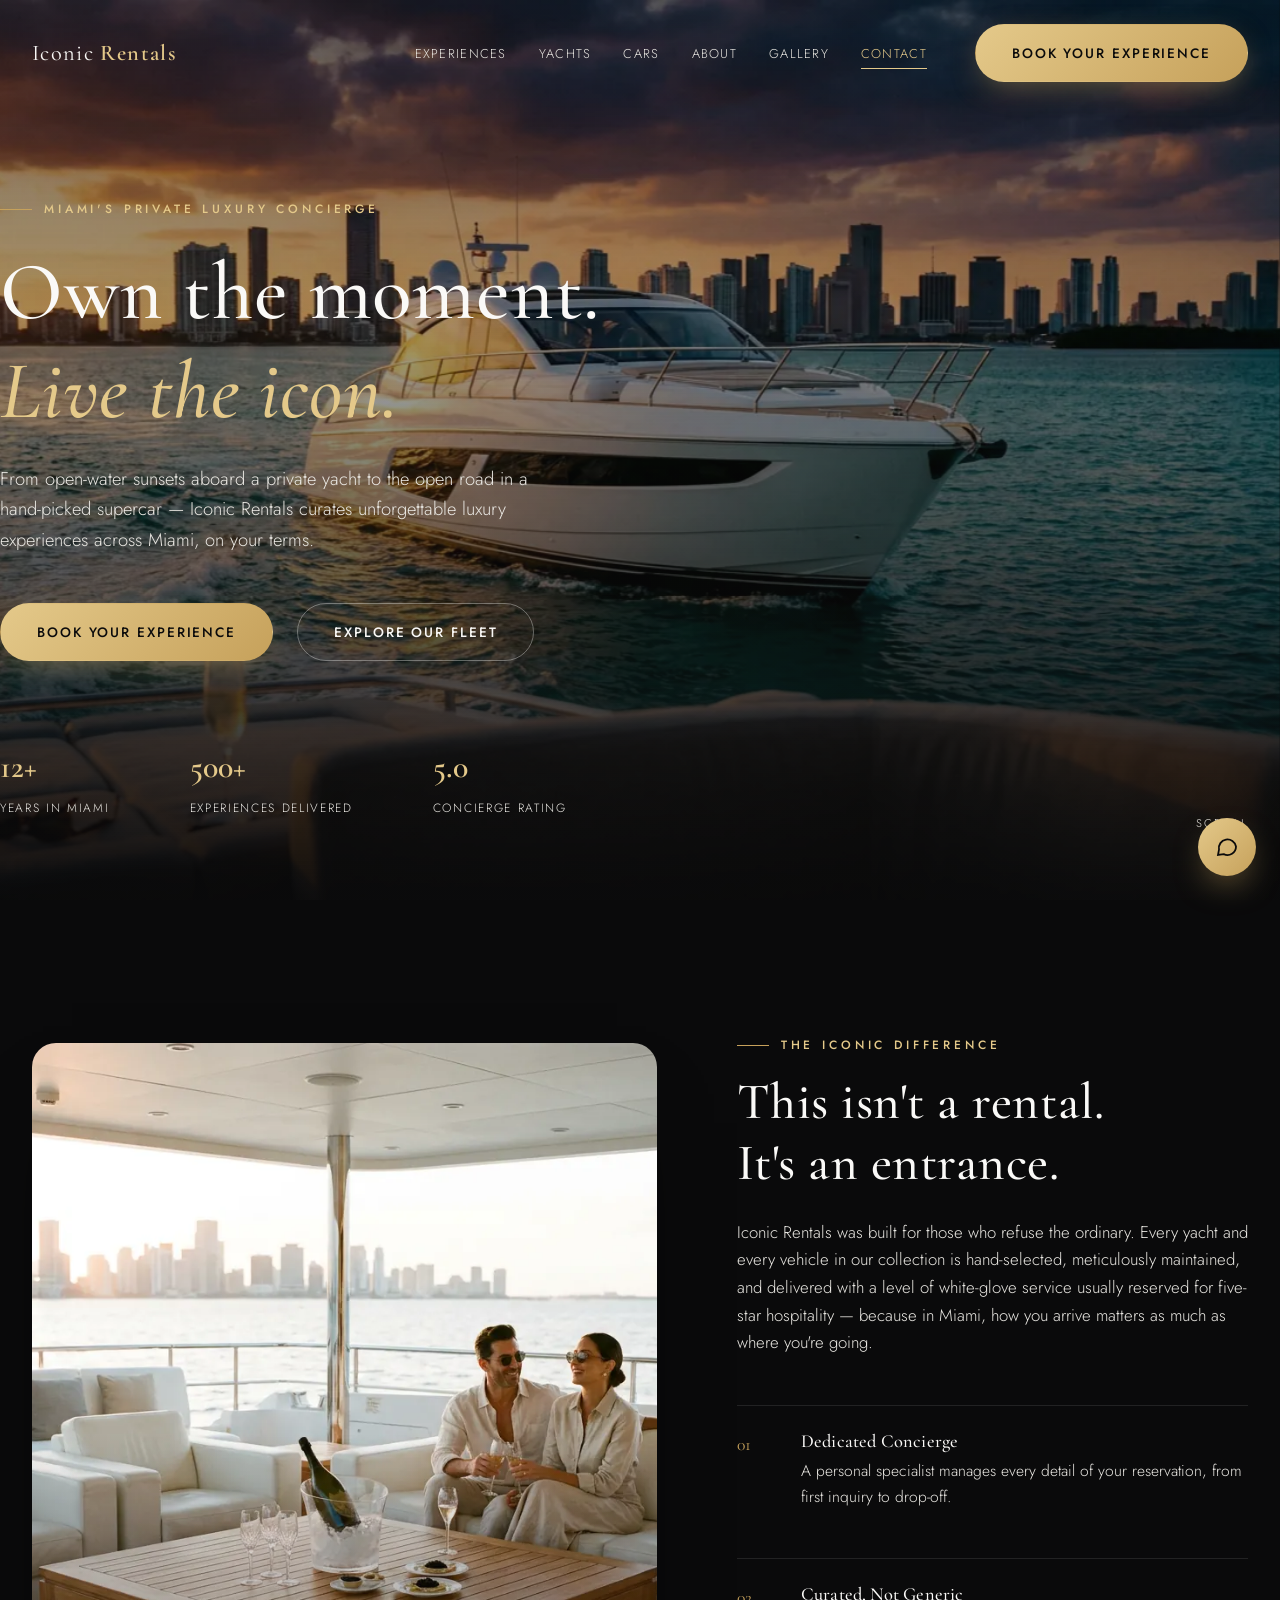
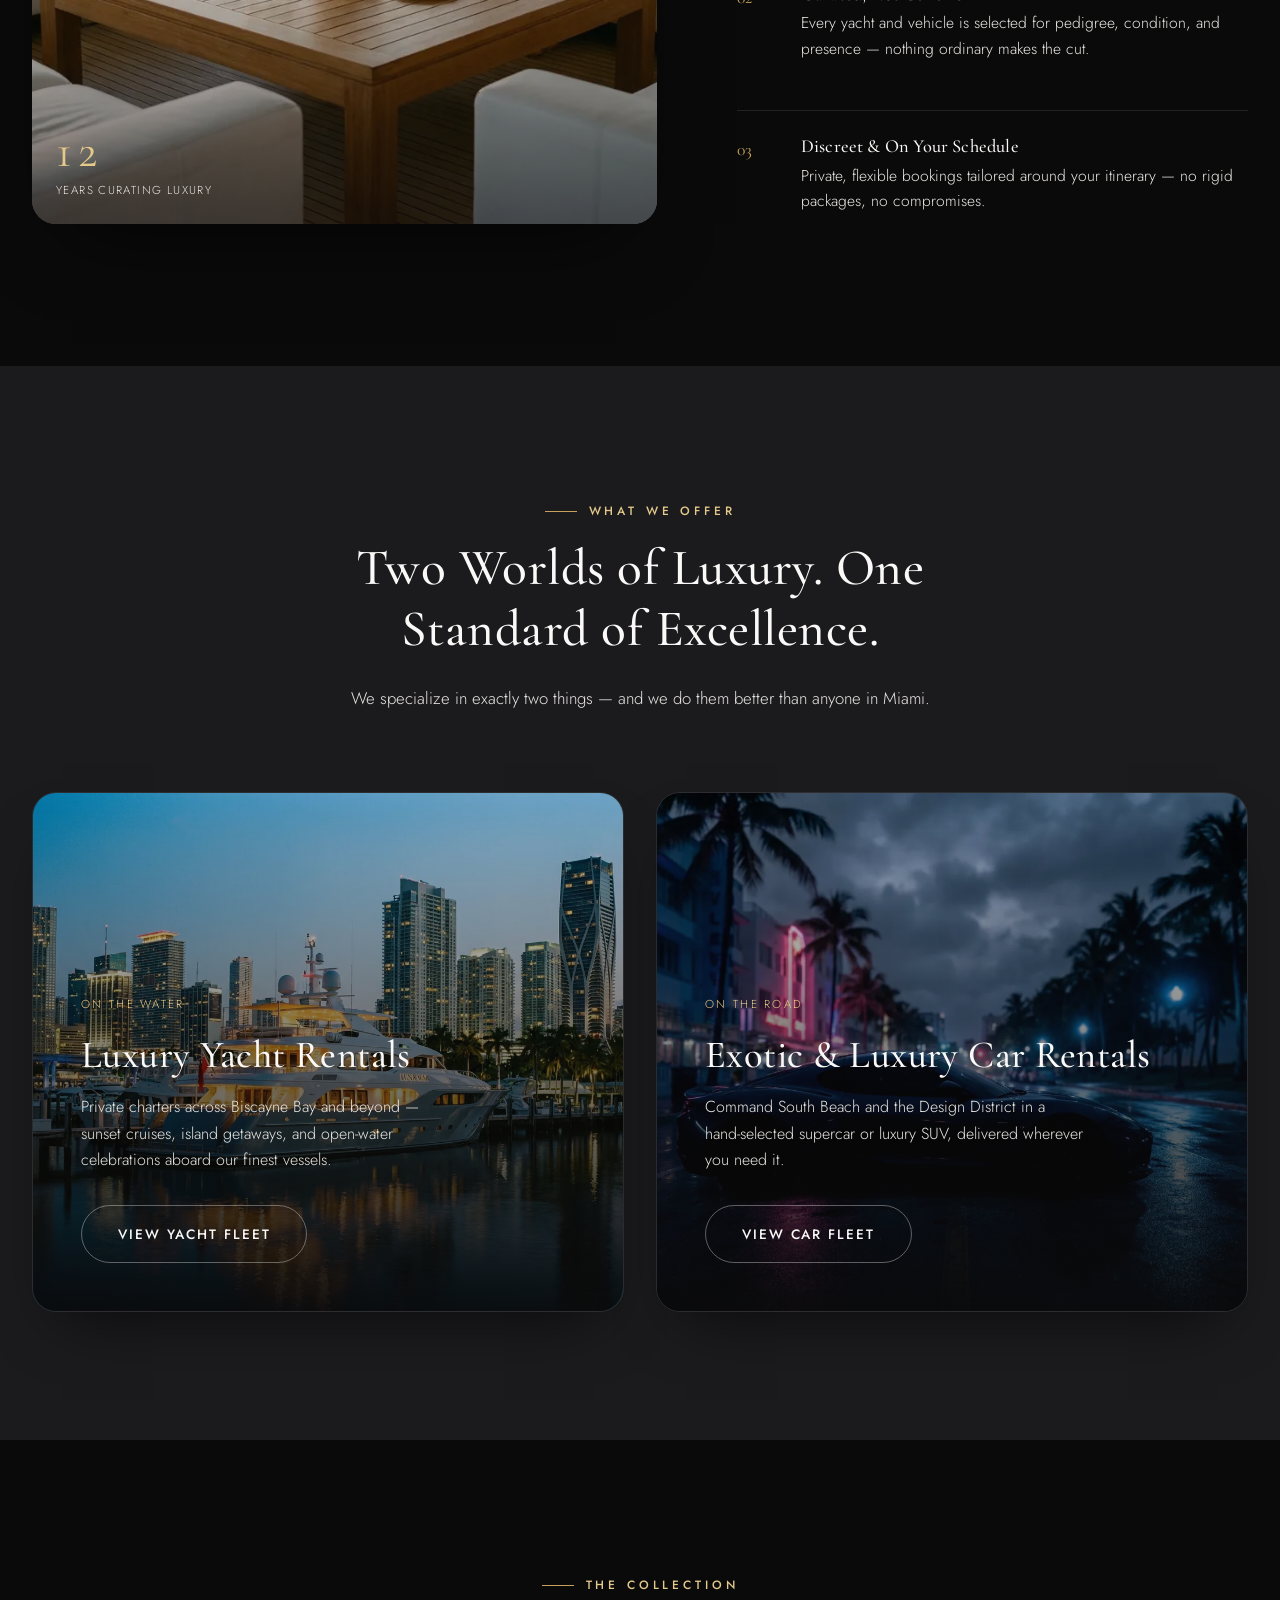
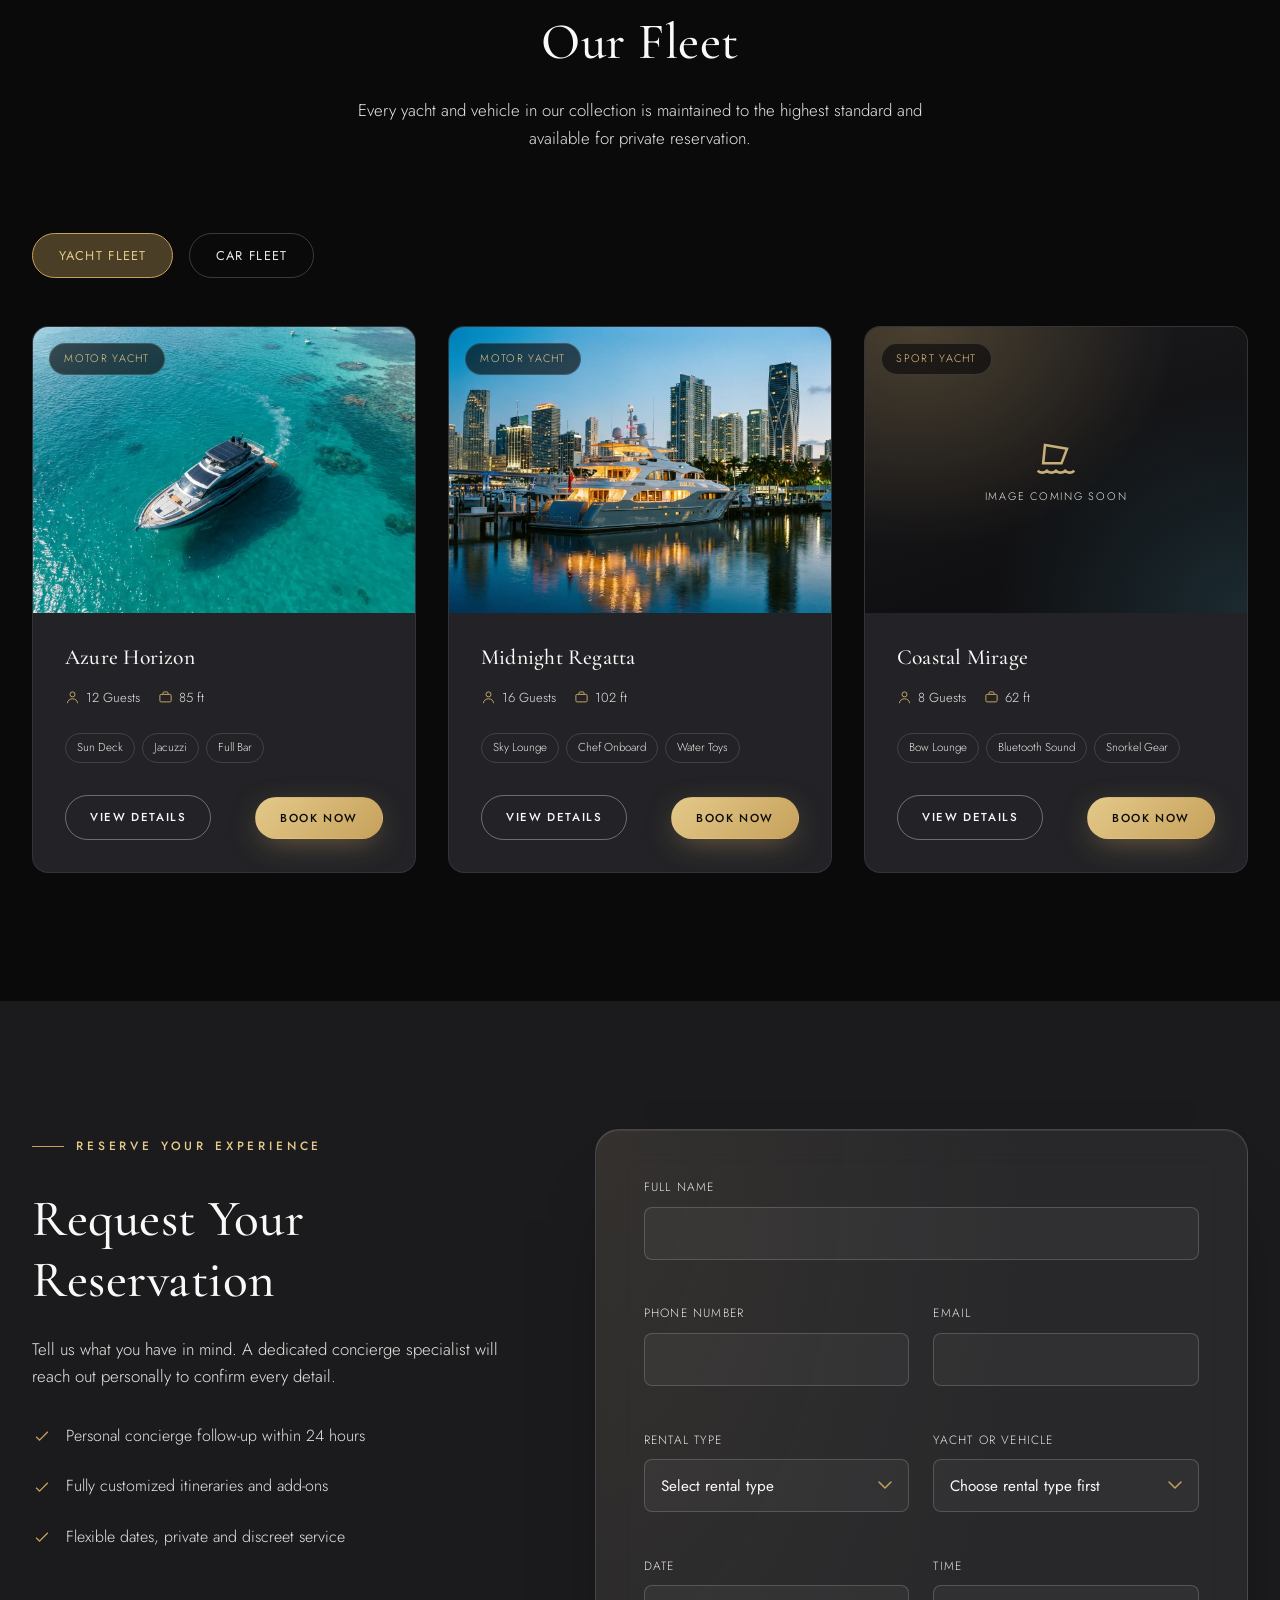
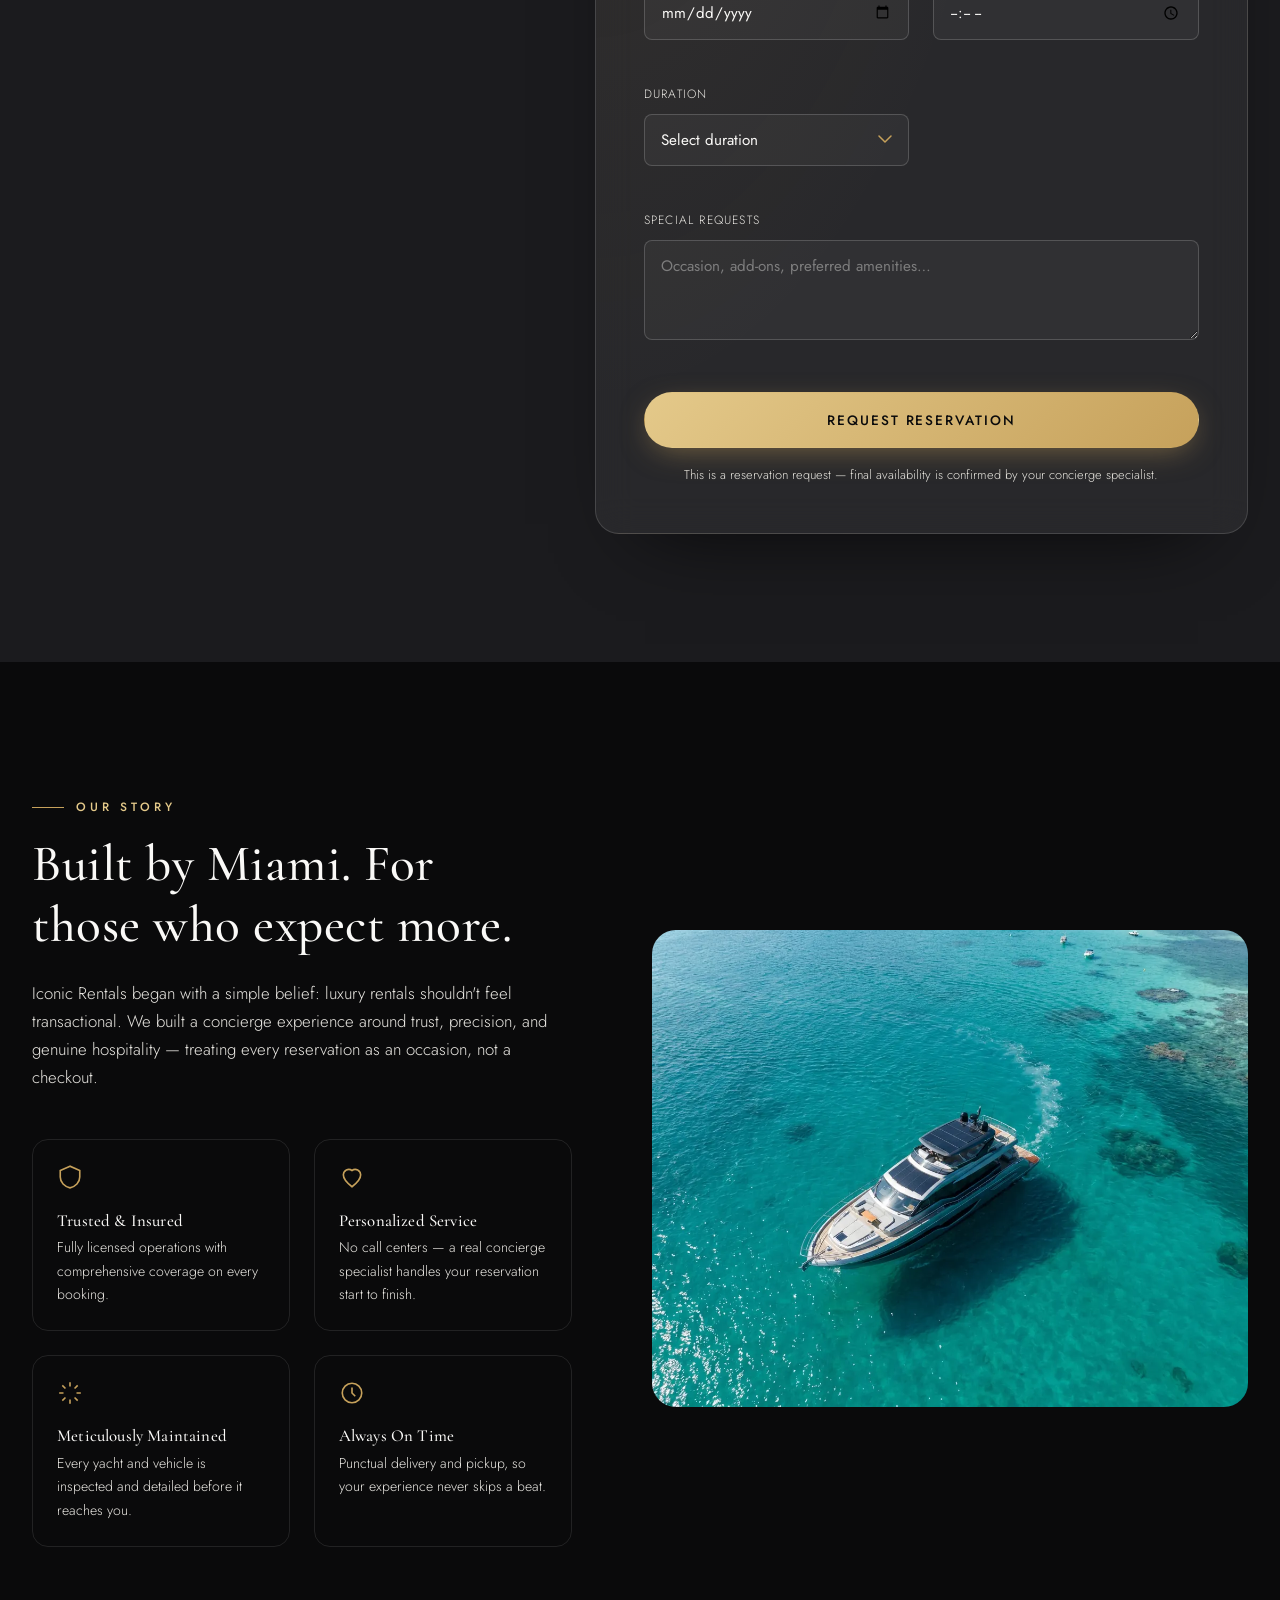
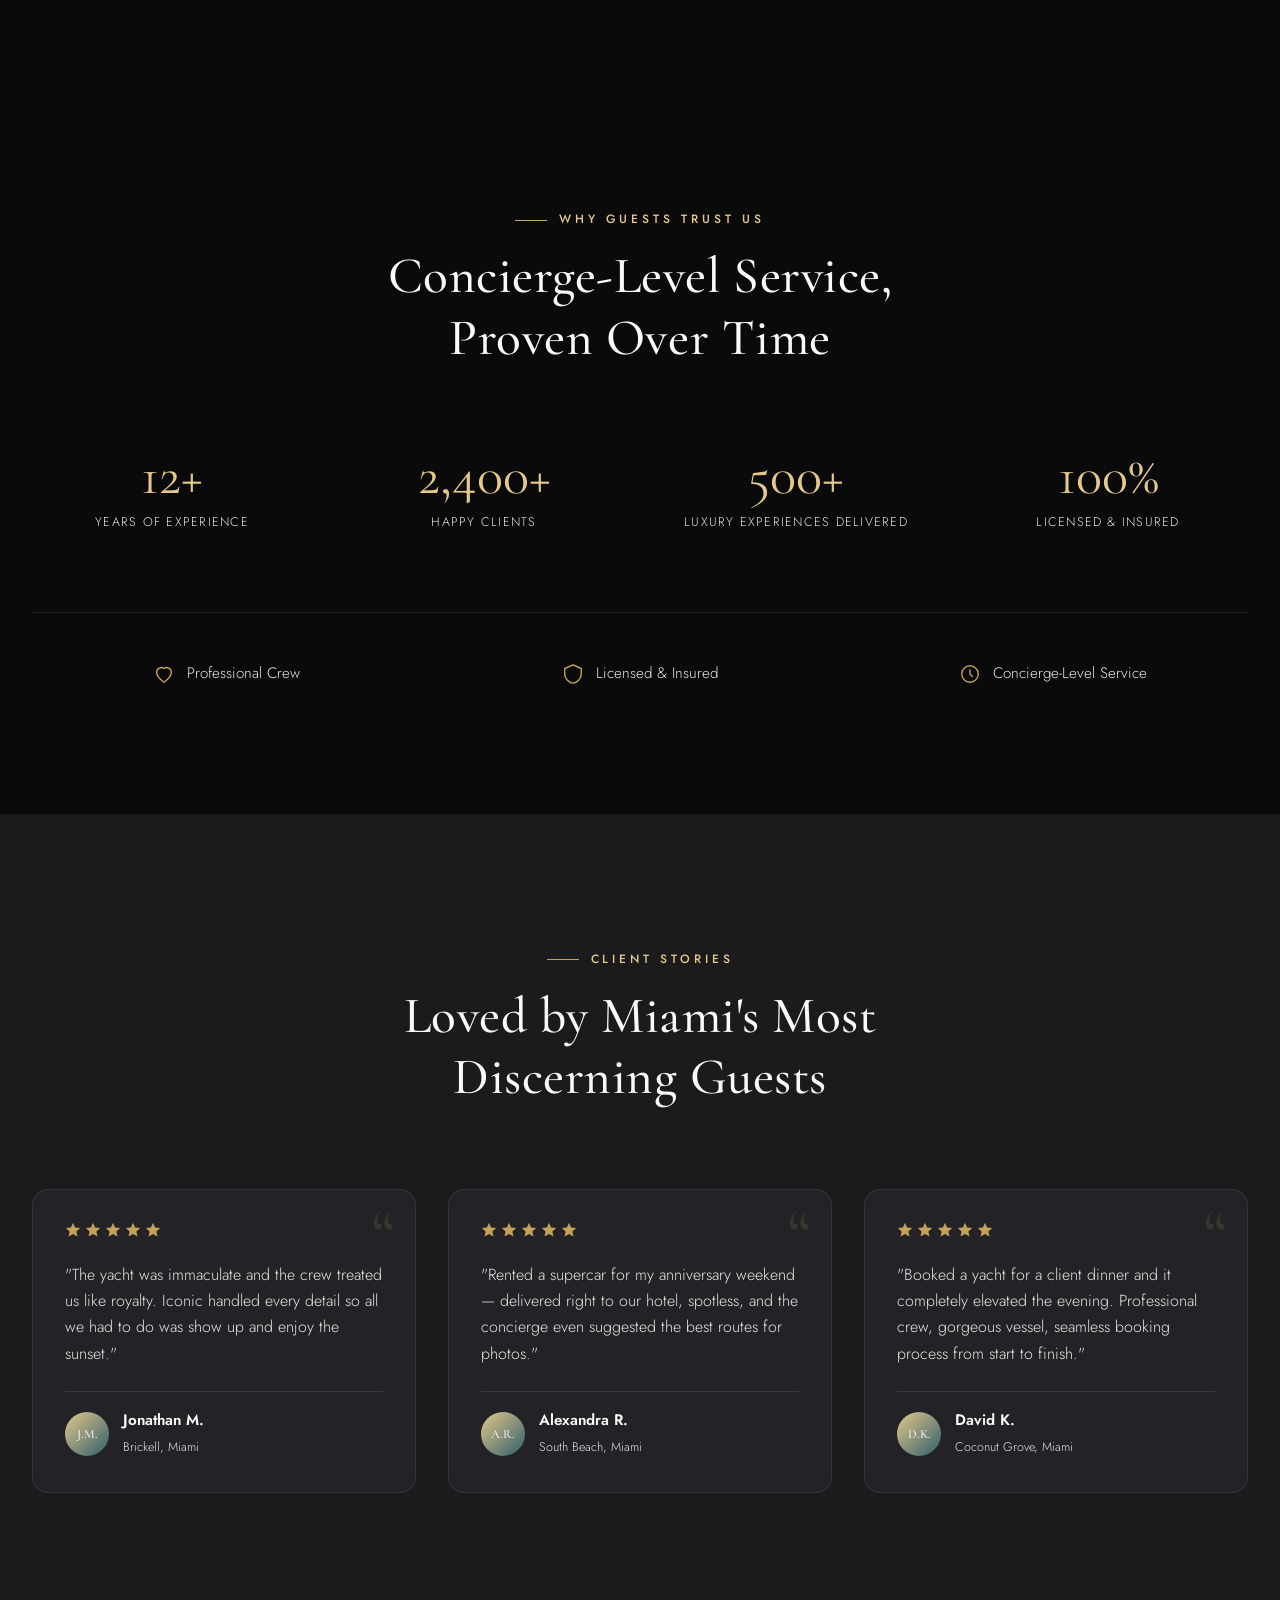
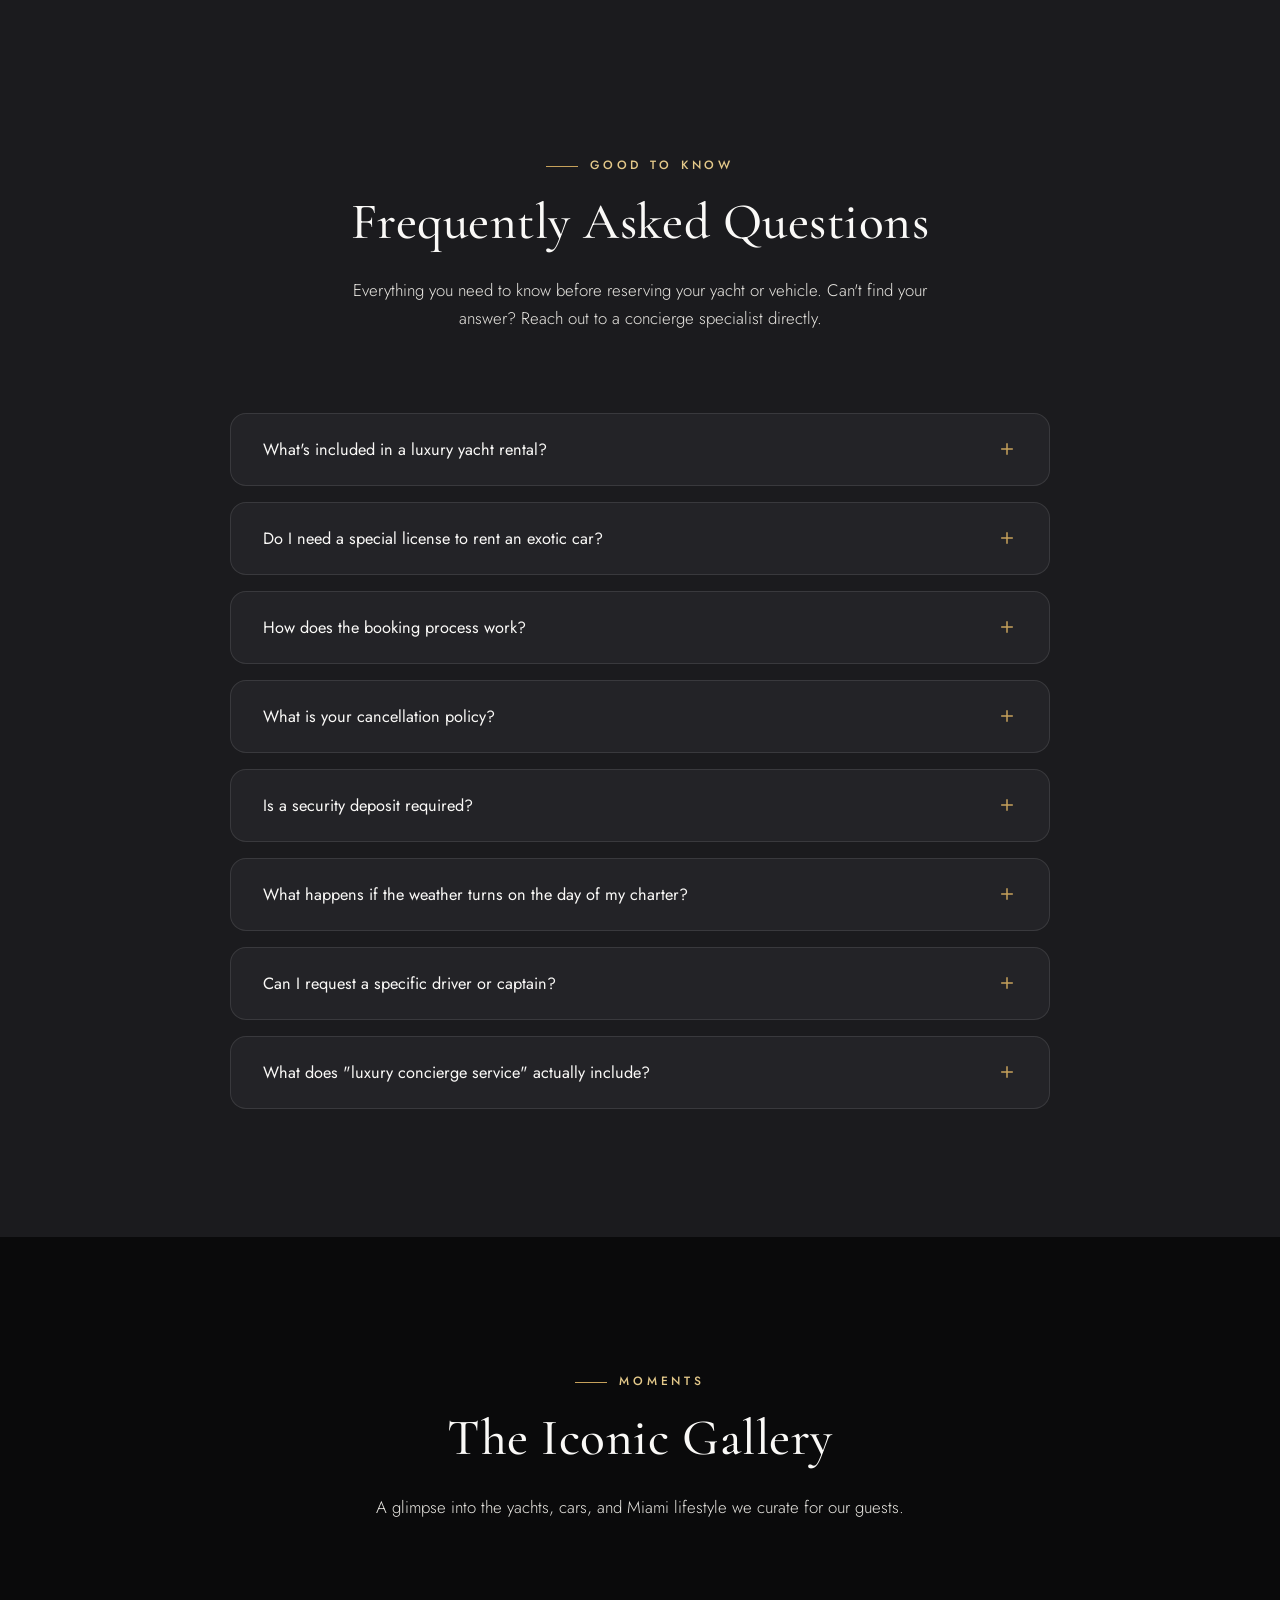
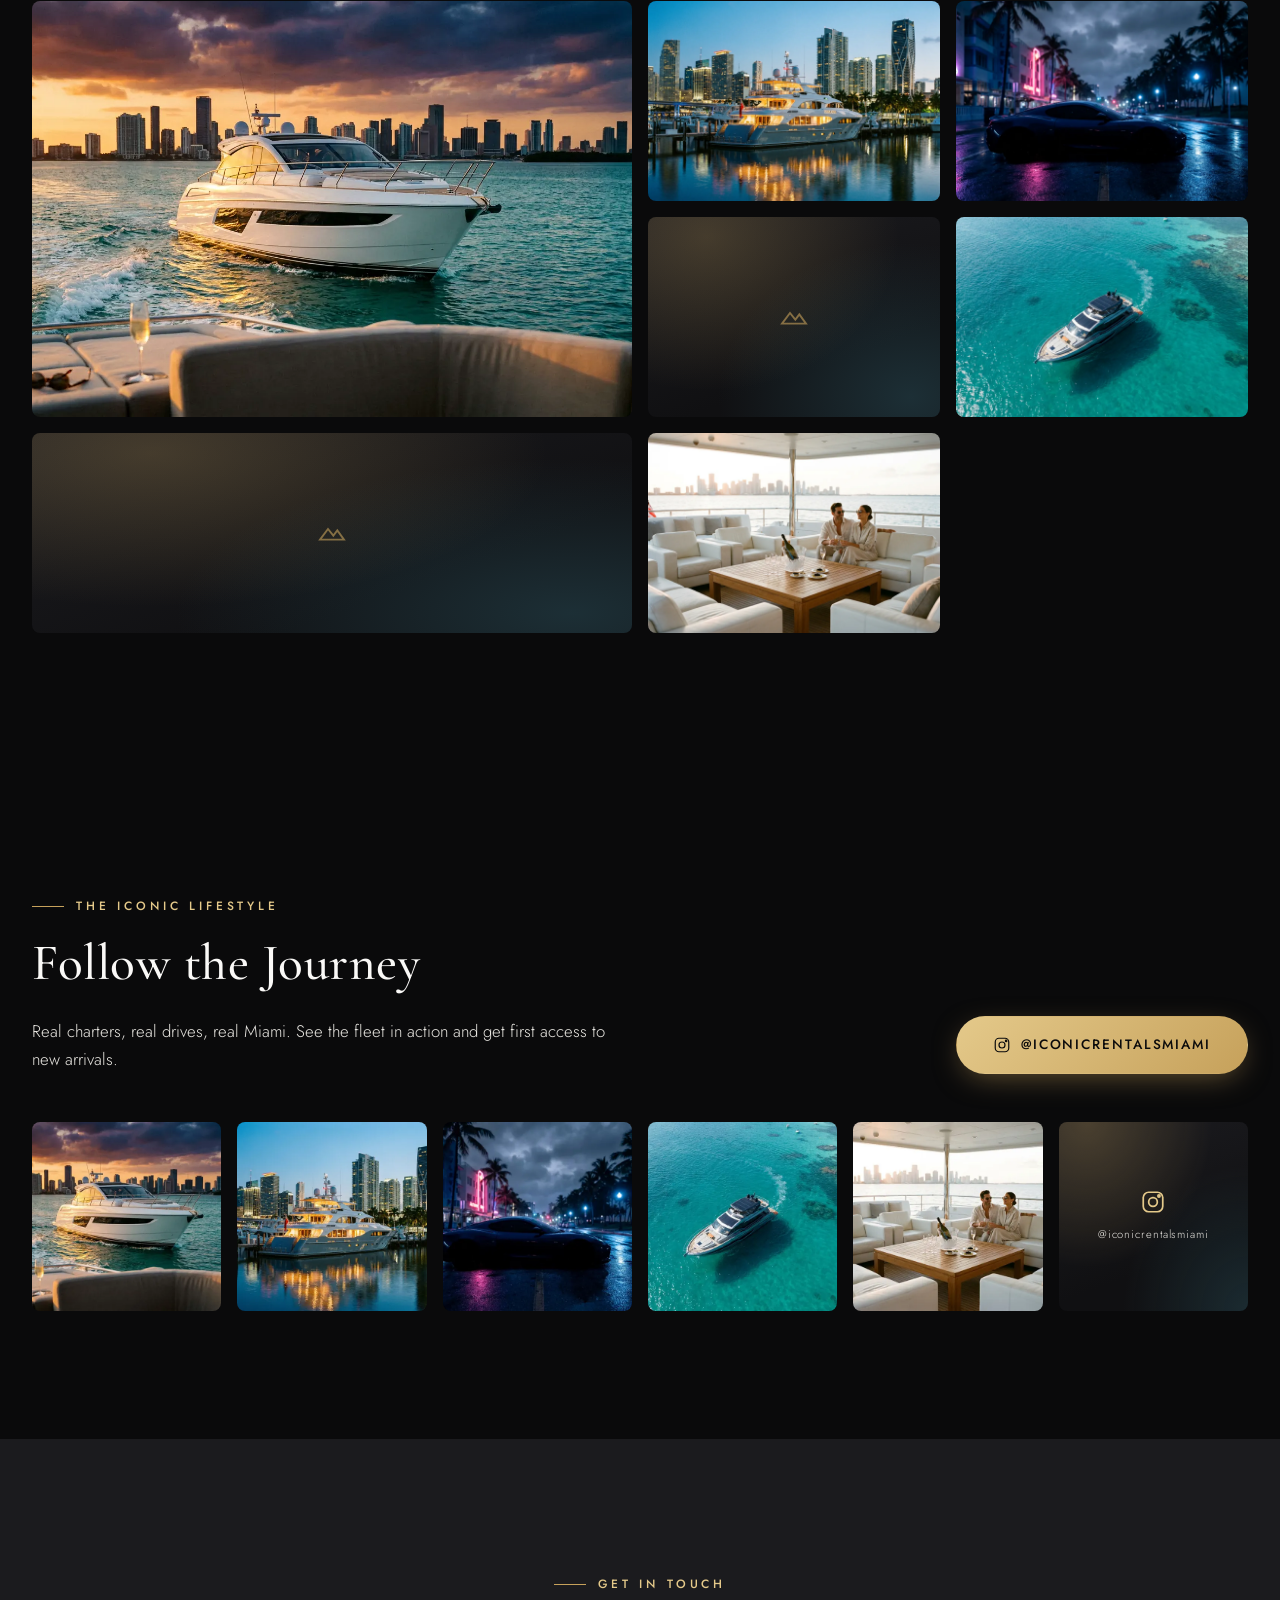
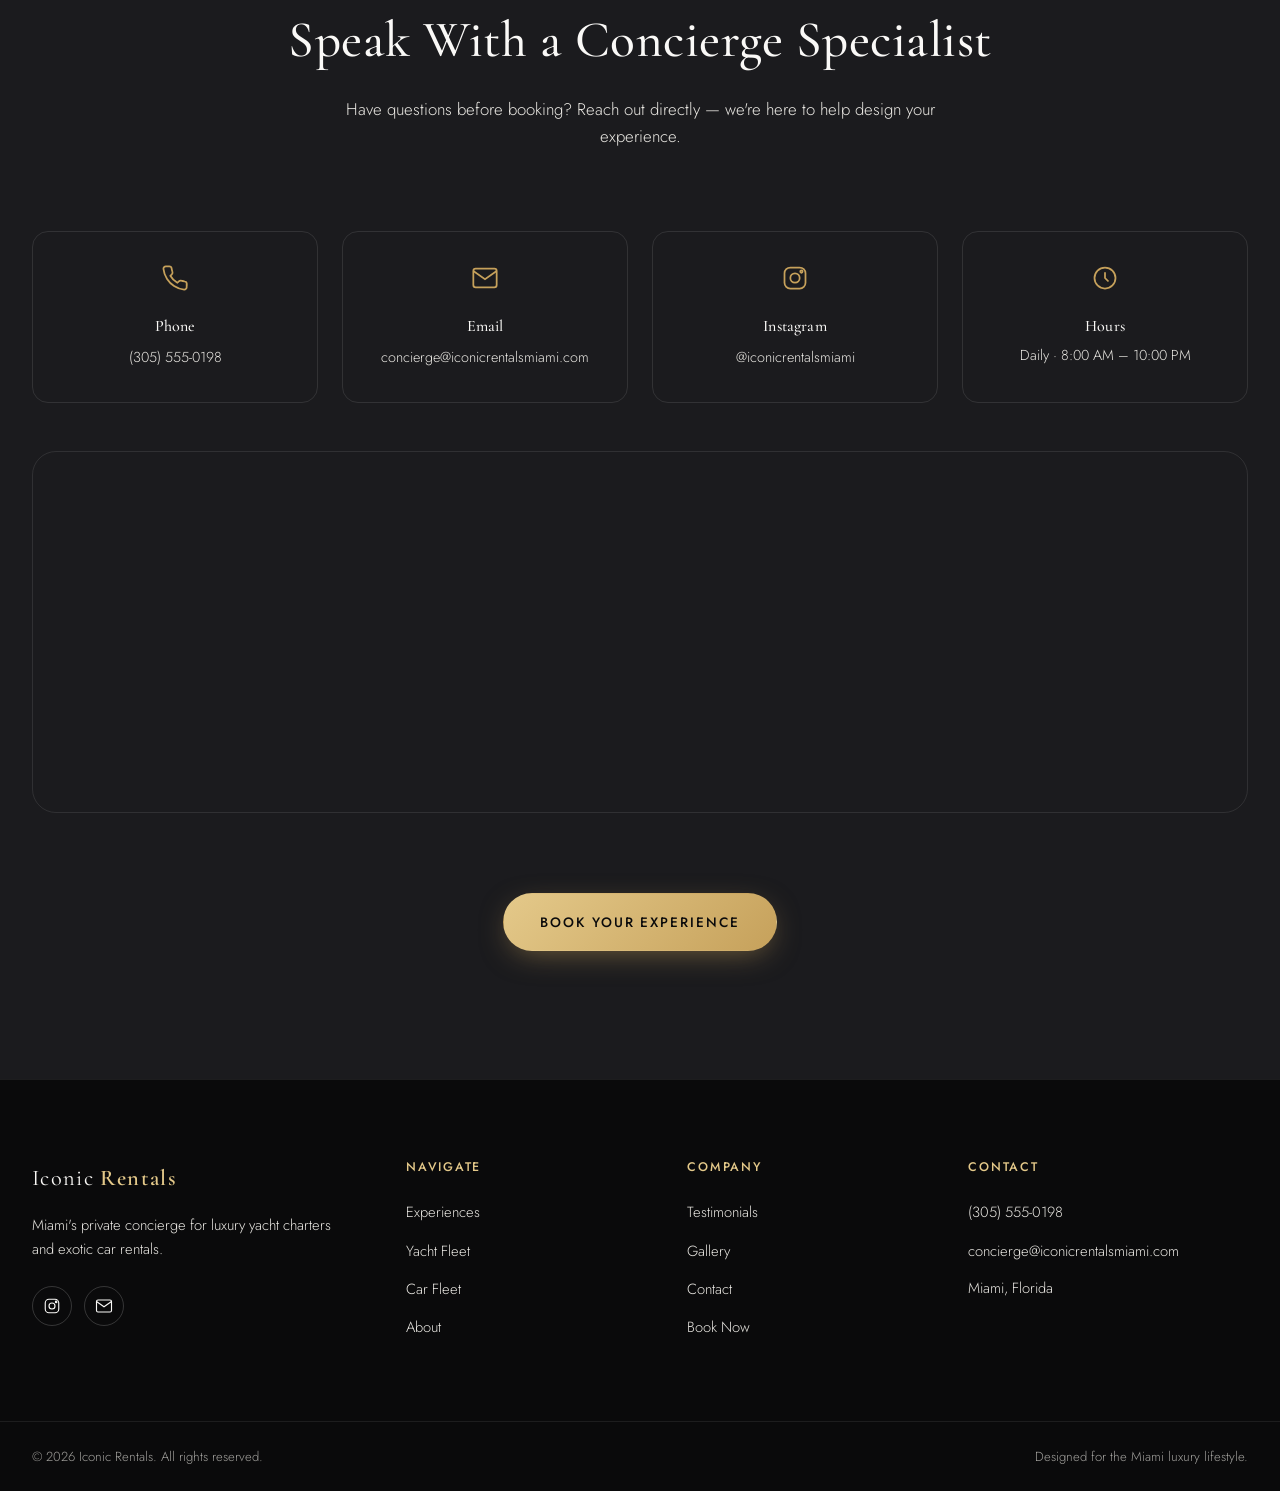
==== index.html @ 1aef34ea "Phase 4: client delivery prep — SEO structured data, analytics, CLIENT_SETUP.md Structured data (val" ====
<!doctype html>
<html lang="en-US">
<head>
<meta charset="utf-8" />
<meta name="viewport" content="width=device-width, initial-scale=1" />
<title>Iconic Rentals | Luxury Yacht &amp; Exotic Car Rentals in Miami</title>
<meta name="description" content="Iconic Rentals is Miami's private concierge for luxury yacht charters and exotic car rentals. Reserve your yacht or supercar experience today." />
<meta name="theme-color" content="#0a0a0b" />
<!-- ================================================================
     ANALYTICS PLACEHOLDERS — see CLIENT_SETUP.md "Analytics & Tracking"
     Both blocks below are commented out on purpose so no requests are
     sent anywhere until you add real IDs. To activate:
       1. Replace G-XXXXXXXXXX with your real GA4 Measurement ID
       2. Replace YOUR_PIXEL_ID with your real Meta Pixel ID
       3. Delete the comment markers surrounding the block you're enabling
     ================================================================ -->
<!--
<script async src="https://www.googletagmanager.com/gtag/js?id=G-XXXXXXXXXX"></script>
<script>
  window.dataLayer = window.dataLayer || [];
  function gtag(){dataLayer.push(arguments);}
  gtag('js', new Date());
  gtag('config', 'G-XXXXXXXXXX');
</script>
-->

<!--
<script>
  !function(f,b,e,v,n,t,s)
  {if(f.fbq)return;n=f.fbq=function(){n.callMethod?
  n.callMethod.apply(n,arguments):n.queue.push(arguments)};
  if(!f._fbq)f._fbq=n;n.push=n;n.loaded=!0;n.version='2.0';
  n.queue=[];t=b.createElement(e);t.async=!0;
  t.src=v;s=b.getElementsByTagName(e)[0];
  s.parentNode.insertBefore(t,s)}(window, document,'script',
  'https://connect.facebook.net/en_US/fbevents.js');
  fbq('init', 'YOUR_PIXEL_ID');
  fbq('track', 'PageView');
</script>
<noscript><img height="1" width="1" style="display:none" src="https://www.facebook.com/tr?id=YOUR_PIXEL_ID&ev=PageView&noscript=1" alt="" /></noscript>
-->

<link rel="canonical" href="https://www.iconicrentalsmiami.com/" />
<link rel="icon" href="data:image/svg+xml,%3Csvg xmlns='http://www.w3.org/2000/svg' viewBox='0 0 100 100'%3E%3Crect width='100' height='100' rx='20' fill='%230a0a0b'/%3E%3Ctext x='50' y='68' font-family='Georgia,serif' font-size='58' fill='%23c6a15b' text-anchor='middle'%3EI%3C/text%3E%3C/svg%3E" />

<meta property="og:type" content="website" />
<meta property="og:site_name" content="Iconic Rentals" />
<meta property="og:title" content="Iconic Rentals | Luxury Yacht & Exotic Car Rentals in Miami" />
<meta property="og:description" content="Private yacht charters and exotic car rentals for Miami's most unforgettable experiences." />
<meta property="og:image" content="images/hero-yacht-miami.jpg" />
<meta name="twitter:card" content="summary_large_image" />

<link rel="preload" as="font" type="font/woff2" href="fonts/cormorant-garamond-normal.woff2" crossorigin />
<link rel="preload" as="font" type="font/woff2" href="fonts/jost.woff2" crossorigin />
<link rel="stylesheet" href="css/fonts.min.css" />

<link rel="stylesheet" href="css/style.min.css" />

<!--
  Structured data note (see CLIENT_SETUP.md, "Structured Data" section):
  schema.org has no official "CarRental" or "BoatRental" type. The closest
  valid equivalents are used instead — AutoRental for the exotic car side,
  and a generic Service entry (serviceType: "Yacht & Boat Rental") for the
  yacht side, both linked back to the main LocalBusiness via "department".
  The reviews below are placeholder testimonials matching what's on this
  page today — replace them with real, verifiable customer reviews before
  launch. Google's structured data policy requires review markup to
  reflect genuine reviews that are actually visible on the page.
-->
<script type="application/ld+json">
{
  "@context": "https://schema.org",
  "@graph": [
    {
      "@type": "LocalBusiness",
      "@id": "https://www.iconicrentalsmiami.com/#business",
      "name": "Iconic Rentals",
      "description": "Miami's private concierge for luxury yacht charters and exotic car rentals.",
      "url": "https://www.iconicrentalsmiami.com/",
      "image": "https://www.iconicrentalsmiami.com/images/hero-yacht-miami.jpg",
      "telephone": "+1-305-555-0198",
      "email": "concierge@iconicrentalsmiami.com",
      "priceRange": "$$$$",
      "address": {
        "@type": "PostalAddress",
        "addressLocality": "Miami",
        "addressRegion": "FL",
        "addressCountry": "US"
      },
      "areaServed": "Miami, FL",
      "openingHoursSpecification": {
        "@type": "OpeningHoursSpecification",
        "dayOfWeek": ["Monday", "Tuesday", "Wednesday", "Thursday", "Friday", "Saturday", "Sunday"],
        "opens": "08:00",
        "closes": "22:00"
      },
      "sameAs": ["https://www.instagram.com/iconicrentalsmiami"],
      "department": [
        { "@id": "https://www.iconicrentalsmiami.com/#car-rental" },
        { "@id": "https://www.iconicrentalsmiami.com/#yacht-rental" }
      ],
      "aggregateRating": {
        "@type": "AggregateRating",
        "ratingValue": "5.0",
        "reviewCount": "3"
      },
      "review": [
        {
          "@type": "Review",
          "author": { "@type": "Person", "name": "Jonathan M." },
          "reviewRating": { "@type": "Rating", "ratingValue": "5", "bestRating": "5" },
          "reviewBody": "The yacht was immaculate and the crew treated us like royalty. Iconic handled every detail so all we had to do was show up and enjoy the sunset."
        },
        {
          "@type": "Review",
          "author": { "@type": "Person", "name": "Alexandra R." },
          "reviewRating": { "@type": "Rating", "ratingValue": "5", "bestRating": "5" },
          "reviewBody": "Rented a supercar for my anniversary weekend — delivered right to our hotel, spotless, and the concierge even suggested the best routes for photos."
        },
        {
          "@type": "Review",
          "author": { "@type": "Person", "name": "David K." },
          "reviewRating": { "@type": "Rating", "ratingValue": "5", "bestRating": "5" },
          "reviewBody": "Booked a yacht for a client dinner and it completely elevated the evening. Professional crew, gorgeous vessel, seamless booking process from start to finish."
        }
      ]
    },
    {
      "@type": "AutoRental",
      "@id": "https://www.iconicrentalsmiami.com/#car-rental",
      "name": "Iconic Rentals — Exotic & Luxury Car Rentals",
      "description": "Exotic and luxury car rentals in Miami, including Lamborghini, Ferrari, McLaren, Rolls-Royce, Bentley, Porsche, and Mercedes-Benz G-Wagon.",
      "url": "https://www.iconicrentalsmiami.com/index.html#car-fleet",
      "telephone": "+1-305-555-0198",
      "priceRange": "$$$$",
      "areaServed": "Miami, FL",
      "parentOrganization": { "@id": "https://www.iconicrentalsmiami.com/#business" }
    },
    {
      "@type": "Service",
      "@id": "https://www.iconicrentalsmiami.com/#yacht-rental",
      "name": "Iconic Rentals — Luxury Yacht Charters",
      "serviceType": "Yacht & Boat Rental",
      "description": "Private luxury yacht charters across Biscayne Bay and Miami, including sunset cruises, day charters, and multi-day bookings with a professional captain and crew.",
      "url": "https://www.iconicrentalsmiami.com/index.html#yacht-fleet",
      "provider": { "@id": "https://www.iconicrentalsmiami.com/#business" },
      "areaServed": "Miami, FL"
    }
  ]
}
</script>
</head>
<body>
<a class="skip-link" href="#main">Skip to main content</a>

<header class="site-header">
  <div class="container">
    <a href="#top" class="brand">Iconic <strong>Rentals</strong></a>

    <nav class="main-nav" id="primary-nav" aria-label="Primary">
      <ul class="nav-links">
        <li><a href="#services">Experiences</a></li>
        <li><a href="#yacht-fleet">Yachts</a></li>
        <li><a href="#car-fleet">Cars</a></li>
        <li><a href="#about">About</a></li>
        <li><a href="#gallery">Gallery</a></li>
        <li><a href="#contact">Contact</a></li>
      </ul>
      <a href="#booking" class="btn btn-primary nav-cta" data-quick-book>Book Your Experience</a>
    </nav>

    <button class="nav-toggle" aria-expanded="false" aria-controls="primary-nav" aria-label="Toggle navigation menu">
      <span></span>
    </button>
  </div>
</header>

<main id="main">

  <!-- ============ HERO ============ -->
  <section class="hero" id="top">
    <div class="hero-media">
      <picture><source srcset="images/hero-yacht-miami.webp" type="image/webp" /><img src="images/hero-yacht-miami.jpg" alt="Luxury motor yacht cruising Biscayne Bay at golden hour with the Miami skyline behind it" fetchpriority="high" /></picture>
    </div>
    <div class="hero-content container">
      <span class="eyebrow">Miami's Private Luxury Concierge</span>
      <h1 class="hero-title">Own the moment. <em>Live the icon.</em></h1>
      <p class="hero-text">From open-water sunsets aboard a private yacht to the open road in a hand-picked supercar — Iconic Rentals curates unforgettable luxury experiences across Miami, on your terms.</p>
      <div class="hero-ctas">
        <a href="#booking" class="btn btn-primary" data-quick-book>Book Your Experience</a>
        <a href="#services" class="btn btn-ghost">Explore Our Fleet</a>
      </div>
      <div class="hero-stats">
        <div class="hero-stat">
          <strong>12+</strong>
          <span>Years in Miami</span>
        </div>
        <div class="hero-stat">
          <strong>500+</strong>
          <span>Experiences Delivered</span>
        </div>
        <div class="hero-stat">
          <strong>5.0</strong>
          <span>Concierge Rating</span>
        </div>
      </div>
    </div>
    <div class="scroll-cue">Scroll</div>
  </section>

  <!-- ============ LUXURY EXPERIENCE / INTRO ============ -->
  <section class="section" id="experience" aria-labelledby="experience-heading">
    <div class="container experience">
      <div class="experience-media reveal">
        <picture><source srcset="images/about-yacht-deck.webp" type="image/webp" /><img src="images/about-yacht-deck.jpg" alt="Elegant yacht deck lounge at sunset with champagne service" loading="lazy" /></picture>
        <div class="experience-badge">
          <div>
            <span class="years">12</span>
            <span>Years Curating Luxury</span>
          </div>
        </div>
      </div>

      <div>
        <span class="eyebrow reveal">The Iconic Difference</span>
        <h2 class="section-title reveal" id="experience-heading">This isn't a rental. It's an entrance.</h2>
        <p class="section-sub reveal">Iconic Rentals was built for those who refuse the ordinary. Every yacht and every vehicle in our collection is hand-selected, meticulously maintained, and delivered with a level of white-glove service usually reserved for five-star hospitality — because in Miami, how you arrive matters as much as where you're going.</p>

        <div class="experience-list reveal-stagger">
          <div class="experience-item">
            <span class="num">01</span>
            <div>
              <h3>Dedicated Concierge</h3>
              <p>A personal specialist manages every detail of your reservation, from first inquiry to drop-off.</p>
            </div>
          </div>
          <div class="experience-item">
            <span class="num">02</span>
            <div>
              <h3>Curated, Not Generic</h3>
              <p>Every yacht and vehicle is selected for pedigree, condition, and presence — nothing ordinary makes the cut.</p>
            </div>
          </div>
          <div class="experience-item">
            <span class="num">03</span>
            <div>
              <h3>Discreet &amp; On Your Schedule</h3>
              <p>Private, flexible bookings tailored around your itinerary — no rigid packages, no compromises.</p>
            </div>
          </div>
        </div>
      </div>
    </div>
  </section>

  <!-- ============ SERVICES ============ -->
  <section class="section section--charcoal" id="services" aria-labelledby="services-heading">
    <div class="container">
      <div class="section-head center reveal">
        <span class="eyebrow">What We Offer</span>
        <h2 class="section-title" id="services-heading">Two Worlds of Luxury. One Standard of Excellence.</h2>
        <p class="section-sub">We specialize in exactly two things — and we do them better than anyone in Miami.</p>
      </div>

      <div class="services-grid reveal-stagger">
        <article class="service-card">
          <div class="service-card-media">
            <picture><source srcset="images/yacht-marina-dusk.webp" type="image/webp" /><img src="images/yacht-marina-dusk.jpg" alt="Luxury yacht docked at a Miami marina at dusk" loading="lazy" /></picture>
          </div>
          <div class="service-card-body">
            <span class="service-card-tag">On the Water</span>
            <h3>Luxury Yacht Rentals</h3>
            <p>Private charters across Biscayne Bay and beyond — sunset cruises, island getaways, and open-water celebrations aboard our finest vessels.</p>
            <a href="#yacht-fleet" class="btn btn-ghost">View Yacht Fleet</a>
          </div>
        </article>

        <article class="service-card">
          <div class="service-card-media">
            <picture><source srcset="images/car-mood-night.webp" type="image/webp" /><img src="images/car-mood-night.jpg" alt="Exotic sports car on a Miami street at night with neon reflections" loading="lazy" /></picture>
          </div>
          <div class="service-card-body">
            <span class="service-card-tag">On the Road</span>
            <h3>Exotic &amp; Luxury Car Rentals</h3>
            <p>Command South Beach and the Design District in a hand-selected supercar or luxury SUV, delivered wherever you need it.</p>
            <a href="#car-fleet" class="btn btn-ghost">View Car Fleet</a>
          </div>
        </article>
      </div>
    </div>
  </section>

  <!-- ============ FLEET ============ -->
  <section class="section" id="fleet" aria-labelledby="fleet-heading">
    <div class="container">
      <div class="section-head center reveal">
        <span class="eyebrow">The Collection</span>
        <h2 class="section-title" id="fleet-heading">Our Fleet</h2>
        <p class="section-sub">Every yacht and vehicle in our collection is maintained to the highest standard and available for private reservation.</p>
      </div>

      <div class="fleet-tabs reveal" role="tablist" aria-label="Fleet category">
        <button class="fleet-tab is-active" id="yacht-fleet" data-target="panel-yachts" role="tab" aria-selected="true" aria-controls="panel-yachts">Yacht Fleet</button>
        <button class="fleet-tab" id="car-fleet" data-target="panel-cars" role="tab" aria-selected="false" aria-controls="panel-cars">Car Fleet</button>
      </div>

      <!-- Yacht Fleet Panel -->
      <div class="fleet-panel is-active" id="panel-yachts" role="tabpanel" aria-labelledby="yacht-fleet">
        <div class="fleet-grid reveal-stagger" id="yachtFleetGrid"></div>
      </div>

      <!-- Car Fleet Panel -->
      <div class="fleet-panel" id="panel-cars" role="tabpanel" aria-labelledby="car-fleet">
        <div class="fleet-grid reveal-stagger" id="carFleetGrid"></div>
      </div>

    </div>
  </section>

  <!-- ============ BOOKING ============ -->
  <section class="section section--charcoal booking" id="booking" aria-labelledby="booking-heading">
    <div class="container booking-wrap">
      <div class="booking-info reveal">
        <span class="eyebrow">Reserve Your Experience</span>
        <h2 class="section-title" id="booking-heading">Request Your Reservation</h2>
        <p class="section-sub">Tell us what you have in mind. A dedicated concierge specialist will reach out personally to confirm every detail.</p>

        <ul>
          <li>
            <svg aria-hidden="true" focusable="false" viewBox="0 0 24 24" fill="none" stroke="currentColor" stroke-width="1.6"><path d="m5 13 4 4L19 7"/></svg>
            <span>Personal concierge follow-up within 24 hours</span>
          </li>
          <li>
            <svg aria-hidden="true" focusable="false" viewBox="0 0 24 24" fill="none" stroke="currentColor" stroke-width="1.6"><path d="m5 13 4 4L19 7"/></svg>
            <span>Fully customized itineraries and add-ons</span>
          </li>
          <li>
            <svg aria-hidden="true" focusable="false" viewBox="0 0 24 24" fill="none" stroke="currentColor" stroke-width="1.6"><path d="m5 13 4 4L19 7"/></svg>
            <span>Flexible dates, private and discreet service</span>
          </li>
        </ul>
      </div>

      <div class="booking-form reveal">
        <form id="bookingForm" novalidate>
          <div class="form-grid">
            <div class="form-field full">
              <label for="fullName">Full Name</label>
              <input type="text" id="fullName" name="fullName" autocomplete="name" required />
              <span class="form-error" role="alert" aria-live="polite"></span>
            </div>

            <div class="form-field">
              <label for="phone">Phone Number</label>
              <input type="tel" id="phone" name="phone" autocomplete="tel" required />
              <span class="form-error" role="alert" aria-live="polite"></span>
            </div>

            <div class="form-field">
              <label for="email">Email</label>
              <input type="email" id="email" name="email" autocomplete="email" required />
              <span class="form-error" role="alert" aria-live="polite"></span>
            </div>

            <div class="form-field">
              <label for="rentalType">Rental Type</label>
              <select id="rentalType" name="rentalType" required>
                <option value="" disabled selected>Select rental type</option>
                <option value="Yacht Rental">Yacht Rental</option>
                <option value="Car Rental">Car Rental</option>
              </select>
              <span class="form-error" role="alert" aria-live="polite"></span>
            </div>

            <div class="form-field">
              <label for="selection">Yacht or Vehicle</label>
              <select id="selection" name="selection" required>
                <option value="" disabled selected>Choose rental type first</option>
              </select>
              <span class="form-error" role="alert" aria-live="polite"></span>
            </div>

            <div class="form-field">
              <label for="date">Date</label>
              <input type="date" id="date" name="date" required />
              <span class="form-error" role="alert" aria-live="polite"></span>
            </div>

            <div class="form-field">
              <label for="time">Time</label>
              <input type="time" id="time" name="time" required />
              <span class="form-error" role="alert" aria-live="polite"></span>
            </div>

            <div class="form-field">
              <label for="duration">Duration</label>
              <select id="duration" name="duration" required>
                <option value="" disabled selected>Select duration</option>
                <option>2 Hours</option>
                <option>4 Hours</option>
                <option>Full Day</option>
                <option>Multi-Day</option>
              </select>
              <span class="form-error" role="alert" aria-live="polite"></span>
            </div>

            <div class="form-field form-field--guests">
              <label for="guests">Number of Guests</label>
              <input type="number" id="guests" name="guests" min="1" max="40" />
              <span class="form-error" role="alert" aria-live="polite"></span>
            </div>

            <div class="form-field full">
              <label for="requests">Special Requests</label>
              <textarea id="requests" name="requests" placeholder="Occasion, add-ons, preferred amenities…"></textarea>
              <span class="form-error" role="alert" aria-live="polite"></span>
            </div>
          </div>

          <button type="submit" class="btn btn-primary btn-block">Request Reservation</button>
          <p class="form-note">This is a reservation request — final availability is confirmed by your concierge specialist.</p>
        </form>

        <div class="form-success" id="bookingSuccess" tabindex="-1" role="status" aria-live="polite">
          <div class="check">
            <svg aria-hidden="true" focusable="false" viewBox="0 0 24 24" fill="none" stroke="currentColor" stroke-width="2"><path d="m5 13 4 4L19 7"/></svg>
          </div>
          <h3>Request Received</h3>
          <p>Thank you for your request. One of our concierge specialists will contact you shortly.</p>
        </div>
      </div>
    </div>
  </section>

  <!-- ============ ABOUT ============ -->
  <section class="section" id="about" aria-labelledby="about-heading">
    <div class="container about">
      <div>
        <span class="eyebrow reveal">Our Story</span>
        <h2 class="section-title reveal" id="about-heading">Built by Miami. For those who expect more.</h2>
        <p class="section-sub reveal">Iconic Rentals began with a simple belief: luxury rentals shouldn't feel transactional. We built a concierge experience around trust, precision, and genuine hospitality — treating every reservation as an occasion, not a checkout.</p>

        <div class="about-pillars reveal-stagger">
          <div class="pillar">
            <svg aria-hidden="true" focusable="false" viewBox="0 0 24 24" fill="none" stroke="currentColor" stroke-width="1.5"><path d="M12 2 3 6v6c0 5 4 9 9 10 5-1 9-5 9-10V6l-9-4Z"/></svg>
            <h3>Trusted &amp; Insured</h3>
            <p>Fully licensed operations with comprehensive coverage on every booking.</p>
          </div>
          <div class="pillar">
            <svg aria-hidden="true" focusable="false" viewBox="0 0 24 24" fill="none" stroke="currentColor" stroke-width="1.5"><path d="M12 21c-4-3-8-6.5-8-11a5 5 0 0 1 8-4 5 5 0 0 1 8 4c0 4.5-4 8-8 11Z"/></svg>
            <h3>Personalized Service</h3>
            <p>No call centers — a real concierge specialist handles your reservation start to finish.</p>
          </div>
          <div class="pillar">
            <svg aria-hidden="true" focusable="false" viewBox="0 0 24 24" fill="none" stroke="currentColor" stroke-width="1.5"><path d="M12 2v4M12 18v4M4.9 4.9l2.9 2.9M16.2 16.2l2.9 2.9M2 12h4M18 12h4M4.9 19.1l2.9-2.9M16.2 7.8l2.9-2.9"/></svg>
            <h3>Meticulously Maintained</h3>
            <p>Every yacht and vehicle is inspected and detailed before it reaches you.</p>
          </div>
          <div class="pillar">
            <svg aria-hidden="true" focusable="false" viewBox="0 0 24 24" fill="none" stroke="currentColor" stroke-width="1.5"><circle cx="12" cy="12" r="9"/><path d="M12 7v5l3 3"/></svg>
            <h3>Always On Time</h3>
            <p>Punctual delivery and pickup, so your experience never skips a beat.</p>
          </div>
        </div>
      </div>

      <div class="about-media reveal">
        <picture><source srcset="images/yacht-aerial.webp" type="image/webp" /><img src="images/yacht-aerial.jpg" alt="Aerial view of a luxury yacht cruising clear turquoise water" loading="lazy" /></picture>
      </div>
    </div>
  </section>

  <!-- ============ TRUST & SOCIAL PROOF ============ -->
  <section class="section" id="trust" aria-labelledby="trust-heading">
    <div class="container">
      <div class="section-head center reveal">
        <span class="eyebrow">Why Guests Trust Us</span>
        <h2 class="section-title" id="trust-heading">Concierge-Level Service, Proven Over Time</h2>
      </div>

      <div class="trust-grid reveal-stagger">
        <div class="trust-stat">
          <span class="trust-number" data-counter data-count-to="12" data-suffix="+">0</span>
          <span class="trust-label">Years of Experience</span>
        </div>
        <div class="trust-stat">
          <span class="trust-number" data-counter data-count-to="2400" data-suffix="+">0</span>
          <span class="trust-label">Happy Clients</span>
        </div>
        <div class="trust-stat">
          <span class="trust-number" data-counter data-count-to="500" data-suffix="+">0</span>
          <span class="trust-label">Luxury Experiences Delivered</span>
        </div>
        <div class="trust-stat">
          <span class="trust-number" data-counter data-count-to="100" data-suffix="%">0</span>
          <span class="trust-label">Licensed &amp; Insured</span>
        </div>
      </div>

      <div class="trust-pillars reveal-stagger">
        <div class="trust-pillar">
          <svg aria-hidden="true" focusable="false" viewBox="0 0 24 24" fill="none" stroke="currentColor" stroke-width="1.5"><path d="M12 21c-4-3-8-6.5-8-11a5 5 0 0 1 8-4 5 5 0 0 1 8 4c0 4.5-4 8-8 11Z"/></svg>
          <span>Professional Crew</span>
        </div>
        <div class="trust-pillar">
          <svg aria-hidden="true" focusable="false" viewBox="0 0 24 24" fill="none" stroke="currentColor" stroke-width="1.5"><path d="M12 2 3 6v6c0 5 4 9 9 10 5-1 9-5 9-10V6l-9-4Z"/></svg>
          <span>Licensed &amp; Insured</span>
        </div>
        <div class="trust-pillar">
          <svg aria-hidden="true" focusable="false" viewBox="0 0 24 24" fill="none" stroke="currentColor" stroke-width="1.5"><circle cx="12" cy="12" r="9"/><path d="M12 7v5l3 3"/></svg>
          <span>Concierge-Level Service</span>
        </div>
      </div>
    </div>
  </section>

  <!-- ============ TESTIMONIALS ============ -->
  <section class="section section--charcoal" id="testimonials" aria-labelledby="testimonials-heading">
    <div class="container">
      <div class="section-head center reveal">
        <span class="eyebrow">Client Stories</span>
        <h2 class="section-title" id="testimonials-heading">Loved by Miami's Most Discerning Guests</h2>
      </div>

      <div class="testimonial-grid reveal-stagger">
        <article class="testimonial-card">
          <div class="testimonial-stars" aria-hidden="true">
            <svg aria-hidden="true" focusable="false" viewBox="0 0 20 20" fill="currentColor"><path d="M10 1l2.6 5.9 6.4.6-4.8 4.3 1.4 6.2L10 14.9 4.4 18l1.4-6.2L1 7.5l6.4-.6L10 1Z"/></svg>
            <svg aria-hidden="true" focusable="false" viewBox="0 0 20 20" fill="currentColor"><path d="M10 1l2.6 5.9 6.4.6-4.8 4.3 1.4 6.2L10 14.9 4.4 18l1.4-6.2L1 7.5l6.4-.6L10 1Z"/></svg>
            <svg aria-hidden="true" focusable="false" viewBox="0 0 20 20" fill="currentColor"><path d="M10 1l2.6 5.9 6.4.6-4.8 4.3 1.4 6.2L10 14.9 4.4 18l1.4-6.2L1 7.5l6.4-.6L10 1Z"/></svg>
            <svg aria-hidden="true" focusable="false" viewBox="0 0 20 20" fill="currentColor"><path d="M10 1l2.6 5.9 6.4.6-4.8 4.3 1.4 6.2L10 14.9 4.4 18l1.4-6.2L1 7.5l6.4-.6L10 1Z"/></svg>
            <svg aria-hidden="true" focusable="false" viewBox="0 0 20 20" fill="currentColor"><path d="M10 1l2.6 5.9 6.4.6-4.8 4.3 1.4 6.2L10 14.9 4.4 18l1.4-6.2L1 7.5l6.4-.6L10 1Z"/></svg>
          </div>
          <p class="testimonial-quote">"The yacht was immaculate and the crew treated us like royalty. Iconic handled every detail so all we had to do was show up and enjoy the sunset."</p>
          <div class="testimonial-author">
            <span class="author-avatar">J.M.</span>
            <div>
              <strong>Jonathan M.</strong>
              <span>Brickell, Miami</span>
            </div>
          </div>
        </article>

        <article class="testimonial-card">
          <div class="testimonial-stars" aria-hidden="true">
            <svg aria-hidden="true" focusable="false" viewBox="0 0 20 20" fill="currentColor"><path d="M10 1l2.6 5.9 6.4.6-4.8 4.3 1.4 6.2L10 14.9 4.4 18l1.4-6.2L1 7.5l6.4-.6L10 1Z"/></svg>
            <svg aria-hidden="true" focusable="false" viewBox="0 0 20 20" fill="currentColor"><path d="M10 1l2.6 5.9 6.4.6-4.8 4.3 1.4 6.2L10 14.9 4.4 18l1.4-6.2L1 7.5l6.4-.6L10 1Z"/></svg>
            <svg aria-hidden="true" focusable="false" viewBox="0 0 20 20" fill="currentColor"><path d="M10 1l2.6 5.9 6.4.6-4.8 4.3 1.4 6.2L10 14.9 4.4 18l1.4-6.2L1 7.5l6.4-.6L10 1Z"/></svg>
            <svg aria-hidden="true" focusable="false" viewBox="0 0 20 20" fill="currentColor"><path d="M10 1l2.6 5.9 6.4.6-4.8 4.3 1.4 6.2L10 14.9 4.4 18l1.4-6.2L1 7.5l6.4-.6L10 1Z"/></svg>
            <svg aria-hidden="true" focusable="false" viewBox="0 0 20 20" fill="currentColor"><path d="M10 1l2.6 5.9 6.4.6-4.8 4.3 1.4 6.2L10 14.9 4.4 18l1.4-6.2L1 7.5l6.4-.6L10 1Z"/></svg>
          </div>
          <p class="testimonial-quote">"Rented a supercar for my anniversary weekend — delivered right to our hotel, spotless, and the concierge even suggested the best routes for photos."</p>
          <div class="testimonial-author">
            <span class="author-avatar">A.R.</span>
            <div>
              <strong>Alexandra R.</strong>
              <span>South Beach, Miami</span>
            </div>
          </div>
        </article>

        <article class="testimonial-card">
          <div class="testimonial-stars" aria-hidden="true">
            <svg aria-hidden="true" focusable="false" viewBox="0 0 20 20" fill="currentColor"><path d="M10 1l2.6 5.9 6.4.6-4.8 4.3 1.4 6.2L10 14.9 4.4 18l1.4-6.2L1 7.5l6.4-.6L10 1Z"/></svg>
            <svg aria-hidden="true" focusable="false" viewBox="0 0 20 20" fill="currentColor"><path d="M10 1l2.6 5.9 6.4.6-4.8 4.3 1.4 6.2L10 14.9 4.4 18l1.4-6.2L1 7.5l6.4-.6L10 1Z"/></svg>
            <svg aria-hidden="true" focusable="false" viewBox="0 0 20 20" fill="currentColor"><path d="M10 1l2.6 5.9 6.4.6-4.8 4.3 1.4 6.2L10 14.9 4.4 18l1.4-6.2L1 7.5l6.4-.6L10 1Z"/></svg>
            <svg aria-hidden="true" focusable="false" viewBox="0 0 20 20" fill="currentColor"><path d="M10 1l2.6 5.9 6.4.6-4.8 4.3 1.4 6.2L10 14.9 4.4 18l1.4-6.2L1 7.5l6.4-.6L10 1Z"/></svg>
            <svg aria-hidden="true" focusable="false" viewBox="0 0 20 20" fill="currentColor"><path d="M10 1l2.6 5.9 6.4.6-4.8 4.3 1.4 6.2L10 14.9 4.4 18l1.4-6.2L1 7.5l6.4-.6L10 1Z"/></svg>
          </div>
          <p class="testimonial-quote">"Booked a yacht for a client dinner and it completely elevated the evening. Professional crew, gorgeous vessel, seamless booking process from start to finish."</p>
          <div class="testimonial-author">
            <span class="author-avatar">D.K.</span>
            <div>
              <strong>David K.</strong>
              <span>Coconut Grove, Miami</span>
            </div>
          </div>
        </article>
      </div>
    </div>
  </section>

  <!-- ============ FAQ ============ -->
  <section class="section section--charcoal" id="faq" aria-labelledby="faq-heading">
    <div class="container">
      <div class="section-head center reveal">
        <span class="eyebrow">Good to Know</span>
        <h2 class="section-title" id="faq-heading">Frequently Asked Questions</h2>
        <p class="section-sub">Everything you need to know before reserving your yacht or vehicle. Can't find your answer? Reach out to a concierge specialist directly.</p>
      </div>

      <div class="faq-list reveal-stagger">
        <div class="faq-item">
          <h3>
            <button type="button" class="faq-question" aria-expanded="false" aria-controls="faq-answer-1" id="faq-question-1">
              <span>What's included in a luxury yacht rental?</span>
              <svg aria-hidden="true" focusable="false" class="faq-icon" viewBox="0 0 24 24" fill="none" stroke="currentColor" stroke-width="1.8"><path d="M5 12h14M12 5v14"/></svg>
            </button>
          </h3>
          <div class="faq-answer" id="faq-answer-1" role="region" aria-labelledby="faq-question-1" hidden>
            <p>Every yacht charter includes a professional captain and crew, fuel for the agreed itinerary, and standard onboard amenities listed on the yacht's detail page. Catering, water toys, and extended crew service are available as add-ons — just note them in your reservation's special requests.</p>
          </div>
        </div>

        <div class="faq-item">
          <h3>
            <button type="button" class="faq-question" aria-expanded="false" aria-controls="faq-answer-2" id="faq-question-2">
              <span>Do I need a special license to rent an exotic car?</span>
              <svg aria-hidden="true" focusable="false" class="faq-icon" viewBox="0 0 24 24" fill="none" stroke="currentColor" stroke-width="1.8"><path d="M5 12h14M12 5v14"/></svg>
            </button>
          </h3>
          <div class="faq-answer" id="faq-answer-2" role="region" aria-labelledby="faq-question-2" hidden>
            <p>No special license is required — a valid driver's license, a matching form of ID, and a driver at least 25 years of age are sufficient for most vehicles in our collection. Drivers between 21–24 may be approved case by case with an additional fee.</p>
          </div>
        </div>

        <div class="faq-item">
          <h3>
            <button type="button" class="faq-question" aria-expanded="false" aria-controls="faq-answer-3" id="faq-question-3">
              <span>How does the booking process work?</span>
              <svg aria-hidden="true" focusable="false" class="faq-icon" viewBox="0 0 24 24" fill="none" stroke="currentColor" stroke-width="1.8"><path d="M5 12h14M12 5v14"/></svg>
            </button>
          </h3>
          <div class="faq-answer" id="faq-answer-3" role="region" aria-labelledby="faq-question-3" hidden>
            <p>Submit a reservation request through our booking form or quick inquiry — either works as a first step, not a final commitment. A concierge specialist follows up within 24 hours to confirm availability, finalize details, and arrange payment and delivery or boarding logistics.</p>
          </div>
        </div>

        <div class="faq-item">
          <h3>
            <button type="button" class="faq-question" aria-expanded="false" aria-controls="faq-answer-4" id="faq-question-4">
              <span>What is your cancellation policy?</span>
              <svg aria-hidden="true" focusable="false" class="faq-icon" viewBox="0 0 24 24" fill="none" stroke="currentColor" stroke-width="1.8"><path d="M5 12h14M12 5v14"/></svg>
            </button>
          </h3>
          <div class="faq-answer" id="faq-answer-4" role="region" aria-labelledby="faq-question-4" hidden>
            <p>Cancellations made 7 or more days before your reservation receive a full refund. Cancellations within 7 days are eligible for credit toward a future booking. Weather-related cancellations for yacht charters are always fully refundable or reschedulable — see our weather policy below.</p>
          </div>
        </div>

        <div class="faq-item">
          <h3>
            <button type="button" class="faq-question" aria-expanded="false" aria-controls="faq-answer-5" id="faq-question-5">
              <span>Is a security deposit required?</span>
              <svg aria-hidden="true" focusable="false" class="faq-icon" viewBox="0 0 24 24" fill="none" stroke="currentColor" stroke-width="1.8"><path d="M5 12h14M12 5v14"/></svg>
            </button>
          </h3>
          <div class="faq-answer" id="faq-answer-5" role="region" aria-labelledby="faq-question-5" hidden>
            <p>Yes. A refundable security deposit is held on your card at the time of pickup or boarding and released in full after the vehicle or yacht is returned in its original condition. Your concierge specialist will confirm the exact amount for your specific reservation.</p>
          </div>
        </div>

        <div class="faq-item">
          <h3>
            <button type="button" class="faq-question" aria-expanded="false" aria-controls="faq-answer-6" id="faq-question-6">
              <span>What happens if the weather turns on the day of my charter?</span>
              <svg aria-hidden="true" focusable="false" class="faq-icon" viewBox="0 0 24 24" fill="none" stroke="currentColor" stroke-width="1.8"><path d="M5 12h14M12 5v14"/></svg>
            </button>
          </h3>
          <div class="faq-answer" id="faq-answer-6" role="region" aria-labelledby="faq-question-6" hidden>
            <p>Guest safety comes first. If conditions are unsafe for your scheduled charter, we'll work with you to reschedule at no charge or issue a full refund — your choice.</p>
          </div>
        </div>

        <div class="faq-item">
          <h3>
            <button type="button" class="faq-question" aria-expanded="false" aria-controls="faq-answer-7" id="faq-question-7">
              <span>Can I request a specific driver or captain?</span>
              <svg aria-hidden="true" focusable="false" class="faq-icon" viewBox="0 0 24 24" fill="none" stroke="currentColor" stroke-width="1.8"><path d="M5 12h14M12 5v14"/></svg>
            </button>
          </h3>
          <div class="faq-answer" id="faq-answer-7" role="region" aria-labelledby="faq-question-7" hidden>
            <p>Self-driving is available for our exotic cars for approved drivers. For yachts, a licensed captain and crew are always included and required by law. If you've worked with a specific captain before, let your concierge specialist know and we'll do our best to accommodate.</p>
          </div>
        </div>

        <div class="faq-item">
          <h3>
            <button type="button" class="faq-question" aria-expanded="false" aria-controls="faq-answer-8" id="faq-question-8">
              <span>What does "luxury concierge service" actually include?</span>
              <svg aria-hidden="true" focusable="false" class="faq-icon" viewBox="0 0 24 24" fill="none" stroke="currentColor" stroke-width="1.8"><path d="M5 12h14M12 5v14"/></svg>
            </button>
          </h3>
          <div class="faq-answer" id="faq-answer-8" role="region" aria-labelledby="faq-question-8" hidden>
            <p>Every reservation is handled personally by a dedicated specialist — from itinerary planning and vehicle or yacht selection to on-the-day coordination and any special requests, like restaurant reservations or add-on amenities. It's a single point of contact for your entire experience.</p>
          </div>
        </div>
      </div>
    </div>
  </section>

  <!-- ============ GALLERY ============ -->
  <section class="section" id="gallery" aria-labelledby="gallery-heading">
    <div class="container">
      <div class="section-head center reveal">
        <span class="eyebrow">Moments</span>
        <h2 class="section-title" id="gallery-heading">The Iconic Gallery</h2>
        <p class="section-sub">A glimpse into the yachts, cars, and Miami lifestyle we curate for our guests.</p>
      </div>

      <div class="gallery-grid reveal-stagger">
        <button type="button" class="gallery-item wide tall" data-lightbox-src="images/hero-yacht-miami.jpg" data-lightbox-caption="Biscayne Bay" aria-label="View larger image: Biscayne Bay">
          <picture><source srcset="images/hero-yacht-miami.webp" type="image/webp" /><img src="images/hero-yacht-miami.jpg" alt="Luxury yacht on Biscayne Bay at golden hour" loading="lazy" /></picture>
          <span class="expand-icon"><svg aria-hidden="true" focusable="false" viewBox="0 0 24 24" fill="none" stroke="currentColor" stroke-width="1.8"><path d="M9 3H3v6M15 3h6v6M21 15v6h-6M3 15v6h6"/></svg></span>
          <span>Biscayne Bay</span>
        </button>
        <button type="button" class="gallery-item" data-lightbox-src="images/yacht-marina-dusk.jpg" data-lightbox-caption="Marina at Dusk" aria-label="View larger image: Marina at Dusk">
          <picture><source srcset="images/yacht-marina-dusk.webp" type="image/webp" /><img src="images/yacht-marina-dusk.jpg" alt="Yacht docked at Miami marina at dusk" loading="lazy" /></picture>
          <span class="expand-icon"><svg aria-hidden="true" focusable="false" viewBox="0 0 24 24" fill="none" stroke="currentColor" stroke-width="1.8"><path d="M9 3H3v6M15 3h6v6M21 15v6h-6M3 15v6h6"/></svg></span>
          <span>Marina at Dusk</span>
        </button>
        <button type="button" class="gallery-item" data-lightbox-src="images/car-mood-night.jpg" data-lightbox-caption="Miami Nights" aria-label="View larger image: Miami Nights">
          <picture><source srcset="images/car-mood-night.webp" type="image/webp" /><img src="images/car-mood-night.jpg" alt="Exotic car on a Miami street at night" loading="lazy" /></picture>
          <span class="expand-icon"><svg aria-hidden="true" focusable="false" viewBox="0 0 24 24" fill="none" stroke="currentColor" stroke-width="1.8"><path d="M9 3H3v6M15 3h6v6M21 15v6h-6M3 15v6h6"/></svg></span>
          <span>Miami Nights</span>
        </button>
        <div class="gallery-item">
          <div class="gallery-placeholder">
            <svg aria-hidden="true" focusable="false" viewBox="0 0 24 24" fill="none" stroke="currentColor" stroke-width="1.4"><path d="M3 17 9 9l4 5 3-4 5 7H3Z"/></svg>
          </div>
          <span>Miami Skyline</span>
        </div>
        <button type="button" class="gallery-item" data-lightbox-src="images/yacht-aerial.jpg" data-lightbox-caption="Open Water" aria-label="View larger image: Open Water">
          <picture><source srcset="images/yacht-aerial.webp" type="image/webp" /><img src="images/yacht-aerial.jpg" alt="Aerial view of luxury yacht on turquoise water" loading="lazy" /></picture>
          <span class="expand-icon"><svg aria-hidden="true" focusable="false" viewBox="0 0 24 24" fill="none" stroke="currentColor" stroke-width="1.8"><path d="M9 3H3v6M15 3h6v6M21 15v6h-6M3 15v6h6"/></svg></span>
          <span>Open Water</span>
        </button>
        <div class="gallery-item wide">
          <div class="gallery-placeholder">
            <svg aria-hidden="true" focusable="false" viewBox="0 0 24 24" fill="none" stroke="currentColor" stroke-width="1.4"><path d="M3 17 9 9l4 5 3-4 5 7H3Z"/></svg>
          </div>
          <span>Luxury Lifestyle</span>
        </div>
        <button type="button" class="gallery-item" data-lightbox-src="images/about-yacht-deck.jpg" data-lightbox-caption="Deck Life" aria-label="View larger image: Deck Life">
          <picture><source srcset="images/about-yacht-deck.webp" type="image/webp" /><img src="images/about-yacht-deck.jpg" alt="Yacht deck lounge with champagne service at sunset" loading="lazy" /></picture>
          <span class="expand-icon"><svg aria-hidden="true" focusable="false" viewBox="0 0 24 24" fill="none" stroke="currentColor" stroke-width="1.8"><path d="M9 3H3v6M15 3h6v6M21 15v6h-6M3 15v6h6"/></svg></span>
          <span>Deck Life</span>
        </button>
      </div>
    </div>
  </section>

  <!-- ============ INSTAGRAM ============ -->
  <section class="section instagram-section" id="instagram" aria-labelledby="instagram-heading">
    <div class="container">
      <div class="instagram-head reveal">
        <div>
          <span class="eyebrow">The Iconic Lifestyle</span>
          <h2 class="section-title" id="instagram-heading">Follow the Journey</h2>
          <p class="section-sub">Real charters, real drives, real Miami. See the fleet in action and get first access to new arrivals.</p>
        </div>
        <a href="https://instagram.com/iconicrentalsmiami" target="_blank" rel="noopener" class="btn btn-primary instagram-follow">
          <svg aria-hidden="true" focusable="false" viewBox="0 0 24 24" fill="none" stroke="currentColor" stroke-width="1.6"><rect x="3" y="3" width="18" height="18" rx="5"/><circle cx="12" cy="12" r="4"/><circle cx="17.5" cy="6.5" r="1"/></svg>
          @iconicrentalsmiami
        </a>
      </div>

      <!-- Static preview grid — swap for an embedded live feed (e.g. Instagram Basic Display API
           or a widget like SnapWidget/Elfsight) by replacing the contents of #instagramFeed. -->
      <div class="instagram-grid reveal-stagger" id="instagramFeed">
        <a class="instagram-tile" href="https://instagram.com/iconicrentalsmiami" target="_blank" rel="noopener" aria-label="View on Instagram">
          <picture><source srcset="images/hero-yacht-miami-thumb.webp" type="image/webp" /><img src="images/hero-yacht-miami-thumb.jpg" alt="Iconic Rentals yacht on Biscayne Bay, shared on Instagram" loading="lazy" /></picture>
          <span class="instagram-tile-icon"><svg aria-hidden="true" focusable="false" viewBox="0 0 24 24" fill="none" stroke="currentColor" stroke-width="1.6"><rect x="3" y="3" width="18" height="18" rx="5"/><circle cx="12" cy="12" r="4"/><circle cx="17.5" cy="6.5" r="1"/></svg></span>
        </a>
        <a class="instagram-tile" href="https://instagram.com/iconicrentalsmiami" target="_blank" rel="noopener" aria-label="View on Instagram">
          <picture><source srcset="images/yacht-marina-dusk-thumb.webp" type="image/webp" /><img src="images/yacht-marina-dusk-thumb.jpg" alt="Yacht docked at Miami marina, shared on Instagram" loading="lazy" /></picture>
          <span class="instagram-tile-icon"><svg aria-hidden="true" focusable="false" viewBox="0 0 24 24" fill="none" stroke="currentColor" stroke-width="1.6"><rect x="3" y="3" width="18" height="18" rx="5"/><circle cx="12" cy="12" r="4"/><circle cx="17.5" cy="6.5" r="1"/></svg></span>
        </a>
        <a class="instagram-tile" href="https://instagram.com/iconicrentalsmiami" target="_blank" rel="noopener" aria-label="View on Instagram">
          <picture><source srcset="images/car-mood-night-thumb.webp" type="image/webp" /><img src="images/car-mood-night-thumb.jpg" alt="Exotic car in Miami at night, shared on Instagram" loading="lazy" /></picture>
          <span class="instagram-tile-icon"><svg aria-hidden="true" focusable="false" viewBox="0 0 24 24" fill="none" stroke="currentColor" stroke-width="1.6"><rect x="3" y="3" width="18" height="18" rx="5"/><circle cx="12" cy="12" r="4"/><circle cx="17.5" cy="6.5" r="1"/></svg></span>
        </a>
        <a class="instagram-tile" href="https://instagram.com/iconicrentalsmiami" target="_blank" rel="noopener" aria-label="View on Instagram">
          <picture><source srcset="images/yacht-aerial-thumb.webp" type="image/webp" /><img src="images/yacht-aerial-thumb.jpg" alt="Aerial view of a luxury yacht, shared on Instagram" loading="lazy" /></picture>
          <span class="instagram-tile-icon"><svg aria-hidden="true" focusable="false" viewBox="0 0 24 24" fill="none" stroke="currentColor" stroke-width="1.6"><rect x="3" y="3" width="18" height="18" rx="5"/><circle cx="12" cy="12" r="4"/><circle cx="17.5" cy="6.5" r="1"/></svg></span>
        </a>
        <a class="instagram-tile" href="https://instagram.com/iconicrentalsmiami" target="_blank" rel="noopener" aria-label="View on Instagram">
          <picture><source srcset="images/about-yacht-deck-thumb.webp" type="image/webp" /><img src="images/about-yacht-deck-thumb.jpg" alt="Yacht deck lounge, shared on Instagram" loading="lazy" /></picture>
          <span class="instagram-tile-icon"><svg aria-hidden="true" focusable="false" viewBox="0 0 24 24" fill="none" stroke="currentColor" stroke-width="1.6"><rect x="3" y="3" width="18" height="18" rx="5"/><circle cx="12" cy="12" r="4"/><circle cx="17.5" cy="6.5" r="1"/></svg></span>
        </a>
        <a class="instagram-tile" href="https://instagram.com/iconicrentalsmiami" target="_blank" rel="noopener" aria-label="View on Instagram">
          <div class="instagram-tile-placeholder">
            <svg aria-hidden="true" focusable="false" viewBox="0 0 24 24" fill="none" stroke="currentColor" stroke-width="1.6"><rect x="3" y="3" width="18" height="18" rx="5"/><circle cx="12" cy="12" r="4"/><circle cx="17.5" cy="6.5" r="1"/></svg>
            <span>@iconicrentalsmiami</span>
          </div>
        </a>
      </div>
    </div>
  </section>

  <!-- ============ CONTACT ============ -->
  <section class="section section--charcoal" id="contact" aria-labelledby="contact-heading">
    <div class="container">
      <div class="section-head center reveal">
        <span class="eyebrow">Get In Touch</span>
        <h2 class="section-title" id="contact-heading">Speak With a Concierge Specialist</h2>
        <p class="section-sub">Have questions before booking? Reach out directly — we're here to help design your experience.</p>
      </div>

      <div class="contact-grid reveal-stagger">
        <div class="contact-card">
          <svg aria-hidden="true" focusable="false" viewBox="0 0 24 24" fill="none" stroke="currentColor" stroke-width="1.5"><path d="M22 16.9v3a2 2 0 0 1-2.2 2 19.8 19.8 0 0 1-8.6-3.1 19.5 19.5 0 0 1-6-6 19.8 19.8 0 0 1-3.1-8.7A2 2 0 0 1 4.1 2h3a2 2 0 0 1 2 1.7c.1 1 .4 2 .7 3a2 2 0 0 1-.5 2.1L8 10.1a16 16 0 0 0 6 6l1.3-1.3a2 2 0 0 1 2.1-.5c1 .3 2 .5 3 .7a2 2 0 0 1 1.7 2Z"/></svg>
          <h3>Phone</h3>
          <a href="tel:+13055550198">(305) 555-0198</a>
        </div>
        <div class="contact-card">
          <svg aria-hidden="true" focusable="false" viewBox="0 0 24 24" fill="none" stroke="currentColor" stroke-width="1.5"><rect x="2" y="4" width="20" height="16" rx="2"/><path d="m2 6 10 7 10-7"/></svg>
          <h3>Email</h3>
          <a href="mailto:concierge@iconicrentalsmiami.com">concierge@iconicrentalsmiami.com</a>
        </div>
        <div class="contact-card">
          <svg aria-hidden="true" focusable="false" viewBox="0 0 24 24" fill="none" stroke="currentColor" stroke-width="1.5"><rect x="3" y="3" width="18" height="18" rx="5"/><circle cx="12" cy="12" r="4"/><circle cx="17.5" cy="6.5" r="1"/></svg>
          <h3>Instagram</h3>
          <a href="https://instagram.com/iconicrentalsmiami" target="_blank" rel="noopener">@iconicrentalsmiami</a>
        </div>
        <div class="contact-card">
          <svg aria-hidden="true" focusable="false" viewBox="0 0 24 24" fill="none" stroke="currentColor" stroke-width="1.5"><circle cx="12" cy="12" r="9"/><path d="M12 7v5l3 3"/></svg>
          <h3>Hours</h3>
          <p>Daily · 8:00 AM – 10:00 PM</p>
        </div>
      </div>

      <div class="contact-map reveal">
        <iframe
          src="https://www.google.com/maps?q=Miami,+FL&output=embed"
          title="Iconic Rentals service area map — Miami, Florida"
          loading="lazy"
          referrerpolicy="no-referrer-when-downgrade"
          aria-label="Map showing the Miami, Florida service area">
        </iframe>
      </div>

      <div class="contact-cta reveal">
        <a href="#booking" class="btn btn-primary" data-quick-book>Book Your Experience</a>
      </div>
    </div>
  </section>

</main>

<footer class="site-footer">
  <div class="container footer-grid">
    <div class="footer-brand">
      <a href="#top" class="brand">Iconic <strong>Rentals</strong></a>
      <p>Miami's private concierge for luxury yacht charters and exotic car rentals.</p>
      <div class="footer-social">
        <a href="https://instagram.com/iconicrentalsmiami" target="_blank" rel="noopener" aria-label="Iconic Rentals on Instagram">
          <svg aria-hidden="true" focusable="false" viewBox="0 0 24 24" fill="none" stroke="currentColor" stroke-width="1.5"><rect x="3" y="3" width="18" height="18" rx="5"/><circle cx="12" cy="12" r="4"/><circle cx="17.5" cy="6.5" r="1"/></svg>
        </a>
        <a href="mailto:concierge@iconicrentalsmiami.com" aria-label="Email Iconic Rentals">
          <svg aria-hidden="true" focusable="false" viewBox="0 0 24 24" fill="none" stroke="currentColor" stroke-width="1.5"><rect x="2" y="4" width="20" height="16" rx="2"/><path d="m2 6 10 7 10-7"/></svg>
        </a>
      </div>
    </div>

    <div class="footer-col">
      <h4>Navigate</h4>
      <ul>
        <li><a href="#services">Experiences</a></li>
        <li><a href="#yacht-fleet">Yacht Fleet</a></li>
        <li><a href="#car-fleet">Car Fleet</a></li>
        <li><a href="#about">About</a></li>
      </ul>
    </div>

    <div class="footer-col">
      <h4>Company</h4>
      <ul>
        <li><a href="#testimonials">Testimonials</a></li>
        <li><a href="#gallery">Gallery</a></li>
        <li><a href="#contact">Contact</a></li>
        <li><a href="#booking">Book Now</a></li>
      </ul>
    </div>

    <div class="footer-col">
      <h4>Contact</h4>
      <ul>
        <li><a href="tel:+13055550198">(305) 555-0198</a></li>
        <li><a href="mailto:concierge@iconicrentalsmiami.com">concierge@iconicrentalsmiami.com</a></li>
        <li><p>Miami, Florida</p></li>
      </ul>
    </div>
  </div>

  <div class="container footer-bottom">
    <span>&copy; <span id="year"></span> Iconic Rentals. All rights reserved.</span>
    <span>Designed for the Miami luxury lifestyle.</span>
  </div>
</footer>

<button class="back-to-top" aria-label="Back to top">
  <svg aria-hidden="true" focusable="false" viewBox="0 0 24 24" fill="none" stroke="currentColor" stroke-width="2"><path d="M12 19V5M5 12l7-7 7 7"/></svg>
</button>

<div class="lightbox" id="lightbox" role="dialog" aria-modal="true" aria-label="Gallery image viewer" hidden>
  <button type="button" class="lightbox-close" aria-label="Close image viewer">
    <svg aria-hidden="true" focusable="false" viewBox="0 0 24 24" fill="none" stroke="currentColor" stroke-width="2"><path d="M6 6l12 12M18 6L6 18"/></svg>
  </button>
  <button type="button" class="lightbox-nav lightbox-prev" aria-label="Previous image">
    <svg aria-hidden="true" focusable="false" viewBox="0 0 24 24" fill="none" stroke="currentColor" stroke-width="2"><path d="M15 6l-6 6 6 6"/></svg>
  </button>
  <button type="button" class="lightbox-nav lightbox-next" aria-label="Next image">
    <svg aria-hidden="true" focusable="false" viewBox="0 0 24 24" fill="none" stroke="currentColor" stroke-width="2"><path d="M9 6l6 6-6 6"/></svg>
  </button>
  <figure class="lightbox-figure">
    <img id="lightboxImage" src="" alt="" />
    <figcaption id="lightboxCaption"></figcaption>
  </figure>
</div>

<!-- ============ STICKY MOBILE BOOKING CTA ============ -->
<div class="sticky-cta" id="stickyMobileCta">
  <a href="#booking" class="btn btn-primary btn-block">
    <svg aria-hidden="true" focusable="false" viewBox="0 0 24 24" fill="none" stroke="currentColor" stroke-width="1.8"><rect x="3" y="5" width="18" height="16" rx="2"/><path d="M8 3v4M16 3v4M3 10h18"/></svg>
    Book Now
  </a>
</div>

<!-- ============ FLOATING CONTACT MENU ============ -->
<div class="floating-contact" id="floatingContact">
  <div class="floating-contact-panel" id="floatingContactPanel">
    <a href="https://wa.me/13055550198" target="_blank" rel="noopener" class="floating-contact-item" aria-label="Message us on WhatsApp" data-tooltip="WhatsApp">
      <svg aria-hidden="true" focusable="false" viewBox="0 0 24 24" fill="currentColor"><path d="M17.5 14.4c-.3-.1-1.6-.8-1.9-.9-.2-.1-.4-.1-.6.1-.2.3-.7.9-.8 1-.1.2-.3.2-.6.1-.3-.1-1.2-.4-2.2-1.4-.8-.7-1.4-1.6-1.5-1.9-.2-.3 0-.4.1-.6l.4-.5c.1-.1.2-.3.2-.4.1-.2 0-.3 0-.4-.1-.1-.6-1.4-.8-1.9-.2-.5-.4-.4-.6-.4h-.5c-.2 0-.5.1-.7.3-.2.3-.9.9-.9 2.1 0 1.2.9 2.4 1 2.6.1.2 1.8 2.7 4.3 3.8.6.3 1.1.4 1.4.5.6.2 1.2.2 1.6.1.5-.1 1.6-.6 1.8-1.3.2-.6.2-1.1.2-1.3-.1-.1-.3-.2-.5-.3Z"/><path d="M20.5 3.5A10.4 10.4 0 0 0 3 16.8L2 22l5.4-1a10.4 10.4 0 0 0 15-19.5ZM12 20.4a8.4 8.4 0 0 1-4.3-1.2l-.3-.2-3.2.6.6-3.1-.2-.3A8.4 8.4 0 1 1 12 20.4Z"/></svg>
    </a>
    <a href="tel:+13055550198" class="floating-contact-item" aria-label="Call us" data-tooltip="Call Us">
      <svg aria-hidden="true" focusable="false" viewBox="0 0 24 24" fill="none" stroke="currentColor" stroke-width="1.6"><path d="M22 16.9v3a2 2 0 0 1-2.2 2 19.8 19.8 0 0 1-8.6-3.1 19.5 19.5 0 0 1-6-6 19.8 19.8 0 0 1-3.1-8.7A2 2 0 0 1 4.1 2h3a2 2 0 0 1 2 1.7c.1 1 .4 2 .7 3a2 2 0 0 1-.5 2.1L8 10.1a16 16 0 0 0 6 6l1.3-1.3a2 2 0 0 1 2.1-.5c1 .3 2 .5 3 .7a2 2 0 0 1 1.7 2Z"/></svg>
    </a>
    <a href="mailto:concierge@iconicrentalsmiami.com" class="floating-contact-item" aria-label="Email us" data-tooltip="Email Us">
      <svg aria-hidden="true" focusable="false" viewBox="0 0 24 24" fill="none" stroke="currentColor" stroke-width="1.6"><rect x="2" y="4" width="20" height="16" rx="2"/><path d="m2 6 10 7 10-7"/></svg>
    </a>
  </div>
  <button type="button" class="floating-contact-toggle" id="floatingContactToggle" aria-expanded="false" aria-controls="floatingContactPanel" aria-label="Open contact options">
    <svg class="icon-open" aria-hidden="true" focusable="false" viewBox="0 0 24 24" fill="none" stroke="currentColor" stroke-width="1.8"><path d="M21 11.5a8.5 8.5 0 0 1-12.3 7.6L3 20l1-5.4A8.5 8.5 0 1 1 21 11.5Z"/></svg>
    <svg class="icon-close" aria-hidden="true" focusable="false" viewBox="0 0 24 24" fill="none" stroke="currentColor" stroke-width="2"><path d="M6 6l12 12M18 6L6 18"/></svg>
  </button>
</div>

<!-- ============ QUICK BOOK MODAL ============ -->
<div class="quick-book" id="quickBookModal" role="dialog" aria-modal="true" aria-labelledby="quickBookTitle" hidden>
  <div class="quick-book-backdrop" data-quick-book-close></div>
  <div class="quick-book-panel">
    <button type="button" class="quick-book-close" data-quick-book-close aria-label="Close quick booking form">
      <svg aria-hidden="true" focusable="false" viewBox="0 0 24 24" fill="none" stroke="currentColor" stroke-width="2"><path d="M6 6l12 12M18 6L6 18"/></svg>
    </button>

    <span class="eyebrow">Quick Inquiry</span>
    <h3 id="quickBookTitle">Start Your Reservation</h3>
    <p>A few details and a concierge specialist will follow up personally. Prefer the full form? <a href="#booking" data-quick-book-close data-quick-book-full>See all options.</a></p>

    <form id="quickBookForm" novalidate>
      <div class="form-field full">
        <label for="qbName">Full Name</label>
        <input type="text" id="qbName" name="qbName" autocomplete="name" required />
        <span class="form-error" role="alert" aria-live="polite"></span>
      </div>
      <div class="form-field">
        <label for="qbPhone">Phone Number</label>
        <input type="tel" id="qbPhone" name="qbPhone" autocomplete="tel" required />
        <span class="form-error" role="alert" aria-live="polite"></span>
      </div>
      <div class="form-field">
        <label for="qbEmail">Email</label>
        <input type="email" id="qbEmail" name="qbEmail" autocomplete="email" required />
        <span class="form-error" role="alert" aria-live="polite"></span>
      </div>
      <div class="form-field">
        <label for="qbRentalType">Rental Type</label>
        <select id="qbRentalType" name="qbRentalType" required>
          <option value="" disabled selected>Select rental type</option>
          <option value="Yacht Rental">Yacht Rental</option>
          <option value="Car Rental">Car Rental</option>
          <option value="Not sure yet">Not sure yet</option>
        </select>
        <span class="form-error" role="alert" aria-live="polite"></span>
      </div>
      <div class="form-field">
        <label for="qbDate">Preferred Date</label>
        <input type="date" id="qbDate" name="qbDate" required />
        <span class="form-error" role="alert" aria-live="polite"></span>
      </div>

      <button type="submit" class="btn btn-primary btn-block">Send Inquiry</button>
    </form>

    <div class="form-success" id="quickBookSuccess" tabindex="-1" role="status" aria-live="polite">
      <div class="check">
        <svg aria-hidden="true" focusable="false" viewBox="0 0 24 24" fill="none" stroke="currentColor" stroke-width="2"><path d="m5 13 4 4L19 7"/></svg>
      </div>
      <h3>Request Received</h3>
      <p>Thank you for your request. One of our concierge specialists will contact you shortly.</p>
    </div>
  </div>
</div>

<script src="js/fleet-data.min.js"></script>
<script src="js/fleet-render.min.js"></script>
<script src="js/analytics.min.js"></script>
<script src="js/main.min.js"></script>
</body>
</html>
---- css/fonts.min.css ----
@font-face{font-family:'Cormorant Garamond';font-style:normal;font-weight:400 600;font-display:swap;src:url('../fonts/cormorant-garamond-normal.woff2') format('woff2');unicode-range:U+0000-00FF,U+0131,U+0152-0153,U+02BB-02BC,U+02C6,U+02DA,U+02DC,U+2000-206F,U+20AC,U+2122}@font-face{font-family:'Cormorant Garamond';font-style:italic;font-weight:400 600;font-display:swap;src:url('../fonts/cormorant-garamond-italic.woff2') format('woff2');unicode-range:U+0000-00FF,U+0131,U+0152-0153,U+02BB-02BC,U+02C6,U+02DA,U+02DC,U+2000-206F,U+20AC,U+2122}@font-face{font-family:Jost;font-style:normal;font-weight:300 600;font-display:swap;src:url('../fonts/jost.woff2') format('woff2');unicode-range:U+0000-00FF,U+0131,U+0152-0153,U+02BB-02BC,U+02C6,U+02DA,U+02DC,U+2000-206F,U+20AC,U+2122}
---- css/style.min.css ----
@view-transition{navigation:auto}@media (prefers-reduced-motion:reduce){@view-transition{navigation:none}}:root{--color-black:#0a0a0b;--color-charcoal:#1b1b1e;--color-charcoal-soft:#232327;--color-white:#faf9f7;--color-white-dim:#e9e7e2;--color-gold:#c6a15b;--color-gold-light:#e4c98a;--color-gold-dim:rgba(198, 161, 91, 0.35);--color-ocean:#2f5d6b;--color-ocean-light:#6fa3ad;--surface-glass:rgba(255, 255, 255, 0.06);--surface-glass-border:rgba(255, 255, 255, 0.14);--font-serif:'Cormorant Garamond','Playfair Display',Georgia,serif;--font-sans:'Jost','Inter',-apple-system,BlinkMacSystemFont,sans-serif;--space-1:0.5rem;--space-2:1rem;--space-3:1.5rem;--space-4:2rem;--space-5:3rem;--space-6:5rem;--space-7:8rem;--ease-luxury:cubic-bezier(0.22, 1, 0.36, 1);--dur-fast:0.3s;--dur-med:0.6s;--dur-slow:1s;--max-width:1320px;--radius-lg:24px;--radius-md:16px;--radius-sm:8px}*,::after,::before{box-sizing:border-box}html{scroll-behavior:smooth;-webkit-text-size-adjust:100%}@media (prefers-reduced-motion:reduce){html{scroll-behavior:auto}*,::after,::before{animation-duration:0s!important;animation-iteration-count:1!important;transition-duration:0s!important;scroll-behavior:auto!important}}body{margin:0;background:var(--color-black);color:var(--color-white);font-family:var(--font-sans);font-weight:300;line-height:1.65;-webkit-font-smoothing:antialiased;overflow-x:hidden}img{max-width:100%;display:block}a{color:inherit;text-decoration:none}ul{list-style:none;margin:0;padding:0}button{font-family:inherit}h1,h2,h3,h4,h5{font-family:var(--font-serif);font-weight:500;line-height:1.2;margin:0;letter-spacing:.01em;text-wrap:balance}p{margin:0}.container{width:100%;max-width:var(--max-width);margin:0 auto;padding:0 var(--space-4)}.hero,section[id]{scroll-margin-top:96px}@media (max-width:640px){.hero,section[id]{scroll-margin-top:76px}}@media (max-width:640px){.container{padding:0 var(--space-3)}}.skip-link{position:absolute;left:-999px;top:0;background:var(--color-gold);color:var(--color-black);padding:.75rem 1.25rem;z-index:1000;border-radius:0 0 var(--radius-sm) 0;font-weight:600}.skip-link:focus{left:0}:focus-visible{outline:2px solid var(--color-gold);outline-offset:3px;border-radius:2px;box-shadow:0 0 0 6px rgba(198,161,91,.18)}::selection{background:rgba(198,161,91,.35);color:var(--color-white)}::-webkit-scrollbar{width:10px}::-webkit-scrollbar-track{background:var(--color-black)}::-webkit-scrollbar-thumb{background:linear-gradient(var(--color-gold-dim),rgba(198,161,91,.6));border-radius:999px;border:2px solid var(--color-black)}html{scrollbar-color:rgba(198,161,91,0.55) var(--color-black);scrollbar-width:thin}.eyebrow{display:inline-flex;align-items:center;gap:.75rem;font-family:var(--font-sans);font-size:.75rem;letter-spacing:.32em;text-transform:uppercase;color:var(--color-gold-light);font-weight:500}.eyebrow::before{content:'';width:32px;height:1px;background:var(--color-gold)}.section{padding:var(--space-7) 0;position:relative}@media (max-width:900px){.section{padding:var(--space-6) 0}}.section--charcoal{background:var(--color-charcoal)}.section-head{max-width:720px;margin-bottom:var(--space-6)}.section-head.center{margin-left:auto;margin-right:auto;text-align:center}.section-title{font-size:clamp(2.25rem, 4vw, 3.25rem);margin-top:var(--space-2);color:var(--color-white)}.section-sub{margin-top:var(--space-3);font-size:1.05rem;color:var(--color-white-dim);max-width:60ch}.section-head.center .section-sub{margin-left:auto;margin-right:auto}.btn{position:relative;display:inline-flex;align-items:center;justify-content:center;gap:.6rem;padding:1.05rem 2.25rem;border-radius:999px;font-size:.85rem;letter-spacing:.14em;text-transform:uppercase;font-weight:500;cursor:pointer;border:1px solid transparent;overflow:hidden;isolation:isolate;transition:transform var(--dur-fast) var(--ease-luxury),background-color var(--dur-fast) var(--ease-luxury),border-color var(--dur-fast) var(--ease-luxury),color var(--dur-fast) var(--ease-luxury),box-shadow var(--dur-fast) var(--ease-luxury);white-space:nowrap}.btn::after{content:'';position:absolute;z-index:1;top:0;left:-65%;width:35%;height:100%;background:linear-gradient(115deg,transparent,rgba(255,255,255,.4),transparent);transform:skewX(-18deg);transition:left .85s var(--ease-luxury);pointer-events:none}.btn:hover::after{left:130%}.btn-ripple{position:absolute;z-index:2;border-radius:50%;background:rgba(255,255,255,.45);transform:scale(0);animation:btn-ripple-anim .6s var(--ease-luxury);pointer-events:none}@keyframes btn-ripple-anim{to{transform:scale(1);opacity:0}}@media (prefers-reduced-motion:reduce){.btn-ripple{display:none}}.btn:active{transform:scale(.97)}.btn-primary{background:linear-gradient(135deg,var(--color-gold-light),var(--color-gold));color:var(--color-black);box-shadow:0 8px 30px -8px rgba(198,161,91,.55)}.btn-primary:hover{transform:translateY(-2px);box-shadow:0 16px 40px -10px rgba(198,161,91,.75)}.btn-ghost{background:0 0;border-color:rgba(250,249,247,.35);color:var(--color-white)}.btn-ghost:hover{border-color:var(--color-gold);color:var(--color-gold-light);background:rgba(198,161,91,.08);transform:translateY(-2px)}.btn-block{width:100%}.site-header{position:fixed;top:0;left:0;right:0;z-index:500;padding:var(--space-3) 0;transition:background-color var(--dur-med) var(--ease-luxury),padding var(--dur-med) var(--ease-luxury),box-shadow var(--dur-med) var(--ease-luxury),border-color var(--dur-med) var(--ease-luxury);border-bottom:1px solid transparent}.site-header.is-scrolled{background:rgba(10,10,11,.82);backdrop-filter:blur(16px) saturate(140%);-webkit-backdrop-filter:blur(16px) saturate(140%);padding:var(--space-2) 0;border-bottom-color:rgba(198,161,91,.18);box-shadow:0 10px 40px -20px rgba(0,0,0,.6)}.site-header .container{display:flex;align-items:center;justify-content:space-between;gap:var(--space-3)}.brand{font-family:var(--font-serif);font-size:1.4rem;letter-spacing:.06em;color:var(--color-white);display:flex;align-items:baseline;gap:.4rem}.brand strong{color:var(--color-gold-light);font-weight:600}.main-nav{display:flex;align-items:center;gap:var(--space-5)}.nav-links{display:flex;gap:var(--space-4)}.nav-links a{font-size:.8rem;letter-spacing:.1em;text-transform:uppercase;color:var(--color-white-dim);position:relative;padding:.25rem 0;transition:color var(--dur-fast) var(--ease-luxury)}.nav-links a::after{content:'';position:absolute;left:0;bottom:-2px;width:0;height:1px;background:var(--color-gold);transition:width var(--dur-med) var(--ease-luxury)}.nav-links a:focus-visible,.nav-links a:hover{color:var(--color-white)}.nav-links a:focus-visible::after,.nav-links a:hover::after{width:100%}.nav-links a.is-active-link{color:var(--color-gold-light)}.nav-links a.is-active-link::after{width:100%;background:var(--color-gold-light)}.nav-cta{display:none}@media (min-width:981px){.nav-cta{display:inline-flex}}.nav-toggle{display:none;background:0 0;border:1px solid rgba(250,249,247,.3);border-radius:10px;width:46px;height:40px;padding:0;cursor:pointer;position:relative;z-index:600}.nav-toggle span,.nav-toggle span::after,.nav-toggle span::before{content:'';position:absolute;left:12px;right:12px;height:1px;background:var(--color-white);transition:transform var(--dur-fast) var(--ease-luxury),opacity var(--dur-fast) var(--ease-luxury),top var(--dur-fast) var(--ease-luxury)}.nav-toggle span{top:19px}.nav-toggle span::before{top:-7px}.nav-toggle span::after{top:7px}.nav-toggle[aria-expanded=true] span{background:0 0}.nav-toggle[aria-expanded=true] span::before{top:0;transform:rotate(45deg)}.nav-toggle[aria-expanded=true] span::after{top:0;transform:rotate(-45deg)}@media (max-width:980px){.nav-toggle{display:block}.main-nav{position:fixed;inset:0;background:rgba(10,10,11,.98);backdrop-filter:blur(20px);flex-direction:column;justify-content:center;align-items:center;gap:var(--space-5);transform:translateY(-8px);opacity:0;visibility:hidden;transition:opacity var(--dur-med) var(--ease-luxury),transform var(--dur-med) var(--ease-luxury),visibility var(--dur-med)}.main-nav.is-open{opacity:1;transform:translateY(0);visibility:visible}.nav-links{flex-direction:column;text-align:center;gap:var(--space-4)}.nav-links a{font-size:1.1rem}.nav-cta{display:inline-flex}}.hero{position:relative;min-height:100svh;display:flex;align-items:flex-end;color:var(--color-white);overflow:hidden}.hero-media{position:absolute;inset:0;z-index:0}.hero-media img{width:100%;height:100%;object-fit:cover;object-position:center 60%;transform:scale(1.08);animation:hero-ken-burns 18s var(--ease-luxury) forwards}@keyframes hero-ken-burns{from{transform:scale(1.08)}to{transform:scale(1)}}.hero-media::after{content:'';position:absolute;inset:0;background:linear-gradient(180deg,rgba(10,10,11,.55) 0,rgba(10,10,11,.35) 35%,rgba(10,10,11,.75) 78%,rgba(10,10,11,.96) 100%)}.hero-content{position:relative;z-index:1;padding:calc(var(--space-7) + 4rem) 0 var(--space-6);width:100%}.hero-content .eyebrow{color:var(--color-gold-light)}.hero-title{margin-top:var(--space-3);font-size:clamp(2.6rem, 6.4vw, 5.25rem);max-width:16ch}.hero-title em{font-style:italic;color:var(--color-gold-light)}.hero-text{margin-top:var(--space-3);max-width:52ch;font-size:1.15rem;color:var(--color-white-dim)}.hero-ctas{display:flex;flex-wrap:wrap;gap:var(--space-3);margin-top:var(--space-5)}.hero-stats{display:flex;gap:var(--space-6);margin-top:var(--space-6);flex-wrap:wrap}.hero-stat strong{display:block;font-family:var(--font-serif);font-size:2rem;color:var(--color-gold-light)}.hero-stat span{font-size:.75rem;letter-spacing:.14em;text-transform:uppercase;color:var(--color-white-dim)}.scroll-cue{position:absolute;bottom:var(--space-3);right:var(--space-4);z-index:2;display:flex;flex-direction:column;align-items:center;gap:.5rem;font-size:.7rem;letter-spacing:.2em;text-transform:uppercase;color:var(--color-white-dim)}.scroll-cue::after{content:'';width:1px;height:36px;background:linear-gradient(var(--color-gold),transparent);animation:scroll-cue 2.2s var(--ease-luxury) infinite}@keyframes scroll-cue{0%{transform:scaleY(0);transform-origin:top;opacity:0}40%{transform:scaleY(1);transform-origin:top;opacity:1}60%{transform:scaleY(1);transform-origin:bottom;opacity:1}100%{transform:scaleY(0);transform-origin:bottom;opacity:0}}@media (max-width:640px){.scroll-cue{display:none}}.reveal{opacity:0;transform:translateY(28px);transition:opacity .9s var(--ease-luxury),transform .9s var(--ease-luxury)}.reveal.is-visible{opacity:1;transform:translateY(0)}.reveal-stagger>*{opacity:0;transform:translateY(24px);transition:opacity .8s var(--ease-luxury),transform .8s var(--ease-luxury)}.reveal-stagger.is-visible>*{opacity:1;transform:translateY(0)}.reveal-stagger.is-visible>:first-child{transition-delay:50ms}.reveal-stagger.is-visible>:nth-child(2){transition-delay:0.15s}.reveal-stagger.is-visible>:nth-child(3){transition-delay:0.25s}.reveal-stagger.is-visible>:nth-child(4){transition-delay:0.35s}.reveal-stagger.is-visible>:nth-child(5){transition-delay:0.45s}.reveal-stagger.is-visible>:nth-child(6){transition-delay:0.55s}.reveal-stagger.is-visible>:nth-child(7){transition-delay:0.65s}.experience{display:grid;grid-template-columns:1.1fr 0.9fr;gap:var(--space-6);align-items:center}@media (max-width:900px){.experience{grid-template-columns:minmax(0,1fr)}}.experience-media{position:relative;border-radius:var(--radius-lg);overflow:hidden;aspect-ratio:4/5;box-shadow:0 40px 80px -40px rgba(0,0,0,.8)}.experience-media img{width:100%;height:100%;object-fit:cover}.experience-media::before{content:'';position:absolute;inset:0;background:linear-gradient(180deg,transparent 50%,rgba(10,10,11,.6));z-index:1}.experience-badge{position:absolute;bottom:var(--space-3);left:var(--space-3);right:var(--space-3);z-index:2;display:flex;justify-content:space-between;align-items:flex-end;gap:var(--space-2)}.experience-badge .years{font-family:var(--font-serif);font-size:3rem;color:var(--color-gold-light);line-height:1}.experience-badge span{display:block;font-size:.72rem;letter-spacing:.12em;text-transform:uppercase;color:var(--color-white-dim);margin-top:.35rem}.experience-list{margin-top:var(--space-5);display:grid;gap:var(--space-3)}.experience-item{display:flex;gap:var(--space-3);padding:var(--space-3) 0;border-top:1px solid rgba(250,249,247,.1)}.experience-item .num{font-family:var(--font-serif);color:var(--color-gold);font-size:1.1rem;min-width:2.5rem}.experience-item h3{font-size:1.15rem;color:var(--color-white);margin-bottom:.35rem}.experience-item p{color:var(--color-white-dim);font-size:.98rem}.services-grid{display:grid;grid-template-columns:repeat(2,1fr);gap:var(--space-4)}@media (max-width:800px){.services-grid{grid-template-columns:minmax(0,1fr)}}.service-card{position:relative;border-radius:var(--radius-lg);overflow:hidden;min-height:520px;display:flex;align-items:flex-end;isolation:isolate;border:1px solid rgba(250,249,247,.08);box-shadow:0 30px 60px -30px rgba(0,0,0,.7);transition:transform var(--dur-med) var(--ease-luxury),box-shadow var(--dur-med) var(--ease-luxury),border-color var(--dur-med) var(--ease-luxury)}.service-card:hover{transform:translateY(-6px);border-color:rgba(198,161,91,.35);box-shadow:0 34px 60px -28px rgba(0,0,0,.75),0 24px 48px -30px rgba(198,161,91,.32)}.service-card-media{position:absolute;inset:0;z-index:-2}.service-card-media img{width:100%;height:100%;object-fit:cover;transition:transform 1.2s var(--ease-luxury)}.service-card:hover .service-card-media img{transform:scale(1.08)}.service-card::before{content:'';position:absolute;inset:0;z-index:-1;background:linear-gradient(180deg,rgba(10,10,11,.15) 0,rgba(10,10,11,.55) 55%,rgba(10,10,11,.96) 100%)}.service-card-body{padding:var(--space-5);width:100%}.service-card-tag{font-size:.72rem;letter-spacing:.2em;text-transform:uppercase;color:var(--color-gold-light)}.service-card h3{font-size:clamp(1.8rem, 3vw, 2.4rem);margin-top:var(--space-2);color:var(--color-white)}.service-card p{margin-top:var(--space-2);color:var(--color-white-dim);max-width:42ch}.service-card .btn{margin-top:var(--space-4)}.fleet-tabs{display:flex;gap:var(--space-2);margin-bottom:var(--space-5);flex-wrap:wrap}.fleet-tab{background:0 0;border:1px solid rgba(250,249,247,.2);color:var(--color-white-dim);padding:.75rem 1.6rem;border-radius:999px;font-size:.8rem;letter-spacing:.1em;text-transform:uppercase;cursor:pointer;transition:all var(--dur-fast) var(--ease-luxury)}.fleet-tab.is-active,.fleet-tab:hover{border-color:var(--color-gold);color:var(--color-gold-light);background:var(--color-gold-dim)}.fleet-panel{display:none}.fleet-panel.is-active{display:block}.fleet-grid{display:grid;grid-template-columns:repeat(auto-fit,minmax(300px,1fr));gap:var(--space-4)}@media (max-width:380px){.fleet-grid{grid-template-columns:minmax(0,1fr)}}.fleet-card{background:var(--color-charcoal-soft);border:1px solid rgba(250,249,247,.08);border-radius:var(--radius-md);overflow:hidden;transition:transform var(--dur-med) var(--ease-luxury),border-color var(--dur-med) var(--ease-luxury),box-shadow var(--dur-med) var(--ease-luxury)}.fleet-card:hover{transform:translateY(-6px);border-color:rgba(198,161,91,.4);box-shadow:0 30px 50px -30px rgba(0,0,0,.8),0 22px 45px -28px rgba(198,161,91,.3)}.fleet-card-media{position:relative;aspect-ratio:4/3;overflow:hidden}.fleet-card-media img,.fleet-placeholder{width:100%;height:100%;object-fit:cover}.fleet-card-media img{transition:transform 1.1s var(--ease-luxury)}.fleet-card:hover .fleet-card-media img{transform:scale(1.07)}.fleet-placeholder{display:flex;align-items:center;justify-content:center;flex-direction:column;gap:.6rem;background:radial-gradient(120% 140% at 15% 0,rgba(198,161,91,.28),transparent 55%),radial-gradient(120% 140% at 100% 100%,rgba(47,93,107,.35),transparent 55%),linear-gradient(160deg,#1c1c20,#101012 70%);color:var(--color-gold-light)}.fleet-placeholder svg{width:44px;height:44px;opacity:.85}.fleet-placeholder span{font-size:.68rem;letter-spacing:.16em;text-transform:uppercase;color:var(--color-white-dim)}.fleet-card-category{position:absolute;top:var(--space-2);left:var(--space-2);background:rgba(10,10,11,.65);backdrop-filter:blur(6px);border:1px solid var(--surface-glass-border);padding:.4rem .9rem;border-radius:999px;font-size:.68rem;letter-spacing:.12em;text-transform:uppercase;color:var(--color-gold-light)}.fleet-card-body{padding:var(--space-4)}.fleet-card h3{font-size:1.35rem;color:var(--color-white)}.fleet-card-meta{display:flex;flex-wrap:wrap;gap:.5rem 1.1rem;margin:var(--space-2) 0 var(--space-3);font-size:.82rem;color:var(--color-white-dim)}.fleet-card-meta span{display:inline-flex;align-items:center;gap:.4rem}.fleet-card-meta svg{width:15px;height:15px;color:var(--color-gold)}.fleet-card-features{display:flex;flex-wrap:wrap;gap:.4rem;margin-bottom:var(--space-4)}.fleet-card-features span{font-size:.72rem;padding:.3rem .7rem;border:1px solid rgba(250,249,247,.14);border-radius:999px;color:var(--color-white-dim)}.fleet-card-footer{display:flex;align-items:center;justify-content:space-between;gap:var(--space-2)}.fleet-card-footer .btn{padding:.75rem 1.5rem;font-size:.72rem}.fleet-more{text-align:center;margin-top:var(--space-5)}.booking{position:relative}.booking-wrap{display:grid;grid-template-columns:0.85fr 1.15fr;gap:var(--space-6);align-items:start}@media (max-width:960px){.booking-wrap{grid-template-columns:minmax(0,1fr)}}@media (min-width:961px){.booking-info{position:sticky;top:120px}}.booking-info .eyebrow{margin-bottom:var(--space-2)}.booking-info ul{margin-top:var(--space-4);display:grid;gap:var(--space-3)}.booking-info li{display:flex;gap:.9rem;align-items:flex-start;color:var(--color-white-dim)}.booking-info li svg{width:20px;height:20px;color:var(--color-gold);flex-shrink:0;margin-top:.2rem}.booking-form{position:relative;background:radial-gradient(120% 160% at 0 0,rgba(198,161,91,.08),transparent 55%),var(--surface-glass);border:1px solid var(--surface-glass-border);backdrop-filter:blur(18px);border-radius:var(--radius-lg);padding:var(--space-5);box-shadow:0 40px 80px -50px rgba(0,0,0,.85),inset 0 1px 0 rgba(255,255,255,.08)}.form-grid{display:grid;grid-template-columns:repeat(2,1fr);gap:var(--space-3)}@media (max-width:560px){.form-grid{grid-template-columns:minmax(0,1fr)}}.form-field{display:flex;flex-direction:column;gap:.55rem}.form-field.full{grid-column:1/-1}.form-field label{font-size:.75rem;letter-spacing:.1em;text-transform:uppercase;color:var(--color-white-dim)}.form-field input,.form-field select,.form-field textarea{background:rgba(250,249,247,.04);border:1px solid rgba(250,249,247,.18);border-radius:var(--radius-sm);padding:.9rem 1rem;color:var(--color-white);font-family:var(--font-sans);font-size:.95rem;transition:border-color var(--dur-fast) var(--ease-luxury),background-color var(--dur-fast) var(--ease-luxury)}.form-field select{appearance:none;background-image:url("data:image/svg+xml;utf8,<svg xmlns='http://www.w3.org/2000/svg' width='14' height='9' viewBox='0 0 14 9' fill='none'><path d='M1 1L7 7L13 1' stroke='%23c6a15b' stroke-width='1.5' stroke-linecap='round' stroke-linejoin='round'/></svg>");background-repeat:no-repeat;background-position:right 1rem center;padding-right:2.5rem}.form-field select option{background:var(--color-charcoal);color:var(--color-white)}.form-field input:focus,.form-field select:focus,.form-field textarea:focus{outline:0;border-color:var(--color-gold);background:rgba(198,161,91,.06);box-shadow:0 0 0 4px rgba(198,161,91,.14)}.form-field input:hover,.form-field select:hover,.form-field textarea:hover{border-color:rgba(198,161,91,.4)}.form-field textarea{resize:vertical;min-height:100px}.form-field input::placeholder,.form-field textarea::placeholder{color:rgba(250,249,247,.38)}.form-error{font-size:.75rem;color:#e08585;min-height:1em;opacity:0;transform:translateY(-4px);transition:opacity .25s var(--ease-luxury),transform .25s var(--ease-luxury)}.form-error:not(:empty){opacity:1;transform:translateY(0)}.form-field.has-error input,.form-field.has-error select,.form-field.has-error textarea{border-color:#b1554f}.form-field.has-error input:focus,.form-field.has-error select:focus,.form-field.has-error textarea:focus{box-shadow:0 0 0 4px rgba(177,85,79,.18)}@keyframes field-shake{0%,100%{transform:translateX(0)}20%{transform:translateX(-6px)}40%{transform:translateX(5px)}60%{transform:translateX(-3px)}80%{transform:translateX(2px)}}.form-field.has-error.is-shaking{animation:field-shake .4s var(--ease-luxury)}.booking-form form>.btn{margin-top:var(--space-4)}.form-note{margin-top:var(--space-2);font-size:.8rem;color:var(--color-white-dim);text-align:center}.form-success{display:none;text-align:center;padding:var(--space-6) var(--space-3)}.form-success.is-visible{display:block;animation:success-fade-up .7s var(--ease-luxury) both}@keyframes success-fade-up{from{opacity:0;transform:translateY(18px)}to{opacity:1;transform:translateY(0)}}.booking-form form.is-hidden,.quick-book-panel form.is-hidden{display:none}.form-success .check{width:64px;height:64px;margin:0 auto var(--space-3);border-radius:50%;border:1px solid var(--color-gold);display:flex;align-items:center;justify-content:center;box-shadow:0 0 0 8px rgba(198,161,91,.08);animation:check-pop .5s var(--ease-luxury) .15s both}.form-success .check svg{width:28px;height:28px;color:var(--color-gold-light)}.form-success .check svg path{stroke-dasharray:24;stroke-dashoffset:24;animation:draw-check .5s var(--ease-luxury) .45s forwards}@keyframes check-pop{from{opacity:0;transform:scale(.5)}to{opacity:1;transform:scale(1)}}@keyframes draw-check{to{stroke-dashoffset:0}}.form-success h3{font-size:1.6rem;color:var(--color-white);margin-bottom:var(--space-2)}.form-success p{color:var(--color-white-dim);max-width:42ch;margin:0 auto}.about{display:grid;grid-template-columns:0.95fr 1.05fr;gap:var(--space-6);align-items:center}@media (max-width:900px){.about{grid-template-columns:minmax(0,1fr)}}.about-media{position:relative;border-radius:var(--radius-lg);overflow:hidden;aspect-ratio:5/4}.about-media img{width:100%;height:100%;object-fit:cover}.about-pillars{margin-top:var(--space-5);display:grid;grid-template-columns:repeat(2,1fr);gap:var(--space-3)}@media (max-width:480px){.about-pillars{grid-template-columns:minmax(0,1fr)}}.pillar{border:1px solid rgba(250,249,247,.1);border-radius:var(--radius-md);padding:var(--space-3);transition:border-color var(--dur-fast) var(--ease-luxury),transform var(--dur-fast) var(--ease-luxury),background-color var(--dur-fast) var(--ease-luxury)}.pillar:hover{border-color:rgba(198,161,91,.35);background:rgba(198,161,91,.04);transform:translateY(-3px)}.pillar svg{width:26px;height:26px;color:var(--color-gold);margin-bottom:.75rem;transition:transform var(--dur-fast) var(--ease-luxury)}.pillar:hover svg{transform:scale(1.1)}.pillar h3{font-size:1.05rem;color:var(--color-white);margin-bottom:.35rem}.pillar p{font-size:.88rem;color:var(--color-white-dim)}.testimonial-grid{display:grid;grid-template-columns:repeat(3,1fr);gap:var(--space-4)}@media (max-width:900px){.testimonial-grid{grid-template-columns:minmax(0,1fr)}}.testimonial-card{position:relative;background:var(--color-charcoal-soft);border:1px solid rgba(250,249,247,.08);border-radius:var(--radius-md);padding:var(--space-4);display:flex;flex-direction:column;gap:var(--space-3);transition:transform var(--dur-med) var(--ease-luxury),border-color var(--dur-med) var(--ease-luxury),box-shadow var(--dur-med) var(--ease-luxury)}.testimonial-card::before{content:'\201C';position:absolute;top:.5rem;right:1.25rem;font-family:var(--font-serif);font-size:4.5rem;line-height:1;color:rgba(198,161,91,.14);pointer-events:none}.testimonial-card:hover{transform:translateY(-5px);border-color:rgba(198,161,91,.3);box-shadow:0 26px 46px -28px rgba(0,0,0,.7),0 18px 36px -26px rgba(198,161,91,.25)}.testimonial-stars{display:flex;gap:.25rem;color:var(--color-gold)}.testimonial-stars svg{width:16px;height:16px}.testimonial-quote{color:var(--color-white-dim);font-size:1rem;flex-grow:1}.testimonial-author{display:flex;align-items:center;gap:.9rem;padding-top:var(--space-2);border-top:1px solid rgba(250,249,247,.1)}.author-avatar{width:44px;height:44px;border-radius:50%;background:linear-gradient(135deg,var(--color-gold-light),var(--color-ocean));display:flex;align-items:center;justify-content:center;font-family:var(--font-serif);font-weight:600;color:var(--color-black)}.testimonial-author strong{display:block;color:var(--color-white);font-size:.95rem}.testimonial-author span{font-size:.78rem;color:var(--color-white-dim)}.gallery-grid{display:grid;grid-template-columns:repeat(4,1fr);grid-auto-rows:200px;gap:var(--space-2)}.gallery-item{position:relative;border-radius:var(--radius-sm);overflow:hidden;cursor:pointer;transition:box-shadow var(--dur-med) var(--ease-luxury)}button.gallery-item{appearance:none;width:100%;height:100%;padding:0;margin:0;border:none;font:inherit;color:inherit;text-align:inherit;background:0 0}.gallery-item:focus-visible{outline:2px solid var(--color-gold);outline-offset:3px;z-index:2}div.gallery-item{cursor:default}.gallery-item:hover{box-shadow:0 20px 40px -22px rgba(198,161,91,.4)}.gallery-item img,.gallery-placeholder{width:100%;height:100%;object-fit:cover;transition:transform var(--dur-med) var(--ease-luxury)}.gallery-placeholder{display:flex;align-items:center;justify-content:center;background:radial-gradient(120% 140% at 20% 10%,rgba(198,161,91,.25),transparent 55%),radial-gradient(120% 140% at 90% 90%,rgba(47,93,107,.4),transparent 55%),linear-gradient(160deg,#1c1c20,#101012 70%)}.gallery-placeholder svg{width:32px;height:32px;color:rgba(198,161,91,.6)}.gallery-item:hover img{transform:scale(1.1)}.gallery-item::after{content:'';position:absolute;inset:0;background:linear-gradient(180deg,transparent 55%,rgba(10,10,11,.75));opacity:0;transition:opacity var(--dur-fast) var(--ease-luxury)}.gallery-item:hover::after{opacity:1}.gallery-item span{position:absolute;bottom:var(--space-2);left:var(--space-2);z-index:1;font-size:.72rem;letter-spacing:.1em;text-transform:uppercase;color:var(--color-white);opacity:0;transform:translateY(8px);transition:opacity var(--dur-fast) var(--ease-luxury),transform var(--dur-fast) var(--ease-luxury)}.gallery-item:hover span{opacity:1;transform:translateY(0)}.gallery-item .expand-icon{position:absolute;top:var(--space-2);right:var(--space-2);z-index:1;width:34px;height:34px;border-radius:50%;background:rgba(10,10,11,.55);border:1px solid var(--surface-glass-border);backdrop-filter:blur(6px);display:flex;align-items:center;justify-content:center;color:var(--color-gold-light);opacity:0;transform:scale(.8);transition:opacity var(--dur-fast) var(--ease-luxury),transform var(--dur-fast) var(--ease-luxury)}.gallery-item .expand-icon svg{width:15px;height:15px}.gallery-item:hover .expand-icon{opacity:1;transform:scale(1)}@media (hover:none){.gallery-item::after{opacity:1;background:linear-gradient(180deg,transparent 60%,rgba(10,10,11,.85))}.gallery-item span{opacity:1;transform:translateY(0)}.gallery-item .expand-icon{display:none}}.gallery-item.wide{grid-column:span 2}.gallery-item.tall{grid-row:span 2}@media (max-width:900px){.gallery-grid{grid-template-columns:repeat(2,1fr);grid-auto-rows:160px}.gallery-item.wide{grid-column:span 2}.gallery-item.tall{grid-row:span 1}}.contact-grid{display:grid;grid-template-columns:repeat(4,1fr);gap:var(--space-3)}@media (max-width:900px){.contact-grid{grid-template-columns:repeat(2,1fr)}}@media (max-width:560px){.contact-grid{grid-template-columns:minmax(0,1fr)}}.contact-card{border:1px solid rgba(250,249,247,.1);border-radius:var(--radius-md);padding:var(--space-4);text-align:center;transition:border-color var(--dur-fast) var(--ease-luxury),transform var(--dur-fast) var(--ease-luxury),box-shadow var(--dur-fast) var(--ease-luxury),background-color var(--dur-fast) var(--ease-luxury)}.contact-card:hover{border-color:var(--color-gold);background:rgba(198,161,91,.05);transform:translateY(-4px);box-shadow:0 22px 40px -26px rgba(198,161,91,.35)}.contact-card svg{width:28px;height:28px;color:var(--color-gold);margin:0 auto var(--space-2);transition:transform var(--dur-fast) var(--ease-luxury)}.contact-card:hover svg{transform:scale(1.12) translateY(-2px)}.contact-card h3{font-size:1rem;color:var(--color-white);margin-bottom:.5rem}.contact-card a,.contact-card p{font-size:.9rem;color:var(--color-white-dim)}.contact-cta{margin-top:var(--space-6);text-align:center}.site-footer{background:var(--color-black);border-top:1px solid rgba(250,249,247,.08);padding:var(--space-6) 0 var(--space-3)}.footer-grid{display:grid;grid-template-columns:1.4fr 1fr 1fr 1.2fr;gap:var(--space-5)}@media (max-width:900px){.footer-grid{grid-template-columns:repeat(2,1fr)}}@media (max-width:560px){.footer-grid{grid-template-columns:minmax(0,1fr)}}.footer-brand p{margin-top:var(--space-2);color:var(--color-white-dim);font-size:.92rem;max-width:34ch}.footer-social{display:flex;gap:.75rem;margin-top:var(--space-3)}.footer-social a{width:40px;height:40px;border-radius:50%;border:1px solid rgba(250,249,247,.18);display:flex;align-items:center;justify-content:center;transition:border-color var(--dur-fast) var(--ease-luxury),color var(--dur-fast) var(--ease-luxury)}.footer-social a svg{width:18px;height:18px}.footer-social a:hover{border-color:var(--color-gold);color:var(--color-gold-light)}.footer-col h4{font-family:var(--font-sans);font-size:.78rem;letter-spacing:.14em;text-transform:uppercase;color:var(--color-gold-light);margin-bottom:var(--space-3)}.footer-col ul{display:grid;gap:.75rem}.footer-col a,.footer-col p{color:var(--color-white-dim);font-size:.92rem;transition:color var(--dur-fast) var(--ease-luxury)}.footer-col a:hover{color:var(--color-gold-light)}.footer-bottom{margin-top:var(--space-6);padding-top:var(--space-3);border-top:1px solid rgba(250,249,247,.08);display:flex;justify-content:space-between;flex-wrap:wrap;gap:var(--space-2);font-size:.82rem;color:rgba(233,231,226,.68)}.footer-bottom a:hover{color:var(--color-gold-light)}.lightbox{position:fixed;inset:0;z-index:900;display:flex;align-items:center;justify-content:center;padding:var(--space-4);background:rgba(10,10,11,.9);backdrop-filter:blur(10px);opacity:0;visibility:hidden;transition:opacity var(--dur-med) var(--ease-luxury),visibility var(--dur-med)}.lightbox[hidden]{display:flex}.lightbox.is-open{opacity:1;visibility:visible}.lightbox-figure{position:relative;margin:0;max-width:min(90vw,1100px);max-height:85vh;transform:scale(.94);transition:transform var(--dur-med) var(--ease-luxury)}.lightbox.is-open .lightbox-figure{transform:scale(1)}.lightbox-figure img{max-width:100%;max-height:78vh;width:auto;border-radius:var(--radius-md);box-shadow:0 50px 100px -30px rgba(0,0,0,.85);transition:opacity .2s var(--ease-luxury)}.lightbox-figure figcaption{margin-top:var(--space-2);text-align:center;font-size:.85rem;letter-spacing:.08em;text-transform:uppercase;color:var(--color-gold-light)}.lightbox-close{position:absolute;top:var(--space-3);right:var(--space-3);z-index:1;width:46px;height:46px;border-radius:50%;background:rgba(250,249,247,.06);border:1px solid var(--surface-glass-border);color:var(--color-white);display:flex;align-items:center;justify-content:center;cursor:pointer;transition:border-color var(--dur-fast) var(--ease-luxury),color var(--dur-fast) var(--ease-luxury),transform var(--dur-fast) var(--ease-luxury)}.lightbox-close:hover{border-color:var(--color-gold);color:var(--color-gold-light);transform:rotate(90deg)}.lightbox-close svg{width:18px;height:18px}.back-to-top{position:fixed;left:var(--space-3);bottom:var(--space-3);z-index:400;width:48px;height:48px;border-radius:50%;background:var(--color-charcoal-soft);border:1px solid rgba(198,161,91,.4);color:var(--color-gold-light);display:flex;align-items:center;justify-content:center;cursor:pointer;opacity:0;visibility:hidden;transform:translateY(10px);transition:opacity var(--dur-fast) var(--ease-luxury),transform var(--dur-fast) var(--ease-luxury),visibility var(--dur-fast),bottom var(--dur-med) var(--ease-luxury)}.back-to-top.is-visible{opacity:1;visibility:visible;transform:translateY(0)}.back-to-top svg{width:18px;height:18px}.sticky-cta{display:none}@media (max-width:980px){.sticky-cta{display:block;position:fixed;left:0;right:0;bottom:0;z-index:450;padding:var(--space-2) var(--space-3);padding-bottom:max(var(--space-2),env(safe-area-inset-bottom));background:linear-gradient(180deg,transparent,rgba(10,10,11,.85) 35%,var(--color-black) 70%);transform:translateY(0);transition:transform var(--dur-med) var(--ease-luxury)}.sticky-cta.is-hidden{transform:translateY(110%)}.sticky-cta .btn{box-shadow:0 12px 34px -10px rgba(198,161,91,.65)}.sticky-cta svg{width:18px;height:18px}}.floating-contact{position:fixed;right:var(--space-3);bottom:var(--space-3);z-index:460;display:flex;flex-direction:column;align-items:center;gap:var(--space-2);transition:bottom var(--dur-med) var(--ease-luxury),transform var(--dur-med) var(--ease-luxury),opacity var(--dur-med) var(--ease-luxury)}.floating-contact.is-nudged{transform:translateY(90px);opacity:.35}@media (max-width:980px){.floating-contact{bottom:calc(var(--space-3) + 68px + env(safe-area-inset-bottom))}}.floating-contact-panel{display:flex;flex-direction:column;align-items:center;gap:var(--space-2)}.floating-contact-item{width:50px;height:50px;border-radius:50%;background:var(--color-charcoal-soft);border:1px solid rgba(198,161,91,.35);color:var(--color-gold-light);display:flex;align-items:center;justify-content:center;position:relative;opacity:0;transform:translateY(12px) scale(.85);visibility:hidden;pointer-events:none;transition:opacity var(--dur-fast) var(--ease-luxury),transform var(--dur-fast) var(--ease-luxury),border-color var(--dur-fast) var(--ease-luxury),visibility var(--dur-fast);box-shadow:0 12px 26px -14px rgba(0,0,0,.7)}.floating-contact-item svg{width:21px;height:21px}.floating-contact-item:hover{border-color:var(--color-gold);transform:translateY(0) scale(1.06)}.floating-contact.is-open .floating-contact-item{opacity:1;transform:translateY(0) scale(1);visibility:visible;pointer-events:auto}.floating-contact.is-open .floating-contact-item:first-child{transition-delay:30ms}.floating-contact.is-open .floating-contact-item:nth-child(2){transition-delay:80ms}.floating-contact.is-open .floating-contact-item:nth-child(3){transition-delay:0.13s}.floating-contact-item::after{content:attr(data-tooltip);position:absolute;right:calc(100% + .75rem);top:50%;transform:translateY(-50%);background:var(--color-charcoal-soft);border:1px solid var(--surface-glass-border);color:var(--color-white);padding:.4rem .8rem;border-radius:999px;font-size:.75rem;white-space:nowrap;opacity:0;pointer-events:none;transition:opacity var(--dur-fast) var(--ease-luxury)}.floating-contact-item:hover::after{opacity:1}@media (hover:none){.floating-contact-item::after{display:none}}.floating-contact-toggle{width:58px;height:58px;border-radius:50%;background:linear-gradient(135deg,var(--color-gold-light),var(--color-gold));border:none;color:var(--color-black);display:flex;align-items:center;justify-content:center;cursor:pointer;position:relative;box-shadow:0 14px 34px -12px rgba(198,161,91,.75);transition:transform var(--dur-fast) var(--ease-luxury),box-shadow var(--dur-fast) var(--ease-luxury)}.floating-contact-toggle:hover{transform:translateY(-2px) scale(1.04);box-shadow:0 18px 40px -12px rgba(198,161,91,.85)}.floating-contact-toggle svg{width:24px;height:24px;position:absolute;transition:opacity var(--dur-fast) var(--ease-luxury),transform var(--dur-fast) var(--ease-luxury)}.floating-contact-toggle .icon-close{opacity:0;transform:rotate(-45deg) scale(.6)}.floating-contact.is-open .floating-contact-toggle .icon-open{opacity:0;transform:rotate(45deg) scale(.6)}.floating-contact.is-open .floating-contact-toggle .icon-close{opacity:1;transform:rotate(0) scale(1)}.quick-book{position:fixed;inset:0;z-index:950;display:flex;align-items:center;justify-content:center;padding:var(--space-3)}.quick-book[hidden]{display:none}.quick-book-backdrop{position:absolute;inset:0;background:rgba(10,10,11,.82);backdrop-filter:blur(10px);opacity:0;transition:opacity var(--dur-med) var(--ease-luxury)}.quick-book.is-open .quick-book-backdrop{opacity:1}.quick-book-panel{position:relative;width:100%;max-width:460px;max-height:90vh;overflow-y:auto;background:radial-gradient(120% 160% at 0 0,rgba(198,161,91,.1),transparent 55%),rgba(27,27,30,.9);border:1px solid var(--surface-glass-border);backdrop-filter:blur(22px);border-radius:var(--radius-lg);padding:var(--space-5);box-shadow:0 60px 100px -40px rgba(0,0,0,.9),inset 0 1px 0 rgba(255,255,255,.08);opacity:0;transform:translateY(20px) scale(.97);transition:opacity var(--dur-med) var(--ease-luxury),transform var(--dur-med) var(--ease-luxury)}.quick-book.is-open .quick-book-panel{opacity:1;transform:translateY(0) scale(1)}.quick-book-panel h3{font-size:1.7rem;margin-top:var(--space-2);color:var(--color-white)}.quick-book-panel>p{margin-top:var(--space-2);margin-bottom:var(--space-4);color:var(--color-white-dim);font-size:.92rem}.quick-book-panel>p a{color:var(--color-gold-light);text-decoration:underline;text-underline-offset:3px}.quick-book-panel form{display:grid;gap:var(--space-3)}.quick-book-panel .form-field.full{grid-column:auto}.quick-book-close{position:absolute;top:var(--space-3);right:var(--space-3);width:40px;height:40px;border-radius:50%;background:rgba(250,249,247,.06);border:1px solid var(--surface-glass-border);color:var(--color-white);display:flex;align-items:center;justify-content:center;cursor:pointer;transition:border-color var(--dur-fast) var(--ease-luxury),color var(--dur-fast) var(--ease-luxury),transform var(--dur-fast) var(--ease-luxury)}.quick-book-close:hover{border-color:var(--color-gold);color:var(--color-gold-light);transform:rotate(90deg)}.quick-book-close svg{width:16px;height:16px}.quick-book-panel .form-success{padding:var(--space-4) 0 0}.lightbox-nav{position:absolute;top:50%;transform:translateY(-50%);width:48px;height:48px;border-radius:50%;background:rgba(250,249,247,.06);border:1px solid var(--surface-glass-border);color:var(--color-white);display:flex;align-items:center;justify-content:center;cursor:pointer;transition:border-color var(--dur-fast) var(--ease-luxury),color var(--dur-fast) var(--ease-luxury),background-color var(--dur-fast) var(--ease-luxury)}.lightbox-nav:hover{border-color:var(--color-gold);color:var(--color-gold-light);background:rgba(198,161,91,.1)}.lightbox-nav svg{width:20px;height:20px}.lightbox-prev{left:var(--space-3)}.lightbox-next{right:var(--space-3)}@media (max-width:640px){.lightbox-nav{width:40px;height:40px}.lightbox-prev{left:var(--space-2)}.lightbox-next{right:var(--space-2)}}.trust-grid{display:grid;grid-template-columns:repeat(4,1fr);gap:var(--space-4);text-align:center}@media (max-width:760px){.trust-grid{grid-template-columns:repeat(2,1fr);gap:var(--space-5) var(--space-3)}}.trust-stat{display:flex;flex-direction:column;gap:.5rem}.trust-number{font-family:var(--font-serif);font-size:clamp(2.4rem, 4.5vw, 3.4rem);color:var(--color-gold-light);line-height:1}.trust-label{font-size:.78rem;letter-spacing:.1em;text-transform:uppercase;color:var(--color-white-dim)}.trust-pillars{margin-top:var(--space-6);display:grid;grid-template-columns:repeat(3,1fr);gap:var(--space-3);padding-top:var(--space-5);border-top:1px solid rgba(250,249,247,.08)}@media (max-width:760px){.trust-pillars{grid-template-columns:1fr}}.trust-pillar{display:flex;align-items:center;justify-content:center;gap:.75rem;color:var(--color-white-dim);font-size:.95rem}.trust-pillar svg{width:22px;height:22px;color:var(--color-gold);flex-shrink:0}.faq-list{max-width:820px;margin:0 auto;display:grid;gap:var(--space-2)}.faq-item{border:1px solid rgba(250,249,247,.1);border-radius:var(--radius-md);overflow:hidden;background:var(--color-charcoal-soft);transition:border-color var(--dur-fast) var(--ease-luxury)}.faq-item:has(.faq-question[aria-expanded=true]){border-color:rgba(198,161,91,.35)}.faq-item h3{margin:0;font-family:var(--font-sans);font-weight:400}.faq-question{width:100%;display:flex;align-items:center;justify-content:space-between;gap:var(--space-3);padding:var(--space-3) var(--space-4);background:0 0;border:none;color:var(--color-white);font-size:1.02rem;text-align:left;cursor:pointer}.faq-question span{flex:1}.faq-icon{width:20px;height:20px;color:var(--color-gold);flex-shrink:0;transition:transform var(--dur-fast) var(--ease-luxury)}.faq-question[aria-expanded=true] .faq-icon{transform:rotate(45deg)}.faq-answer{max-height:0;overflow:hidden;transition:max-height var(--dur-med) var(--ease-luxury)}.faq-answer[hidden]{display:block}.faq-answer.is-open{max-height:400px}.faq-answer p{padding:0 var(--space-4) var(--space-4);color:var(--color-white-dim);font-size:.95rem}.instagram-head{display:flex;align-items:flex-end;justify-content:space-between;gap:var(--space-4);margin-bottom:var(--space-5);flex-wrap:wrap}.instagram-head .section-title{margin-top:var(--space-2)}.instagram-follow{flex-shrink:0}.instagram-follow svg{width:18px;height:18px}.instagram-grid{display:grid;grid-template-columns:repeat(6,1fr);gap:var(--space-2)}@media (max-width:900px){.instagram-grid{grid-template-columns:repeat(3,1fr)}}@media (max-width:480px){.instagram-grid{grid-template-columns:repeat(2,1fr)}}.instagram-tile{position:relative;aspect-ratio:1;border-radius:var(--radius-sm);overflow:hidden;display:block}.instagram-tile img{width:100%;height:100%;object-fit:cover;transition:transform var(--dur-med) var(--ease-luxury)}.instagram-tile:hover img{transform:scale(1.1)}.instagram-tile-placeholder{width:100%;height:100%;display:flex;flex-direction:column;align-items:center;justify-content:center;gap:.6rem;background:radial-gradient(120% 140% at 15% 0,rgba(198,161,91,.28),transparent 55%),radial-gradient(120% 140% at 100% 100%,rgba(47,93,107,.35),transparent 55%),linear-gradient(160deg,#1c1c20,#101012 70%);color:var(--color-gold-light)}.instagram-tile-placeholder svg{width:26px;height:26px}.instagram-tile-placeholder span{font-size:.7rem;letter-spacing:.08em;color:var(--color-white-dim)}.instagram-tile-icon{position:absolute;inset:0;display:flex;align-items:center;justify-content:center;background:rgba(10,10,11,.45);opacity:0;transition:opacity var(--dur-fast) var(--ease-luxury)}.instagram-tile:hover .instagram-tile-icon{opacity:1}.instagram-tile-icon svg{width:26px;height:26px;color:var(--color-white);transform:scale(.8);transition:transform var(--dur-fast) var(--ease-luxury)}.instagram-tile:hover .instagram-tile-icon svg{transform:scale(1)}.contact-map{margin-top:var(--space-5);border-radius:var(--radius-lg);overflow:hidden;border:1px solid rgba(250,249,247,.1);filter:grayscale(.3) brightness(.9) contrast(1.05)}.contact-map iframe{display:block;width:100%;height:360px;border:0}@media (max-width:640px){.contact-map iframe{height:280px}}.sr-only{position:absolute;width:1px;height:1px;padding:0;margin:-1px;overflow:hidden;clip:rect(0,0,0,0);white-space:nowrap;border:0}
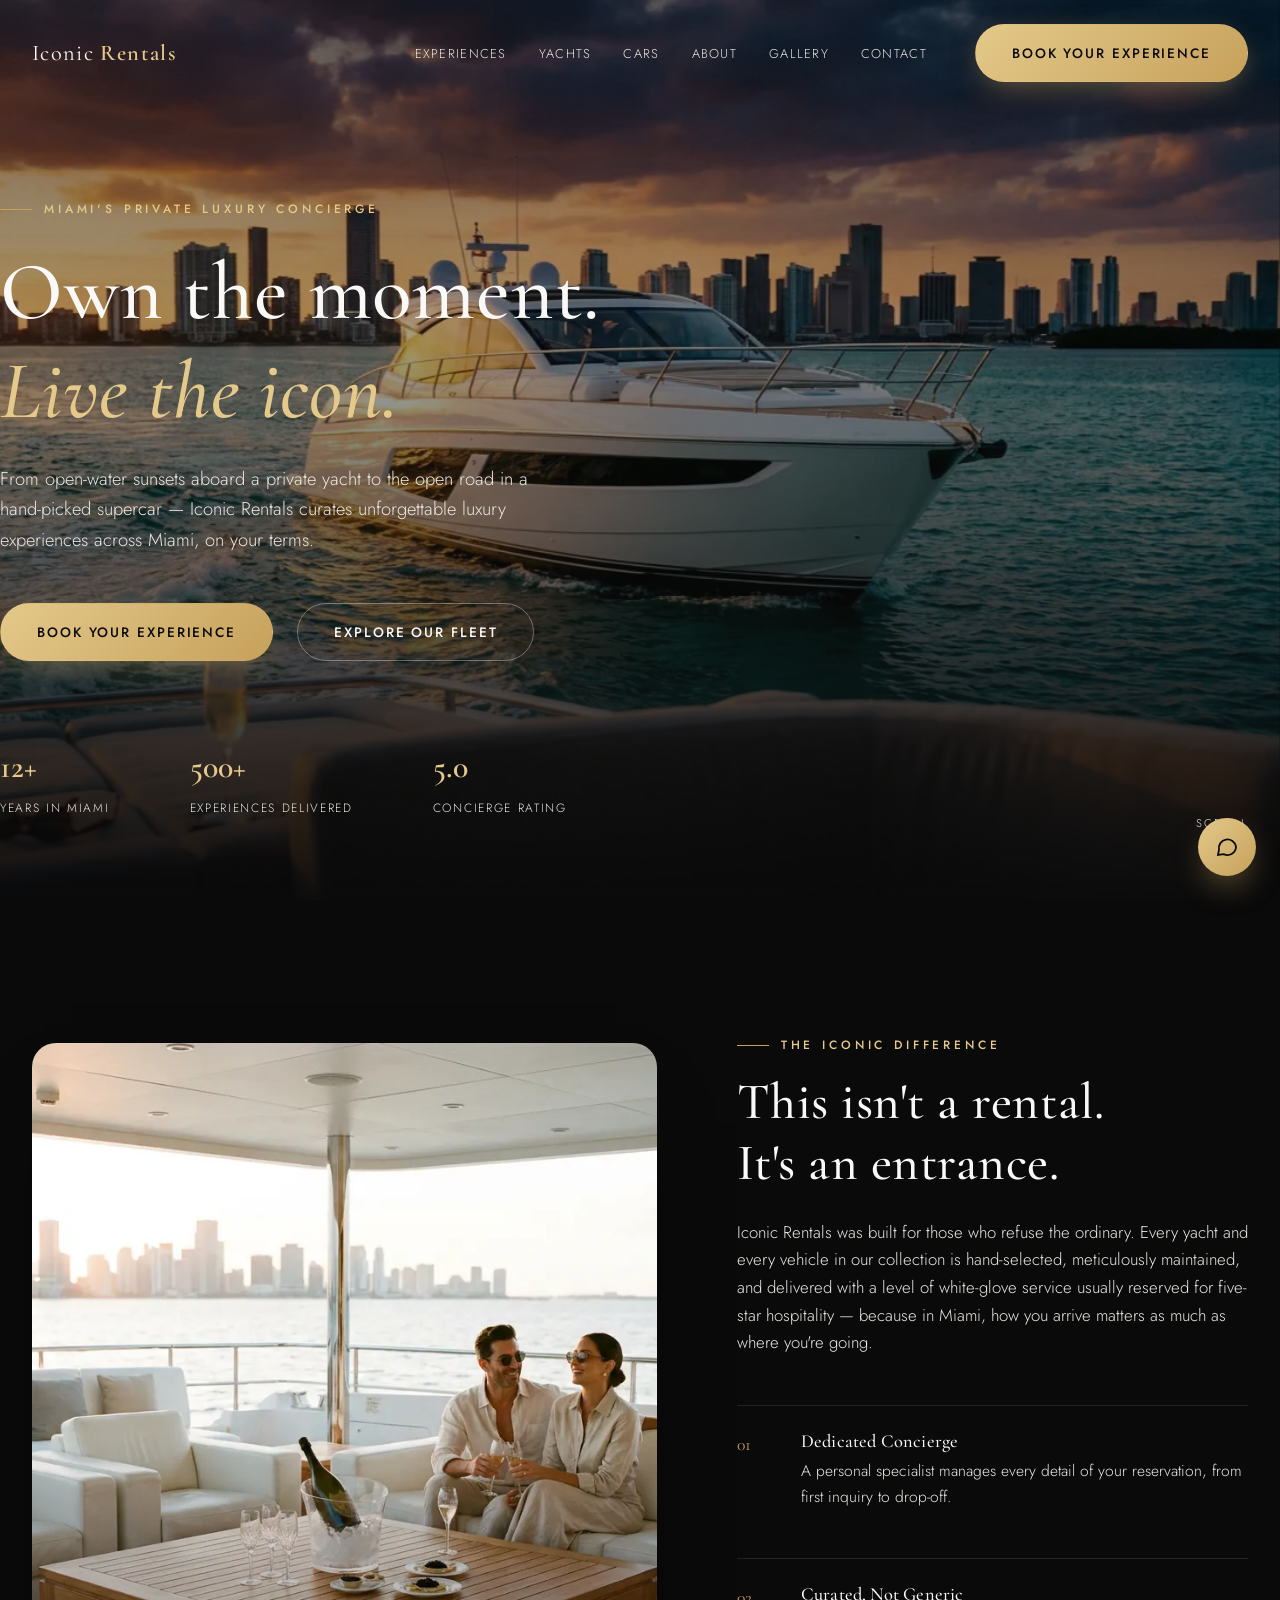
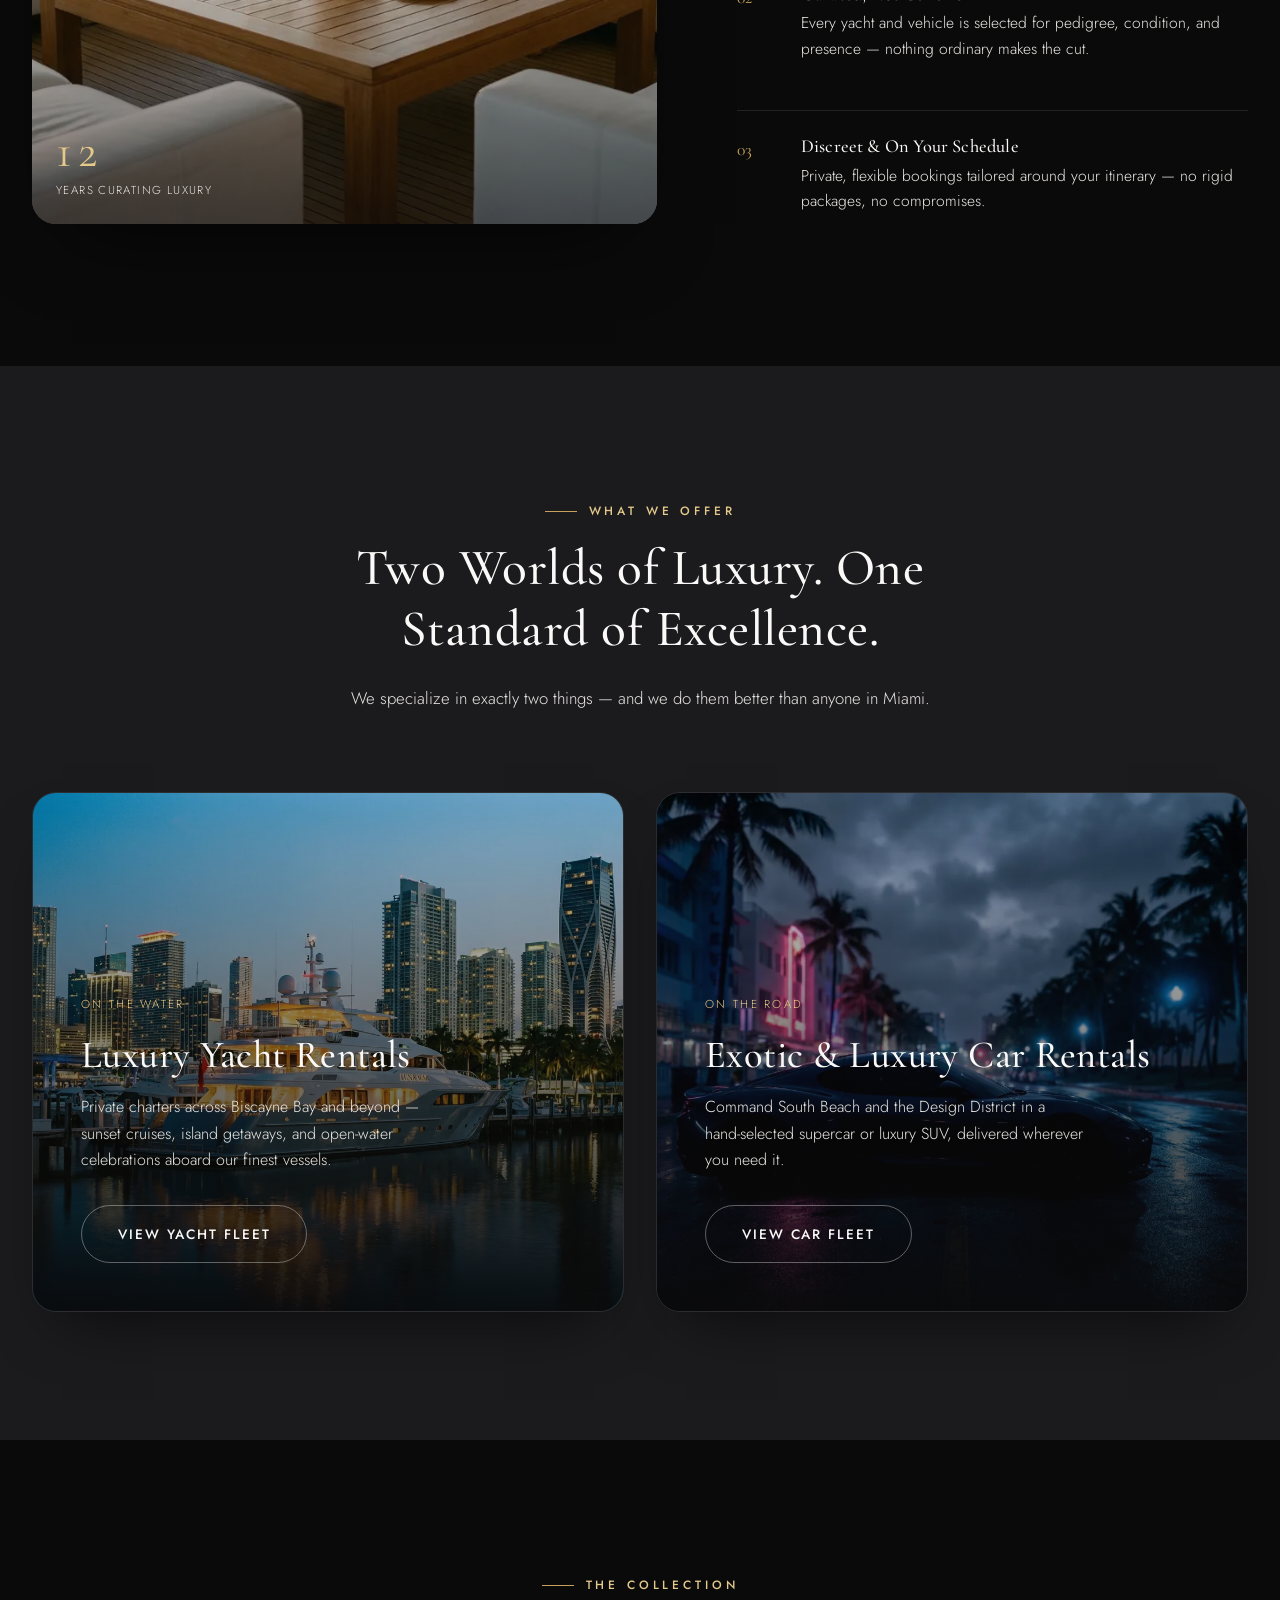
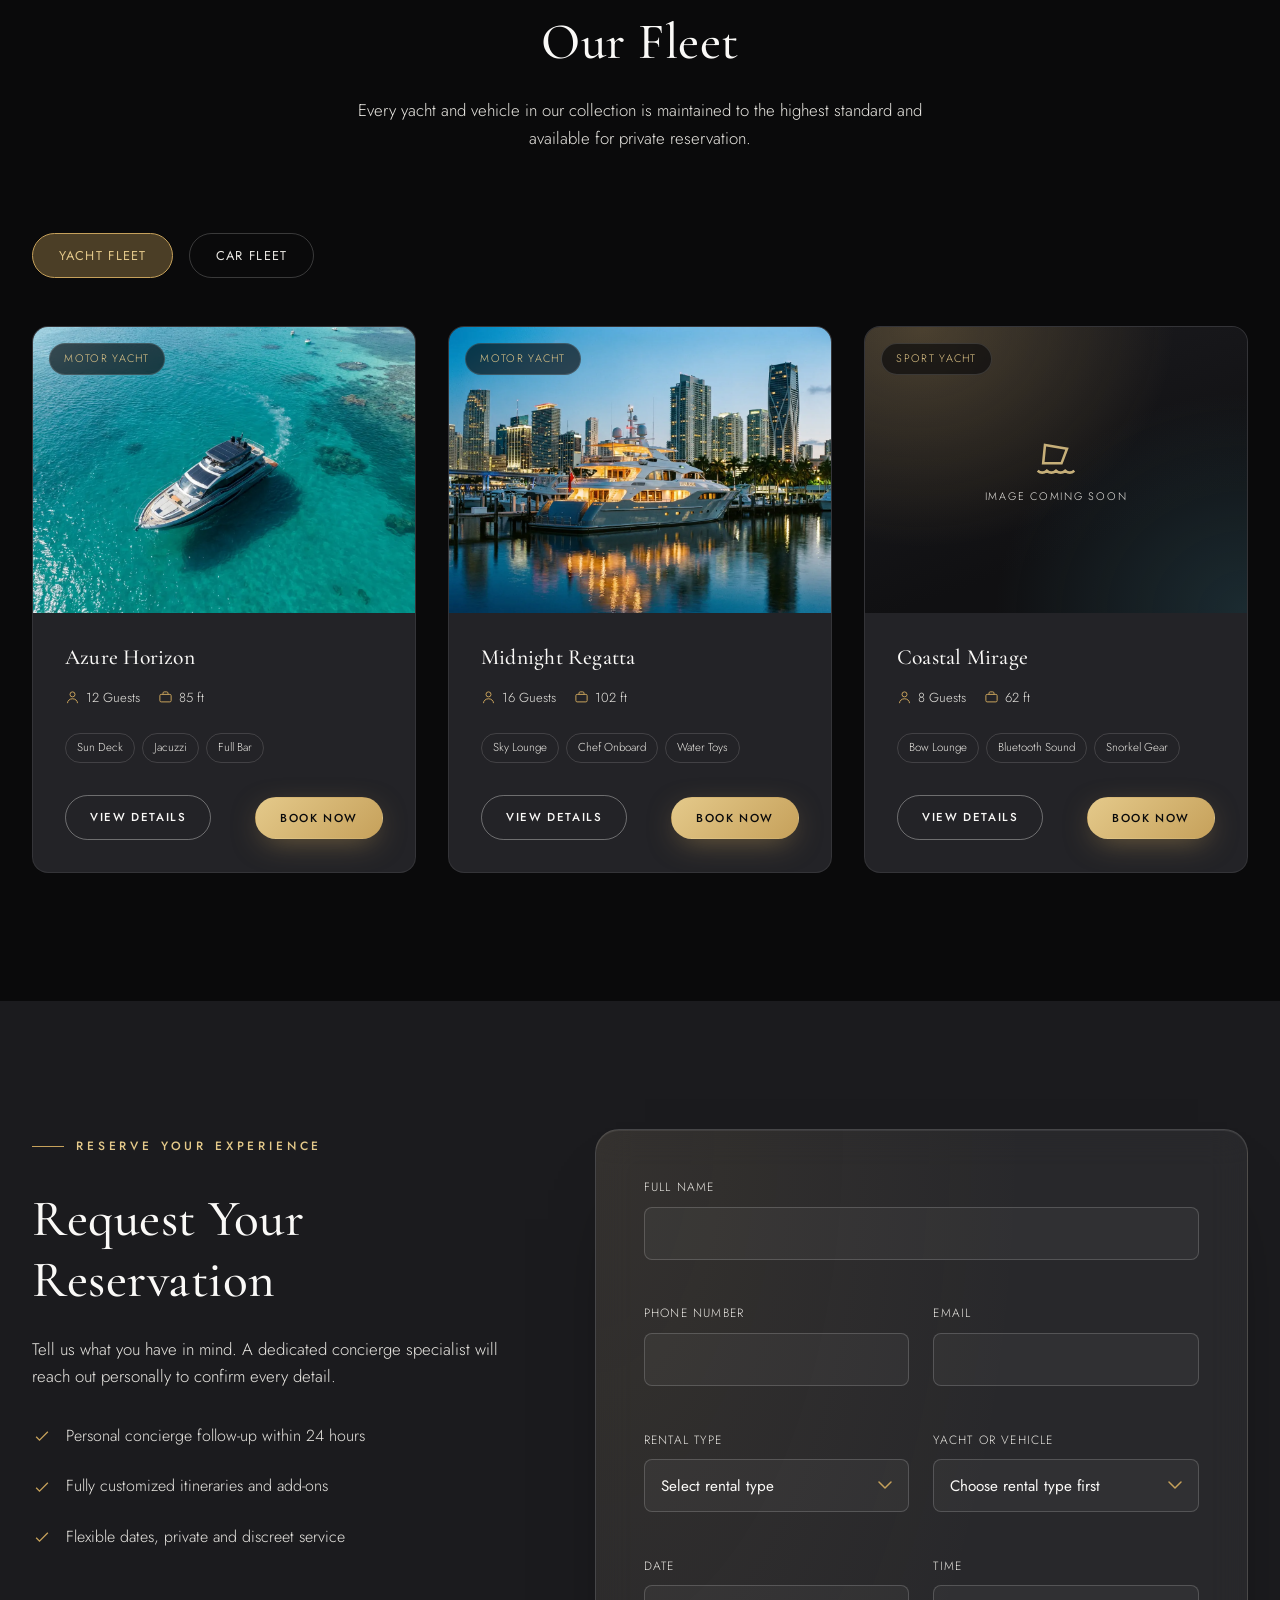
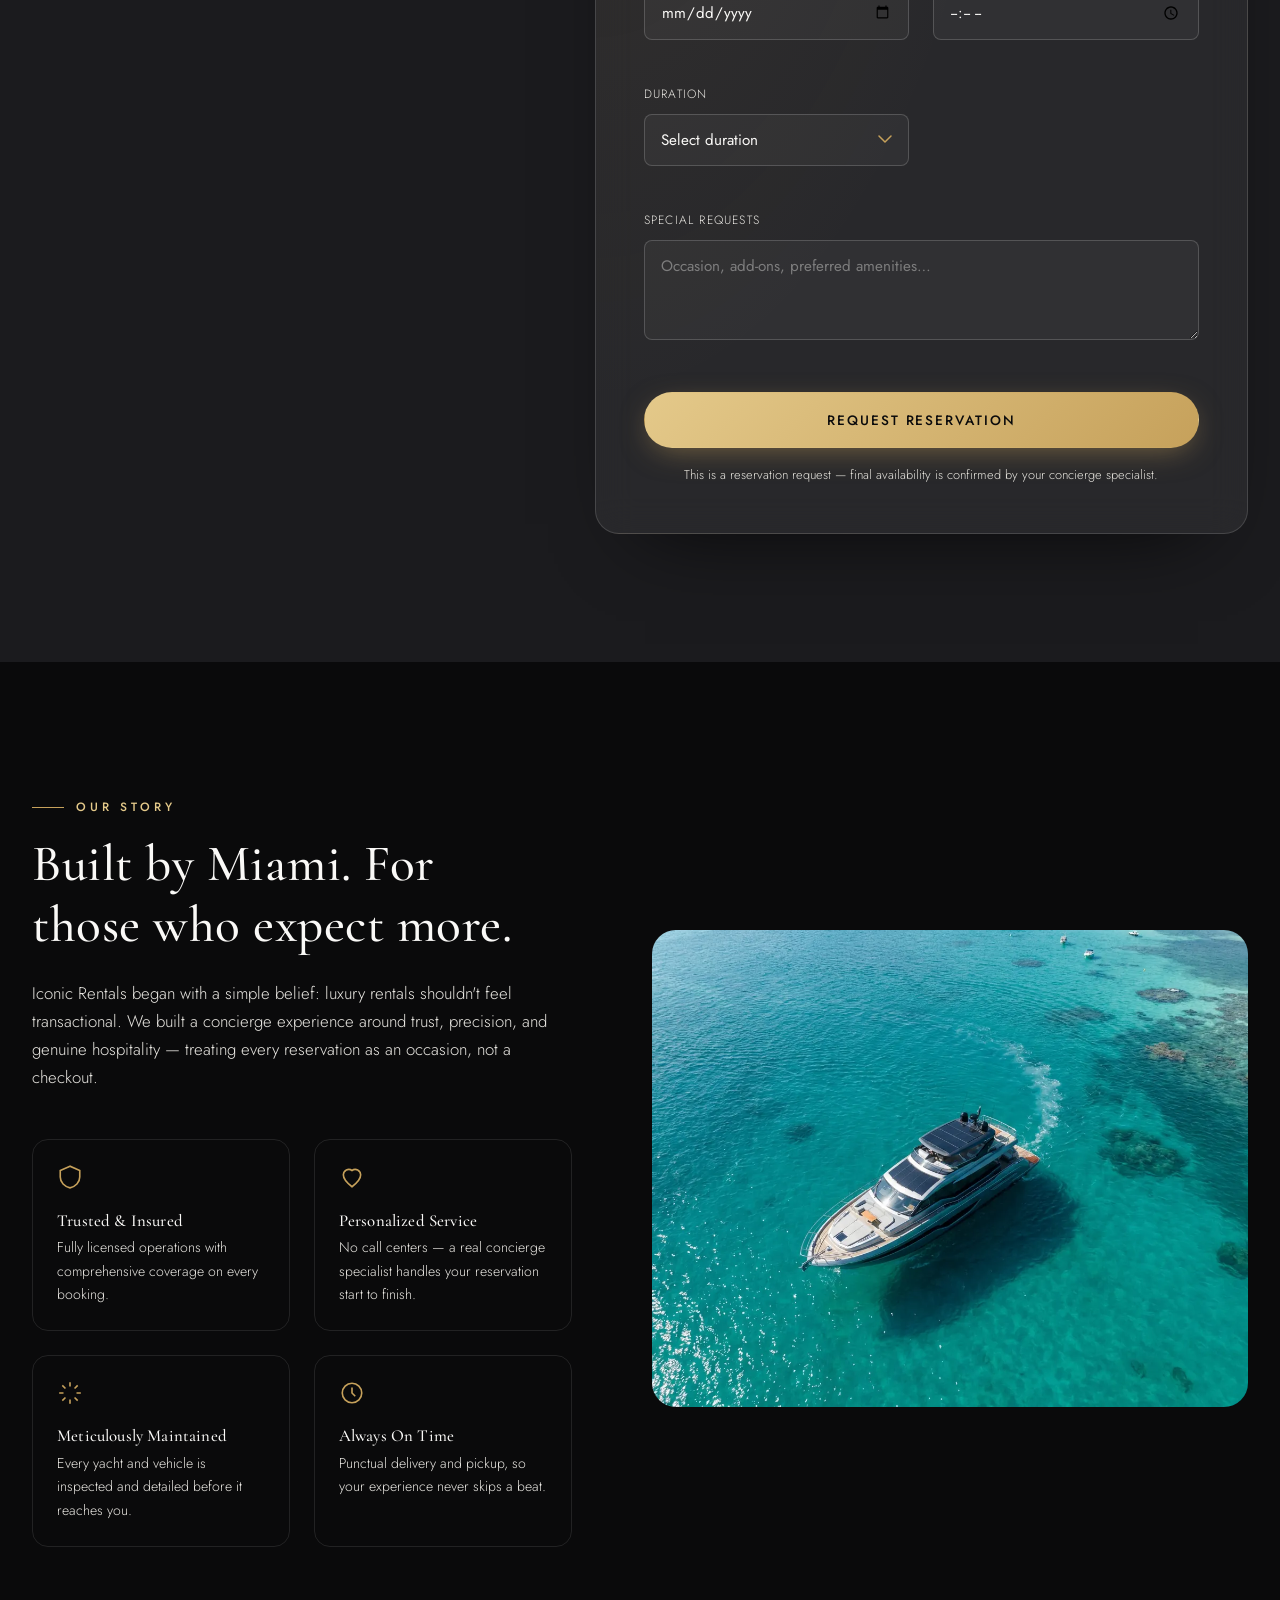
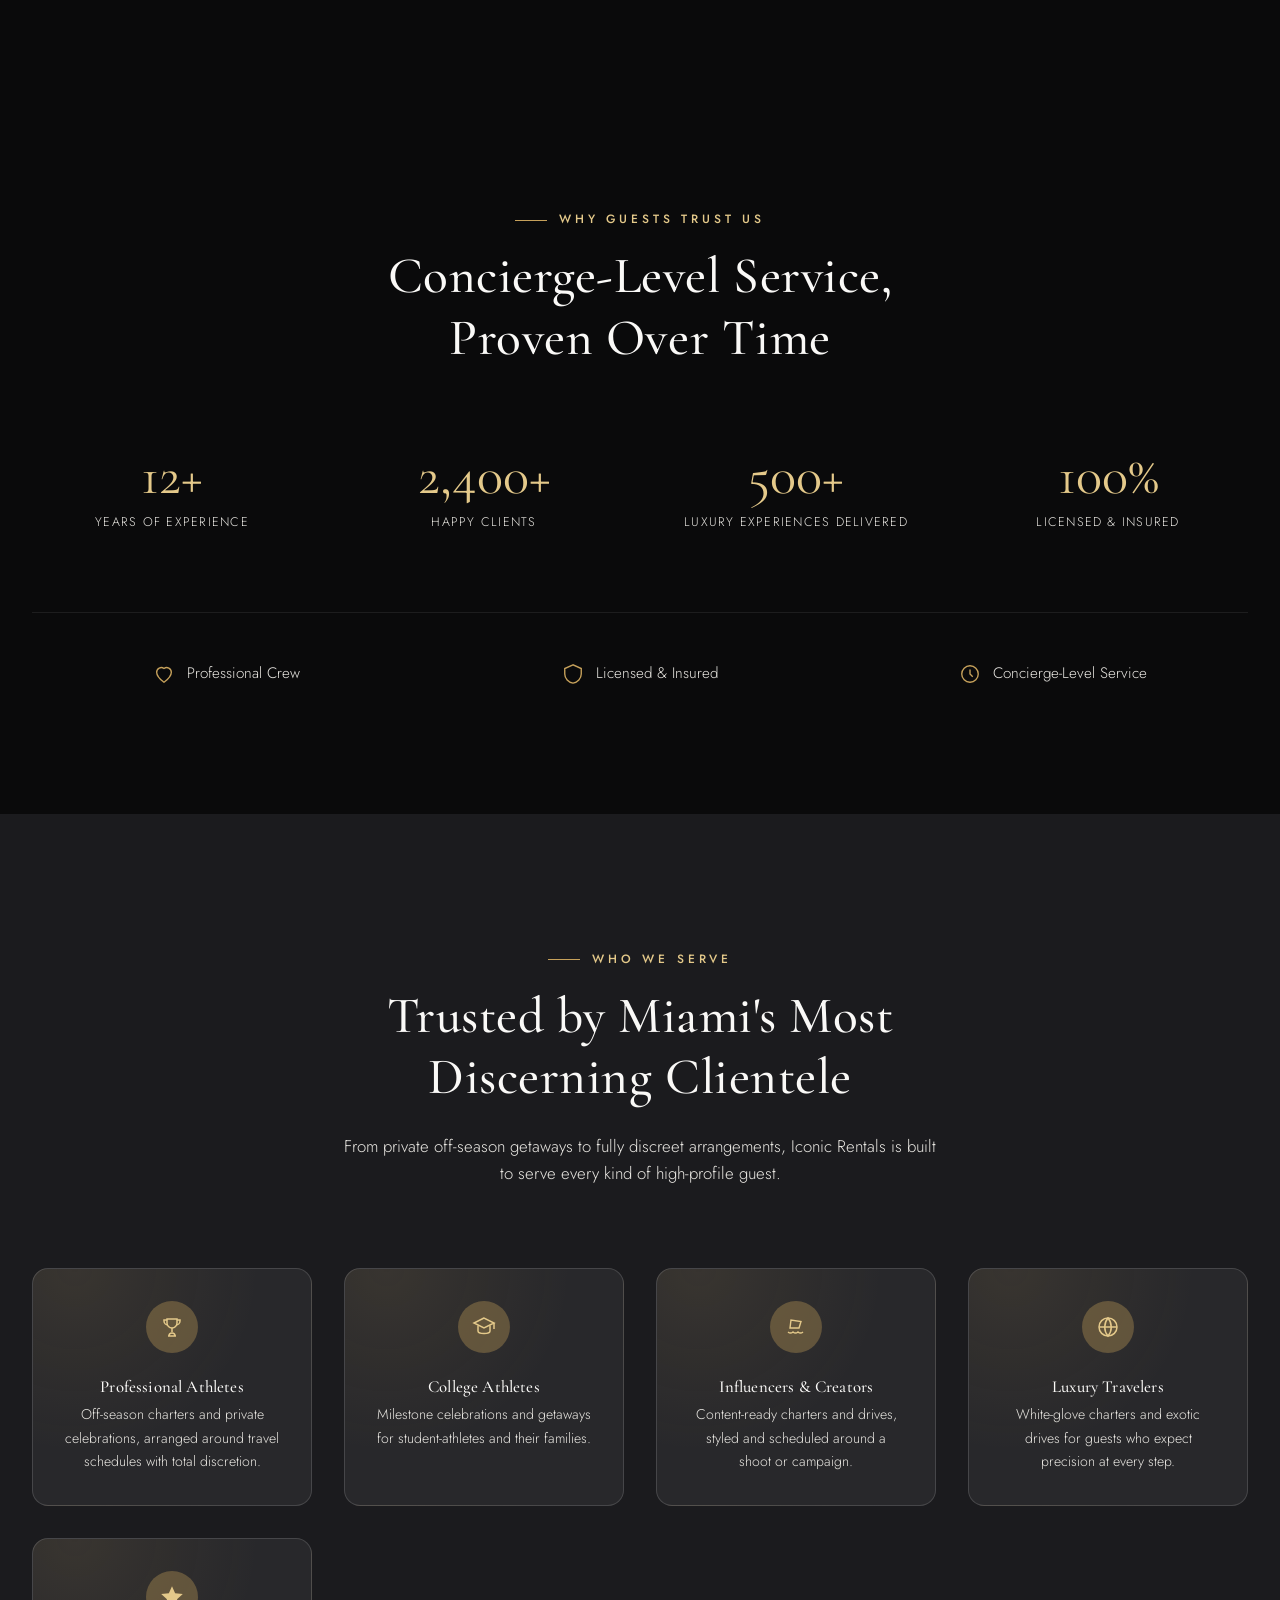
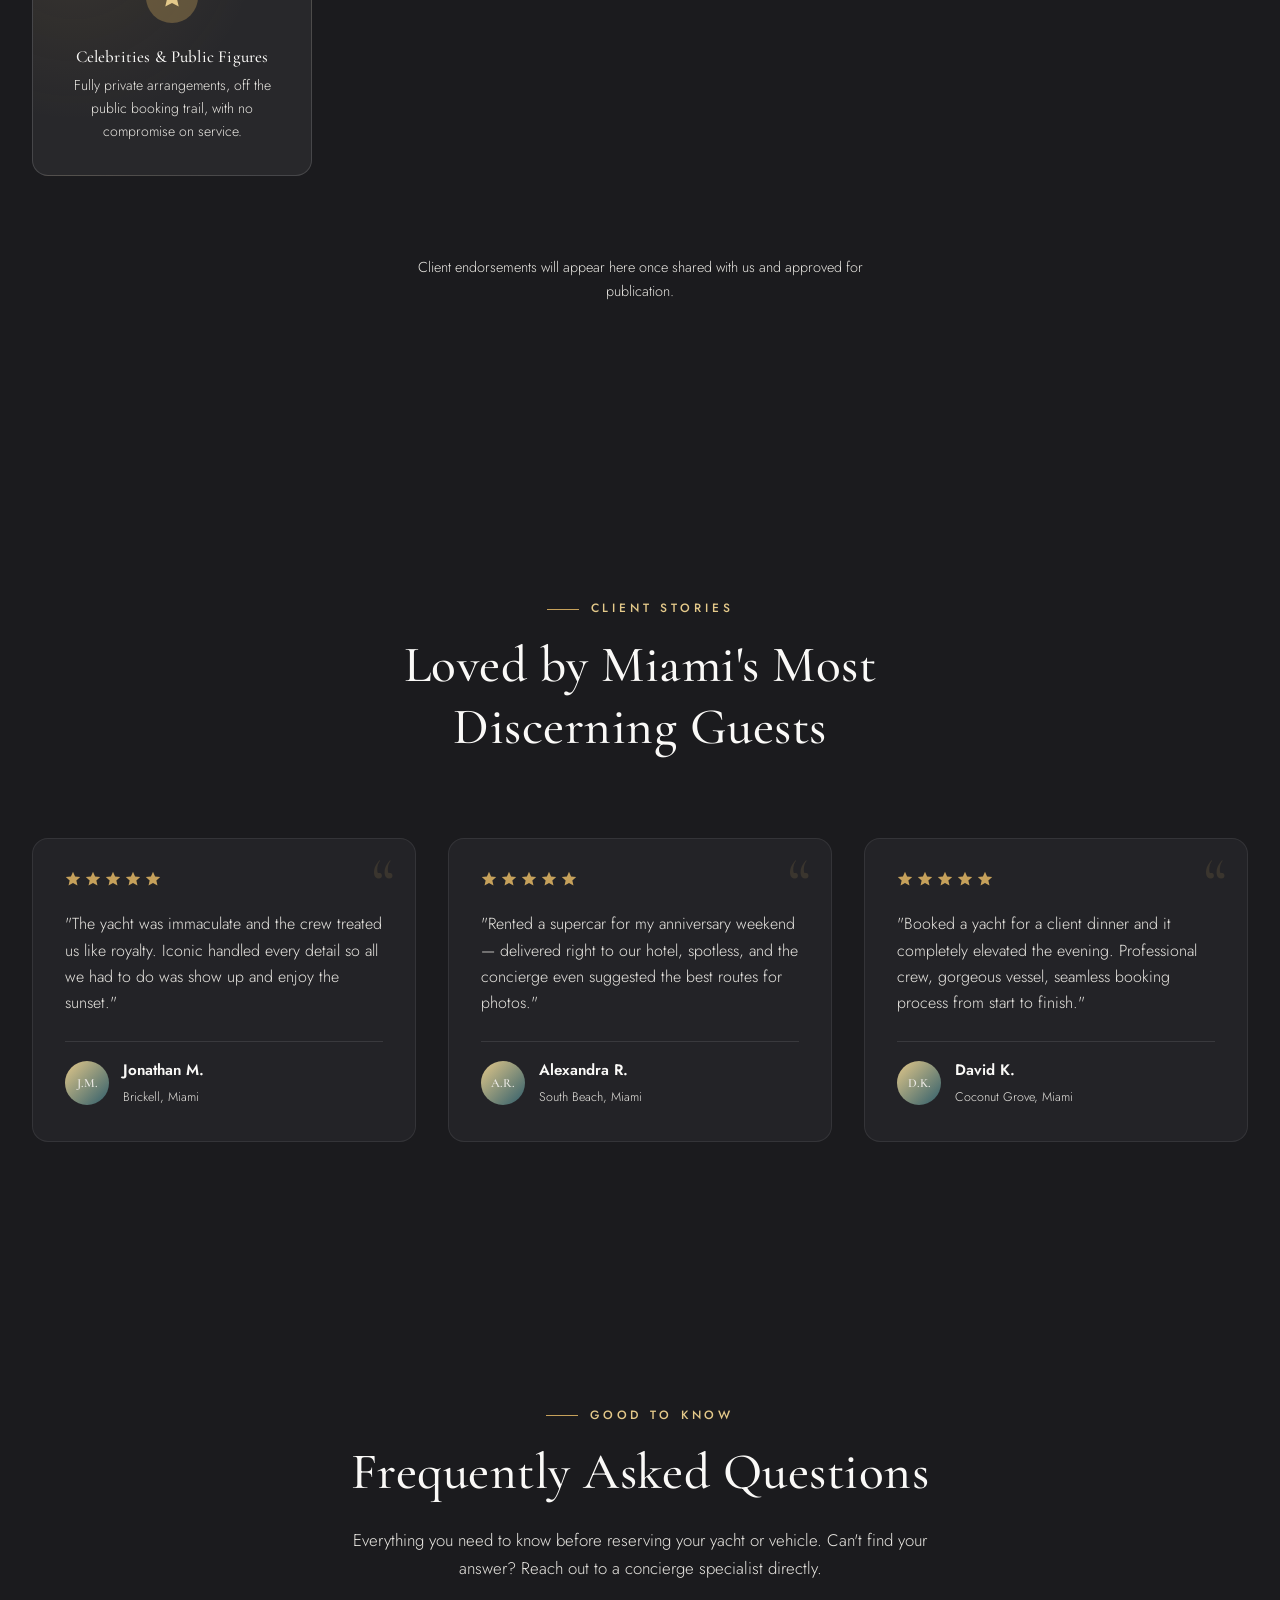
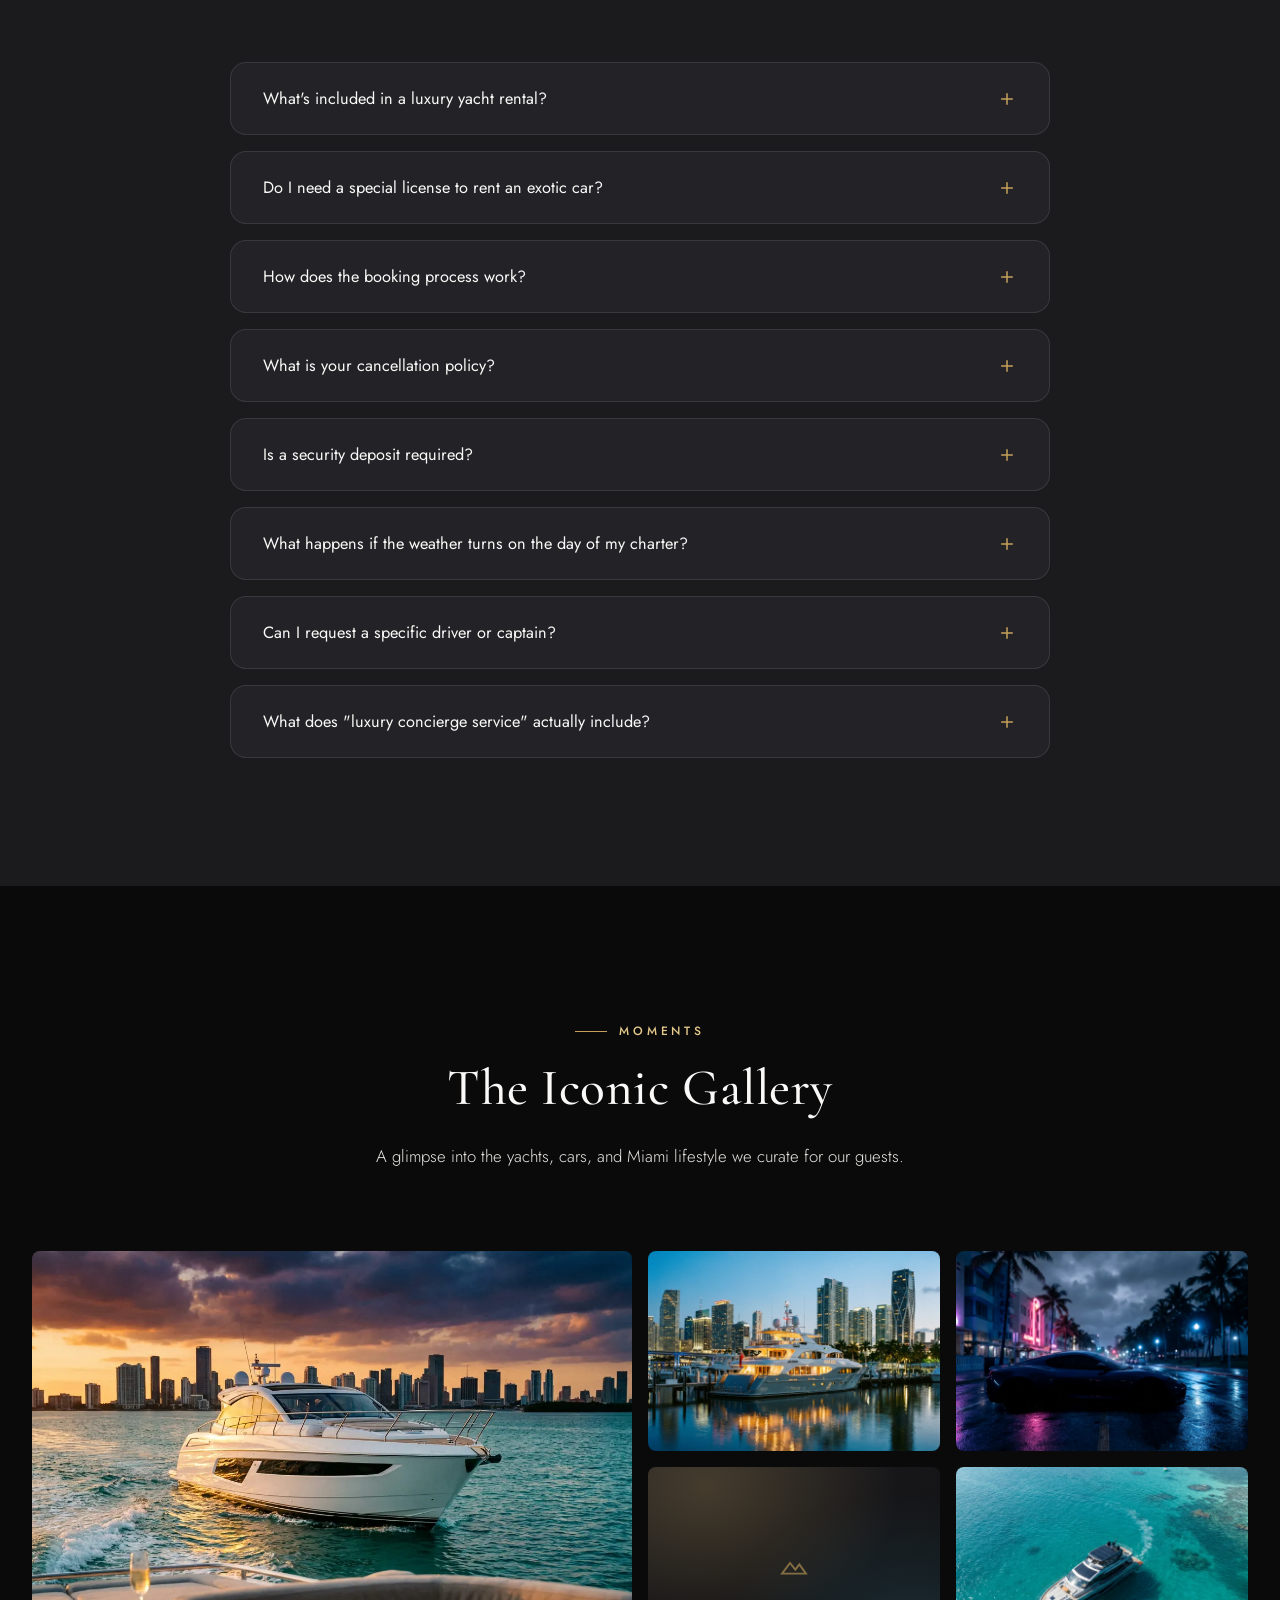
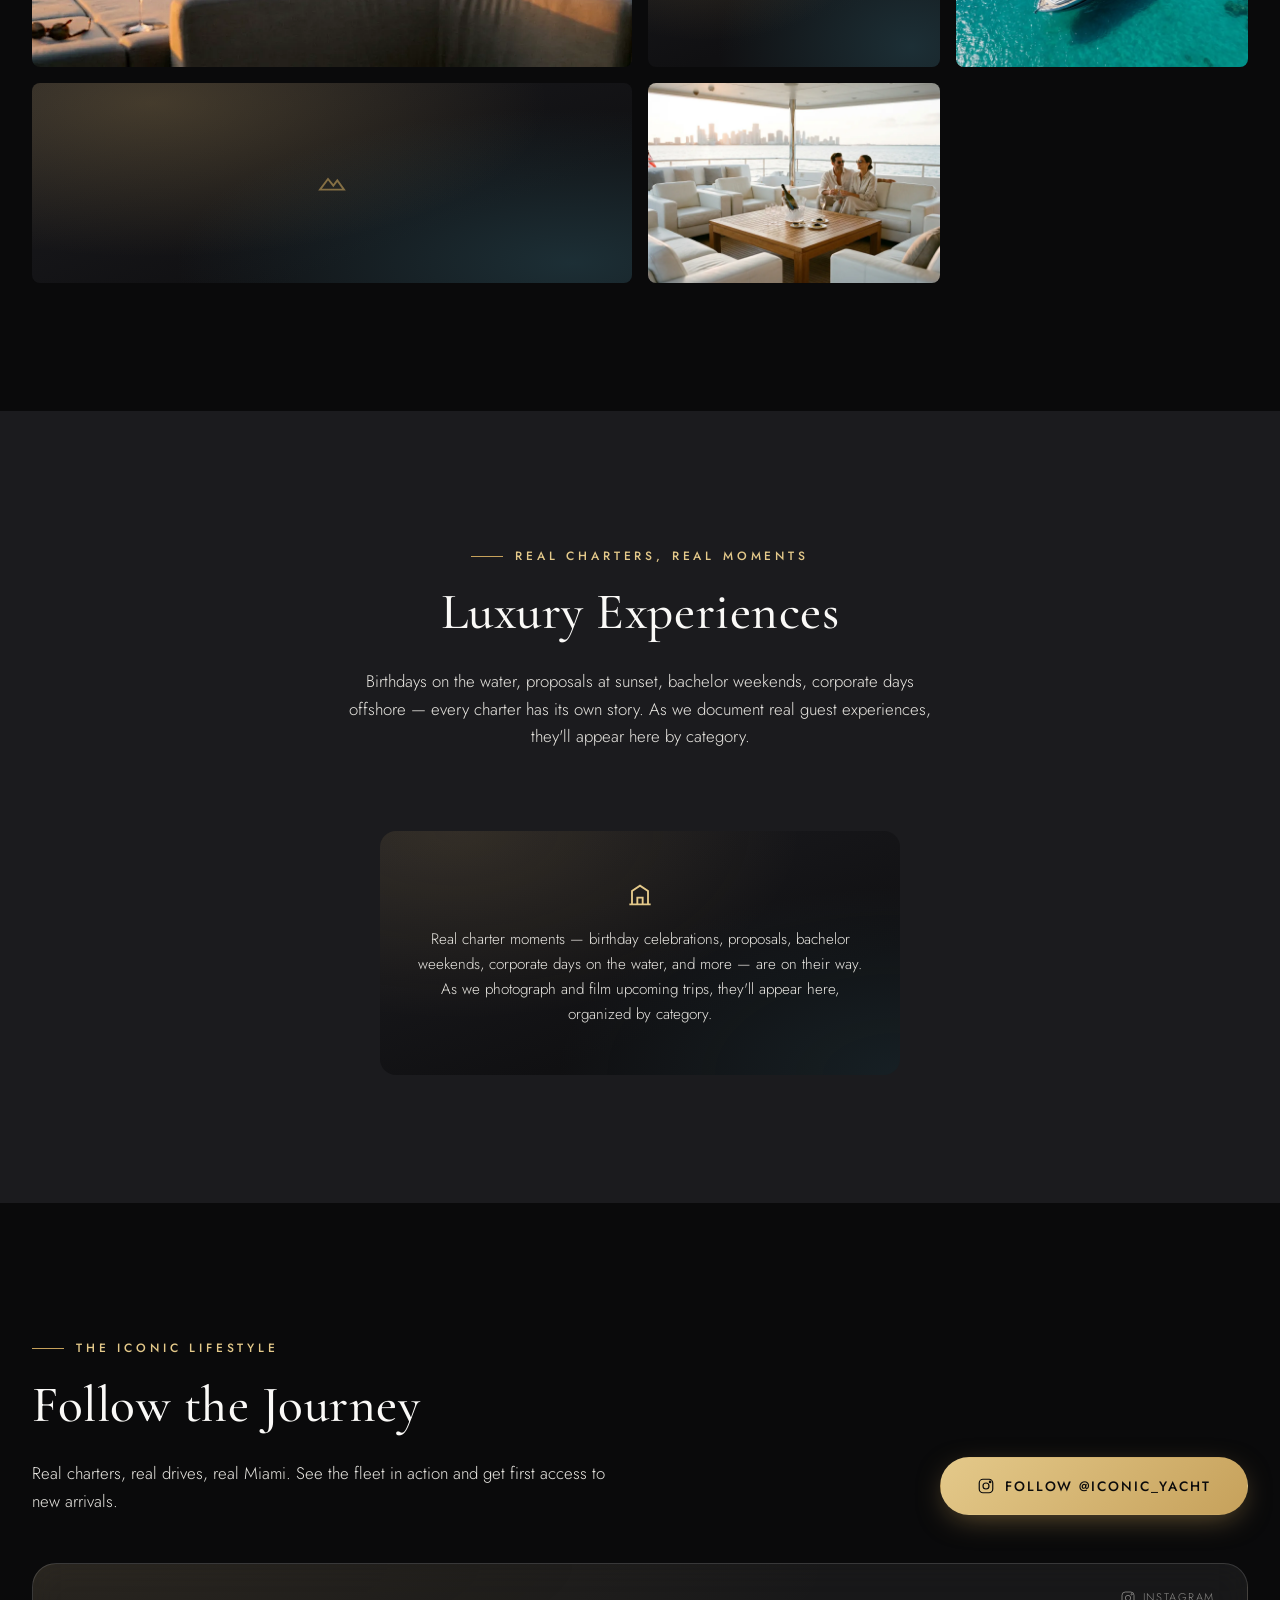
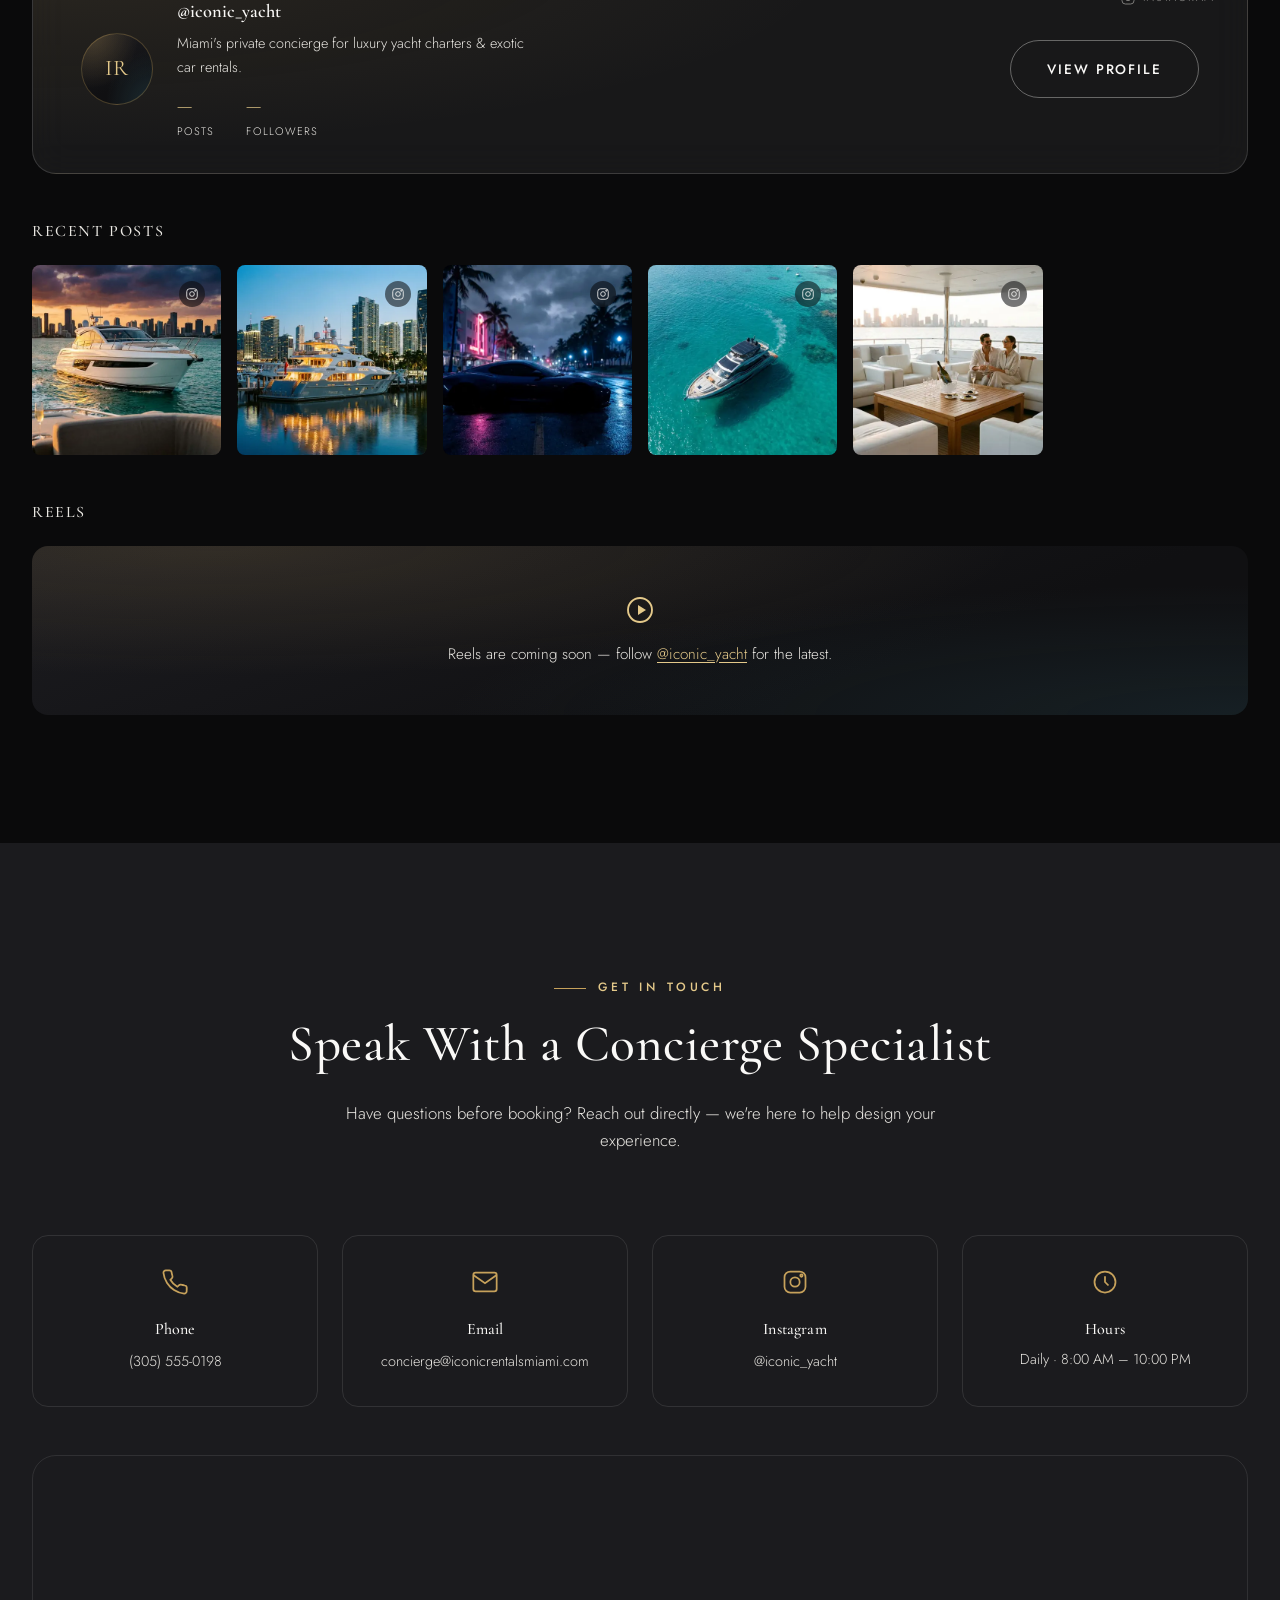
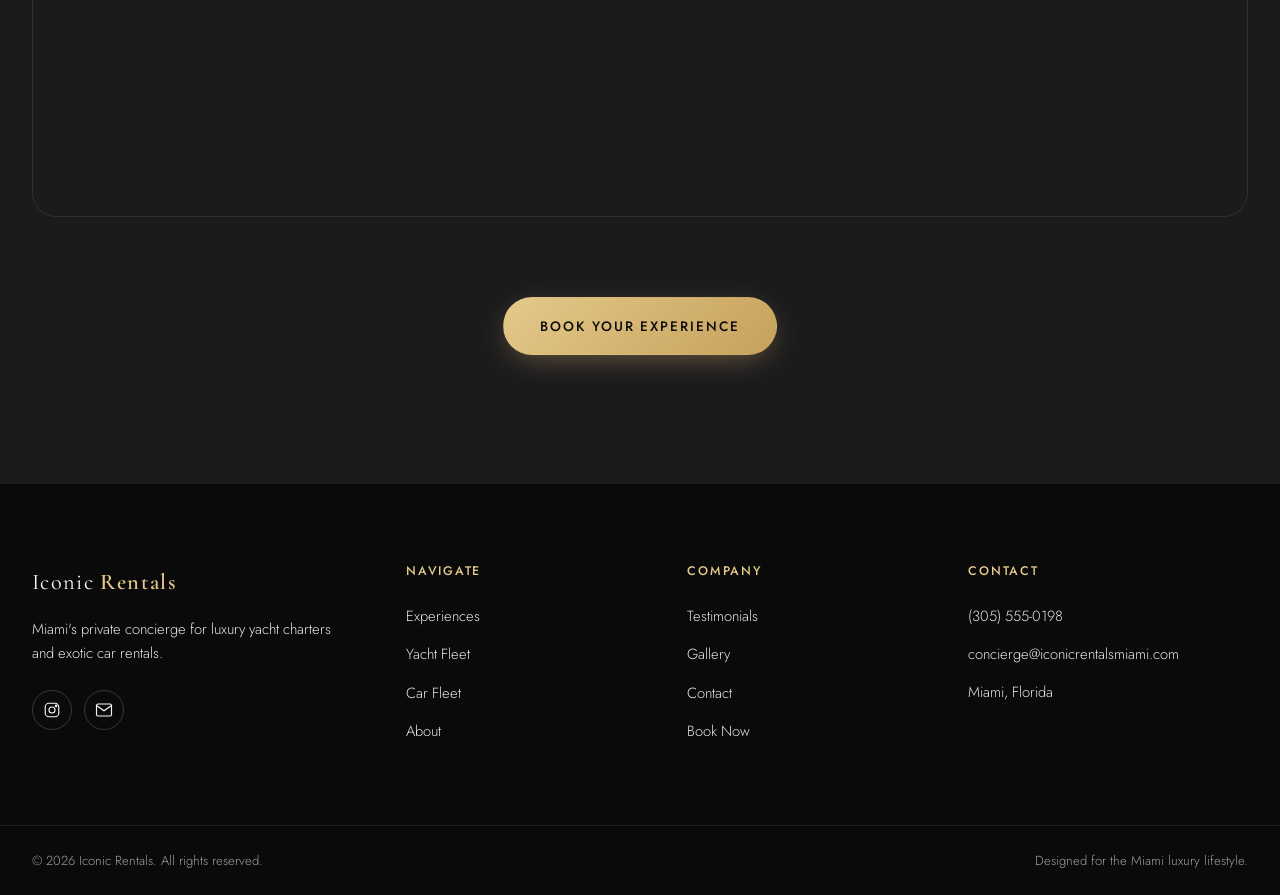
==== commit 9221a977: "Phase 5.1: Instagram & social proof integration Makes the real @iconic_yacht Instagram account a cor" ====
--- a/index.html
+++ b/index.html
@@ -55,6 +55,7 @@
 <link rel="stylesheet" href="css/fonts.min.css" />
 
 <link rel="stylesheet" href="css/style.min.css" />
+<link rel="stylesheet" href="css/media-components.min.css" />
 
 <!--
   Structured data note (see CLIENT_SETUP.md, "Structured Data" section):
@@ -94,7 +95,7 @@
         "opens": "08:00",
         "closes": "22:00"
       },
-      "sameAs": ["https://www.instagram.com/iconicrentalsmiami"],
+      "sameAs": ["https://www.instagram.com/iconic_yacht/"],
       "department": [
         { "@id": "https://www.iconicrentalsmiami.com/#car-rental" },
         { "@id": "https://www.iconicrentalsmiami.com/#yacht-rental" }
@@ -343,6 +344,13 @@
 
       <div class="booking-form reveal">
         <form id="bookingForm" novalidate>
+          <div class="form-honeypot" aria-hidden="true">
+            <label for="bookingCompany">Company</label>
+            <input type="text" id="bookingCompany" name="company" data-honeypot tabindex="-1" autocomplete="off" />
+          </div>
+
+          <div class="form-banner form-banner--error" id="bookingFormBanner" role="alert" hidden></div>
+
           <div class="form-grid">
             <div class="form-field full">
               <label for="fullName">Full Name</label>
@@ -417,7 +425,7 @@
             </div>
           </div>
 
-          <button type="submit" class="btn btn-primary btn-block">Request Reservation</button>
+          <button type="submit" class="btn btn-primary btn-block" data-label="Request Reservation" data-loading-label="Sending Request…">Request Reservation</button>
           <p class="form-note">This is a reservation request — final availability is confirmed by your concierge specialist.</p>
         </form>
 
@@ -511,6 +519,27 @@
           <span>Concierge-Level Service</span>
         </div>
       </div>
+    </div>
+  </section>
+
+  <!-- ============ CLIENTELE / SOCIAL PROOF ============ -->
+  <section class="section section--charcoal" id="clientele" aria-labelledby="clientele-heading">
+    <div class="container">
+      <div class="section-head center reveal">
+        <span class="eyebrow">Who We Serve</span>
+        <h2 class="section-title" id="clientele-heading">Trusted by Miami's Most Discerning Clientele</h2>
+        <p class="section-sub">From private off-season getaways to fully discreet arrangements, Iconic Rentals is built to serve every kind of high-profile guest.</p>
+      </div>
+
+      <div class="clientele-grid reveal-stagger" id="clienteleCategories"></div>
+
+      <!-- Approved endorsements only — see js/clientele-data.js. No name,
+           quote, or logo appears here until a client has explicitly
+           approved its use. -->
+      <div class="clientele-endorsements-empty reveal" id="clienteleEndorsementsEmpty">
+        <p>Client endorsements will appear here once shared with us and approved for publication.</p>
+      </div>
+      <div class="testimonial-grid reveal-stagger" id="clienteleEndorsements" hidden></div>
     </div>
   </section>
 
@@ -740,6 +769,26 @@
     </div>
   </section>
 
+  <!-- ============ LUXURY EXPERIENCES ============ -->
+  <section class="section section--charcoal" id="luxury-experiences" aria-labelledby="luxury-experiences-heading">
+    <div class="container">
+      <div class="section-head center reveal">
+        <span class="eyebrow">Real Charters, Real Moments</span>
+        <h2 class="section-title" id="luxury-experiences-heading">Luxury Experiences</h2>
+        <p class="section-sub">Birthdays on the water, proposals at sunset, bachelor weekends, corporate days offshore — every charter has its own story. As we document real guest experiences, they'll appear here by category.</p>
+      </div>
+
+      <div class="fleet-tabs reveal" role="tablist" aria-label="Filter experiences by category" id="experiencesFilters" hidden></div>
+
+      <div class="fd-experiences-grid reveal-stagger" id="experiencesGrid" hidden></div>
+
+      <div class="fd-experiences-empty reveal" id="experiencesEmpty">
+        <svg aria-hidden="true" focusable="false" viewBox="0 0 24 24" fill="none" stroke="currentColor" stroke-width="1.4"><path d="M4 19h16M6 19V9l6-4 6 4v10M10 19v-5h4v5"/></svg>
+        <p data-experiences-empty-text>Real charter moments — birthday celebrations, proposals, bachelor weekends, corporate days on the water, and more — are on their way. As we photograph and film upcoming trips, they'll appear here, organized by category.</p>
+      </div>
+    </div>
+  </section>
+
   <!-- ============ INSTAGRAM ============ -->
   <section class="section instagram-section" id="instagram" aria-labelledby="instagram-heading">
     <div class="container">
@@ -749,42 +798,41 @@
           <h2 class="section-title" id="instagram-heading">Follow the Journey</h2>
           <p class="section-sub">Real charters, real drives, real Miami. See the fleet in action and get first access to new arrivals.</p>
         </div>
-        <a href="https://instagram.com/iconicrentalsmiami" target="_blank" rel="noopener" class="btn btn-primary instagram-follow">
+        <a href="https://www.instagram.com/iconic_yacht/" target="_blank" rel="noopener" class="btn btn-primary instagram-follow">
           <svg aria-hidden="true" focusable="false" viewBox="0 0 24 24" fill="none" stroke="currentColor" stroke-width="1.6"><rect x="3" y="3" width="18" height="18" rx="5"/><circle cx="12" cy="12" r="4"/><circle cx="17.5" cy="6.5" r="1"/></svg>
-          @iconicrentalsmiami
+          Follow @iconic_yacht
         </a>
       </div>
 
-      <!-- Static preview grid — swap for an embedded live feed (e.g. Instagram Basic Display API
-           or a widget like SnapWidget/Elfsight) by replacing the contents of #instagramFeed. -->
-      <div class="instagram-grid reveal-stagger" id="instagramFeed">
-        <a class="instagram-tile" href="https://instagram.com/iconicrentalsmiami" target="_blank" rel="noopener" aria-label="View on Instagram">
-          <picture><source srcset="images/hero-yacht-miami-thumb.webp" type="image/webp" /><img src="images/hero-yacht-miami-thumb.jpg" alt="Iconic Rentals yacht on Biscayne Bay, shared on Instagram" loading="lazy" /></picture>
-          <span class="instagram-tile-icon"><svg aria-hidden="true" focusable="false" viewBox="0 0 24 24" fill="none" stroke="currentColor" stroke-width="1.6"><rect x="3" y="3" width="18" height="18" rx="5"/><circle cx="12" cy="12" r="4"/><circle cx="17.5" cy="6.5" r="1"/></svg></span>
-        </a>
-        <a class="instagram-tile" href="https://instagram.com/iconicrentalsmiami" target="_blank" rel="noopener" aria-label="View on Instagram">
-          <picture><source srcset="images/yacht-marina-dusk-thumb.webp" type="image/webp" /><img src="images/yacht-marina-dusk-thumb.jpg" alt="Yacht docked at Miami marina, shared on Instagram" loading="lazy" /></picture>
-          <span class="instagram-tile-icon"><svg aria-hidden="true" focusable="false" viewBox="0 0 24 24" fill="none" stroke="currentColor" stroke-width="1.6"><rect x="3" y="3" width="18" height="18" rx="5"/><circle cx="12" cy="12" r="4"/><circle cx="17.5" cy="6.5" r="1"/></svg></span>
-        </a>
-        <a class="instagram-tile" href="https://instagram.com/iconicrentalsmiami" target="_blank" rel="noopener" aria-label="View on Instagram">
-          <picture><source srcset="images/car-mood-night-thumb.webp" type="image/webp" /><img src="images/car-mood-night-thumb.jpg" alt="Exotic car in Miami at night, shared on Instagram" loading="lazy" /></picture>
-          <span class="instagram-tile-icon"><svg aria-hidden="true" focusable="false" viewBox="0 0 24 24" fill="none" stroke="currentColor" stroke-width="1.6"><rect x="3" y="3" width="18" height="18" rx="5"/><circle cx="12" cy="12" r="4"/><circle cx="17.5" cy="6.5" r="1"/></svg></span>
-        </a>
-        <a class="instagram-tile" href="https://instagram.com/iconicrentalsmiami" target="_blank" rel="noopener" aria-label="View on Instagram">
-          <picture><source srcset="images/yacht-aerial-thumb.webp" type="image/webp" /><img src="images/yacht-aerial-thumb.jpg" alt="Aerial view of a luxury yacht, shared on Instagram" loading="lazy" /></picture>
-          <span class="instagram-tile-icon"><svg aria-hidden="true" focusable="false" viewBox="0 0 24 24" fill="none" stroke="currentColor" stroke-width="1.6"><rect x="3" y="3" width="18" height="18" rx="5"/><circle cx="12" cy="12" r="4"/><circle cx="17.5" cy="6.5" r="1"/></svg></span>
-        </a>
-        <a class="instagram-tile" href="https://instagram.com/iconicrentalsmiami" target="_blank" rel="noopener" aria-label="View on Instagram">
-          <picture><source srcset="images/about-yacht-deck-thumb.webp" type="image/webp" /><img src="images/about-yacht-deck-thumb.jpg" alt="Yacht deck lounge, shared on Instagram" loading="lazy" /></picture>
-          <span class="instagram-tile-icon"><svg aria-hidden="true" focusable="false" viewBox="0 0 24 24" fill="none" stroke="currentColor" stroke-width="1.6"><rect x="3" y="3" width="18" height="18" rx="5"/><circle cx="12" cy="12" r="4"/><circle cx="17.5" cy="6.5" r="1"/></svg></span>
-        </a>
-        <a class="instagram-tile" href="https://instagram.com/iconicrentalsmiami" target="_blank" rel="noopener" aria-label="View on Instagram">
-          <div class="instagram-tile-placeholder">
-            <svg aria-hidden="true" focusable="false" viewBox="0 0 24 24" fill="none" stroke="currentColor" stroke-width="1.6"><rect x="3" y="3" width="18" height="18" rx="5"/><circle cx="12" cy="12" r="4"/><circle cx="17.5" cy="6.5" r="1"/></svg>
-            <span>@iconicrentalsmiami</span>
-          </div>
-        </a>
-      </div>
+      <!-- Profile preview -->
+      <div class="instagram-profile reveal">
+        <div class="instagram-wordmark" aria-hidden="true">
+          <svg aria-hidden="true" focusable="false" viewBox="0 0 24 24" fill="none" stroke="currentColor" stroke-width="1.3"><rect x="3" y="3" width="18" height="18" rx="5"/><circle cx="12" cy="12" r="4"/><circle cx="17.5" cy="6.5" r="1"/></svg>
+          <span>Instagram</span>
+        </div>
+        <div class="instagram-profile-main">
+          <div class="instagram-profile-avatar" id="instagramAvatar" aria-hidden="true">IR</div>
+          <div class="instagram-profile-info">
+            <strong class="instagram-profile-handle" id="instagramHandle">@iconic_yacht</strong>
+            <p class="instagram-profile-bio" id="instagramBio">Miami's private concierge for luxury yacht charters &amp; exotic car rentals.</p>
+            <dl class="instagram-profile-stats" id="instagramStats" aria-label="Instagram profile stats"></dl>
+          </div>
+        </div>
+        <a href="https://www.instagram.com/iconic_yacht/" target="_blank" rel="noopener" class="btn btn-ghost instagram-profile-cta">View Profile</a>
+      </div>
+
+      <!-- Recent Posts — data-driven from js/instagram-data.js so connecting
+           the real Instagram Graph API later is a data swap, not a redesign. -->
+      <div class="instagram-subhead reveal">
+        <h3>Recent Posts</h3>
+      </div>
+      <div class="instagram-grid reveal-stagger" id="instagramFeed"></div>
+
+      <!-- Reels -->
+      <div class="instagram-subhead reveal">
+        <h3>Reels</h3>
+      </div>
+      <div class="instagram-reels reveal-stagger" id="instagramReels"></div>
     </div>
   </section>
 
@@ -811,7 +859,7 @@
         <div class="contact-card">
           <svg aria-hidden="true" focusable="false" viewBox="0 0 24 24" fill="none" stroke="currentColor" stroke-width="1.5"><rect x="3" y="3" width="18" height="18" rx="5"/><circle cx="12" cy="12" r="4"/><circle cx="17.5" cy="6.5" r="1"/></svg>
           <h3>Instagram</h3>
-          <a href="https://instagram.com/iconicrentalsmiami" target="_blank" rel="noopener">@iconicrentalsmiami</a>
+          <a href="https://www.instagram.com/iconic_yacht/" target="_blank" rel="noopener">@iconic_yacht</a>
         </div>
         <div class="contact-card">
           <svg aria-hidden="true" focusable="false" viewBox="0 0 24 24" fill="none" stroke="currentColor" stroke-width="1.5"><circle cx="12" cy="12" r="9"/><path d="M12 7v5l3 3"/></svg>
@@ -844,7 +892,7 @@
       <a href="#top" class="brand">Iconic <strong>Rentals</strong></a>
       <p>Miami's private concierge for luxury yacht charters and exotic car rentals.</p>
       <div class="footer-social">
-        <a href="https://instagram.com/iconicrentalsmiami" target="_blank" rel="noopener" aria-label="Iconic Rentals on Instagram">
+        <a href="https://www.instagram.com/iconic_yacht/" target="_blank" rel="noopener" aria-label="Iconic Rentals on Instagram">
           <svg aria-hidden="true" focusable="false" viewBox="0 0 24 24" fill="none" stroke="currentColor" stroke-width="1.5"><rect x="3" y="3" width="18" height="18" rx="5"/><circle cx="12" cy="12" r="4"/><circle cx="17.5" cy="6.5" r="1"/></svg>
         </a>
         <a href="mailto:concierge@iconicrentalsmiami.com" aria-label="Email Iconic Rentals">
@@ -949,6 +997,13 @@
     <p>A few details and a concierge specialist will follow up personally. Prefer the full form? <a href="#booking" data-quick-book-close data-quick-book-full>See all options.</a></p>
 
     <form id="quickBookForm" novalidate>
+      <div class="form-honeypot" aria-hidden="true">
+        <label for="qbCompany">Company</label>
+        <input type="text" id="qbCompany" name="company" data-honeypot tabindex="-1" autocomplete="off" />
+      </div>
+
+      <div class="form-banner form-banner--error" id="quickBookFormBanner" role="alert" hidden></div>
+
       <div class="form-field full">
         <label for="qbName">Full Name</label>
         <input type="text" id="qbName" name="qbName" autocomplete="name" required />
@@ -980,7 +1035,7 @@
         <span class="form-error" role="alert" aria-live="polite"></span>
       </div>
 
-      <button type="submit" class="btn btn-primary btn-block">Send Inquiry</button>
+      <button type="submit" class="btn btn-primary btn-block" data-label="Send Inquiry" data-loading-label="Sending…">Send Inquiry</button>
     </form>
 
     <div class="form-success" id="quickBookSuccess" tabindex="-1" role="status" aria-live="polite">
@@ -995,6 +1050,15 @@
 
 <script src="js/fleet-data.min.js"></script>
 <script src="js/fleet-render.min.js"></script>
+<script src="js/media-components.min.js"></script>
+<script src="js/instagram-data.min.js"></script>
+<script src="js/instagram.min.js"></script>
+<script src="js/experiences-data.min.js"></script>
+<script src="js/experiences.min.js"></script>
+<script src="js/clientele-data.min.js"></script>
+<script src="js/clientele.min.js"></script>
+<script src="js/booking-config.js"></script>
+<script src="js/booking-api.min.js"></script>
 <script src="js/analytics.min.js"></script>
 <script src="js/main.min.js"></script>
 </body>
--- a/css/style.min.css
+++ b/css/style.min.css
@@ -1 +1 @@
-@view-transition{navigation:auto}@media (prefers-reduced-motion:reduce){@view-transition{navigation:none}}:root{--color-black:#0a0a0b;--color-charcoal:#1b1b1e;--color-charcoal-soft:#232327;--color-white:#faf9f7;--color-white-dim:#e9e7e2;--color-gold:#c6a15b;--color-gold-light:#e4c98a;--color-gold-dim:rgba(198, 161, 91, 0.35);--color-ocean:#2f5d6b;--color-ocean-light:#6fa3ad;--surface-glass:rgba(255, 255, 255, 0.06);--surface-glass-border:rgba(255, 255, 255, 0.14);--font-serif:'Cormorant Garamond','Playfair Display',Georgia,serif;--font-sans:'Jost','Inter',-apple-system,BlinkMacSystemFont,sans-serif;--space-1:0.5rem;--space-2:1rem;--space-3:1.5rem;--space-4:2rem;--space-5:3rem;--space-6:5rem;--space-7:8rem;--ease-luxury:cubic-bezier(0.22, 1, 0.36, 1);--dur-fast:0.3s;--dur-med:0.6s;--dur-slow:1s;--max-width:1320px;--radius-lg:24px;--radius-md:16px;--radius-sm:8px}*,::after,::before{box-sizing:border-box}html{scroll-behavior:smooth;-webkit-text-size-adjust:100%}@media (prefers-reduced-motion:reduce){html{scroll-behavior:auto}*,::after,::before{animation-duration:0s!important;animation-iteration-count:1!important;transition-duration:0s!important;scroll-behavior:auto!important}}body{margin:0;background:var(--color-black);color:var(--color-white);font-family:var(--font-sans);font-weight:300;line-height:1.65;-webkit-font-smoothing:antialiased;overflow-x:hidden}img{max-width:100%;display:block}a{color:inherit;text-decoration:none}ul{list-style:none;margin:0;padding:0}button{font-family:inherit}h1,h2,h3,h4,h5{font-family:var(--font-serif);font-weight:500;line-height:1.2;margin:0;letter-spacing:.01em;text-wrap:balance}p{margin:0}.container{width:100%;max-width:var(--max-width);margin:0 auto;padding:0 var(--space-4)}.hero,section[id]{scroll-margin-top:96px}@media (max-width:640px){.hero,section[id]{scroll-margin-top:76px}}@media (max-width:640px){.container{padding:0 var(--space-3)}}.skip-link{position:absolute;left:-999px;top:0;background:var(--color-gold);color:var(--color-black);padding:.75rem 1.25rem;z-index:1000;border-radius:0 0 var(--radius-sm) 0;font-weight:600}.skip-link:focus{left:0}:focus-visible{outline:2px solid var(--color-gold);outline-offset:3px;border-radius:2px;box-shadow:0 0 0 6px rgba(198,161,91,.18)}::selection{background:rgba(198,161,91,.35);color:var(--color-white)}::-webkit-scrollbar{width:10px}::-webkit-scrollbar-track{background:var(--color-black)}::-webkit-scrollbar-thumb{background:linear-gradient(var(--color-gold-dim),rgba(198,161,91,.6));border-radius:999px;border:2px solid var(--color-black)}html{scrollbar-color:rgba(198,161,91,0.55) var(--color-black);scrollbar-width:thin}.eyebrow{display:inline-flex;align-items:center;gap:.75rem;font-family:var(--font-sans);font-size:.75rem;letter-spacing:.32em;text-transform:uppercase;color:var(--color-gold-light);font-weight:500}.eyebrow::before{content:'';width:32px;height:1px;background:var(--color-gold)}.section{padding:var(--space-7) 0;position:relative}@media (max-width:900px){.section{padding:var(--space-6) 0}}.section--charcoal{background:var(--color-charcoal)}.section-head{max-width:720px;margin-bottom:var(--space-6)}.section-head.center{margin-left:auto;margin-right:auto;text-align:center}.section-title{font-size:clamp(2.25rem, 4vw, 3.25rem);margin-top:var(--space-2);color:var(--color-white)}.section-sub{margin-top:var(--space-3);font-size:1.05rem;color:var(--color-white-dim);max-width:60ch}.section-head.center .section-sub{margin-left:auto;margin-right:auto}.btn{position:relative;display:inline-flex;align-items:center;justify-content:center;gap:.6rem;padding:1.05rem 2.25rem;border-radius:999px;font-size:.85rem;letter-spacing:.14em;text-transform:uppercase;font-weight:500;cursor:pointer;border:1px solid transparent;overflow:hidden;isolation:isolate;transition:transform var(--dur-fast) var(--ease-luxury),background-color var(--dur-fast) var(--ease-luxury),border-color var(--dur-fast) var(--ease-luxury),color var(--dur-fast) var(--ease-luxury),box-shadow var(--dur-fast) var(--ease-luxury);white-space:nowrap}.btn::after{content:'';position:absolute;z-index:1;top:0;left:-65%;width:35%;height:100%;background:linear-gradient(115deg,transparent,rgba(255,255,255,.4),transparent);transform:skewX(-18deg);transition:left .85s var(--ease-luxury);pointer-events:none}.btn:hover::after{left:130%}.btn-ripple{position:absolute;z-index:2;border-radius:50%;background:rgba(255,255,255,.45);transform:scale(0);animation:btn-ripple-anim .6s var(--ease-luxury);pointer-events:none}@keyframes btn-ripple-anim{to{transform:scale(1);opacity:0}}@media (prefers-reduced-motion:reduce){.btn-ripple{display:none}}.btn:active{transform:scale(.97)}.btn-primary{background:linear-gradient(135deg,var(--color-gold-light),var(--color-gold));color:var(--color-black);box-shadow:0 8px 30px -8px rgba(198,161,91,.55)}.btn-primary:hover{transform:translateY(-2px);box-shadow:0 16px 40px -10px rgba(198,161,91,.75)}.btn-ghost{background:0 0;border-color:rgba(250,249,247,.35);color:var(--color-white)}.btn-ghost:hover{border-color:var(--color-gold);color:var(--color-gold-light);background:rgba(198,161,91,.08);transform:translateY(-2px)}.btn-block{width:100%}.site-header{position:fixed;top:0;left:0;right:0;z-index:500;padding:var(--space-3) 0;transition:background-color var(--dur-med) var(--ease-luxury),padding var(--dur-med) var(--ease-luxury),box-shadow var(--dur-med) var(--ease-luxury),border-color var(--dur-med) var(--ease-luxury);border-bottom:1px solid transparent}.site-header.is-scrolled{background:rgba(10,10,11,.82);backdrop-filter:blur(16px) saturate(140%);-webkit-backdrop-filter:blur(16px) saturate(140%);padding:var(--space-2) 0;border-bottom-color:rgba(198,161,91,.18);box-shadow:0 10px 40px -20px rgba(0,0,0,.6)}.site-header .container{display:flex;align-items:center;justify-content:space-between;gap:var(--space-3)}.brand{font-family:var(--font-serif);font-size:1.4rem;letter-spacing:.06em;color:var(--color-white);display:flex;align-items:baseline;gap:.4rem}.brand strong{color:var(--color-gold-light);font-weight:600}.main-nav{display:flex;align-items:center;gap:var(--space-5)}.nav-links{display:flex;gap:var(--space-4)}.nav-links a{font-size:.8rem;letter-spacing:.1em;text-transform:uppercase;color:var(--color-white-dim);position:relative;padding:.25rem 0;transition:color var(--dur-fast) var(--ease-luxury)}.nav-links a::after{content:'';position:absolute;left:0;bottom:-2px;width:0;height:1px;background:var(--color-gold);transition:width var(--dur-med) var(--ease-luxury)}.nav-links a:focus-visible,.nav-links a:hover{color:var(--color-white)}.nav-links a:focus-visible::after,.nav-links a:hover::after{width:100%}.nav-links a.is-active-link{color:var(--color-gold-light)}.nav-links a.is-active-link::after{width:100%;background:var(--color-gold-light)}.nav-cta{display:none}@media (min-width:981px){.nav-cta{display:inline-flex}}.nav-toggle{display:none;background:0 0;border:1px solid rgba(250,249,247,.3);border-radius:10px;width:46px;height:40px;padding:0;cursor:pointer;position:relative;z-index:600}.nav-toggle span,.nav-toggle span::after,.nav-toggle span::before{content:'';position:absolute;left:12px;right:12px;height:1px;background:var(--color-white);transition:transform var(--dur-fast) var(--ease-luxury),opacity var(--dur-fast) var(--ease-luxury),top var(--dur-fast) var(--ease-luxury)}.nav-toggle span{top:19px}.nav-toggle span::before{top:-7px}.nav-toggle span::after{top:7px}.nav-toggle[aria-expanded=true] span{background:0 0}.nav-toggle[aria-expanded=true] span::before{top:0;transform:rotate(45deg)}.nav-toggle[aria-expanded=true] span::after{top:0;transform:rotate(-45deg)}@media (max-width:980px){.nav-toggle{display:block}.main-nav{position:fixed;inset:0;background:rgba(10,10,11,.98);backdrop-filter:blur(20px);flex-direction:column;justify-content:center;align-items:center;gap:var(--space-5);transform:translateY(-8px);opacity:0;visibility:hidden;transition:opacity var(--dur-med) var(--ease-luxury),transform var(--dur-med) var(--ease-luxury),visibility var(--dur-med)}.main-nav.is-open{opacity:1;transform:translateY(0);visibility:visible}.nav-links{flex-direction:column;text-align:center;gap:var(--space-4)}.nav-links a{font-size:1.1rem}.nav-cta{display:inline-flex}}.hero{position:relative;min-height:100svh;display:flex;align-items:flex-end;color:var(--color-white);overflow:hidden}.hero-media{position:absolute;inset:0;z-index:0}.hero-media img{width:100%;height:100%;object-fit:cover;object-position:center 60%;transform:scale(1.08);animation:hero-ken-burns 18s var(--ease-luxury) forwards}@keyframes hero-ken-burns{from{transform:scale(1.08)}to{transform:scale(1)}}.hero-media::after{content:'';position:absolute;inset:0;background:linear-gradient(180deg,rgba(10,10,11,.55) 0,rgba(10,10,11,.35) 35%,rgba(10,10,11,.75) 78%,rgba(10,10,11,.96) 100%)}.hero-content{position:relative;z-index:1;padding:calc(var(--space-7) + 4rem) 0 var(--space-6);width:100%}.hero-content .eyebrow{color:var(--color-gold-light)}.hero-title{margin-top:var(--space-3);font-size:clamp(2.6rem, 6.4vw, 5.25rem);max-width:16ch}.hero-title em{font-style:italic;color:var(--color-gold-light)}.hero-text{margin-top:var(--space-3);max-width:52ch;font-size:1.15rem;color:var(--color-white-dim)}.hero-ctas{display:flex;flex-wrap:wrap;gap:var(--space-3);margin-top:var(--space-5)}.hero-stats{display:flex;gap:var(--space-6);margin-top:var(--space-6);flex-wrap:wrap}.hero-stat strong{display:block;font-family:var(--font-serif);font-size:2rem;color:var(--color-gold-light)}.hero-stat span{font-size:.75rem;letter-spacing:.14em;text-transform:uppercase;color:var(--color-white-dim)}.scroll-cue{position:absolute;bottom:var(--space-3);right:var(--space-4);z-index:2;display:flex;flex-direction:column;align-items:center;gap:.5rem;font-size:.7rem;letter-spacing:.2em;text-transform:uppercase;color:var(--color-white-dim)}.scroll-cue::after{content:'';width:1px;height:36px;background:linear-gradient(var(--color-gold),transparent);animation:scroll-cue 2.2s var(--ease-luxury) infinite}@keyframes scroll-cue{0%{transform:scaleY(0);transform-origin:top;opacity:0}40%{transform:scaleY(1);transform-origin:top;opacity:1}60%{transform:scaleY(1);transform-origin:bottom;opacity:1}100%{transform:scaleY(0);transform-origin:bottom;opacity:0}}@media (max-width:640px){.scroll-cue{display:none}}.reveal{opacity:0;transform:translateY(28px);transition:opacity .9s var(--ease-luxury),transform .9s var(--ease-luxury)}.reveal.is-visible{opacity:1;transform:translateY(0)}.reveal-stagger>*{opacity:0;transform:translateY(24px);transition:opacity .8s var(--ease-luxury),transform .8s var(--ease-luxury)}.reveal-stagger.is-visible>*{opacity:1;transform:translateY(0)}.reveal-stagger.is-visible>:first-child{transition-delay:50ms}.reveal-stagger.is-visible>:nth-child(2){transition-delay:0.15s}.reveal-stagger.is-visible>:nth-child(3){transition-delay:0.25s}.reveal-stagger.is-visible>:nth-child(4){transition-delay:0.35s}.reveal-stagger.is-visible>:nth-child(5){transition-delay:0.45s}.reveal-stagger.is-visible>:nth-child(6){transition-delay:0.55s}.reveal-stagger.is-visible>:nth-child(7){transition-delay:0.65s}.experience{display:grid;grid-template-columns:1.1fr 0.9fr;gap:var(--space-6);align-items:center}@media (max-width:900px){.experience{grid-template-columns:minmax(0,1fr)}}.experience-media{position:relative;border-radius:var(--radius-lg);overflow:hidden;aspect-ratio:4/5;box-shadow:0 40px 80px -40px rgba(0,0,0,.8)}.experience-media img{width:100%;height:100%;object-fit:cover}.experience-media::before{content:'';position:absolute;inset:0;background:linear-gradient(180deg,transparent 50%,rgba(10,10,11,.6));z-index:1}.experience-badge{position:absolute;bottom:var(--space-3);left:var(--space-3);right:var(--space-3);z-index:2;display:flex;justify-content:space-between;align-items:flex-end;gap:var(--space-2)}.experience-badge .years{font-family:var(--font-serif);font-size:3rem;color:var(--color-gold-light);line-height:1}.experience-badge span{display:block;font-size:.72rem;letter-spacing:.12em;text-transform:uppercase;color:var(--color-white-dim);margin-top:.35rem}.experience-list{margin-top:var(--space-5);display:grid;gap:var(--space-3)}.experience-item{display:flex;gap:var(--space-3);padding:var(--space-3) 0;border-top:1px solid rgba(250,249,247,.1)}.experience-item .num{font-family:var(--font-serif);color:var(--color-gold);font-size:1.1rem;min-width:2.5rem}.experience-item h3{font-size:1.15rem;color:var(--color-white);margin-bottom:.35rem}.experience-item p{color:var(--color-white-dim);font-size:.98rem}.services-grid{display:grid;grid-template-columns:repeat(2,1fr);gap:var(--space-4)}@media (max-width:800px){.services-grid{grid-template-columns:minmax(0,1fr)}}.service-card{position:relative;border-radius:var(--radius-lg);overflow:hidden;min-height:520px;display:flex;align-items:flex-end;isolation:isolate;border:1px solid rgba(250,249,247,.08);box-shadow:0 30px 60px -30px rgba(0,0,0,.7);transition:transform var(--dur-med) var(--ease-luxury),box-shadow var(--dur-med) var(--ease-luxury),border-color var(--dur-med) var(--ease-luxury)}.service-card:hover{transform:translateY(-6px);border-color:rgba(198,161,91,.35);box-shadow:0 34px 60px -28px rgba(0,0,0,.75),0 24px 48px -30px rgba(198,161,91,.32)}.service-card-media{position:absolute;inset:0;z-index:-2}.service-card-media img{width:100%;height:100%;object-fit:cover;transition:transform 1.2s var(--ease-luxury)}.service-card:hover .service-card-media img{transform:scale(1.08)}.service-card::before{content:'';position:absolute;inset:0;z-index:-1;background:linear-gradient(180deg,rgba(10,10,11,.15) 0,rgba(10,10,11,.55) 55%,rgba(10,10,11,.96) 100%)}.service-card-body{padding:var(--space-5);width:100%}.service-card-tag{font-size:.72rem;letter-spacing:.2em;text-transform:uppercase;color:var(--color-gold-light)}.service-card h3{font-size:clamp(1.8rem, 3vw, 2.4rem);margin-top:var(--space-2);color:var(--color-white)}.service-card p{margin-top:var(--space-2);color:var(--color-white-dim);max-width:42ch}.service-card .btn{margin-top:var(--space-4)}.fleet-tabs{display:flex;gap:var(--space-2);margin-bottom:var(--space-5);flex-wrap:wrap}.fleet-tab{background:0 0;border:1px solid rgba(250,249,247,.2);color:var(--color-white-dim);padding:.75rem 1.6rem;border-radius:999px;font-size:.8rem;letter-spacing:.1em;text-transform:uppercase;cursor:pointer;transition:all var(--dur-fast) var(--ease-luxury)}.fleet-tab.is-active,.fleet-tab:hover{border-color:var(--color-gold);color:var(--color-gold-light);background:var(--color-gold-dim)}.fleet-panel{display:none}.fleet-panel.is-active{display:block}.fleet-grid{display:grid;grid-template-columns:repeat(auto-fit,minmax(300px,1fr));gap:var(--space-4)}@media (max-width:380px){.fleet-grid{grid-template-columns:minmax(0,1fr)}}.fleet-card{background:var(--color-charcoal-soft);border:1px solid rgba(250,249,247,.08);border-radius:var(--radius-md);overflow:hidden;transition:transform var(--dur-med) var(--ease-luxury),border-color var(--dur-med) var(--ease-luxury),box-shadow var(--dur-med) var(--ease-luxury)}.fleet-card:hover{transform:translateY(-6px);border-color:rgba(198,161,91,.4);box-shadow:0 30px 50px -30px rgba(0,0,0,.8),0 22px 45px -28px rgba(198,161,91,.3)}.fleet-card-media{position:relative;aspect-ratio:4/3;overflow:hidden}.fleet-card-media img,.fleet-placeholder{width:100%;height:100%;object-fit:cover}.fleet-card-media img{transition:transform 1.1s var(--ease-luxury)}.fleet-card:hover .fleet-card-media img{transform:scale(1.07)}.fleet-placeholder{display:flex;align-items:center;justify-content:center;flex-direction:column;gap:.6rem;background:radial-gradient(120% 140% at 15% 0,rgba(198,161,91,.28),transparent 55%),radial-gradient(120% 140% at 100% 100%,rgba(47,93,107,.35),transparent 55%),linear-gradient(160deg,#1c1c20,#101012 70%);color:var(--color-gold-light)}.fleet-placeholder svg{width:44px;height:44px;opacity:.85}.fleet-placeholder span{font-size:.68rem;letter-spacing:.16em;text-transform:uppercase;color:var(--color-white-dim)}.fleet-card-category{position:absolute;top:var(--space-2);left:var(--space-2);background:rgba(10,10,11,.65);backdrop-filter:blur(6px);border:1px solid var(--surface-glass-border);padding:.4rem .9rem;border-radius:999px;font-size:.68rem;letter-spacing:.12em;text-transform:uppercase;color:var(--color-gold-light)}.fleet-card-body{padding:var(--space-4)}.fleet-card h3{font-size:1.35rem;color:var(--color-white)}.fleet-card-meta{display:flex;flex-wrap:wrap;gap:.5rem 1.1rem;margin:var(--space-2) 0 var(--space-3);font-size:.82rem;color:var(--color-white-dim)}.fleet-card-meta span{display:inline-flex;align-items:center;gap:.4rem}.fleet-card-meta svg{width:15px;height:15px;color:var(--color-gold)}.fleet-card-features{display:flex;flex-wrap:wrap;gap:.4rem;margin-bottom:var(--space-4)}.fleet-card-features span{font-size:.72rem;padding:.3rem .7rem;border:1px solid rgba(250,249,247,.14);border-radius:999px;color:var(--color-white-dim)}.fleet-card-footer{display:flex;align-items:center;justify-content:space-between;gap:var(--space-2)}.fleet-card-footer .btn{padding:.75rem 1.5rem;font-size:.72rem}.fleet-more{text-align:center;margin-top:var(--space-5)}.booking{position:relative}.booking-wrap{display:grid;grid-template-columns:0.85fr 1.15fr;gap:var(--space-6);align-items:start}@media (max-width:960px){.booking-wrap{grid-template-columns:minmax(0,1fr)}}@media (min-width:961px){.booking-info{position:sticky;top:120px}}.booking-info .eyebrow{margin-bottom:var(--space-2)}.booking-info ul{margin-top:var(--space-4);display:grid;gap:var(--space-3)}.booking-info li{display:flex;gap:.9rem;align-items:flex-start;color:var(--color-white-dim)}.booking-info li svg{width:20px;height:20px;color:var(--color-gold);flex-shrink:0;margin-top:.2rem}.booking-form{position:relative;background:radial-gradient(120% 160% at 0 0,rgba(198,161,91,.08),transparent 55%),var(--surface-glass);border:1px solid var(--surface-glass-border);backdrop-filter:blur(18px);border-radius:var(--radius-lg);padding:var(--space-5);box-shadow:0 40px 80px -50px rgba(0,0,0,.85),inset 0 1px 0 rgba(255,255,255,.08)}.form-grid{display:grid;grid-template-columns:repeat(2,1fr);gap:var(--space-3)}@media (max-width:560px){.form-grid{grid-template-columns:minmax(0,1fr)}}.form-field{display:flex;flex-direction:column;gap:.55rem}.form-field.full{grid-column:1/-1}.form-field label{font-size:.75rem;letter-spacing:.1em;text-transform:uppercase;color:var(--color-white-dim)}.form-field input,.form-field select,.form-field textarea{background:rgba(250,249,247,.04);border:1px solid rgba(250,249,247,.18);border-radius:var(--radius-sm);padding:.9rem 1rem;color:var(--color-white);font-family:var(--font-sans);font-size:.95rem;transition:border-color var(--dur-fast) var(--ease-luxury),background-color var(--dur-fast) var(--ease-luxury)}.form-field select{appearance:none;background-image:url("data:image/svg+xml;utf8,<svg xmlns='http://www.w3.org/2000/svg' width='14' height='9' viewBox='0 0 14 9' fill='none'><path d='M1 1L7 7L13 1' stroke='%23c6a15b' stroke-width='1.5' stroke-linecap='round' stroke-linejoin='round'/></svg>");background-repeat:no-repeat;background-position:right 1rem center;padding-right:2.5rem}.form-field select option{background:var(--color-charcoal);color:var(--color-white)}.form-field input:focus,.form-field select:focus,.form-field textarea:focus{outline:0;border-color:var(--color-gold);background:rgba(198,161,91,.06);box-shadow:0 0 0 4px rgba(198,161,91,.14)}.form-field input:hover,.form-field select:hover,.form-field textarea:hover{border-color:rgba(198,161,91,.4)}.form-field textarea{resize:vertical;min-height:100px}.form-field input::placeholder,.form-field textarea::placeholder{color:rgba(250,249,247,.38)}.form-error{font-size:.75rem;color:#e08585;min-height:1em;opacity:0;transform:translateY(-4px);transition:opacity .25s var(--ease-luxury),transform .25s var(--ease-luxury)}.form-error:not(:empty){opacity:1;transform:translateY(0)}.form-field.has-error input,.form-field.has-error select,.form-field.has-error textarea{border-color:#b1554f}.form-field.has-error input:focus,.form-field.has-error select:focus,.form-field.has-error textarea:focus{box-shadow:0 0 0 4px rgba(177,85,79,.18)}@keyframes field-shake{0%,100%{transform:translateX(0)}20%{transform:translateX(-6px)}40%{transform:translateX(5px)}60%{transform:translateX(-3px)}80%{transform:translateX(2px)}}.form-field.has-error.is-shaking{animation:field-shake .4s var(--ease-luxury)}.booking-form form>.btn{margin-top:var(--space-4)}.form-note{margin-top:var(--space-2);font-size:.8rem;color:var(--color-white-dim);text-align:center}.form-success{display:none;text-align:center;padding:var(--space-6) var(--space-3)}.form-success.is-visible{display:block;animation:success-fade-up .7s var(--ease-luxury) both}@keyframes success-fade-up{from{opacity:0;transform:translateY(18px)}to{opacity:1;transform:translateY(0)}}.booking-form form.is-hidden,.quick-book-panel form.is-hidden{display:none}.form-success .check{width:64px;height:64px;margin:0 auto var(--space-3);border-radius:50%;border:1px solid var(--color-gold);display:flex;align-items:center;justify-content:center;box-shadow:0 0 0 8px rgba(198,161,91,.08);animation:check-pop .5s var(--ease-luxury) .15s both}.form-success .check svg{width:28px;height:28px;color:var(--color-gold-light)}.form-success .check svg path{stroke-dasharray:24;stroke-dashoffset:24;animation:draw-check .5s var(--ease-luxury) .45s forwards}@keyframes check-pop{from{opacity:0;transform:scale(.5)}to{opacity:1;transform:scale(1)}}@keyframes draw-check{to{stroke-dashoffset:0}}.form-success h3{font-size:1.6rem;color:var(--color-white);margin-bottom:var(--space-2)}.form-success p{color:var(--color-white-dim);max-width:42ch;margin:0 auto}.about{display:grid;grid-template-columns:0.95fr 1.05fr;gap:var(--space-6);align-items:center}@media (max-width:900px){.about{grid-template-columns:minmax(0,1fr)}}.about-media{position:relative;border-radius:var(--radius-lg);overflow:hidden;aspect-ratio:5/4}.about-media img{width:100%;height:100%;object-fit:cover}.about-pillars{margin-top:var(--space-5);display:grid;grid-template-columns:repeat(2,1fr);gap:var(--space-3)}@media (max-width:480px){.about-pillars{grid-template-columns:minmax(0,1fr)}}.pillar{border:1px solid rgba(250,249,247,.1);border-radius:var(--radius-md);padding:var(--space-3);transition:border-color var(--dur-fast) var(--ease-luxury),transform var(--dur-fast) var(--ease-luxury),background-color var(--dur-fast) var(--ease-luxury)}.pillar:hover{border-color:rgba(198,161,91,.35);background:rgba(198,161,91,.04);transform:translateY(-3px)}.pillar svg{width:26px;height:26px;color:var(--color-gold);margin-bottom:.75rem;transition:transform var(--dur-fast) var(--ease-luxury)}.pillar:hover svg{transform:scale(1.1)}.pillar h3{font-size:1.05rem;color:var(--color-white);margin-bottom:.35rem}.pillar p{font-size:.88rem;color:var(--color-white-dim)}.testimonial-grid{display:grid;grid-template-columns:repeat(3,1fr);gap:var(--space-4)}@media (max-width:900px){.testimonial-grid{grid-template-columns:minmax(0,1fr)}}.testimonial-card{position:relative;background:var(--color-charcoal-soft);border:1px solid rgba(250,249,247,.08);border-radius:var(--radius-md);padding:var(--space-4);display:flex;flex-direction:column;gap:var(--space-3);transition:transform var(--dur-med) var(--ease-luxury),border-color var(--dur-med) var(--ease-luxury),box-shadow var(--dur-med) var(--ease-luxury)}.testimonial-card::before{content:'\201C';position:absolute;top:.5rem;right:1.25rem;font-family:var(--font-serif);font-size:4.5rem;line-height:1;color:rgba(198,161,91,.14);pointer-events:none}.testimonial-card:hover{transform:translateY(-5px);border-color:rgba(198,161,91,.3);box-shadow:0 26px 46px -28px rgba(0,0,0,.7),0 18px 36px -26px rgba(198,161,91,.25)}.testimonial-stars{display:flex;gap:.25rem;color:var(--color-gold)}.testimonial-stars svg{width:16px;height:16px}.testimonial-quote{color:var(--color-white-dim);font-size:1rem;flex-grow:1}.testimonial-author{display:flex;align-items:center;gap:.9rem;padding-top:var(--space-2);border-top:1px solid rgba(250,249,247,.1)}.author-avatar{width:44px;height:44px;border-radius:50%;background:linear-gradient(135deg,var(--color-gold-light),var(--color-ocean));display:flex;align-items:center;justify-content:center;font-family:var(--font-serif);font-weight:600;color:var(--color-black)}.testimonial-author strong{display:block;color:var(--color-white);font-size:.95rem}.testimonial-author span{font-size:.78rem;color:var(--color-white-dim)}.gallery-grid{display:grid;grid-template-columns:repeat(4,1fr);grid-auto-rows:200px;gap:var(--space-2)}.gallery-item{position:relative;border-radius:var(--radius-sm);overflow:hidden;cursor:pointer;transition:box-shadow var(--dur-med) var(--ease-luxury)}button.gallery-item{appearance:none;width:100%;height:100%;padding:0;margin:0;border:none;font:inherit;color:inherit;text-align:inherit;background:0 0}.gallery-item:focus-visible{outline:2px solid var(--color-gold);outline-offset:3px;z-index:2}div.gallery-item{cursor:default}.gallery-item:hover{box-shadow:0 20px 40px -22px rgba(198,161,91,.4)}.gallery-item img,.gallery-placeholder{width:100%;height:100%;object-fit:cover;transition:transform var(--dur-med) var(--ease-luxury)}.gallery-placeholder{display:flex;align-items:center;justify-content:center;background:radial-gradient(120% 140% at 20% 10%,rgba(198,161,91,.25),transparent 55%),radial-gradient(120% 140% at 90% 90%,rgba(47,93,107,.4),transparent 55%),linear-gradient(160deg,#1c1c20,#101012 70%)}.gallery-placeholder svg{width:32px;height:32px;color:rgba(198,161,91,.6)}.gallery-item:hover img{transform:scale(1.1)}.gallery-item::after{content:'';position:absolute;inset:0;background:linear-gradient(180deg,transparent 55%,rgba(10,10,11,.75));opacity:0;transition:opacity var(--dur-fast) var(--ease-luxury)}.gallery-item:hover::after{opacity:1}.gallery-item span{position:absolute;bottom:var(--space-2);left:var(--space-2);z-index:1;font-size:.72rem;letter-spacing:.1em;text-transform:uppercase;color:var(--color-white);opacity:0;transform:translateY(8px);transition:opacity var(--dur-fast) var(--ease-luxury),transform var(--dur-fast) var(--ease-luxury)}.gallery-item:hover span{opacity:1;transform:translateY(0)}.gallery-item .expand-icon{position:absolute;top:var(--space-2);right:var(--space-2);z-index:1;width:34px;height:34px;border-radius:50%;background:rgba(10,10,11,.55);border:1px solid var(--surface-glass-border);backdrop-filter:blur(6px);display:flex;align-items:center;justify-content:center;color:var(--color-gold-light);opacity:0;transform:scale(.8);transition:opacity var(--dur-fast) var(--ease-luxury),transform var(--dur-fast) var(--ease-luxury)}.gallery-item .expand-icon svg{width:15px;height:15px}.gallery-item:hover .expand-icon{opacity:1;transform:scale(1)}@media (hover:none){.gallery-item::after{opacity:1;background:linear-gradient(180deg,transparent 60%,rgba(10,10,11,.85))}.gallery-item span{opacity:1;transform:translateY(0)}.gallery-item .expand-icon{display:none}}.gallery-item.wide{grid-column:span 2}.gallery-item.tall{grid-row:span 2}@media (max-width:900px){.gallery-grid{grid-template-columns:repeat(2,1fr);grid-auto-rows:160px}.gallery-item.wide{grid-column:span 2}.gallery-item.tall{grid-row:span 1}}.contact-grid{display:grid;grid-template-columns:repeat(4,1fr);gap:var(--space-3)}@media (max-width:900px){.contact-grid{grid-template-columns:repeat(2,1fr)}}@media (max-width:560px){.contact-grid{grid-template-columns:minmax(0,1fr)}}.contact-card{border:1px solid rgba(250,249,247,.1);border-radius:var(--radius-md);padding:var(--space-4);text-align:center;transition:border-color var(--dur-fast) var(--ease-luxury),transform var(--dur-fast) var(--ease-luxury),box-shadow var(--dur-fast) var(--ease-luxury),background-color var(--dur-fast) var(--ease-luxury)}.contact-card:hover{border-color:var(--color-gold);background:rgba(198,161,91,.05);transform:translateY(-4px);box-shadow:0 22px 40px -26px rgba(198,161,91,.35)}.contact-card svg{width:28px;height:28px;color:var(--color-gold);margin:0 auto var(--space-2);transition:transform var(--dur-fast) var(--ease-luxury)}.contact-card:hover svg{transform:scale(1.12) translateY(-2px)}.contact-card h3{font-size:1rem;color:var(--color-white);margin-bottom:.5rem}.contact-card a,.contact-card p{font-size:.9rem;color:var(--color-white-dim)}.contact-cta{margin-top:var(--space-6);text-align:center}.site-footer{background:var(--color-black);border-top:1px solid rgba(250,249,247,.08);padding:var(--space-6) 0 var(--space-3)}.footer-grid{display:grid;grid-template-columns:1.4fr 1fr 1fr 1.2fr;gap:var(--space-5)}@media (max-width:900px){.footer-grid{grid-template-columns:repeat(2,1fr)}}@media (max-width:560px){.footer-grid{grid-template-columns:minmax(0,1fr)}}.footer-brand p{margin-top:var(--space-2);color:var(--color-white-dim);font-size:.92rem;max-width:34ch}.footer-social{display:flex;gap:.75rem;margin-top:var(--space-3)}.footer-social a{width:40px;height:40px;border-radius:50%;border:1px solid rgba(250,249,247,.18);display:flex;align-items:center;justify-content:center;transition:border-color var(--dur-fast) var(--ease-luxury),color var(--dur-fast) var(--ease-luxury)}.footer-social a svg{width:18px;height:18px}.footer-social a:hover{border-color:var(--color-gold);color:var(--color-gold-light)}.footer-col h4{font-family:var(--font-sans);font-size:.78rem;letter-spacing:.14em;text-transform:uppercase;color:var(--color-gold-light);margin-bottom:var(--space-3)}.footer-col ul{display:grid;gap:.75rem}.footer-col a,.footer-col p{color:var(--color-white-dim);font-size:.92rem;transition:color var(--dur-fast) var(--ease-luxury)}.footer-col a:hover{color:var(--color-gold-light)}.footer-bottom{margin-top:var(--space-6);padding-top:var(--space-3);border-top:1px solid rgba(250,249,247,.08);display:flex;justify-content:space-between;flex-wrap:wrap;gap:var(--space-2);font-size:.82rem;color:rgba(233,231,226,.68)}.footer-bottom a:hover{color:var(--color-gold-light)}.lightbox{position:fixed;inset:0;z-index:900;display:flex;align-items:center;justify-content:center;padding:var(--space-4);background:rgba(10,10,11,.9);backdrop-filter:blur(10px);opacity:0;visibility:hidden;transition:opacity var(--dur-med) var(--ease-luxury),visibility var(--dur-med)}.lightbox[hidden]{display:flex}.lightbox.is-open{opacity:1;visibility:visible}.lightbox-figure{position:relative;margin:0;max-width:min(90vw,1100px);max-height:85vh;transform:scale(.94);transition:transform var(--dur-med) var(--ease-luxury)}.lightbox.is-open .lightbox-figure{transform:scale(1)}.lightbox-figure img{max-width:100%;max-height:78vh;width:auto;border-radius:var(--radius-md);box-shadow:0 50px 100px -30px rgba(0,0,0,.85);transition:opacity .2s var(--ease-luxury)}.lightbox-figure figcaption{margin-top:var(--space-2);text-align:center;font-size:.85rem;letter-spacing:.08em;text-transform:uppercase;color:var(--color-gold-light)}.lightbox-close{position:absolute;top:var(--space-3);right:var(--space-3);z-index:1;width:46px;height:46px;border-radius:50%;background:rgba(250,249,247,.06);border:1px solid var(--surface-glass-border);color:var(--color-white);display:flex;align-items:center;justify-content:center;cursor:pointer;transition:border-color var(--dur-fast) var(--ease-luxury),color var(--dur-fast) var(--ease-luxury),transform var(--dur-fast) var(--ease-luxury)}.lightbox-close:hover{border-color:var(--color-gold);color:var(--color-gold-light);transform:rotate(90deg)}.lightbox-close svg{width:18px;height:18px}.back-to-top{position:fixed;left:var(--space-3);bottom:var(--space-3);z-index:400;width:48px;height:48px;border-radius:50%;background:var(--color-charcoal-soft);border:1px solid rgba(198,161,91,.4);color:var(--color-gold-light);display:flex;align-items:center;justify-content:center;cursor:pointer;opacity:0;visibility:hidden;transform:translateY(10px);transition:opacity var(--dur-fast) var(--ease-luxury),transform var(--dur-fast) var(--ease-luxury),visibility var(--dur-fast),bottom var(--dur-med) var(--ease-luxury)}.back-to-top.is-visible{opacity:1;visibility:visible;transform:translateY(0)}.back-to-top svg{width:18px;height:18px}.sticky-cta{display:none}@media (max-width:980px){.sticky-cta{display:block;position:fixed;left:0;right:0;bottom:0;z-index:450;padding:var(--space-2) var(--space-3);padding-bottom:max(var(--space-2),env(safe-area-inset-bottom));background:linear-gradient(180deg,transparent,rgba(10,10,11,.85) 35%,var(--color-black) 70%);transform:translateY(0);transition:transform var(--dur-med) var(--ease-luxury)}.sticky-cta.is-hidden{transform:translateY(110%)}.sticky-cta .btn{box-shadow:0 12px 34px -10px rgba(198,161,91,.65)}.sticky-cta svg{width:18px;height:18px}}.floating-contact{position:fixed;right:var(--space-3);bottom:var(--space-3);z-index:460;display:flex;flex-direction:column;align-items:center;gap:var(--space-2);transition:bottom var(--dur-med) var(--ease-luxury),transform var(--dur-med) var(--ease-luxury),opacity var(--dur-med) var(--ease-luxury)}.floating-contact.is-nudged{transform:translateY(90px);opacity:.35}@media (max-width:980px){.floating-contact{bottom:calc(var(--space-3) + 68px + env(safe-area-inset-bottom))}}.floating-contact-panel{display:flex;flex-direction:column;align-items:center;gap:var(--space-2)}.floating-contact-item{width:50px;height:50px;border-radius:50%;background:var(--color-charcoal-soft);border:1px solid rgba(198,161,91,.35);color:var(--color-gold-light);display:flex;align-items:center;justify-content:center;position:relative;opacity:0;transform:translateY(12px) scale(.85);visibility:hidden;pointer-events:none;transition:opacity var(--dur-fast) var(--ease-luxury),transform var(--dur-fast) var(--ease-luxury),border-color var(--dur-fast) var(--ease-luxury),visibility var(--dur-fast);box-shadow:0 12px 26px -14px rgba(0,0,0,.7)}.floating-contact-item svg{width:21px;height:21px}.floating-contact-item:hover{border-color:var(--color-gold);transform:translateY(0) scale(1.06)}.floating-contact.is-open .floating-contact-item{opacity:1;transform:translateY(0) scale(1);visibility:visible;pointer-events:auto}.floating-contact.is-open .floating-contact-item:first-child{transition-delay:30ms}.floating-contact.is-open .floating-contact-item:nth-child(2){transition-delay:80ms}.floating-contact.is-open .floating-contact-item:nth-child(3){transition-delay:0.13s}.floating-contact-item::after{content:attr(data-tooltip);position:absolute;right:calc(100% + .75rem);top:50%;transform:translateY(-50%);background:var(--color-charcoal-soft);border:1px solid var(--surface-glass-border);color:var(--color-white);padding:.4rem .8rem;border-radius:999px;font-size:.75rem;white-space:nowrap;opacity:0;pointer-events:none;transition:opacity var(--dur-fast) var(--ease-luxury)}.floating-contact-item:hover::after{opacity:1}@media (hover:none){.floating-contact-item::after{display:none}}.floating-contact-toggle{width:58px;height:58px;border-radius:50%;background:linear-gradient(135deg,var(--color-gold-light),var(--color-gold));border:none;color:var(--color-black);display:flex;align-items:center;justify-content:center;cursor:pointer;position:relative;box-shadow:0 14px 34px -12px rgba(198,161,91,.75);transition:transform var(--dur-fast) var(--ease-luxury),box-shadow var(--dur-fast) var(--ease-luxury)}.floating-contact-toggle:hover{transform:translateY(-2px) scale(1.04);box-shadow:0 18px 40px -12px rgba(198,161,91,.85)}.floating-contact-toggle svg{width:24px;height:24px;position:absolute;transition:opacity var(--dur-fast) var(--ease-luxury),transform var(--dur-fast) var(--ease-luxury)}.floating-contact-toggle .icon-close{opacity:0;transform:rotate(-45deg) scale(.6)}.floating-contact.is-open .floating-contact-toggle .icon-open{opacity:0;transform:rotate(45deg) scale(.6)}.floating-contact.is-open .floating-contact-toggle .icon-close{opacity:1;transform:rotate(0) scale(1)}.quick-book{position:fixed;inset:0;z-index:950;display:flex;align-items:center;justify-content:center;padding:var(--space-3)}.quick-book[hidden]{display:none}.quick-book-backdrop{position:absolute;inset:0;background:rgba(10,10,11,.82);backdrop-filter:blur(10px);opacity:0;transition:opacity var(--dur-med) var(--ease-luxury)}.quick-book.is-open .quick-book-backdrop{opacity:1}.quick-book-panel{position:relative;width:100%;max-width:460px;max-height:90vh;overflow-y:auto;background:radial-gradient(120% 160% at 0 0,rgba(198,161,91,.1),transparent 55%),rgba(27,27,30,.9);border:1px solid var(--surface-glass-border);backdrop-filter:blur(22px);border-radius:var(--radius-lg);padding:var(--space-5);box-shadow:0 60px 100px -40px rgba(0,0,0,.9),inset 0 1px 0 rgba(255,255,255,.08);opacity:0;transform:translateY(20px) scale(.97);transition:opacity var(--dur-med) var(--ease-luxury),transform var(--dur-med) var(--ease-luxury)}.quick-book.is-open .quick-book-panel{opacity:1;transform:translateY(0) scale(1)}.quick-book-panel h3{font-size:1.7rem;margin-top:var(--space-2);color:var(--color-white)}.quick-book-panel>p{margin-top:var(--space-2);margin-bottom:var(--space-4);color:var(--color-white-dim);font-size:.92rem}.quick-book-panel>p a{color:var(--color-gold-light);text-decoration:underline;text-underline-offset:3px}.quick-book-panel form{display:grid;gap:var(--space-3)}.quick-book-panel .form-field.full{grid-column:auto}.quick-book-close{position:absolute;top:var(--space-3);right:var(--space-3);width:40px;height:40px;border-radius:50%;background:rgba(250,249,247,.06);border:1px solid var(--surface-glass-border);color:var(--color-white);display:flex;align-items:center;justify-content:center;cursor:pointer;transition:border-color var(--dur-fast) var(--ease-luxury),color var(--dur-fast) var(--ease-luxury),transform var(--dur-fast) var(--ease-luxury)}.quick-book-close:hover{border-color:var(--color-gold);color:var(--color-gold-light);transform:rotate(90deg)}.quick-book-close svg{width:16px;height:16px}.quick-book-panel .form-success{padding:var(--space-4) 0 0}.lightbox-nav{position:absolute;top:50%;transform:translateY(-50%);width:48px;height:48px;border-radius:50%;background:rgba(250,249,247,.06);border:1px solid var(--surface-glass-border);color:var(--color-white);display:flex;align-items:center;justify-content:center;cursor:pointer;transition:border-color var(--dur-fast) var(--ease-luxury),color var(--dur-fast) var(--ease-luxury),background-color var(--dur-fast) var(--ease-luxury)}.lightbox-nav:hover{border-color:var(--color-gold);color:var(--color-gold-light);background:rgba(198,161,91,.1)}.lightbox-nav svg{width:20px;height:20px}.lightbox-prev{left:var(--space-3)}.lightbox-next{right:var(--space-3)}@media (max-width:640px){.lightbox-nav{width:40px;height:40px}.lightbox-prev{left:var(--space-2)}.lightbox-next{right:var(--space-2)}}.trust-grid{display:grid;grid-template-columns:repeat(4,1fr);gap:var(--space-4);text-align:center}@media (max-width:760px){.trust-grid{grid-template-columns:repeat(2,1fr);gap:var(--space-5) var(--space-3)}}.trust-stat{display:flex;flex-direction:column;gap:.5rem}.trust-number{font-family:var(--font-serif);font-size:clamp(2.4rem, 4.5vw, 3.4rem);color:var(--color-gold-light);line-height:1}.trust-label{font-size:.78rem;letter-spacing:.1em;text-transform:uppercase;color:var(--color-white-dim)}.trust-pillars{margin-top:var(--space-6);display:grid;grid-template-columns:repeat(3,1fr);gap:var(--space-3);padding-top:var(--space-5);border-top:1px solid rgba(250,249,247,.08)}@media (max-width:760px){.trust-pillars{grid-template-columns:1fr}}.trust-pillar{display:flex;align-items:center;justify-content:center;gap:.75rem;color:var(--color-white-dim);font-size:.95rem}.trust-pillar svg{width:22px;height:22px;color:var(--color-gold);flex-shrink:0}.faq-list{max-width:820px;margin:0 auto;display:grid;gap:var(--space-2)}.faq-item{border:1px solid rgba(250,249,247,.1);border-radius:var(--radius-md);overflow:hidden;background:var(--color-charcoal-soft);transition:border-color var(--dur-fast) var(--ease-luxury)}.faq-item:has(.faq-question[aria-expanded=true]){border-color:rgba(198,161,91,.35)}.faq-item h3{margin:0;font-family:var(--font-sans);font-weight:400}.faq-question{width:100%;display:flex;align-items:center;justify-content:space-between;gap:var(--space-3);padding:var(--space-3) var(--space-4);background:0 0;border:none;color:var(--color-white);font-size:1.02rem;text-align:left;cursor:pointer}.faq-question span{flex:1}.faq-icon{width:20px;height:20px;color:var(--color-gold);flex-shrink:0;transition:transform var(--dur-fast) var(--ease-luxury)}.faq-question[aria-expanded=true] .faq-icon{transform:rotate(45deg)}.faq-answer{max-height:0;overflow:hidden;transition:max-height var(--dur-med) var(--ease-luxury)}.faq-answer[hidden]{display:block}.faq-answer.is-open{max-height:400px}.faq-answer p{padding:0 var(--space-4) var(--space-4);color:var(--color-white-dim);font-size:.95rem}.instagram-head{display:flex;align-items:flex-end;justify-content:space-between;gap:var(--space-4);margin-bottom:var(--space-5);flex-wrap:wrap}.instagram-head .section-title{margin-top:var(--space-2)}.instagram-follow{flex-shrink:0}.instagram-follow svg{width:18px;height:18px}.instagram-grid{display:grid;grid-template-columns:repeat(6,1fr);gap:var(--space-2)}@media (max-width:900px){.instagram-grid{grid-template-columns:repeat(3,1fr)}}@media (max-width:480px){.instagram-grid{grid-template-columns:repeat(2,1fr)}}.instagram-tile{position:relative;aspect-ratio:1;border-radius:var(--radius-sm);overflow:hidden;display:block}.instagram-tile img{width:100%;height:100%;object-fit:cover;transition:transform var(--dur-med) var(--ease-luxury)}.instagram-tile:hover img{transform:scale(1.1)}.instagram-tile-placeholder{width:100%;height:100%;display:flex;flex-direction:column;align-items:center;justify-content:center;gap:.6rem;background:radial-gradient(120% 140% at 15% 0,rgba(198,161,91,.28),transparent 55%),radial-gradient(120% 140% at 100% 100%,rgba(47,93,107,.35),transparent 55%),linear-gradient(160deg,#1c1c20,#101012 70%);color:var(--color-gold-light)}.instagram-tile-placeholder svg{width:26px;height:26px}.instagram-tile-placeholder span{font-size:.7rem;letter-spacing:.08em;color:var(--color-white-dim)}.instagram-tile-icon{position:absolute;inset:0;display:flex;align-items:center;justify-content:center;background:rgba(10,10,11,.45);opacity:0;transition:opacity var(--dur-fast) var(--ease-luxury)}.instagram-tile:hover .instagram-tile-icon{opacity:1}.instagram-tile-icon svg{width:26px;height:26px;color:var(--color-white);transform:scale(.8);transition:transform var(--dur-fast) var(--ease-luxury)}.instagram-tile:hover .instagram-tile-icon svg{transform:scale(1)}.contact-map{margin-top:var(--space-5);border-radius:var(--radius-lg);overflow:hidden;border:1px solid rgba(250,249,247,.1);filter:grayscale(.3) brightness(.9) contrast(1.05)}.contact-map iframe{display:block;width:100%;height:360px;border:0}@media (max-width:640px){.contact-map iframe{height:280px}}.sr-only{position:absolute;width:1px;height:1px;padding:0;margin:-1px;overflow:hidden;clip:rect(0,0,0,0);white-space:nowrap;border:0}+@view-transition{navigation:auto}@media (prefers-reduced-motion:reduce){@view-transition{navigation:none}}:root{--color-black:#0a0a0b;--color-charcoal:#1b1b1e;--color-charcoal-soft:#232327;--color-white:#faf9f7;--color-white-dim:#e9e7e2;--color-gold:#c6a15b;--color-gold-light:#e4c98a;--color-gold-dim:rgba(198, 161, 91, 0.35);--color-ocean:#2f5d6b;--color-ocean-light:#6fa3ad;--surface-glass:rgba(255, 255, 255, 0.06);--surface-glass-border:rgba(255, 255, 255, 0.14);--font-serif:'Cormorant Garamond','Playfair Display',Georgia,serif;--font-sans:'Jost','Inter',-apple-system,BlinkMacSystemFont,sans-serif;--space-1:0.5rem;--space-2:1rem;--space-3:1.5rem;--space-4:2rem;--space-5:3rem;--space-6:5rem;--space-7:8rem;--ease-luxury:cubic-bezier(0.22, 1, 0.36, 1);--dur-fast:0.3s;--dur-med:0.6s;--dur-slow:1s;--max-width:1320px;--radius-lg:24px;--radius-md:16px;--radius-sm:8px}*,::after,::before{box-sizing:border-box}html{scroll-behavior:smooth;-webkit-text-size-adjust:100%}@media (prefers-reduced-motion:reduce){html{scroll-behavior:auto}*,::after,::before{animation-duration:0s!important;animation-iteration-count:1!important;transition-duration:0s!important;scroll-behavior:auto!important}}body{margin:0;background:var(--color-black);color:var(--color-white);font-family:var(--font-sans);font-weight:300;line-height:1.65;-webkit-font-smoothing:antialiased;overflow-x:hidden}img{max-width:100%;display:block}a{color:inherit;text-decoration:none}ul{list-style:none;margin:0;padding:0}button{font-family:inherit}h1,h2,h3,h4,h5{font-family:var(--font-serif);font-weight:500;line-height:1.2;margin:0;letter-spacing:.01em;text-wrap:balance}p{margin:0}.container{width:100%;max-width:var(--max-width);margin:0 auto;padding:0 var(--space-4)}.hero,section[id]{scroll-margin-top:96px}@media (max-width:640px){.hero,section[id]{scroll-margin-top:76px}}@media (max-width:640px){.container{padding:0 var(--space-3)}}.skip-link{position:absolute;left:-999px;top:0;background:var(--color-gold);color:var(--color-black);padding:.75rem 1.25rem;z-index:1000;border-radius:0 0 var(--radius-sm) 0;font-weight:600}.skip-link:focus{left:0}:focus-visible{outline:2px solid var(--color-gold);outline-offset:3px;border-radius:2px;box-shadow:0 0 0 6px rgba(198,161,91,.18)}::selection{background:rgba(198,161,91,.35);color:var(--color-white)}::-webkit-scrollbar{width:10px}::-webkit-scrollbar-track{background:var(--color-black)}::-webkit-scrollbar-thumb{background:linear-gradient(var(--color-gold-dim),rgba(198,161,91,.6));border-radius:999px;border:2px solid var(--color-black)}html{scrollbar-color:rgba(198,161,91,0.55) var(--color-black);scrollbar-width:thin}.eyebrow{display:inline-flex;align-items:center;gap:.75rem;font-family:var(--font-sans);font-size:.75rem;letter-spacing:.32em;text-transform:uppercase;color:var(--color-gold-light);font-weight:500}.eyebrow::before{content:'';width:32px;height:1px;background:var(--color-gold)}.section{padding:var(--space-7) 0;position:relative}@media (max-width:900px){.section{padding:var(--space-6) 0}}.section--charcoal{background:var(--color-charcoal)}.section-head{max-width:720px;margin-bottom:var(--space-6)}.section-head.center{margin-left:auto;margin-right:auto;text-align:center}.section-title{font-size:clamp(2.25rem, 4vw, 3.25rem);margin-top:var(--space-2);color:var(--color-white)}.section-sub{margin-top:var(--space-3);font-size:1.05rem;color:var(--color-white-dim);max-width:60ch}.section-head.center .section-sub{margin-left:auto;margin-right:auto}.btn{position:relative;display:inline-flex;align-items:center;justify-content:center;gap:.6rem;padding:1.05rem 2.25rem;border-radius:999px;font-size:.85rem;letter-spacing:.14em;text-transform:uppercase;font-weight:500;cursor:pointer;border:1px solid transparent;overflow:hidden;isolation:isolate;transition:transform var(--dur-fast) var(--ease-luxury),background-color var(--dur-fast) var(--ease-luxury),border-color var(--dur-fast) var(--ease-luxury),color var(--dur-fast) var(--ease-luxury),box-shadow var(--dur-fast) var(--ease-luxury);white-space:nowrap}.btn::after{content:'';position:absolute;z-index:1;top:0;left:-65%;width:35%;height:100%;background:linear-gradient(115deg,transparent,rgba(255,255,255,.4),transparent);transform:skewX(-18deg);transition:left .85s var(--ease-luxury);pointer-events:none}.btn:hover::after{left:130%}.btn-ripple{position:absolute;z-index:2;border-radius:50%;background:rgba(255,255,255,.45);transform:scale(0);animation:btn-ripple-anim .6s var(--ease-luxury);pointer-events:none}@keyframes btn-ripple-anim{to{transform:scale(1);opacity:0}}@media (prefers-reduced-motion:reduce){.btn-ripple{display:none}}.btn:active{transform:scale(.97)}.btn-primary{background:linear-gradient(135deg,var(--color-gold-light),var(--color-gold));color:var(--color-black);box-shadow:0 8px 30px -8px rgba(198,161,91,.55)}.btn-primary:hover{transform:translateY(-2px);box-shadow:0 16px 40px -10px rgba(198,161,91,.75)}.btn-ghost{background:0 0;border-color:rgba(250,249,247,.35);color:var(--color-white)}.btn-ghost:hover{border-color:var(--color-gold);color:var(--color-gold-light);background:rgba(198,161,91,.08);transform:translateY(-2px)}.btn-block{width:100%}.site-header{position:fixed;top:0;left:0;right:0;z-index:500;padding:var(--space-3) 0;transition:background-color var(--dur-med) var(--ease-luxury),padding var(--dur-med) var(--ease-luxury),box-shadow var(--dur-med) var(--ease-luxury),border-color var(--dur-med) var(--ease-luxury);border-bottom:1px solid transparent}.site-header.is-scrolled{background:rgba(10,10,11,.82);backdrop-filter:blur(16px) saturate(140%);-webkit-backdrop-filter:blur(16px) saturate(140%);padding:var(--space-2) 0;border-bottom-color:rgba(198,161,91,.18);box-shadow:0 10px 40px -20px rgba(0,0,0,.6)}.site-header .container{display:flex;align-items:center;justify-content:space-between;gap:var(--space-3)}.brand{font-family:var(--font-serif);font-size:1.4rem;letter-spacing:.06em;color:var(--color-white);display:flex;align-items:baseline;gap:.4rem}.brand strong{color:var(--color-gold-light);font-weight:600}.main-nav{display:flex;align-items:center;gap:var(--space-5)}.nav-links{display:flex;gap:var(--space-4)}.nav-links a{font-size:.8rem;letter-spacing:.1em;text-transform:uppercase;color:var(--color-white-dim);position:relative;padding:.25rem 0;transition:color var(--dur-fast) var(--ease-luxury)}.nav-links a::after{content:'';position:absolute;left:0;bottom:-2px;width:0;height:1px;background:var(--color-gold);transition:width var(--dur-med) var(--ease-luxury)}.nav-links a:focus-visible,.nav-links a:hover{color:var(--color-white)}.nav-links a:focus-visible::after,.nav-links a:hover::after{width:100%}.nav-links a.is-active-link{color:var(--color-gold-light)}.nav-links a.is-active-link::after{width:100%;background:var(--color-gold-light)}.nav-cta{display:none}@media (min-width:981px){.nav-cta{display:inline-flex}}.nav-toggle{display:none;background:0 0;border:1px solid rgba(250,249,247,.3);border-radius:10px;width:46px;height:40px;padding:0;cursor:pointer;position:relative;z-index:600}.nav-toggle span,.nav-toggle span::after,.nav-toggle span::before{content:'';position:absolute;left:12px;right:12px;height:1px;background:var(--color-white);transition:transform var(--dur-fast) var(--ease-luxury),opacity var(--dur-fast) var(--ease-luxury),top var(--dur-fast) var(--ease-luxury)}.nav-toggle span{top:19px}.nav-toggle span::before{top:-7px}.nav-toggle span::after{top:7px}.nav-toggle[aria-expanded=true] span{background:0 0}.nav-toggle[aria-expanded=true] span::before{top:0;transform:rotate(45deg)}.nav-toggle[aria-expanded=true] span::after{top:0;transform:rotate(-45deg)}@media (max-width:980px){.nav-toggle{display:block}.main-nav{position:fixed;inset:0;background:rgba(10,10,11,.98);backdrop-filter:blur(20px);flex-direction:column;justify-content:center;align-items:center;gap:var(--space-5);transform:translateY(-8px);opacity:0;visibility:hidden;transition:opacity var(--dur-med) var(--ease-luxury),transform var(--dur-med) var(--ease-luxury),visibility var(--dur-med)}.main-nav.is-open{opacity:1;transform:translateY(0);visibility:visible}.nav-links{flex-direction:column;text-align:center;gap:var(--space-4)}.nav-links a{font-size:1.1rem}.nav-cta{display:inline-flex}}.hero{position:relative;min-height:100svh;display:flex;align-items:flex-end;color:var(--color-white);overflow:hidden}.hero-media{position:absolute;inset:0;z-index:0}.hero-media img{width:100%;height:100%;object-fit:cover;object-position:center 60%;transform:scale(1.08);animation:hero-ken-burns 18s var(--ease-luxury) forwards}@keyframes hero-ken-burns{from{transform:scale(1.08)}to{transform:scale(1)}}.hero-media::after{content:'';position:absolute;inset:0;background:linear-gradient(180deg,rgba(10,10,11,.55) 0,rgba(10,10,11,.35) 35%,rgba(10,10,11,.75) 78%,rgba(10,10,11,.96) 100%)}.hero-content{position:relative;z-index:1;padding:calc(var(--space-7) + 4rem) 0 var(--space-6);width:100%}.hero-content .eyebrow{color:var(--color-gold-light)}.hero-title{margin-top:var(--space-3);font-size:clamp(2.6rem, 6.4vw, 5.25rem);max-width:16ch}.hero-title em{font-style:italic;color:var(--color-gold-light)}.hero-text{margin-top:var(--space-3);max-width:52ch;font-size:1.15rem;color:var(--color-white-dim)}.hero-ctas{display:flex;flex-wrap:wrap;gap:var(--space-3);margin-top:var(--space-5)}.hero-stats{display:flex;gap:var(--space-6);margin-top:var(--space-6);flex-wrap:wrap}.hero-stat strong{display:block;font-family:var(--font-serif);font-size:2rem;color:var(--color-gold-light)}.hero-stat span{font-size:.75rem;letter-spacing:.14em;text-transform:uppercase;color:var(--color-white-dim)}.scroll-cue{position:absolute;bottom:var(--space-3);right:var(--space-4);z-index:2;display:flex;flex-direction:column;align-items:center;gap:.5rem;font-size:.7rem;letter-spacing:.2em;text-transform:uppercase;color:var(--color-white-dim)}.scroll-cue::after{content:'';width:1px;height:36px;background:linear-gradient(var(--color-gold),transparent);animation:scroll-cue 2.2s var(--ease-luxury) infinite}@keyframes scroll-cue{0%{transform:scaleY(0);transform-origin:top;opacity:0}40%{transform:scaleY(1);transform-origin:top;opacity:1}60%{transform:scaleY(1);transform-origin:bottom;opacity:1}100%{transform:scaleY(0);transform-origin:bottom;opacity:0}}@media (max-width:640px){.scroll-cue{display:none}}.reveal{opacity:0;transform:translateY(28px);transition:opacity .9s var(--ease-luxury),transform .9s var(--ease-luxury)}.reveal.is-visible{opacity:1;transform:translateY(0)}.reveal-stagger>*{opacity:0;transform:translateY(24px);transition:opacity .8s var(--ease-luxury),transform .8s var(--ease-luxury)}.reveal-stagger.is-visible>*{opacity:1;transform:translateY(0)}.reveal-stagger.is-visible>:first-child{transition-delay:50ms}.reveal-stagger.is-visible>:nth-child(2){transition-delay:0.15s}.reveal-stagger.is-visible>:nth-child(3){transition-delay:0.25s}.reveal-stagger.is-visible>:nth-child(4){transition-delay:0.35s}.reveal-stagger.is-visible>:nth-child(5){transition-delay:0.45s}.reveal-stagger.is-visible>:nth-child(6){transition-delay:0.55s}.reveal-stagger.is-visible>:nth-child(7){transition-delay:0.65s}.experience{display:grid;grid-template-columns:1.1fr 0.9fr;gap:var(--space-6);align-items:center}@media (max-width:900px){.experience{grid-template-columns:minmax(0,1fr)}}.experience-media{position:relative;border-radius:var(--radius-lg);overflow:hidden;aspect-ratio:4/5;box-shadow:0 40px 80px -40px rgba(0,0,0,.8)}.experience-media img{width:100%;height:100%;object-fit:cover}.experience-media::before{content:'';position:absolute;inset:0;background:linear-gradient(180deg,transparent 50%,rgba(10,10,11,.6));z-index:1}.experience-badge{position:absolute;bottom:var(--space-3);left:var(--space-3);right:var(--space-3);z-index:2;display:flex;justify-content:space-between;align-items:flex-end;gap:var(--space-2)}.experience-badge .years{font-family:var(--font-serif);font-size:3rem;color:var(--color-gold-light);line-height:1}.experience-badge span{display:block;font-size:.72rem;letter-spacing:.12em;text-transform:uppercase;color:var(--color-white-dim);margin-top:.35rem}.experience-list{margin-top:var(--space-5);display:grid;gap:var(--space-3)}.experience-item{display:flex;gap:var(--space-3);padding:var(--space-3) 0;border-top:1px solid rgba(250,249,247,.1)}.experience-item .num{font-family:var(--font-serif);color:var(--color-gold);font-size:1.1rem;min-width:2.5rem}.experience-item h3{font-size:1.15rem;color:var(--color-white);margin-bottom:.35rem}.experience-item p{color:var(--color-white-dim);font-size:.98rem}.services-grid{display:grid;grid-template-columns:repeat(2,1fr);gap:var(--space-4)}@media (max-width:800px){.services-grid{grid-template-columns:minmax(0,1fr)}}.service-card{position:relative;border-radius:var(--radius-lg);overflow:hidden;min-height:520px;display:flex;align-items:flex-end;isolation:isolate;border:1px solid rgba(250,249,247,.08);box-shadow:0 30px 60px -30px rgba(0,0,0,.7);transition:transform var(--dur-med) var(--ease-luxury),box-shadow var(--dur-med) var(--ease-luxury),border-color var(--dur-med) var(--ease-luxury)}.service-card:hover{transform:translateY(-6px);border-color:rgba(198,161,91,.35);box-shadow:0 34px 60px -28px rgba(0,0,0,.75),0 24px 48px -30px rgba(198,161,91,.32)}.service-card-media{position:absolute;inset:0;z-index:-2}.service-card-media img{width:100%;height:100%;object-fit:cover;transition:transform 1.2s var(--ease-luxury)}.service-card:hover .service-card-media img{transform:scale(1.08)}.service-card::before{content:'';position:absolute;inset:0;z-index:-1;background:linear-gradient(180deg,rgba(10,10,11,.15) 0,rgba(10,10,11,.55) 55%,rgba(10,10,11,.96) 100%)}.service-card-body{padding:var(--space-5);width:100%}.service-card-tag{font-size:.72rem;letter-spacing:.2em;text-transform:uppercase;color:var(--color-gold-light)}.service-card h3{font-size:clamp(1.8rem, 3vw, 2.4rem);margin-top:var(--space-2);color:var(--color-white)}.service-card p{margin-top:var(--space-2);color:var(--color-white-dim);max-width:42ch}.service-card .btn{margin-top:var(--space-4)}.fleet-tabs{display:flex;gap:var(--space-2);margin-bottom:var(--space-5);flex-wrap:wrap}.fleet-tabs[hidden]{display:none}.fleet-tab{background:0 0;border:1px solid rgba(250,249,247,.2);color:var(--color-white-dim);padding:.75rem 1.6rem;border-radius:999px;font-size:.8rem;letter-spacing:.1em;text-transform:uppercase;cursor:pointer;transition:all var(--dur-fast) var(--ease-luxury)}.fleet-tab.is-active,.fleet-tab:hover{border-color:var(--color-gold);color:var(--color-gold-light);background:var(--color-gold-dim)}.fleet-panel{display:none}.fleet-panel.is-active{display:block}.fleet-grid{display:grid;grid-template-columns:repeat(auto-fit,minmax(300px,1fr));gap:var(--space-4)}@media (max-width:380px){.fleet-grid{grid-template-columns:minmax(0,1fr)}}.fleet-card{background:var(--color-charcoal-soft);border:1px solid rgba(250,249,247,.08);border-radius:var(--radius-md);overflow:hidden;transition:transform var(--dur-med) var(--ease-luxury),border-color var(--dur-med) var(--ease-luxury),box-shadow var(--dur-med) var(--ease-luxury)}.fleet-card:hover{transform:translateY(-6px);border-color:rgba(198,161,91,.4);box-shadow:0 30px 50px -30px rgba(0,0,0,.8),0 22px 45px -28px rgba(198,161,91,.3)}.fleet-card-media{position:relative;aspect-ratio:4/3;overflow:hidden}.fleet-card-media img,.fleet-placeholder{width:100%;height:100%;object-fit:cover}.fleet-card-media img{transition:transform 1.1s var(--ease-luxury)}.fleet-card:hover .fleet-card-media img{transform:scale(1.07)}.fleet-placeholder{display:flex;align-items:center;justify-content:center;flex-direction:column;gap:.6rem;background:radial-gradient(120% 140% at 15% 0,rgba(198,161,91,.28),transparent 55%),radial-gradient(120% 140% at 100% 100%,rgba(47,93,107,.35),transparent 55%),linear-gradient(160deg,#1c1c20,#101012 70%);color:var(--color-gold-light)}.fleet-placeholder svg{width:44px;height:44px;opacity:.85}.fleet-placeholder span{font-size:.68rem;letter-spacing:.16em;text-transform:uppercase;color:var(--color-white-dim)}.fleet-card-category{position:absolute;top:var(--space-2);left:var(--space-2);background:rgba(10,10,11,.65);backdrop-filter:blur(6px);border:1px solid var(--surface-glass-border);padding:.4rem .9rem;border-radius:999px;font-size:.68rem;letter-spacing:.12em;text-transform:uppercase;color:var(--color-gold-light)}.fleet-card-body{padding:var(--space-4)}.fleet-card h3{font-size:1.35rem;color:var(--color-white)}.fleet-card-meta{display:flex;flex-wrap:wrap;gap:.5rem 1.1rem;margin:var(--space-2) 0 var(--space-3);font-size:.82rem;color:var(--color-white-dim)}.fleet-card-meta span{display:inline-flex;align-items:center;gap:.4rem}.fleet-card-meta svg{width:15px;height:15px;color:var(--color-gold)}.fleet-card-features{display:flex;flex-wrap:wrap;gap:.4rem;margin-bottom:var(--space-4)}.fleet-card-features span{font-size:.72rem;padding:.3rem .7rem;border:1px solid rgba(250,249,247,.14);border-radius:999px;color:var(--color-white-dim)}.fleet-card-footer{display:flex;align-items:center;justify-content:space-between;gap:var(--space-2)}.fleet-card-footer .btn{padding:.75rem 1.5rem;font-size:.72rem}.fleet-more{text-align:center;margin-top:var(--space-5)}.booking{position:relative}.booking-wrap{display:grid;grid-template-columns:0.85fr 1.15fr;gap:var(--space-6);align-items:start}@media (max-width:960px){.booking-wrap{grid-template-columns:minmax(0,1fr)}}@media (min-width:961px){.booking-info{position:sticky;top:120px}}.booking-info .eyebrow{margin-bottom:var(--space-2)}.booking-info ul{margin-top:var(--space-4);display:grid;gap:var(--space-3)}.booking-info li{display:flex;gap:.9rem;align-items:flex-start;color:var(--color-white-dim)}.booking-info li svg{width:20px;height:20px;color:var(--color-gold);flex-shrink:0;margin-top:.2rem}.booking-form{position:relative;background:radial-gradient(120% 160% at 0 0,rgba(198,161,91,.08),transparent 55%),var(--surface-glass);border:1px solid var(--surface-glass-border);backdrop-filter:blur(18px);border-radius:var(--radius-lg);padding:var(--space-5);box-shadow:0 40px 80px -50px rgba(0,0,0,.85),inset 0 1px 0 rgba(255,255,255,.08)}.form-grid{display:grid;grid-template-columns:repeat(2,1fr);gap:var(--space-3)}@media (max-width:560px){.form-grid{grid-template-columns:minmax(0,1fr)}}.form-field{display:flex;flex-direction:column;gap:.55rem}.form-field.full{grid-column:1/-1}.form-field label{font-size:.75rem;letter-spacing:.1em;text-transform:uppercase;color:var(--color-white-dim)}.form-field input,.form-field select,.form-field textarea{background:rgba(250,249,247,.04);border:1px solid rgba(250,249,247,.18);border-radius:var(--radius-sm);padding:.9rem 1rem;color:var(--color-white);font-family:var(--font-sans);font-size:.95rem;transition:border-color var(--dur-fast) var(--ease-luxury),background-color var(--dur-fast) var(--ease-luxury)}.form-field select{appearance:none;background-image:url("data:image/svg+xml;utf8,<svg xmlns='http://www.w3.org/2000/svg' width='14' height='9' viewBox='0 0 14 9' fill='none'><path d='M1 1L7 7L13 1' stroke='%23c6a15b' stroke-width='1.5' stroke-linecap='round' stroke-linejoin='round'/></svg>");background-repeat:no-repeat;background-position:right 1rem center;padding-right:2.5rem}.form-field select option{background:var(--color-charcoal);color:var(--color-white)}.form-field input:focus,.form-field select:focus,.form-field textarea:focus{outline:0;border-color:var(--color-gold);background:rgba(198,161,91,.06);box-shadow:0 0 0 4px rgba(198,161,91,.14)}.form-field input:hover,.form-field select:hover,.form-field textarea:hover{border-color:rgba(198,161,91,.4)}.form-field textarea{resize:vertical;min-height:100px}.form-field input::placeholder,.form-field textarea::placeholder{color:rgba(250,249,247,.38)}.form-error{font-size:.75rem;color:#e08585;min-height:1em;opacity:0;transform:translateY(-4px);transition:opacity .25s var(--ease-luxury),transform .25s var(--ease-luxury)}.form-error:not(:empty){opacity:1;transform:translateY(0)}.form-field.has-error input,.form-field.has-error select,.form-field.has-error textarea{border-color:#b1554f}.form-field.has-error input:focus,.form-field.has-error select:focus,.form-field.has-error textarea:focus{box-shadow:0 0 0 4px rgba(177,85,79,.18)}@keyframes field-shake{0%,100%{transform:translateX(0)}20%{transform:translateX(-6px)}40%{transform:translateX(5px)}60%{transform:translateX(-3px)}80%{transform:translateX(2px)}}.form-field.has-error.is-shaking{animation:field-shake .4s var(--ease-luxury)}.booking-form form>.btn{margin-top:var(--space-4)}.form-note{margin-top:var(--space-2);font-size:.8rem;color:var(--color-white-dim);text-align:center}.form-success{display:none;text-align:center;padding:var(--space-6) var(--space-3)}.form-success.is-visible{display:block;animation:success-fade-up .7s var(--ease-luxury) both}@keyframes success-fade-up{from{opacity:0;transform:translateY(18px)}to{opacity:1;transform:translateY(0)}}.booking-form form.is-hidden,.quick-book-panel form.is-hidden{display:none}.form-success .check{width:64px;height:64px;margin:0 auto var(--space-3);border-radius:50%;border:1px solid var(--color-gold);display:flex;align-items:center;justify-content:center;box-shadow:0 0 0 8px rgba(198,161,91,.08);animation:check-pop .5s var(--ease-luxury) .15s both}.form-success .check svg{width:28px;height:28px;color:var(--color-gold-light)}.form-success .check svg path{stroke-dasharray:24;stroke-dashoffset:24;animation:draw-check .5s var(--ease-luxury) .45s forwards}@keyframes check-pop{from{opacity:0;transform:scale(.5)}to{opacity:1;transform:scale(1)}}@keyframes draw-check{to{stroke-dashoffset:0}}.form-success h3{font-size:1.6rem;color:var(--color-white);margin-bottom:var(--space-2)}.form-success p{color:var(--color-white-dim);max-width:42ch;margin:0 auto}.about{display:grid;grid-template-columns:0.95fr 1.05fr;gap:var(--space-6);align-items:center}@media (max-width:900px){.about{grid-template-columns:minmax(0,1fr)}}.about-media{position:relative;border-radius:var(--radius-lg);overflow:hidden;aspect-ratio:5/4}.about-media img{width:100%;height:100%;object-fit:cover}.about-pillars{margin-top:var(--space-5);display:grid;grid-template-columns:repeat(2,1fr);gap:var(--space-3)}@media (max-width:480px){.about-pillars{grid-template-columns:minmax(0,1fr)}}.pillar{border:1px solid rgba(250,249,247,.1);border-radius:var(--radius-md);padding:var(--space-3);transition:border-color var(--dur-fast) var(--ease-luxury),transform var(--dur-fast) var(--ease-luxury),background-color var(--dur-fast) var(--ease-luxury)}.pillar:hover{border-color:rgba(198,161,91,.35);background:rgba(198,161,91,.04);transform:translateY(-3px)}.pillar svg{width:26px;height:26px;color:var(--color-gold);margin-bottom:.75rem;transition:transform var(--dur-fast) var(--ease-luxury)}.pillar:hover svg{transform:scale(1.1)}.pillar h3{font-size:1.05rem;color:var(--color-white);margin-bottom:.35rem}.pillar p{font-size:.88rem;color:var(--color-white-dim)}.clientele-grid{display:grid;grid-template-columns:repeat(auto-fit,minmax(220px,1fr));gap:var(--space-4);margin-bottom:var(--space-5)}.clientele-card{padding:var(--space-4);border-radius:var(--radius-md);text-align:center;background:radial-gradient(120% 140% at 15% 0,rgba(198,161,91,.1),transparent 55%),var(--surface-glass);border:1px solid var(--surface-glass-border);transition:transform var(--dur-med) var(--ease-luxury),border-color var(--dur-med) var(--ease-luxury)}.clientele-card:hover{transform:translateY(-5px);border-color:rgba(198,161,91,.3)}.clientele-card-icon{width:52px;height:52px;margin:0 auto var(--space-3);display:flex;align-items:center;justify-content:center;border-radius:50%;background:var(--color-gold-dim);color:var(--color-gold-light)}.clientele-card-icon svg{width:24px;height:24px}.clientele-card h3{font-size:1.05rem;color:var(--color-white);margin-bottom:.4rem}.clientele-card p{font-size:.88rem;color:var(--color-white-dim)}.clientele-endorsements-empty{max-width:520px;margin:0 auto;padding:var(--space-4);text-align:center;color:var(--color-white-dim);font-size:.9rem}.clientele-endorsements-empty[hidden]{display:none}.testimonial-grid{display:grid;grid-template-columns:repeat(3,1fr);gap:var(--space-4)}.testimonial-grid[hidden]{display:none}@media (max-width:900px){.testimonial-grid{grid-template-columns:minmax(0,1fr)}}.testimonial-card{position:relative;background:var(--color-charcoal-soft);border:1px solid rgba(250,249,247,.08);border-radius:var(--radius-md);padding:var(--space-4);display:flex;flex-direction:column;gap:var(--space-3);transition:transform var(--dur-med) var(--ease-luxury),border-color var(--dur-med) var(--ease-luxury),box-shadow var(--dur-med) var(--ease-luxury)}.testimonial-card::before{content:'\201C';position:absolute;top:.5rem;right:1.25rem;font-family:var(--font-serif);font-size:4.5rem;line-height:1;color:rgba(198,161,91,.14);pointer-events:none}.testimonial-card:hover{transform:translateY(-5px);border-color:rgba(198,161,91,.3);box-shadow:0 26px 46px -28px rgba(0,0,0,.7),0 18px 36px -26px rgba(198,161,91,.25)}.testimonial-stars{display:flex;gap:.25rem;color:var(--color-gold)}.testimonial-stars svg{width:16px;height:16px}.testimonial-quote{color:var(--color-white-dim);font-size:1rem;flex-grow:1}.testimonial-author{display:flex;align-items:center;gap:.9rem;padding-top:var(--space-2);border-top:1px solid rgba(250,249,247,.1)}.author-avatar{width:44px;height:44px;border-radius:50%;background:linear-gradient(135deg,var(--color-gold-light),var(--color-ocean));display:flex;align-items:center;justify-content:center;font-family:var(--font-serif);font-weight:600;color:var(--color-black)}.testimonial-author strong{display:block;color:var(--color-white);font-size:.95rem}.testimonial-author span{font-size:.78rem;color:var(--color-white-dim)}.gallery-grid{display:grid;grid-template-columns:repeat(4,1fr);grid-auto-rows:200px;gap:var(--space-2)}.gallery-item{position:relative;border-radius:var(--radius-sm);overflow:hidden;cursor:pointer;transition:box-shadow var(--dur-med) var(--ease-luxury)}button.gallery-item{appearance:none;width:100%;height:100%;padding:0;margin:0;border:none;font:inherit;color:inherit;text-align:inherit;background:0 0}.gallery-item:focus-visible{outline:2px solid var(--color-gold);outline-offset:3px;z-index:2}div.gallery-item{cursor:default}.gallery-item:hover{box-shadow:0 20px 40px -22px rgba(198,161,91,.4)}.gallery-item img,.gallery-placeholder{width:100%;height:100%;object-fit:cover;transition:transform var(--dur-med) var(--ease-luxury)}.gallery-placeholder{display:flex;align-items:center;justify-content:center;background:radial-gradient(120% 140% at 20% 10%,rgba(198,161,91,.25),transparent 55%),radial-gradient(120% 140% at 90% 90%,rgba(47,93,107,.4),transparent 55%),linear-gradient(160deg,#1c1c20,#101012 70%)}.gallery-placeholder svg{width:32px;height:32px;color:rgba(198,161,91,.6)}.gallery-item:hover img{transform:scale(1.1)}.gallery-item::after{content:'';position:absolute;inset:0;background:linear-gradient(180deg,transparent 55%,rgba(10,10,11,.75));opacity:0;transition:opacity var(--dur-fast) var(--ease-luxury)}.gallery-item:hover::after{opacity:1}.gallery-item span{position:absolute;bottom:var(--space-2);left:var(--space-2);z-index:1;font-size:.72rem;letter-spacing:.1em;text-transform:uppercase;color:var(--color-white);opacity:0;transform:translateY(8px);transition:opacity var(--dur-fast) var(--ease-luxury),transform var(--dur-fast) var(--ease-luxury)}.gallery-item:hover span{opacity:1;transform:translateY(0)}.gallery-item .expand-icon{position:absolute;top:var(--space-2);right:var(--space-2);z-index:1;width:34px;height:34px;border-radius:50%;background:rgba(10,10,11,.55);border:1px solid var(--surface-glass-border);backdrop-filter:blur(6px);display:flex;align-items:center;justify-content:center;color:var(--color-gold-light);opacity:0;transform:scale(.8);transition:opacity var(--dur-fast) var(--ease-luxury),transform var(--dur-fast) var(--ease-luxury)}.gallery-item .expand-icon svg{width:15px;height:15px}.gallery-item:hover .expand-icon{opacity:1;transform:scale(1)}@media (hover:none){.gallery-item::after{opacity:1;background:linear-gradient(180deg,transparent 60%,rgba(10,10,11,.85))}.gallery-item span{opacity:1;transform:translateY(0)}.gallery-item .expand-icon{display:none}}.gallery-item.wide{grid-column:span 2}.gallery-item.tall{grid-row:span 2}@media (max-width:900px){.gallery-grid{grid-template-columns:repeat(2,1fr);grid-auto-rows:160px}.gallery-item.wide{grid-column:span 2}.gallery-item.tall{grid-row:span 1}}.contact-grid{display:grid;grid-template-columns:repeat(4,1fr);gap:var(--space-3)}@media (max-width:900px){.contact-grid{grid-template-columns:repeat(2,1fr)}}@media (max-width:560px){.contact-grid{grid-template-columns:minmax(0,1fr)}}.contact-card{border:1px solid rgba(250,249,247,.1);border-radius:var(--radius-md);padding:var(--space-4);text-align:center;transition:border-color var(--dur-fast) var(--ease-luxury),transform var(--dur-fast) var(--ease-luxury),box-shadow var(--dur-fast) var(--ease-luxury),background-color var(--dur-fast) var(--ease-luxury)}.contact-card:hover{border-color:var(--color-gold);background:rgba(198,161,91,.05);transform:translateY(-4px);box-shadow:0 22px 40px -26px rgba(198,161,91,.35)}.contact-card svg{width:28px;height:28px;color:var(--color-gold);margin:0 auto var(--space-2);transition:transform var(--dur-fast) var(--ease-luxury)}.contact-card:hover svg{transform:scale(1.12) translateY(-2px)}.contact-card h3{font-size:1rem;color:var(--color-white);margin-bottom:.5rem}.contact-card a,.contact-card p{font-size:.9rem;color:var(--color-white-dim)}.contact-cta{margin-top:var(--space-6);text-align:center}.site-footer{background:var(--color-black);border-top:1px solid rgba(250,249,247,.08);padding:var(--space-6) 0 var(--space-3)}.footer-grid{display:grid;grid-template-columns:1.4fr 1fr 1fr 1.2fr;gap:var(--space-5)}@media (max-width:900px){.footer-grid{grid-template-columns:repeat(2,1fr)}}@media (max-width:560px){.footer-grid{grid-template-columns:minmax(0,1fr)}}.footer-brand p{margin-top:var(--space-2);color:var(--color-white-dim);font-size:.92rem;max-width:34ch}.footer-social{display:flex;gap:.75rem;margin-top:var(--space-3)}.footer-social a{width:40px;height:40px;border-radius:50%;border:1px solid rgba(250,249,247,.18);display:flex;align-items:center;justify-content:center;transition:border-color var(--dur-fast) var(--ease-luxury),color var(--dur-fast) var(--ease-luxury)}.footer-social a svg{width:18px;height:18px}.footer-social a:hover{border-color:var(--color-gold);color:var(--color-gold-light)}.footer-col h4{font-family:var(--font-sans);font-size:.78rem;letter-spacing:.14em;text-transform:uppercase;color:var(--color-gold-light);margin-bottom:var(--space-3)}.footer-col ul{display:grid;gap:.75rem}.footer-col a,.footer-col p{color:var(--color-white-dim);font-size:.92rem;transition:color var(--dur-fast) var(--ease-luxury)}.footer-col a:hover{color:var(--color-gold-light)}.footer-bottom{margin-top:var(--space-6);padding-top:var(--space-3);border-top:1px solid rgba(250,249,247,.08);display:flex;justify-content:space-between;flex-wrap:wrap;gap:var(--space-2);font-size:.82rem;color:rgba(233,231,226,.68)}.footer-bottom a:hover{color:var(--color-gold-light)}.lightbox{position:fixed;inset:0;z-index:900;display:flex;align-items:center;justify-content:center;padding:var(--space-4);background:rgba(10,10,11,.9);backdrop-filter:blur(10px);opacity:0;visibility:hidden;transition:opacity var(--dur-med) var(--ease-luxury),visibility var(--dur-med)}.lightbox[hidden]{display:flex}.lightbox.is-open{opacity:1;visibility:visible}.lightbox-figure{position:relative;margin:0;max-width:min(90vw,1100px);max-height:85vh;transform:scale(.94);transition:transform var(--dur-med) var(--ease-luxury)}.lightbox.is-open .lightbox-figure{transform:scale(1)}.lightbox-figure img{max-width:100%;max-height:78vh;width:auto;border-radius:var(--radius-md);box-shadow:0 50px 100px -30px rgba(0,0,0,.85);transition:opacity .2s var(--ease-luxury)}.lightbox-figure figcaption{margin-top:var(--space-2);text-align:center;font-size:.85rem;letter-spacing:.08em;text-transform:uppercase;color:var(--color-gold-light)}.lightbox-close{position:absolute;top:var(--space-3);right:var(--space-3);z-index:1;width:46px;height:46px;border-radius:50%;background:rgba(250,249,247,.06);border:1px solid var(--surface-glass-border);color:var(--color-white);display:flex;align-items:center;justify-content:center;cursor:pointer;transition:border-color var(--dur-fast) var(--ease-luxury),color var(--dur-fast) var(--ease-luxury),transform var(--dur-fast) var(--ease-luxury)}.lightbox-close:hover{border-color:var(--color-gold);color:var(--color-gold-light);transform:rotate(90deg)}.lightbox-close svg{width:18px;height:18px}.back-to-top{position:fixed;left:var(--space-3);bottom:var(--space-3);z-index:400;width:48px;height:48px;border-radius:50%;background:var(--color-charcoal-soft);border:1px solid rgba(198,161,91,.4);color:var(--color-gold-light);display:flex;align-items:center;justify-content:center;cursor:pointer;opacity:0;visibility:hidden;transform:translateY(10px);transition:opacity var(--dur-fast) var(--ease-luxury),transform var(--dur-fast) var(--ease-luxury),visibility var(--dur-fast),bottom var(--dur-med) var(--ease-luxury)}.back-to-top.is-visible{opacity:1;visibility:visible;transform:translateY(0)}.back-to-top svg{width:18px;height:18px}.sticky-cta{display:none}@media (max-width:980px){.sticky-cta{display:block;position:fixed;left:0;right:0;bottom:0;z-index:450;padding:var(--space-2) var(--space-3);padding-bottom:max(var(--space-2),env(safe-area-inset-bottom));background:linear-gradient(180deg,transparent,rgba(10,10,11,.85) 35%,var(--color-black) 70%);transform:translateY(0);transition:transform var(--dur-med) var(--ease-luxury)}.sticky-cta.is-hidden{transform:translateY(110%)}.sticky-cta .btn{box-shadow:0 12px 34px -10px rgba(198,161,91,.65)}.sticky-cta svg{width:18px;height:18px}}.floating-contact{position:fixed;right:var(--space-3);bottom:var(--space-3);z-index:460;display:flex;flex-direction:column;align-items:center;gap:var(--space-2);transition:bottom var(--dur-med) var(--ease-luxury),transform var(--dur-med) var(--ease-luxury),opacity var(--dur-med) var(--ease-luxury)}.floating-contact.is-nudged{transform:translateY(90px);opacity:.35}@media (max-width:980px){.floating-contact{bottom:calc(var(--space-3) + 68px + env(safe-area-inset-bottom))}}.floating-contact-panel{display:flex;flex-direction:column;align-items:center;gap:var(--space-2)}.floating-contact-item{width:50px;height:50px;border-radius:50%;background:var(--color-charcoal-soft);border:1px solid rgba(198,161,91,.35);color:var(--color-gold-light);display:flex;align-items:center;justify-content:center;position:relative;opacity:0;transform:translateY(12px) scale(.85);visibility:hidden;pointer-events:none;transition:opacity var(--dur-fast) var(--ease-luxury),transform var(--dur-fast) var(--ease-luxury),border-color var(--dur-fast) var(--ease-luxury),visibility var(--dur-fast);box-shadow:0 12px 26px -14px rgba(0,0,0,.7)}.floating-contact-item svg{width:21px;height:21px}.floating-contact-item:hover{border-color:var(--color-gold);transform:translateY(0) scale(1.06)}.floating-contact.is-open .floating-contact-item{opacity:1;transform:translateY(0) scale(1);visibility:visible;pointer-events:auto}.floating-contact.is-open .floating-contact-item:first-child{transition-delay:30ms}.floating-contact.is-open .floating-contact-item:nth-child(2){transition-delay:80ms}.floating-contact.is-open .floating-contact-item:nth-child(3){transition-delay:0.13s}.floating-contact-item::after{content:attr(data-tooltip);position:absolute;right:calc(100% + .75rem);top:50%;transform:translateY(-50%);background:var(--color-charcoal-soft);border:1px solid var(--surface-glass-border);color:var(--color-white);padding:.4rem .8rem;border-radius:999px;font-size:.75rem;white-space:nowrap;opacity:0;pointer-events:none;transition:opacity var(--dur-fast) var(--ease-luxury)}.floating-contact-item:hover::after{opacity:1}@media (hover:none){.floating-contact-item::after{display:none}}.floating-contact-toggle{width:58px;height:58px;border-radius:50%;background:linear-gradient(135deg,var(--color-gold-light),var(--color-gold));border:none;color:var(--color-black);display:flex;align-items:center;justify-content:center;cursor:pointer;position:relative;box-shadow:0 14px 34px -12px rgba(198,161,91,.75);transition:transform var(--dur-fast) var(--ease-luxury),box-shadow var(--dur-fast) var(--ease-luxury)}.floating-contact-toggle:hover{transform:translateY(-2px) scale(1.04);box-shadow:0 18px 40px -12px rgba(198,161,91,.85)}.floating-contact-toggle svg{width:24px;height:24px;position:absolute;transition:opacity var(--dur-fast) var(--ease-luxury),transform var(--dur-fast) var(--ease-luxury)}.floating-contact-toggle .icon-close{opacity:0;transform:rotate(-45deg) scale(.6)}.floating-contact.is-open .floating-contact-toggle .icon-open{opacity:0;transform:rotate(45deg) scale(.6)}.floating-contact.is-open .floating-contact-toggle .icon-close{opacity:1;transform:rotate(0) scale(1)}.quick-book{position:fixed;inset:0;z-index:950;display:flex;align-items:center;justify-content:center;padding:var(--space-3)}.quick-book[hidden]{display:none}.quick-book-backdrop{position:absolute;inset:0;background:rgba(10,10,11,.82);backdrop-filter:blur(10px);opacity:0;transition:opacity var(--dur-med) var(--ease-luxury)}.quick-book.is-open .quick-book-backdrop{opacity:1}.quick-book-panel{position:relative;width:100%;max-width:460px;max-height:90vh;overflow-y:auto;background:radial-gradient(120% 160% at 0 0,rgba(198,161,91,.1),transparent 55%),rgba(27,27,30,.9);border:1px solid var(--surface-glass-border);backdrop-filter:blur(22px);border-radius:var(--radius-lg);padding:var(--space-5);box-shadow:0 60px 100px -40px rgba(0,0,0,.9),inset 0 1px 0 rgba(255,255,255,.08);opacity:0;transform:translateY(20px) scale(.97);transition:opacity var(--dur-med) var(--ease-luxury),transform var(--dur-med) var(--ease-luxury)}.quick-book.is-open .quick-book-panel{opacity:1;transform:translateY(0) scale(1)}.quick-book-panel h3{font-size:1.7rem;margin-top:var(--space-2);color:var(--color-white)}.quick-book-panel>p{margin-top:var(--space-2);margin-bottom:var(--space-4);color:var(--color-white-dim);font-size:.92rem}.quick-book-panel>p a{color:var(--color-gold-light);text-decoration:underline;text-underline-offset:3px}.quick-book-panel form{display:grid;gap:var(--space-3)}.quick-book-panel .form-field.full{grid-column:auto}.quick-book-close{position:absolute;top:var(--space-3);right:var(--space-3);width:40px;height:40px;border-radius:50%;background:rgba(250,249,247,.06);border:1px solid var(--surface-glass-border);color:var(--color-white);display:flex;align-items:center;justify-content:center;cursor:pointer;transition:border-color var(--dur-fast) var(--ease-luxury),color var(--dur-fast) var(--ease-luxury),transform var(--dur-fast) var(--ease-luxury)}.quick-book-close:hover{border-color:var(--color-gold);color:var(--color-gold-light);transform:rotate(90deg)}.quick-book-close svg{width:16px;height:16px}.quick-book-panel .form-success{padding:var(--space-4) 0 0}.lightbox-nav{position:absolute;top:50%;transform:translateY(-50%);width:48px;height:48px;border-radius:50%;background:rgba(250,249,247,.06);border:1px solid var(--surface-glass-border);color:var(--color-white);display:flex;align-items:center;justify-content:center;cursor:pointer;transition:border-color var(--dur-fast) var(--ease-luxury),color var(--dur-fast) var(--ease-luxury),background-color var(--dur-fast) var(--ease-luxury)}.lightbox-nav:hover{border-color:var(--color-gold);color:var(--color-gold-light);background:rgba(198,161,91,.1)}.lightbox-nav svg{width:20px;height:20px}.lightbox-prev{left:var(--space-3)}.lightbox-next{right:var(--space-3)}@media (max-width:640px){.lightbox-nav{width:40px;height:40px}.lightbox-prev{left:var(--space-2)}.lightbox-next{right:var(--space-2)}}.trust-grid{display:grid;grid-template-columns:repeat(4,1fr);gap:var(--space-4);text-align:center}@media (max-width:760px){.trust-grid{grid-template-columns:repeat(2,1fr);gap:var(--space-5) var(--space-3)}}.trust-stat{display:flex;flex-direction:column;gap:.5rem}.trust-number{font-family:var(--font-serif);font-size:clamp(2.4rem, 4.5vw, 3.4rem);color:var(--color-gold-light);line-height:1}.trust-label{font-size:.78rem;letter-spacing:.1em;text-transform:uppercase;color:var(--color-white-dim)}.trust-pillars{margin-top:var(--space-6);display:grid;grid-template-columns:repeat(3,1fr);gap:var(--space-3);padding-top:var(--space-5);border-top:1px solid rgba(250,249,247,.08)}@media (max-width:760px){.trust-pillars{grid-template-columns:1fr}}.trust-pillar{display:flex;align-items:center;justify-content:center;gap:.75rem;color:var(--color-white-dim);font-size:.95rem}.trust-pillar svg{width:22px;height:22px;color:var(--color-gold);flex-shrink:0}.faq-list{max-width:820px;margin:0 auto;display:grid;gap:var(--space-2)}.faq-item{border:1px solid rgba(250,249,247,.1);border-radius:var(--radius-md);overflow:hidden;background:var(--color-charcoal-soft);transition:border-color var(--dur-fast) var(--ease-luxury)}.faq-item:has(.faq-question[aria-expanded=true]){border-color:rgba(198,161,91,.35)}.faq-item h3{margin:0;font-family:var(--font-sans);font-weight:400}.faq-question{width:100%;display:flex;align-items:center;justify-content:space-between;gap:var(--space-3);padding:var(--space-3) var(--space-4);background:0 0;border:none;color:var(--color-white);font-size:1.02rem;text-align:left;cursor:pointer}.faq-question span{flex:1}.faq-icon{width:20px;height:20px;color:var(--color-gold);flex-shrink:0;transition:transform var(--dur-fast) var(--ease-luxury)}.faq-question[aria-expanded=true] .faq-icon{transform:rotate(45deg)}.faq-answer{max-height:0;overflow:hidden;transition:max-height var(--dur-med) var(--ease-luxury)}.faq-answer[hidden]{display:block}.faq-answer.is-open{max-height:400px}.faq-answer p{padding:0 var(--space-4) var(--space-4);color:var(--color-white-dim);font-size:.95rem}.instagram-head{display:flex;align-items:flex-end;justify-content:space-between;gap:var(--space-4);margin-bottom:var(--space-5);flex-wrap:wrap}.instagram-head .section-title{margin-top:var(--space-2)}.instagram-follow{flex-shrink:0}.instagram-follow svg{width:18px;height:18px}.instagram-grid{display:grid;grid-template-columns:repeat(6,1fr);gap:var(--space-2)}@media (max-width:900px){.instagram-grid{grid-template-columns:repeat(3,1fr)}}@media (max-width:480px){.instagram-grid{grid-template-columns:repeat(2,1fr)}}.instagram-tile{position:relative;aspect-ratio:1;border-radius:var(--radius-sm);overflow:hidden;display:block}.instagram-tile img{width:100%;height:100%;object-fit:cover;transition:transform var(--dur-med) var(--ease-luxury)}.instagram-tile:hover img{transform:scale(1.1)}.instagram-tile-placeholder{width:100%;height:100%;display:flex;flex-direction:column;align-items:center;justify-content:center;gap:.6rem;background:radial-gradient(120% 140% at 15% 0,rgba(198,161,91,.28),transparent 55%),radial-gradient(120% 140% at 100% 100%,rgba(47,93,107,.35),transparent 55%),linear-gradient(160deg,#1c1c20,#101012 70%);color:var(--color-gold-light)}.instagram-tile-placeholder svg{width:26px;height:26px}.instagram-tile-placeholder span{font-size:.7rem;letter-spacing:.08em;color:var(--color-white-dim)}.instagram-tile-icon{position:absolute;top:var(--space-2);right:var(--space-2);z-index:1;width:26px;height:26px;display:flex;align-items:center;justify-content:center;border-radius:50%;background:rgba(10,10,11,.55);backdrop-filter:blur(6px);color:var(--color-white);transition:background-color var(--dur-fast) var(--ease-luxury),transform var(--dur-fast) var(--ease-luxury)}.instagram-tile:hover .instagram-tile-icon{background:var(--color-gold);color:var(--color-black);transform:scale(1.08)}.instagram-tile-icon svg{width:14px;height:14px}.instagram-tile::after{content:'';position:absolute;inset:0;background:linear-gradient(180deg,transparent 55%,rgba(10,10,11,.8));opacity:0;transition:opacity var(--dur-fast) var(--ease-luxury)}.instagram-tile:focus-visible::after,.instagram-tile:hover::after{opacity:1}.instagram-tile-caption{position:absolute;bottom:var(--space-2);left:var(--space-2);right:var(--space-2);z-index:1;font-size:.74rem;line-height:1.35;color:var(--color-white);opacity:0;transform:translateY(8px);transition:opacity var(--dur-fast) var(--ease-luxury),transform var(--dur-fast) var(--ease-luxury)}.instagram-tile:focus-visible .instagram-tile-caption,.instagram-tile:hover .instagram-tile-caption{opacity:1;transform:translateY(0)}.instagram-tile--solo{grid-column:1/-1;aspect-ratio:21/9}.instagram-tile--solo .instagram-tile-placeholder span{font-size:.85rem;letter-spacing:.1em;text-transform:uppercase}.instagram-profile{position:relative;display:flex;flex-wrap:wrap;align-items:center;justify-content:space-between;gap:var(--space-4);padding:var(--space-4) var(--space-5);margin-bottom:var(--space-5);border-radius:var(--radius-lg);background:radial-gradient(120% 160% at 0 0,rgba(198,161,91,.1),transparent 55%),var(--surface-glass);border:1px solid var(--surface-glass-border);backdrop-filter:blur(18px);overflow:hidden}.instagram-wordmark{position:absolute;top:var(--space-3);right:var(--space-4);display:flex;align-items:center;gap:.4rem;font-size:.7rem;letter-spacing:.14em;text-transform:uppercase;color:var(--color-white-dim);opacity:.55}.instagram-wordmark svg{width:16px;height:16px}.instagram-profile-main{display:flex;align-items:center;gap:var(--space-3);min-width:0}.instagram-profile-avatar{flex-shrink:0;width:72px;height:72px;border-radius:50%;display:flex;align-items:center;justify-content:center;font-family:var(--font-serif);font-size:1.4rem;letter-spacing:.04em;color:var(--color-gold-light);background:radial-gradient(120% 140% at 15% 0,rgba(198,161,91,.28),transparent 55%),radial-gradient(120% 140% at 100% 100%,rgba(47,93,107,.35),transparent 55%),linear-gradient(160deg,#1c1c20,#101012 70%);border:1px solid rgba(198,161,91,.3);overflow:hidden}.instagram-profile-avatar img,.instagram-profile-avatar picture{width:100%;height:100%;object-fit:cover}.instagram-profile-info{min-width:0;display:flex;flex-direction:column;gap:.35rem}.instagram-profile-handle{font-family:var(--font-serif);font-size:1.15rem;color:var(--color-white)}.instagram-profile-bio{font-size:.9rem;color:var(--color-white-dim);max-width:46ch}.instagram-profile-stats{display:flex;gap:var(--space-4);margin:.3rem 0 0}.instagram-stat{display:flex;flex-direction:column;gap:.15rem}.instagram-stat dt{order:2;font-size:.68rem;letter-spacing:.1em;text-transform:uppercase;color:var(--color-white-dim)}.instagram-stat dd{order:1;margin:0;font-family:var(--font-serif);font-size:1.15rem;color:var(--color-gold-light)}.instagram-profile-cta{flex-shrink:0}@media (max-width:640px){.instagram-profile{flex-direction:column;align-items:flex-start}.instagram-profile-cta{align-self:stretch;text-align:center}}.instagram-subhead{margin:var(--space-5) 0 var(--space-3)}.instagram-subhead h3{font-size:1rem;letter-spacing:.1em;text-transform:uppercase;color:var(--color-white-dim)}.instagram-reels{display:grid;grid-template-columns:repeat(auto-fit,minmax(220px,1fr));gap:var(--space-3)}.instagram-reels-empty{grid-column:1/-1;display:flex;flex-direction:column;align-items:center;justify-content:center;gap:var(--space-2);padding:var(--space-5) var(--space-4);text-align:center;border-radius:var(--radius-md);background:radial-gradient(120% 140% at 15% 0,rgba(198,161,91,.14),transparent 55%),radial-gradient(120% 140% at 100% 100%,rgba(47,93,107,.2),transparent 55%),linear-gradient(160deg,#1c1c20,#101012 70%)}.instagram-reels-empty svg{width:32px;height:32px;color:var(--color-gold-light)}.instagram-reels-empty p{color:var(--color-white-dim);font-size:.95rem}.instagram-reels-empty a{color:var(--color-gold-light);text-decoration:underline;text-underline-offset:3px}.contact-map{margin-top:var(--space-5);border-radius:var(--radius-lg);overflow:hidden;border:1px solid rgba(250,249,247,.1);filter:grayscale(.3) brightness(.9) contrast(1.05)}.contact-map iframe{display:block;width:100%;height:360px;border:0}@media (max-width:640px){.contact-map iframe{height:280px}}.sr-only{position:absolute;width:1px;height:1px;padding:0;margin:-1px;overflow:hidden;clip:rect(0,0,0,0);white-space:nowrap;border:0}.form-honeypot{position:absolute;left:-9999px;top:-9999px;width:1px;height:1px;overflow:hidden}.form-banner{display:flex;align-items:flex-start;gap:.65rem;padding:.85rem 1rem;border-radius:var(--radius-sm);font-size:.88rem;line-height:1.5;margin-bottom:var(--space-3)}.form-banner[hidden]{display:none}.form-banner--error{background:rgba(177,85,79,.12);border:1px solid rgba(177,85,79,.4);color:#e8a7a3}.form-banner--error::before{content:'!';display:inline-flex;align-items:center;justify-content:center;width:20px;height:20px;flex-shrink:0;border-radius:50%;background:rgba(177,85,79,.5);color:var(--color-white);font-family:var(--font-sans);font-weight:600;font-size:.78rem}.btn.is-loading{pointer-events:none;opacity:.85}.btn.is-loading .btn-spinner{display:inline-block}.btn-spinner{display:none;width:15px;height:15px;border-radius:50%;border:2px solid rgba(10,10,11,.35);border-top-color:currentColor;animation:btn-spin .7s linear infinite;flex-shrink:0}.btn-ghost .btn-spinner,.btn-primary .btn-spinner{border-color:rgba(10,10,11,.25);border-top-color:currentColor}@keyframes btn-spin{to{transform:rotate(360deg)}}@media (prefers-reduced-motion:reduce){.btn-spinner{animation-duration:1.4s}}
--- a/css/media-components.min.css
+++ b/css/media-components.min.css
@@ -0,0 +1 @@
+.fd-gallery-item{position:relative;aspect-ratio:4/3;border-radius:var(--radius-sm);overflow:hidden;padding:0;border:none;cursor:pointer}.fd-gallery-item img{width:100%;height:100%;object-fit:cover;transition:transform var(--dur-med) var(--ease-luxury)}.fd-gallery-item:hover img{transform:scale(1.08)}.fd-gallery-item:not(.fd-gallery-item-placeholder)::after{content:'';position:absolute;inset:0;background:linear-gradient(180deg,transparent 55%,rgba(10,10,11,.78));opacity:0;transition:opacity var(--dur-fast) var(--ease-luxury)}.fd-gallery-item:not(.fd-gallery-item-placeholder):focus-visible::after,.fd-gallery-item:not(.fd-gallery-item-placeholder):hover::after{opacity:1}.fd-gallery-item .fd-gallery-item-caption{position:absolute;bottom:var(--space-2);left:var(--space-2);right:var(--space-2);z-index:1;font-size:.72rem;letter-spacing:.06em;text-transform:uppercase;color:var(--color-white);text-align:left;opacity:0;transform:translateY(8px);transition:opacity var(--dur-fast) var(--ease-luxury),transform var(--dur-fast) var(--ease-luxury)}.fd-gallery-item:not(.fd-gallery-item-placeholder):focus-visible .fd-gallery-item-caption,.fd-gallery-item:not(.fd-gallery-item-placeholder):hover .fd-gallery-item-caption{opacity:1;transform:translateY(0)}.fd-gallery-item-placeholder{display:flex;flex-direction:column;align-items:center;justify-content:center;gap:.4rem;text-align:center;padding:var(--space-2);background:radial-gradient(120% 140% at 15% 0,rgba(198,161,91,.14),transparent 55%),radial-gradient(120% 140% at 100% 100%,rgba(47,93,107,.2),transparent 55%),linear-gradient(160deg,#1c1c20,#101012 70%);color:var(--color-gold-light)}.fd-gallery-item-placeholder svg{width:24px;height:24px;opacity:.85}.fd-gallery-item-placeholder .fd-gallery-item-caption{position:static;opacity:1;transform:none;color:var(--color-white-dim);font-size:.78rem;letter-spacing:.04em;text-transform:none}.fd-gallery-item-message{font-size:.74rem;line-height:1.4;color:rgba(233,231,226,.45)}.fd-video-item{display:block;background:var(--color-charcoal-soft)}.fd-video-item--no-thumb{display:flex;align-items:center;justify-content:center}.fd-video-play-icon{position:absolute;top:50%;left:50%;transform:translate(-50%,-50%);z-index:1;width:44px;height:44px;border-radius:50%;display:flex;align-items:center;justify-content:center;background:rgba(10,10,11,.55);backdrop-filter:blur(6px);color:var(--color-white);transition:transform var(--dur-fast) var(--ease-luxury),background-color var(--dur-fast) var(--ease-luxury)}.fd-video-play-icon svg{width:22px;height:22px}.fd-video-item:hover .fd-video-play-icon{transform:translate(-50%,-50%) scale(1.1);background:var(--color-gold);color:var(--color-black)}.fd-experiences-empty{max-width:520px;margin:0 auto;padding:var(--space-5) var(--space-4);border-radius:var(--radius-md);text-align:center;display:flex;flex-direction:column;align-items:center;gap:var(--space-2);background:radial-gradient(120% 140% at 15% 0,rgba(198,161,91,.14),transparent 55%),radial-gradient(120% 140% at 100% 100%,rgba(47,93,107,.2),transparent 55%),linear-gradient(160deg,#1c1c20,#101012 70%)}.fd-experiences-empty[hidden]{display:none}.fd-experiences-empty svg{width:32px;height:32px;color:var(--color-gold-light)}.fd-experiences-empty p{color:var(--color-white-dim);font-size:.95rem}.fd-experiences-grid{display:grid;grid-template-columns:repeat(auto-fit,minmax(300px,1fr));gap:var(--space-4)}.fd-experiences-grid[hidden]{display:none}.fd-experience-card{background:var(--color-charcoal-soft);border:1px solid rgba(250,249,247,.08);border-radius:var(--radius-md);overflow:hidden;display:flex;flex-direction:column;transition:transform var(--dur-med) var(--ease-luxury),border-color var(--dur-med) var(--ease-luxury)}.fd-experience-card:hover{transform:translateY(-5px);border-color:rgba(198,161,91,.3)}.fd-experience-media,.fd-experience-media-placeholder{aspect-ratio:4/3}.fd-experience-media img{width:100%;height:100%;object-fit:cover}.fd-experience-media-placeholder{display:flex;align-items:center;justify-content:center;color:var(--color-gold-light);background:radial-gradient(120% 140% at 15% 0,rgba(198,161,91,.18),transparent 55%),linear-gradient(160deg,#1c1c20,#101012 70%)}.fd-experience-media-placeholder svg{width:28px;height:28px}.fd-experience-body{padding:var(--space-3);display:flex;flex-direction:column;gap:.5rem}.fd-experience-date{font-size:.7rem;letter-spacing:.08em;text-transform:uppercase;color:var(--color-gold-light)}.fd-experience-body h3{font-size:1.15rem;color:var(--color-white)}.fd-experience-body .testimonial-quote{font-size:.9rem}.fd-experience-desc{color:var(--color-white-dim);font-size:.9rem;line-height:1.5}.fd-experience-category{position:absolute;top:var(--space-2);left:var(--space-2);z-index:1;font-size:.68rem;letter-spacing:.08em;text-transform:uppercase;color:var(--color-black);background:var(--color-gold);padding:.25rem .6rem;border-radius:999px}.fd-experience-media{position:relative}.fd-experience-links{display:flex;gap:var(--space-2);flex-wrap:wrap;margin-top:.25rem}.fd-experience-links a{font-size:.78rem;letter-spacing:.04em;text-transform:uppercase;color:var(--color-gold-light);text-decoration:none;border-bottom:1px solid rgba(198,161,91,.4);padding-bottom:1px;transition:color var(--dur-fast) var(--ease-luxury),border-color var(--dur-fast) var(--ease-luxury)}.fd-experience-links a:focus-visible,.fd-experience-links a:hover{color:var(--color-gold);border-color:var(--color-gold)}
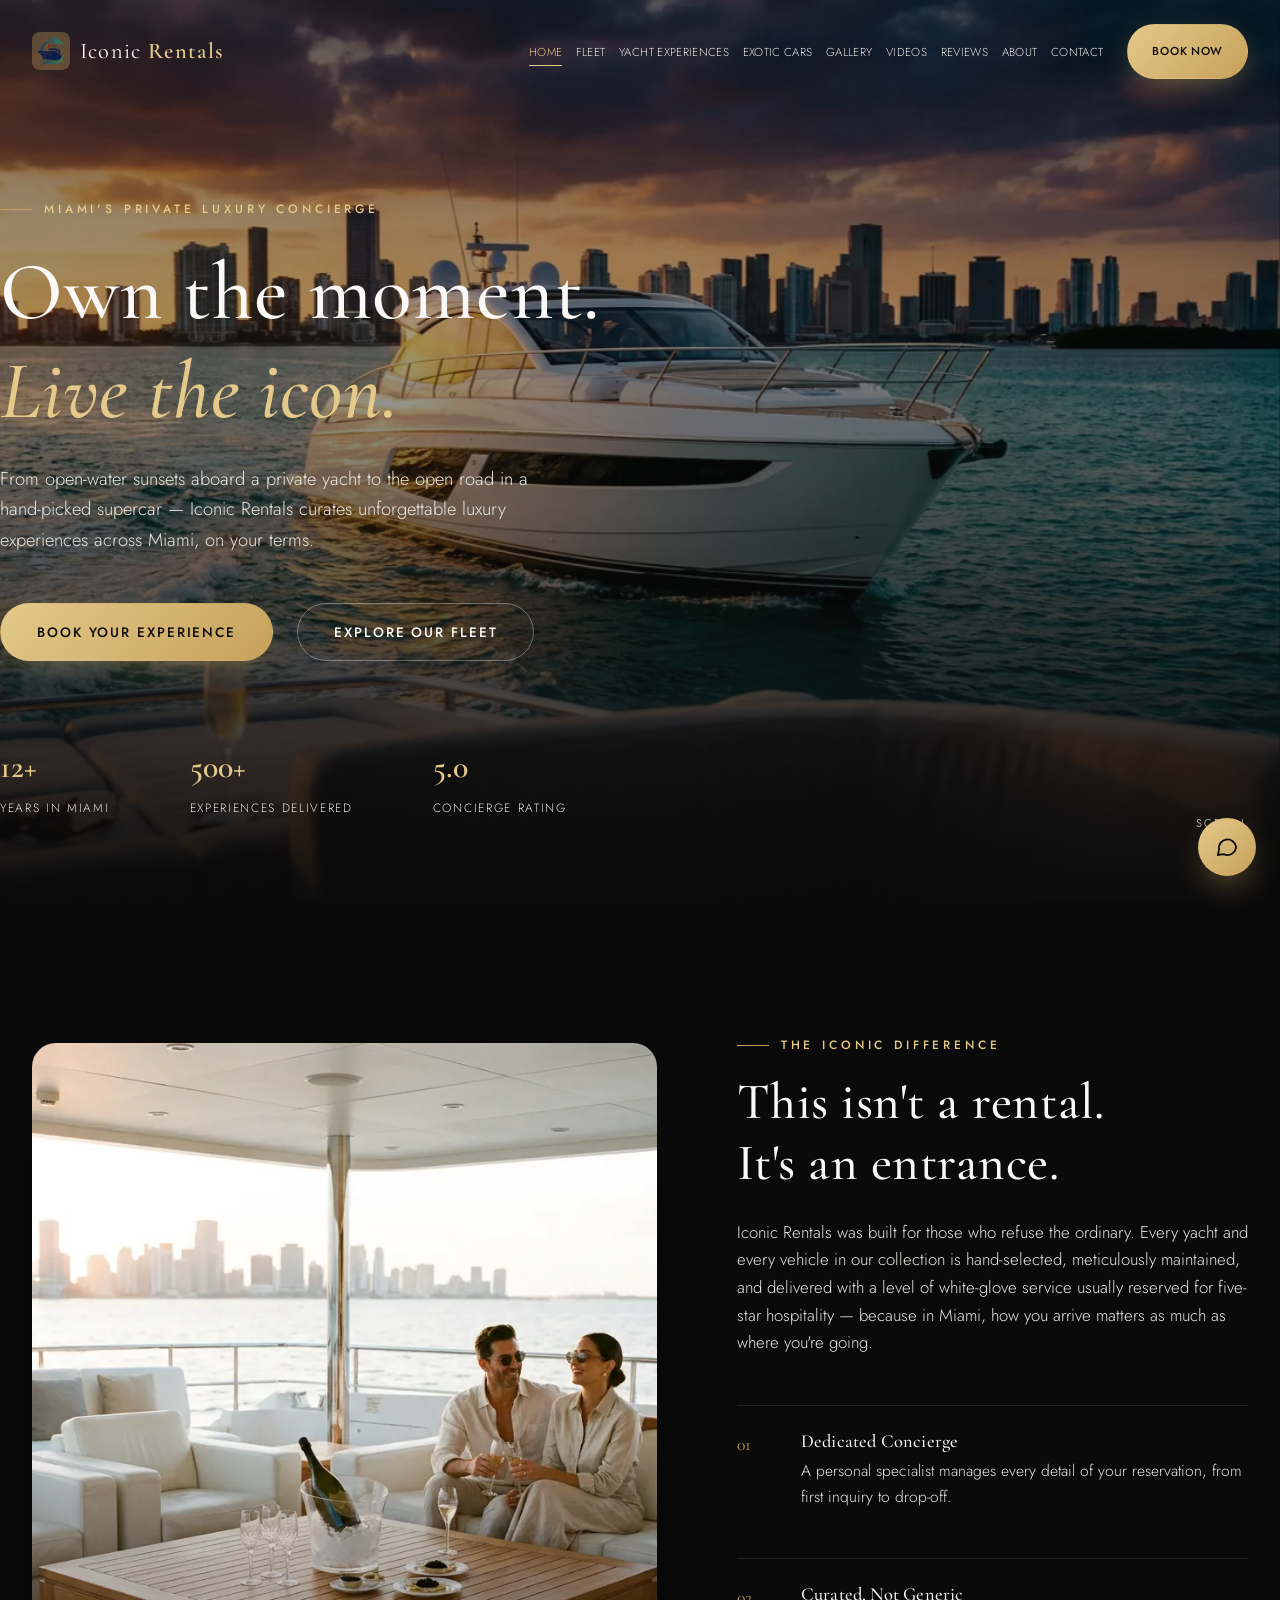
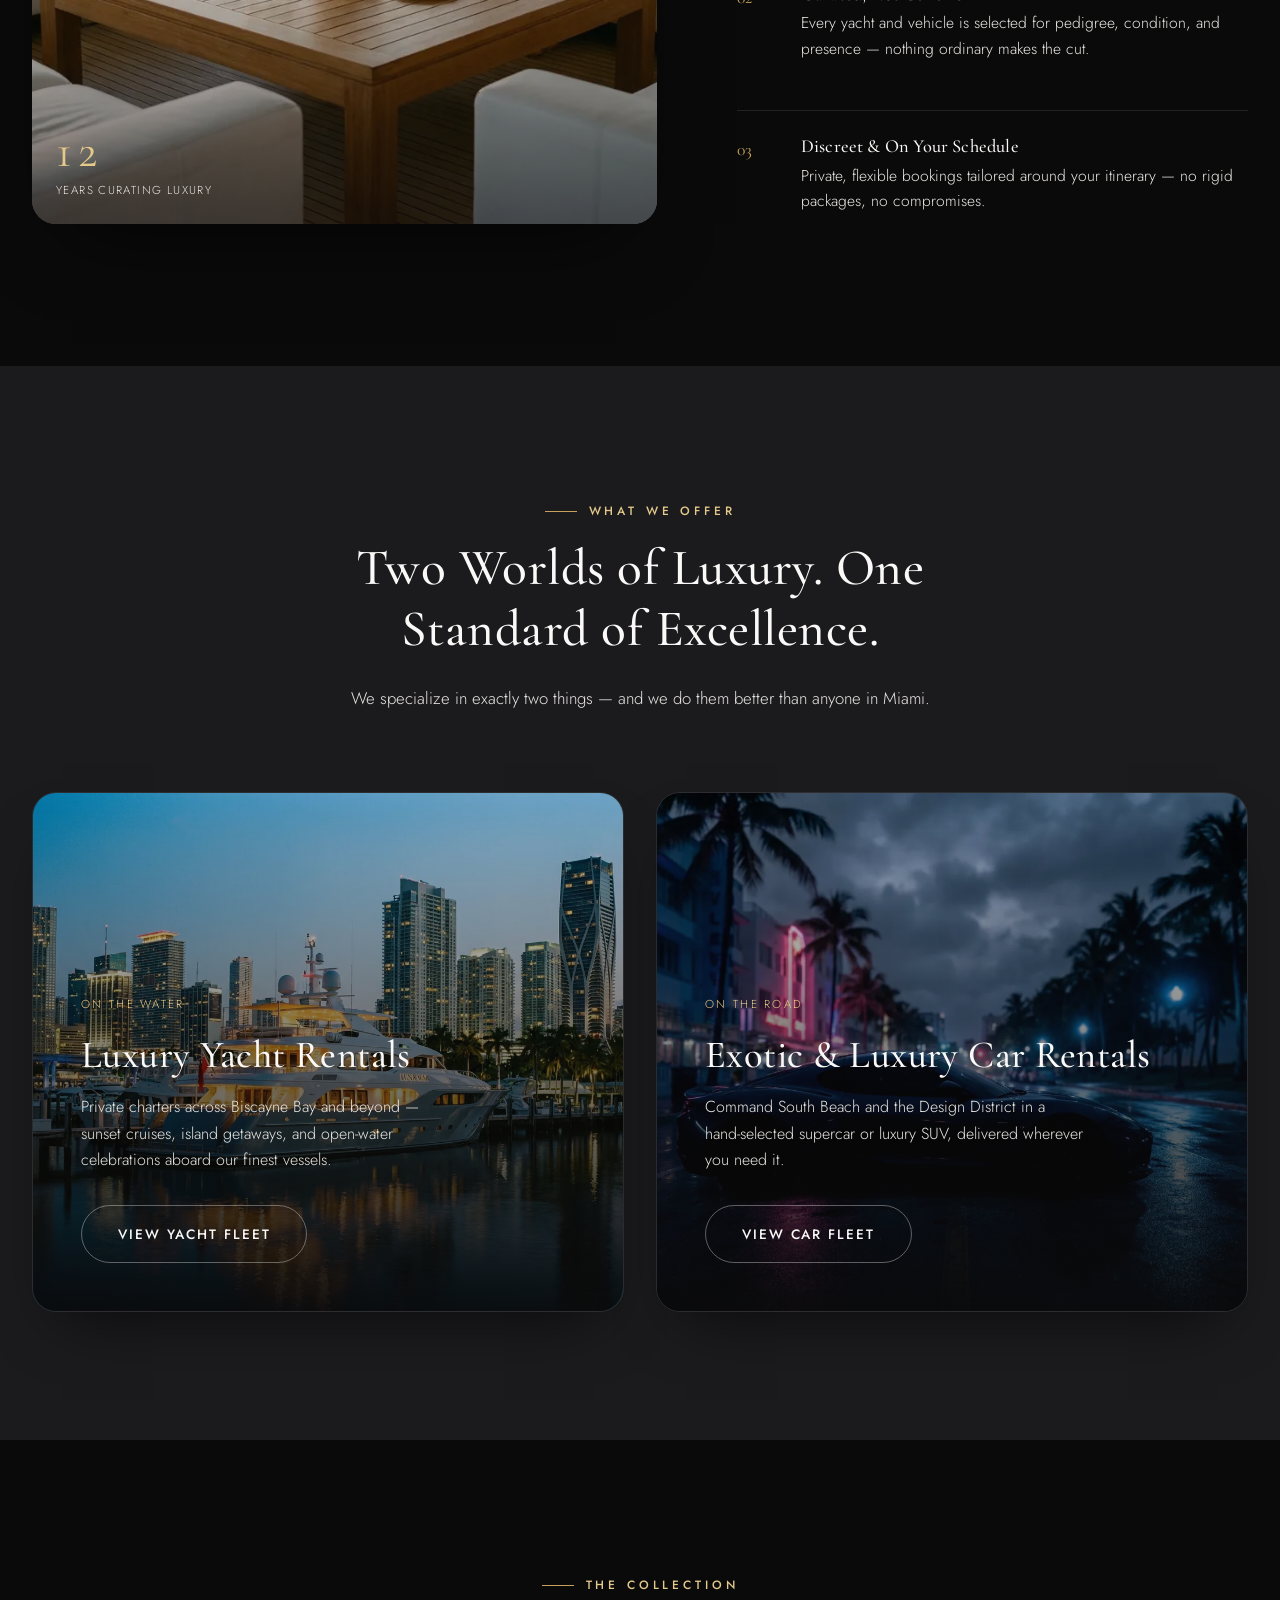
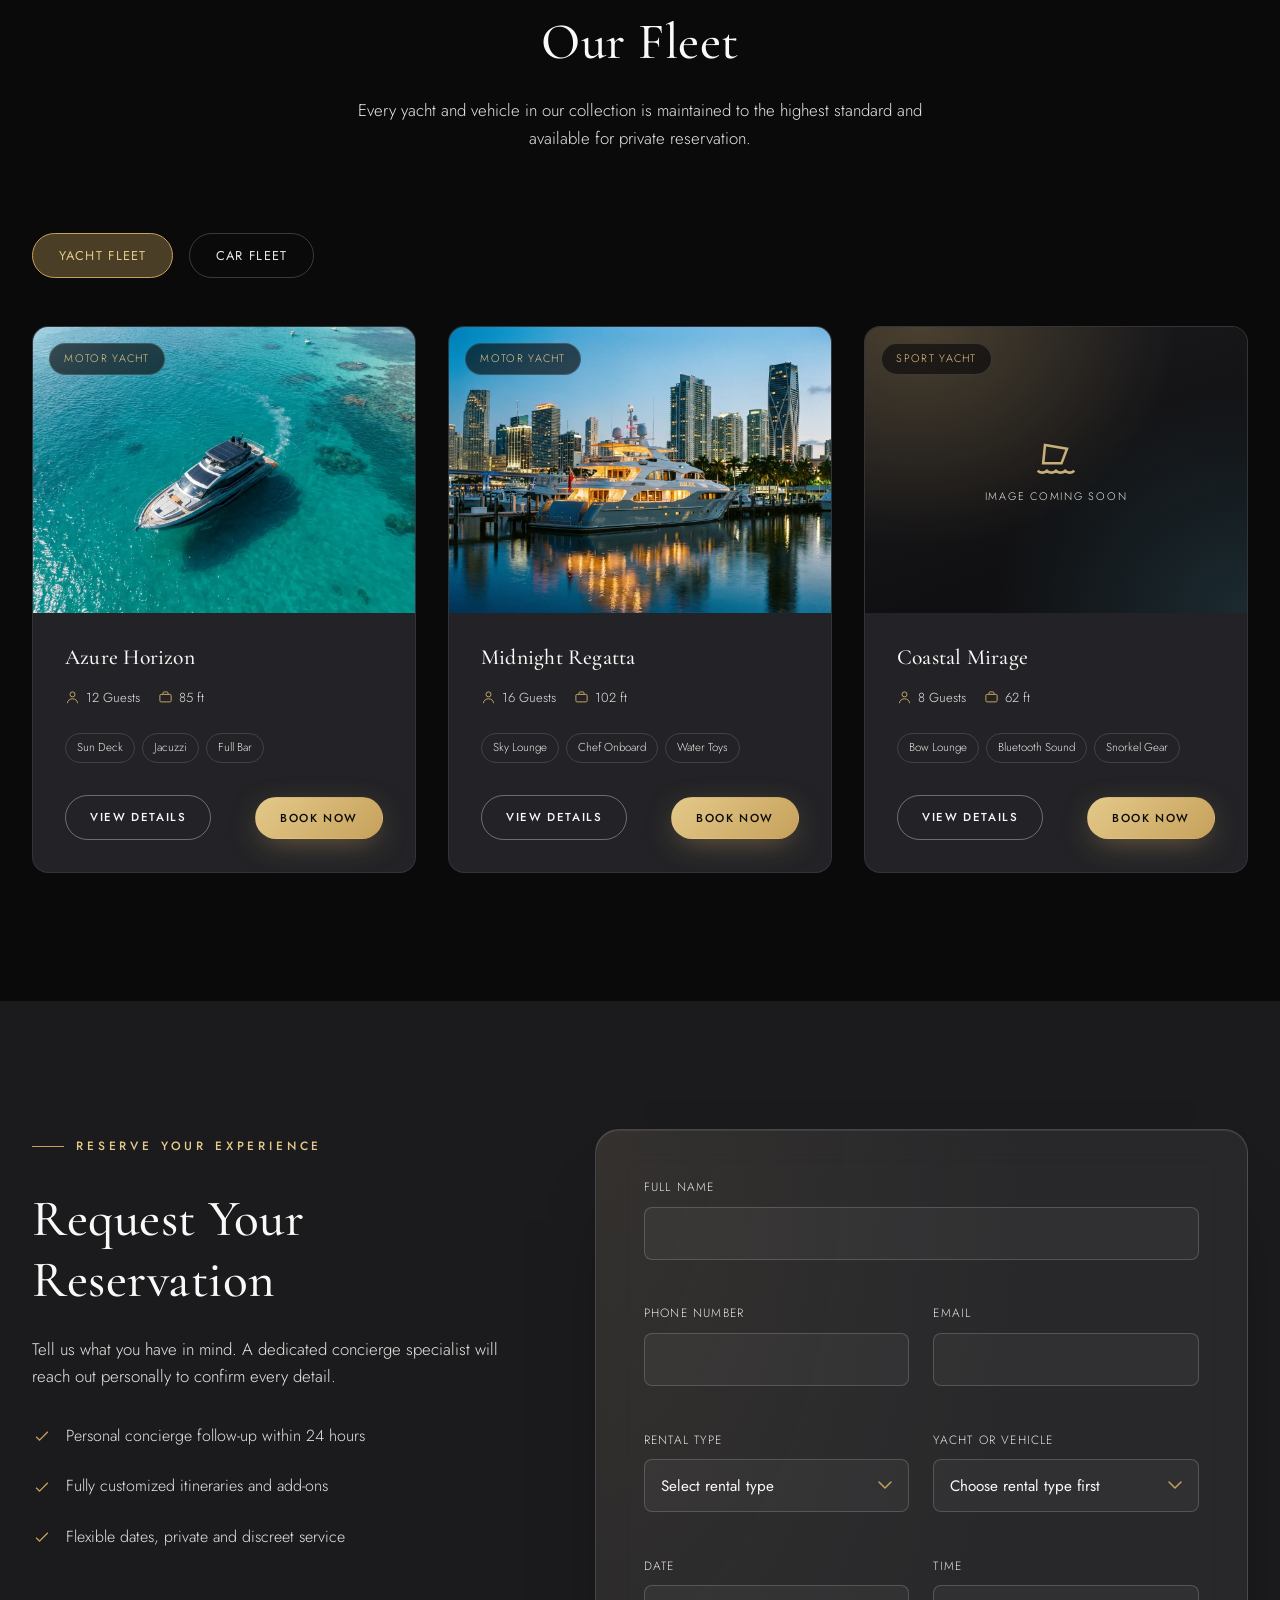
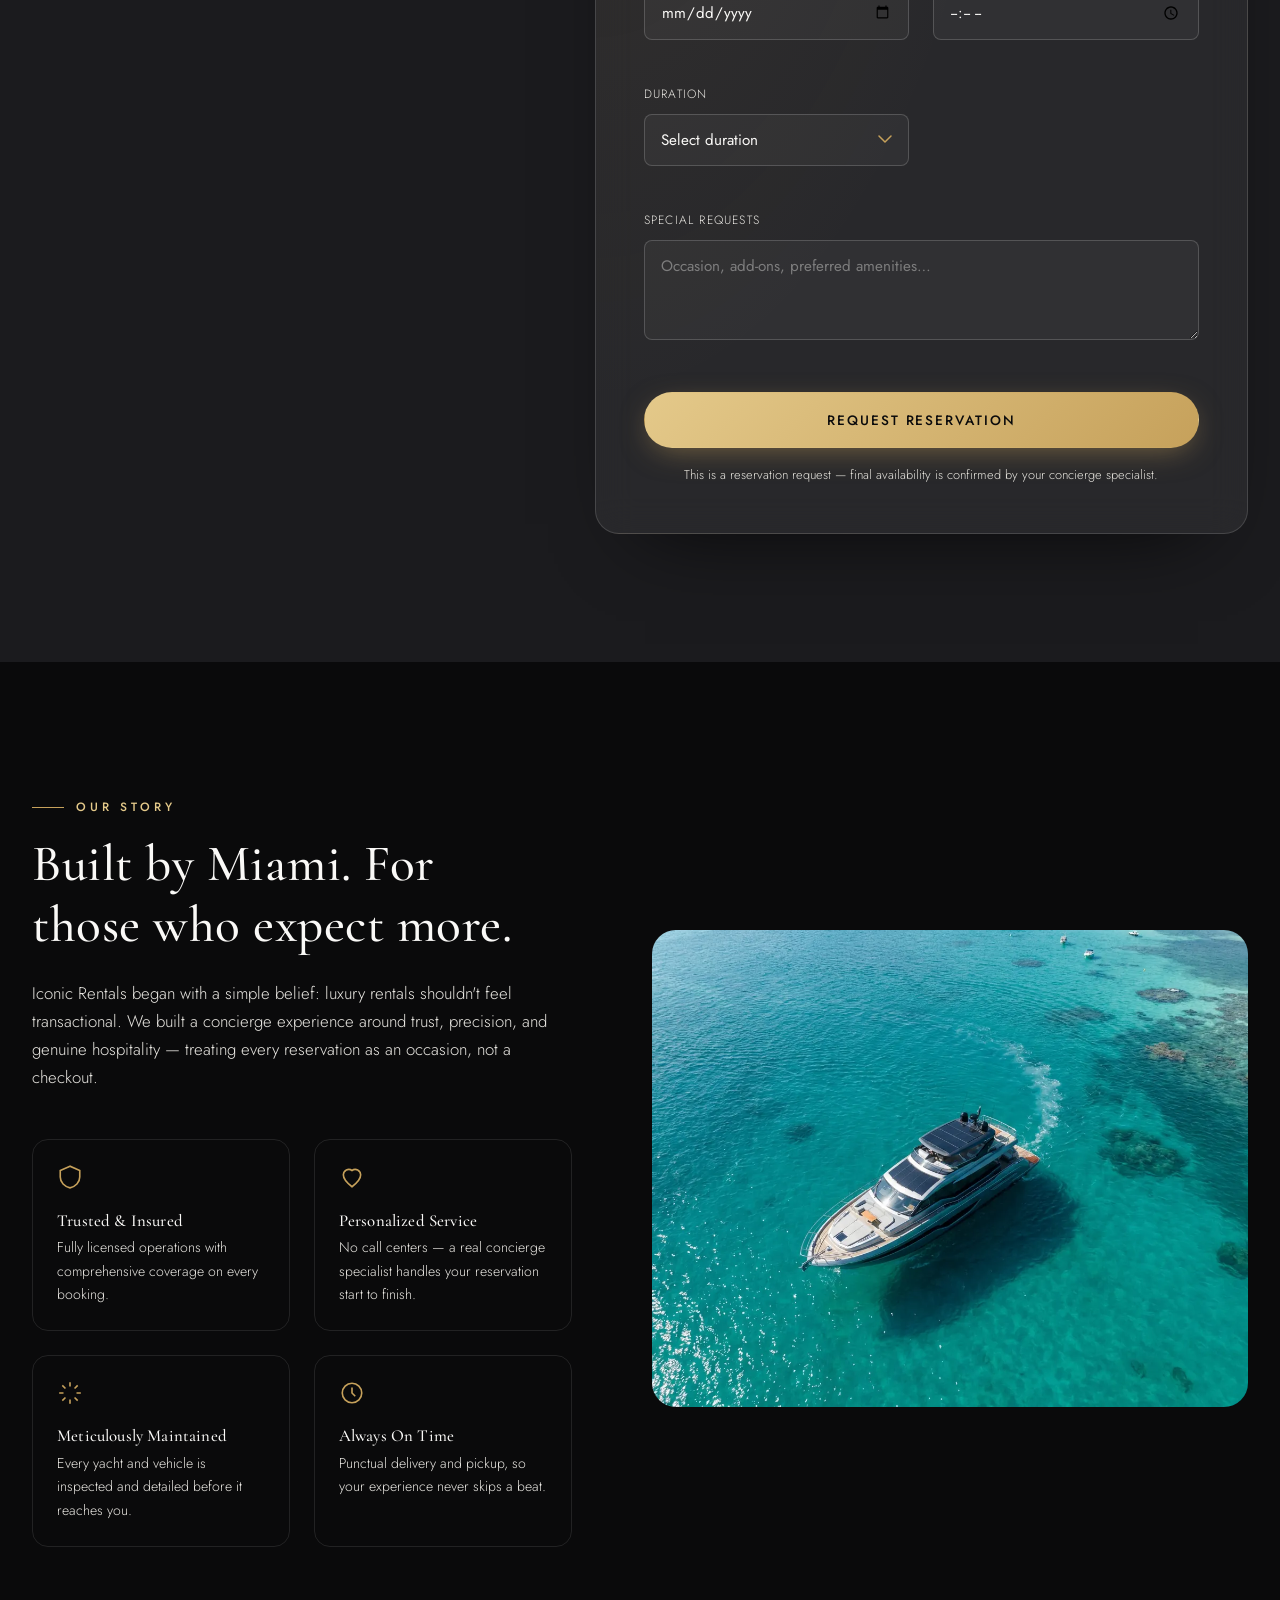
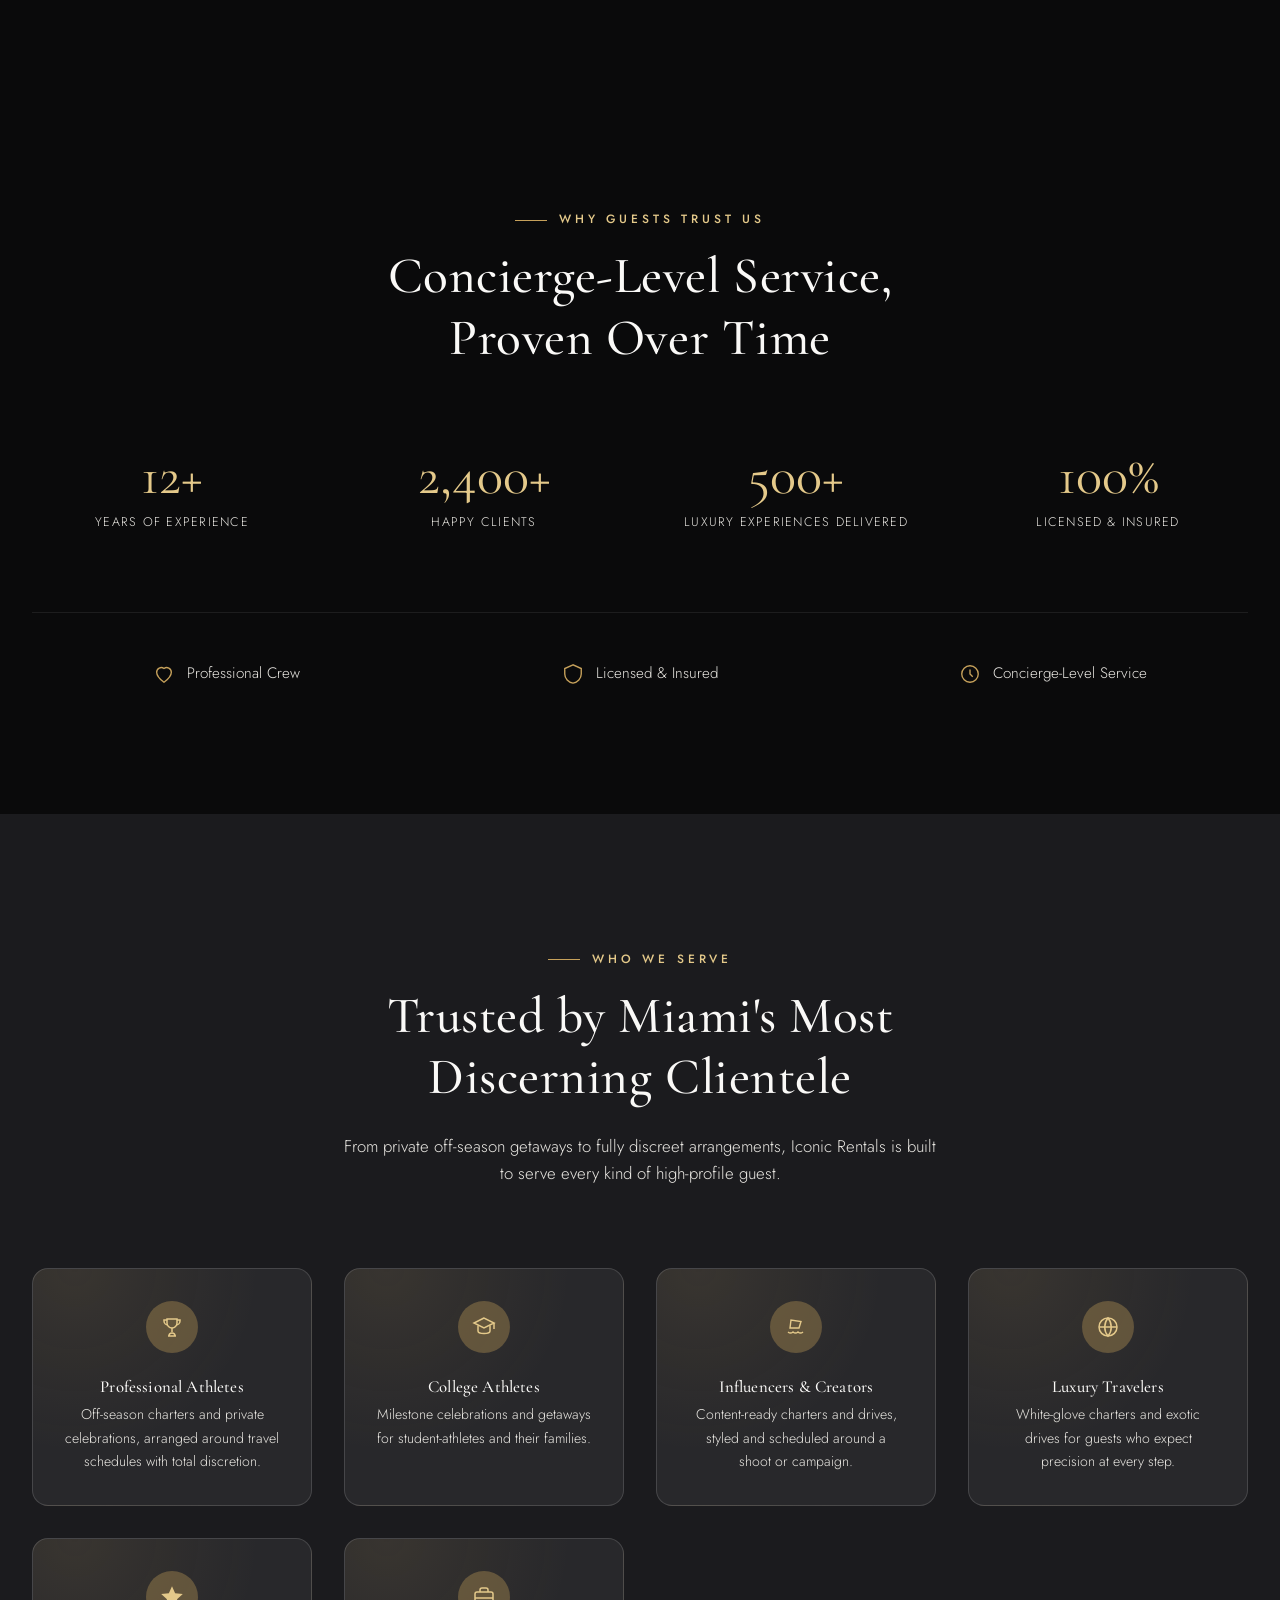
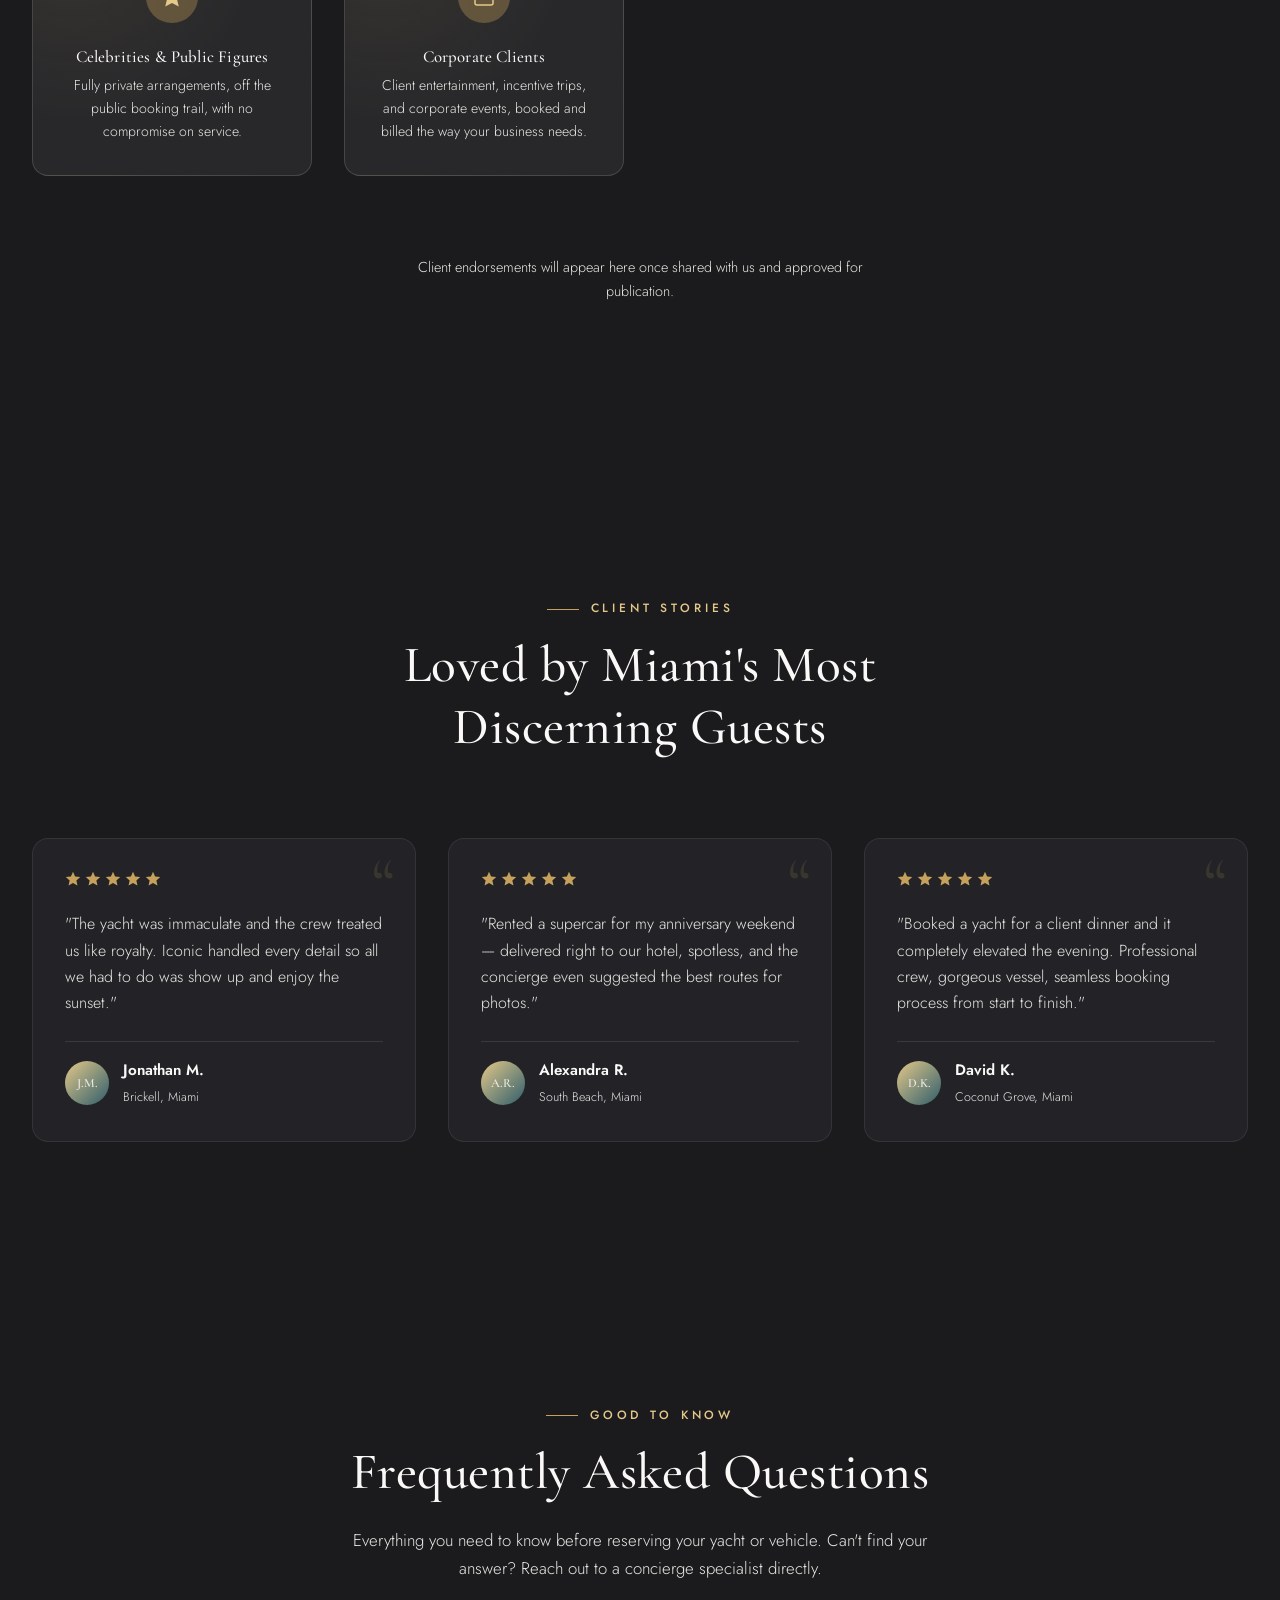
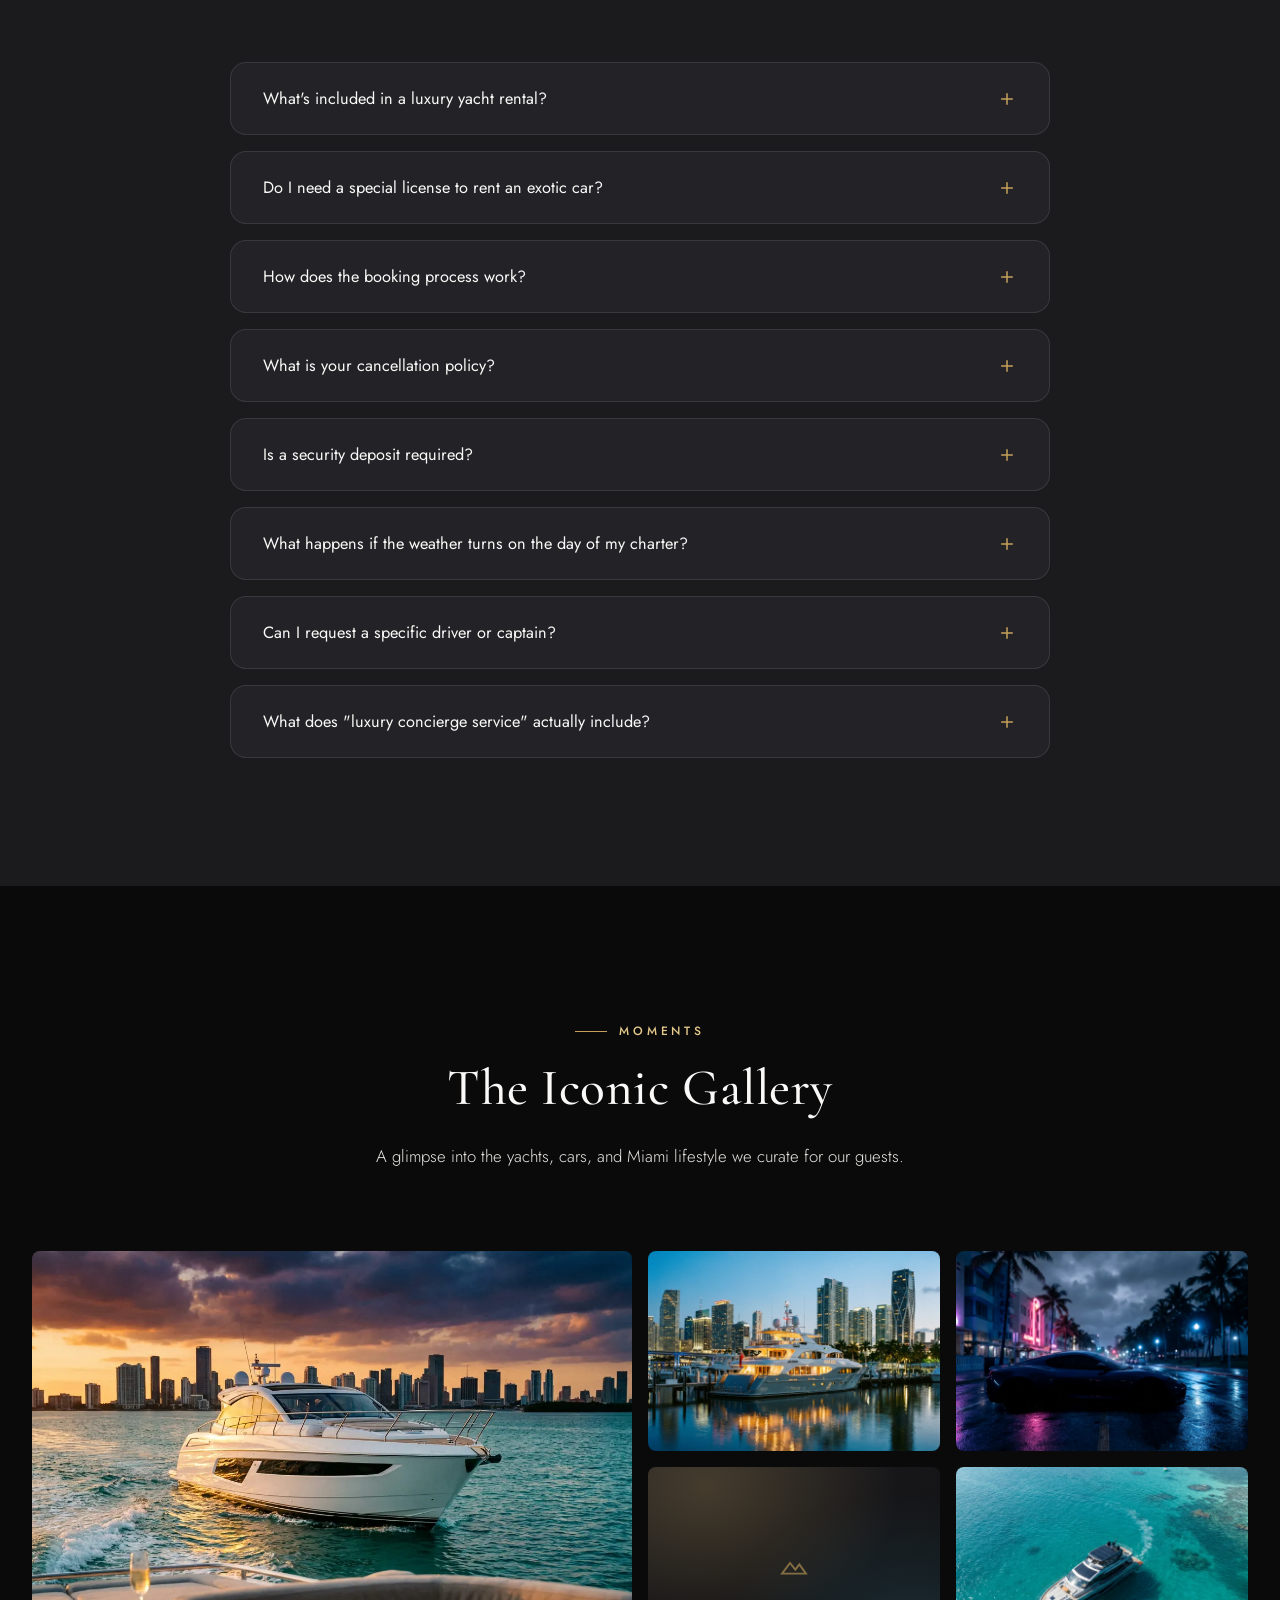
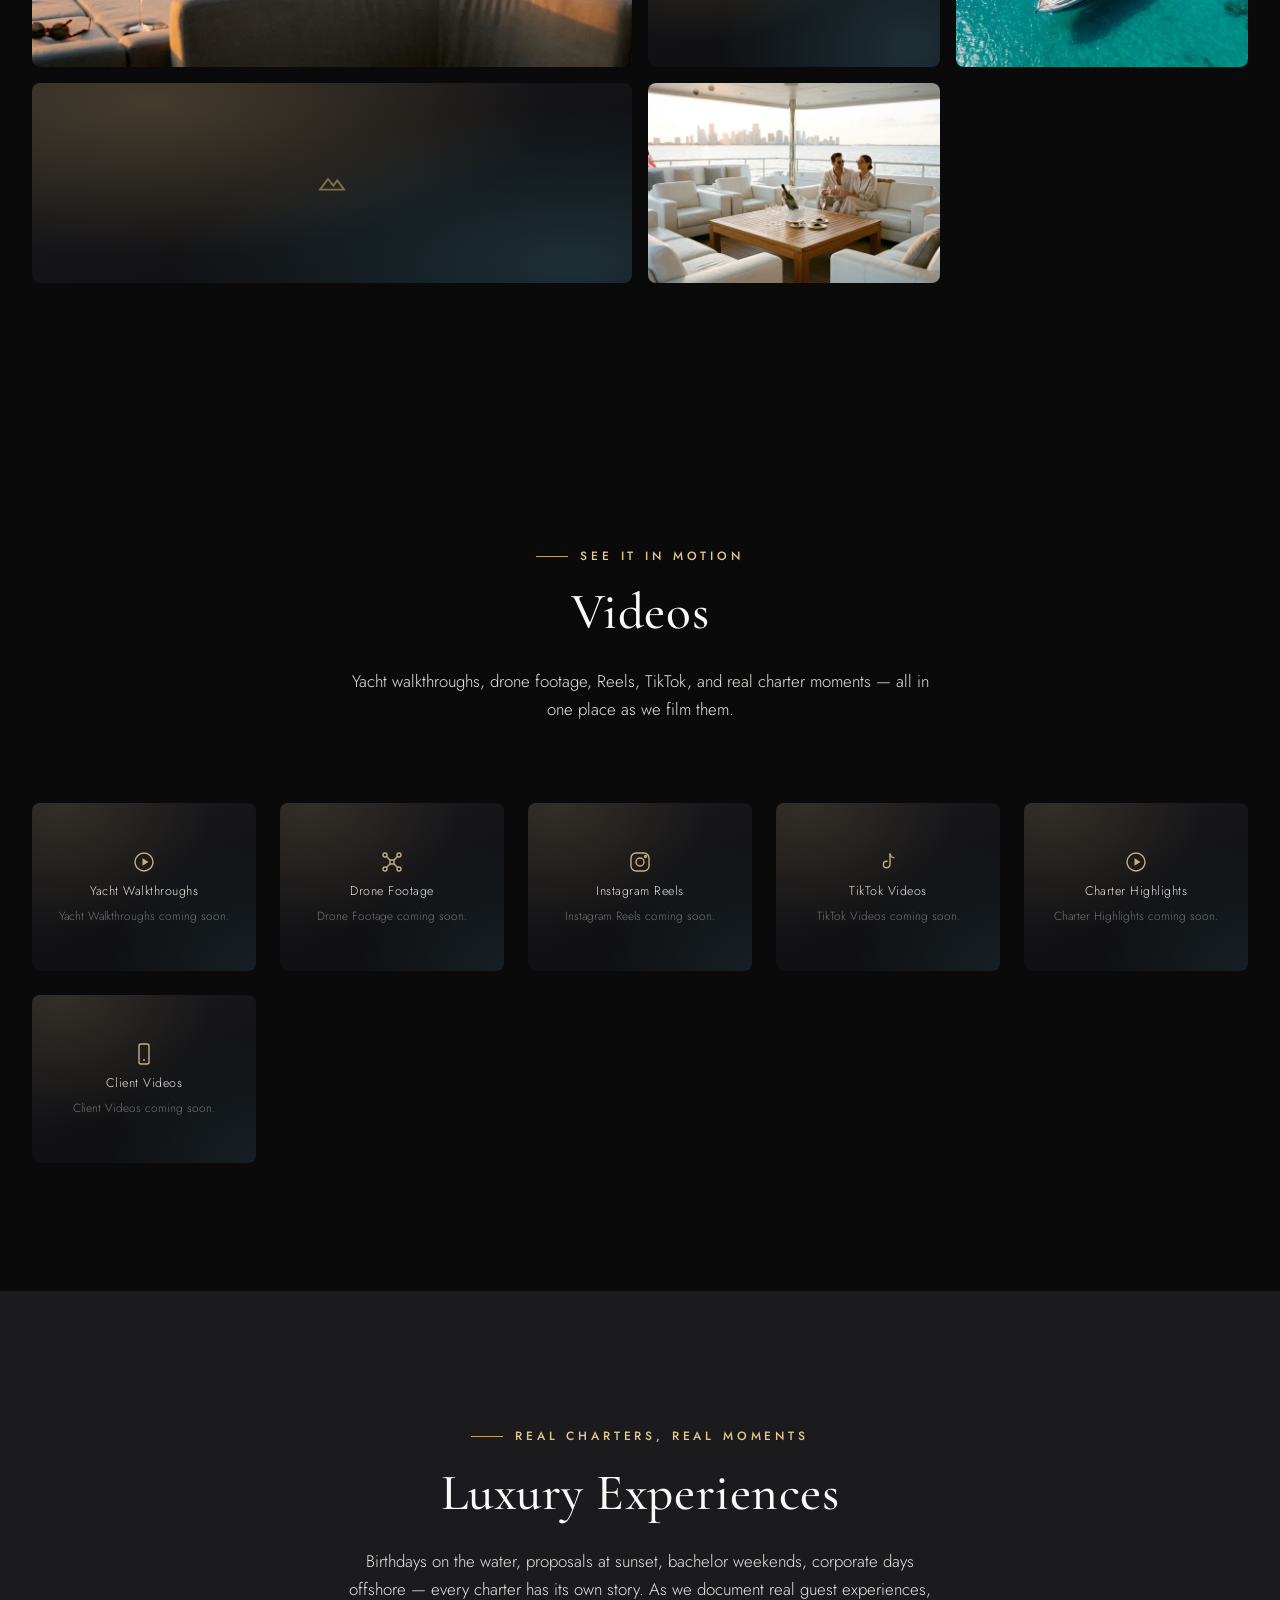
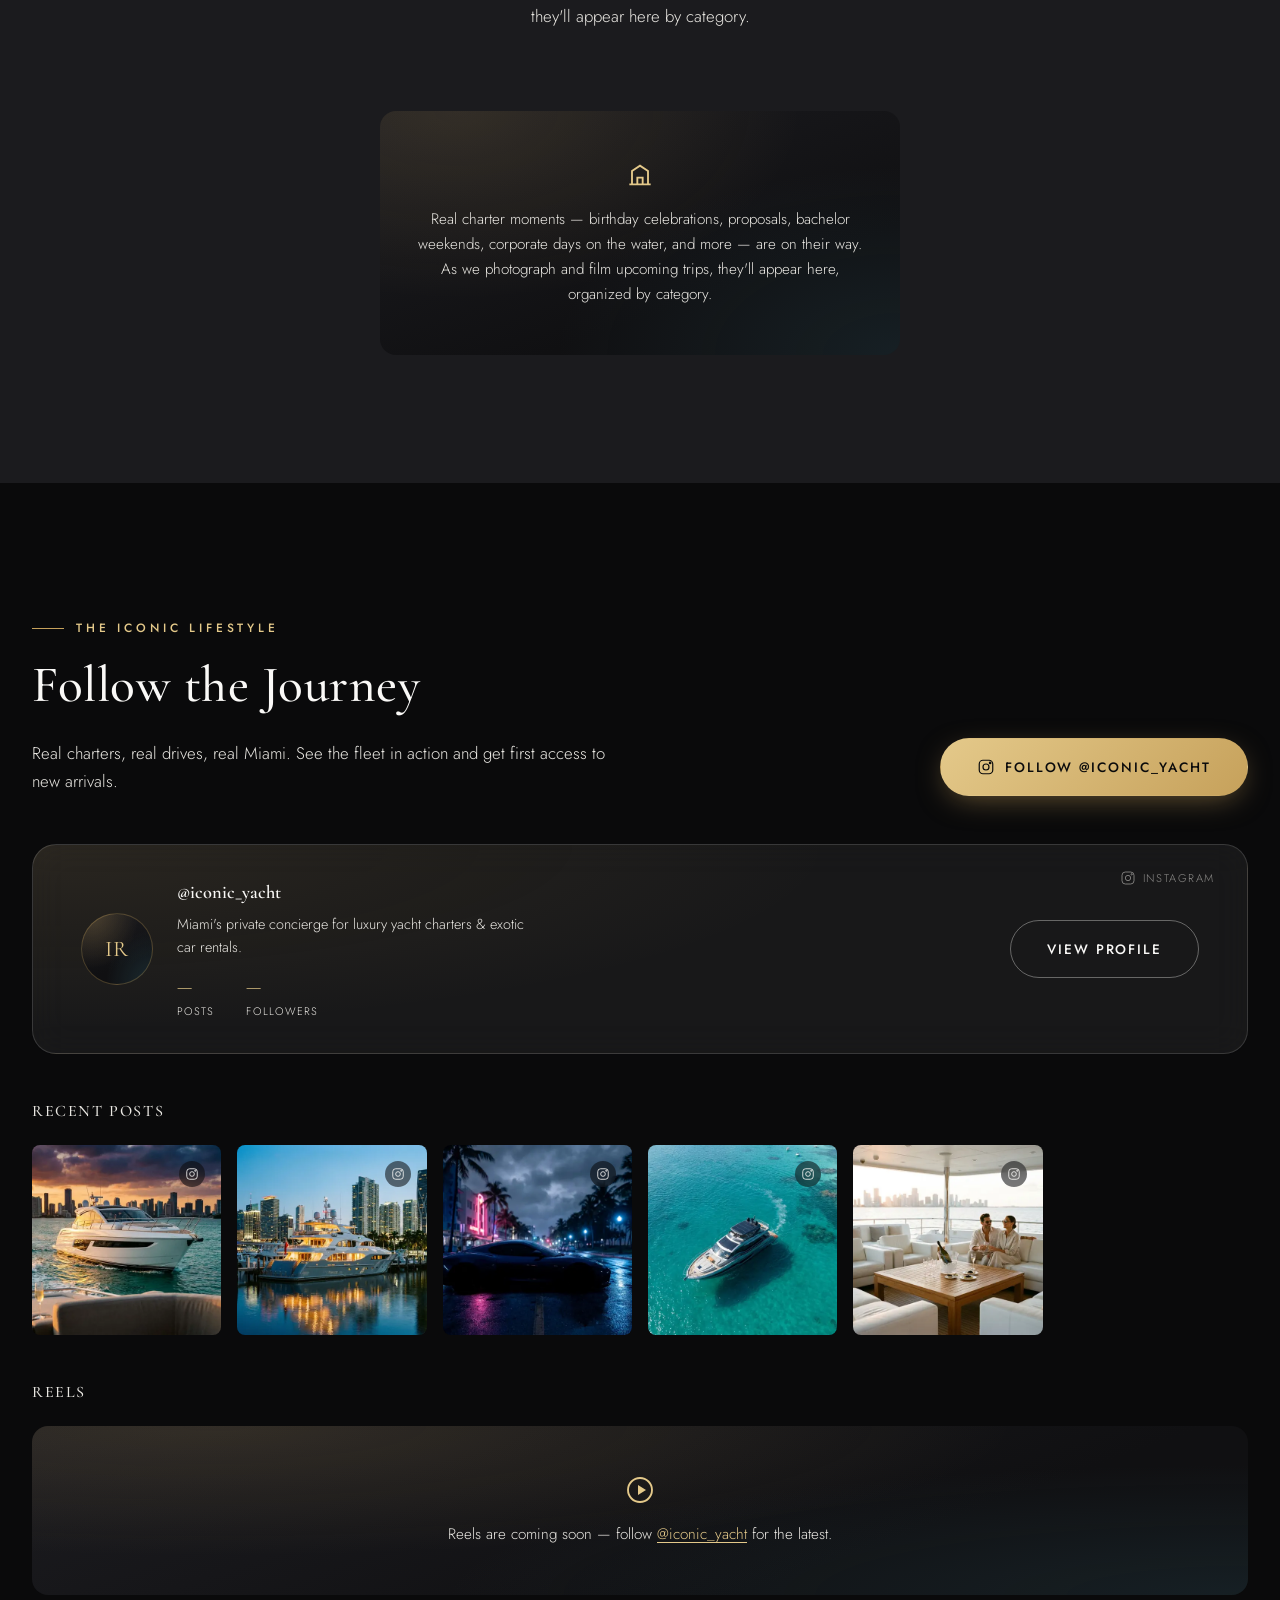
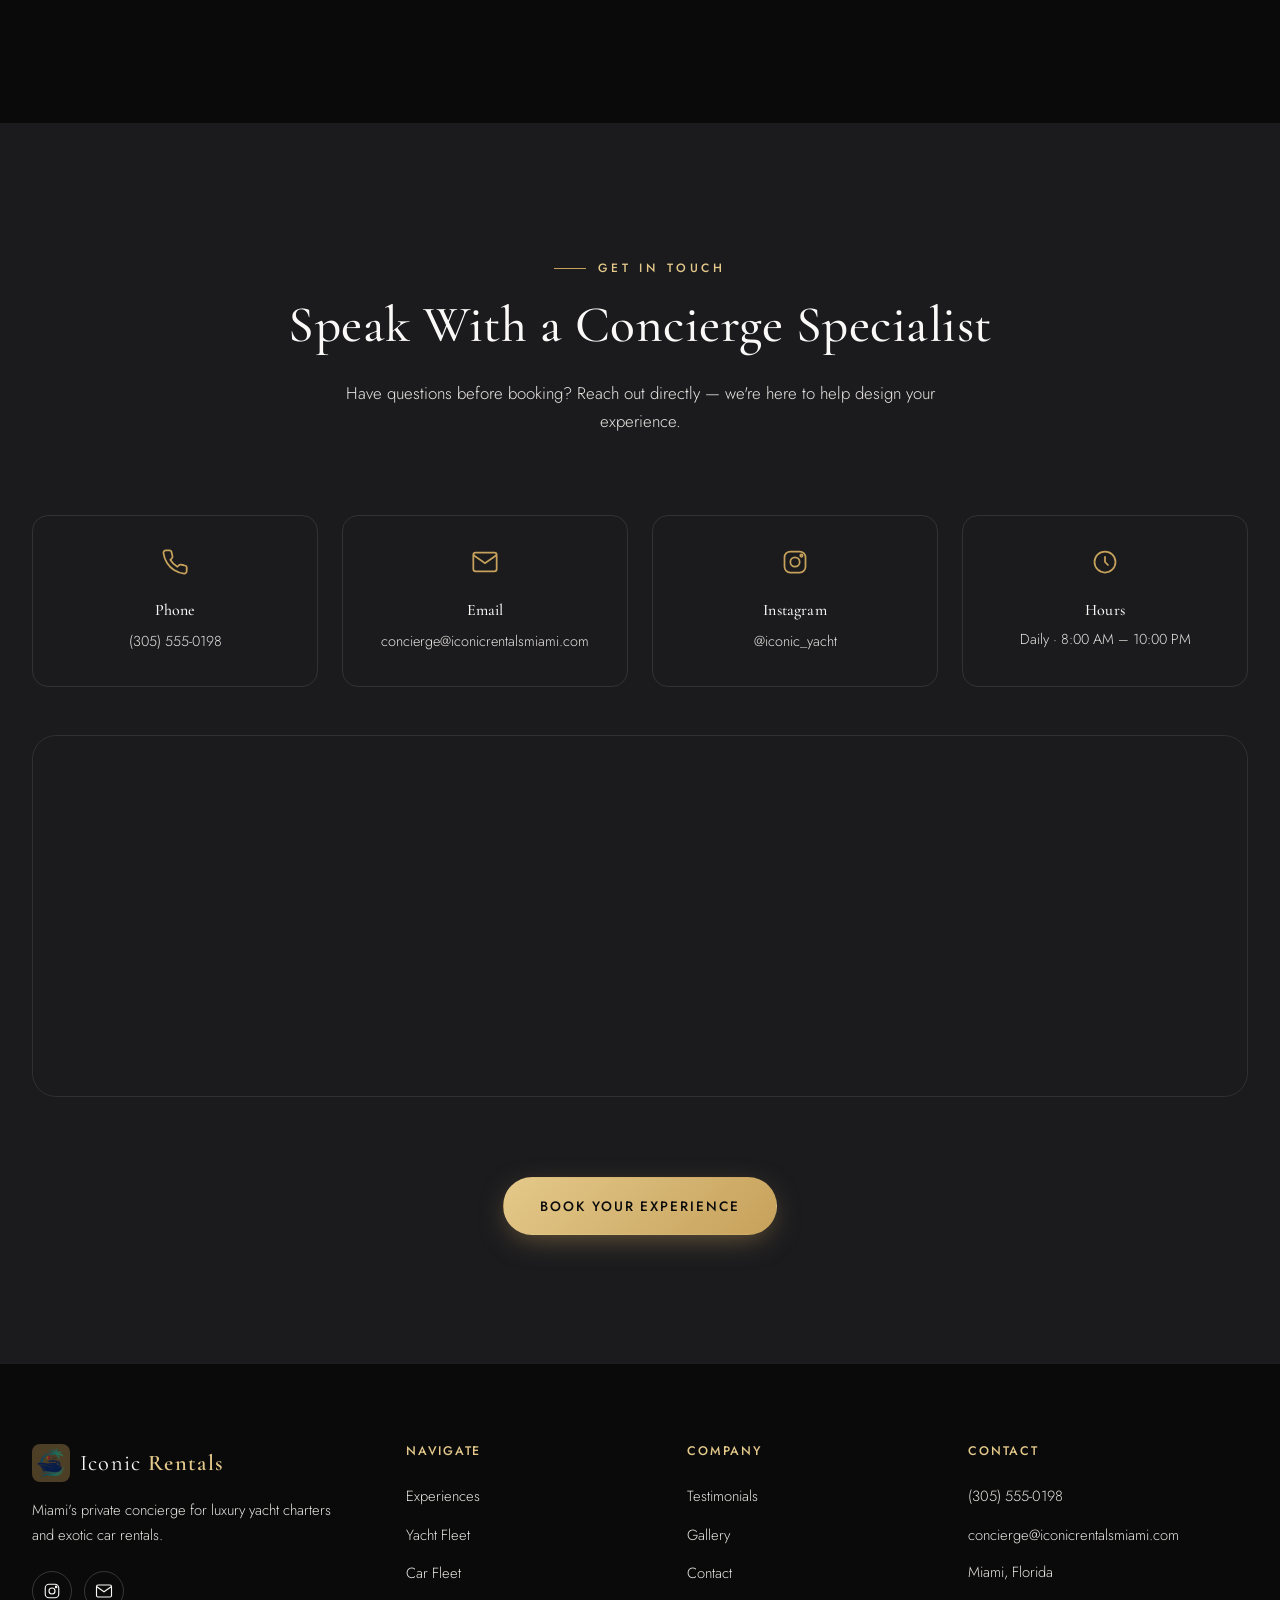
==== commit 4455b79d: "Phase 5.2: brand logo integration, nav upgrade, and Videos section Integrates the client's official " ====
--- a/index.html
+++ b/index.html
@@ -41,14 +41,20 @@
 -->
 
 <link rel="canonical" href="https://www.iconicrentalsmiami.com/" />
-<link rel="icon" href="data:image/svg+xml,%3Csvg xmlns='http://www.w3.org/2000/svg' viewBox='0 0 100 100'%3E%3Crect width='100' height='100' rx='20' fill='%230a0a0b'/%3E%3Ctext x='50' y='68' font-family='Georgia,serif' font-size='58' fill='%23c6a15b' text-anchor='middle'%3EI%3C/text%3E%3C/svg%3E" />
+<link rel="icon" href="/favicon.ico" sizes="any" />
+<link rel="icon" type="image/png" sizes="32x32" href="images/favicon-32.png" />
+<link rel="icon" type="image/png" sizes="192x192" href="images/favicon-192.png" />
+<link rel="apple-touch-icon" href="images/apple-touch-icon.png" />
 
 <meta property="og:type" content="website" />
 <meta property="og:site_name" content="Iconic Rentals" />
 <meta property="og:title" content="Iconic Rentals | Luxury Yacht & Exotic Car Rentals in Miami" />
 <meta property="og:description" content="Private yacht charters and exotic car rentals for Miami's most unforgettable experiences." />
-<meta property="og:image" content="images/hero-yacht-miami.jpg" />
+<meta property="og:image" content="images/og-image-brand.jpg" />
+<meta property="og:image:width" content="1200" />
+<meta property="og:image:height" content="630" />
 <meta name="twitter:card" content="summary_large_image" />
+<meta name="twitter:image" content="images/og-image-brand.jpg" />
 
 <link rel="preload" as="font" type="font/woff2" href="fonts/cormorant-garamond-normal.woff2" crossorigin />
 <link rel="preload" as="font" type="font/woff2" href="fonts/jost.woff2" crossorigin />
@@ -156,18 +162,26 @@
 
 <header class="site-header">
   <div class="container">
-    <a href="#top" class="brand">Iconic <strong>Rentals</strong></a>
+    <a href="#top" class="brand">
+      <span class="brand-mark">
+        <picture><source srcset="images/logo-icon.webp" type="image/webp" /><img src="images/logo-icon.png" alt="" width="35" height="40" /></picture>
+      </span>
+      <span class="brand-text">Iconic <strong>Rentals</strong></span>
+    </a>
 
     <nav class="main-nav" id="primary-nav" aria-label="Primary">
       <ul class="nav-links">
-        <li><a href="#services">Experiences</a></li>
-        <li><a href="#yacht-fleet">Yachts</a></li>
-        <li><a href="#car-fleet">Cars</a></li>
+        <li><a href="#top">Home</a></li>
+        <li><a href="#fleet">Fleet</a></li>
+        <li><a href="#yacht-fleet">Yacht Experiences</a></li>
+        <li><a href="#car-fleet">Exotic Cars</a></li>
+        <li><a href="#gallery">Gallery</a></li>
+        <li><a href="#videos">Videos</a></li>
+        <li><a href="#testimonials">Reviews</a></li>
         <li><a href="#about">About</a></li>
-        <li><a href="#gallery">Gallery</a></li>
         <li><a href="#contact">Contact</a></li>
       </ul>
-      <a href="#booking" class="btn btn-primary nav-cta" data-quick-book>Book Your Experience</a>
+      <a href="#booking" class="btn btn-primary nav-cta" data-quick-book>Book Now</a>
     </nav>
 
     <button class="nav-toggle" aria-expanded="false" aria-controls="primary-nav" aria-label="Toggle navigation menu">
@@ -769,6 +783,19 @@
     </div>
   </section>
 
+  <!-- ============ VIDEOS ============ -->
+  <section class="section" id="videos" aria-labelledby="videos-heading">
+    <div class="container">
+      <div class="section-head center reveal">
+        <span class="eyebrow">See It In Motion</span>
+        <h2 class="section-title" id="videos-heading">Videos</h2>
+        <p class="section-sub">Yacht walkthroughs, drone footage, Reels, TikTok, and real charter moments — all in one place as we film them.</p>
+      </div>
+
+      <div class="media-video-grid reveal-stagger" id="videosGrid"></div>
+    </div>
+  </section>
+
   <!-- ============ LUXURY EXPERIENCES ============ -->
   <section class="section section--charcoal" id="luxury-experiences" aria-labelledby="luxury-experiences-heading">
     <div class="container">
@@ -889,7 +916,12 @@
 <footer class="site-footer">
   <div class="container footer-grid">
     <div class="footer-brand">
-      <a href="#top" class="brand">Iconic <strong>Rentals</strong></a>
+      <a href="#top" class="brand footer-brand-logo">
+        <span class="brand-mark">
+          <picture><source srcset="images/logo-icon.webp" type="image/webp" /><img src="images/logo-icon.png" alt="" width="35" height="40" /></picture>
+        </span>
+        <span class="brand-text">Iconic <strong>Rentals</strong></span>
+      </a>
       <p>Miami's private concierge for luxury yacht charters and exotic car rentals.</p>
       <div class="footer-social">
         <a href="https://www.instagram.com/iconic_yacht/" target="_blank" rel="noopener" aria-label="Iconic Rentals on Instagram">
@@ -1057,6 +1089,7 @@
 <script src="js/experiences.min.js"></script>
 <script src="js/clientele-data.min.js"></script>
 <script src="js/clientele.min.js"></script>
+<script src="js/videos.min.js"></script>
 <script src="js/booking-config.js"></script>
 <script src="js/booking-api.min.js"></script>
 <script src="js/analytics.min.js"></script>
--- a/css/style.min.css
+++ b/css/style.min.css
@@ -1 +1 @@
-@view-transition{navigation:auto}@media (prefers-reduced-motion:reduce){@view-transition{navigation:none}}:root{--color-black:#0a0a0b;--color-charcoal:#1b1b1e;--color-charcoal-soft:#232327;--color-white:#faf9f7;--color-white-dim:#e9e7e2;--color-gold:#c6a15b;--color-gold-light:#e4c98a;--color-gold-dim:rgba(198, 161, 91, 0.35);--color-ocean:#2f5d6b;--color-ocean-light:#6fa3ad;--surface-glass:rgba(255, 255, 255, 0.06);--surface-glass-border:rgba(255, 255, 255, 0.14);--font-serif:'Cormorant Garamond','Playfair Display',Georgia,serif;--font-sans:'Jost','Inter',-apple-system,BlinkMacSystemFont,sans-serif;--space-1:0.5rem;--space-2:1rem;--space-3:1.5rem;--space-4:2rem;--space-5:3rem;--space-6:5rem;--space-7:8rem;--ease-luxury:cubic-bezier(0.22, 1, 0.36, 1);--dur-fast:0.3s;--dur-med:0.6s;--dur-slow:1s;--max-width:1320px;--radius-lg:24px;--radius-md:16px;--radius-sm:8px}*,::after,::before{box-sizing:border-box}html{scroll-behavior:smooth;-webkit-text-size-adjust:100%}@media (prefers-reduced-motion:reduce){html{scroll-behavior:auto}*,::after,::before{animation-duration:0s!important;animation-iteration-count:1!important;transition-duration:0s!important;scroll-behavior:auto!important}}body{margin:0;background:var(--color-black);color:var(--color-white);font-family:var(--font-sans);font-weight:300;line-height:1.65;-webkit-font-smoothing:antialiased;overflow-x:hidden}img{max-width:100%;display:block}a{color:inherit;text-decoration:none}ul{list-style:none;margin:0;padding:0}button{font-family:inherit}h1,h2,h3,h4,h5{font-family:var(--font-serif);font-weight:500;line-height:1.2;margin:0;letter-spacing:.01em;text-wrap:balance}p{margin:0}.container{width:100%;max-width:var(--max-width);margin:0 auto;padding:0 var(--space-4)}.hero,section[id]{scroll-margin-top:96px}@media (max-width:640px){.hero,section[id]{scroll-margin-top:76px}}@media (max-width:640px){.container{padding:0 var(--space-3)}}.skip-link{position:absolute;left:-999px;top:0;background:var(--color-gold);color:var(--color-black);padding:.75rem 1.25rem;z-index:1000;border-radius:0 0 var(--radius-sm) 0;font-weight:600}.skip-link:focus{left:0}:focus-visible{outline:2px solid var(--color-gold);outline-offset:3px;border-radius:2px;box-shadow:0 0 0 6px rgba(198,161,91,.18)}::selection{background:rgba(198,161,91,.35);color:var(--color-white)}::-webkit-scrollbar{width:10px}::-webkit-scrollbar-track{background:var(--color-black)}::-webkit-scrollbar-thumb{background:linear-gradient(var(--color-gold-dim),rgba(198,161,91,.6));border-radius:999px;border:2px solid var(--color-black)}html{scrollbar-color:rgba(198,161,91,0.55) var(--color-black);scrollbar-width:thin}.eyebrow{display:inline-flex;align-items:center;gap:.75rem;font-family:var(--font-sans);font-size:.75rem;letter-spacing:.32em;text-transform:uppercase;color:var(--color-gold-light);font-weight:500}.eyebrow::before{content:'';width:32px;height:1px;background:var(--color-gold)}.section{padding:var(--space-7) 0;position:relative}@media (max-width:900px){.section{padding:var(--space-6) 0}}.section--charcoal{background:var(--color-charcoal)}.section-head{max-width:720px;margin-bottom:var(--space-6)}.section-head.center{margin-left:auto;margin-right:auto;text-align:center}.section-title{font-size:clamp(2.25rem, 4vw, 3.25rem);margin-top:var(--space-2);color:var(--color-white)}.section-sub{margin-top:var(--space-3);font-size:1.05rem;color:var(--color-white-dim);max-width:60ch}.section-head.center .section-sub{margin-left:auto;margin-right:auto}.btn{position:relative;display:inline-flex;align-items:center;justify-content:center;gap:.6rem;padding:1.05rem 2.25rem;border-radius:999px;font-size:.85rem;letter-spacing:.14em;text-transform:uppercase;font-weight:500;cursor:pointer;border:1px solid transparent;overflow:hidden;isolation:isolate;transition:transform var(--dur-fast) var(--ease-luxury),background-color var(--dur-fast) var(--ease-luxury),border-color var(--dur-fast) var(--ease-luxury),color var(--dur-fast) var(--ease-luxury),box-shadow var(--dur-fast) var(--ease-luxury);white-space:nowrap}.btn::after{content:'';position:absolute;z-index:1;top:0;left:-65%;width:35%;height:100%;background:linear-gradient(115deg,transparent,rgba(255,255,255,.4),transparent);transform:skewX(-18deg);transition:left .85s var(--ease-luxury);pointer-events:none}.btn:hover::after{left:130%}.btn-ripple{position:absolute;z-index:2;border-radius:50%;background:rgba(255,255,255,.45);transform:scale(0);animation:btn-ripple-anim .6s var(--ease-luxury);pointer-events:none}@keyframes btn-ripple-anim{to{transform:scale(1);opacity:0}}@media (prefers-reduced-motion:reduce){.btn-ripple{display:none}}.btn:active{transform:scale(.97)}.btn-primary{background:linear-gradient(135deg,var(--color-gold-light),var(--color-gold));color:var(--color-black);box-shadow:0 8px 30px -8px rgba(198,161,91,.55)}.btn-primary:hover{transform:translateY(-2px);box-shadow:0 16px 40px -10px rgba(198,161,91,.75)}.btn-ghost{background:0 0;border-color:rgba(250,249,247,.35);color:var(--color-white)}.btn-ghost:hover{border-color:var(--color-gold);color:var(--color-gold-light);background:rgba(198,161,91,.08);transform:translateY(-2px)}.btn-block{width:100%}.site-header{position:fixed;top:0;left:0;right:0;z-index:500;padding:var(--space-3) 0;transition:background-color var(--dur-med) var(--ease-luxury),padding var(--dur-med) var(--ease-luxury),box-shadow var(--dur-med) var(--ease-luxury),border-color var(--dur-med) var(--ease-luxury);border-bottom:1px solid transparent}.site-header.is-scrolled{background:rgba(10,10,11,.82);backdrop-filter:blur(16px) saturate(140%);-webkit-backdrop-filter:blur(16px) saturate(140%);padding:var(--space-2) 0;border-bottom-color:rgba(198,161,91,.18);box-shadow:0 10px 40px -20px rgba(0,0,0,.6)}.site-header .container{display:flex;align-items:center;justify-content:space-between;gap:var(--space-3)}.brand{font-family:var(--font-serif);font-size:1.4rem;letter-spacing:.06em;color:var(--color-white);display:flex;align-items:baseline;gap:.4rem}.brand strong{color:var(--color-gold-light);font-weight:600}.main-nav{display:flex;align-items:center;gap:var(--space-5)}.nav-links{display:flex;gap:var(--space-4)}.nav-links a{font-size:.8rem;letter-spacing:.1em;text-transform:uppercase;color:var(--color-white-dim);position:relative;padding:.25rem 0;transition:color var(--dur-fast) var(--ease-luxury)}.nav-links a::after{content:'';position:absolute;left:0;bottom:-2px;width:0;height:1px;background:var(--color-gold);transition:width var(--dur-med) var(--ease-luxury)}.nav-links a:focus-visible,.nav-links a:hover{color:var(--color-white)}.nav-links a:focus-visible::after,.nav-links a:hover::after{width:100%}.nav-links a.is-active-link{color:var(--color-gold-light)}.nav-links a.is-active-link::after{width:100%;background:var(--color-gold-light)}.nav-cta{display:none}@media (min-width:981px){.nav-cta{display:inline-flex}}.nav-toggle{display:none;background:0 0;border:1px solid rgba(250,249,247,.3);border-radius:10px;width:46px;height:40px;padding:0;cursor:pointer;position:relative;z-index:600}.nav-toggle span,.nav-toggle span::after,.nav-toggle span::before{content:'';position:absolute;left:12px;right:12px;height:1px;background:var(--color-white);transition:transform var(--dur-fast) var(--ease-luxury),opacity var(--dur-fast) var(--ease-luxury),top var(--dur-fast) var(--ease-luxury)}.nav-toggle span{top:19px}.nav-toggle span::before{top:-7px}.nav-toggle span::after{top:7px}.nav-toggle[aria-expanded=true] span{background:0 0}.nav-toggle[aria-expanded=true] span::before{top:0;transform:rotate(45deg)}.nav-toggle[aria-expanded=true] span::after{top:0;transform:rotate(-45deg)}@media (max-width:980px){.nav-toggle{display:block}.main-nav{position:fixed;inset:0;background:rgba(10,10,11,.98);backdrop-filter:blur(20px);flex-direction:column;justify-content:center;align-items:center;gap:var(--space-5);transform:translateY(-8px);opacity:0;visibility:hidden;transition:opacity var(--dur-med) var(--ease-luxury),transform var(--dur-med) var(--ease-luxury),visibility var(--dur-med)}.main-nav.is-open{opacity:1;transform:translateY(0);visibility:visible}.nav-links{flex-direction:column;text-align:center;gap:var(--space-4)}.nav-links a{font-size:1.1rem}.nav-cta{display:inline-flex}}.hero{position:relative;min-height:100svh;display:flex;align-items:flex-end;color:var(--color-white);overflow:hidden}.hero-media{position:absolute;inset:0;z-index:0}.hero-media img{width:100%;height:100%;object-fit:cover;object-position:center 60%;transform:scale(1.08);animation:hero-ken-burns 18s var(--ease-luxury) forwards}@keyframes hero-ken-burns{from{transform:scale(1.08)}to{transform:scale(1)}}.hero-media::after{content:'';position:absolute;inset:0;background:linear-gradient(180deg,rgba(10,10,11,.55) 0,rgba(10,10,11,.35) 35%,rgba(10,10,11,.75) 78%,rgba(10,10,11,.96) 100%)}.hero-content{position:relative;z-index:1;padding:calc(var(--space-7) + 4rem) 0 var(--space-6);width:100%}.hero-content .eyebrow{color:var(--color-gold-light)}.hero-title{margin-top:var(--space-3);font-size:clamp(2.6rem, 6.4vw, 5.25rem);max-width:16ch}.hero-title em{font-style:italic;color:var(--color-gold-light)}.hero-text{margin-top:var(--space-3);max-width:52ch;font-size:1.15rem;color:var(--color-white-dim)}.hero-ctas{display:flex;flex-wrap:wrap;gap:var(--space-3);margin-top:var(--space-5)}.hero-stats{display:flex;gap:var(--space-6);margin-top:var(--space-6);flex-wrap:wrap}.hero-stat strong{display:block;font-family:var(--font-serif);font-size:2rem;color:var(--color-gold-light)}.hero-stat span{font-size:.75rem;letter-spacing:.14em;text-transform:uppercase;color:var(--color-white-dim)}.scroll-cue{position:absolute;bottom:var(--space-3);right:var(--space-4);z-index:2;display:flex;flex-direction:column;align-items:center;gap:.5rem;font-size:.7rem;letter-spacing:.2em;text-transform:uppercase;color:var(--color-white-dim)}.scroll-cue::after{content:'';width:1px;height:36px;background:linear-gradient(var(--color-gold),transparent);animation:scroll-cue 2.2s var(--ease-luxury) infinite}@keyframes scroll-cue{0%{transform:scaleY(0);transform-origin:top;opacity:0}40%{transform:scaleY(1);transform-origin:top;opacity:1}60%{transform:scaleY(1);transform-origin:bottom;opacity:1}100%{transform:scaleY(0);transform-origin:bottom;opacity:0}}@media (max-width:640px){.scroll-cue{display:none}}.reveal{opacity:0;transform:translateY(28px);transition:opacity .9s var(--ease-luxury),transform .9s var(--ease-luxury)}.reveal.is-visible{opacity:1;transform:translateY(0)}.reveal-stagger>*{opacity:0;transform:translateY(24px);transition:opacity .8s var(--ease-luxury),transform .8s var(--ease-luxury)}.reveal-stagger.is-visible>*{opacity:1;transform:translateY(0)}.reveal-stagger.is-visible>:first-child{transition-delay:50ms}.reveal-stagger.is-visible>:nth-child(2){transition-delay:0.15s}.reveal-stagger.is-visible>:nth-child(3){transition-delay:0.25s}.reveal-stagger.is-visible>:nth-child(4){transition-delay:0.35s}.reveal-stagger.is-visible>:nth-child(5){transition-delay:0.45s}.reveal-stagger.is-visible>:nth-child(6){transition-delay:0.55s}.reveal-stagger.is-visible>:nth-child(7){transition-delay:0.65s}.experience{display:grid;grid-template-columns:1.1fr 0.9fr;gap:var(--space-6);align-items:center}@media (max-width:900px){.experience{grid-template-columns:minmax(0,1fr)}}.experience-media{position:relative;border-radius:var(--radius-lg);overflow:hidden;aspect-ratio:4/5;box-shadow:0 40px 80px -40px rgba(0,0,0,.8)}.experience-media img{width:100%;height:100%;object-fit:cover}.experience-media::before{content:'';position:absolute;inset:0;background:linear-gradient(180deg,transparent 50%,rgba(10,10,11,.6));z-index:1}.experience-badge{position:absolute;bottom:var(--space-3);left:var(--space-3);right:var(--space-3);z-index:2;display:flex;justify-content:space-between;align-items:flex-end;gap:var(--space-2)}.experience-badge .years{font-family:var(--font-serif);font-size:3rem;color:var(--color-gold-light);line-height:1}.experience-badge span{display:block;font-size:.72rem;letter-spacing:.12em;text-transform:uppercase;color:var(--color-white-dim);margin-top:.35rem}.experience-list{margin-top:var(--space-5);display:grid;gap:var(--space-3)}.experience-item{display:flex;gap:var(--space-3);padding:var(--space-3) 0;border-top:1px solid rgba(250,249,247,.1)}.experience-item .num{font-family:var(--font-serif);color:var(--color-gold);font-size:1.1rem;min-width:2.5rem}.experience-item h3{font-size:1.15rem;color:var(--color-white);margin-bottom:.35rem}.experience-item p{color:var(--color-white-dim);font-size:.98rem}.services-grid{display:grid;grid-template-columns:repeat(2,1fr);gap:var(--space-4)}@media (max-width:800px){.services-grid{grid-template-columns:minmax(0,1fr)}}.service-card{position:relative;border-radius:var(--radius-lg);overflow:hidden;min-height:520px;display:flex;align-items:flex-end;isolation:isolate;border:1px solid rgba(250,249,247,.08);box-shadow:0 30px 60px -30px rgba(0,0,0,.7);transition:transform var(--dur-med) var(--ease-luxury),box-shadow var(--dur-med) var(--ease-luxury),border-color var(--dur-med) var(--ease-luxury)}.service-card:hover{transform:translateY(-6px);border-color:rgba(198,161,91,.35);box-shadow:0 34px 60px -28px rgba(0,0,0,.75),0 24px 48px -30px rgba(198,161,91,.32)}.service-card-media{position:absolute;inset:0;z-index:-2}.service-card-media img{width:100%;height:100%;object-fit:cover;transition:transform 1.2s var(--ease-luxury)}.service-card:hover .service-card-media img{transform:scale(1.08)}.service-card::before{content:'';position:absolute;inset:0;z-index:-1;background:linear-gradient(180deg,rgba(10,10,11,.15) 0,rgba(10,10,11,.55) 55%,rgba(10,10,11,.96) 100%)}.service-card-body{padding:var(--space-5);width:100%}.service-card-tag{font-size:.72rem;letter-spacing:.2em;text-transform:uppercase;color:var(--color-gold-light)}.service-card h3{font-size:clamp(1.8rem, 3vw, 2.4rem);margin-top:var(--space-2);color:var(--color-white)}.service-card p{margin-top:var(--space-2);color:var(--color-white-dim);max-width:42ch}.service-card .btn{margin-top:var(--space-4)}.fleet-tabs{display:flex;gap:var(--space-2);margin-bottom:var(--space-5);flex-wrap:wrap}.fleet-tabs[hidden]{display:none}.fleet-tab{background:0 0;border:1px solid rgba(250,249,247,.2);color:var(--color-white-dim);padding:.75rem 1.6rem;border-radius:999px;font-size:.8rem;letter-spacing:.1em;text-transform:uppercase;cursor:pointer;transition:all var(--dur-fast) var(--ease-luxury)}.fleet-tab.is-active,.fleet-tab:hover{border-color:var(--color-gold);color:var(--color-gold-light);background:var(--color-gold-dim)}.fleet-panel{display:none}.fleet-panel.is-active{display:block}.fleet-grid{display:grid;grid-template-columns:repeat(auto-fit,minmax(300px,1fr));gap:var(--space-4)}@media (max-width:380px){.fleet-grid{grid-template-columns:minmax(0,1fr)}}.fleet-card{background:var(--color-charcoal-soft);border:1px solid rgba(250,249,247,.08);border-radius:var(--radius-md);overflow:hidden;transition:transform var(--dur-med) var(--ease-luxury),border-color var(--dur-med) var(--ease-luxury),box-shadow var(--dur-med) var(--ease-luxury)}.fleet-card:hover{transform:translateY(-6px);border-color:rgba(198,161,91,.4);box-shadow:0 30px 50px -30px rgba(0,0,0,.8),0 22px 45px -28px rgba(198,161,91,.3)}.fleet-card-media{position:relative;aspect-ratio:4/3;overflow:hidden}.fleet-card-media img,.fleet-placeholder{width:100%;height:100%;object-fit:cover}.fleet-card-media img{transition:transform 1.1s var(--ease-luxury)}.fleet-card:hover .fleet-card-media img{transform:scale(1.07)}.fleet-placeholder{display:flex;align-items:center;justify-content:center;flex-direction:column;gap:.6rem;background:radial-gradient(120% 140% at 15% 0,rgba(198,161,91,.28),transparent 55%),radial-gradient(120% 140% at 100% 100%,rgba(47,93,107,.35),transparent 55%),linear-gradient(160deg,#1c1c20,#101012 70%);color:var(--color-gold-light)}.fleet-placeholder svg{width:44px;height:44px;opacity:.85}.fleet-placeholder span{font-size:.68rem;letter-spacing:.16em;text-transform:uppercase;color:var(--color-white-dim)}.fleet-card-category{position:absolute;top:var(--space-2);left:var(--space-2);background:rgba(10,10,11,.65);backdrop-filter:blur(6px);border:1px solid var(--surface-glass-border);padding:.4rem .9rem;border-radius:999px;font-size:.68rem;letter-spacing:.12em;text-transform:uppercase;color:var(--color-gold-light)}.fleet-card-body{padding:var(--space-4)}.fleet-card h3{font-size:1.35rem;color:var(--color-white)}.fleet-card-meta{display:flex;flex-wrap:wrap;gap:.5rem 1.1rem;margin:var(--space-2) 0 var(--space-3);font-size:.82rem;color:var(--color-white-dim)}.fleet-card-meta span{display:inline-flex;align-items:center;gap:.4rem}.fleet-card-meta svg{width:15px;height:15px;color:var(--color-gold)}.fleet-card-features{display:flex;flex-wrap:wrap;gap:.4rem;margin-bottom:var(--space-4)}.fleet-card-features span{font-size:.72rem;padding:.3rem .7rem;border:1px solid rgba(250,249,247,.14);border-radius:999px;color:var(--color-white-dim)}.fleet-card-footer{display:flex;align-items:center;justify-content:space-between;gap:var(--space-2)}.fleet-card-footer .btn{padding:.75rem 1.5rem;font-size:.72rem}.fleet-more{text-align:center;margin-top:var(--space-5)}.booking{position:relative}.booking-wrap{display:grid;grid-template-columns:0.85fr 1.15fr;gap:var(--space-6);align-items:start}@media (max-width:960px){.booking-wrap{grid-template-columns:minmax(0,1fr)}}@media (min-width:961px){.booking-info{position:sticky;top:120px}}.booking-info .eyebrow{margin-bottom:var(--space-2)}.booking-info ul{margin-top:var(--space-4);display:grid;gap:var(--space-3)}.booking-info li{display:flex;gap:.9rem;align-items:flex-start;color:var(--color-white-dim)}.booking-info li svg{width:20px;height:20px;color:var(--color-gold);flex-shrink:0;margin-top:.2rem}.booking-form{position:relative;background:radial-gradient(120% 160% at 0 0,rgba(198,161,91,.08),transparent 55%),var(--surface-glass);border:1px solid var(--surface-glass-border);backdrop-filter:blur(18px);border-radius:var(--radius-lg);padding:var(--space-5);box-shadow:0 40px 80px -50px rgba(0,0,0,.85),inset 0 1px 0 rgba(255,255,255,.08)}.form-grid{display:grid;grid-template-columns:repeat(2,1fr);gap:var(--space-3)}@media (max-width:560px){.form-grid{grid-template-columns:minmax(0,1fr)}}.form-field{display:flex;flex-direction:column;gap:.55rem}.form-field.full{grid-column:1/-1}.form-field label{font-size:.75rem;letter-spacing:.1em;text-transform:uppercase;color:var(--color-white-dim)}.form-field input,.form-field select,.form-field textarea{background:rgba(250,249,247,.04);border:1px solid rgba(250,249,247,.18);border-radius:var(--radius-sm);padding:.9rem 1rem;color:var(--color-white);font-family:var(--font-sans);font-size:.95rem;transition:border-color var(--dur-fast) var(--ease-luxury),background-color var(--dur-fast) var(--ease-luxury)}.form-field select{appearance:none;background-image:url("data:image/svg+xml;utf8,<svg xmlns='http://www.w3.org/2000/svg' width='14' height='9' viewBox='0 0 14 9' fill='none'><path d='M1 1L7 7L13 1' stroke='%23c6a15b' stroke-width='1.5' stroke-linecap='round' stroke-linejoin='round'/></svg>");background-repeat:no-repeat;background-position:right 1rem center;padding-right:2.5rem}.form-field select option{background:var(--color-charcoal);color:var(--color-white)}.form-field input:focus,.form-field select:focus,.form-field textarea:focus{outline:0;border-color:var(--color-gold);background:rgba(198,161,91,.06);box-shadow:0 0 0 4px rgba(198,161,91,.14)}.form-field input:hover,.form-field select:hover,.form-field textarea:hover{border-color:rgba(198,161,91,.4)}.form-field textarea{resize:vertical;min-height:100px}.form-field input::placeholder,.form-field textarea::placeholder{color:rgba(250,249,247,.38)}.form-error{font-size:.75rem;color:#e08585;min-height:1em;opacity:0;transform:translateY(-4px);transition:opacity .25s var(--ease-luxury),transform .25s var(--ease-luxury)}.form-error:not(:empty){opacity:1;transform:translateY(0)}.form-field.has-error input,.form-field.has-error select,.form-field.has-error textarea{border-color:#b1554f}.form-field.has-error input:focus,.form-field.has-error select:focus,.form-field.has-error textarea:focus{box-shadow:0 0 0 4px rgba(177,85,79,.18)}@keyframes field-shake{0%,100%{transform:translateX(0)}20%{transform:translateX(-6px)}40%{transform:translateX(5px)}60%{transform:translateX(-3px)}80%{transform:translateX(2px)}}.form-field.has-error.is-shaking{animation:field-shake .4s var(--ease-luxury)}.booking-form form>.btn{margin-top:var(--space-4)}.form-note{margin-top:var(--space-2);font-size:.8rem;color:var(--color-white-dim);text-align:center}.form-success{display:none;text-align:center;padding:var(--space-6) var(--space-3)}.form-success.is-visible{display:block;animation:success-fade-up .7s var(--ease-luxury) both}@keyframes success-fade-up{from{opacity:0;transform:translateY(18px)}to{opacity:1;transform:translateY(0)}}.booking-form form.is-hidden,.quick-book-panel form.is-hidden{display:none}.form-success .check{width:64px;height:64px;margin:0 auto var(--space-3);border-radius:50%;border:1px solid var(--color-gold);display:flex;align-items:center;justify-content:center;box-shadow:0 0 0 8px rgba(198,161,91,.08);animation:check-pop .5s var(--ease-luxury) .15s both}.form-success .check svg{width:28px;height:28px;color:var(--color-gold-light)}.form-success .check svg path{stroke-dasharray:24;stroke-dashoffset:24;animation:draw-check .5s var(--ease-luxury) .45s forwards}@keyframes check-pop{from{opacity:0;transform:scale(.5)}to{opacity:1;transform:scale(1)}}@keyframes draw-check{to{stroke-dashoffset:0}}.form-success h3{font-size:1.6rem;color:var(--color-white);margin-bottom:var(--space-2)}.form-success p{color:var(--color-white-dim);max-width:42ch;margin:0 auto}.about{display:grid;grid-template-columns:0.95fr 1.05fr;gap:var(--space-6);align-items:center}@media (max-width:900px){.about{grid-template-columns:minmax(0,1fr)}}.about-media{position:relative;border-radius:var(--radius-lg);overflow:hidden;aspect-ratio:5/4}.about-media img{width:100%;height:100%;object-fit:cover}.about-pillars{margin-top:var(--space-5);display:grid;grid-template-columns:repeat(2,1fr);gap:var(--space-3)}@media (max-width:480px){.about-pillars{grid-template-columns:minmax(0,1fr)}}.pillar{border:1px solid rgba(250,249,247,.1);border-radius:var(--radius-md);padding:var(--space-3);transition:border-color var(--dur-fast) var(--ease-luxury),transform var(--dur-fast) var(--ease-luxury),background-color var(--dur-fast) var(--ease-luxury)}.pillar:hover{border-color:rgba(198,161,91,.35);background:rgba(198,161,91,.04);transform:translateY(-3px)}.pillar svg{width:26px;height:26px;color:var(--color-gold);margin-bottom:.75rem;transition:transform var(--dur-fast) var(--ease-luxury)}.pillar:hover svg{transform:scale(1.1)}.pillar h3{font-size:1.05rem;color:var(--color-white);margin-bottom:.35rem}.pillar p{font-size:.88rem;color:var(--color-white-dim)}.clientele-grid{display:grid;grid-template-columns:repeat(auto-fit,minmax(220px,1fr));gap:var(--space-4);margin-bottom:var(--space-5)}.clientele-card{padding:var(--space-4);border-radius:var(--radius-md);text-align:center;background:radial-gradient(120% 140% at 15% 0,rgba(198,161,91,.1),transparent 55%),var(--surface-glass);border:1px solid var(--surface-glass-border);transition:transform var(--dur-med) var(--ease-luxury),border-color var(--dur-med) var(--ease-luxury)}.clientele-card:hover{transform:translateY(-5px);border-color:rgba(198,161,91,.3)}.clientele-card-icon{width:52px;height:52px;margin:0 auto var(--space-3);display:flex;align-items:center;justify-content:center;border-radius:50%;background:var(--color-gold-dim);color:var(--color-gold-light)}.clientele-card-icon svg{width:24px;height:24px}.clientele-card h3{font-size:1.05rem;color:var(--color-white);margin-bottom:.4rem}.clientele-card p{font-size:.88rem;color:var(--color-white-dim)}.clientele-endorsements-empty{max-width:520px;margin:0 auto;padding:var(--space-4);text-align:center;color:var(--color-white-dim);font-size:.9rem}.clientele-endorsements-empty[hidden]{display:none}.testimonial-grid{display:grid;grid-template-columns:repeat(3,1fr);gap:var(--space-4)}.testimonial-grid[hidden]{display:none}@media (max-width:900px){.testimonial-grid{grid-template-columns:minmax(0,1fr)}}.testimonial-card{position:relative;background:var(--color-charcoal-soft);border:1px solid rgba(250,249,247,.08);border-radius:var(--radius-md);padding:var(--space-4);display:flex;flex-direction:column;gap:var(--space-3);transition:transform var(--dur-med) var(--ease-luxury),border-color var(--dur-med) var(--ease-luxury),box-shadow var(--dur-med) var(--ease-luxury)}.testimonial-card::before{content:'\201C';position:absolute;top:.5rem;right:1.25rem;font-family:var(--font-serif);font-size:4.5rem;line-height:1;color:rgba(198,161,91,.14);pointer-events:none}.testimonial-card:hover{transform:translateY(-5px);border-color:rgba(198,161,91,.3);box-shadow:0 26px 46px -28px rgba(0,0,0,.7),0 18px 36px -26px rgba(198,161,91,.25)}.testimonial-stars{display:flex;gap:.25rem;color:var(--color-gold)}.testimonial-stars svg{width:16px;height:16px}.testimonial-quote{color:var(--color-white-dim);font-size:1rem;flex-grow:1}.testimonial-author{display:flex;align-items:center;gap:.9rem;padding-top:var(--space-2);border-top:1px solid rgba(250,249,247,.1)}.author-avatar{width:44px;height:44px;border-radius:50%;background:linear-gradient(135deg,var(--color-gold-light),var(--color-ocean));display:flex;align-items:center;justify-content:center;font-family:var(--font-serif);font-weight:600;color:var(--color-black)}.testimonial-author strong{display:block;color:var(--color-white);font-size:.95rem}.testimonial-author span{font-size:.78rem;color:var(--color-white-dim)}.gallery-grid{display:grid;grid-template-columns:repeat(4,1fr);grid-auto-rows:200px;gap:var(--space-2)}.gallery-item{position:relative;border-radius:var(--radius-sm);overflow:hidden;cursor:pointer;transition:box-shadow var(--dur-med) var(--ease-luxury)}button.gallery-item{appearance:none;width:100%;height:100%;padding:0;margin:0;border:none;font:inherit;color:inherit;text-align:inherit;background:0 0}.gallery-item:focus-visible{outline:2px solid var(--color-gold);outline-offset:3px;z-index:2}div.gallery-item{cursor:default}.gallery-item:hover{box-shadow:0 20px 40px -22px rgba(198,161,91,.4)}.gallery-item img,.gallery-placeholder{width:100%;height:100%;object-fit:cover;transition:transform var(--dur-med) var(--ease-luxury)}.gallery-placeholder{display:flex;align-items:center;justify-content:center;background:radial-gradient(120% 140% at 20% 10%,rgba(198,161,91,.25),transparent 55%),radial-gradient(120% 140% at 90% 90%,rgba(47,93,107,.4),transparent 55%),linear-gradient(160deg,#1c1c20,#101012 70%)}.gallery-placeholder svg{width:32px;height:32px;color:rgba(198,161,91,.6)}.gallery-item:hover img{transform:scale(1.1)}.gallery-item::after{content:'';position:absolute;inset:0;background:linear-gradient(180deg,transparent 55%,rgba(10,10,11,.75));opacity:0;transition:opacity var(--dur-fast) var(--ease-luxury)}.gallery-item:hover::after{opacity:1}.gallery-item span{position:absolute;bottom:var(--space-2);left:var(--space-2);z-index:1;font-size:.72rem;letter-spacing:.1em;text-transform:uppercase;color:var(--color-white);opacity:0;transform:translateY(8px);transition:opacity var(--dur-fast) var(--ease-luxury),transform var(--dur-fast) var(--ease-luxury)}.gallery-item:hover span{opacity:1;transform:translateY(0)}.gallery-item .expand-icon{position:absolute;top:var(--space-2);right:var(--space-2);z-index:1;width:34px;height:34px;border-radius:50%;background:rgba(10,10,11,.55);border:1px solid var(--surface-glass-border);backdrop-filter:blur(6px);display:flex;align-items:center;justify-content:center;color:var(--color-gold-light);opacity:0;transform:scale(.8);transition:opacity var(--dur-fast) var(--ease-luxury),transform var(--dur-fast) var(--ease-luxury)}.gallery-item .expand-icon svg{width:15px;height:15px}.gallery-item:hover .expand-icon{opacity:1;transform:scale(1)}@media (hover:none){.gallery-item::after{opacity:1;background:linear-gradient(180deg,transparent 60%,rgba(10,10,11,.85))}.gallery-item span{opacity:1;transform:translateY(0)}.gallery-item .expand-icon{display:none}}.gallery-item.wide{grid-column:span 2}.gallery-item.tall{grid-row:span 2}@media (max-width:900px){.gallery-grid{grid-template-columns:repeat(2,1fr);grid-auto-rows:160px}.gallery-item.wide{grid-column:span 2}.gallery-item.tall{grid-row:span 1}}.contact-grid{display:grid;grid-template-columns:repeat(4,1fr);gap:var(--space-3)}@media (max-width:900px){.contact-grid{grid-template-columns:repeat(2,1fr)}}@media (max-width:560px){.contact-grid{grid-template-columns:minmax(0,1fr)}}.contact-card{border:1px solid rgba(250,249,247,.1);border-radius:var(--radius-md);padding:var(--space-4);text-align:center;transition:border-color var(--dur-fast) var(--ease-luxury),transform var(--dur-fast) var(--ease-luxury),box-shadow var(--dur-fast) var(--ease-luxury),background-color var(--dur-fast) var(--ease-luxury)}.contact-card:hover{border-color:var(--color-gold);background:rgba(198,161,91,.05);transform:translateY(-4px);box-shadow:0 22px 40px -26px rgba(198,161,91,.35)}.contact-card svg{width:28px;height:28px;color:var(--color-gold);margin:0 auto var(--space-2);transition:transform var(--dur-fast) var(--ease-luxury)}.contact-card:hover svg{transform:scale(1.12) translateY(-2px)}.contact-card h3{font-size:1rem;color:var(--color-white);margin-bottom:.5rem}.contact-card a,.contact-card p{font-size:.9rem;color:var(--color-white-dim)}.contact-cta{margin-top:var(--space-6);text-align:center}.site-footer{background:var(--color-black);border-top:1px solid rgba(250,249,247,.08);padding:var(--space-6) 0 var(--space-3)}.footer-grid{display:grid;grid-template-columns:1.4fr 1fr 1fr 1.2fr;gap:var(--space-5)}@media (max-width:900px){.footer-grid{grid-template-columns:repeat(2,1fr)}}@media (max-width:560px){.footer-grid{grid-template-columns:minmax(0,1fr)}}.footer-brand p{margin-top:var(--space-2);color:var(--color-white-dim);font-size:.92rem;max-width:34ch}.footer-social{display:flex;gap:.75rem;margin-top:var(--space-3)}.footer-social a{width:40px;height:40px;border-radius:50%;border:1px solid rgba(250,249,247,.18);display:flex;align-items:center;justify-content:center;transition:border-color var(--dur-fast) var(--ease-luxury),color var(--dur-fast) var(--ease-luxury)}.footer-social a svg{width:18px;height:18px}.footer-social a:hover{border-color:var(--color-gold);color:var(--color-gold-light)}.footer-col h4{font-family:var(--font-sans);font-size:.78rem;letter-spacing:.14em;text-transform:uppercase;color:var(--color-gold-light);margin-bottom:var(--space-3)}.footer-col ul{display:grid;gap:.75rem}.footer-col a,.footer-col p{color:var(--color-white-dim);font-size:.92rem;transition:color var(--dur-fast) var(--ease-luxury)}.footer-col a:hover{color:var(--color-gold-light)}.footer-bottom{margin-top:var(--space-6);padding-top:var(--space-3);border-top:1px solid rgba(250,249,247,.08);display:flex;justify-content:space-between;flex-wrap:wrap;gap:var(--space-2);font-size:.82rem;color:rgba(233,231,226,.68)}.footer-bottom a:hover{color:var(--color-gold-light)}.lightbox{position:fixed;inset:0;z-index:900;display:flex;align-items:center;justify-content:center;padding:var(--space-4);background:rgba(10,10,11,.9);backdrop-filter:blur(10px);opacity:0;visibility:hidden;transition:opacity var(--dur-med) var(--ease-luxury),visibility var(--dur-med)}.lightbox[hidden]{display:flex}.lightbox.is-open{opacity:1;visibility:visible}.lightbox-figure{position:relative;margin:0;max-width:min(90vw,1100px);max-height:85vh;transform:scale(.94);transition:transform var(--dur-med) var(--ease-luxury)}.lightbox.is-open .lightbox-figure{transform:scale(1)}.lightbox-figure img{max-width:100%;max-height:78vh;width:auto;border-radius:var(--radius-md);box-shadow:0 50px 100px -30px rgba(0,0,0,.85);transition:opacity .2s var(--ease-luxury)}.lightbox-figure figcaption{margin-top:var(--space-2);text-align:center;font-size:.85rem;letter-spacing:.08em;text-transform:uppercase;color:var(--color-gold-light)}.lightbox-close{position:absolute;top:var(--space-3);right:var(--space-3);z-index:1;width:46px;height:46px;border-radius:50%;background:rgba(250,249,247,.06);border:1px solid var(--surface-glass-border);color:var(--color-white);display:flex;align-items:center;justify-content:center;cursor:pointer;transition:border-color var(--dur-fast) var(--ease-luxury),color var(--dur-fast) var(--ease-luxury),transform var(--dur-fast) var(--ease-luxury)}.lightbox-close:hover{border-color:var(--color-gold);color:var(--color-gold-light);transform:rotate(90deg)}.lightbox-close svg{width:18px;height:18px}.back-to-top{position:fixed;left:var(--space-3);bottom:var(--space-3);z-index:400;width:48px;height:48px;border-radius:50%;background:var(--color-charcoal-soft);border:1px solid rgba(198,161,91,.4);color:var(--color-gold-light);display:flex;align-items:center;justify-content:center;cursor:pointer;opacity:0;visibility:hidden;transform:translateY(10px);transition:opacity var(--dur-fast) var(--ease-luxury),transform var(--dur-fast) var(--ease-luxury),visibility var(--dur-fast),bottom var(--dur-med) var(--ease-luxury)}.back-to-top.is-visible{opacity:1;visibility:visible;transform:translateY(0)}.back-to-top svg{width:18px;height:18px}.sticky-cta{display:none}@media (max-width:980px){.sticky-cta{display:block;position:fixed;left:0;right:0;bottom:0;z-index:450;padding:var(--space-2) var(--space-3);padding-bottom:max(var(--space-2),env(safe-area-inset-bottom));background:linear-gradient(180deg,transparent,rgba(10,10,11,.85) 35%,var(--color-black) 70%);transform:translateY(0);transition:transform var(--dur-med) var(--ease-luxury)}.sticky-cta.is-hidden{transform:translateY(110%)}.sticky-cta .btn{box-shadow:0 12px 34px -10px rgba(198,161,91,.65)}.sticky-cta svg{width:18px;height:18px}}.floating-contact{position:fixed;right:var(--space-3);bottom:var(--space-3);z-index:460;display:flex;flex-direction:column;align-items:center;gap:var(--space-2);transition:bottom var(--dur-med) var(--ease-luxury),transform var(--dur-med) var(--ease-luxury),opacity var(--dur-med) var(--ease-luxury)}.floating-contact.is-nudged{transform:translateY(90px);opacity:.35}@media (max-width:980px){.floating-contact{bottom:calc(var(--space-3) + 68px + env(safe-area-inset-bottom))}}.floating-contact-panel{display:flex;flex-direction:column;align-items:center;gap:var(--space-2)}.floating-contact-item{width:50px;height:50px;border-radius:50%;background:var(--color-charcoal-soft);border:1px solid rgba(198,161,91,.35);color:var(--color-gold-light);display:flex;align-items:center;justify-content:center;position:relative;opacity:0;transform:translateY(12px) scale(.85);visibility:hidden;pointer-events:none;transition:opacity var(--dur-fast) var(--ease-luxury),transform var(--dur-fast) var(--ease-luxury),border-color var(--dur-fast) var(--ease-luxury),visibility var(--dur-fast);box-shadow:0 12px 26px -14px rgba(0,0,0,.7)}.floating-contact-item svg{width:21px;height:21px}.floating-contact-item:hover{border-color:var(--color-gold);transform:translateY(0) scale(1.06)}.floating-contact.is-open .floating-contact-item{opacity:1;transform:translateY(0) scale(1);visibility:visible;pointer-events:auto}.floating-contact.is-open .floating-contact-item:first-child{transition-delay:30ms}.floating-contact.is-open .floating-contact-item:nth-child(2){transition-delay:80ms}.floating-contact.is-open .floating-contact-item:nth-child(3){transition-delay:0.13s}.floating-contact-item::after{content:attr(data-tooltip);position:absolute;right:calc(100% + .75rem);top:50%;transform:translateY(-50%);background:var(--color-charcoal-soft);border:1px solid var(--surface-glass-border);color:var(--color-white);padding:.4rem .8rem;border-radius:999px;font-size:.75rem;white-space:nowrap;opacity:0;pointer-events:none;transition:opacity var(--dur-fast) var(--ease-luxury)}.floating-contact-item:hover::after{opacity:1}@media (hover:none){.floating-contact-item::after{display:none}}.floating-contact-toggle{width:58px;height:58px;border-radius:50%;background:linear-gradient(135deg,var(--color-gold-light),var(--color-gold));border:none;color:var(--color-black);display:flex;align-items:center;justify-content:center;cursor:pointer;position:relative;box-shadow:0 14px 34px -12px rgba(198,161,91,.75);transition:transform var(--dur-fast) var(--ease-luxury),box-shadow var(--dur-fast) var(--ease-luxury)}.floating-contact-toggle:hover{transform:translateY(-2px) scale(1.04);box-shadow:0 18px 40px -12px rgba(198,161,91,.85)}.floating-contact-toggle svg{width:24px;height:24px;position:absolute;transition:opacity var(--dur-fast) var(--ease-luxury),transform var(--dur-fast) var(--ease-luxury)}.floating-contact-toggle .icon-close{opacity:0;transform:rotate(-45deg) scale(.6)}.floating-contact.is-open .floating-contact-toggle .icon-open{opacity:0;transform:rotate(45deg) scale(.6)}.floating-contact.is-open .floating-contact-toggle .icon-close{opacity:1;transform:rotate(0) scale(1)}.quick-book{position:fixed;inset:0;z-index:950;display:flex;align-items:center;justify-content:center;padding:var(--space-3)}.quick-book[hidden]{display:none}.quick-book-backdrop{position:absolute;inset:0;background:rgba(10,10,11,.82);backdrop-filter:blur(10px);opacity:0;transition:opacity var(--dur-med) var(--ease-luxury)}.quick-book.is-open .quick-book-backdrop{opacity:1}.quick-book-panel{position:relative;width:100%;max-width:460px;max-height:90vh;overflow-y:auto;background:radial-gradient(120% 160% at 0 0,rgba(198,161,91,.1),transparent 55%),rgba(27,27,30,.9);border:1px solid var(--surface-glass-border);backdrop-filter:blur(22px);border-radius:var(--radius-lg);padding:var(--space-5);box-shadow:0 60px 100px -40px rgba(0,0,0,.9),inset 0 1px 0 rgba(255,255,255,.08);opacity:0;transform:translateY(20px) scale(.97);transition:opacity var(--dur-med) var(--ease-luxury),transform var(--dur-med) var(--ease-luxury)}.quick-book.is-open .quick-book-panel{opacity:1;transform:translateY(0) scale(1)}.quick-book-panel h3{font-size:1.7rem;margin-top:var(--space-2);color:var(--color-white)}.quick-book-panel>p{margin-top:var(--space-2);margin-bottom:var(--space-4);color:var(--color-white-dim);font-size:.92rem}.quick-book-panel>p a{color:var(--color-gold-light);text-decoration:underline;text-underline-offset:3px}.quick-book-panel form{display:grid;gap:var(--space-3)}.quick-book-panel .form-field.full{grid-column:auto}.quick-book-close{position:absolute;top:var(--space-3);right:var(--space-3);width:40px;height:40px;border-radius:50%;background:rgba(250,249,247,.06);border:1px solid var(--surface-glass-border);color:var(--color-white);display:flex;align-items:center;justify-content:center;cursor:pointer;transition:border-color var(--dur-fast) var(--ease-luxury),color var(--dur-fast) var(--ease-luxury),transform var(--dur-fast) var(--ease-luxury)}.quick-book-close:hover{border-color:var(--color-gold);color:var(--color-gold-light);transform:rotate(90deg)}.quick-book-close svg{width:16px;height:16px}.quick-book-panel .form-success{padding:var(--space-4) 0 0}.lightbox-nav{position:absolute;top:50%;transform:translateY(-50%);width:48px;height:48px;border-radius:50%;background:rgba(250,249,247,.06);border:1px solid var(--surface-glass-border);color:var(--color-white);display:flex;align-items:center;justify-content:center;cursor:pointer;transition:border-color var(--dur-fast) var(--ease-luxury),color var(--dur-fast) var(--ease-luxury),background-color var(--dur-fast) var(--ease-luxury)}.lightbox-nav:hover{border-color:var(--color-gold);color:var(--color-gold-light);background:rgba(198,161,91,.1)}.lightbox-nav svg{width:20px;height:20px}.lightbox-prev{left:var(--space-3)}.lightbox-next{right:var(--space-3)}@media (max-width:640px){.lightbox-nav{width:40px;height:40px}.lightbox-prev{left:var(--space-2)}.lightbox-next{right:var(--space-2)}}.trust-grid{display:grid;grid-template-columns:repeat(4,1fr);gap:var(--space-4);text-align:center}@media (max-width:760px){.trust-grid{grid-template-columns:repeat(2,1fr);gap:var(--space-5) var(--space-3)}}.trust-stat{display:flex;flex-direction:column;gap:.5rem}.trust-number{font-family:var(--font-serif);font-size:clamp(2.4rem, 4.5vw, 3.4rem);color:var(--color-gold-light);line-height:1}.trust-label{font-size:.78rem;letter-spacing:.1em;text-transform:uppercase;color:var(--color-white-dim)}.trust-pillars{margin-top:var(--space-6);display:grid;grid-template-columns:repeat(3,1fr);gap:var(--space-3);padding-top:var(--space-5);border-top:1px solid rgba(250,249,247,.08)}@media (max-width:760px){.trust-pillars{grid-template-columns:1fr}}.trust-pillar{display:flex;align-items:center;justify-content:center;gap:.75rem;color:var(--color-white-dim);font-size:.95rem}.trust-pillar svg{width:22px;height:22px;color:var(--color-gold);flex-shrink:0}.faq-list{max-width:820px;margin:0 auto;display:grid;gap:var(--space-2)}.faq-item{border:1px solid rgba(250,249,247,.1);border-radius:var(--radius-md);overflow:hidden;background:var(--color-charcoal-soft);transition:border-color var(--dur-fast) var(--ease-luxury)}.faq-item:has(.faq-question[aria-expanded=true]){border-color:rgba(198,161,91,.35)}.faq-item h3{margin:0;font-family:var(--font-sans);font-weight:400}.faq-question{width:100%;display:flex;align-items:center;justify-content:space-between;gap:var(--space-3);padding:var(--space-3) var(--space-4);background:0 0;border:none;color:var(--color-white);font-size:1.02rem;text-align:left;cursor:pointer}.faq-question span{flex:1}.faq-icon{width:20px;height:20px;color:var(--color-gold);flex-shrink:0;transition:transform var(--dur-fast) var(--ease-luxury)}.faq-question[aria-expanded=true] .faq-icon{transform:rotate(45deg)}.faq-answer{max-height:0;overflow:hidden;transition:max-height var(--dur-med) var(--ease-luxury)}.faq-answer[hidden]{display:block}.faq-answer.is-open{max-height:400px}.faq-answer p{padding:0 var(--space-4) var(--space-4);color:var(--color-white-dim);font-size:.95rem}.instagram-head{display:flex;align-items:flex-end;justify-content:space-between;gap:var(--space-4);margin-bottom:var(--space-5);flex-wrap:wrap}.instagram-head .section-title{margin-top:var(--space-2)}.instagram-follow{flex-shrink:0}.instagram-follow svg{width:18px;height:18px}.instagram-grid{display:grid;grid-template-columns:repeat(6,1fr);gap:var(--space-2)}@media (max-width:900px){.instagram-grid{grid-template-columns:repeat(3,1fr)}}@media (max-width:480px){.instagram-grid{grid-template-columns:repeat(2,1fr)}}.instagram-tile{position:relative;aspect-ratio:1;border-radius:var(--radius-sm);overflow:hidden;display:block}.instagram-tile img{width:100%;height:100%;object-fit:cover;transition:transform var(--dur-med) var(--ease-luxury)}.instagram-tile:hover img{transform:scale(1.1)}.instagram-tile-placeholder{width:100%;height:100%;display:flex;flex-direction:column;align-items:center;justify-content:center;gap:.6rem;background:radial-gradient(120% 140% at 15% 0,rgba(198,161,91,.28),transparent 55%),radial-gradient(120% 140% at 100% 100%,rgba(47,93,107,.35),transparent 55%),linear-gradient(160deg,#1c1c20,#101012 70%);color:var(--color-gold-light)}.instagram-tile-placeholder svg{width:26px;height:26px}.instagram-tile-placeholder span{font-size:.7rem;letter-spacing:.08em;color:var(--color-white-dim)}.instagram-tile-icon{position:absolute;top:var(--space-2);right:var(--space-2);z-index:1;width:26px;height:26px;display:flex;align-items:center;justify-content:center;border-radius:50%;background:rgba(10,10,11,.55);backdrop-filter:blur(6px);color:var(--color-white);transition:background-color var(--dur-fast) var(--ease-luxury),transform var(--dur-fast) var(--ease-luxury)}.instagram-tile:hover .instagram-tile-icon{background:var(--color-gold);color:var(--color-black);transform:scale(1.08)}.instagram-tile-icon svg{width:14px;height:14px}.instagram-tile::after{content:'';position:absolute;inset:0;background:linear-gradient(180deg,transparent 55%,rgba(10,10,11,.8));opacity:0;transition:opacity var(--dur-fast) var(--ease-luxury)}.instagram-tile:focus-visible::after,.instagram-tile:hover::after{opacity:1}.instagram-tile-caption{position:absolute;bottom:var(--space-2);left:var(--space-2);right:var(--space-2);z-index:1;font-size:.74rem;line-height:1.35;color:var(--color-white);opacity:0;transform:translateY(8px);transition:opacity var(--dur-fast) var(--ease-luxury),transform var(--dur-fast) var(--ease-luxury)}.instagram-tile:focus-visible .instagram-tile-caption,.instagram-tile:hover .instagram-tile-caption{opacity:1;transform:translateY(0)}.instagram-tile--solo{grid-column:1/-1;aspect-ratio:21/9}.instagram-tile--solo .instagram-tile-placeholder span{font-size:.85rem;letter-spacing:.1em;text-transform:uppercase}.instagram-profile{position:relative;display:flex;flex-wrap:wrap;align-items:center;justify-content:space-between;gap:var(--space-4);padding:var(--space-4) var(--space-5);margin-bottom:var(--space-5);border-radius:var(--radius-lg);background:radial-gradient(120% 160% at 0 0,rgba(198,161,91,.1),transparent 55%),var(--surface-glass);border:1px solid var(--surface-glass-border);backdrop-filter:blur(18px);overflow:hidden}.instagram-wordmark{position:absolute;top:var(--space-3);right:var(--space-4);display:flex;align-items:center;gap:.4rem;font-size:.7rem;letter-spacing:.14em;text-transform:uppercase;color:var(--color-white-dim);opacity:.55}.instagram-wordmark svg{width:16px;height:16px}.instagram-profile-main{display:flex;align-items:center;gap:var(--space-3);min-width:0}.instagram-profile-avatar{flex-shrink:0;width:72px;height:72px;border-radius:50%;display:flex;align-items:center;justify-content:center;font-family:var(--font-serif);font-size:1.4rem;letter-spacing:.04em;color:var(--color-gold-light);background:radial-gradient(120% 140% at 15% 0,rgba(198,161,91,.28),transparent 55%),radial-gradient(120% 140% at 100% 100%,rgba(47,93,107,.35),transparent 55%),linear-gradient(160deg,#1c1c20,#101012 70%);border:1px solid rgba(198,161,91,.3);overflow:hidden}.instagram-profile-avatar img,.instagram-profile-avatar picture{width:100%;height:100%;object-fit:cover}.instagram-profile-info{min-width:0;display:flex;flex-direction:column;gap:.35rem}.instagram-profile-handle{font-family:var(--font-serif);font-size:1.15rem;color:var(--color-white)}.instagram-profile-bio{font-size:.9rem;color:var(--color-white-dim);max-width:46ch}.instagram-profile-stats{display:flex;gap:var(--space-4);margin:.3rem 0 0}.instagram-stat{display:flex;flex-direction:column;gap:.15rem}.instagram-stat dt{order:2;font-size:.68rem;letter-spacing:.1em;text-transform:uppercase;color:var(--color-white-dim)}.instagram-stat dd{order:1;margin:0;font-family:var(--font-serif);font-size:1.15rem;color:var(--color-gold-light)}.instagram-profile-cta{flex-shrink:0}@media (max-width:640px){.instagram-profile{flex-direction:column;align-items:flex-start}.instagram-profile-cta{align-self:stretch;text-align:center}}.instagram-subhead{margin:var(--space-5) 0 var(--space-3)}.instagram-subhead h3{font-size:1rem;letter-spacing:.1em;text-transform:uppercase;color:var(--color-white-dim)}.instagram-reels{display:grid;grid-template-columns:repeat(auto-fit,minmax(220px,1fr));gap:var(--space-3)}.instagram-reels-empty{grid-column:1/-1;display:flex;flex-direction:column;align-items:center;justify-content:center;gap:var(--space-2);padding:var(--space-5) var(--space-4);text-align:center;border-radius:var(--radius-md);background:radial-gradient(120% 140% at 15% 0,rgba(198,161,91,.14),transparent 55%),radial-gradient(120% 140% at 100% 100%,rgba(47,93,107,.2),transparent 55%),linear-gradient(160deg,#1c1c20,#101012 70%)}.instagram-reels-empty svg{width:32px;height:32px;color:var(--color-gold-light)}.instagram-reels-empty p{color:var(--color-white-dim);font-size:.95rem}.instagram-reels-empty a{color:var(--color-gold-light);text-decoration:underline;text-underline-offset:3px}.contact-map{margin-top:var(--space-5);border-radius:var(--radius-lg);overflow:hidden;border:1px solid rgba(250,249,247,.1);filter:grayscale(.3) brightness(.9) contrast(1.05)}.contact-map iframe{display:block;width:100%;height:360px;border:0}@media (max-width:640px){.contact-map iframe{height:280px}}.sr-only{position:absolute;width:1px;height:1px;padding:0;margin:-1px;overflow:hidden;clip:rect(0,0,0,0);white-space:nowrap;border:0}.form-honeypot{position:absolute;left:-9999px;top:-9999px;width:1px;height:1px;overflow:hidden}.form-banner{display:flex;align-items:flex-start;gap:.65rem;padding:.85rem 1rem;border-radius:var(--radius-sm);font-size:.88rem;line-height:1.5;margin-bottom:var(--space-3)}.form-banner[hidden]{display:none}.form-banner--error{background:rgba(177,85,79,.12);border:1px solid rgba(177,85,79,.4);color:#e8a7a3}.form-banner--error::before{content:'!';display:inline-flex;align-items:center;justify-content:center;width:20px;height:20px;flex-shrink:0;border-radius:50%;background:rgba(177,85,79,.5);color:var(--color-white);font-family:var(--font-sans);font-weight:600;font-size:.78rem}.btn.is-loading{pointer-events:none;opacity:.85}.btn.is-loading .btn-spinner{display:inline-block}.btn-spinner{display:none;width:15px;height:15px;border-radius:50%;border:2px solid rgba(10,10,11,.35);border-top-color:currentColor;animation:btn-spin .7s linear infinite;flex-shrink:0}.btn-ghost .btn-spinner,.btn-primary .btn-spinner{border-color:rgba(10,10,11,.25);border-top-color:currentColor}@keyframes btn-spin{to{transform:rotate(360deg)}}@media (prefers-reduced-motion:reduce){.btn-spinner{animation-duration:1.4s}}+@view-transition{navigation:auto}@media (prefers-reduced-motion:reduce){@view-transition{navigation:none}}:root{--color-black:#0a0a0b;--color-charcoal:#1b1b1e;--color-charcoal-soft:#232327;--color-white:#faf9f7;--color-white-dim:#e9e7e2;--color-gold:#c6a15b;--color-gold-light:#e4c98a;--color-gold-dim:rgba(198, 161, 91, 0.35);--color-ocean:#2f5d6b;--color-ocean-light:#6fa3ad;--surface-glass:rgba(255, 255, 255, 0.06);--surface-glass-border:rgba(255, 255, 255, 0.14);--font-serif:'Cormorant Garamond','Playfair Display',Georgia,serif;--font-sans:'Jost','Inter',-apple-system,BlinkMacSystemFont,sans-serif;--space-1:0.5rem;--space-2:1rem;--space-3:1.5rem;--space-4:2rem;--space-5:3rem;--space-6:5rem;--space-7:8rem;--ease-luxury:cubic-bezier(0.22, 1, 0.36, 1);--dur-fast:0.3s;--dur-med:0.6s;--dur-slow:1s;--max-width:1320px;--radius-lg:24px;--radius-md:16px;--radius-sm:8px}*,::after,::before{box-sizing:border-box}html{scroll-behavior:smooth;-webkit-text-size-adjust:100%}@media (prefers-reduced-motion:reduce){html{scroll-behavior:auto}*,::after,::before{animation-duration:0s!important;animation-iteration-count:1!important;transition-duration:0s!important;scroll-behavior:auto!important}}body{margin:0;background:var(--color-black);color:var(--color-white);font-family:var(--font-sans);font-weight:300;line-height:1.65;-webkit-font-smoothing:antialiased;overflow-x:hidden}img{max-width:100%;display:block}a{color:inherit;text-decoration:none}ul{list-style:none;margin:0;padding:0}button{font-family:inherit}h1,h2,h3,h4,h5{font-family:var(--font-serif);font-weight:500;line-height:1.2;margin:0;letter-spacing:.01em;text-wrap:balance}p{margin:0}.container{width:100%;max-width:var(--max-width);margin:0 auto;padding:0 var(--space-4)}.hero,section[id]{scroll-margin-top:96px}@media (max-width:640px){.hero,section[id]{scroll-margin-top:76px}}@media (max-width:640px){.container{padding:0 var(--space-3)}}.skip-link{position:absolute;left:-999px;top:0;background:var(--color-gold);color:var(--color-black);padding:.75rem 1.25rem;z-index:1000;border-radius:0 0 var(--radius-sm) 0;font-weight:600}.skip-link:focus{left:0}:focus-visible{outline:2px solid var(--color-gold);outline-offset:3px;border-radius:2px;box-shadow:0 0 0 6px rgba(198,161,91,.18)}::selection{background:rgba(198,161,91,.35);color:var(--color-white)}::-webkit-scrollbar{width:10px}::-webkit-scrollbar-track{background:var(--color-black)}::-webkit-scrollbar-thumb{background:linear-gradient(var(--color-gold-dim),rgba(198,161,91,.6));border-radius:999px;border:2px solid var(--color-black)}html{scrollbar-color:rgba(198,161,91,0.55) var(--color-black);scrollbar-width:thin}.eyebrow{display:inline-flex;align-items:center;gap:.75rem;font-family:var(--font-sans);font-size:.75rem;letter-spacing:.32em;text-transform:uppercase;color:var(--color-gold-light);font-weight:500}.eyebrow::before{content:'';width:32px;height:1px;background:var(--color-gold)}.section{padding:var(--space-7) 0;position:relative}@media (max-width:900px){.section{padding:var(--space-6) 0}}.section--charcoal{background:var(--color-charcoal)}.section-head{max-width:720px;margin-bottom:var(--space-6)}.section-head.center{margin-left:auto;margin-right:auto;text-align:center}.section-title{font-size:clamp(2.25rem, 4vw, 3.25rem);margin-top:var(--space-2);color:var(--color-white)}.section-sub{margin-top:var(--space-3);font-size:1.05rem;color:var(--color-white-dim);max-width:60ch}.section-head.center .section-sub{margin-left:auto;margin-right:auto}.btn{position:relative;display:inline-flex;align-items:center;justify-content:center;gap:.6rem;padding:1.05rem 2.25rem;border-radius:999px;font-size:.85rem;letter-spacing:.14em;text-transform:uppercase;font-weight:500;cursor:pointer;border:1px solid transparent;overflow:hidden;isolation:isolate;transition:transform var(--dur-fast) var(--ease-luxury),background-color var(--dur-fast) var(--ease-luxury),border-color var(--dur-fast) var(--ease-luxury),color var(--dur-fast) var(--ease-luxury),box-shadow var(--dur-fast) var(--ease-luxury);white-space:nowrap}.btn::after{content:'';position:absolute;z-index:1;top:0;left:-65%;width:35%;height:100%;background:linear-gradient(115deg,transparent,rgba(255,255,255,.4),transparent);transform:skewX(-18deg);transition:left .85s var(--ease-luxury);pointer-events:none}.btn:hover::after{left:130%}.btn-ripple{position:absolute;z-index:2;border-radius:50%;background:rgba(255,255,255,.45);transform:scale(0);animation:btn-ripple-anim .6s var(--ease-luxury);pointer-events:none}@keyframes btn-ripple-anim{to{transform:scale(1);opacity:0}}@media (prefers-reduced-motion:reduce){.btn-ripple{display:none}}.btn:active{transform:scale(.97)}.btn-primary{background:linear-gradient(135deg,var(--color-gold-light),var(--color-gold));color:var(--color-black);box-shadow:0 8px 30px -8px rgba(198,161,91,.55)}.btn-primary:hover{transform:translateY(-2px);box-shadow:0 16px 40px -10px rgba(198,161,91,.75)}.btn-ghost{background:0 0;border-color:rgba(250,249,247,.35);color:var(--color-white)}.btn-ghost:hover{border-color:var(--color-gold);color:var(--color-gold-light);background:rgba(198,161,91,.08);transform:translateY(-2px)}.btn-block{width:100%}.site-header{position:fixed;top:0;left:0;right:0;z-index:500;padding:var(--space-3) 0;transition:background-color var(--dur-med) var(--ease-luxury),padding var(--dur-med) var(--ease-luxury),box-shadow var(--dur-med) var(--ease-luxury),border-color var(--dur-med) var(--ease-luxury);border-bottom:1px solid transparent}.site-header.is-scrolled{background:rgba(10,10,11,.82);backdrop-filter:blur(16px) saturate(140%);-webkit-backdrop-filter:blur(16px) saturate(140%);padding:var(--space-2) 0;border-bottom-color:rgba(198,161,91,.18);box-shadow:0 10px 40px -20px rgba(0,0,0,.6)}.site-header .container{display:flex;align-items:center;justify-content:space-between;gap:var(--space-3)}.brand{font-family:var(--font-serif);font-size:1.4rem;letter-spacing:.06em;color:var(--color-white);display:flex;align-items:center;gap:.6rem}.brand strong{color:var(--color-gold-light);font-weight:600}.brand-mark{flex-shrink:0;width:38px;height:38px;border-radius:var(--radius-sm);background:var(--color-gold-dim);display:flex;align-items:center;justify-content:center;padding:5px}.brand-mark img{width:100%;height:100%;object-fit:contain}.brand-text{display:inline-flex;align-items:baseline;gap:.4rem}.footer-brand-logo{margin-bottom:.25rem}.main-nav{display:flex;align-items:center;gap:var(--space-4)}.nav-links{display:flex;gap:1.15rem}.nav-links a{font-size:.8rem;letter-spacing:.1em;text-transform:uppercase;color:var(--color-white-dim);position:relative;padding:.25rem 0;white-space:nowrap;transition:color var(--dur-fast) var(--ease-luxury)}.nav-links a::after{content:'';position:absolute;left:0;bottom:-2px;width:0;height:1px;background:var(--color-gold);transition:width var(--dur-med) var(--ease-luxury)}.nav-links a:focus-visible,.nav-links a:hover{color:var(--color-white)}.nav-links a:focus-visible::after,.nav-links a:hover::after{width:100%}.nav-links a.is-active-link{color:var(--color-gold-light)}.nav-links a.is-active-link::after{width:100%;background:var(--color-gold-light)}.nav-cta{display:none}@media (min-width:981px){.nav-cta{display:inline-flex}}@media (min-width:981px) and (max-width:1300px){.main-nav{gap:var(--space-3)}.nav-links{gap:.85rem}.nav-links a{font-size:.72rem;letter-spacing:.03em}.nav-cta{padding-left:var(--space-3);padding-right:var(--space-3);font-size:.72rem;letter-spacing:.06em}}.nav-toggle{display:none;background:0 0;border:1px solid rgba(250,249,247,.3);border-radius:10px;width:46px;height:40px;padding:0;cursor:pointer;position:relative;z-index:600}.nav-toggle span,.nav-toggle span::after,.nav-toggle span::before{content:'';position:absolute;left:12px;right:12px;height:1px;background:var(--color-white);transition:transform var(--dur-fast) var(--ease-luxury),opacity var(--dur-fast) var(--ease-luxury),top var(--dur-fast) var(--ease-luxury)}.nav-toggle span{top:19px}.nav-toggle span::before{top:-7px}.nav-toggle span::after{top:7px}.nav-toggle[aria-expanded=true] span{background:0 0}.nav-toggle[aria-expanded=true] span::before{top:0;transform:rotate(45deg)}.nav-toggle[aria-expanded=true] span::after{top:0;transform:rotate(-45deg)}@media (max-width:980px){.nav-toggle{display:block}.main-nav{position:fixed;inset:0;background:rgba(10,10,11,.98);backdrop-filter:blur(20px);flex-direction:column;justify-content:center;align-items:center;gap:var(--space-5);transform:translateY(-8px);opacity:0;visibility:hidden;transition:opacity var(--dur-med) var(--ease-luxury),transform var(--dur-med) var(--ease-luxury),visibility var(--dur-med)}.main-nav.is-open{opacity:1;transform:translateY(0);visibility:visible}.nav-links{flex-direction:column;text-align:center;gap:var(--space-4)}.nav-links a{font-size:1.1rem}.nav-cta{display:inline-flex}}.hero{position:relative;min-height:100svh;display:flex;align-items:flex-end;color:var(--color-white);overflow:hidden}.hero-media{position:absolute;inset:0;z-index:0}.hero-media img{width:100%;height:100%;object-fit:cover;object-position:center 60%;transform:scale(1.08);animation:hero-ken-burns 18s var(--ease-luxury) forwards}@keyframes hero-ken-burns{from{transform:scale(1.08)}to{transform:scale(1)}}.hero-media::after{content:'';position:absolute;inset:0;background:linear-gradient(180deg,rgba(10,10,11,.55) 0,rgba(10,10,11,.35) 35%,rgba(10,10,11,.75) 78%,rgba(10,10,11,.96) 100%)}.hero-content{position:relative;z-index:1;padding:calc(var(--space-7) + 4rem) 0 var(--space-6);width:100%}.hero-content .eyebrow{color:var(--color-gold-light)}.hero-title{margin-top:var(--space-3);font-size:clamp(2.6rem, 6.4vw, 5.25rem);max-width:16ch}.hero-title em{font-style:italic;color:var(--color-gold-light)}.hero-text{margin-top:var(--space-3);max-width:52ch;font-size:1.15rem;color:var(--color-white-dim)}.hero-ctas{display:flex;flex-wrap:wrap;gap:var(--space-3);margin-top:var(--space-5)}.hero-stats{display:flex;gap:var(--space-6);margin-top:var(--space-6);flex-wrap:wrap}.hero-stat strong{display:block;font-family:var(--font-serif);font-size:2rem;color:var(--color-gold-light)}.hero-stat span{font-size:.75rem;letter-spacing:.14em;text-transform:uppercase;color:var(--color-white-dim)}.scroll-cue{position:absolute;bottom:var(--space-3);right:var(--space-4);z-index:2;display:flex;flex-direction:column;align-items:center;gap:.5rem;font-size:.7rem;letter-spacing:.2em;text-transform:uppercase;color:var(--color-white-dim)}.scroll-cue::after{content:'';width:1px;height:36px;background:linear-gradient(var(--color-gold),transparent);animation:scroll-cue 2.2s var(--ease-luxury) infinite}@keyframes scroll-cue{0%{transform:scaleY(0);transform-origin:top;opacity:0}40%{transform:scaleY(1);transform-origin:top;opacity:1}60%{transform:scaleY(1);transform-origin:bottom;opacity:1}100%{transform:scaleY(0);transform-origin:bottom;opacity:0}}@media (max-width:640px){.scroll-cue{display:none}}.reveal{opacity:0;transform:translateY(28px);transition:opacity .9s var(--ease-luxury),transform .9s var(--ease-luxury)}.reveal.is-visible{opacity:1;transform:translateY(0)}.reveal-stagger>*{opacity:0;transform:translateY(24px);transition:opacity .8s var(--ease-luxury),transform .8s var(--ease-luxury)}.reveal-stagger.is-visible>*{opacity:1;transform:translateY(0)}.reveal-stagger.is-visible>:first-child{transition-delay:50ms}.reveal-stagger.is-visible>:nth-child(2){transition-delay:0.15s}.reveal-stagger.is-visible>:nth-child(3){transition-delay:0.25s}.reveal-stagger.is-visible>:nth-child(4){transition-delay:0.35s}.reveal-stagger.is-visible>:nth-child(5){transition-delay:0.45s}.reveal-stagger.is-visible>:nth-child(6){transition-delay:0.55s}.reveal-stagger.is-visible>:nth-child(7){transition-delay:0.65s}.experience{display:grid;grid-template-columns:1.1fr 0.9fr;gap:var(--space-6);align-items:center}@media (max-width:900px){.experience{grid-template-columns:minmax(0,1fr)}}.experience-media{position:relative;border-radius:var(--radius-lg);overflow:hidden;aspect-ratio:4/5;box-shadow:0 40px 80px -40px rgba(0,0,0,.8)}.experience-media img{width:100%;height:100%;object-fit:cover}.experience-media::before{content:'';position:absolute;inset:0;background:linear-gradient(180deg,transparent 50%,rgba(10,10,11,.6));z-index:1}.experience-badge{position:absolute;bottom:var(--space-3);left:var(--space-3);right:var(--space-3);z-index:2;display:flex;justify-content:space-between;align-items:flex-end;gap:var(--space-2)}.experience-badge .years{font-family:var(--font-serif);font-size:3rem;color:var(--color-gold-light);line-height:1}.experience-badge span{display:block;font-size:.72rem;letter-spacing:.12em;text-transform:uppercase;color:var(--color-white-dim);margin-top:.35rem}.experience-list{margin-top:var(--space-5);display:grid;gap:var(--space-3)}.experience-item{display:flex;gap:var(--space-3);padding:var(--space-3) 0;border-top:1px solid rgba(250,249,247,.1)}.experience-item .num{font-family:var(--font-serif);color:var(--color-gold);font-size:1.1rem;min-width:2.5rem}.experience-item h3{font-size:1.15rem;color:var(--color-white);margin-bottom:.35rem}.experience-item p{color:var(--color-white-dim);font-size:.98rem}.services-grid{display:grid;grid-template-columns:repeat(2,1fr);gap:var(--space-4)}@media (max-width:800px){.services-grid{grid-template-columns:minmax(0,1fr)}}.service-card{position:relative;border-radius:var(--radius-lg);overflow:hidden;min-height:520px;display:flex;align-items:flex-end;isolation:isolate;border:1px solid rgba(250,249,247,.08);box-shadow:0 30px 60px -30px rgba(0,0,0,.7);transition:transform var(--dur-med) var(--ease-luxury),box-shadow var(--dur-med) var(--ease-luxury),border-color var(--dur-med) var(--ease-luxury)}.service-card:hover{transform:translateY(-6px);border-color:rgba(198,161,91,.35);box-shadow:0 34px 60px -28px rgba(0,0,0,.75),0 24px 48px -30px rgba(198,161,91,.32)}.service-card-media{position:absolute;inset:0;z-index:-2}.service-card-media img{width:100%;height:100%;object-fit:cover;transition:transform 1.2s var(--ease-luxury)}.service-card:hover .service-card-media img{transform:scale(1.08)}.service-card::before{content:'';position:absolute;inset:0;z-index:-1;background:linear-gradient(180deg,rgba(10,10,11,.15) 0,rgba(10,10,11,.55) 55%,rgba(10,10,11,.96) 100%)}.service-card-body{padding:var(--space-5);width:100%}.service-card-tag{font-size:.72rem;letter-spacing:.2em;text-transform:uppercase;color:var(--color-gold-light)}.service-card h3{font-size:clamp(1.8rem, 3vw, 2.4rem);margin-top:var(--space-2);color:var(--color-white)}.service-card p{margin-top:var(--space-2);color:var(--color-white-dim);max-width:42ch}.service-card .btn{margin-top:var(--space-4)}.fleet-tabs{display:flex;gap:var(--space-2);margin-bottom:var(--space-5);flex-wrap:wrap}.fleet-tabs[hidden]{display:none}.fleet-tab{background:0 0;border:1px solid rgba(250,249,247,.2);color:var(--color-white-dim);padding:.75rem 1.6rem;border-radius:999px;font-size:.8rem;letter-spacing:.1em;text-transform:uppercase;cursor:pointer;transition:all var(--dur-fast) var(--ease-luxury)}.fleet-tab.is-active,.fleet-tab:hover{border-color:var(--color-gold);color:var(--color-gold-light);background:var(--color-gold-dim)}.fleet-panel{display:none}.fleet-panel.is-active{display:block}.fleet-grid{display:grid;grid-template-columns:repeat(auto-fit,minmax(300px,1fr));gap:var(--space-4)}@media (max-width:380px){.fleet-grid{grid-template-columns:minmax(0,1fr)}}.fleet-card{background:var(--color-charcoal-soft);border:1px solid rgba(250,249,247,.08);border-radius:var(--radius-md);overflow:hidden;transition:transform var(--dur-med) var(--ease-luxury),border-color var(--dur-med) var(--ease-luxury),box-shadow var(--dur-med) var(--ease-luxury)}.fleet-card:hover{transform:translateY(-6px);border-color:rgba(198,161,91,.4);box-shadow:0 30px 50px -30px rgba(0,0,0,.8),0 22px 45px -28px rgba(198,161,91,.3)}.fleet-card-media{position:relative;aspect-ratio:4/3;overflow:hidden}.fleet-card-media img,.fleet-placeholder{width:100%;height:100%;object-fit:cover}.fleet-card-media img{transition:transform 1.1s var(--ease-luxury)}.fleet-card:hover .fleet-card-media img{transform:scale(1.07)}.fleet-placeholder{display:flex;align-items:center;justify-content:center;flex-direction:column;gap:.6rem;background:radial-gradient(120% 140% at 15% 0,rgba(198,161,91,.28),transparent 55%),radial-gradient(120% 140% at 100% 100%,rgba(47,93,107,.35),transparent 55%),linear-gradient(160deg,#1c1c20,#101012 70%);color:var(--color-gold-light)}.fleet-placeholder svg{width:44px;height:44px;opacity:.85}.fleet-placeholder span{font-size:.68rem;letter-spacing:.16em;text-transform:uppercase;color:var(--color-white-dim)}.fleet-card-category{position:absolute;top:var(--space-2);left:var(--space-2);background:rgba(10,10,11,.65);backdrop-filter:blur(6px);border:1px solid var(--surface-glass-border);padding:.4rem .9rem;border-radius:999px;font-size:.68rem;letter-spacing:.12em;text-transform:uppercase;color:var(--color-gold-light)}.fleet-card-body{padding:var(--space-4)}.fleet-card h3{font-size:1.35rem;color:var(--color-white)}.fleet-card-meta{display:flex;flex-wrap:wrap;gap:.5rem 1.1rem;margin:var(--space-2) 0 var(--space-3);font-size:.82rem;color:var(--color-white-dim)}.fleet-card-meta span{display:inline-flex;align-items:center;gap:.4rem}.fleet-card-meta svg{width:15px;height:15px;color:var(--color-gold)}.fleet-card-features{display:flex;flex-wrap:wrap;gap:.4rem;margin-bottom:var(--space-4)}.fleet-card-features span{font-size:.72rem;padding:.3rem .7rem;border:1px solid rgba(250,249,247,.14);border-radius:999px;color:var(--color-white-dim)}.fleet-card-footer{display:flex;align-items:center;justify-content:space-between;gap:var(--space-2)}.fleet-card-footer .btn{padding:.75rem 1.5rem;font-size:.72rem}.fleet-more{text-align:center;margin-top:var(--space-5)}.booking{position:relative}.booking-wrap{display:grid;grid-template-columns:0.85fr 1.15fr;gap:var(--space-6);align-items:start}@media (max-width:960px){.booking-wrap{grid-template-columns:minmax(0,1fr)}}@media (min-width:961px){.booking-info{position:sticky;top:120px}}.booking-info .eyebrow{margin-bottom:var(--space-2)}.booking-info ul{margin-top:var(--space-4);display:grid;gap:var(--space-3)}.booking-info li{display:flex;gap:.9rem;align-items:flex-start;color:var(--color-white-dim)}.booking-info li svg{width:20px;height:20px;color:var(--color-gold);flex-shrink:0;margin-top:.2rem}.booking-form{position:relative;background:radial-gradient(120% 160% at 0 0,rgba(198,161,91,.08),transparent 55%),var(--surface-glass);border:1px solid var(--surface-glass-border);backdrop-filter:blur(18px);border-radius:var(--radius-lg);padding:var(--space-5);box-shadow:0 40px 80px -50px rgba(0,0,0,.85),inset 0 1px 0 rgba(255,255,255,.08)}.form-grid{display:grid;grid-template-columns:repeat(2,1fr);gap:var(--space-3)}@media (max-width:560px){.form-grid{grid-template-columns:minmax(0,1fr)}}.form-field{display:flex;flex-direction:column;gap:.55rem}.form-field.full{grid-column:1/-1}.form-field label{font-size:.75rem;letter-spacing:.1em;text-transform:uppercase;color:var(--color-white-dim)}.form-field input,.form-field select,.form-field textarea{background:rgba(250,249,247,.04);border:1px solid rgba(250,249,247,.18);border-radius:var(--radius-sm);padding:.9rem 1rem;color:var(--color-white);font-family:var(--font-sans);font-size:.95rem;transition:border-color var(--dur-fast) var(--ease-luxury),background-color var(--dur-fast) var(--ease-luxury)}.form-field select{appearance:none;background-image:url("data:image/svg+xml;utf8,<svg xmlns='http://www.w3.org/2000/svg' width='14' height='9' viewBox='0 0 14 9' fill='none'><path d='M1 1L7 7L13 1' stroke='%23c6a15b' stroke-width='1.5' stroke-linecap='round' stroke-linejoin='round'/></svg>");background-repeat:no-repeat;background-position:right 1rem center;padding-right:2.5rem}.form-field select option{background:var(--color-charcoal);color:var(--color-white)}.form-field input:focus,.form-field select:focus,.form-field textarea:focus{outline:0;border-color:var(--color-gold);background:rgba(198,161,91,.06);box-shadow:0 0 0 4px rgba(198,161,91,.14)}.form-field input:hover,.form-field select:hover,.form-field textarea:hover{border-color:rgba(198,161,91,.4)}.form-field textarea{resize:vertical;min-height:100px}.form-field input::placeholder,.form-field textarea::placeholder{color:rgba(250,249,247,.38)}.form-error{font-size:.75rem;color:#e08585;min-height:1em;opacity:0;transform:translateY(-4px);transition:opacity .25s var(--ease-luxury),transform .25s var(--ease-luxury)}.form-error:not(:empty){opacity:1;transform:translateY(0)}.form-field.has-error input,.form-field.has-error select,.form-field.has-error textarea{border-color:#b1554f}.form-field.has-error input:focus,.form-field.has-error select:focus,.form-field.has-error textarea:focus{box-shadow:0 0 0 4px rgba(177,85,79,.18)}@keyframes field-shake{0%,100%{transform:translateX(0)}20%{transform:translateX(-6px)}40%{transform:translateX(5px)}60%{transform:translateX(-3px)}80%{transform:translateX(2px)}}.form-field.has-error.is-shaking{animation:field-shake .4s var(--ease-luxury)}.booking-form form>.btn{margin-top:var(--space-4)}.form-note{margin-top:var(--space-2);font-size:.8rem;color:var(--color-white-dim);text-align:center}.form-success{display:none;text-align:center;padding:var(--space-6) var(--space-3)}.form-success.is-visible{display:block;animation:success-fade-up .7s var(--ease-luxury) both}@keyframes success-fade-up{from{opacity:0;transform:translateY(18px)}to{opacity:1;transform:translateY(0)}}.booking-form form.is-hidden,.quick-book-panel form.is-hidden{display:none}.form-success .check{width:64px;height:64px;margin:0 auto var(--space-3);border-radius:50%;border:1px solid var(--color-gold);display:flex;align-items:center;justify-content:center;box-shadow:0 0 0 8px rgba(198,161,91,.08);animation:check-pop .5s var(--ease-luxury) .15s both}.form-success .check svg{width:28px;height:28px;color:var(--color-gold-light)}.form-success .check svg path{stroke-dasharray:24;stroke-dashoffset:24;animation:draw-check .5s var(--ease-luxury) .45s forwards}@keyframes check-pop{from{opacity:0;transform:scale(.5)}to{opacity:1;transform:scale(1)}}@keyframes draw-check{to{stroke-dashoffset:0}}.form-success h3{font-size:1.6rem;color:var(--color-white);margin-bottom:var(--space-2)}.form-success p{color:var(--color-white-dim);max-width:42ch;margin:0 auto}.about{display:grid;grid-template-columns:0.95fr 1.05fr;gap:var(--space-6);align-items:center}@media (max-width:900px){.about{grid-template-columns:minmax(0,1fr)}}.about-media{position:relative;border-radius:var(--radius-lg);overflow:hidden;aspect-ratio:5/4}.about-media img{width:100%;height:100%;object-fit:cover}.about-pillars{margin-top:var(--space-5);display:grid;grid-template-columns:repeat(2,1fr);gap:var(--space-3)}@media (max-width:480px){.about-pillars{grid-template-columns:minmax(0,1fr)}}.pillar{border:1px solid rgba(250,249,247,.1);border-radius:var(--radius-md);padding:var(--space-3);transition:border-color var(--dur-fast) var(--ease-luxury),transform var(--dur-fast) var(--ease-luxury),background-color var(--dur-fast) var(--ease-luxury)}.pillar:hover{border-color:rgba(198,161,91,.35);background:rgba(198,161,91,.04);transform:translateY(-3px)}.pillar svg{width:26px;height:26px;color:var(--color-gold);margin-bottom:.75rem;transition:transform var(--dur-fast) var(--ease-luxury)}.pillar:hover svg{transform:scale(1.1)}.pillar h3{font-size:1.05rem;color:var(--color-white);margin-bottom:.35rem}.pillar p{font-size:.88rem;color:var(--color-white-dim)}.clientele-grid{display:grid;grid-template-columns:repeat(auto-fit,minmax(220px,1fr));gap:var(--space-4);margin-bottom:var(--space-5)}.clientele-card{padding:var(--space-4);border-radius:var(--radius-md);text-align:center;background:radial-gradient(120% 140% at 15% 0,rgba(198,161,91,.1),transparent 55%),var(--surface-glass);border:1px solid var(--surface-glass-border);transition:transform var(--dur-med) var(--ease-luxury),border-color var(--dur-med) var(--ease-luxury)}.clientele-card:hover{transform:translateY(-5px);border-color:rgba(198,161,91,.3)}.clientele-card-icon{width:52px;height:52px;margin:0 auto var(--space-3);display:flex;align-items:center;justify-content:center;border-radius:50%;background:var(--color-gold-dim);color:var(--color-gold-light)}.clientele-card-icon svg{width:24px;height:24px}.clientele-card h3{font-size:1.05rem;color:var(--color-white);margin-bottom:.4rem}.clientele-card p{font-size:.88rem;color:var(--color-white-dim)}.clientele-endorsements-empty{max-width:520px;margin:0 auto;padding:var(--space-4);text-align:center;color:var(--color-white-dim);font-size:.9rem}.clientele-endorsements-empty[hidden]{display:none}.testimonial-grid{display:grid;grid-template-columns:repeat(3,1fr);gap:var(--space-4)}.testimonial-grid[hidden]{display:none}@media (max-width:900px){.testimonial-grid{grid-template-columns:minmax(0,1fr)}}.testimonial-card{position:relative;background:var(--color-charcoal-soft);border:1px solid rgba(250,249,247,.08);border-radius:var(--radius-md);padding:var(--space-4);display:flex;flex-direction:column;gap:var(--space-3);transition:transform var(--dur-med) var(--ease-luxury),border-color var(--dur-med) var(--ease-luxury),box-shadow var(--dur-med) var(--ease-luxury)}.testimonial-card::before{content:'\201C';position:absolute;top:.5rem;right:1.25rem;font-family:var(--font-serif);font-size:4.5rem;line-height:1;color:rgba(198,161,91,.14);pointer-events:none}.testimonial-card:hover{transform:translateY(-5px);border-color:rgba(198,161,91,.3);box-shadow:0 26px 46px -28px rgba(0,0,0,.7),0 18px 36px -26px rgba(198,161,91,.25)}.testimonial-stars{display:flex;gap:.25rem;color:var(--color-gold)}.testimonial-stars svg{width:16px;height:16px}.testimonial-quote{color:var(--color-white-dim);font-size:1rem;flex-grow:1}.testimonial-author{display:flex;align-items:center;gap:.9rem;padding-top:var(--space-2);border-top:1px solid rgba(250,249,247,.1)}.author-avatar{width:44px;height:44px;border-radius:50%;background:linear-gradient(135deg,var(--color-gold-light),var(--color-ocean));display:flex;align-items:center;justify-content:center;font-family:var(--font-serif);font-weight:600;color:var(--color-black)}.testimonial-author strong{display:block;color:var(--color-white);font-size:.95rem}.testimonial-author span{font-size:.78rem;color:var(--color-white-dim)}.gallery-grid{display:grid;grid-template-columns:repeat(4,1fr);grid-auto-rows:200px;gap:var(--space-2)}.gallery-item{position:relative;border-radius:var(--radius-sm);overflow:hidden;cursor:pointer;transition:box-shadow var(--dur-med) var(--ease-luxury)}button.gallery-item{appearance:none;width:100%;height:100%;padding:0;margin:0;border:none;font:inherit;color:inherit;text-align:inherit;background:0 0}.gallery-item:focus-visible{outline:2px solid var(--color-gold);outline-offset:3px;z-index:2}div.gallery-item{cursor:default}.gallery-item:hover{box-shadow:0 20px 40px -22px rgba(198,161,91,.4)}.gallery-item img,.gallery-placeholder{width:100%;height:100%;object-fit:cover;transition:transform var(--dur-med) var(--ease-luxury)}.gallery-placeholder{display:flex;align-items:center;justify-content:center;background:radial-gradient(120% 140% at 20% 10%,rgba(198,161,91,.25),transparent 55%),radial-gradient(120% 140% at 90% 90%,rgba(47,93,107,.4),transparent 55%),linear-gradient(160deg,#1c1c20,#101012 70%)}.gallery-placeholder svg{width:32px;height:32px;color:rgba(198,161,91,.6)}.gallery-item:hover img{transform:scale(1.1)}.gallery-item::after{content:'';position:absolute;inset:0;background:linear-gradient(180deg,transparent 55%,rgba(10,10,11,.75));opacity:0;transition:opacity var(--dur-fast) var(--ease-luxury)}.gallery-item:hover::after{opacity:1}.gallery-item span{position:absolute;bottom:var(--space-2);left:var(--space-2);z-index:1;font-size:.72rem;letter-spacing:.1em;text-transform:uppercase;color:var(--color-white);opacity:0;transform:translateY(8px);transition:opacity var(--dur-fast) var(--ease-luxury),transform var(--dur-fast) var(--ease-luxury)}.gallery-item:hover span{opacity:1;transform:translateY(0)}.gallery-item .expand-icon{position:absolute;top:var(--space-2);right:var(--space-2);z-index:1;width:34px;height:34px;border-radius:50%;background:rgba(10,10,11,.55);border:1px solid var(--surface-glass-border);backdrop-filter:blur(6px);display:flex;align-items:center;justify-content:center;color:var(--color-gold-light);opacity:0;transform:scale(.8);transition:opacity var(--dur-fast) var(--ease-luxury),transform var(--dur-fast) var(--ease-luxury)}.gallery-item .expand-icon svg{width:15px;height:15px}.gallery-item:hover .expand-icon{opacity:1;transform:scale(1)}@media (hover:none){.gallery-item::after{opacity:1;background:linear-gradient(180deg,transparent 60%,rgba(10,10,11,.85))}.gallery-item span{opacity:1;transform:translateY(0)}.gallery-item .expand-icon{display:none}}.gallery-item.wide{grid-column:span 2}.gallery-item.tall{grid-row:span 2}@media (max-width:900px){.gallery-grid{grid-template-columns:repeat(2,1fr);grid-auto-rows:160px}.gallery-item.wide{grid-column:span 2}.gallery-item.tall{grid-row:span 1}}.contact-grid{display:grid;grid-template-columns:repeat(4,1fr);gap:var(--space-3)}@media (max-width:900px){.contact-grid{grid-template-columns:repeat(2,1fr)}}@media (max-width:560px){.contact-grid{grid-template-columns:minmax(0,1fr)}}.contact-card{border:1px solid rgba(250,249,247,.1);border-radius:var(--radius-md);padding:var(--space-4);text-align:center;transition:border-color var(--dur-fast) var(--ease-luxury),transform var(--dur-fast) var(--ease-luxury),box-shadow var(--dur-fast) var(--ease-luxury),background-color var(--dur-fast) var(--ease-luxury)}.contact-card:hover{border-color:var(--color-gold);background:rgba(198,161,91,.05);transform:translateY(-4px);box-shadow:0 22px 40px -26px rgba(198,161,91,.35)}.contact-card svg{width:28px;height:28px;color:var(--color-gold);margin:0 auto var(--space-2);transition:transform var(--dur-fast) var(--ease-luxury)}.contact-card:hover svg{transform:scale(1.12) translateY(-2px)}.contact-card h3{font-size:1rem;color:var(--color-white);margin-bottom:.5rem}.contact-card a,.contact-card p{font-size:.9rem;color:var(--color-white-dim)}.contact-cta{margin-top:var(--space-6);text-align:center}.site-footer{background:var(--color-black);border-top:1px solid rgba(250,249,247,.08);padding:var(--space-6) 0 var(--space-3)}.footer-grid{display:grid;grid-template-columns:1.4fr 1fr 1fr 1.2fr;gap:var(--space-5)}@media (max-width:900px){.footer-grid{grid-template-columns:repeat(2,1fr)}}@media (max-width:560px){.footer-grid{grid-template-columns:minmax(0,1fr)}}.footer-brand p{margin-top:var(--space-2);color:var(--color-white-dim);font-size:.92rem;max-width:34ch}.footer-social{display:flex;gap:.75rem;margin-top:var(--space-3)}.footer-social a{width:40px;height:40px;border-radius:50%;border:1px solid rgba(250,249,247,.18);display:flex;align-items:center;justify-content:center;transition:border-color var(--dur-fast) var(--ease-luxury),color var(--dur-fast) var(--ease-luxury)}.footer-social a svg{width:18px;height:18px}.footer-social a:hover{border-color:var(--color-gold);color:var(--color-gold-light)}.footer-col h4{font-family:var(--font-sans);font-size:.78rem;letter-spacing:.14em;text-transform:uppercase;color:var(--color-gold-light);margin-bottom:var(--space-3)}.footer-col ul{display:grid;gap:.75rem}.footer-col a,.footer-col p{color:var(--color-white-dim);font-size:.92rem;transition:color var(--dur-fast) var(--ease-luxury)}.footer-col a:hover{color:var(--color-gold-light)}.footer-bottom{margin-top:var(--space-6);padding-top:var(--space-3);border-top:1px solid rgba(250,249,247,.08);display:flex;justify-content:space-between;flex-wrap:wrap;gap:var(--space-2);font-size:.82rem;color:rgba(233,231,226,.68)}.footer-bottom a:hover{color:var(--color-gold-light)}.lightbox{position:fixed;inset:0;z-index:900;display:flex;align-items:center;justify-content:center;padding:var(--space-4);background:rgba(10,10,11,.9);backdrop-filter:blur(10px);opacity:0;visibility:hidden;transition:opacity var(--dur-med) var(--ease-luxury),visibility var(--dur-med)}.lightbox[hidden]{display:flex}.lightbox.is-open{opacity:1;visibility:visible}.lightbox-figure{position:relative;margin:0;max-width:min(90vw,1100px);max-height:85vh;transform:scale(.94);transition:transform var(--dur-med) var(--ease-luxury)}.lightbox.is-open .lightbox-figure{transform:scale(1)}.lightbox-figure img{max-width:100%;max-height:78vh;width:auto;border-radius:var(--radius-md);box-shadow:0 50px 100px -30px rgba(0,0,0,.85);transition:opacity .2s var(--ease-luxury)}.lightbox-figure figcaption{margin-top:var(--space-2);text-align:center;font-size:.85rem;letter-spacing:.08em;text-transform:uppercase;color:var(--color-gold-light)}.lightbox-close{position:absolute;top:var(--space-3);right:var(--space-3);z-index:1;width:46px;height:46px;border-radius:50%;background:rgba(250,249,247,.06);border:1px solid var(--surface-glass-border);color:var(--color-white);display:flex;align-items:center;justify-content:center;cursor:pointer;transition:border-color var(--dur-fast) var(--ease-luxury),color var(--dur-fast) var(--ease-luxury),transform var(--dur-fast) var(--ease-luxury)}.lightbox-close:hover{border-color:var(--color-gold);color:var(--color-gold-light);transform:rotate(90deg)}.lightbox-close svg{width:18px;height:18px}.back-to-top{position:fixed;left:var(--space-3);bottom:var(--space-3);z-index:400;width:48px;height:48px;border-radius:50%;background:var(--color-charcoal-soft);border:1px solid rgba(198,161,91,.4);color:var(--color-gold-light);display:flex;align-items:center;justify-content:center;cursor:pointer;opacity:0;visibility:hidden;transform:translateY(10px);transition:opacity var(--dur-fast) var(--ease-luxury),transform var(--dur-fast) var(--ease-luxury),visibility var(--dur-fast),bottom var(--dur-med) var(--ease-luxury)}.back-to-top.is-visible{opacity:1;visibility:visible;transform:translateY(0)}.back-to-top svg{width:18px;height:18px}.sticky-cta{display:none}@media (max-width:980px){.sticky-cta{display:block;position:fixed;left:0;right:0;bottom:0;z-index:450;padding:var(--space-2) var(--space-3);padding-bottom:max(var(--space-2),env(safe-area-inset-bottom));background:linear-gradient(180deg,transparent,rgba(10,10,11,.85) 35%,var(--color-black) 70%);transform:translateY(0);transition:transform var(--dur-med) var(--ease-luxury)}.sticky-cta.is-hidden{transform:translateY(110%)}.sticky-cta .btn{box-shadow:0 12px 34px -10px rgba(198,161,91,.65)}.sticky-cta svg{width:18px;height:18px}}.floating-contact{position:fixed;right:var(--space-3);bottom:var(--space-3);z-index:460;display:flex;flex-direction:column;align-items:center;gap:var(--space-2);transition:bottom var(--dur-med) var(--ease-luxury),transform var(--dur-med) var(--ease-luxury),opacity var(--dur-med) var(--ease-luxury)}.floating-contact.is-nudged{transform:translateY(90px);opacity:.35}@media (max-width:980px){.floating-contact{bottom:calc(var(--space-3) + 68px + env(safe-area-inset-bottom))}}.floating-contact-panel{display:flex;flex-direction:column;align-items:center;gap:var(--space-2)}.floating-contact-item{width:50px;height:50px;border-radius:50%;background:var(--color-charcoal-soft);border:1px solid rgba(198,161,91,.35);color:var(--color-gold-light);display:flex;align-items:center;justify-content:center;position:relative;opacity:0;transform:translateY(12px) scale(.85);visibility:hidden;pointer-events:none;transition:opacity var(--dur-fast) var(--ease-luxury),transform var(--dur-fast) var(--ease-luxury),border-color var(--dur-fast) var(--ease-luxury),visibility var(--dur-fast);box-shadow:0 12px 26px -14px rgba(0,0,0,.7)}.floating-contact-item svg{width:21px;height:21px}.floating-contact-item:hover{border-color:var(--color-gold);transform:translateY(0) scale(1.06)}.floating-contact.is-open .floating-contact-item{opacity:1;transform:translateY(0) scale(1);visibility:visible;pointer-events:auto}.floating-contact.is-open .floating-contact-item:first-child{transition-delay:30ms}.floating-contact.is-open .floating-contact-item:nth-child(2){transition-delay:80ms}.floating-contact.is-open .floating-contact-item:nth-child(3){transition-delay:0.13s}.floating-contact-item::after{content:attr(data-tooltip);position:absolute;right:calc(100% + .75rem);top:50%;transform:translateY(-50%);background:var(--color-charcoal-soft);border:1px solid var(--surface-glass-border);color:var(--color-white);padding:.4rem .8rem;border-radius:999px;font-size:.75rem;white-space:nowrap;opacity:0;pointer-events:none;transition:opacity var(--dur-fast) var(--ease-luxury)}.floating-contact-item:hover::after{opacity:1}@media (hover:none){.floating-contact-item::after{display:none}}.floating-contact-toggle{width:58px;height:58px;border-radius:50%;background:linear-gradient(135deg,var(--color-gold-light),var(--color-gold));border:none;color:var(--color-black);display:flex;align-items:center;justify-content:center;cursor:pointer;position:relative;box-shadow:0 14px 34px -12px rgba(198,161,91,.75);transition:transform var(--dur-fast) var(--ease-luxury),box-shadow var(--dur-fast) var(--ease-luxury)}.floating-contact-toggle:hover{transform:translateY(-2px) scale(1.04);box-shadow:0 18px 40px -12px rgba(198,161,91,.85)}.floating-contact-toggle svg{width:24px;height:24px;position:absolute;transition:opacity var(--dur-fast) var(--ease-luxury),transform var(--dur-fast) var(--ease-luxury)}.floating-contact-toggle .icon-close{opacity:0;transform:rotate(-45deg) scale(.6)}.floating-contact.is-open .floating-contact-toggle .icon-open{opacity:0;transform:rotate(45deg) scale(.6)}.floating-contact.is-open .floating-contact-toggle .icon-close{opacity:1;transform:rotate(0) scale(1)}.quick-book{position:fixed;inset:0;z-index:950;display:flex;align-items:center;justify-content:center;padding:var(--space-3)}.quick-book[hidden]{display:none}.quick-book-backdrop{position:absolute;inset:0;background:rgba(10,10,11,.82);backdrop-filter:blur(10px);opacity:0;transition:opacity var(--dur-med) var(--ease-luxury)}.quick-book.is-open .quick-book-backdrop{opacity:1}.quick-book-panel{position:relative;width:100%;max-width:460px;max-height:90vh;overflow-y:auto;background:radial-gradient(120% 160% at 0 0,rgba(198,161,91,.1),transparent 55%),rgba(27,27,30,.9);border:1px solid var(--surface-glass-border);backdrop-filter:blur(22px);border-radius:var(--radius-lg);padding:var(--space-5);box-shadow:0 60px 100px -40px rgba(0,0,0,.9),inset 0 1px 0 rgba(255,255,255,.08);opacity:0;transform:translateY(20px) scale(.97);transition:opacity var(--dur-med) var(--ease-luxury),transform var(--dur-med) var(--ease-luxury)}.quick-book.is-open .quick-book-panel{opacity:1;transform:translateY(0) scale(1)}.quick-book-panel h3{font-size:1.7rem;margin-top:var(--space-2);color:var(--color-white)}.quick-book-panel>p{margin-top:var(--space-2);margin-bottom:var(--space-4);color:var(--color-white-dim);font-size:.92rem}.quick-book-panel>p a{color:var(--color-gold-light);text-decoration:underline;text-underline-offset:3px}.quick-book-panel form{display:grid;gap:var(--space-3)}.quick-book-panel .form-field.full{grid-column:auto}.quick-book-close{position:absolute;top:var(--space-3);right:var(--space-3);width:40px;height:40px;border-radius:50%;background:rgba(250,249,247,.06);border:1px solid var(--surface-glass-border);color:var(--color-white);display:flex;align-items:center;justify-content:center;cursor:pointer;transition:border-color var(--dur-fast) var(--ease-luxury),color var(--dur-fast) var(--ease-luxury),transform var(--dur-fast) var(--ease-luxury)}.quick-book-close:hover{border-color:var(--color-gold);color:var(--color-gold-light);transform:rotate(90deg)}.quick-book-close svg{width:16px;height:16px}.quick-book-panel .form-success{padding:var(--space-4) 0 0}.lightbox-nav{position:absolute;top:50%;transform:translateY(-50%);width:48px;height:48px;border-radius:50%;background:rgba(250,249,247,.06);border:1px solid var(--surface-glass-border);color:var(--color-white);display:flex;align-items:center;justify-content:center;cursor:pointer;transition:border-color var(--dur-fast) var(--ease-luxury),color var(--dur-fast) var(--ease-luxury),background-color var(--dur-fast) var(--ease-luxury)}.lightbox-nav:hover{border-color:var(--color-gold);color:var(--color-gold-light);background:rgba(198,161,91,.1)}.lightbox-nav svg{width:20px;height:20px}.lightbox-prev{left:var(--space-3)}.lightbox-next{right:var(--space-3)}@media (max-width:640px){.lightbox-nav{width:40px;height:40px}.lightbox-prev{left:var(--space-2)}.lightbox-next{right:var(--space-2)}}.trust-grid{display:grid;grid-template-columns:repeat(4,1fr);gap:var(--space-4);text-align:center}@media (max-width:760px){.trust-grid{grid-template-columns:repeat(2,1fr);gap:var(--space-5) var(--space-3)}}.trust-stat{display:flex;flex-direction:column;gap:.5rem}.trust-number{font-family:var(--font-serif);font-size:clamp(2.4rem, 4.5vw, 3.4rem);color:var(--color-gold-light);line-height:1}.trust-label{font-size:.78rem;letter-spacing:.1em;text-transform:uppercase;color:var(--color-white-dim)}.trust-pillars{margin-top:var(--space-6);display:grid;grid-template-columns:repeat(3,1fr);gap:var(--space-3);padding-top:var(--space-5);border-top:1px solid rgba(250,249,247,.08)}@media (max-width:760px){.trust-pillars{grid-template-columns:1fr}}.trust-pillar{display:flex;align-items:center;justify-content:center;gap:.75rem;color:var(--color-white-dim);font-size:.95rem}.trust-pillar svg{width:22px;height:22px;color:var(--color-gold);flex-shrink:0}.faq-list{max-width:820px;margin:0 auto;display:grid;gap:var(--space-2)}.faq-item{border:1px solid rgba(250,249,247,.1);border-radius:var(--radius-md);overflow:hidden;background:var(--color-charcoal-soft);transition:border-color var(--dur-fast) var(--ease-luxury)}.faq-item:has(.faq-question[aria-expanded=true]){border-color:rgba(198,161,91,.35)}.faq-item h3{margin:0;font-family:var(--font-sans);font-weight:400}.faq-question{width:100%;display:flex;align-items:center;justify-content:space-between;gap:var(--space-3);padding:var(--space-3) var(--space-4);background:0 0;border:none;color:var(--color-white);font-size:1.02rem;text-align:left;cursor:pointer}.faq-question span{flex:1}.faq-icon{width:20px;height:20px;color:var(--color-gold);flex-shrink:0;transition:transform var(--dur-fast) var(--ease-luxury)}.faq-question[aria-expanded=true] .faq-icon{transform:rotate(45deg)}.faq-answer{max-height:0;overflow:hidden;transition:max-height var(--dur-med) var(--ease-luxury)}.faq-answer[hidden]{display:block}.faq-answer.is-open{max-height:400px}.faq-answer p{padding:0 var(--space-4) var(--space-4);color:var(--color-white-dim);font-size:.95rem}.instagram-head{display:flex;align-items:flex-end;justify-content:space-between;gap:var(--space-4);margin-bottom:var(--space-5);flex-wrap:wrap}.instagram-head .section-title{margin-top:var(--space-2)}.instagram-follow{flex-shrink:0}.instagram-follow svg{width:18px;height:18px}.instagram-grid{display:grid;grid-template-columns:repeat(6,1fr);gap:var(--space-2)}@media (max-width:900px){.instagram-grid{grid-template-columns:repeat(3,1fr)}}@media (max-width:480px){.instagram-grid{grid-template-columns:repeat(2,1fr)}}.instagram-tile{position:relative;aspect-ratio:1;border-radius:var(--radius-sm);overflow:hidden;display:block}.instagram-tile img{width:100%;height:100%;object-fit:cover;transition:transform var(--dur-med) var(--ease-luxury)}.instagram-tile:hover img{transform:scale(1.1)}.instagram-tile-placeholder{width:100%;height:100%;display:flex;flex-direction:column;align-items:center;justify-content:center;gap:.6rem;background:radial-gradient(120% 140% at 15% 0,rgba(198,161,91,.28),transparent 55%),radial-gradient(120% 140% at 100% 100%,rgba(47,93,107,.35),transparent 55%),linear-gradient(160deg,#1c1c20,#101012 70%);color:var(--color-gold-light)}.instagram-tile-placeholder svg{width:26px;height:26px}.instagram-tile-placeholder span{font-size:.7rem;letter-spacing:.08em;color:var(--color-white-dim)}.instagram-tile-icon{position:absolute;top:var(--space-2);right:var(--space-2);z-index:1;width:26px;height:26px;display:flex;align-items:center;justify-content:center;border-radius:50%;background:rgba(10,10,11,.55);backdrop-filter:blur(6px);color:var(--color-white);transition:background-color var(--dur-fast) var(--ease-luxury),transform var(--dur-fast) var(--ease-luxury)}.instagram-tile:hover .instagram-tile-icon{background:var(--color-gold);color:var(--color-black);transform:scale(1.08)}.instagram-tile-icon svg{width:14px;height:14px}.instagram-tile::after{content:'';position:absolute;inset:0;background:linear-gradient(180deg,transparent 55%,rgba(10,10,11,.8));opacity:0;transition:opacity var(--dur-fast) var(--ease-luxury)}.instagram-tile:focus-visible::after,.instagram-tile:hover::after{opacity:1}.instagram-tile-caption{position:absolute;bottom:var(--space-2);left:var(--space-2);right:var(--space-2);z-index:1;font-size:.74rem;line-height:1.35;color:var(--color-white);opacity:0;transform:translateY(8px);transition:opacity var(--dur-fast) var(--ease-luxury),transform var(--dur-fast) var(--ease-luxury)}.instagram-tile:focus-visible .instagram-tile-caption,.instagram-tile:hover .instagram-tile-caption{opacity:1;transform:translateY(0)}.instagram-tile--solo{grid-column:1/-1;aspect-ratio:21/9}.instagram-tile--solo .instagram-tile-placeholder span{font-size:.85rem;letter-spacing:.1em;text-transform:uppercase}.instagram-profile{position:relative;display:flex;flex-wrap:wrap;align-items:center;justify-content:space-between;gap:var(--space-4);padding:var(--space-4) var(--space-5);margin-bottom:var(--space-5);border-radius:var(--radius-lg);background:radial-gradient(120% 160% at 0 0,rgba(198,161,91,.1),transparent 55%),var(--surface-glass);border:1px solid var(--surface-glass-border);backdrop-filter:blur(18px);overflow:hidden}.instagram-wordmark{position:absolute;top:var(--space-3);right:var(--space-4);display:flex;align-items:center;gap:.4rem;font-size:.7rem;letter-spacing:.14em;text-transform:uppercase;color:var(--color-white-dim);opacity:.55}.instagram-wordmark svg{width:16px;height:16px}.instagram-profile-main{display:flex;align-items:center;gap:var(--space-3);min-width:0}.instagram-profile-avatar{flex-shrink:0;width:72px;height:72px;border-radius:50%;display:flex;align-items:center;justify-content:center;font-family:var(--font-serif);font-size:1.4rem;letter-spacing:.04em;color:var(--color-gold-light);background:radial-gradient(120% 140% at 15% 0,rgba(198,161,91,.28),transparent 55%),radial-gradient(120% 140% at 100% 100%,rgba(47,93,107,.35),transparent 55%),linear-gradient(160deg,#1c1c20,#101012 70%);border:1px solid rgba(198,161,91,.3);overflow:hidden}.instagram-profile-avatar img,.instagram-profile-avatar picture{width:100%;height:100%;object-fit:cover}.instagram-profile-info{min-width:0;display:flex;flex-direction:column;gap:.35rem}.instagram-profile-handle{font-family:var(--font-serif);font-size:1.15rem;color:var(--color-white)}.instagram-profile-bio{font-size:.9rem;color:var(--color-white-dim);max-width:46ch}.instagram-profile-stats{display:flex;gap:var(--space-4);margin:.3rem 0 0}.instagram-stat{display:flex;flex-direction:column;gap:.15rem}.instagram-stat dt{order:2;font-size:.68rem;letter-spacing:.1em;text-transform:uppercase;color:var(--color-white-dim)}.instagram-stat dd{order:1;margin:0;font-family:var(--font-serif);font-size:1.15rem;color:var(--color-gold-light)}.instagram-profile-cta{flex-shrink:0}@media (max-width:640px){.instagram-profile{flex-direction:column;align-items:flex-start}.instagram-profile-cta{align-self:stretch;text-align:center}}.instagram-subhead{margin:var(--space-5) 0 var(--space-3)}.instagram-subhead h3{font-size:1rem;letter-spacing:.1em;text-transform:uppercase;color:var(--color-white-dim)}.instagram-reels{display:grid;grid-template-columns:repeat(auto-fit,minmax(220px,1fr));gap:var(--space-3)}.instagram-reels-empty{grid-column:1/-1;display:flex;flex-direction:column;align-items:center;justify-content:center;gap:var(--space-2);padding:var(--space-5) var(--space-4);text-align:center;border-radius:var(--radius-md);background:radial-gradient(120% 140% at 15% 0,rgba(198,161,91,.14),transparent 55%),radial-gradient(120% 140% at 100% 100%,rgba(47,93,107,.2),transparent 55%),linear-gradient(160deg,#1c1c20,#101012 70%)}.instagram-reels-empty svg{width:32px;height:32px;color:var(--color-gold-light)}.instagram-reels-empty p{color:var(--color-white-dim);font-size:.95rem}.instagram-reels-empty a{color:var(--color-gold-light);text-decoration:underline;text-underline-offset:3px}.contact-map{margin-top:var(--space-5);border-radius:var(--radius-lg);overflow:hidden;border:1px solid rgba(250,249,247,.1);filter:grayscale(.3) brightness(.9) contrast(1.05)}.contact-map iframe{display:block;width:100%;height:360px;border:0}@media (max-width:640px){.contact-map iframe{height:280px}}.sr-only{position:absolute;width:1px;height:1px;padding:0;margin:-1px;overflow:hidden;clip:rect(0,0,0,0);white-space:nowrap;border:0}.form-honeypot{position:absolute;left:-9999px;top:-9999px;width:1px;height:1px;overflow:hidden}.form-banner{display:flex;align-items:flex-start;gap:.65rem;padding:.85rem 1rem;border-radius:var(--radius-sm);font-size:.88rem;line-height:1.5;margin-bottom:var(--space-3)}.form-banner[hidden]{display:none}.form-banner--error{background:rgba(177,85,79,.12);border:1px solid rgba(177,85,79,.4);color:#e8a7a3}.form-banner--error::before{content:'!';display:inline-flex;align-items:center;justify-content:center;width:20px;height:20px;flex-shrink:0;border-radius:50%;background:rgba(177,85,79,.5);color:var(--color-white);font-family:var(--font-sans);font-weight:600;font-size:.78rem}.btn.is-loading{pointer-events:none;opacity:.85}.btn.is-loading .btn-spinner{display:inline-block}.btn-spinner{display:none;width:15px;height:15px;border-radius:50%;border:2px solid rgba(10,10,11,.35);border-top-color:currentColor;animation:btn-spin .7s linear infinite;flex-shrink:0}.btn-ghost .btn-spinner,.btn-primary .btn-spinner{border-color:rgba(10,10,11,.25);border-top-color:currentColor}@keyframes btn-spin{to{transform:rotate(360deg)}}@media (prefers-reduced-motion:reduce){.btn-spinner{animation-duration:1.4s}}
--- a/css/media-components.min.css
+++ b/css/media-components.min.css
@@ -1 +1 @@
-.fd-gallery-item{position:relative;aspect-ratio:4/3;border-radius:var(--radius-sm);overflow:hidden;padding:0;border:none;cursor:pointer}.fd-gallery-item img{width:100%;height:100%;object-fit:cover;transition:transform var(--dur-med) var(--ease-luxury)}.fd-gallery-item:hover img{transform:scale(1.08)}.fd-gallery-item:not(.fd-gallery-item-placeholder)::after{content:'';position:absolute;inset:0;background:linear-gradient(180deg,transparent 55%,rgba(10,10,11,.78));opacity:0;transition:opacity var(--dur-fast) var(--ease-luxury)}.fd-gallery-item:not(.fd-gallery-item-placeholder):focus-visible::after,.fd-gallery-item:not(.fd-gallery-item-placeholder):hover::after{opacity:1}.fd-gallery-item .fd-gallery-item-caption{position:absolute;bottom:var(--space-2);left:var(--space-2);right:var(--space-2);z-index:1;font-size:.72rem;letter-spacing:.06em;text-transform:uppercase;color:var(--color-white);text-align:left;opacity:0;transform:translateY(8px);transition:opacity var(--dur-fast) var(--ease-luxury),transform var(--dur-fast) var(--ease-luxury)}.fd-gallery-item:not(.fd-gallery-item-placeholder):focus-visible .fd-gallery-item-caption,.fd-gallery-item:not(.fd-gallery-item-placeholder):hover .fd-gallery-item-caption{opacity:1;transform:translateY(0)}.fd-gallery-item-placeholder{display:flex;flex-direction:column;align-items:center;justify-content:center;gap:.4rem;text-align:center;padding:var(--space-2);background:radial-gradient(120% 140% at 15% 0,rgba(198,161,91,.14),transparent 55%),radial-gradient(120% 140% at 100% 100%,rgba(47,93,107,.2),transparent 55%),linear-gradient(160deg,#1c1c20,#101012 70%);color:var(--color-gold-light)}.fd-gallery-item-placeholder svg{width:24px;height:24px;opacity:.85}.fd-gallery-item-placeholder .fd-gallery-item-caption{position:static;opacity:1;transform:none;color:var(--color-white-dim);font-size:.78rem;letter-spacing:.04em;text-transform:none}.fd-gallery-item-message{font-size:.74rem;line-height:1.4;color:rgba(233,231,226,.45)}.fd-video-item{display:block;background:var(--color-charcoal-soft)}.fd-video-item--no-thumb{display:flex;align-items:center;justify-content:center}.fd-video-play-icon{position:absolute;top:50%;left:50%;transform:translate(-50%,-50%);z-index:1;width:44px;height:44px;border-radius:50%;display:flex;align-items:center;justify-content:center;background:rgba(10,10,11,.55);backdrop-filter:blur(6px);color:var(--color-white);transition:transform var(--dur-fast) var(--ease-luxury),background-color var(--dur-fast) var(--ease-luxury)}.fd-video-play-icon svg{width:22px;height:22px}.fd-video-item:hover .fd-video-play-icon{transform:translate(-50%,-50%) scale(1.1);background:var(--color-gold);color:var(--color-black)}.fd-experiences-empty{max-width:520px;margin:0 auto;padding:var(--space-5) var(--space-4);border-radius:var(--radius-md);text-align:center;display:flex;flex-direction:column;align-items:center;gap:var(--space-2);background:radial-gradient(120% 140% at 15% 0,rgba(198,161,91,.14),transparent 55%),radial-gradient(120% 140% at 100% 100%,rgba(47,93,107,.2),transparent 55%),linear-gradient(160deg,#1c1c20,#101012 70%)}.fd-experiences-empty[hidden]{display:none}.fd-experiences-empty svg{width:32px;height:32px;color:var(--color-gold-light)}.fd-experiences-empty p{color:var(--color-white-dim);font-size:.95rem}.fd-experiences-grid{display:grid;grid-template-columns:repeat(auto-fit,minmax(300px,1fr));gap:var(--space-4)}.fd-experiences-grid[hidden]{display:none}.fd-experience-card{background:var(--color-charcoal-soft);border:1px solid rgba(250,249,247,.08);border-radius:var(--radius-md);overflow:hidden;display:flex;flex-direction:column;transition:transform var(--dur-med) var(--ease-luxury),border-color var(--dur-med) var(--ease-luxury)}.fd-experience-card:hover{transform:translateY(-5px);border-color:rgba(198,161,91,.3)}.fd-experience-media,.fd-experience-media-placeholder{aspect-ratio:4/3}.fd-experience-media img{width:100%;height:100%;object-fit:cover}.fd-experience-media-placeholder{display:flex;align-items:center;justify-content:center;color:var(--color-gold-light);background:radial-gradient(120% 140% at 15% 0,rgba(198,161,91,.18),transparent 55%),linear-gradient(160deg,#1c1c20,#101012 70%)}.fd-experience-media-placeholder svg{width:28px;height:28px}.fd-experience-body{padding:var(--space-3);display:flex;flex-direction:column;gap:.5rem}.fd-experience-date{font-size:.7rem;letter-spacing:.08em;text-transform:uppercase;color:var(--color-gold-light)}.fd-experience-body h3{font-size:1.15rem;color:var(--color-white)}.fd-experience-body .testimonial-quote{font-size:.9rem}.fd-experience-desc{color:var(--color-white-dim);font-size:.9rem;line-height:1.5}.fd-experience-category{position:absolute;top:var(--space-2);left:var(--space-2);z-index:1;font-size:.68rem;letter-spacing:.08em;text-transform:uppercase;color:var(--color-black);background:var(--color-gold);padding:.25rem .6rem;border-radius:999px}.fd-experience-media{position:relative}.fd-experience-links{display:flex;gap:var(--space-2);flex-wrap:wrap;margin-top:.25rem}.fd-experience-links a{font-size:.78rem;letter-spacing:.04em;text-transform:uppercase;color:var(--color-gold-light);text-decoration:none;border-bottom:1px solid rgba(198,161,91,.4);padding-bottom:1px;transition:color var(--dur-fast) var(--ease-luxury),border-color var(--dur-fast) var(--ease-luxury)}.fd-experience-links a:focus-visible,.fd-experience-links a:hover{color:var(--color-gold);border-color:var(--color-gold)}+.fd-gallery-item{position:relative;aspect-ratio:4/3;border-radius:var(--radius-sm);overflow:hidden;padding:0;border:none;cursor:pointer}.fd-gallery-item img{width:100%;height:100%;object-fit:cover;transition:transform var(--dur-med) var(--ease-luxury)}.fd-gallery-item:hover img{transform:scale(1.08)}.fd-gallery-item:not(.fd-gallery-item-placeholder)::after{content:'';position:absolute;inset:0;background:linear-gradient(180deg,transparent 55%,rgba(10,10,11,.78));opacity:0;transition:opacity var(--dur-fast) var(--ease-luxury)}.fd-gallery-item:not(.fd-gallery-item-placeholder):focus-visible::after,.fd-gallery-item:not(.fd-gallery-item-placeholder):hover::after{opacity:1}.fd-gallery-item .fd-gallery-item-caption{position:absolute;bottom:var(--space-2);left:var(--space-2);right:var(--space-2);z-index:1;font-size:.72rem;letter-spacing:.06em;text-transform:uppercase;color:var(--color-white);text-align:left;opacity:0;transform:translateY(8px);transition:opacity var(--dur-fast) var(--ease-luxury),transform var(--dur-fast) var(--ease-luxury)}.fd-gallery-item:not(.fd-gallery-item-placeholder):focus-visible .fd-gallery-item-caption,.fd-gallery-item:not(.fd-gallery-item-placeholder):hover .fd-gallery-item-caption{opacity:1;transform:translateY(0)}.fd-gallery-item-placeholder{display:flex;flex-direction:column;align-items:center;justify-content:center;gap:.4rem;text-align:center;padding:var(--space-2);background:radial-gradient(120% 140% at 15% 0,rgba(198,161,91,.14),transparent 55%),radial-gradient(120% 140% at 100% 100%,rgba(47,93,107,.2),transparent 55%),linear-gradient(160deg,#1c1c20,#101012 70%);color:var(--color-gold-light)}.fd-gallery-item-placeholder svg{width:24px;height:24px;opacity:.85}.fd-gallery-item-placeholder .fd-gallery-item-caption{position:static;opacity:1;transform:none;color:var(--color-white-dim);font-size:.78rem;letter-spacing:.04em;text-transform:none}.fd-gallery-item-message{font-size:.74rem;line-height:1.4;color:rgba(233,231,226,.45)}.fd-video-item{display:block;background:var(--color-charcoal-soft)}.fd-video-item--no-thumb{display:flex;align-items:center;justify-content:center}.fd-video-play-icon{position:absolute;top:50%;left:50%;transform:translate(-50%,-50%);z-index:1;width:44px;height:44px;border-radius:50%;display:flex;align-items:center;justify-content:center;background:rgba(10,10,11,.55);backdrop-filter:blur(6px);color:var(--color-white);transition:transform var(--dur-fast) var(--ease-luxury),background-color var(--dur-fast) var(--ease-luxury)}.fd-video-play-icon svg{width:22px;height:22px}.fd-video-item:hover .fd-video-play-icon{transform:translate(-50%,-50%) scale(1.1);background:var(--color-gold);color:var(--color-black)}.media-video-grid{display:grid;grid-template-columns:repeat(auto-fit,minmax(220px,1fr));gap:var(--space-3)}.fd-experiences-empty{max-width:520px;margin:0 auto;padding:var(--space-5) var(--space-4);border-radius:var(--radius-md);text-align:center;display:flex;flex-direction:column;align-items:center;gap:var(--space-2);background:radial-gradient(120% 140% at 15% 0,rgba(198,161,91,.14),transparent 55%),radial-gradient(120% 140% at 100% 100%,rgba(47,93,107,.2),transparent 55%),linear-gradient(160deg,#1c1c20,#101012 70%)}.fd-experiences-empty[hidden]{display:none}.fd-experiences-empty svg{width:32px;height:32px;color:var(--color-gold-light)}.fd-experiences-empty p{color:var(--color-white-dim);font-size:.95rem}.fd-experiences-grid{display:grid;grid-template-columns:repeat(auto-fit,minmax(300px,1fr));gap:var(--space-4)}.fd-experiences-grid[hidden]{display:none}.fd-experience-card{background:var(--color-charcoal-soft);border:1px solid rgba(250,249,247,.08);border-radius:var(--radius-md);overflow:hidden;display:flex;flex-direction:column;transition:transform var(--dur-med) var(--ease-luxury),border-color var(--dur-med) var(--ease-luxury)}.fd-experience-card:hover{transform:translateY(-5px);border-color:rgba(198,161,91,.3)}.fd-experience-media,.fd-experience-media-placeholder{aspect-ratio:4/3}.fd-experience-media img{width:100%;height:100%;object-fit:cover}.fd-experience-media-placeholder{display:flex;align-items:center;justify-content:center;color:var(--color-gold-light);background:radial-gradient(120% 140% at 15% 0,rgba(198,161,91,.18),transparent 55%),linear-gradient(160deg,#1c1c20,#101012 70%)}.fd-experience-media-placeholder svg{width:28px;height:28px}.fd-experience-body{padding:var(--space-3);display:flex;flex-direction:column;gap:.5rem}.fd-experience-date{font-size:.7rem;letter-spacing:.08em;text-transform:uppercase;color:var(--color-gold-light)}.fd-experience-body h3{font-size:1.15rem;color:var(--color-white)}.fd-experience-body .testimonial-quote{font-size:.9rem}.fd-experience-desc{color:var(--color-white-dim);font-size:.9rem;line-height:1.5}.fd-experience-category{position:absolute;top:var(--space-2);left:var(--space-2);z-index:1;font-size:.68rem;letter-spacing:.08em;text-transform:uppercase;color:var(--color-black);background:var(--color-gold);padding:.25rem .6rem;border-radius:999px}.fd-experience-media{position:relative}.fd-experience-links{display:flex;gap:var(--space-2);flex-wrap:wrap;margin-top:.25rem}.fd-experience-links a{font-size:.78rem;letter-spacing:.04em;text-transform:uppercase;color:var(--color-gold-light);text-decoration:none;border-bottom:1px solid rgba(198,161,91,.4);padding-bottom:1px;transition:color var(--dur-fast) var(--ease-luxury),border-color var(--dur-fast) var(--ease-luxury)}.fd-experience-links a:focus-visible,.fd-experience-links a:hover{color:var(--color-gold);border-color:var(--color-gold)}
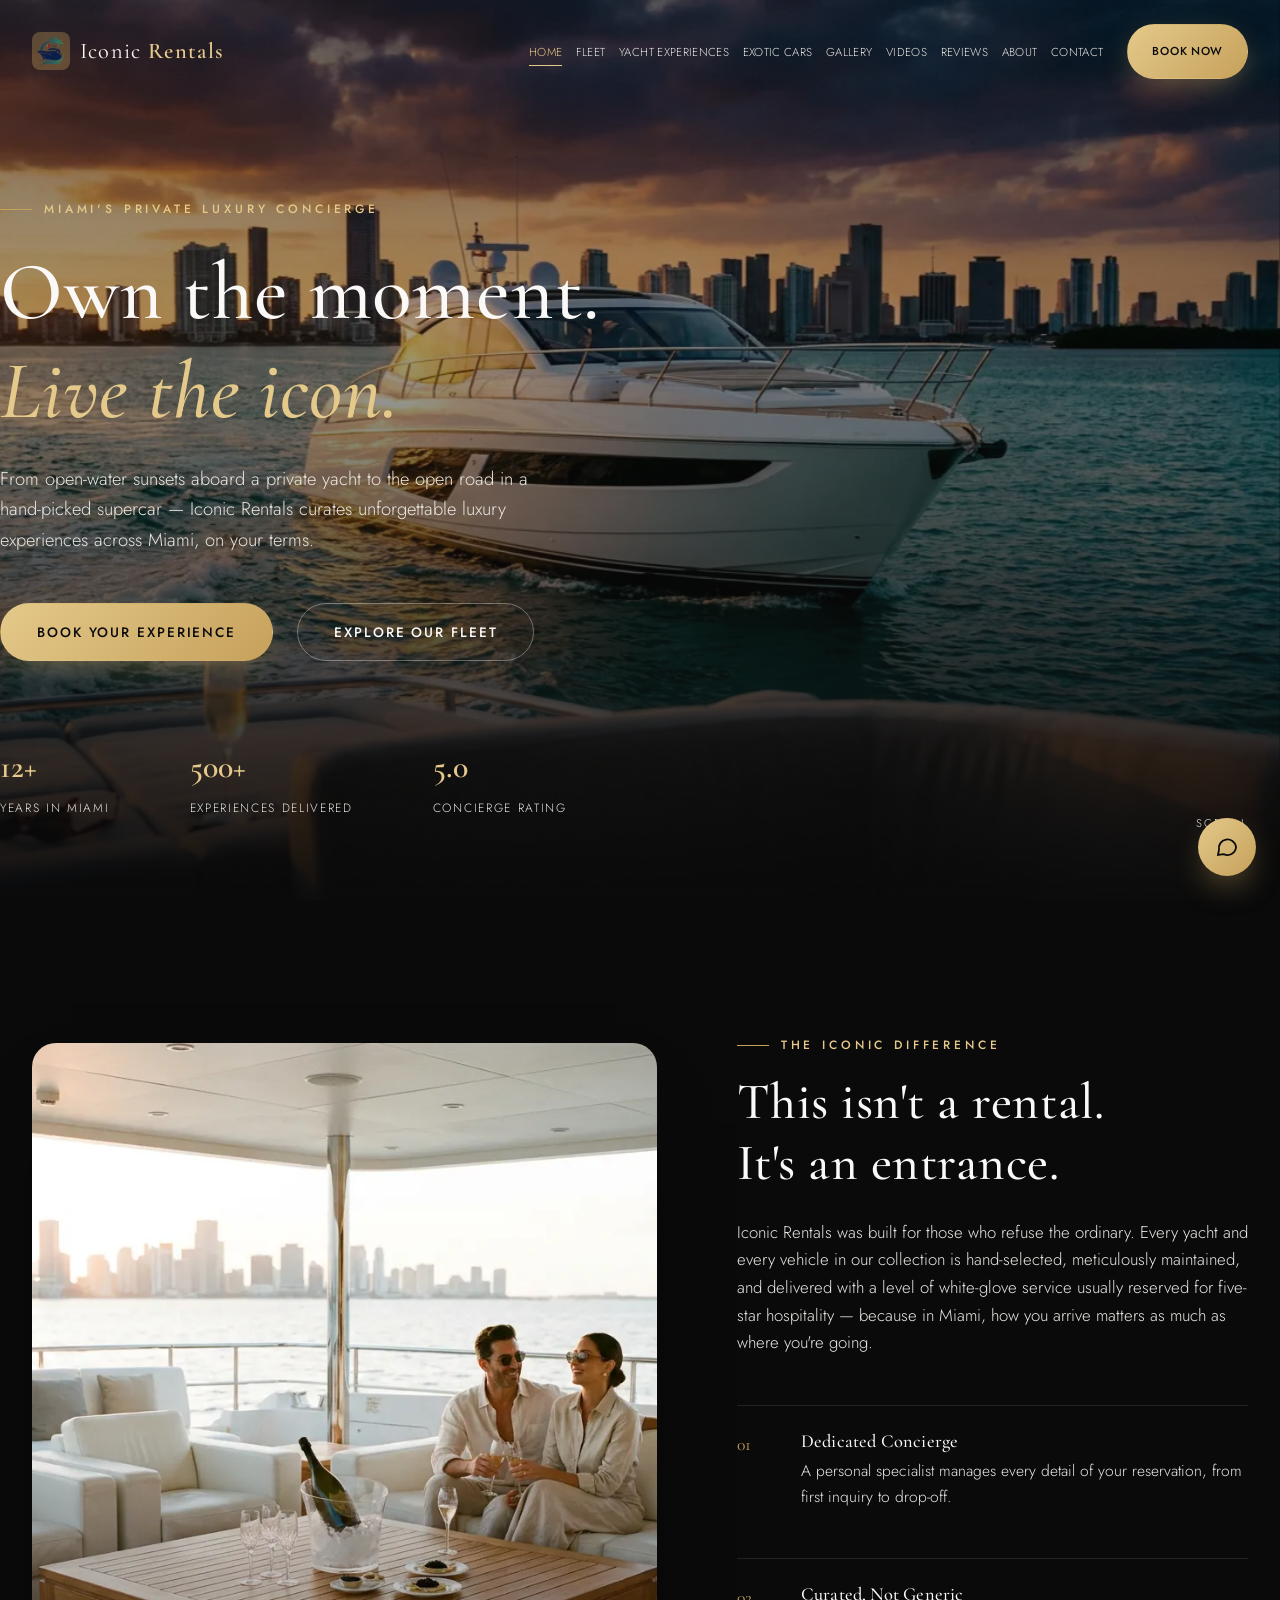
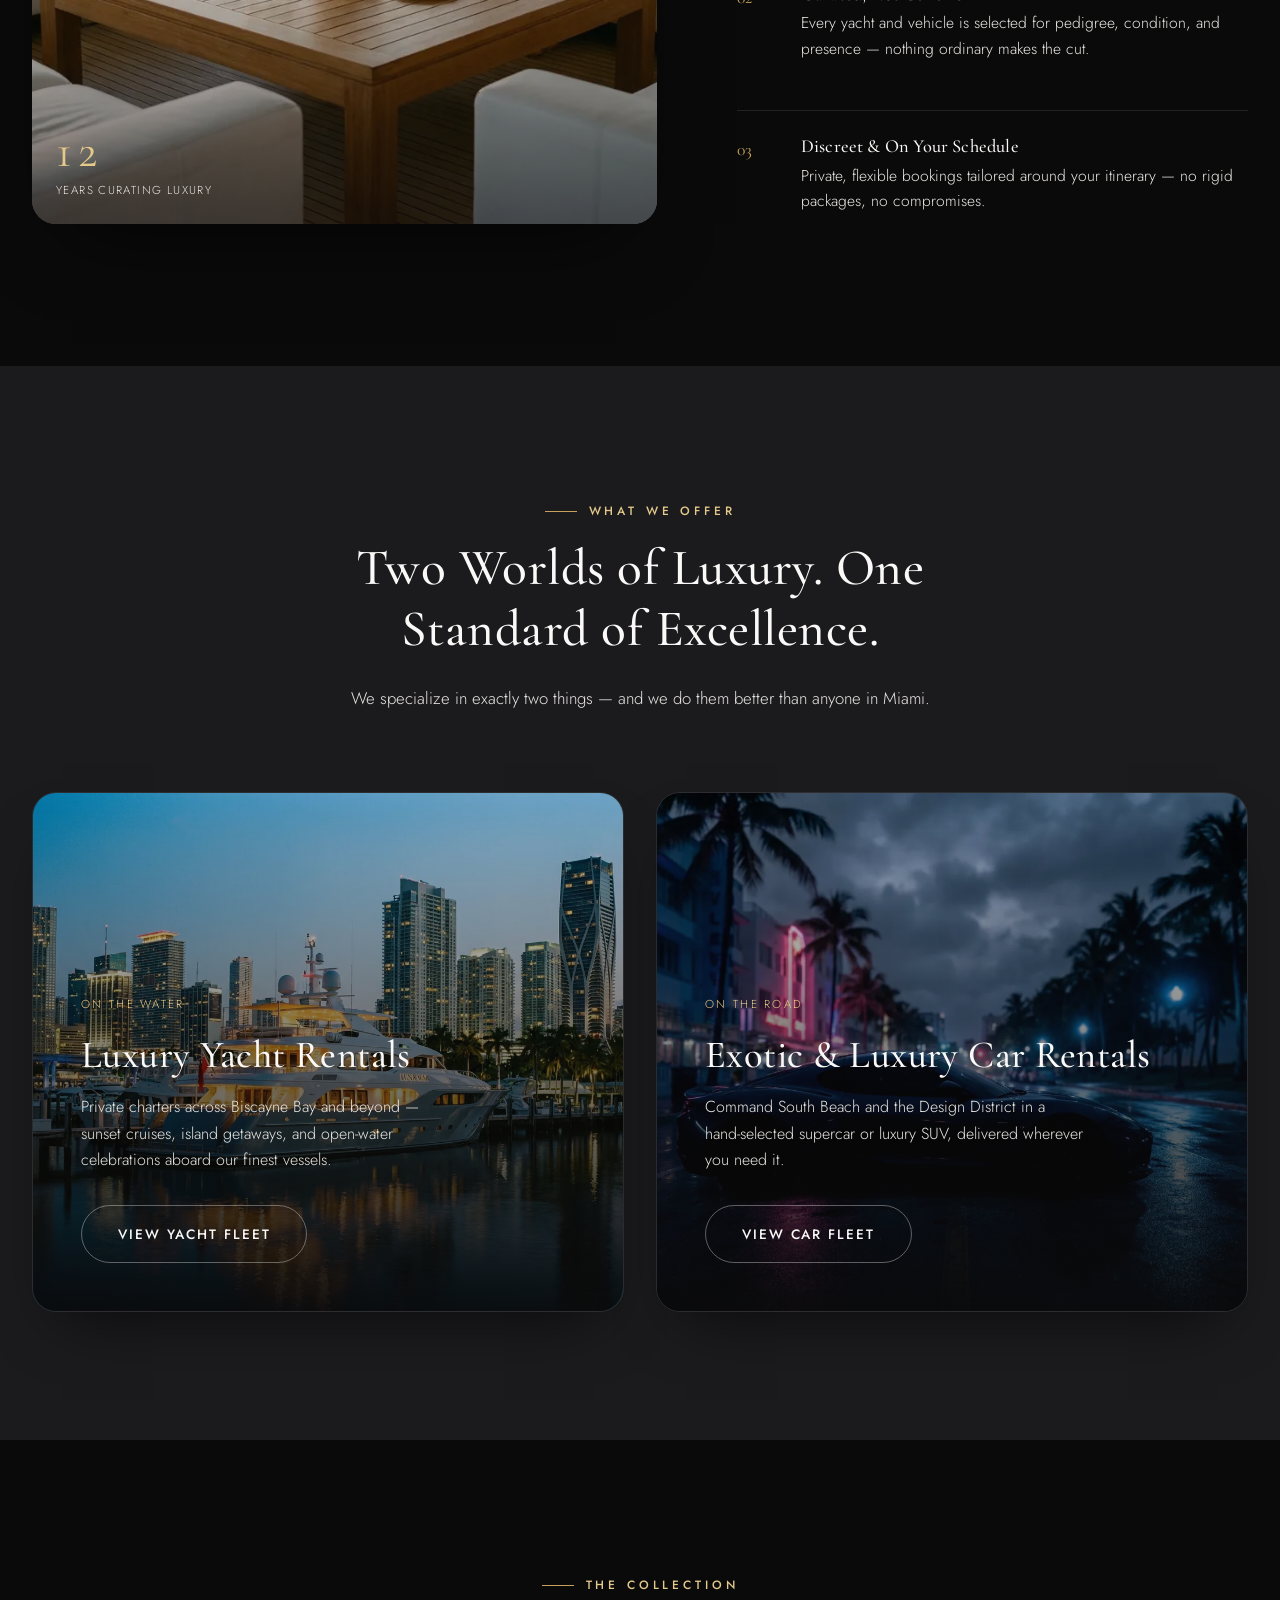
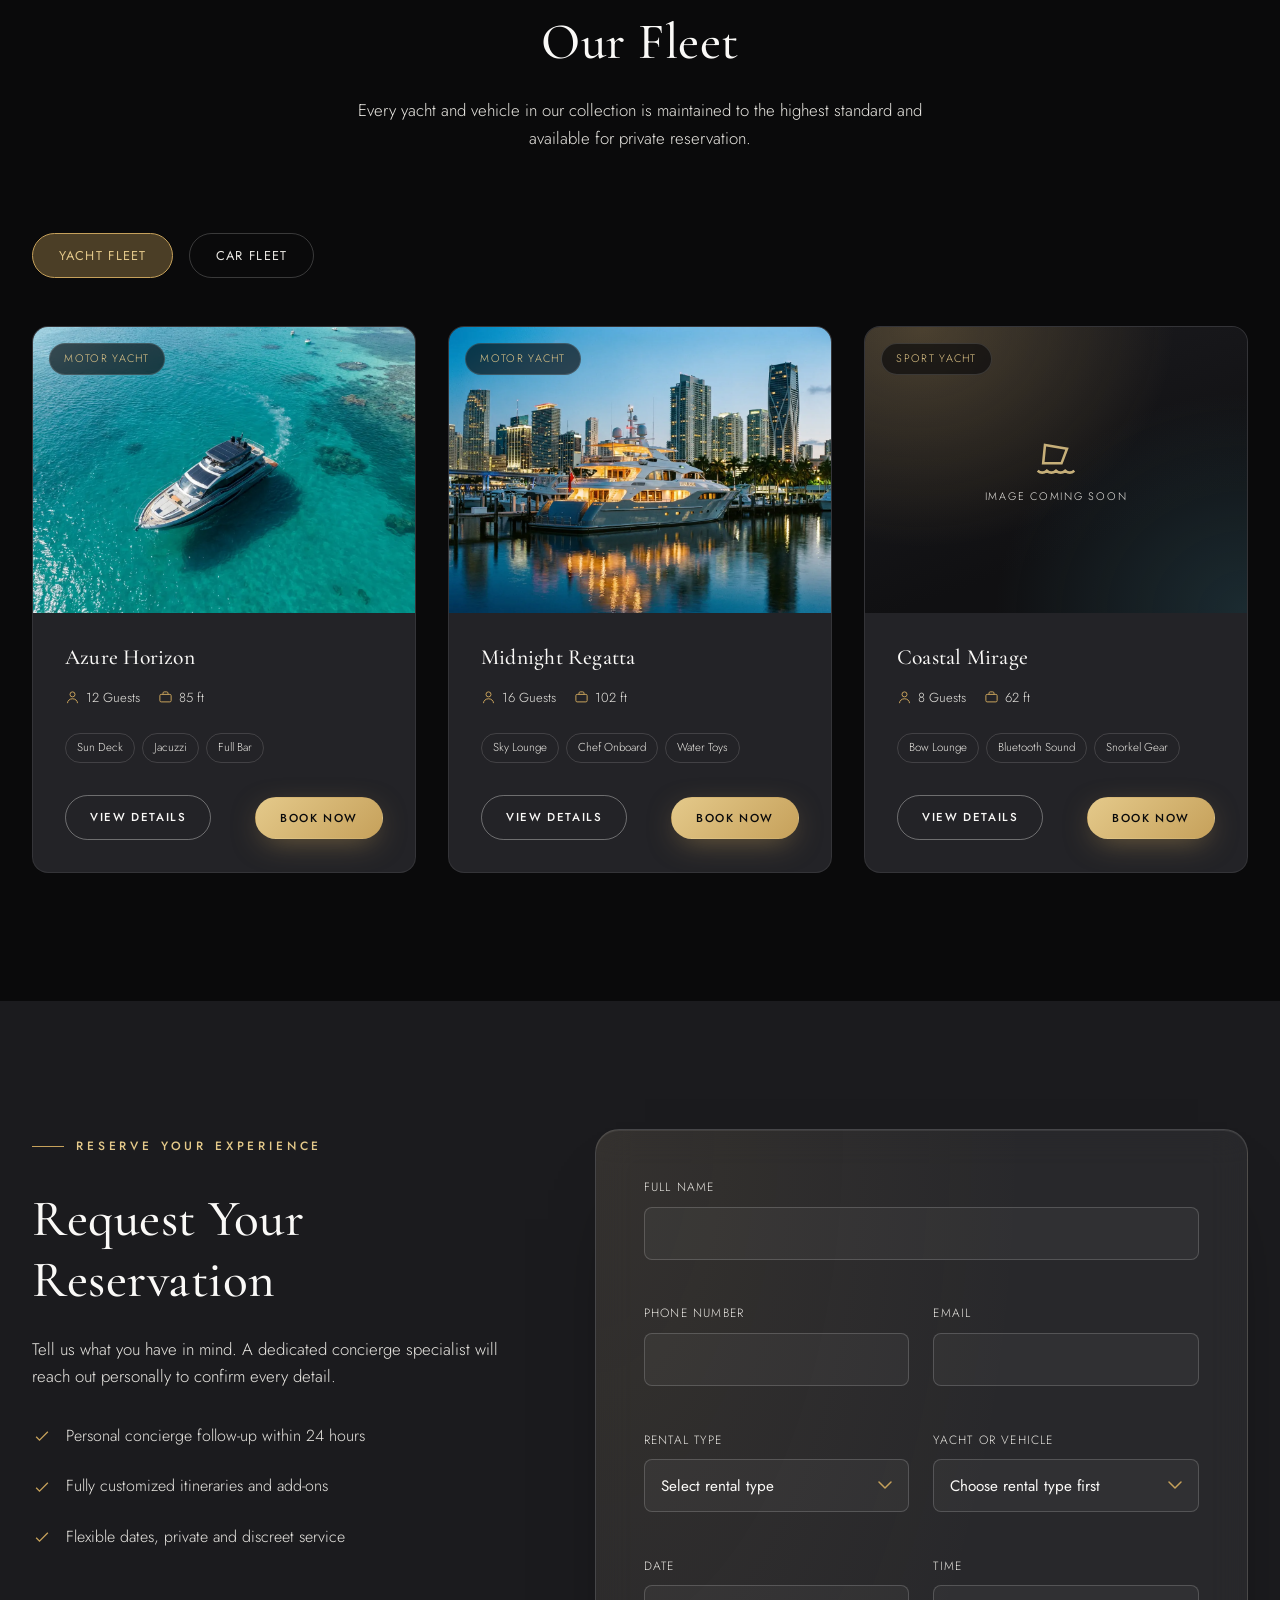
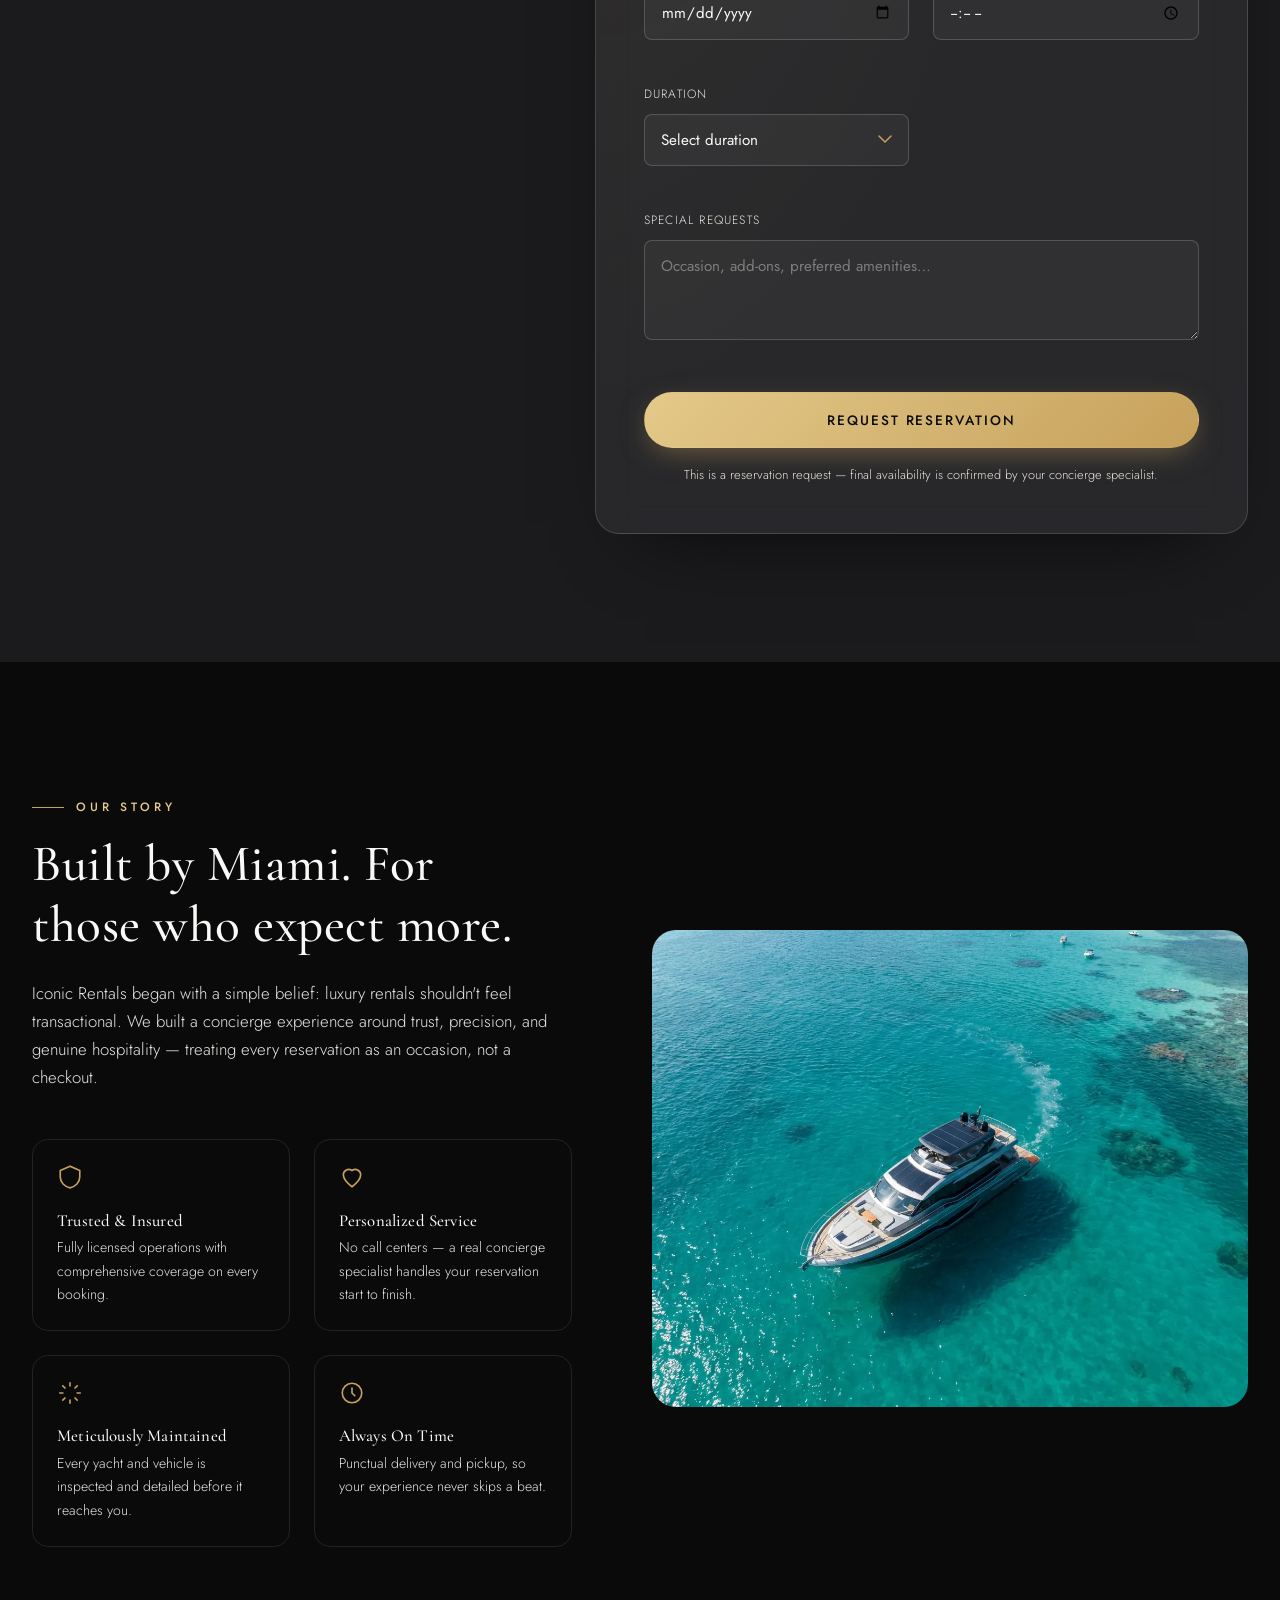
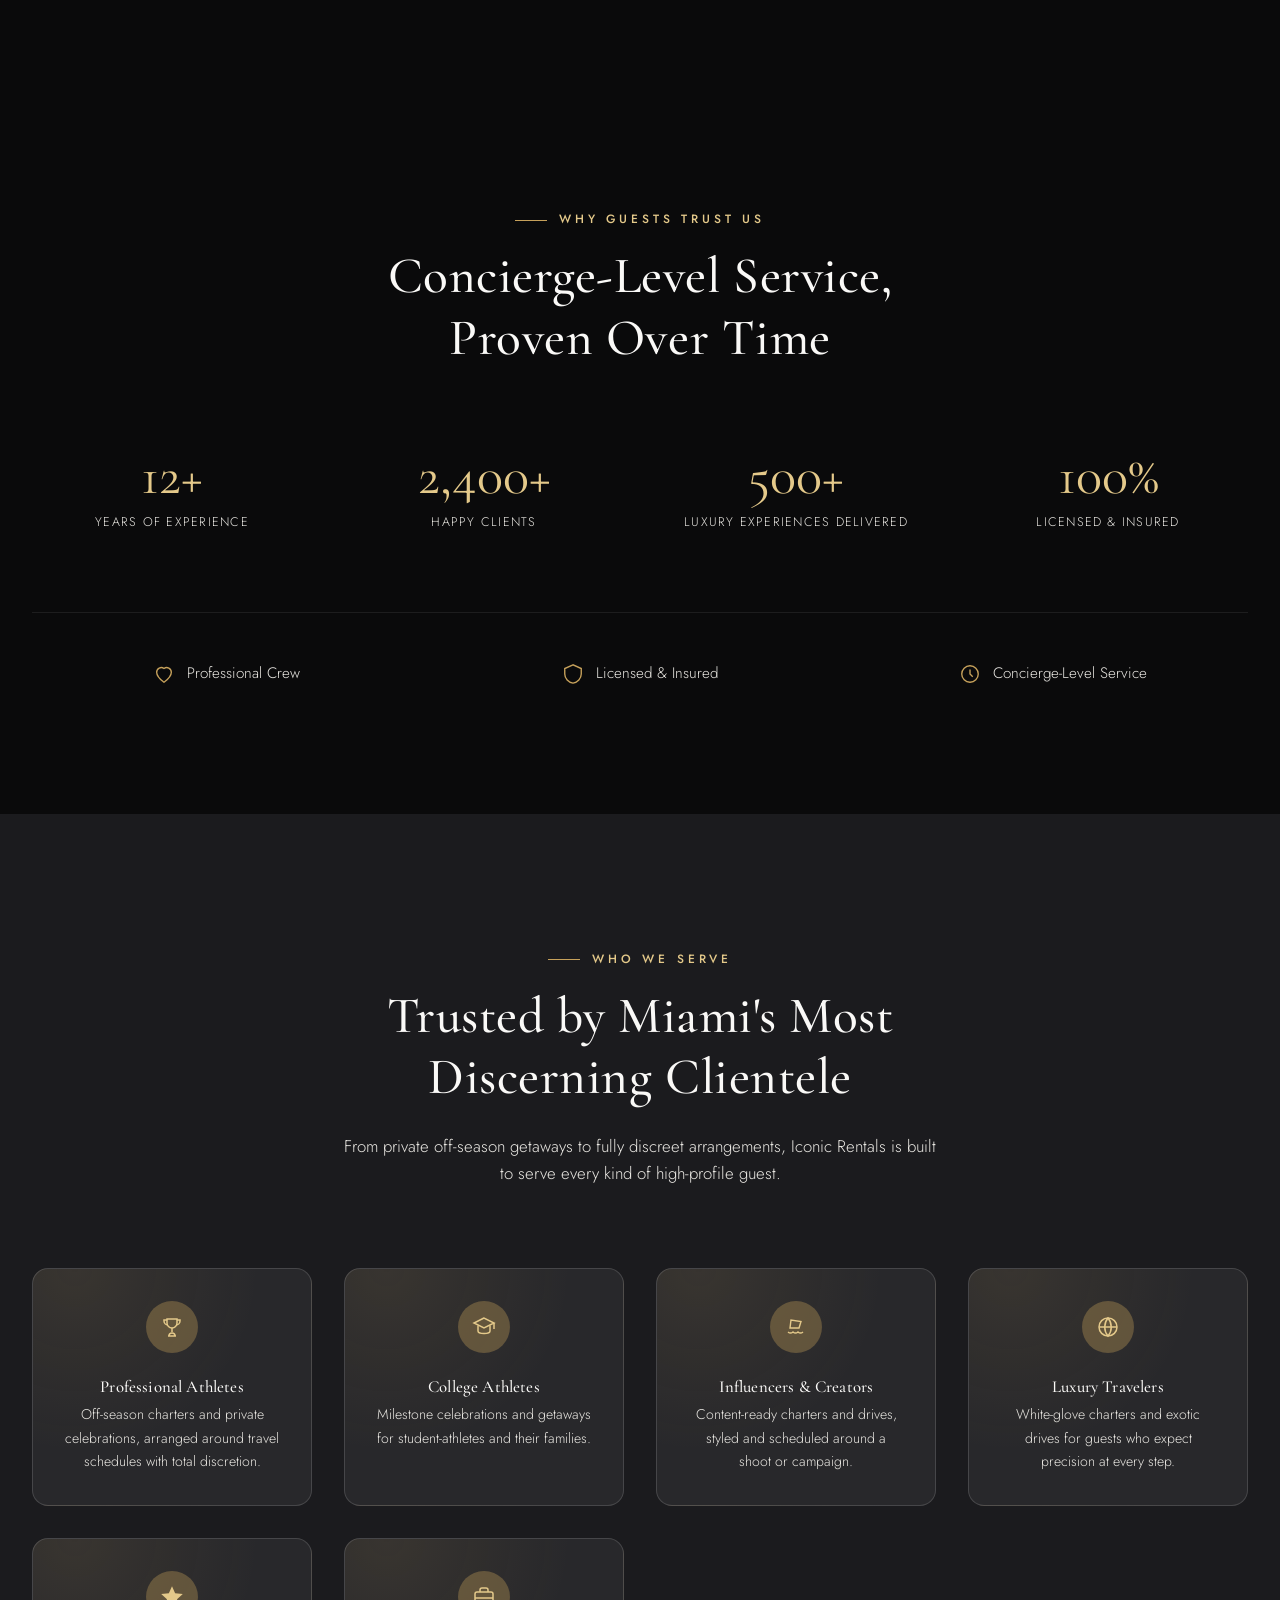
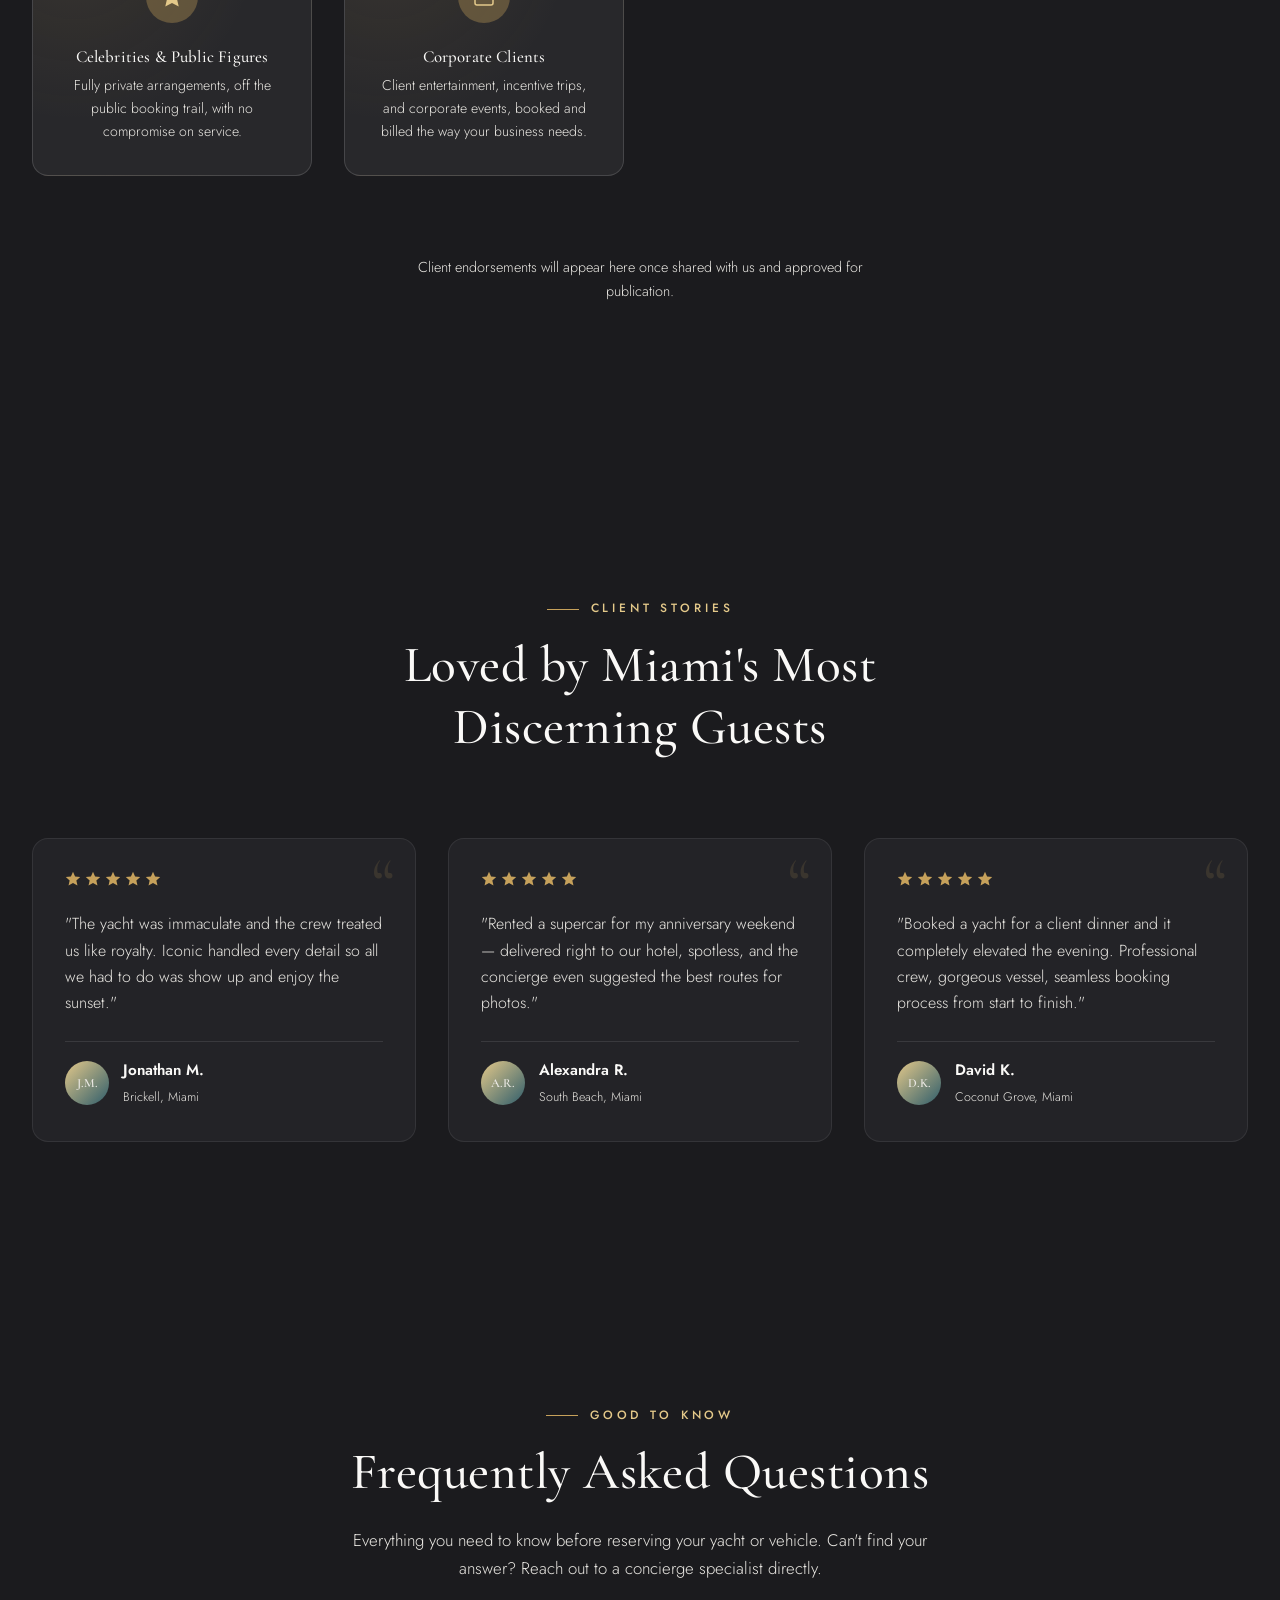
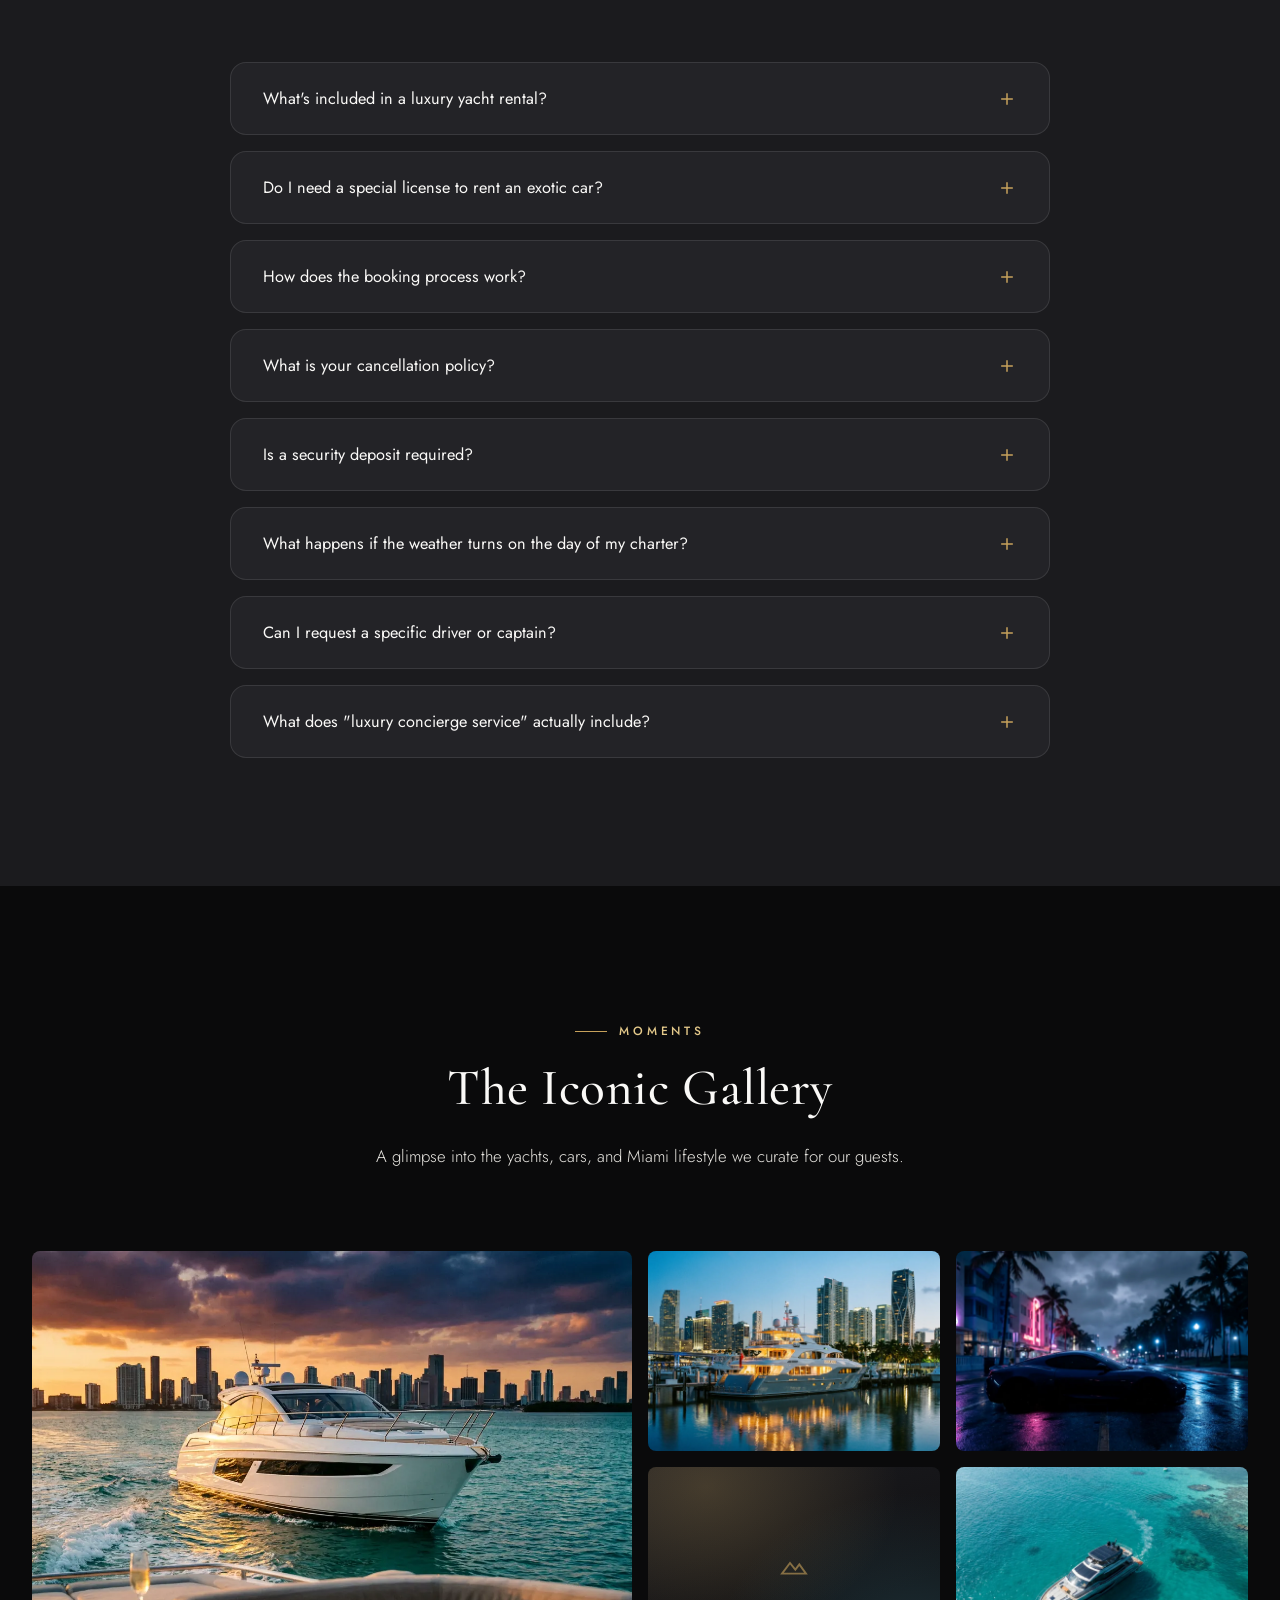
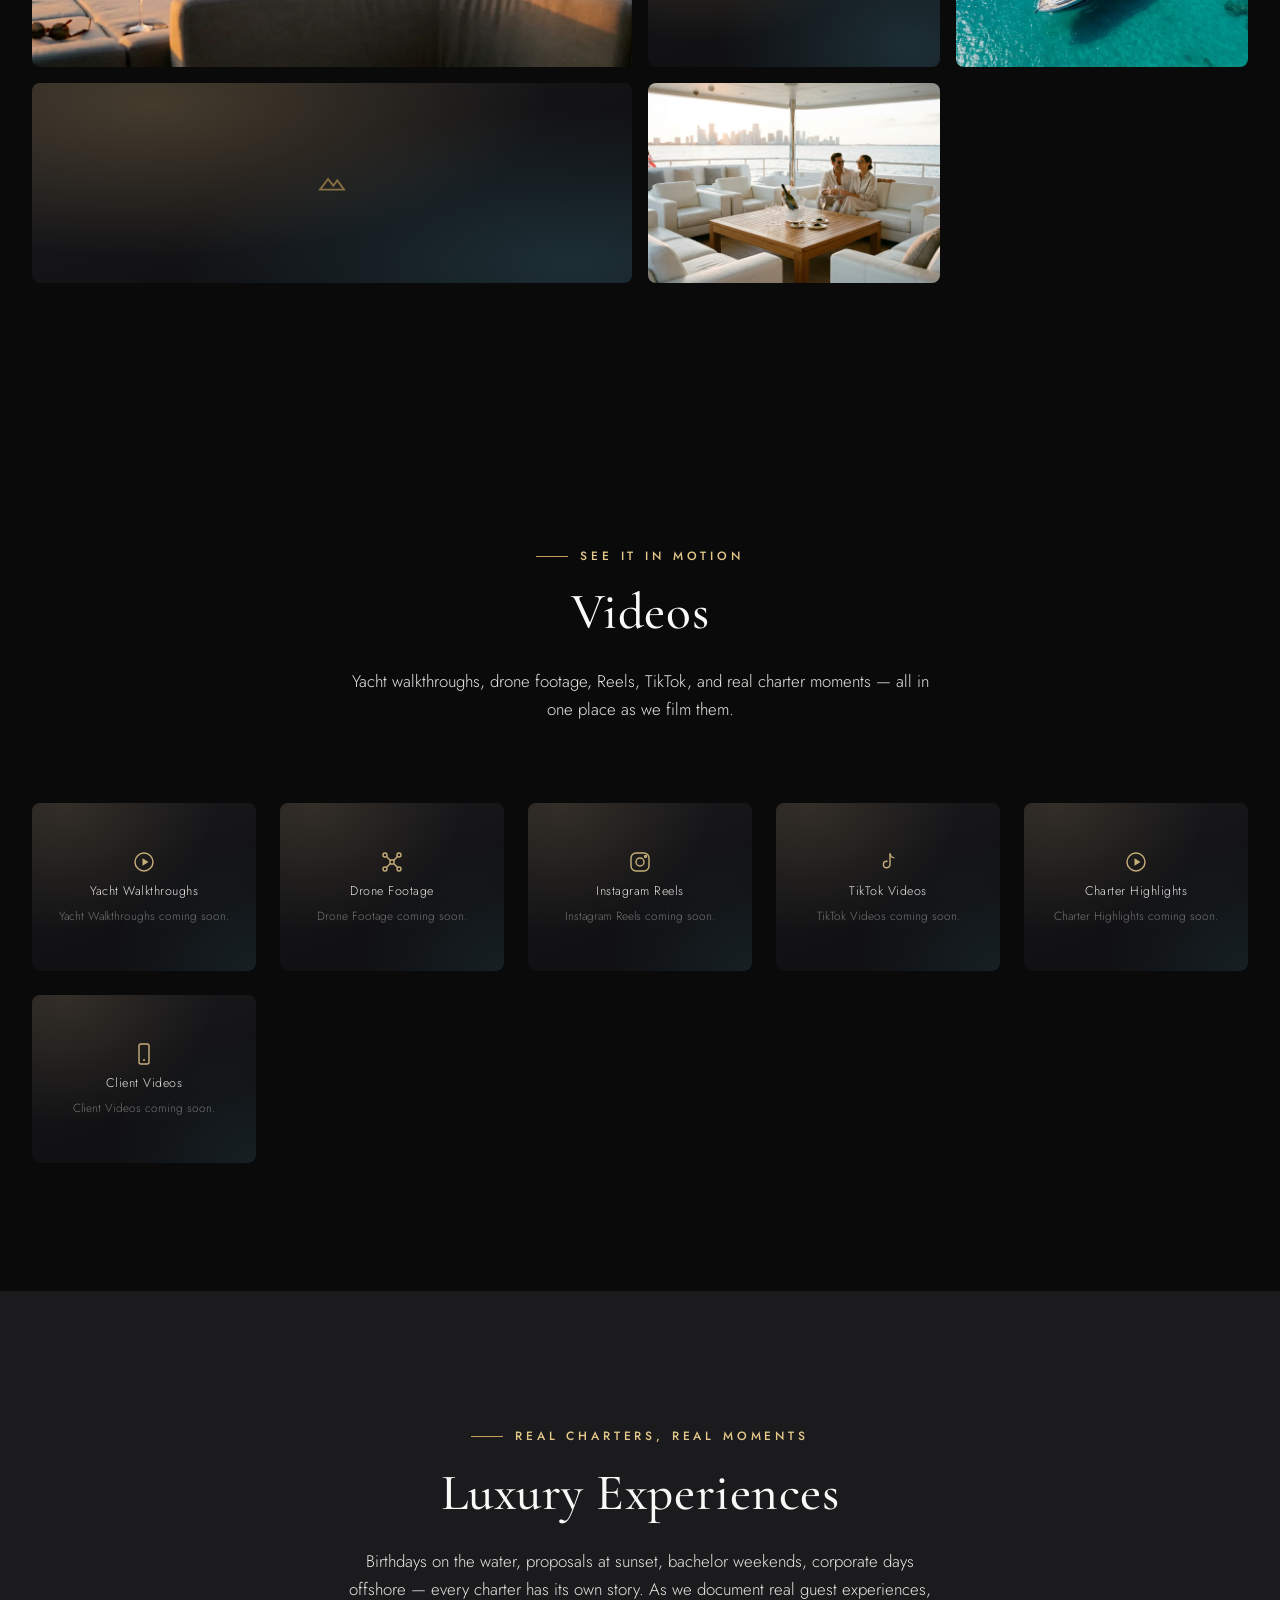
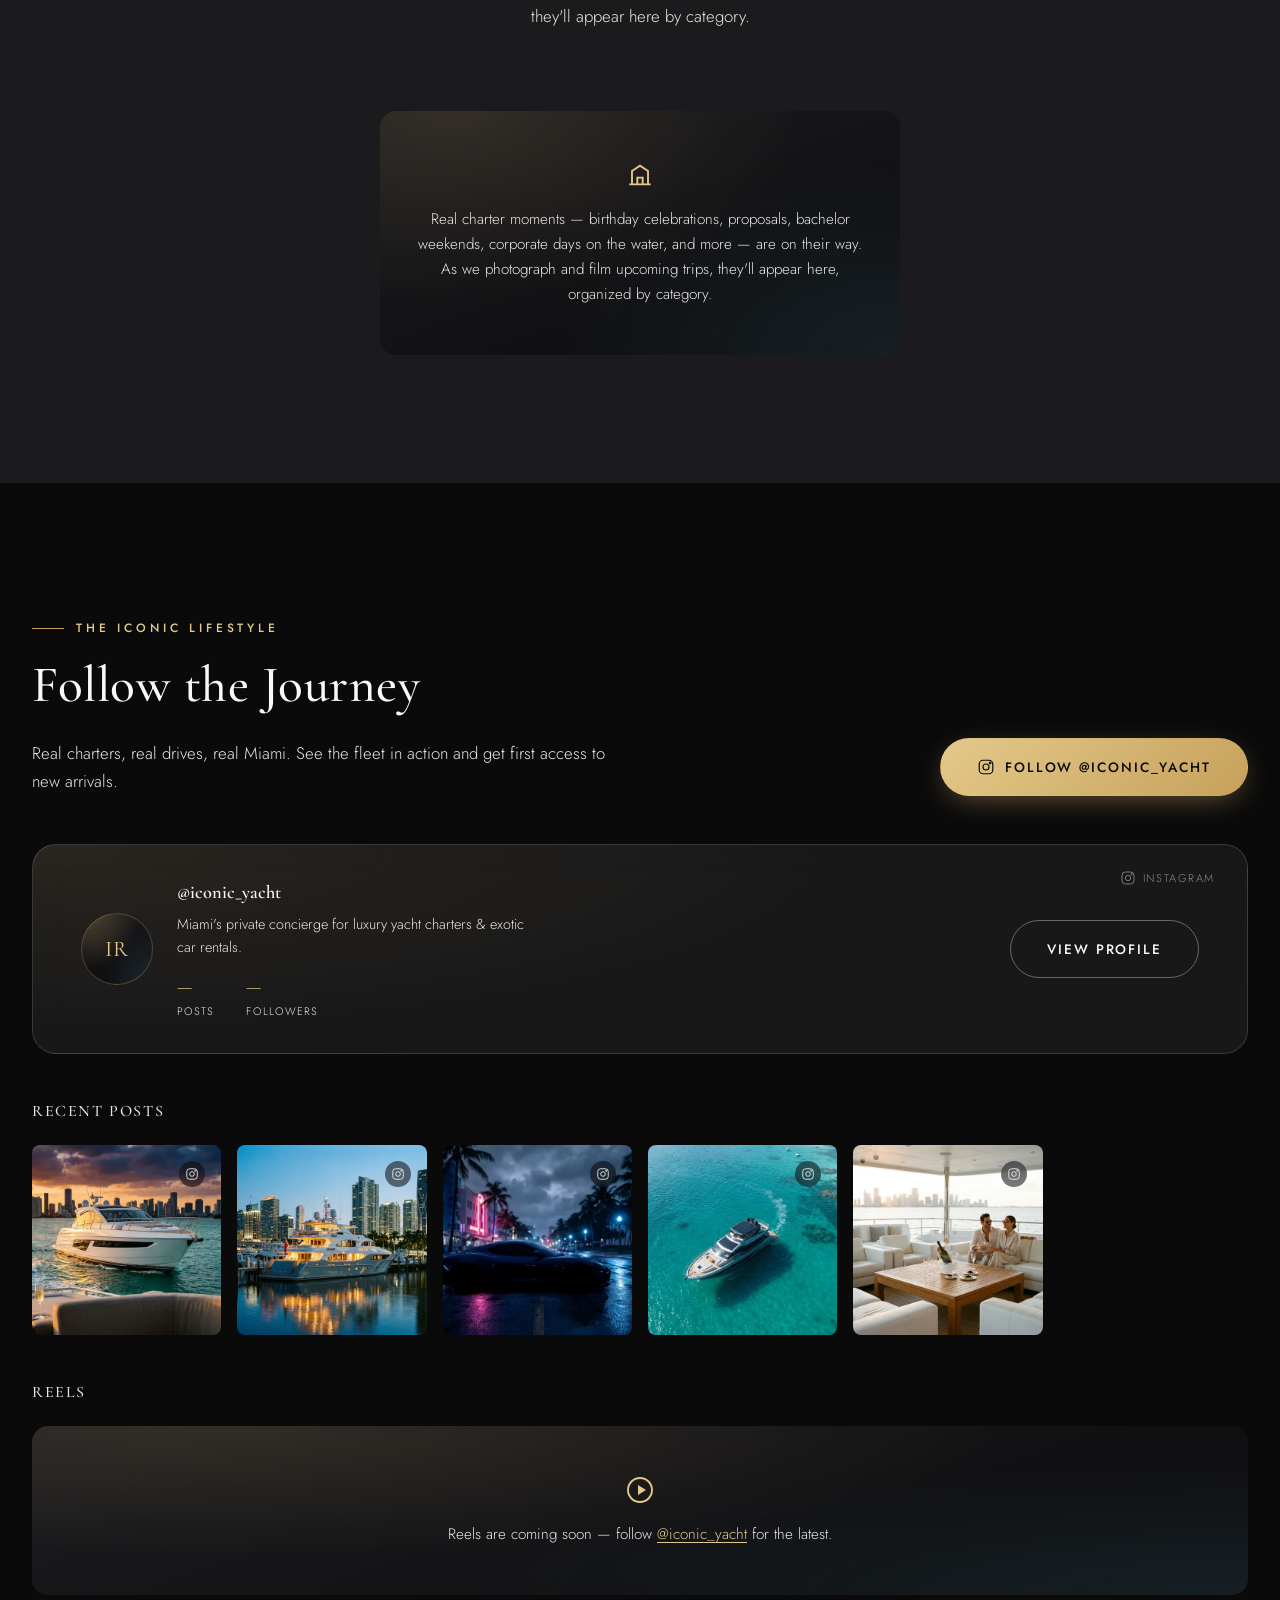
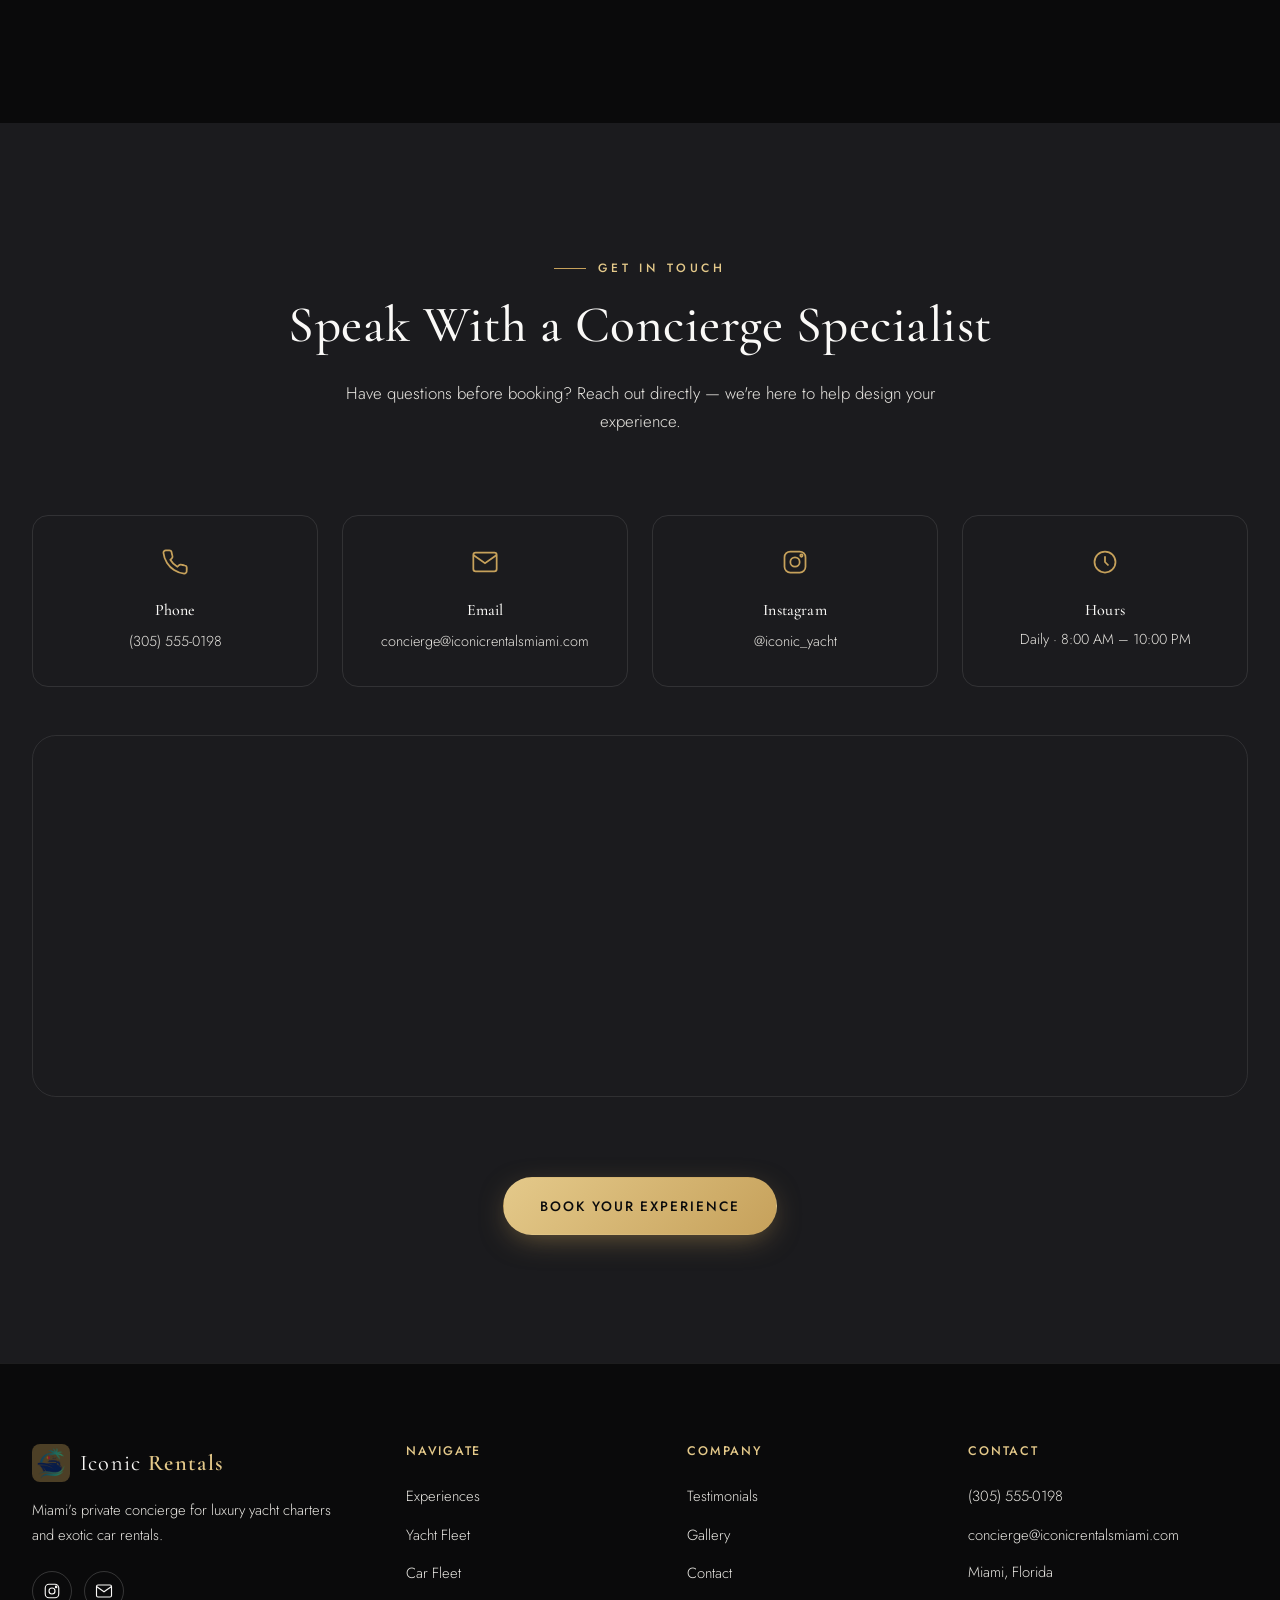
==== commit 7e29c41f: "Fix accessibility issues found by axe-core audit - Instagram post tiles: the <img alt="{caption}"> d" ====
--- a/index.html
+++ b/index.html
@@ -990,15 +990,15 @@
 </div>
 
 <!-- ============ STICKY MOBILE BOOKING CTA ============ -->
-<div class="sticky-cta" id="stickyMobileCta">
+<nav class="sticky-cta" id="stickyMobileCta" aria-label="Quick booking">
   <a href="#booking" class="btn btn-primary btn-block">
     <svg aria-hidden="true" focusable="false" viewBox="0 0 24 24" fill="none" stroke="currentColor" stroke-width="1.8"><rect x="3" y="5" width="18" height="16" rx="2"/><path d="M8 3v4M16 3v4M3 10h18"/></svg>
     Book Now
   </a>
-</div>
+</nav>
 
 <!-- ============ FLOATING CONTACT MENU ============ -->
-<div class="floating-contact" id="floatingContact">
+<nav class="floating-contact" id="floatingContact" aria-label="Contact options">
   <div class="floating-contact-panel" id="floatingContactPanel">
     <a href="https://wa.me/13055550198" target="_blank" rel="noopener" class="floating-contact-item" aria-label="Message us on WhatsApp" data-tooltip="WhatsApp">
       <svg aria-hidden="true" focusable="false" viewBox="0 0 24 24" fill="currentColor"><path d="M17.5 14.4c-.3-.1-1.6-.8-1.9-.9-.2-.1-.4-.1-.6.1-.2.3-.7.9-.8 1-.1.2-.3.2-.6.1-.3-.1-1.2-.4-2.2-1.4-.8-.7-1.4-1.6-1.5-1.9-.2-.3 0-.4.1-.6l.4-.5c.1-.1.2-.3.2-.4.1-.2 0-.3 0-.4-.1-.1-.6-1.4-.8-1.9-.2-.5-.4-.4-.6-.4h-.5c-.2 0-.5.1-.7.3-.2.3-.9.9-.9 2.1 0 1.2.9 2.4 1 2.6.1.2 1.8 2.7 4.3 3.8.6.3 1.1.4 1.4.5.6.2 1.2.2 1.6.1.5-.1 1.6-.6 1.8-1.3.2-.6.2-1.1.2-1.3-.1-.1-.3-.2-.5-.3Z"/><path d="M20.5 3.5A10.4 10.4 0 0 0 3 16.8L2 22l5.4-1a10.4 10.4 0 0 0 15-19.5ZM12 20.4a8.4 8.4 0 0 1-4.3-1.2l-.3-.2-3.2.6.6-3.1-.2-.3A8.4 8.4 0 1 1 12 20.4Z"/></svg>
@@ -1014,7 +1014,7 @@
     <svg class="icon-open" aria-hidden="true" focusable="false" viewBox="0 0 24 24" fill="none" stroke="currentColor" stroke-width="1.8"><path d="M21 11.5a8.5 8.5 0 0 1-12.3 7.6L3 20l1-5.4A8.5 8.5 0 1 1 21 11.5Z"/></svg>
     <svg class="icon-close" aria-hidden="true" focusable="false" viewBox="0 0 24 24" fill="none" stroke="currentColor" stroke-width="2"><path d="M6 6l12 12M18 6L6 18"/></svg>
   </button>
-</div>
+</nav>
 
 <!-- ============ QUICK BOOK MODAL ============ -->
 <div class="quick-book" id="quickBookModal" role="dialog" aria-modal="true" aria-labelledby="quickBookTitle" hidden>
--- a/css/style.min.css
+++ b/css/style.min.css
@@ -1 +1 @@
-@view-transition{navigation:auto}@media (prefers-reduced-motion:reduce){@view-transition{navigation:none}}:root{--color-black:#0a0a0b;--color-charcoal:#1b1b1e;--color-charcoal-soft:#232327;--color-white:#faf9f7;--color-white-dim:#e9e7e2;--color-gold:#c6a15b;--color-gold-light:#e4c98a;--color-gold-dim:rgba(198, 161, 91, 0.35);--color-ocean:#2f5d6b;--color-ocean-light:#6fa3ad;--surface-glass:rgba(255, 255, 255, 0.06);--surface-glass-border:rgba(255, 255, 255, 0.14);--font-serif:'Cormorant Garamond','Playfair Display',Georgia,serif;--font-sans:'Jost','Inter',-apple-system,BlinkMacSystemFont,sans-serif;--space-1:0.5rem;--space-2:1rem;--space-3:1.5rem;--space-4:2rem;--space-5:3rem;--space-6:5rem;--space-7:8rem;--ease-luxury:cubic-bezier(0.22, 1, 0.36, 1);--dur-fast:0.3s;--dur-med:0.6s;--dur-slow:1s;--max-width:1320px;--radius-lg:24px;--radius-md:16px;--radius-sm:8px}*,::after,::before{box-sizing:border-box}html{scroll-behavior:smooth;-webkit-text-size-adjust:100%}@media (prefers-reduced-motion:reduce){html{scroll-behavior:auto}*,::after,::before{animation-duration:0s!important;animation-iteration-count:1!important;transition-duration:0s!important;scroll-behavior:auto!important}}body{margin:0;background:var(--color-black);color:var(--color-white);font-family:var(--font-sans);font-weight:300;line-height:1.65;-webkit-font-smoothing:antialiased;overflow-x:hidden}img{max-width:100%;display:block}a{color:inherit;text-decoration:none}ul{list-style:none;margin:0;padding:0}button{font-family:inherit}h1,h2,h3,h4,h5{font-family:var(--font-serif);font-weight:500;line-height:1.2;margin:0;letter-spacing:.01em;text-wrap:balance}p{margin:0}.container{width:100%;max-width:var(--max-width);margin:0 auto;padding:0 var(--space-4)}.hero,section[id]{scroll-margin-top:96px}@media (max-width:640px){.hero,section[id]{scroll-margin-top:76px}}@media (max-width:640px){.container{padding:0 var(--space-3)}}.skip-link{position:absolute;left:-999px;top:0;background:var(--color-gold);color:var(--color-black);padding:.75rem 1.25rem;z-index:1000;border-radius:0 0 var(--radius-sm) 0;font-weight:600}.skip-link:focus{left:0}:focus-visible{outline:2px solid var(--color-gold);outline-offset:3px;border-radius:2px;box-shadow:0 0 0 6px rgba(198,161,91,.18)}::selection{background:rgba(198,161,91,.35);color:var(--color-white)}::-webkit-scrollbar{width:10px}::-webkit-scrollbar-track{background:var(--color-black)}::-webkit-scrollbar-thumb{background:linear-gradient(var(--color-gold-dim),rgba(198,161,91,.6));border-radius:999px;border:2px solid var(--color-black)}html{scrollbar-color:rgba(198,161,91,0.55) var(--color-black);scrollbar-width:thin}.eyebrow{display:inline-flex;align-items:center;gap:.75rem;font-family:var(--font-sans);font-size:.75rem;letter-spacing:.32em;text-transform:uppercase;color:var(--color-gold-light);font-weight:500}.eyebrow::before{content:'';width:32px;height:1px;background:var(--color-gold)}.section{padding:var(--space-7) 0;position:relative}@media (max-width:900px){.section{padding:var(--space-6) 0}}.section--charcoal{background:var(--color-charcoal)}.section-head{max-width:720px;margin-bottom:var(--space-6)}.section-head.center{margin-left:auto;margin-right:auto;text-align:center}.section-title{font-size:clamp(2.25rem, 4vw, 3.25rem);margin-top:var(--space-2);color:var(--color-white)}.section-sub{margin-top:var(--space-3);font-size:1.05rem;color:var(--color-white-dim);max-width:60ch}.section-head.center .section-sub{margin-left:auto;margin-right:auto}.btn{position:relative;display:inline-flex;align-items:center;justify-content:center;gap:.6rem;padding:1.05rem 2.25rem;border-radius:999px;font-size:.85rem;letter-spacing:.14em;text-transform:uppercase;font-weight:500;cursor:pointer;border:1px solid transparent;overflow:hidden;isolation:isolate;transition:transform var(--dur-fast) var(--ease-luxury),background-color var(--dur-fast) var(--ease-luxury),border-color var(--dur-fast) var(--ease-luxury),color var(--dur-fast) var(--ease-luxury),box-shadow var(--dur-fast) var(--ease-luxury);white-space:nowrap}.btn::after{content:'';position:absolute;z-index:1;top:0;left:-65%;width:35%;height:100%;background:linear-gradient(115deg,transparent,rgba(255,255,255,.4),transparent);transform:skewX(-18deg);transition:left .85s var(--ease-luxury);pointer-events:none}.btn:hover::after{left:130%}.btn-ripple{position:absolute;z-index:2;border-radius:50%;background:rgba(255,255,255,.45);transform:scale(0);animation:btn-ripple-anim .6s var(--ease-luxury);pointer-events:none}@keyframes btn-ripple-anim{to{transform:scale(1);opacity:0}}@media (prefers-reduced-motion:reduce){.btn-ripple{display:none}}.btn:active{transform:scale(.97)}.btn-primary{background:linear-gradient(135deg,var(--color-gold-light),var(--color-gold));color:var(--color-black);box-shadow:0 8px 30px -8px rgba(198,161,91,.55)}.btn-primary:hover{transform:translateY(-2px);box-shadow:0 16px 40px -10px rgba(198,161,91,.75)}.btn-ghost{background:0 0;border-color:rgba(250,249,247,.35);color:var(--color-white)}.btn-ghost:hover{border-color:var(--color-gold);color:var(--color-gold-light);background:rgba(198,161,91,.08);transform:translateY(-2px)}.btn-block{width:100%}.site-header{position:fixed;top:0;left:0;right:0;z-index:500;padding:var(--space-3) 0;transition:background-color var(--dur-med) var(--ease-luxury),padding var(--dur-med) var(--ease-luxury),box-shadow var(--dur-med) var(--ease-luxury),border-color var(--dur-med) var(--ease-luxury);border-bottom:1px solid transparent}.site-header.is-scrolled{background:rgba(10,10,11,.82);backdrop-filter:blur(16px) saturate(140%);-webkit-backdrop-filter:blur(16px) saturate(140%);padding:var(--space-2) 0;border-bottom-color:rgba(198,161,91,.18);box-shadow:0 10px 40px -20px rgba(0,0,0,.6)}.site-header .container{display:flex;align-items:center;justify-content:space-between;gap:var(--space-3)}.brand{font-family:var(--font-serif);font-size:1.4rem;letter-spacing:.06em;color:var(--color-white);display:flex;align-items:center;gap:.6rem}.brand strong{color:var(--color-gold-light);font-weight:600}.brand-mark{flex-shrink:0;width:38px;height:38px;border-radius:var(--radius-sm);background:var(--color-gold-dim);display:flex;align-items:center;justify-content:center;padding:5px}.brand-mark img{width:100%;height:100%;object-fit:contain}.brand-text{display:inline-flex;align-items:baseline;gap:.4rem}.footer-brand-logo{margin-bottom:.25rem}.main-nav{display:flex;align-items:center;gap:var(--space-4)}.nav-links{display:flex;gap:1.15rem}.nav-links a{font-size:.8rem;letter-spacing:.1em;text-transform:uppercase;color:var(--color-white-dim);position:relative;padding:.25rem 0;white-space:nowrap;transition:color var(--dur-fast) var(--ease-luxury)}.nav-links a::after{content:'';position:absolute;left:0;bottom:-2px;width:0;height:1px;background:var(--color-gold);transition:width var(--dur-med) var(--ease-luxury)}.nav-links a:focus-visible,.nav-links a:hover{color:var(--color-white)}.nav-links a:focus-visible::after,.nav-links a:hover::after{width:100%}.nav-links a.is-active-link{color:var(--color-gold-light)}.nav-links a.is-active-link::after{width:100%;background:var(--color-gold-light)}.nav-cta{display:none}@media (min-width:981px){.nav-cta{display:inline-flex}}@media (min-width:981px) and (max-width:1300px){.main-nav{gap:var(--space-3)}.nav-links{gap:.85rem}.nav-links a{font-size:.72rem;letter-spacing:.03em}.nav-cta{padding-left:var(--space-3);padding-right:var(--space-3);font-size:.72rem;letter-spacing:.06em}}.nav-toggle{display:none;background:0 0;border:1px solid rgba(250,249,247,.3);border-radius:10px;width:46px;height:40px;padding:0;cursor:pointer;position:relative;z-index:600}.nav-toggle span,.nav-toggle span::after,.nav-toggle span::before{content:'';position:absolute;left:12px;right:12px;height:1px;background:var(--color-white);transition:transform var(--dur-fast) var(--ease-luxury),opacity var(--dur-fast) var(--ease-luxury),top var(--dur-fast) var(--ease-luxury)}.nav-toggle span{top:19px}.nav-toggle span::before{top:-7px}.nav-toggle span::after{top:7px}.nav-toggle[aria-expanded=true] span{background:0 0}.nav-toggle[aria-expanded=true] span::before{top:0;transform:rotate(45deg)}.nav-toggle[aria-expanded=true] span::after{top:0;transform:rotate(-45deg)}@media (max-width:980px){.nav-toggle{display:block}.main-nav{position:fixed;inset:0;background:rgba(10,10,11,.98);backdrop-filter:blur(20px);flex-direction:column;justify-content:center;align-items:center;gap:var(--space-5);transform:translateY(-8px);opacity:0;visibility:hidden;transition:opacity var(--dur-med) var(--ease-luxury),transform var(--dur-med) var(--ease-luxury),visibility var(--dur-med)}.main-nav.is-open{opacity:1;transform:translateY(0);visibility:visible}.nav-links{flex-direction:column;text-align:center;gap:var(--space-4)}.nav-links a{font-size:1.1rem}.nav-cta{display:inline-flex}}.hero{position:relative;min-height:100svh;display:flex;align-items:flex-end;color:var(--color-white);overflow:hidden}.hero-media{position:absolute;inset:0;z-index:0}.hero-media img{width:100%;height:100%;object-fit:cover;object-position:center 60%;transform:scale(1.08);animation:hero-ken-burns 18s var(--ease-luxury) forwards}@keyframes hero-ken-burns{from{transform:scale(1.08)}to{transform:scale(1)}}.hero-media::after{content:'';position:absolute;inset:0;background:linear-gradient(180deg,rgba(10,10,11,.55) 0,rgba(10,10,11,.35) 35%,rgba(10,10,11,.75) 78%,rgba(10,10,11,.96) 100%)}.hero-content{position:relative;z-index:1;padding:calc(var(--space-7) + 4rem) 0 var(--space-6);width:100%}.hero-content .eyebrow{color:var(--color-gold-light)}.hero-title{margin-top:var(--space-3);font-size:clamp(2.6rem, 6.4vw, 5.25rem);max-width:16ch}.hero-title em{font-style:italic;color:var(--color-gold-light)}.hero-text{margin-top:var(--space-3);max-width:52ch;font-size:1.15rem;color:var(--color-white-dim)}.hero-ctas{display:flex;flex-wrap:wrap;gap:var(--space-3);margin-top:var(--space-5)}.hero-stats{display:flex;gap:var(--space-6);margin-top:var(--space-6);flex-wrap:wrap}.hero-stat strong{display:block;font-family:var(--font-serif);font-size:2rem;color:var(--color-gold-light)}.hero-stat span{font-size:.75rem;letter-spacing:.14em;text-transform:uppercase;color:var(--color-white-dim)}.scroll-cue{position:absolute;bottom:var(--space-3);right:var(--space-4);z-index:2;display:flex;flex-direction:column;align-items:center;gap:.5rem;font-size:.7rem;letter-spacing:.2em;text-transform:uppercase;color:var(--color-white-dim)}.scroll-cue::after{content:'';width:1px;height:36px;background:linear-gradient(var(--color-gold),transparent);animation:scroll-cue 2.2s var(--ease-luxury) infinite}@keyframes scroll-cue{0%{transform:scaleY(0);transform-origin:top;opacity:0}40%{transform:scaleY(1);transform-origin:top;opacity:1}60%{transform:scaleY(1);transform-origin:bottom;opacity:1}100%{transform:scaleY(0);transform-origin:bottom;opacity:0}}@media (max-width:640px){.scroll-cue{display:none}}.reveal{opacity:0;transform:translateY(28px);transition:opacity .9s var(--ease-luxury),transform .9s var(--ease-luxury)}.reveal.is-visible{opacity:1;transform:translateY(0)}.reveal-stagger>*{opacity:0;transform:translateY(24px);transition:opacity .8s var(--ease-luxury),transform .8s var(--ease-luxury)}.reveal-stagger.is-visible>*{opacity:1;transform:translateY(0)}.reveal-stagger.is-visible>:first-child{transition-delay:50ms}.reveal-stagger.is-visible>:nth-child(2){transition-delay:0.15s}.reveal-stagger.is-visible>:nth-child(3){transition-delay:0.25s}.reveal-stagger.is-visible>:nth-child(4){transition-delay:0.35s}.reveal-stagger.is-visible>:nth-child(5){transition-delay:0.45s}.reveal-stagger.is-visible>:nth-child(6){transition-delay:0.55s}.reveal-stagger.is-visible>:nth-child(7){transition-delay:0.65s}.experience{display:grid;grid-template-columns:1.1fr 0.9fr;gap:var(--space-6);align-items:center}@media (max-width:900px){.experience{grid-template-columns:minmax(0,1fr)}}.experience-media{position:relative;border-radius:var(--radius-lg);overflow:hidden;aspect-ratio:4/5;box-shadow:0 40px 80px -40px rgba(0,0,0,.8)}.experience-media img{width:100%;height:100%;object-fit:cover}.experience-media::before{content:'';position:absolute;inset:0;background:linear-gradient(180deg,transparent 50%,rgba(10,10,11,.6));z-index:1}.experience-badge{position:absolute;bottom:var(--space-3);left:var(--space-3);right:var(--space-3);z-index:2;display:flex;justify-content:space-between;align-items:flex-end;gap:var(--space-2)}.experience-badge .years{font-family:var(--font-serif);font-size:3rem;color:var(--color-gold-light);line-height:1}.experience-badge span{display:block;font-size:.72rem;letter-spacing:.12em;text-transform:uppercase;color:var(--color-white-dim);margin-top:.35rem}.experience-list{margin-top:var(--space-5);display:grid;gap:var(--space-3)}.experience-item{display:flex;gap:var(--space-3);padding:var(--space-3) 0;border-top:1px solid rgba(250,249,247,.1)}.experience-item .num{font-family:var(--font-serif);color:var(--color-gold);font-size:1.1rem;min-width:2.5rem}.experience-item h3{font-size:1.15rem;color:var(--color-white);margin-bottom:.35rem}.experience-item p{color:var(--color-white-dim);font-size:.98rem}.services-grid{display:grid;grid-template-columns:repeat(2,1fr);gap:var(--space-4)}@media (max-width:800px){.services-grid{grid-template-columns:minmax(0,1fr)}}.service-card{position:relative;border-radius:var(--radius-lg);overflow:hidden;min-height:520px;display:flex;align-items:flex-end;isolation:isolate;border:1px solid rgba(250,249,247,.08);box-shadow:0 30px 60px -30px rgba(0,0,0,.7);transition:transform var(--dur-med) var(--ease-luxury),box-shadow var(--dur-med) var(--ease-luxury),border-color var(--dur-med) var(--ease-luxury)}.service-card:hover{transform:translateY(-6px);border-color:rgba(198,161,91,.35);box-shadow:0 34px 60px -28px rgba(0,0,0,.75),0 24px 48px -30px rgba(198,161,91,.32)}.service-card-media{position:absolute;inset:0;z-index:-2}.service-card-media img{width:100%;height:100%;object-fit:cover;transition:transform 1.2s var(--ease-luxury)}.service-card:hover .service-card-media img{transform:scale(1.08)}.service-card::before{content:'';position:absolute;inset:0;z-index:-1;background:linear-gradient(180deg,rgba(10,10,11,.15) 0,rgba(10,10,11,.55) 55%,rgba(10,10,11,.96) 100%)}.service-card-body{padding:var(--space-5);width:100%}.service-card-tag{font-size:.72rem;letter-spacing:.2em;text-transform:uppercase;color:var(--color-gold-light)}.service-card h3{font-size:clamp(1.8rem, 3vw, 2.4rem);margin-top:var(--space-2);color:var(--color-white)}.service-card p{margin-top:var(--space-2);color:var(--color-white-dim);max-width:42ch}.service-card .btn{margin-top:var(--space-4)}.fleet-tabs{display:flex;gap:var(--space-2);margin-bottom:var(--space-5);flex-wrap:wrap}.fleet-tabs[hidden]{display:none}.fleet-tab{background:0 0;border:1px solid rgba(250,249,247,.2);color:var(--color-white-dim);padding:.75rem 1.6rem;border-radius:999px;font-size:.8rem;letter-spacing:.1em;text-transform:uppercase;cursor:pointer;transition:all var(--dur-fast) var(--ease-luxury)}.fleet-tab.is-active,.fleet-tab:hover{border-color:var(--color-gold);color:var(--color-gold-light);background:var(--color-gold-dim)}.fleet-panel{display:none}.fleet-panel.is-active{display:block}.fleet-grid{display:grid;grid-template-columns:repeat(auto-fit,minmax(300px,1fr));gap:var(--space-4)}@media (max-width:380px){.fleet-grid{grid-template-columns:minmax(0,1fr)}}.fleet-card{background:var(--color-charcoal-soft);border:1px solid rgba(250,249,247,.08);border-radius:var(--radius-md);overflow:hidden;transition:transform var(--dur-med) var(--ease-luxury),border-color var(--dur-med) var(--ease-luxury),box-shadow var(--dur-med) var(--ease-luxury)}.fleet-card:hover{transform:translateY(-6px);border-color:rgba(198,161,91,.4);box-shadow:0 30px 50px -30px rgba(0,0,0,.8),0 22px 45px -28px rgba(198,161,91,.3)}.fleet-card-media{position:relative;aspect-ratio:4/3;overflow:hidden}.fleet-card-media img,.fleet-placeholder{width:100%;height:100%;object-fit:cover}.fleet-card-media img{transition:transform 1.1s var(--ease-luxury)}.fleet-card:hover .fleet-card-media img{transform:scale(1.07)}.fleet-placeholder{display:flex;align-items:center;justify-content:center;flex-direction:column;gap:.6rem;background:radial-gradient(120% 140% at 15% 0,rgba(198,161,91,.28),transparent 55%),radial-gradient(120% 140% at 100% 100%,rgba(47,93,107,.35),transparent 55%),linear-gradient(160deg,#1c1c20,#101012 70%);color:var(--color-gold-light)}.fleet-placeholder svg{width:44px;height:44px;opacity:.85}.fleet-placeholder span{font-size:.68rem;letter-spacing:.16em;text-transform:uppercase;color:var(--color-white-dim)}.fleet-card-category{position:absolute;top:var(--space-2);left:var(--space-2);background:rgba(10,10,11,.65);backdrop-filter:blur(6px);border:1px solid var(--surface-glass-border);padding:.4rem .9rem;border-radius:999px;font-size:.68rem;letter-spacing:.12em;text-transform:uppercase;color:var(--color-gold-light)}.fleet-card-body{padding:var(--space-4)}.fleet-card h3{font-size:1.35rem;color:var(--color-white)}.fleet-card-meta{display:flex;flex-wrap:wrap;gap:.5rem 1.1rem;margin:var(--space-2) 0 var(--space-3);font-size:.82rem;color:var(--color-white-dim)}.fleet-card-meta span{display:inline-flex;align-items:center;gap:.4rem}.fleet-card-meta svg{width:15px;height:15px;color:var(--color-gold)}.fleet-card-features{display:flex;flex-wrap:wrap;gap:.4rem;margin-bottom:var(--space-4)}.fleet-card-features span{font-size:.72rem;padding:.3rem .7rem;border:1px solid rgba(250,249,247,.14);border-radius:999px;color:var(--color-white-dim)}.fleet-card-footer{display:flex;align-items:center;justify-content:space-between;gap:var(--space-2)}.fleet-card-footer .btn{padding:.75rem 1.5rem;font-size:.72rem}.fleet-more{text-align:center;margin-top:var(--space-5)}.booking{position:relative}.booking-wrap{display:grid;grid-template-columns:0.85fr 1.15fr;gap:var(--space-6);align-items:start}@media (max-width:960px){.booking-wrap{grid-template-columns:minmax(0,1fr)}}@media (min-width:961px){.booking-info{position:sticky;top:120px}}.booking-info .eyebrow{margin-bottom:var(--space-2)}.booking-info ul{margin-top:var(--space-4);display:grid;gap:var(--space-3)}.booking-info li{display:flex;gap:.9rem;align-items:flex-start;color:var(--color-white-dim)}.booking-info li svg{width:20px;height:20px;color:var(--color-gold);flex-shrink:0;margin-top:.2rem}.booking-form{position:relative;background:radial-gradient(120% 160% at 0 0,rgba(198,161,91,.08),transparent 55%),var(--surface-glass);border:1px solid var(--surface-glass-border);backdrop-filter:blur(18px);border-radius:var(--radius-lg);padding:var(--space-5);box-shadow:0 40px 80px -50px rgba(0,0,0,.85),inset 0 1px 0 rgba(255,255,255,.08)}.form-grid{display:grid;grid-template-columns:repeat(2,1fr);gap:var(--space-3)}@media (max-width:560px){.form-grid{grid-template-columns:minmax(0,1fr)}}.form-field{display:flex;flex-direction:column;gap:.55rem}.form-field.full{grid-column:1/-1}.form-field label{font-size:.75rem;letter-spacing:.1em;text-transform:uppercase;color:var(--color-white-dim)}.form-field input,.form-field select,.form-field textarea{background:rgba(250,249,247,.04);border:1px solid rgba(250,249,247,.18);border-radius:var(--radius-sm);padding:.9rem 1rem;color:var(--color-white);font-family:var(--font-sans);font-size:.95rem;transition:border-color var(--dur-fast) var(--ease-luxury),background-color var(--dur-fast) var(--ease-luxury)}.form-field select{appearance:none;background-image:url("data:image/svg+xml;utf8,<svg xmlns='http://www.w3.org/2000/svg' width='14' height='9' viewBox='0 0 14 9' fill='none'><path d='M1 1L7 7L13 1' stroke='%23c6a15b' stroke-width='1.5' stroke-linecap='round' stroke-linejoin='round'/></svg>");background-repeat:no-repeat;background-position:right 1rem center;padding-right:2.5rem}.form-field select option{background:var(--color-charcoal);color:var(--color-white)}.form-field input:focus,.form-field select:focus,.form-field textarea:focus{outline:0;border-color:var(--color-gold);background:rgba(198,161,91,.06);box-shadow:0 0 0 4px rgba(198,161,91,.14)}.form-field input:hover,.form-field select:hover,.form-field textarea:hover{border-color:rgba(198,161,91,.4)}.form-field textarea{resize:vertical;min-height:100px}.form-field input::placeholder,.form-field textarea::placeholder{color:rgba(250,249,247,.38)}.form-error{font-size:.75rem;color:#e08585;min-height:1em;opacity:0;transform:translateY(-4px);transition:opacity .25s var(--ease-luxury),transform .25s var(--ease-luxury)}.form-error:not(:empty){opacity:1;transform:translateY(0)}.form-field.has-error input,.form-field.has-error select,.form-field.has-error textarea{border-color:#b1554f}.form-field.has-error input:focus,.form-field.has-error select:focus,.form-field.has-error textarea:focus{box-shadow:0 0 0 4px rgba(177,85,79,.18)}@keyframes field-shake{0%,100%{transform:translateX(0)}20%{transform:translateX(-6px)}40%{transform:translateX(5px)}60%{transform:translateX(-3px)}80%{transform:translateX(2px)}}.form-field.has-error.is-shaking{animation:field-shake .4s var(--ease-luxury)}.booking-form form>.btn{margin-top:var(--space-4)}.form-note{margin-top:var(--space-2);font-size:.8rem;color:var(--color-white-dim);text-align:center}.form-success{display:none;text-align:center;padding:var(--space-6) var(--space-3)}.form-success.is-visible{display:block;animation:success-fade-up .7s var(--ease-luxury) both}@keyframes success-fade-up{from{opacity:0;transform:translateY(18px)}to{opacity:1;transform:translateY(0)}}.booking-form form.is-hidden,.quick-book-panel form.is-hidden{display:none}.form-success .check{width:64px;height:64px;margin:0 auto var(--space-3);border-radius:50%;border:1px solid var(--color-gold);display:flex;align-items:center;justify-content:center;box-shadow:0 0 0 8px rgba(198,161,91,.08);animation:check-pop .5s var(--ease-luxury) .15s both}.form-success .check svg{width:28px;height:28px;color:var(--color-gold-light)}.form-success .check svg path{stroke-dasharray:24;stroke-dashoffset:24;animation:draw-check .5s var(--ease-luxury) .45s forwards}@keyframes check-pop{from{opacity:0;transform:scale(.5)}to{opacity:1;transform:scale(1)}}@keyframes draw-check{to{stroke-dashoffset:0}}.form-success h3{font-size:1.6rem;color:var(--color-white);margin-bottom:var(--space-2)}.form-success p{color:var(--color-white-dim);max-width:42ch;margin:0 auto}.about{display:grid;grid-template-columns:0.95fr 1.05fr;gap:var(--space-6);align-items:center}@media (max-width:900px){.about{grid-template-columns:minmax(0,1fr)}}.about-media{position:relative;border-radius:var(--radius-lg);overflow:hidden;aspect-ratio:5/4}.about-media img{width:100%;height:100%;object-fit:cover}.about-pillars{margin-top:var(--space-5);display:grid;grid-template-columns:repeat(2,1fr);gap:var(--space-3)}@media (max-width:480px){.about-pillars{grid-template-columns:minmax(0,1fr)}}.pillar{border:1px solid rgba(250,249,247,.1);border-radius:var(--radius-md);padding:var(--space-3);transition:border-color var(--dur-fast) var(--ease-luxury),transform var(--dur-fast) var(--ease-luxury),background-color var(--dur-fast) var(--ease-luxury)}.pillar:hover{border-color:rgba(198,161,91,.35);background:rgba(198,161,91,.04);transform:translateY(-3px)}.pillar svg{width:26px;height:26px;color:var(--color-gold);margin-bottom:.75rem;transition:transform var(--dur-fast) var(--ease-luxury)}.pillar:hover svg{transform:scale(1.1)}.pillar h3{font-size:1.05rem;color:var(--color-white);margin-bottom:.35rem}.pillar p{font-size:.88rem;color:var(--color-white-dim)}.clientele-grid{display:grid;grid-template-columns:repeat(auto-fit,minmax(220px,1fr));gap:var(--space-4);margin-bottom:var(--space-5)}.clientele-card{padding:var(--space-4);border-radius:var(--radius-md);text-align:center;background:radial-gradient(120% 140% at 15% 0,rgba(198,161,91,.1),transparent 55%),var(--surface-glass);border:1px solid var(--surface-glass-border);transition:transform var(--dur-med) var(--ease-luxury),border-color var(--dur-med) var(--ease-luxury)}.clientele-card:hover{transform:translateY(-5px);border-color:rgba(198,161,91,.3)}.clientele-card-icon{width:52px;height:52px;margin:0 auto var(--space-3);display:flex;align-items:center;justify-content:center;border-radius:50%;background:var(--color-gold-dim);color:var(--color-gold-light)}.clientele-card-icon svg{width:24px;height:24px}.clientele-card h3{font-size:1.05rem;color:var(--color-white);margin-bottom:.4rem}.clientele-card p{font-size:.88rem;color:var(--color-white-dim)}.clientele-endorsements-empty{max-width:520px;margin:0 auto;padding:var(--space-4);text-align:center;color:var(--color-white-dim);font-size:.9rem}.clientele-endorsements-empty[hidden]{display:none}.testimonial-grid{display:grid;grid-template-columns:repeat(3,1fr);gap:var(--space-4)}.testimonial-grid[hidden]{display:none}@media (max-width:900px){.testimonial-grid{grid-template-columns:minmax(0,1fr)}}.testimonial-card{position:relative;background:var(--color-charcoal-soft);border:1px solid rgba(250,249,247,.08);border-radius:var(--radius-md);padding:var(--space-4);display:flex;flex-direction:column;gap:var(--space-3);transition:transform var(--dur-med) var(--ease-luxury),border-color var(--dur-med) var(--ease-luxury),box-shadow var(--dur-med) var(--ease-luxury)}.testimonial-card::before{content:'\201C';position:absolute;top:.5rem;right:1.25rem;font-family:var(--font-serif);font-size:4.5rem;line-height:1;color:rgba(198,161,91,.14);pointer-events:none}.testimonial-card:hover{transform:translateY(-5px);border-color:rgba(198,161,91,.3);box-shadow:0 26px 46px -28px rgba(0,0,0,.7),0 18px 36px -26px rgba(198,161,91,.25)}.testimonial-stars{display:flex;gap:.25rem;color:var(--color-gold)}.testimonial-stars svg{width:16px;height:16px}.testimonial-quote{color:var(--color-white-dim);font-size:1rem;flex-grow:1}.testimonial-author{display:flex;align-items:center;gap:.9rem;padding-top:var(--space-2);border-top:1px solid rgba(250,249,247,.1)}.author-avatar{width:44px;height:44px;border-radius:50%;background:linear-gradient(135deg,var(--color-gold-light),var(--color-ocean));display:flex;align-items:center;justify-content:center;font-family:var(--font-serif);font-weight:600;color:var(--color-black)}.testimonial-author strong{display:block;color:var(--color-white);font-size:.95rem}.testimonial-author span{font-size:.78rem;color:var(--color-white-dim)}.gallery-grid{display:grid;grid-template-columns:repeat(4,1fr);grid-auto-rows:200px;gap:var(--space-2)}.gallery-item{position:relative;border-radius:var(--radius-sm);overflow:hidden;cursor:pointer;transition:box-shadow var(--dur-med) var(--ease-luxury)}button.gallery-item{appearance:none;width:100%;height:100%;padding:0;margin:0;border:none;font:inherit;color:inherit;text-align:inherit;background:0 0}.gallery-item:focus-visible{outline:2px solid var(--color-gold);outline-offset:3px;z-index:2}div.gallery-item{cursor:default}.gallery-item:hover{box-shadow:0 20px 40px -22px rgba(198,161,91,.4)}.gallery-item img,.gallery-placeholder{width:100%;height:100%;object-fit:cover;transition:transform var(--dur-med) var(--ease-luxury)}.gallery-placeholder{display:flex;align-items:center;justify-content:center;background:radial-gradient(120% 140% at 20% 10%,rgba(198,161,91,.25),transparent 55%),radial-gradient(120% 140% at 90% 90%,rgba(47,93,107,.4),transparent 55%),linear-gradient(160deg,#1c1c20,#101012 70%)}.gallery-placeholder svg{width:32px;height:32px;color:rgba(198,161,91,.6)}.gallery-item:hover img{transform:scale(1.1)}.gallery-item::after{content:'';position:absolute;inset:0;background:linear-gradient(180deg,transparent 55%,rgba(10,10,11,.75));opacity:0;transition:opacity var(--dur-fast) var(--ease-luxury)}.gallery-item:hover::after{opacity:1}.gallery-item span{position:absolute;bottom:var(--space-2);left:var(--space-2);z-index:1;font-size:.72rem;letter-spacing:.1em;text-transform:uppercase;color:var(--color-white);opacity:0;transform:translateY(8px);transition:opacity var(--dur-fast) var(--ease-luxury),transform var(--dur-fast) var(--ease-luxury)}.gallery-item:hover span{opacity:1;transform:translateY(0)}.gallery-item .expand-icon{position:absolute;top:var(--space-2);right:var(--space-2);z-index:1;width:34px;height:34px;border-radius:50%;background:rgba(10,10,11,.55);border:1px solid var(--surface-glass-border);backdrop-filter:blur(6px);display:flex;align-items:center;justify-content:center;color:var(--color-gold-light);opacity:0;transform:scale(.8);transition:opacity var(--dur-fast) var(--ease-luxury),transform var(--dur-fast) var(--ease-luxury)}.gallery-item .expand-icon svg{width:15px;height:15px}.gallery-item:hover .expand-icon{opacity:1;transform:scale(1)}@media (hover:none){.gallery-item::after{opacity:1;background:linear-gradient(180deg,transparent 60%,rgba(10,10,11,.85))}.gallery-item span{opacity:1;transform:translateY(0)}.gallery-item .expand-icon{display:none}}.gallery-item.wide{grid-column:span 2}.gallery-item.tall{grid-row:span 2}@media (max-width:900px){.gallery-grid{grid-template-columns:repeat(2,1fr);grid-auto-rows:160px}.gallery-item.wide{grid-column:span 2}.gallery-item.tall{grid-row:span 1}}.contact-grid{display:grid;grid-template-columns:repeat(4,1fr);gap:var(--space-3)}@media (max-width:900px){.contact-grid{grid-template-columns:repeat(2,1fr)}}@media (max-width:560px){.contact-grid{grid-template-columns:minmax(0,1fr)}}.contact-card{border:1px solid rgba(250,249,247,.1);border-radius:var(--radius-md);padding:var(--space-4);text-align:center;transition:border-color var(--dur-fast) var(--ease-luxury),transform var(--dur-fast) var(--ease-luxury),box-shadow var(--dur-fast) var(--ease-luxury),background-color var(--dur-fast) var(--ease-luxury)}.contact-card:hover{border-color:var(--color-gold);background:rgba(198,161,91,.05);transform:translateY(-4px);box-shadow:0 22px 40px -26px rgba(198,161,91,.35)}.contact-card svg{width:28px;height:28px;color:var(--color-gold);margin:0 auto var(--space-2);transition:transform var(--dur-fast) var(--ease-luxury)}.contact-card:hover svg{transform:scale(1.12) translateY(-2px)}.contact-card h3{font-size:1rem;color:var(--color-white);margin-bottom:.5rem}.contact-card a,.contact-card p{font-size:.9rem;color:var(--color-white-dim)}.contact-cta{margin-top:var(--space-6);text-align:center}.site-footer{background:var(--color-black);border-top:1px solid rgba(250,249,247,.08);padding:var(--space-6) 0 var(--space-3)}.footer-grid{display:grid;grid-template-columns:1.4fr 1fr 1fr 1.2fr;gap:var(--space-5)}@media (max-width:900px){.footer-grid{grid-template-columns:repeat(2,1fr)}}@media (max-width:560px){.footer-grid{grid-template-columns:minmax(0,1fr)}}.footer-brand p{margin-top:var(--space-2);color:var(--color-white-dim);font-size:.92rem;max-width:34ch}.footer-social{display:flex;gap:.75rem;margin-top:var(--space-3)}.footer-social a{width:40px;height:40px;border-radius:50%;border:1px solid rgba(250,249,247,.18);display:flex;align-items:center;justify-content:center;transition:border-color var(--dur-fast) var(--ease-luxury),color var(--dur-fast) var(--ease-luxury)}.footer-social a svg{width:18px;height:18px}.footer-social a:hover{border-color:var(--color-gold);color:var(--color-gold-light)}.footer-col h4{font-family:var(--font-sans);font-size:.78rem;letter-spacing:.14em;text-transform:uppercase;color:var(--color-gold-light);margin-bottom:var(--space-3)}.footer-col ul{display:grid;gap:.75rem}.footer-col a,.footer-col p{color:var(--color-white-dim);font-size:.92rem;transition:color var(--dur-fast) var(--ease-luxury)}.footer-col a:hover{color:var(--color-gold-light)}.footer-bottom{margin-top:var(--space-6);padding-top:var(--space-3);border-top:1px solid rgba(250,249,247,.08);display:flex;justify-content:space-between;flex-wrap:wrap;gap:var(--space-2);font-size:.82rem;color:rgba(233,231,226,.68)}.footer-bottom a:hover{color:var(--color-gold-light)}.lightbox{position:fixed;inset:0;z-index:900;display:flex;align-items:center;justify-content:center;padding:var(--space-4);background:rgba(10,10,11,.9);backdrop-filter:blur(10px);opacity:0;visibility:hidden;transition:opacity var(--dur-med) var(--ease-luxury),visibility var(--dur-med)}.lightbox[hidden]{display:flex}.lightbox.is-open{opacity:1;visibility:visible}.lightbox-figure{position:relative;margin:0;max-width:min(90vw,1100px);max-height:85vh;transform:scale(.94);transition:transform var(--dur-med) var(--ease-luxury)}.lightbox.is-open .lightbox-figure{transform:scale(1)}.lightbox-figure img{max-width:100%;max-height:78vh;width:auto;border-radius:var(--radius-md);box-shadow:0 50px 100px -30px rgba(0,0,0,.85);transition:opacity .2s var(--ease-luxury)}.lightbox-figure figcaption{margin-top:var(--space-2);text-align:center;font-size:.85rem;letter-spacing:.08em;text-transform:uppercase;color:var(--color-gold-light)}.lightbox-close{position:absolute;top:var(--space-3);right:var(--space-3);z-index:1;width:46px;height:46px;border-radius:50%;background:rgba(250,249,247,.06);border:1px solid var(--surface-glass-border);color:var(--color-white);display:flex;align-items:center;justify-content:center;cursor:pointer;transition:border-color var(--dur-fast) var(--ease-luxury),color var(--dur-fast) var(--ease-luxury),transform var(--dur-fast) var(--ease-luxury)}.lightbox-close:hover{border-color:var(--color-gold);color:var(--color-gold-light);transform:rotate(90deg)}.lightbox-close svg{width:18px;height:18px}.back-to-top{position:fixed;left:var(--space-3);bottom:var(--space-3);z-index:400;width:48px;height:48px;border-radius:50%;background:var(--color-charcoal-soft);border:1px solid rgba(198,161,91,.4);color:var(--color-gold-light);display:flex;align-items:center;justify-content:center;cursor:pointer;opacity:0;visibility:hidden;transform:translateY(10px);transition:opacity var(--dur-fast) var(--ease-luxury),transform var(--dur-fast) var(--ease-luxury),visibility var(--dur-fast),bottom var(--dur-med) var(--ease-luxury)}.back-to-top.is-visible{opacity:1;visibility:visible;transform:translateY(0)}.back-to-top svg{width:18px;height:18px}.sticky-cta{display:none}@media (max-width:980px){.sticky-cta{display:block;position:fixed;left:0;right:0;bottom:0;z-index:450;padding:var(--space-2) var(--space-3);padding-bottom:max(var(--space-2),env(safe-area-inset-bottom));background:linear-gradient(180deg,transparent,rgba(10,10,11,.85) 35%,var(--color-black) 70%);transform:translateY(0);transition:transform var(--dur-med) var(--ease-luxury)}.sticky-cta.is-hidden{transform:translateY(110%)}.sticky-cta .btn{box-shadow:0 12px 34px -10px rgba(198,161,91,.65)}.sticky-cta svg{width:18px;height:18px}}.floating-contact{position:fixed;right:var(--space-3);bottom:var(--space-3);z-index:460;display:flex;flex-direction:column;align-items:center;gap:var(--space-2);transition:bottom var(--dur-med) var(--ease-luxury),transform var(--dur-med) var(--ease-luxury),opacity var(--dur-med) var(--ease-luxury)}.floating-contact.is-nudged{transform:translateY(90px);opacity:.35}@media (max-width:980px){.floating-contact{bottom:calc(var(--space-3) + 68px + env(safe-area-inset-bottom))}}.floating-contact-panel{display:flex;flex-direction:column;align-items:center;gap:var(--space-2)}.floating-contact-item{width:50px;height:50px;border-radius:50%;background:var(--color-charcoal-soft);border:1px solid rgba(198,161,91,.35);color:var(--color-gold-light);display:flex;align-items:center;justify-content:center;position:relative;opacity:0;transform:translateY(12px) scale(.85);visibility:hidden;pointer-events:none;transition:opacity var(--dur-fast) var(--ease-luxury),transform var(--dur-fast) var(--ease-luxury),border-color var(--dur-fast) var(--ease-luxury),visibility var(--dur-fast);box-shadow:0 12px 26px -14px rgba(0,0,0,.7)}.floating-contact-item svg{width:21px;height:21px}.floating-contact-item:hover{border-color:var(--color-gold);transform:translateY(0) scale(1.06)}.floating-contact.is-open .floating-contact-item{opacity:1;transform:translateY(0) scale(1);visibility:visible;pointer-events:auto}.floating-contact.is-open .floating-contact-item:first-child{transition-delay:30ms}.floating-contact.is-open .floating-contact-item:nth-child(2){transition-delay:80ms}.floating-contact.is-open .floating-contact-item:nth-child(3){transition-delay:0.13s}.floating-contact-item::after{content:attr(data-tooltip);position:absolute;right:calc(100% + .75rem);top:50%;transform:translateY(-50%);background:var(--color-charcoal-soft);border:1px solid var(--surface-glass-border);color:var(--color-white);padding:.4rem .8rem;border-radius:999px;font-size:.75rem;white-space:nowrap;opacity:0;pointer-events:none;transition:opacity var(--dur-fast) var(--ease-luxury)}.floating-contact-item:hover::after{opacity:1}@media (hover:none){.floating-contact-item::after{display:none}}.floating-contact-toggle{width:58px;height:58px;border-radius:50%;background:linear-gradient(135deg,var(--color-gold-light),var(--color-gold));border:none;color:var(--color-black);display:flex;align-items:center;justify-content:center;cursor:pointer;position:relative;box-shadow:0 14px 34px -12px rgba(198,161,91,.75);transition:transform var(--dur-fast) var(--ease-luxury),box-shadow var(--dur-fast) var(--ease-luxury)}.floating-contact-toggle:hover{transform:translateY(-2px) scale(1.04);box-shadow:0 18px 40px -12px rgba(198,161,91,.85)}.floating-contact-toggle svg{width:24px;height:24px;position:absolute;transition:opacity var(--dur-fast) var(--ease-luxury),transform var(--dur-fast) var(--ease-luxury)}.floating-contact-toggle .icon-close{opacity:0;transform:rotate(-45deg) scale(.6)}.floating-contact.is-open .floating-contact-toggle .icon-open{opacity:0;transform:rotate(45deg) scale(.6)}.floating-contact.is-open .floating-contact-toggle .icon-close{opacity:1;transform:rotate(0) scale(1)}.quick-book{position:fixed;inset:0;z-index:950;display:flex;align-items:center;justify-content:center;padding:var(--space-3)}.quick-book[hidden]{display:none}.quick-book-backdrop{position:absolute;inset:0;background:rgba(10,10,11,.82);backdrop-filter:blur(10px);opacity:0;transition:opacity var(--dur-med) var(--ease-luxury)}.quick-book.is-open .quick-book-backdrop{opacity:1}.quick-book-panel{position:relative;width:100%;max-width:460px;max-height:90vh;overflow-y:auto;background:radial-gradient(120% 160% at 0 0,rgba(198,161,91,.1),transparent 55%),rgba(27,27,30,.9);border:1px solid var(--surface-glass-border);backdrop-filter:blur(22px);border-radius:var(--radius-lg);padding:var(--space-5);box-shadow:0 60px 100px -40px rgba(0,0,0,.9),inset 0 1px 0 rgba(255,255,255,.08);opacity:0;transform:translateY(20px) scale(.97);transition:opacity var(--dur-med) var(--ease-luxury),transform var(--dur-med) var(--ease-luxury)}.quick-book.is-open .quick-book-panel{opacity:1;transform:translateY(0) scale(1)}.quick-book-panel h3{font-size:1.7rem;margin-top:var(--space-2);color:var(--color-white)}.quick-book-panel>p{margin-top:var(--space-2);margin-bottom:var(--space-4);color:var(--color-white-dim);font-size:.92rem}.quick-book-panel>p a{color:var(--color-gold-light);text-decoration:underline;text-underline-offset:3px}.quick-book-panel form{display:grid;gap:var(--space-3)}.quick-book-panel .form-field.full{grid-column:auto}.quick-book-close{position:absolute;top:var(--space-3);right:var(--space-3);width:40px;height:40px;border-radius:50%;background:rgba(250,249,247,.06);border:1px solid var(--surface-glass-border);color:var(--color-white);display:flex;align-items:center;justify-content:center;cursor:pointer;transition:border-color var(--dur-fast) var(--ease-luxury),color var(--dur-fast) var(--ease-luxury),transform var(--dur-fast) var(--ease-luxury)}.quick-book-close:hover{border-color:var(--color-gold);color:var(--color-gold-light);transform:rotate(90deg)}.quick-book-close svg{width:16px;height:16px}.quick-book-panel .form-success{padding:var(--space-4) 0 0}.lightbox-nav{position:absolute;top:50%;transform:translateY(-50%);width:48px;height:48px;border-radius:50%;background:rgba(250,249,247,.06);border:1px solid var(--surface-glass-border);color:var(--color-white);display:flex;align-items:center;justify-content:center;cursor:pointer;transition:border-color var(--dur-fast) var(--ease-luxury),color var(--dur-fast) var(--ease-luxury),background-color var(--dur-fast) var(--ease-luxury)}.lightbox-nav:hover{border-color:var(--color-gold);color:var(--color-gold-light);background:rgba(198,161,91,.1)}.lightbox-nav svg{width:20px;height:20px}.lightbox-prev{left:var(--space-3)}.lightbox-next{right:var(--space-3)}@media (max-width:640px){.lightbox-nav{width:40px;height:40px}.lightbox-prev{left:var(--space-2)}.lightbox-next{right:var(--space-2)}}.trust-grid{display:grid;grid-template-columns:repeat(4,1fr);gap:var(--space-4);text-align:center}@media (max-width:760px){.trust-grid{grid-template-columns:repeat(2,1fr);gap:var(--space-5) var(--space-3)}}.trust-stat{display:flex;flex-direction:column;gap:.5rem}.trust-number{font-family:var(--font-serif);font-size:clamp(2.4rem, 4.5vw, 3.4rem);color:var(--color-gold-light);line-height:1}.trust-label{font-size:.78rem;letter-spacing:.1em;text-transform:uppercase;color:var(--color-white-dim)}.trust-pillars{margin-top:var(--space-6);display:grid;grid-template-columns:repeat(3,1fr);gap:var(--space-3);padding-top:var(--space-5);border-top:1px solid rgba(250,249,247,.08)}@media (max-width:760px){.trust-pillars{grid-template-columns:1fr}}.trust-pillar{display:flex;align-items:center;justify-content:center;gap:.75rem;color:var(--color-white-dim);font-size:.95rem}.trust-pillar svg{width:22px;height:22px;color:var(--color-gold);flex-shrink:0}.faq-list{max-width:820px;margin:0 auto;display:grid;gap:var(--space-2)}.faq-item{border:1px solid rgba(250,249,247,.1);border-radius:var(--radius-md);overflow:hidden;background:var(--color-charcoal-soft);transition:border-color var(--dur-fast) var(--ease-luxury)}.faq-item:has(.faq-question[aria-expanded=true]){border-color:rgba(198,161,91,.35)}.faq-item h3{margin:0;font-family:var(--font-sans);font-weight:400}.faq-question{width:100%;display:flex;align-items:center;justify-content:space-between;gap:var(--space-3);padding:var(--space-3) var(--space-4);background:0 0;border:none;color:var(--color-white);font-size:1.02rem;text-align:left;cursor:pointer}.faq-question span{flex:1}.faq-icon{width:20px;height:20px;color:var(--color-gold);flex-shrink:0;transition:transform var(--dur-fast) var(--ease-luxury)}.faq-question[aria-expanded=true] .faq-icon{transform:rotate(45deg)}.faq-answer{max-height:0;overflow:hidden;transition:max-height var(--dur-med) var(--ease-luxury)}.faq-answer[hidden]{display:block}.faq-answer.is-open{max-height:400px}.faq-answer p{padding:0 var(--space-4) var(--space-4);color:var(--color-white-dim);font-size:.95rem}.instagram-head{display:flex;align-items:flex-end;justify-content:space-between;gap:var(--space-4);margin-bottom:var(--space-5);flex-wrap:wrap}.instagram-head .section-title{margin-top:var(--space-2)}.instagram-follow{flex-shrink:0}.instagram-follow svg{width:18px;height:18px}.instagram-grid{display:grid;grid-template-columns:repeat(6,1fr);gap:var(--space-2)}@media (max-width:900px){.instagram-grid{grid-template-columns:repeat(3,1fr)}}@media (max-width:480px){.instagram-grid{grid-template-columns:repeat(2,1fr)}}.instagram-tile{position:relative;aspect-ratio:1;border-radius:var(--radius-sm);overflow:hidden;display:block}.instagram-tile img{width:100%;height:100%;object-fit:cover;transition:transform var(--dur-med) var(--ease-luxury)}.instagram-tile:hover img{transform:scale(1.1)}.instagram-tile-placeholder{width:100%;height:100%;display:flex;flex-direction:column;align-items:center;justify-content:center;gap:.6rem;background:radial-gradient(120% 140% at 15% 0,rgba(198,161,91,.28),transparent 55%),radial-gradient(120% 140% at 100% 100%,rgba(47,93,107,.35),transparent 55%),linear-gradient(160deg,#1c1c20,#101012 70%);color:var(--color-gold-light)}.instagram-tile-placeholder svg{width:26px;height:26px}.instagram-tile-placeholder span{font-size:.7rem;letter-spacing:.08em;color:var(--color-white-dim)}.instagram-tile-icon{position:absolute;top:var(--space-2);right:var(--space-2);z-index:1;width:26px;height:26px;display:flex;align-items:center;justify-content:center;border-radius:50%;background:rgba(10,10,11,.55);backdrop-filter:blur(6px);color:var(--color-white);transition:background-color var(--dur-fast) var(--ease-luxury),transform var(--dur-fast) var(--ease-luxury)}.instagram-tile:hover .instagram-tile-icon{background:var(--color-gold);color:var(--color-black);transform:scale(1.08)}.instagram-tile-icon svg{width:14px;height:14px}.instagram-tile::after{content:'';position:absolute;inset:0;background:linear-gradient(180deg,transparent 55%,rgba(10,10,11,.8));opacity:0;transition:opacity var(--dur-fast) var(--ease-luxury)}.instagram-tile:focus-visible::after,.instagram-tile:hover::after{opacity:1}.instagram-tile-caption{position:absolute;bottom:var(--space-2);left:var(--space-2);right:var(--space-2);z-index:1;font-size:.74rem;line-height:1.35;color:var(--color-white);opacity:0;transform:translateY(8px);transition:opacity var(--dur-fast) var(--ease-luxury),transform var(--dur-fast) var(--ease-luxury)}.instagram-tile:focus-visible .instagram-tile-caption,.instagram-tile:hover .instagram-tile-caption{opacity:1;transform:translateY(0)}.instagram-tile--solo{grid-column:1/-1;aspect-ratio:21/9}.instagram-tile--solo .instagram-tile-placeholder span{font-size:.85rem;letter-spacing:.1em;text-transform:uppercase}.instagram-profile{position:relative;display:flex;flex-wrap:wrap;align-items:center;justify-content:space-between;gap:var(--space-4);padding:var(--space-4) var(--space-5);margin-bottom:var(--space-5);border-radius:var(--radius-lg);background:radial-gradient(120% 160% at 0 0,rgba(198,161,91,.1),transparent 55%),var(--surface-glass);border:1px solid var(--surface-glass-border);backdrop-filter:blur(18px);overflow:hidden}.instagram-wordmark{position:absolute;top:var(--space-3);right:var(--space-4);display:flex;align-items:center;gap:.4rem;font-size:.7rem;letter-spacing:.14em;text-transform:uppercase;color:var(--color-white-dim);opacity:.55}.instagram-wordmark svg{width:16px;height:16px}.instagram-profile-main{display:flex;align-items:center;gap:var(--space-3);min-width:0}.instagram-profile-avatar{flex-shrink:0;width:72px;height:72px;border-radius:50%;display:flex;align-items:center;justify-content:center;font-family:var(--font-serif);font-size:1.4rem;letter-spacing:.04em;color:var(--color-gold-light);background:radial-gradient(120% 140% at 15% 0,rgba(198,161,91,.28),transparent 55%),radial-gradient(120% 140% at 100% 100%,rgba(47,93,107,.35),transparent 55%),linear-gradient(160deg,#1c1c20,#101012 70%);border:1px solid rgba(198,161,91,.3);overflow:hidden}.instagram-profile-avatar img,.instagram-profile-avatar picture{width:100%;height:100%;object-fit:cover}.instagram-profile-info{min-width:0;display:flex;flex-direction:column;gap:.35rem}.instagram-profile-handle{font-family:var(--font-serif);font-size:1.15rem;color:var(--color-white)}.instagram-profile-bio{font-size:.9rem;color:var(--color-white-dim);max-width:46ch}.instagram-profile-stats{display:flex;gap:var(--space-4);margin:.3rem 0 0}.instagram-stat{display:flex;flex-direction:column;gap:.15rem}.instagram-stat dt{order:2;font-size:.68rem;letter-spacing:.1em;text-transform:uppercase;color:var(--color-white-dim)}.instagram-stat dd{order:1;margin:0;font-family:var(--font-serif);font-size:1.15rem;color:var(--color-gold-light)}.instagram-profile-cta{flex-shrink:0}@media (max-width:640px){.instagram-profile{flex-direction:column;align-items:flex-start}.instagram-profile-cta{align-self:stretch;text-align:center}}.instagram-subhead{margin:var(--space-5) 0 var(--space-3)}.instagram-subhead h3{font-size:1rem;letter-spacing:.1em;text-transform:uppercase;color:var(--color-white-dim)}.instagram-reels{display:grid;grid-template-columns:repeat(auto-fit,minmax(220px,1fr));gap:var(--space-3)}.instagram-reels-empty{grid-column:1/-1;display:flex;flex-direction:column;align-items:center;justify-content:center;gap:var(--space-2);padding:var(--space-5) var(--space-4);text-align:center;border-radius:var(--radius-md);background:radial-gradient(120% 140% at 15% 0,rgba(198,161,91,.14),transparent 55%),radial-gradient(120% 140% at 100% 100%,rgba(47,93,107,.2),transparent 55%),linear-gradient(160deg,#1c1c20,#101012 70%)}.instagram-reels-empty svg{width:32px;height:32px;color:var(--color-gold-light)}.instagram-reels-empty p{color:var(--color-white-dim);font-size:.95rem}.instagram-reels-empty a{color:var(--color-gold-light);text-decoration:underline;text-underline-offset:3px}.contact-map{margin-top:var(--space-5);border-radius:var(--radius-lg);overflow:hidden;border:1px solid rgba(250,249,247,.1);filter:grayscale(.3) brightness(.9) contrast(1.05)}.contact-map iframe{display:block;width:100%;height:360px;border:0}@media (max-width:640px){.contact-map iframe{height:280px}}.sr-only{position:absolute;width:1px;height:1px;padding:0;margin:-1px;overflow:hidden;clip:rect(0,0,0,0);white-space:nowrap;border:0}.form-honeypot{position:absolute;left:-9999px;top:-9999px;width:1px;height:1px;overflow:hidden}.form-banner{display:flex;align-items:flex-start;gap:.65rem;padding:.85rem 1rem;border-radius:var(--radius-sm);font-size:.88rem;line-height:1.5;margin-bottom:var(--space-3)}.form-banner[hidden]{display:none}.form-banner--error{background:rgba(177,85,79,.12);border:1px solid rgba(177,85,79,.4);color:#e8a7a3}.form-banner--error::before{content:'!';display:inline-flex;align-items:center;justify-content:center;width:20px;height:20px;flex-shrink:0;border-radius:50%;background:rgba(177,85,79,.5);color:var(--color-white);font-family:var(--font-sans);font-weight:600;font-size:.78rem}.btn.is-loading{pointer-events:none;opacity:.85}.btn.is-loading .btn-spinner{display:inline-block}.btn-spinner{display:none;width:15px;height:15px;border-radius:50%;border:2px solid rgba(10,10,11,.35);border-top-color:currentColor;animation:btn-spin .7s linear infinite;flex-shrink:0}.btn-ghost .btn-spinner,.btn-primary .btn-spinner{border-color:rgba(10,10,11,.25);border-top-color:currentColor}@keyframes btn-spin{to{transform:rotate(360deg)}}@media (prefers-reduced-motion:reduce){.btn-spinner{animation-duration:1.4s}}+@view-transition{navigation:auto}@media (prefers-reduced-motion:reduce){@view-transition{navigation:none}}:root{--color-black:#0a0a0b;--color-charcoal:#1b1b1e;--color-charcoal-soft:#232327;--color-white:#faf9f7;--color-white-dim:#e9e7e2;--color-gold:#c6a15b;--color-gold-light:#e4c98a;--color-gold-dim:rgba(198, 161, 91, 0.35);--color-ocean:#2f5d6b;--color-ocean-light:#6fa3ad;--surface-glass:rgba(255, 255, 255, 0.06);--surface-glass-border:rgba(255, 255, 255, 0.14);--font-serif:'Cormorant Garamond','Playfair Display',Georgia,serif;--font-sans:'Jost','Inter',-apple-system,BlinkMacSystemFont,sans-serif;--space-1:0.5rem;--space-2:1rem;--space-3:1.5rem;--space-4:2rem;--space-5:3rem;--space-6:5rem;--space-7:8rem;--ease-luxury:cubic-bezier(0.22, 1, 0.36, 1);--dur-fast:0.3s;--dur-med:0.6s;--dur-slow:1s;--max-width:1320px;--radius-lg:24px;--radius-md:16px;--radius-sm:8px}*,::after,::before{box-sizing:border-box}html{scroll-behavior:smooth;-webkit-text-size-adjust:100%;overflow-x:hidden}@media (prefers-reduced-motion:reduce){html{scroll-behavior:auto}*,::after,::before{animation-duration:0s!important;animation-iteration-count:1!important;transition-duration:0s!important;scroll-behavior:auto!important}}body{margin:0;background:var(--color-black);color:var(--color-white);font-family:var(--font-sans);font-weight:300;line-height:1.65;-webkit-font-smoothing:antialiased;overflow-x:hidden}img{max-width:100%;display:block}a{color:inherit;text-decoration:none}ul{list-style:none;margin:0;padding:0}button{font-family:inherit}h1,h2,h3,h4,h5{font-family:var(--font-serif);font-weight:500;line-height:1.2;margin:0;letter-spacing:.01em;text-wrap:balance}p{margin:0}.container{width:100%;max-width:var(--max-width);margin:0 auto;padding:0 var(--space-4)}.hero,section[id]{scroll-margin-top:96px}@media (max-width:640px){.hero,section[id]{scroll-margin-top:76px}}@media (max-width:640px){.container{padding:0 var(--space-3)}}.skip-link{position:absolute;left:-999px;top:0;background:var(--color-gold);color:var(--color-black);padding:.75rem 1.25rem;z-index:1000;border-radius:0 0 var(--radius-sm) 0;font-weight:600}.skip-link:focus{left:0}:focus-visible{outline:2px solid var(--color-gold);outline-offset:3px;border-radius:2px;box-shadow:0 0 0 6px rgba(198,161,91,.18)}::selection{background:rgba(198,161,91,.35);color:var(--color-white)}::-webkit-scrollbar{width:10px}::-webkit-scrollbar-track{background:var(--color-black)}::-webkit-scrollbar-thumb{background:linear-gradient(var(--color-gold-dim),rgba(198,161,91,.6));border-radius:999px;border:2px solid var(--color-black)}html{scrollbar-color:rgba(198,161,91,0.55) var(--color-black);scrollbar-width:thin}.eyebrow{display:inline-flex;align-items:center;gap:.75rem;font-family:var(--font-sans);font-size:.75rem;letter-spacing:.32em;text-transform:uppercase;color:var(--color-gold-light);font-weight:500}.eyebrow::before{content:'';width:32px;height:1px;background:var(--color-gold)}.section{padding:var(--space-7) 0;position:relative}@media (max-width:900px){.section{padding:var(--space-6) 0}}.section--charcoal{background:var(--color-charcoal)}.section-head{max-width:720px;margin-bottom:var(--space-6)}.section-head.center{margin-left:auto;margin-right:auto;text-align:center}.section-title{font-size:clamp(2.25rem, 4vw, 3.25rem);margin-top:var(--space-2);color:var(--color-white)}.section-sub{margin-top:var(--space-3);font-size:1.05rem;color:var(--color-white-dim);max-width:60ch}.section-head.center .section-sub{margin-left:auto;margin-right:auto}.btn{position:relative;display:inline-flex;align-items:center;justify-content:center;gap:.6rem;padding:1.05rem 2.25rem;border-radius:999px;font-size:.85rem;letter-spacing:.14em;text-transform:uppercase;font-weight:500;cursor:pointer;border:1px solid transparent;overflow:hidden;isolation:isolate;transition:transform var(--dur-fast) var(--ease-luxury),background-color var(--dur-fast) var(--ease-luxury),border-color var(--dur-fast) var(--ease-luxury),color var(--dur-fast) var(--ease-luxury),box-shadow var(--dur-fast) var(--ease-luxury);white-space:nowrap}.btn::after{content:'';position:absolute;z-index:1;top:0;left:-65%;width:35%;height:100%;background:linear-gradient(115deg,transparent,rgba(255,255,255,.4),transparent);transform:skewX(-18deg);transition:left .85s var(--ease-luxury);pointer-events:none}.btn:hover::after{left:130%}.btn-ripple{position:absolute;z-index:2;border-radius:50%;background:rgba(255,255,255,.45);transform:scale(0);animation:btn-ripple-anim .6s var(--ease-luxury);pointer-events:none}@keyframes btn-ripple-anim{to{transform:scale(1);opacity:0}}@media (prefers-reduced-motion:reduce){.btn-ripple{display:none}}.btn:active{transform:scale(.97)}.btn-primary{background:linear-gradient(135deg,var(--color-gold-light),var(--color-gold));color:var(--color-black);box-shadow:0 8px 30px -8px rgba(198,161,91,.55)}.btn-primary:hover{transform:translateY(-2px);box-shadow:0 16px 40px -10px rgba(198,161,91,.75)}.btn-ghost{background:0 0;border-color:rgba(250,249,247,.35);color:var(--color-white)}.btn-ghost:hover{border-color:var(--color-gold);color:var(--color-gold-light);background:rgba(198,161,91,.08);transform:translateY(-2px)}.btn-block{width:100%}.site-header{position:fixed;top:0;left:0;right:0;z-index:500;padding:var(--space-3) 0;transition:background-color var(--dur-med) var(--ease-luxury),padding var(--dur-med) var(--ease-luxury),box-shadow var(--dur-med) var(--ease-luxury),border-color var(--dur-med) var(--ease-luxury);border-bottom:1px solid transparent}.site-header.is-scrolled{background:rgba(10,10,11,.82);backdrop-filter:blur(16px) saturate(140%);-webkit-backdrop-filter:blur(16px) saturate(140%);padding:var(--space-2) 0;border-bottom-color:rgba(198,161,91,.18);box-shadow:0 10px 40px -20px rgba(0,0,0,.6)}.site-header .container{display:flex;align-items:center;justify-content:space-between;gap:var(--space-3)}.brand{font-family:var(--font-serif);font-size:1.4rem;letter-spacing:.06em;color:var(--color-white);display:flex;align-items:center;gap:.6rem}.brand strong{color:var(--color-gold-light);font-weight:600}.brand-mark{flex-shrink:0;width:38px;height:38px;border-radius:var(--radius-sm);background:var(--color-gold-dim);display:flex;align-items:center;justify-content:center;padding:5px}.brand-mark img{width:100%;height:100%;object-fit:contain}.brand-text{display:inline-flex;align-items:baseline;gap:.4rem}.footer-brand-logo{margin-bottom:.25rem}.main-nav{display:flex;align-items:center;gap:var(--space-4)}.nav-links{display:flex;gap:1.15rem}.nav-links a{font-size:.8rem;letter-spacing:.1em;text-transform:uppercase;color:var(--color-white-dim);position:relative;padding:.25rem 0;white-space:nowrap;transition:color var(--dur-fast) var(--ease-luxury)}.nav-links a::after{content:'';position:absolute;left:0;bottom:-2px;width:0;height:1px;background:var(--color-gold);transition:width var(--dur-med) var(--ease-luxury)}.nav-links a:focus-visible,.nav-links a:hover{color:var(--color-white)}.nav-links a:focus-visible::after,.nav-links a:hover::after{width:100%}.nav-links a.is-active-link{color:var(--color-gold-light)}.nav-links a.is-active-link::after{width:100%;background:var(--color-gold-light)}.nav-cta{display:none}@media (min-width:981px){.nav-cta{display:inline-flex}}@media (min-width:981px) and (max-width:1300px){.main-nav{gap:var(--space-3)}.nav-links{gap:.85rem}.nav-links a{font-size:.72rem;letter-spacing:.03em}.nav-cta{padding-left:var(--space-3);padding-right:var(--space-3);font-size:.72rem;letter-spacing:.06em}}.nav-toggle{display:none;background:0 0;border:1px solid rgba(250,249,247,.3);border-radius:10px;width:46px;height:40px;padding:0;cursor:pointer;position:relative;z-index:600}.nav-toggle span,.nav-toggle span::after,.nav-toggle span::before{content:'';position:absolute;left:12px;right:12px;height:1px;background:var(--color-white);transition:transform var(--dur-fast) var(--ease-luxury),opacity var(--dur-fast) var(--ease-luxury),top var(--dur-fast) var(--ease-luxury)}.nav-toggle span{top:19px}.nav-toggle span::before{top:-7px}.nav-toggle span::after{top:7px}.nav-toggle[aria-expanded=true] span{background:0 0}.nav-toggle[aria-expanded=true] span::before{top:0;transform:rotate(45deg)}.nav-toggle[aria-expanded=true] span::after{top:0;transform:rotate(-45deg)}@media (max-width:980px){.nav-toggle{display:block}.main-nav{position:fixed;inset:0;background:rgba(10,10,11,.98);backdrop-filter:blur(20px);flex-direction:column;justify-content:center;align-items:center;gap:var(--space-5);transform:translateY(-8px);opacity:0;visibility:hidden;transition:opacity var(--dur-med) var(--ease-luxury),transform var(--dur-med) var(--ease-luxury),visibility var(--dur-med)}.main-nav.is-open{opacity:1;transform:translateY(0);visibility:visible}.nav-links{flex-direction:column;text-align:center;gap:var(--space-4)}.nav-links a{font-size:1.1rem}.nav-cta{display:inline-flex}}.hero{position:relative;min-height:100svh;display:flex;align-items:flex-end;color:var(--color-white);overflow:hidden}.hero-media{position:absolute;inset:0;z-index:0}.hero-media img{width:100%;height:100%;object-fit:cover;object-position:center 60%;transform:scale(1.08);animation:hero-ken-burns 18s var(--ease-luxury) forwards}@keyframes hero-ken-burns{from{transform:scale(1.08)}to{transform:scale(1)}}.hero-media::after{content:'';position:absolute;inset:0;background:linear-gradient(180deg,rgba(10,10,11,.55) 0,rgba(10,10,11,.35) 35%,rgba(10,10,11,.75) 78%,rgba(10,10,11,.96) 100%)}.hero-content{position:relative;z-index:1;padding:calc(var(--space-7) + 4rem) 0 var(--space-6);width:100%}.hero-content .eyebrow{color:var(--color-gold-light)}.hero-title{margin-top:var(--space-3);font-size:clamp(2.6rem, 6.4vw, 5.25rem);max-width:16ch}.hero-title em{font-style:italic;color:var(--color-gold-light)}.hero-text{margin-top:var(--space-3);max-width:52ch;font-size:1.15rem;color:var(--color-white-dim)}.hero-ctas{display:flex;flex-wrap:wrap;gap:var(--space-3);margin-top:var(--space-5)}.hero-stats{display:flex;gap:var(--space-6);margin-top:var(--space-6);flex-wrap:wrap}.hero-stat strong{display:block;font-family:var(--font-serif);font-size:2rem;color:var(--color-gold-light)}.hero-stat span{font-size:.75rem;letter-spacing:.14em;text-transform:uppercase;color:var(--color-white-dim)}.scroll-cue{position:absolute;bottom:var(--space-3);right:var(--space-4);z-index:2;display:flex;flex-direction:column;align-items:center;gap:.5rem;font-size:.7rem;letter-spacing:.2em;text-transform:uppercase;color:var(--color-white-dim)}.scroll-cue::after{content:'';width:1px;height:36px;background:linear-gradient(var(--color-gold),transparent);animation:scroll-cue 2.2s var(--ease-luxury) infinite}@keyframes scroll-cue{0%{transform:scaleY(0);transform-origin:top;opacity:0}40%{transform:scaleY(1);transform-origin:top;opacity:1}60%{transform:scaleY(1);transform-origin:bottom;opacity:1}100%{transform:scaleY(0);transform-origin:bottom;opacity:0}}@media (max-width:640px){.scroll-cue{display:none}}.reveal{opacity:0;transform:translateY(28px);transition:opacity .9s var(--ease-luxury),transform .9s var(--ease-luxury)}.reveal.is-visible{opacity:1;transform:translateY(0)}.reveal-stagger>*{opacity:0;transform:translateY(24px);transition:opacity .8s var(--ease-luxury),transform .8s var(--ease-luxury)}.reveal-stagger.is-visible>*{opacity:1;transform:translateY(0)}.reveal-stagger.is-visible>:first-child{transition-delay:50ms}.reveal-stagger.is-visible>:nth-child(2){transition-delay:0.15s}.reveal-stagger.is-visible>:nth-child(3){transition-delay:0.25s}.reveal-stagger.is-visible>:nth-child(4){transition-delay:0.35s}.reveal-stagger.is-visible>:nth-child(5){transition-delay:0.45s}.reveal-stagger.is-visible>:nth-child(6){transition-delay:0.55s}.reveal-stagger.is-visible>:nth-child(7){transition-delay:0.65s}.experience{display:grid;grid-template-columns:1.1fr 0.9fr;gap:var(--space-6);align-items:center}@media (max-width:900px){.experience{grid-template-columns:minmax(0,1fr)}}.experience-media{position:relative;border-radius:var(--radius-lg);overflow:hidden;aspect-ratio:4/5;box-shadow:0 40px 80px -40px rgba(0,0,0,.8)}.experience-media img{width:100%;height:100%;object-fit:cover}.experience-media::before{content:'';position:absolute;inset:0;background:linear-gradient(180deg,transparent 50%,rgba(10,10,11,.6));z-index:1}.experience-badge{position:absolute;bottom:var(--space-3);left:var(--space-3);right:var(--space-3);z-index:2;display:flex;justify-content:space-between;align-items:flex-end;gap:var(--space-2)}.experience-badge .years{font-family:var(--font-serif);font-size:3rem;color:var(--color-gold-light);line-height:1}.experience-badge span{display:block;font-size:.72rem;letter-spacing:.12em;text-transform:uppercase;color:var(--color-white-dim);margin-top:.35rem}.experience-list{margin-top:var(--space-5);display:grid;gap:var(--space-3)}.experience-item{display:flex;gap:var(--space-3);padding:var(--space-3) 0;border-top:1px solid rgba(250,249,247,.1)}.experience-item .num{font-family:var(--font-serif);color:var(--color-gold);font-size:1.1rem;min-width:2.5rem}.experience-item h3{font-size:1.15rem;color:var(--color-white);margin-bottom:.35rem}.experience-item p{color:var(--color-white-dim);font-size:.98rem}.services-grid{display:grid;grid-template-columns:repeat(2,1fr);gap:var(--space-4)}@media (max-width:800px){.services-grid{grid-template-columns:minmax(0,1fr)}}.service-card{position:relative;border-radius:var(--radius-lg);overflow:hidden;min-height:520px;display:flex;align-items:flex-end;isolation:isolate;border:1px solid rgba(250,249,247,.08);box-shadow:0 30px 60px -30px rgba(0,0,0,.7);transition:transform var(--dur-med) var(--ease-luxury),box-shadow var(--dur-med) var(--ease-luxury),border-color var(--dur-med) var(--ease-luxury)}.service-card:hover{transform:translateY(-6px);border-color:rgba(198,161,91,.35);box-shadow:0 34px 60px -28px rgba(0,0,0,.75),0 24px 48px -30px rgba(198,161,91,.32)}.service-card-media{position:absolute;inset:0;z-index:-2}.service-card-media img{width:100%;height:100%;object-fit:cover;transition:transform 1.2s var(--ease-luxury)}.service-card:hover .service-card-media img{transform:scale(1.08)}.service-card::before{content:'';position:absolute;inset:0;z-index:-1;background:linear-gradient(180deg,rgba(10,10,11,.15) 0,rgba(10,10,11,.55) 55%,rgba(10,10,11,.96) 100%)}.service-card-body{padding:var(--space-5);width:100%}.service-card-tag{font-size:.72rem;letter-spacing:.2em;text-transform:uppercase;color:var(--color-gold-light)}.service-card h3{font-size:clamp(1.8rem, 3vw, 2.4rem);margin-top:var(--space-2);color:var(--color-white)}.service-card p{margin-top:var(--space-2);color:var(--color-white-dim);max-width:42ch}.service-card .btn{margin-top:var(--space-4)}.fleet-tabs{display:flex;gap:var(--space-2);margin-bottom:var(--space-5);flex-wrap:wrap}.fleet-tabs[hidden]{display:none}.fleet-tab{background:0 0;border:1px solid rgba(250,249,247,.2);color:var(--color-white-dim);padding:.75rem 1.6rem;border-radius:999px;font-size:.8rem;letter-spacing:.1em;text-transform:uppercase;cursor:pointer;transition:all var(--dur-fast) var(--ease-luxury)}.fleet-tab.is-active,.fleet-tab:hover{border-color:var(--color-gold);color:var(--color-gold-light);background:var(--color-gold-dim)}.fleet-panel{display:none}.fleet-panel.is-active{display:block}.fleet-grid{display:grid;grid-template-columns:repeat(auto-fit,minmax(300px,1fr));gap:var(--space-4)}@media (max-width:380px){.fleet-grid{grid-template-columns:minmax(0,1fr)}}.fleet-card{background:var(--color-charcoal-soft);border:1px solid rgba(250,249,247,.08);border-radius:var(--radius-md);overflow:hidden;transition:transform var(--dur-med) var(--ease-luxury),border-color var(--dur-med) var(--ease-luxury),box-shadow var(--dur-med) var(--ease-luxury)}.fleet-card:hover{transform:translateY(-6px);border-color:rgba(198,161,91,.4);box-shadow:0 30px 50px -30px rgba(0,0,0,.8),0 22px 45px -28px rgba(198,161,91,.3)}.fleet-card-media{position:relative;aspect-ratio:4/3;overflow:hidden}.fleet-card-media img,.fleet-placeholder{width:100%;height:100%;object-fit:cover}.fleet-card-media img{transition:transform 1.1s var(--ease-luxury)}.fleet-card:hover .fleet-card-media img{transform:scale(1.07)}.fleet-placeholder{display:flex;align-items:center;justify-content:center;flex-direction:column;gap:.6rem;background:radial-gradient(120% 140% at 15% 0,rgba(198,161,91,.28),transparent 55%),radial-gradient(120% 140% at 100% 100%,rgba(47,93,107,.35),transparent 55%),linear-gradient(160deg,#1c1c20,#101012 70%);color:var(--color-gold-light)}.fleet-placeholder svg{width:44px;height:44px;opacity:.85}.fleet-placeholder span{font-size:.68rem;letter-spacing:.16em;text-transform:uppercase;color:var(--color-white-dim)}.fleet-card-category{position:absolute;top:var(--space-2);left:var(--space-2);background:rgba(10,10,11,.65);backdrop-filter:blur(6px);border:1px solid var(--surface-glass-border);padding:.4rem .9rem;border-radius:999px;font-size:.68rem;letter-spacing:.12em;text-transform:uppercase;color:var(--color-gold-light)}.fleet-card-body{padding:var(--space-4)}.fleet-card h3{font-size:1.35rem;color:var(--color-white)}.fleet-card-meta{display:flex;flex-wrap:wrap;gap:.5rem 1.1rem;margin:var(--space-2) 0 var(--space-3);font-size:.82rem;color:var(--color-white-dim)}.fleet-card-meta span{display:inline-flex;align-items:center;gap:.4rem}.fleet-card-meta svg{width:15px;height:15px;color:var(--color-gold)}.fleet-card-features{display:flex;flex-wrap:wrap;gap:.4rem;margin-bottom:var(--space-4)}.fleet-card-features span{font-size:.72rem;padding:.3rem .7rem;border:1px solid rgba(250,249,247,.14);border-radius:999px;color:var(--color-white-dim)}.fleet-card-footer{display:flex;align-items:center;justify-content:space-between;gap:var(--space-2)}.fleet-card-footer .btn{padding:.75rem 1.5rem;font-size:.72rem}.fleet-more{text-align:center;margin-top:var(--space-5)}.booking{position:relative}.booking-wrap{display:grid;grid-template-columns:0.85fr 1.15fr;gap:var(--space-6);align-items:start}@media (max-width:960px){.booking-wrap{grid-template-columns:minmax(0,1fr)}}@media (min-width:961px){.booking-info{position:sticky;top:120px}}.booking-info .eyebrow{margin-bottom:var(--space-2)}.booking-info ul{margin-top:var(--space-4);display:grid;gap:var(--space-3)}.booking-info li{display:flex;gap:.9rem;align-items:flex-start;color:var(--color-white-dim)}.booking-info li svg{width:20px;height:20px;color:var(--color-gold);flex-shrink:0;margin-top:.2rem}.booking-form{position:relative;background:radial-gradient(120% 160% at 0 0,rgba(198,161,91,.08),transparent 55%),var(--surface-glass);border:1px solid var(--surface-glass-border);backdrop-filter:blur(18px);border-radius:var(--radius-lg);padding:var(--space-5);box-shadow:0 40px 80px -50px rgba(0,0,0,.85),inset 0 1px 0 rgba(255,255,255,.08)}.form-grid{display:grid;grid-template-columns:repeat(2,1fr);gap:var(--space-3)}@media (max-width:560px){.form-grid{grid-template-columns:minmax(0,1fr)}}.form-field{display:flex;flex-direction:column;gap:.55rem}.form-field.full{grid-column:1/-1}.form-field label{font-size:.75rem;letter-spacing:.1em;text-transform:uppercase;color:var(--color-white-dim)}.form-field input,.form-field select,.form-field textarea{background:rgba(250,249,247,.04);border:1px solid rgba(250,249,247,.18);border-radius:var(--radius-sm);padding:.9rem 1rem;color:var(--color-white);font-family:var(--font-sans);font-size:.95rem;transition:border-color var(--dur-fast) var(--ease-luxury),background-color var(--dur-fast) var(--ease-luxury)}.form-field select{appearance:none;background-image:url("data:image/svg+xml;utf8,<svg xmlns='http://www.w3.org/2000/svg' width='14' height='9' viewBox='0 0 14 9' fill='none'><path d='M1 1L7 7L13 1' stroke='%23c6a15b' stroke-width='1.5' stroke-linecap='round' stroke-linejoin='round'/></svg>");background-repeat:no-repeat;background-position:right 1rem center;padding-right:2.5rem}.form-field select option{background:var(--color-charcoal);color:var(--color-white)}.form-field input:focus,.form-field select:focus,.form-field textarea:focus{outline:0;border-color:var(--color-gold);background:rgba(198,161,91,.06);box-shadow:0 0 0 4px rgba(198,161,91,.14)}.form-field input:hover,.form-field select:hover,.form-field textarea:hover{border-color:rgba(198,161,91,.4)}.form-field textarea{resize:vertical;min-height:100px}.form-field input::placeholder,.form-field textarea::placeholder{color:rgba(250,249,247,.38)}.form-error{font-size:.75rem;color:#e08585;min-height:1em;opacity:0;transform:translateY(-4px);transition:opacity .25s var(--ease-luxury),transform .25s var(--ease-luxury)}.form-error:not(:empty){opacity:1;transform:translateY(0)}.form-field.has-error input,.form-field.has-error select,.form-field.has-error textarea{border-color:#b1554f}.form-field.has-error input:focus,.form-field.has-error select:focus,.form-field.has-error textarea:focus{box-shadow:0 0 0 4px rgba(177,85,79,.18)}@keyframes field-shake{0%,100%{transform:translateX(0)}20%{transform:translateX(-6px)}40%{transform:translateX(5px)}60%{transform:translateX(-3px)}80%{transform:translateX(2px)}}.form-field.has-error.is-shaking{animation:field-shake .4s var(--ease-luxury)}.booking-form form>.btn{margin-top:var(--space-4)}.form-note{margin-top:var(--space-2);font-size:.8rem;color:var(--color-white-dim);text-align:center}.form-success{display:none;text-align:center;padding:var(--space-6) var(--space-3)}.form-success.is-visible{display:block;animation:success-fade-up .7s var(--ease-luxury) both}@keyframes success-fade-up{from{opacity:0;transform:translateY(18px)}to{opacity:1;transform:translateY(0)}}.booking-form form.is-hidden,.quick-book-panel form.is-hidden{display:none}.form-success .check{width:64px;height:64px;margin:0 auto var(--space-3);border-radius:50%;border:1px solid var(--color-gold);display:flex;align-items:center;justify-content:center;box-shadow:0 0 0 8px rgba(198,161,91,.08);animation:check-pop .5s var(--ease-luxury) .15s both}.form-success .check svg{width:28px;height:28px;color:var(--color-gold-light)}.form-success .check svg path{stroke-dasharray:24;stroke-dashoffset:24;animation:draw-check .5s var(--ease-luxury) .45s forwards}@keyframes check-pop{from{opacity:0;transform:scale(.5)}to{opacity:1;transform:scale(1)}}@keyframes draw-check{to{stroke-dashoffset:0}}.form-success h3{font-size:1.6rem;color:var(--color-white);margin-bottom:var(--space-2)}.form-success p{color:var(--color-white-dim);max-width:42ch;margin:0 auto}.about{display:grid;grid-template-columns:0.95fr 1.05fr;gap:var(--space-6);align-items:center}@media (max-width:900px){.about{grid-template-columns:minmax(0,1fr)}}.about-media{position:relative;border-radius:var(--radius-lg);overflow:hidden;aspect-ratio:5/4}.about-media img{width:100%;height:100%;object-fit:cover}.about-pillars{margin-top:var(--space-5);display:grid;grid-template-columns:repeat(2,1fr);gap:var(--space-3)}@media (max-width:480px){.about-pillars{grid-template-columns:minmax(0,1fr)}}.pillar{border:1px solid rgba(250,249,247,.1);border-radius:var(--radius-md);padding:var(--space-3);transition:border-color var(--dur-fast) var(--ease-luxury),transform var(--dur-fast) var(--ease-luxury),background-color var(--dur-fast) var(--ease-luxury)}.pillar:hover{border-color:rgba(198,161,91,.35);background:rgba(198,161,91,.04);transform:translateY(-3px)}.pillar svg{width:26px;height:26px;color:var(--color-gold);margin-bottom:.75rem;transition:transform var(--dur-fast) var(--ease-luxury)}.pillar:hover svg{transform:scale(1.1)}.pillar h3{font-size:1.05rem;color:var(--color-white);margin-bottom:.35rem}.pillar p{font-size:.88rem;color:var(--color-white-dim)}.clientele-grid{display:grid;grid-template-columns:repeat(auto-fit,minmax(220px,1fr));gap:var(--space-4);margin-bottom:var(--space-5)}.clientele-card{padding:var(--space-4);border-radius:var(--radius-md);text-align:center;background:radial-gradient(120% 140% at 15% 0,rgba(198,161,91,.1),transparent 55%),var(--surface-glass);border:1px solid var(--surface-glass-border);transition:transform var(--dur-med) var(--ease-luxury),border-color var(--dur-med) var(--ease-luxury)}.clientele-card:hover{transform:translateY(-5px);border-color:rgba(198,161,91,.3)}.clientele-card-icon{width:52px;height:52px;margin:0 auto var(--space-3);display:flex;align-items:center;justify-content:center;border-radius:50%;background:var(--color-gold-dim);color:var(--color-gold-light)}.clientele-card-icon svg{width:24px;height:24px}.clientele-card h3{font-size:1.05rem;color:var(--color-white);margin-bottom:.4rem}.clientele-card p{font-size:.88rem;color:var(--color-white-dim)}.clientele-endorsements-empty{max-width:520px;margin:0 auto;padding:var(--space-4);text-align:center;color:var(--color-white-dim);font-size:.9rem}.clientele-endorsements-empty[hidden]{display:none}.testimonial-grid{display:grid;grid-template-columns:repeat(3,1fr);gap:var(--space-4)}.testimonial-grid[hidden]{display:none}@media (max-width:900px){.testimonial-grid{grid-template-columns:minmax(0,1fr)}}.testimonial-card{position:relative;background:var(--color-charcoal-soft);border:1px solid rgba(250,249,247,.08);border-radius:var(--radius-md);padding:var(--space-4);display:flex;flex-direction:column;gap:var(--space-3);transition:transform var(--dur-med) var(--ease-luxury),border-color var(--dur-med) var(--ease-luxury),box-shadow var(--dur-med) var(--ease-luxury)}.testimonial-card::before{content:'\201C';position:absolute;top:.5rem;right:1.25rem;font-family:var(--font-serif);font-size:4.5rem;line-height:1;color:rgba(198,161,91,.14);pointer-events:none}.testimonial-card:hover{transform:translateY(-5px);border-color:rgba(198,161,91,.3);box-shadow:0 26px 46px -28px rgba(0,0,0,.7),0 18px 36px -26px rgba(198,161,91,.25)}.testimonial-stars{display:flex;gap:.25rem;color:var(--color-gold)}.testimonial-stars svg{width:16px;height:16px}.testimonial-quote{color:var(--color-white-dim);font-size:1rem;flex-grow:1}.testimonial-author{display:flex;align-items:center;gap:.9rem;padding-top:var(--space-2);border-top:1px solid rgba(250,249,247,.1)}.author-avatar{width:44px;height:44px;border-radius:50%;background:linear-gradient(135deg,var(--color-gold-light),var(--color-ocean));display:flex;align-items:center;justify-content:center;font-family:var(--font-serif);font-weight:600;color:var(--color-black)}.testimonial-author strong{display:block;color:var(--color-white);font-size:.95rem}.testimonial-author span{font-size:.78rem;color:var(--color-white-dim)}.gallery-grid{display:grid;grid-template-columns:repeat(4,1fr);grid-auto-rows:200px;gap:var(--space-2)}.gallery-item{position:relative;border-radius:var(--radius-sm);overflow:hidden;cursor:pointer;transition:box-shadow var(--dur-med) var(--ease-luxury)}button.gallery-item{appearance:none;width:100%;height:100%;padding:0;margin:0;border:none;font:inherit;color:inherit;text-align:inherit;background:0 0}.gallery-item:focus-visible{outline:2px solid var(--color-gold);outline-offset:3px;z-index:2}div.gallery-item{cursor:default}.gallery-item:hover{box-shadow:0 20px 40px -22px rgba(198,161,91,.4)}.gallery-item img,.gallery-placeholder{width:100%;height:100%;object-fit:cover;transition:transform var(--dur-med) var(--ease-luxury)}.gallery-placeholder{display:flex;align-items:center;justify-content:center;background:radial-gradient(120% 140% at 20% 10%,rgba(198,161,91,.25),transparent 55%),radial-gradient(120% 140% at 90% 90%,rgba(47,93,107,.4),transparent 55%),linear-gradient(160deg,#1c1c20,#101012 70%)}.gallery-placeholder svg{width:32px;height:32px;color:rgba(198,161,91,.6)}.gallery-item:hover img{transform:scale(1.1)}.gallery-item::after{content:'';position:absolute;inset:0;background:linear-gradient(180deg,transparent 55%,rgba(10,10,11,.75));opacity:0;transition:opacity var(--dur-fast) var(--ease-luxury)}.gallery-item:hover::after{opacity:1}.gallery-item span{position:absolute;bottom:var(--space-2);left:var(--space-2);z-index:1;font-size:.72rem;letter-spacing:.1em;text-transform:uppercase;color:var(--color-white);opacity:0;transform:translateY(8px);transition:opacity var(--dur-fast) var(--ease-luxury),transform var(--dur-fast) var(--ease-luxury)}.gallery-item:hover span{opacity:1;transform:translateY(0)}.gallery-item .expand-icon{position:absolute;top:var(--space-2);right:var(--space-2);z-index:1;width:34px;height:34px;border-radius:50%;background:rgba(10,10,11,.55);border:1px solid var(--surface-glass-border);backdrop-filter:blur(6px);display:flex;align-items:center;justify-content:center;color:var(--color-gold-light);opacity:0;transform:scale(.8);transition:opacity var(--dur-fast) var(--ease-luxury),transform var(--dur-fast) var(--ease-luxury)}.gallery-item .expand-icon svg{width:15px;height:15px}.gallery-item:hover .expand-icon{opacity:1;transform:scale(1)}@media (hover:none){.gallery-item::after{opacity:1;background:linear-gradient(180deg,transparent 60%,rgba(10,10,11,.85))}.gallery-item span{opacity:1;transform:translateY(0)}.gallery-item .expand-icon{display:none}}.gallery-item.wide{grid-column:span 2}.gallery-item.tall{grid-row:span 2}@media (max-width:900px){.gallery-grid{grid-template-columns:repeat(2,1fr);grid-auto-rows:160px}.gallery-item.wide{grid-column:span 2}.gallery-item.tall{grid-row:span 1}}.contact-grid{display:grid;grid-template-columns:repeat(4,1fr);gap:var(--space-3)}@media (max-width:900px){.contact-grid{grid-template-columns:repeat(2,1fr)}}@media (max-width:560px){.contact-grid{grid-template-columns:minmax(0,1fr)}}.contact-card{border:1px solid rgba(250,249,247,.1);border-radius:var(--radius-md);padding:var(--space-4);text-align:center;transition:border-color var(--dur-fast) var(--ease-luxury),transform var(--dur-fast) var(--ease-luxury),box-shadow var(--dur-fast) var(--ease-luxury),background-color var(--dur-fast) var(--ease-luxury)}.contact-card:hover{border-color:var(--color-gold);background:rgba(198,161,91,.05);transform:translateY(-4px);box-shadow:0 22px 40px -26px rgba(198,161,91,.35)}.contact-card svg{width:28px;height:28px;color:var(--color-gold);margin:0 auto var(--space-2);transition:transform var(--dur-fast) var(--ease-luxury)}.contact-card:hover svg{transform:scale(1.12) translateY(-2px)}.contact-card h3{font-size:1rem;color:var(--color-white);margin-bottom:.5rem}.contact-card a,.contact-card p{font-size:.9rem;color:var(--color-white-dim)}.contact-cta{margin-top:var(--space-6);text-align:center}.site-footer{background:var(--color-black);border-top:1px solid rgba(250,249,247,.08);padding:var(--space-6) 0 var(--space-3)}.footer-grid{display:grid;grid-template-columns:1.4fr 1fr 1fr 1.2fr;gap:var(--space-5)}@media (max-width:900px){.footer-grid{grid-template-columns:repeat(2,1fr)}}@media (max-width:560px){.footer-grid{grid-template-columns:minmax(0,1fr)}}.footer-brand p{margin-top:var(--space-2);color:var(--color-white-dim);font-size:.92rem;max-width:34ch}.footer-social{display:flex;gap:.75rem;margin-top:var(--space-3)}.footer-social a{width:40px;height:40px;border-radius:50%;border:1px solid rgba(250,249,247,.18);display:flex;align-items:center;justify-content:center;transition:border-color var(--dur-fast) var(--ease-luxury),color var(--dur-fast) var(--ease-luxury)}.footer-social a svg{width:18px;height:18px}.footer-social a:hover{border-color:var(--color-gold);color:var(--color-gold-light)}.footer-col h4{font-family:var(--font-sans);font-size:.78rem;letter-spacing:.14em;text-transform:uppercase;color:var(--color-gold-light);margin-bottom:var(--space-3)}.footer-col ul{display:grid;gap:.75rem}.footer-col a,.footer-col p{color:var(--color-white-dim);font-size:.92rem;transition:color var(--dur-fast) var(--ease-luxury)}.footer-col a:hover{color:var(--color-gold-light)}.footer-bottom{margin-top:var(--space-6);padding-top:var(--space-3);border-top:1px solid rgba(250,249,247,.08);display:flex;justify-content:space-between;flex-wrap:wrap;gap:var(--space-2);font-size:.82rem;color:rgba(233,231,226,.68)}.footer-bottom a:hover{color:var(--color-gold-light)}.lightbox{position:fixed;inset:0;z-index:900;display:flex;align-items:center;justify-content:center;padding:var(--space-4);background:rgba(10,10,11,.9);backdrop-filter:blur(10px);opacity:0;visibility:hidden;transition:opacity var(--dur-med) var(--ease-luxury),visibility var(--dur-med)}.lightbox[hidden]{display:flex}.lightbox.is-open{opacity:1;visibility:visible}.lightbox-figure{position:relative;margin:0;max-width:min(90vw,1100px);max-height:85vh;transform:scale(.94);transition:transform var(--dur-med) var(--ease-luxury)}.lightbox.is-open .lightbox-figure{transform:scale(1)}.lightbox-figure img{max-width:100%;max-height:78vh;width:auto;border-radius:var(--radius-md);box-shadow:0 50px 100px -30px rgba(0,0,0,.85);transition:opacity .2s var(--ease-luxury)}.lightbox-figure figcaption{margin-top:var(--space-2);text-align:center;font-size:.85rem;letter-spacing:.08em;text-transform:uppercase;color:var(--color-gold-light)}.lightbox-close{position:absolute;top:var(--space-3);right:var(--space-3);z-index:1;width:46px;height:46px;border-radius:50%;background:rgba(250,249,247,.06);border:1px solid var(--surface-glass-border);color:var(--color-white);display:flex;align-items:center;justify-content:center;cursor:pointer;transition:border-color var(--dur-fast) var(--ease-luxury),color var(--dur-fast) var(--ease-luxury),transform var(--dur-fast) var(--ease-luxury)}.lightbox-close:hover{border-color:var(--color-gold);color:var(--color-gold-light);transform:rotate(90deg)}.lightbox-close svg{width:18px;height:18px}.back-to-top{position:fixed;left:var(--space-3);bottom:var(--space-3);z-index:400;width:48px;height:48px;border-radius:50%;background:var(--color-charcoal-soft);border:1px solid rgba(198,161,91,.4);color:var(--color-gold-light);display:flex;align-items:center;justify-content:center;cursor:pointer;opacity:0;visibility:hidden;transform:translateY(10px);transition:opacity var(--dur-fast) var(--ease-luxury),transform var(--dur-fast) var(--ease-luxury),visibility var(--dur-fast),bottom var(--dur-med) var(--ease-luxury)}.back-to-top.is-visible{opacity:1;visibility:visible;transform:translateY(0)}.back-to-top svg{width:18px;height:18px}.sticky-cta{display:none}@media (max-width:980px){.sticky-cta{display:block;position:fixed;left:0;right:0;bottom:0;z-index:450;padding:var(--space-2) var(--space-3);padding-bottom:max(var(--space-2),env(safe-area-inset-bottom));background:linear-gradient(180deg,transparent,rgba(10,10,11,.85) 35%,var(--color-black) 70%);transform:translateY(0);transition:transform var(--dur-med) var(--ease-luxury)}.sticky-cta.is-hidden{transform:translateY(110%)}.sticky-cta .btn{box-shadow:0 12px 34px -10px rgba(198,161,91,.65)}.sticky-cta svg{width:18px;height:18px}}.floating-contact{position:fixed;right:var(--space-3);bottom:var(--space-3);z-index:460;display:flex;flex-direction:column;align-items:center;gap:var(--space-2);transition:bottom var(--dur-med) var(--ease-luxury),transform var(--dur-med) var(--ease-luxury),opacity var(--dur-med) var(--ease-luxury)}.floating-contact.is-nudged{transform:translateY(90px);opacity:.35}@media (max-width:980px){.floating-contact{bottom:calc(var(--space-3) + 68px + env(safe-area-inset-bottom))}}.floating-contact-panel{display:flex;flex-direction:column;align-items:center;gap:var(--space-2)}.floating-contact-item{width:50px;height:50px;border-radius:50%;background:var(--color-charcoal-soft);border:1px solid rgba(198,161,91,.35);color:var(--color-gold-light);display:flex;align-items:center;justify-content:center;position:relative;opacity:0;transform:translateY(12px) scale(.85);visibility:hidden;pointer-events:none;transition:opacity var(--dur-fast) var(--ease-luxury),transform var(--dur-fast) var(--ease-luxury),border-color var(--dur-fast) var(--ease-luxury),visibility var(--dur-fast);box-shadow:0 12px 26px -14px rgba(0,0,0,.7)}.floating-contact-item svg{width:21px;height:21px}.floating-contact-item:hover{border-color:var(--color-gold);transform:translateY(0) scale(1.06)}.floating-contact.is-open .floating-contact-item{opacity:1;transform:translateY(0) scale(1);visibility:visible;pointer-events:auto}.floating-contact.is-open .floating-contact-item:first-child{transition-delay:30ms}.floating-contact.is-open .floating-contact-item:nth-child(2){transition-delay:80ms}.floating-contact.is-open .floating-contact-item:nth-child(3){transition-delay:0.13s}.floating-contact-item::after{content:attr(data-tooltip);position:absolute;right:calc(100% + .75rem);top:50%;transform:translateY(-50%);background:var(--color-charcoal-soft);border:1px solid var(--surface-glass-border);color:var(--color-white);padding:.4rem .8rem;border-radius:999px;font-size:.75rem;white-space:nowrap;opacity:0;pointer-events:none;transition:opacity var(--dur-fast) var(--ease-luxury)}.floating-contact-item:hover::after{opacity:1}@media (hover:none){.floating-contact-item::after{display:none}}.floating-contact-toggle{width:58px;height:58px;border-radius:50%;background:linear-gradient(135deg,var(--color-gold-light),var(--color-gold));border:none;color:var(--color-black);display:flex;align-items:center;justify-content:center;cursor:pointer;position:relative;box-shadow:0 14px 34px -12px rgba(198,161,91,.75);transition:transform var(--dur-fast) var(--ease-luxury),box-shadow var(--dur-fast) var(--ease-luxury)}.floating-contact-toggle:hover{transform:translateY(-2px) scale(1.04);box-shadow:0 18px 40px -12px rgba(198,161,91,.85)}.floating-contact-toggle svg{width:24px;height:24px;position:absolute;transition:opacity var(--dur-fast) var(--ease-luxury),transform var(--dur-fast) var(--ease-luxury)}.floating-contact-toggle .icon-close{opacity:0;transform:rotate(-45deg) scale(.6)}.floating-contact.is-open .floating-contact-toggle .icon-open{opacity:0;transform:rotate(45deg) scale(.6)}.floating-contact.is-open .floating-contact-toggle .icon-close{opacity:1;transform:rotate(0) scale(1)}.quick-book{position:fixed;inset:0;z-index:950;display:flex;align-items:center;justify-content:center;padding:var(--space-3)}.quick-book[hidden]{display:none}.quick-book-backdrop{position:absolute;inset:0;background:rgba(10,10,11,.82);backdrop-filter:blur(10px);opacity:0;transition:opacity var(--dur-med) var(--ease-luxury)}.quick-book.is-open .quick-book-backdrop{opacity:1}.quick-book-panel{position:relative;width:100%;max-width:460px;max-height:90vh;overflow-y:auto;background:radial-gradient(120% 160% at 0 0,rgba(198,161,91,.1),transparent 55%),rgba(27,27,30,.9);border:1px solid var(--surface-glass-border);backdrop-filter:blur(22px);border-radius:var(--radius-lg);padding:var(--space-5);box-shadow:0 60px 100px -40px rgba(0,0,0,.9),inset 0 1px 0 rgba(255,255,255,.08);opacity:0;transform:translateY(20px) scale(.97);transition:opacity var(--dur-med) var(--ease-luxury),transform var(--dur-med) var(--ease-luxury)}.quick-book.is-open .quick-book-panel{opacity:1;transform:translateY(0) scale(1)}.quick-book-panel h3{font-size:1.7rem;margin-top:var(--space-2);color:var(--color-white)}.quick-book-panel>p{margin-top:var(--space-2);margin-bottom:var(--space-4);color:var(--color-white-dim);font-size:.92rem}.quick-book-panel>p a{color:var(--color-gold-light);text-decoration:underline;text-underline-offset:3px}.quick-book-panel form{display:grid;gap:var(--space-3)}.quick-book-panel .form-field.full{grid-column:auto}.quick-book-close{position:absolute;top:var(--space-3);right:var(--space-3);width:40px;height:40px;border-radius:50%;background:rgba(250,249,247,.06);border:1px solid var(--surface-glass-border);color:var(--color-white);display:flex;align-items:center;justify-content:center;cursor:pointer;transition:border-color var(--dur-fast) var(--ease-luxury),color var(--dur-fast) var(--ease-luxury),transform var(--dur-fast) var(--ease-luxury)}.quick-book-close:hover{border-color:var(--color-gold);color:var(--color-gold-light);transform:rotate(90deg)}.quick-book-close svg{width:16px;height:16px}.quick-book-panel .form-success{padding:var(--space-4) 0 0}.lightbox-nav{position:absolute;top:50%;transform:translateY(-50%);width:48px;height:48px;border-radius:50%;background:rgba(250,249,247,.06);border:1px solid var(--surface-glass-border);color:var(--color-white);display:flex;align-items:center;justify-content:center;cursor:pointer;transition:border-color var(--dur-fast) var(--ease-luxury),color var(--dur-fast) var(--ease-luxury),background-color var(--dur-fast) var(--ease-luxury)}.lightbox-nav:hover{border-color:var(--color-gold);color:var(--color-gold-light);background:rgba(198,161,91,.1)}.lightbox-nav svg{width:20px;height:20px}.lightbox-prev{left:var(--space-3)}.lightbox-next{right:var(--space-3)}@media (max-width:640px){.lightbox-nav{width:40px;height:40px}.lightbox-prev{left:var(--space-2)}.lightbox-next{right:var(--space-2)}}.trust-grid{display:grid;grid-template-columns:repeat(4,1fr);gap:var(--space-4);text-align:center}@media (max-width:760px){.trust-grid{grid-template-columns:repeat(2,1fr);gap:var(--space-5) var(--space-3)}}.trust-stat{display:flex;flex-direction:column;gap:.5rem}.trust-number{font-family:var(--font-serif);font-size:clamp(2.4rem, 4.5vw, 3.4rem);color:var(--color-gold-light);line-height:1}.trust-label{font-size:.78rem;letter-spacing:.1em;text-transform:uppercase;color:var(--color-white-dim)}.trust-pillars{margin-top:var(--space-6);display:grid;grid-template-columns:repeat(3,1fr);gap:var(--space-3);padding-top:var(--space-5);border-top:1px solid rgba(250,249,247,.08)}@media (max-width:760px){.trust-pillars{grid-template-columns:1fr}}.trust-pillar{display:flex;align-items:center;justify-content:center;gap:.75rem;color:var(--color-white-dim);font-size:.95rem}.trust-pillar svg{width:22px;height:22px;color:var(--color-gold);flex-shrink:0}.faq-list{max-width:820px;margin:0 auto;display:grid;gap:var(--space-2)}.faq-item{border:1px solid rgba(250,249,247,.1);border-radius:var(--radius-md);overflow:hidden;background:var(--color-charcoal-soft);transition:border-color var(--dur-fast) var(--ease-luxury)}.faq-item:has(.faq-question[aria-expanded=true]){border-color:rgba(198,161,91,.35)}.faq-item h3{margin:0;font-family:var(--font-sans);font-weight:400}.faq-question{width:100%;display:flex;align-items:center;justify-content:space-between;gap:var(--space-3);padding:var(--space-3) var(--space-4);background:0 0;border:none;color:var(--color-white);font-size:1.02rem;text-align:left;cursor:pointer}.faq-question span{flex:1}.faq-icon{width:20px;height:20px;color:var(--color-gold);flex-shrink:0;transition:transform var(--dur-fast) var(--ease-luxury)}.faq-question[aria-expanded=true] .faq-icon{transform:rotate(45deg)}.faq-answer{max-height:0;overflow:hidden;transition:max-height var(--dur-med) var(--ease-luxury)}.faq-answer[hidden]{display:block}.faq-answer.is-open{max-height:400px}.faq-answer p{padding:0 var(--space-4) var(--space-4);color:var(--color-white-dim);font-size:.95rem}.instagram-head{display:flex;align-items:flex-end;justify-content:space-between;gap:var(--space-4);margin-bottom:var(--space-5);flex-wrap:wrap}.instagram-head .section-title{margin-top:var(--space-2)}.instagram-follow{flex-shrink:0}.instagram-follow svg{width:18px;height:18px}.instagram-grid{display:grid;grid-template-columns:repeat(6,1fr);gap:var(--space-2)}@media (max-width:900px){.instagram-grid{grid-template-columns:repeat(3,1fr)}}@media (max-width:480px){.instagram-grid{grid-template-columns:repeat(2,1fr)}}.instagram-tile{position:relative;aspect-ratio:1;border-radius:var(--radius-sm);overflow:hidden;display:block}.instagram-tile img{width:100%;height:100%;object-fit:cover;transition:transform var(--dur-med) var(--ease-luxury)}.instagram-tile:hover img{transform:scale(1.1)}.instagram-tile-placeholder{width:100%;height:100%;display:flex;flex-direction:column;align-items:center;justify-content:center;gap:.6rem;background:radial-gradient(120% 140% at 15% 0,rgba(198,161,91,.28),transparent 55%),radial-gradient(120% 140% at 100% 100%,rgba(47,93,107,.35),transparent 55%),linear-gradient(160deg,#1c1c20,#101012 70%);color:var(--color-gold-light)}.instagram-tile-placeholder svg{width:26px;height:26px}.instagram-tile-placeholder span{font-size:.7rem;letter-spacing:.08em;color:var(--color-white-dim)}.instagram-tile-icon{position:absolute;top:var(--space-2);right:var(--space-2);z-index:1;width:26px;height:26px;display:flex;align-items:center;justify-content:center;border-radius:50%;background:rgba(10,10,11,.55);backdrop-filter:blur(6px);color:var(--color-white);transition:background-color var(--dur-fast) var(--ease-luxury),transform var(--dur-fast) var(--ease-luxury)}.instagram-tile:hover .instagram-tile-icon{background:var(--color-gold);color:var(--color-black);transform:scale(1.08)}.instagram-tile-icon svg{width:14px;height:14px}.instagram-tile::after{content:'';position:absolute;inset:0;background:linear-gradient(180deg,transparent 55%,rgba(10,10,11,.8));opacity:0;transition:opacity var(--dur-fast) var(--ease-luxury)}.instagram-tile:focus-visible::after,.instagram-tile:hover::after{opacity:1}.instagram-tile-caption{position:absolute;bottom:var(--space-2);left:var(--space-2);right:var(--space-2);z-index:1;font-size:.74rem;line-height:1.35;color:var(--color-white);opacity:0;transform:translateY(8px);transition:opacity var(--dur-fast) var(--ease-luxury),transform var(--dur-fast) var(--ease-luxury)}.instagram-tile:focus-visible .instagram-tile-caption,.instagram-tile:hover .instagram-tile-caption{opacity:1;transform:translateY(0)}.instagram-tile--solo{grid-column:1/-1;aspect-ratio:21/9}.instagram-tile--solo .instagram-tile-placeholder span{font-size:.85rem;letter-spacing:.1em;text-transform:uppercase}.instagram-profile{position:relative;display:flex;flex-wrap:wrap;align-items:center;justify-content:space-between;gap:var(--space-4);padding:var(--space-4) var(--space-5);margin-bottom:var(--space-5);border-radius:var(--radius-lg);background:radial-gradient(120% 160% at 0 0,rgba(198,161,91,.1),transparent 55%),var(--surface-glass);border:1px solid var(--surface-glass-border);backdrop-filter:blur(18px);overflow:hidden}.instagram-wordmark{position:absolute;top:var(--space-3);right:var(--space-4);display:flex;align-items:center;gap:.4rem;font-size:.7rem;letter-spacing:.14em;text-transform:uppercase;color:var(--color-white-dim);opacity:.55}.instagram-wordmark svg{width:16px;height:16px}.instagram-profile-main{display:flex;align-items:center;gap:var(--space-3);min-width:0}.instagram-profile-avatar{flex-shrink:0;width:72px;height:72px;border-radius:50%;display:flex;align-items:center;justify-content:center;font-family:var(--font-serif);font-size:1.4rem;letter-spacing:.04em;color:var(--color-gold-light);background:radial-gradient(120% 140% at 15% 0,rgba(198,161,91,.28),transparent 55%),radial-gradient(120% 140% at 100% 100%,rgba(47,93,107,.35),transparent 55%),linear-gradient(160deg,#1c1c20,#101012 70%);border:1px solid rgba(198,161,91,.3);overflow:hidden}.instagram-profile-avatar img,.instagram-profile-avatar picture{width:100%;height:100%;object-fit:cover}.instagram-profile-info{min-width:0;display:flex;flex-direction:column;gap:.35rem}.instagram-profile-handle{font-family:var(--font-serif);font-size:1.15rem;color:var(--color-white)}.instagram-profile-bio{font-size:.9rem;color:var(--color-white-dim);max-width:46ch}.instagram-profile-stats{display:flex;gap:var(--space-4);margin:.3rem 0 0}.instagram-stat{display:flex;flex-direction:column;gap:.15rem}.instagram-stat dt{order:2;font-size:.68rem;letter-spacing:.1em;text-transform:uppercase;color:var(--color-white-dim)}.instagram-stat dd{order:1;margin:0;font-family:var(--font-serif);font-size:1.15rem;color:var(--color-gold-light)}.instagram-profile-cta{flex-shrink:0}@media (max-width:640px){.instagram-profile{flex-direction:column;align-items:flex-start}.instagram-profile-cta{align-self:stretch;text-align:center}}.instagram-subhead{margin:var(--space-5) 0 var(--space-3)}.instagram-subhead h3{font-size:1rem;letter-spacing:.1em;text-transform:uppercase;color:var(--color-white-dim)}.instagram-reels{display:grid;grid-template-columns:repeat(auto-fit,minmax(220px,1fr));gap:var(--space-3)}.instagram-reels-empty{grid-column:1/-1;display:flex;flex-direction:column;align-items:center;justify-content:center;gap:var(--space-2);padding:var(--space-5) var(--space-4);text-align:center;border-radius:var(--radius-md);background:radial-gradient(120% 140% at 15% 0,rgba(198,161,91,.14),transparent 55%),radial-gradient(120% 140% at 100% 100%,rgba(47,93,107,.2),transparent 55%),linear-gradient(160deg,#1c1c20,#101012 70%)}.instagram-reels-empty svg{width:32px;height:32px;color:var(--color-gold-light)}.instagram-reels-empty p{color:var(--color-white-dim);font-size:.95rem}.instagram-reels-empty a{color:var(--color-gold-light);text-decoration:underline;text-underline-offset:3px}.contact-map{margin-top:var(--space-5);border-radius:var(--radius-lg);overflow:hidden;border:1px solid rgba(250,249,247,.1);filter:grayscale(.3) brightness(.9) contrast(1.05)}.contact-map iframe{display:block;width:100%;height:360px;border:0}@media (max-width:640px){.contact-map iframe{height:280px}}.sr-only{position:absolute;width:1px;height:1px;padding:0;margin:-1px;overflow:hidden;clip:rect(0,0,0,0);white-space:nowrap;border:0}.form-honeypot{position:absolute;left:-9999px;top:-9999px;width:1px;height:1px;overflow:hidden}.form-banner{display:flex;align-items:flex-start;gap:.65rem;padding:.85rem 1rem;border-radius:var(--radius-sm);font-size:.88rem;line-height:1.5;margin-bottom:var(--space-3)}.form-banner[hidden]{display:none}.form-banner--error{background:rgba(177,85,79,.12);border:1px solid rgba(177,85,79,.4);color:#e8a7a3}.form-banner--error::before{content:'!';display:inline-flex;align-items:center;justify-content:center;width:20px;height:20px;flex-shrink:0;border-radius:50%;background:rgba(177,85,79,.5);color:var(--color-white);font-family:var(--font-sans);font-weight:600;font-size:.78rem}.btn.is-loading{pointer-events:none;opacity:.85}.btn.is-loading .btn-spinner{display:inline-block}.btn-spinner{display:none;width:15px;height:15px;border-radius:50%;border:2px solid rgba(10,10,11,.35);border-top-color:currentColor;animation:btn-spin .7s linear infinite;flex-shrink:0}.btn-ghost .btn-spinner,.btn-primary .btn-spinner{border-color:rgba(10,10,11,.25);border-top-color:currentColor}@keyframes btn-spin{to{transform:rotate(360deg)}}@media (prefers-reduced-motion:reduce){.btn-spinner{animation-duration:1.4s}}
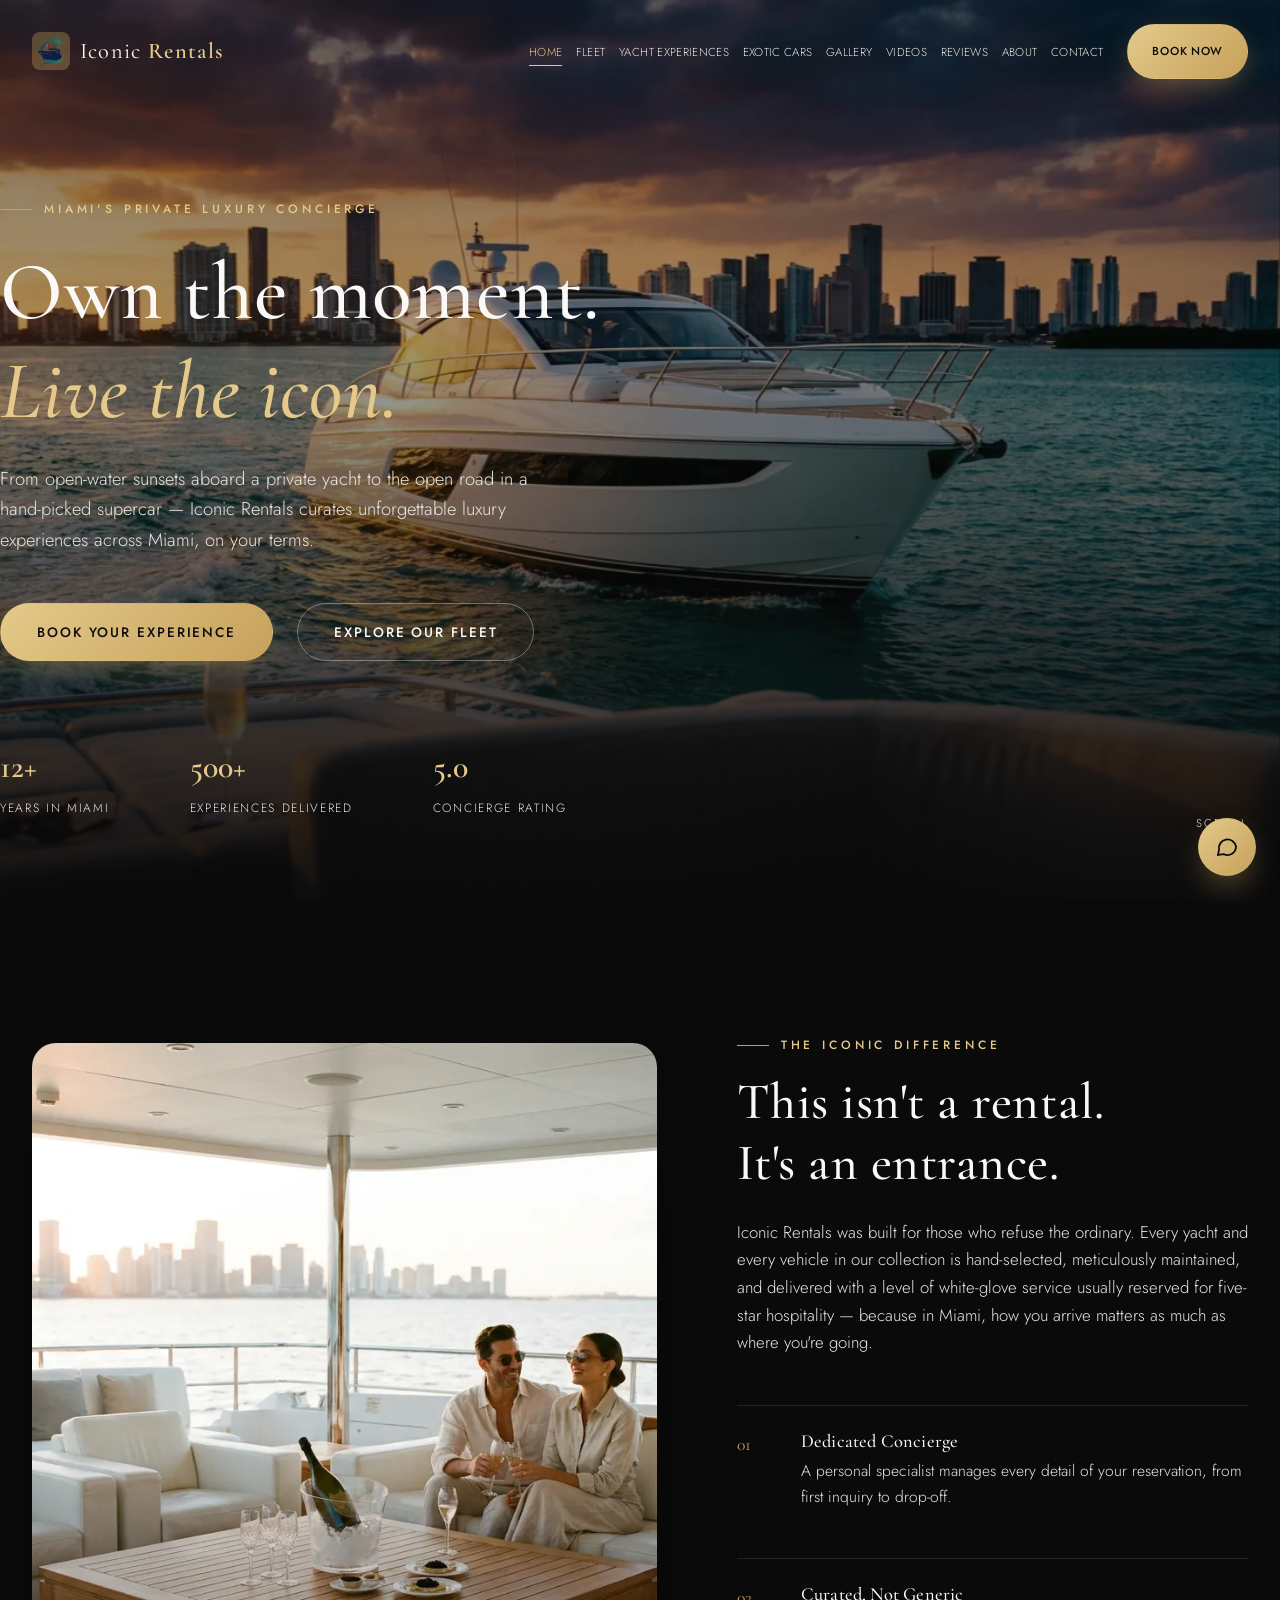
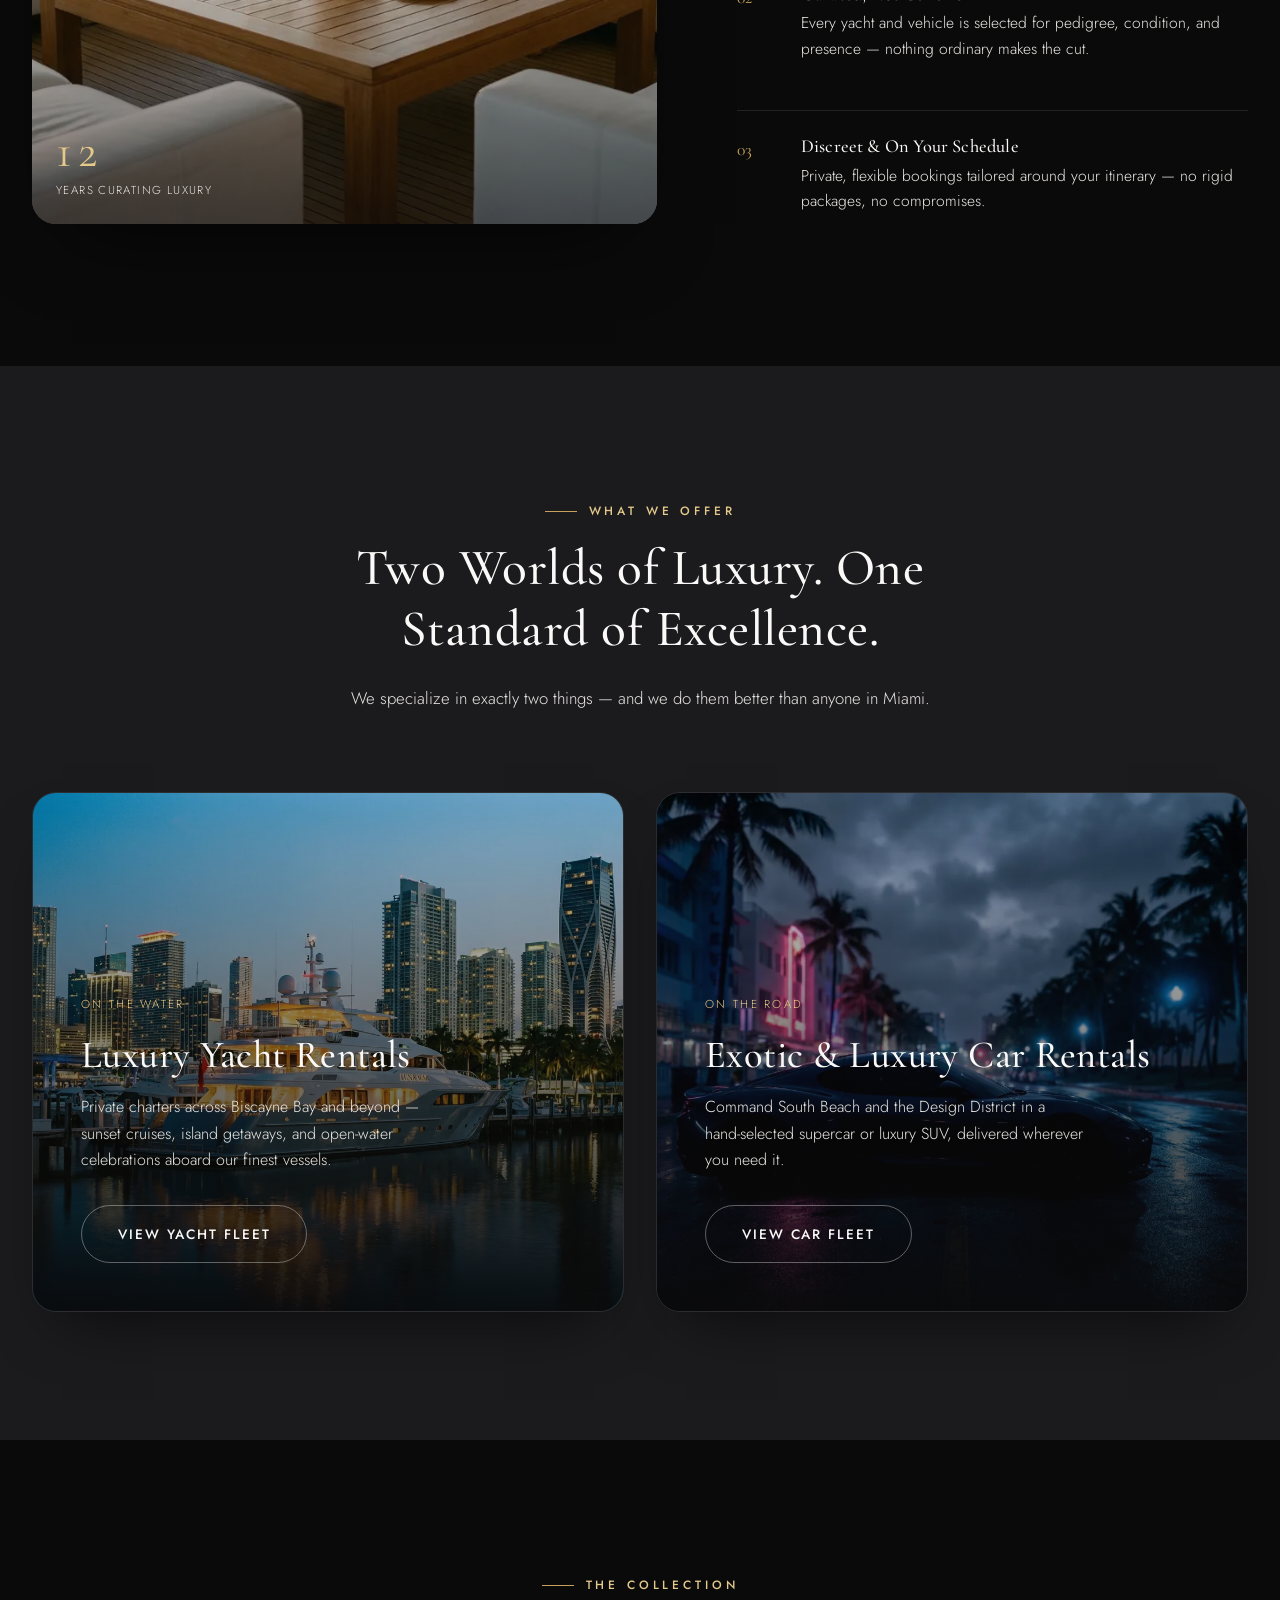
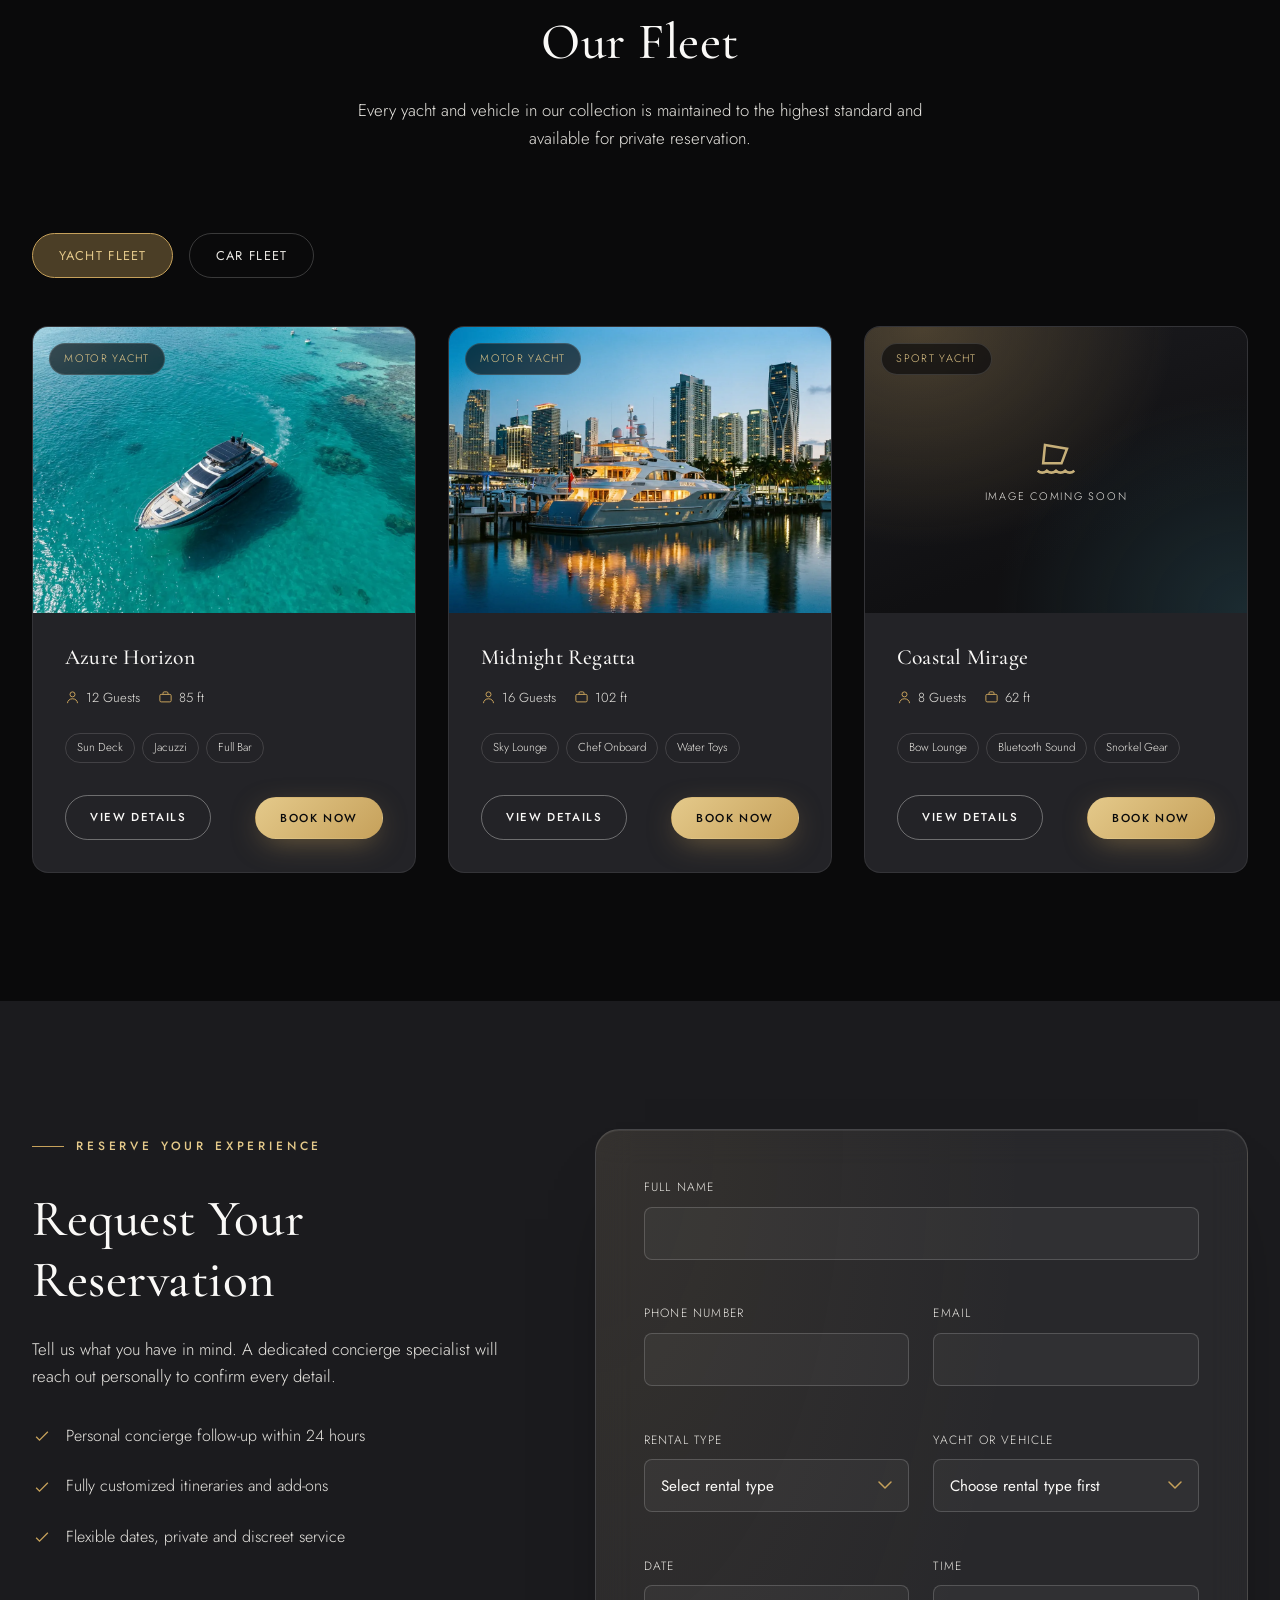
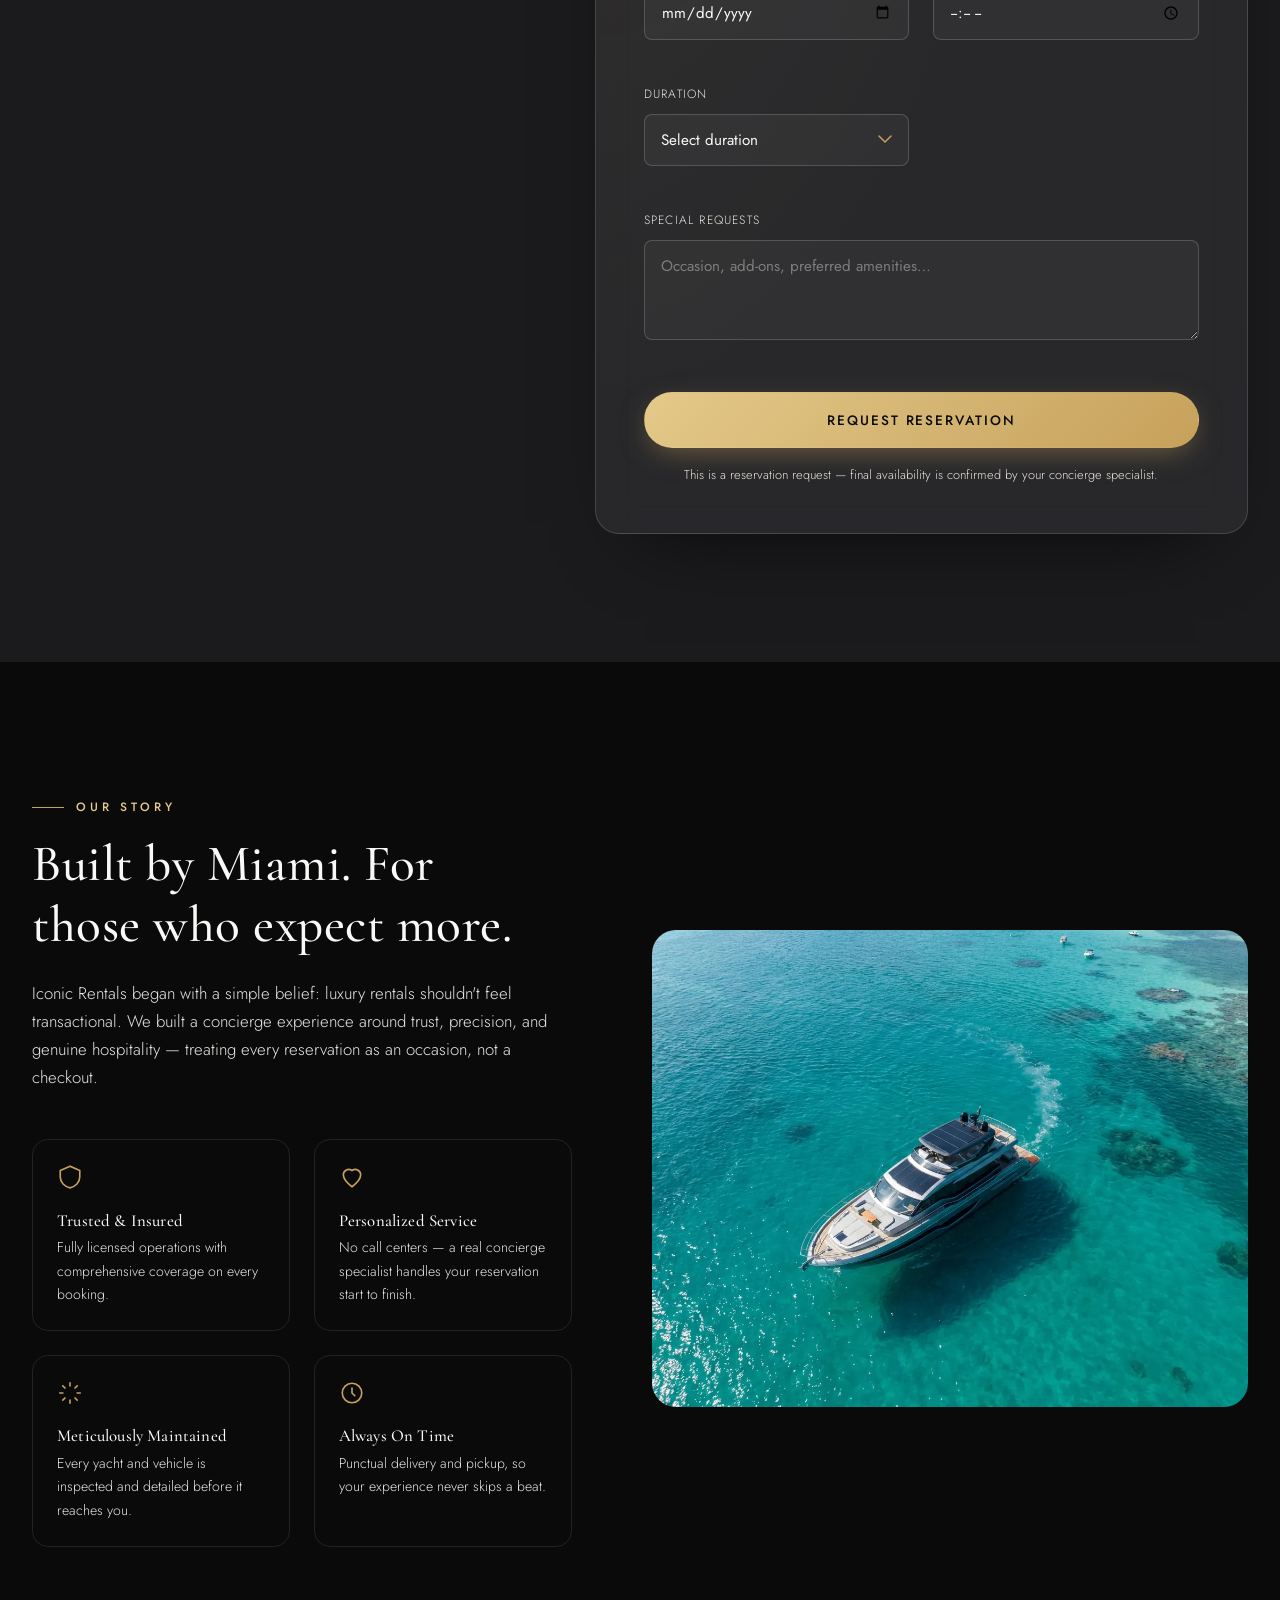
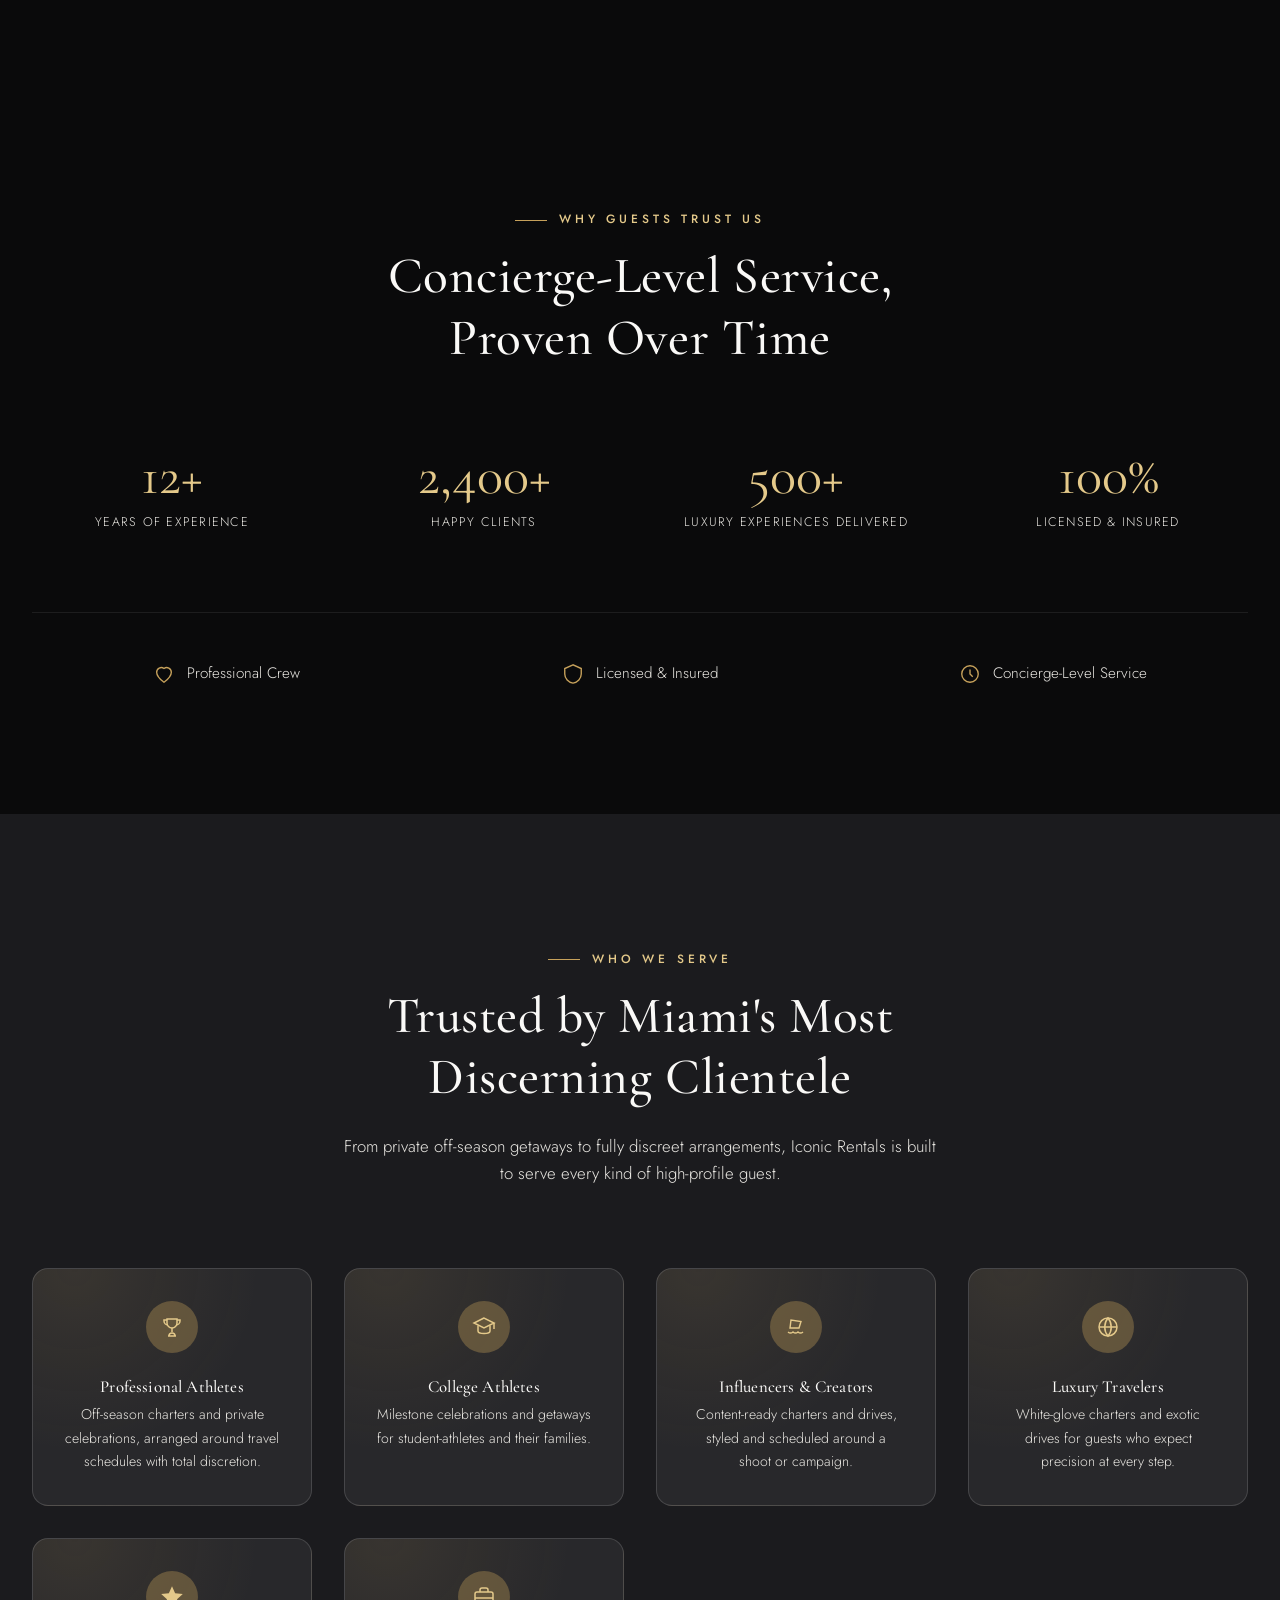
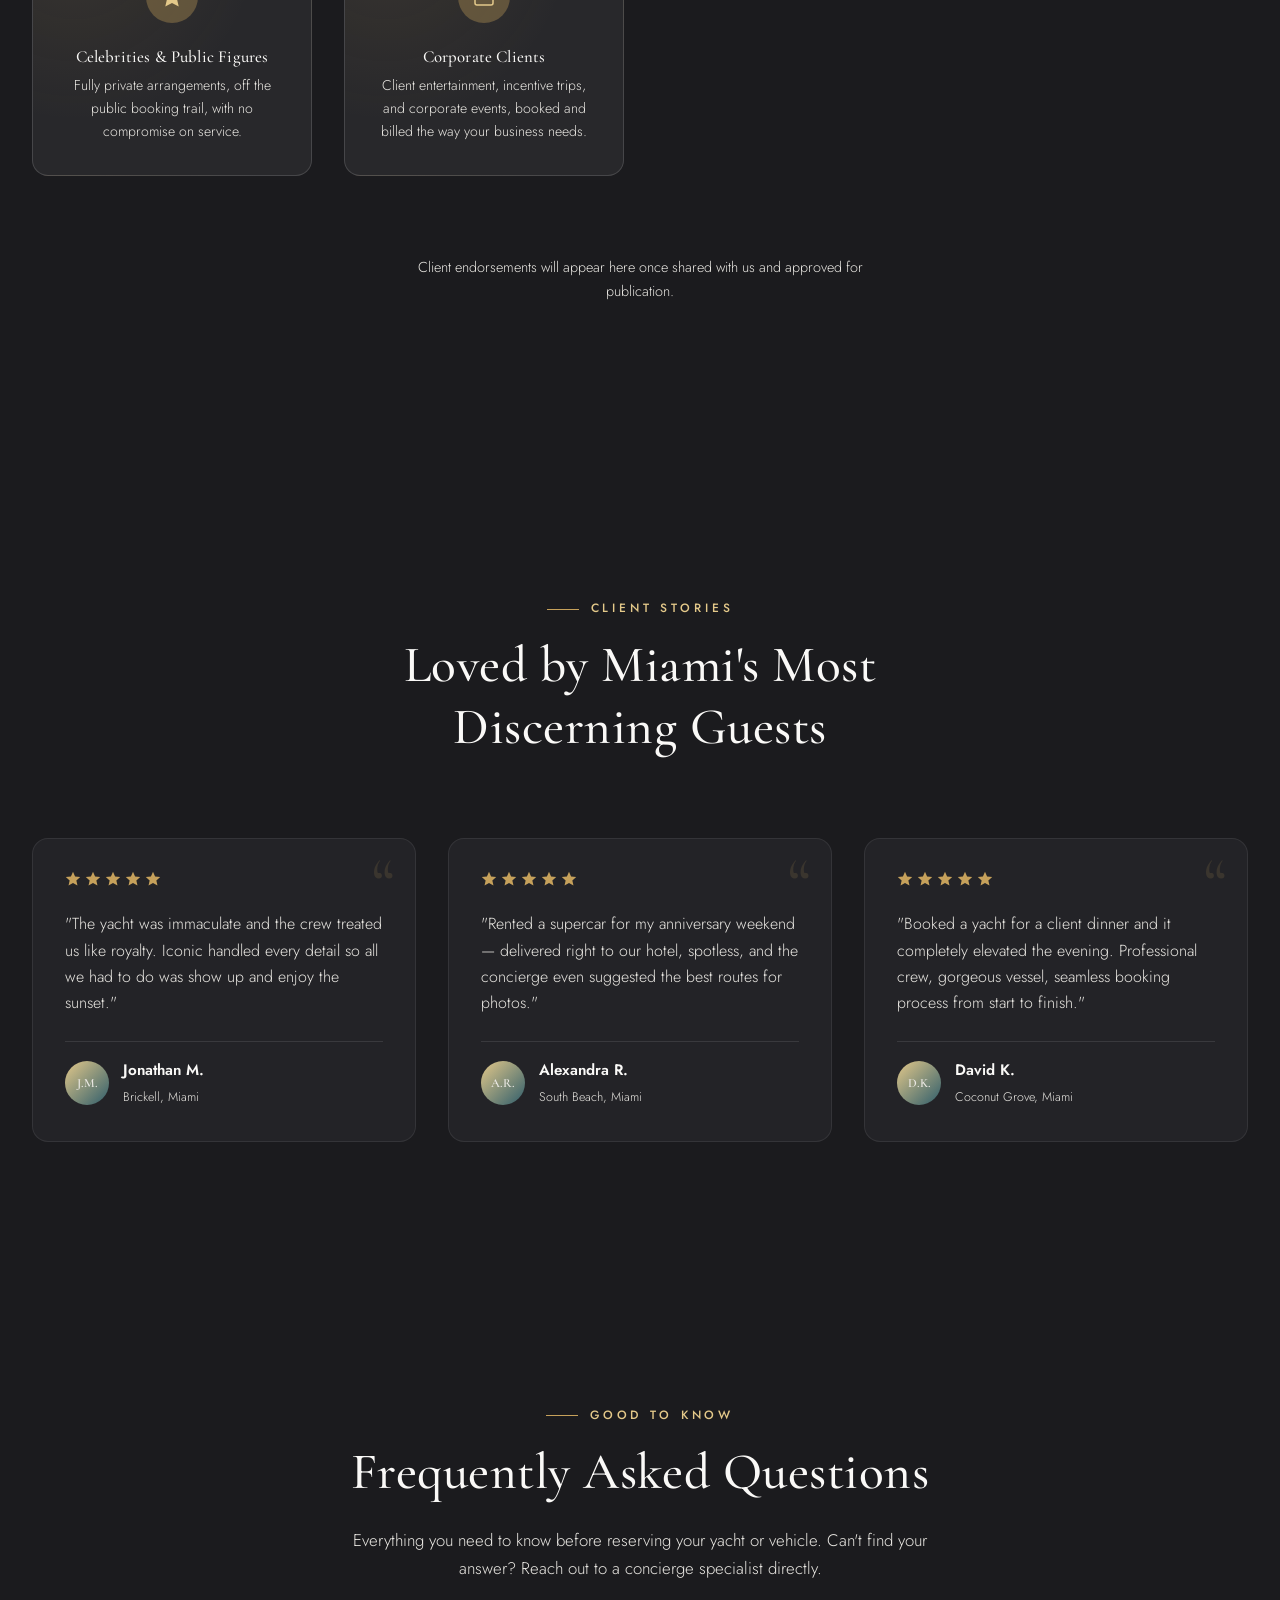
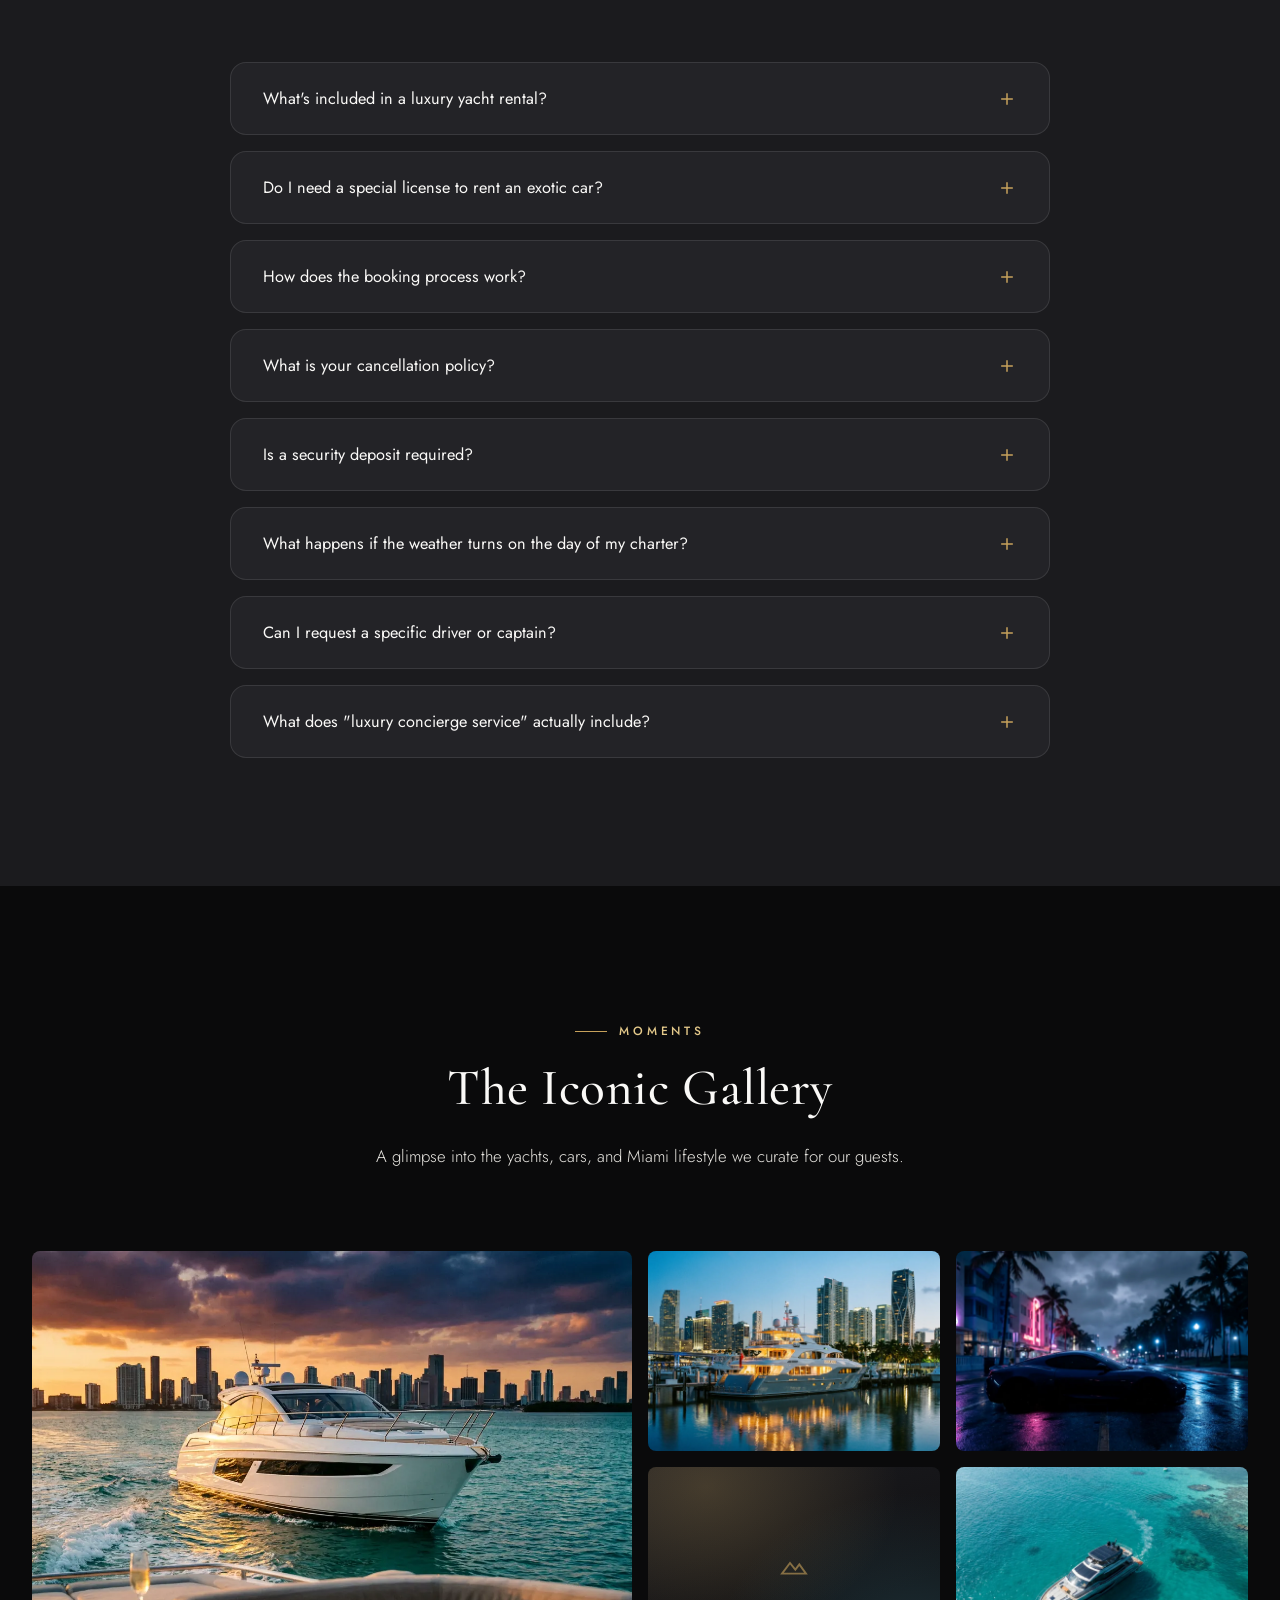
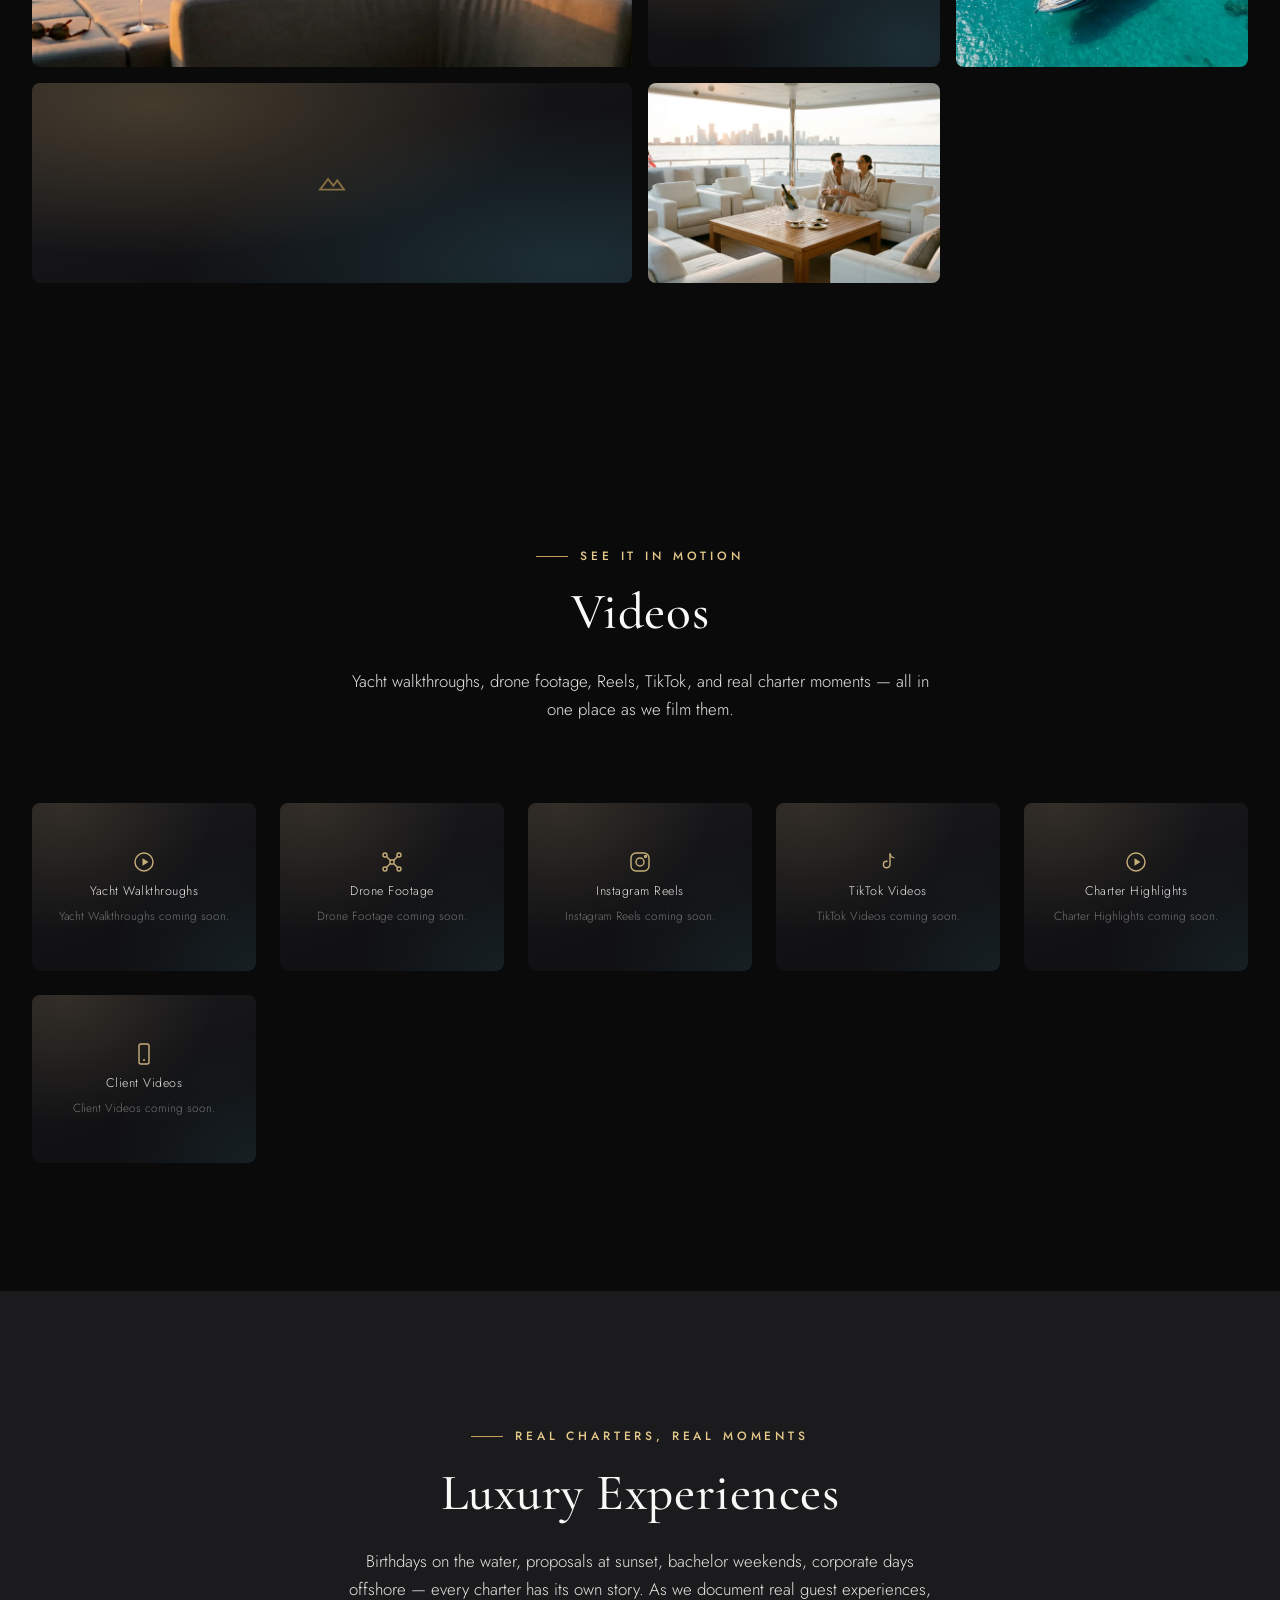
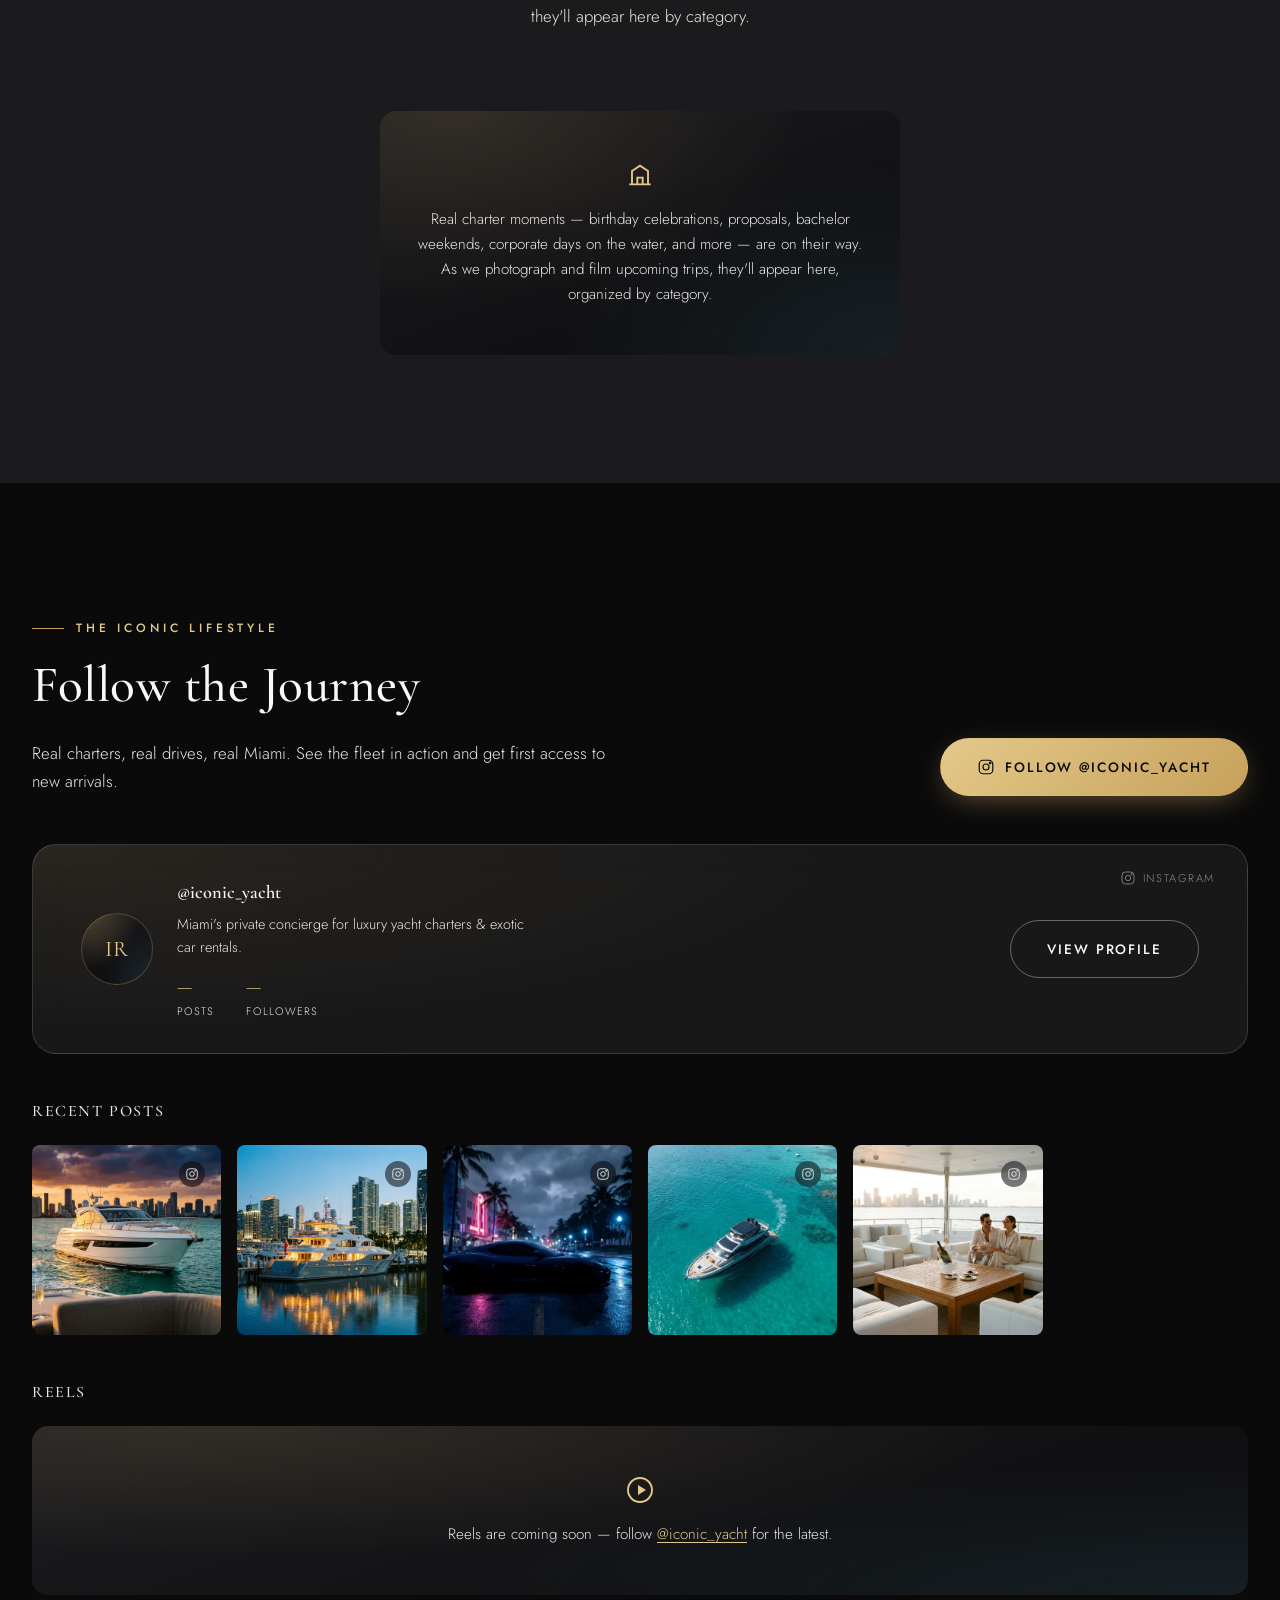
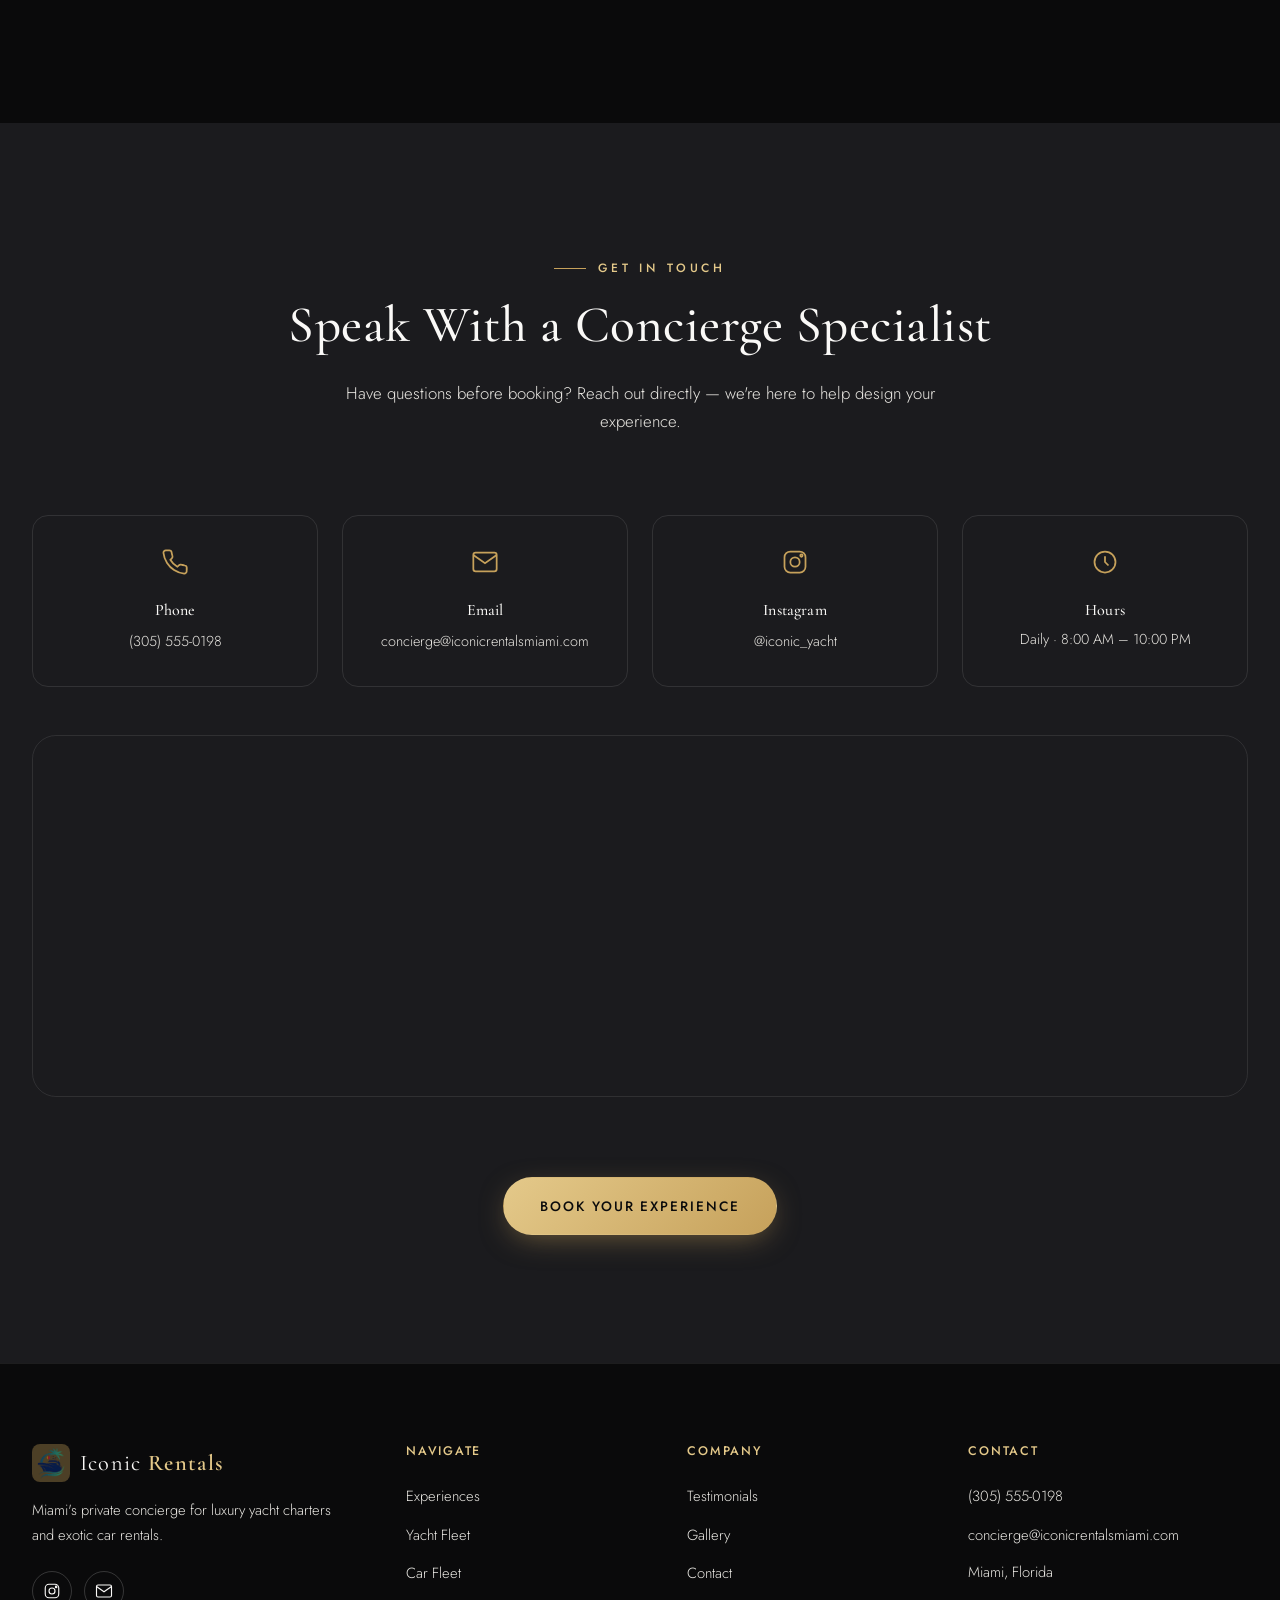
==== commit 1f57c963: "Wire public frontend to Supabase with automatic static-file fallback Adds js/data-service.js: a sing" ====
--- a/index.html
+++ b/index.html
@@ -1091,6 +1091,10 @@
 <script src="js/clientele.min.js"></script>
 <script src="js/videos.min.js"></script>
 <script src="js/booking-config.js"></script>
+<script src="js/vendor/supabase-js.min.js"></script>
+<script src="js/supabase-client.js"></script>
+<script src="js/fleet-supabase-adapter.min.js"></script>
+<script src="js/data-service.min.js"></script>
 <script src="js/booking-api.min.js"></script>
 <script src="js/analytics.min.js"></script>
 <script src="js/main.min.js"></script>
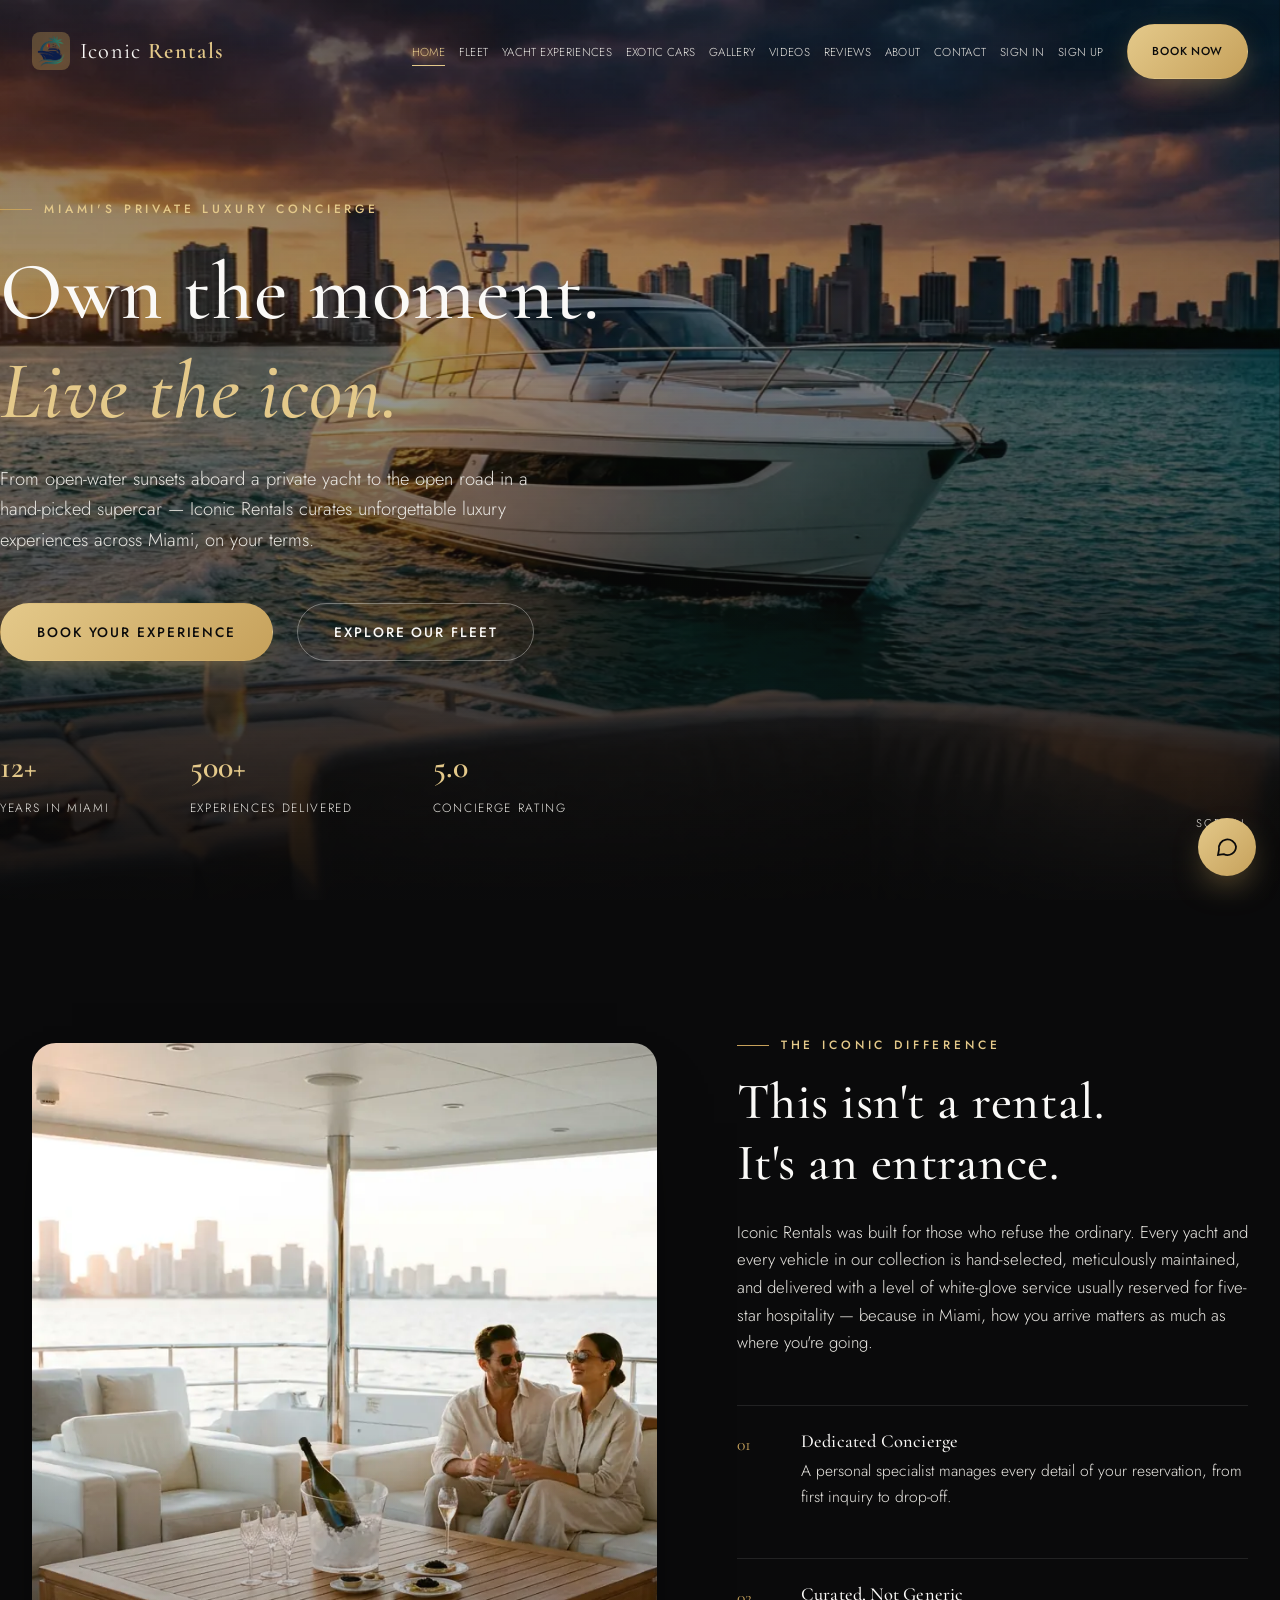
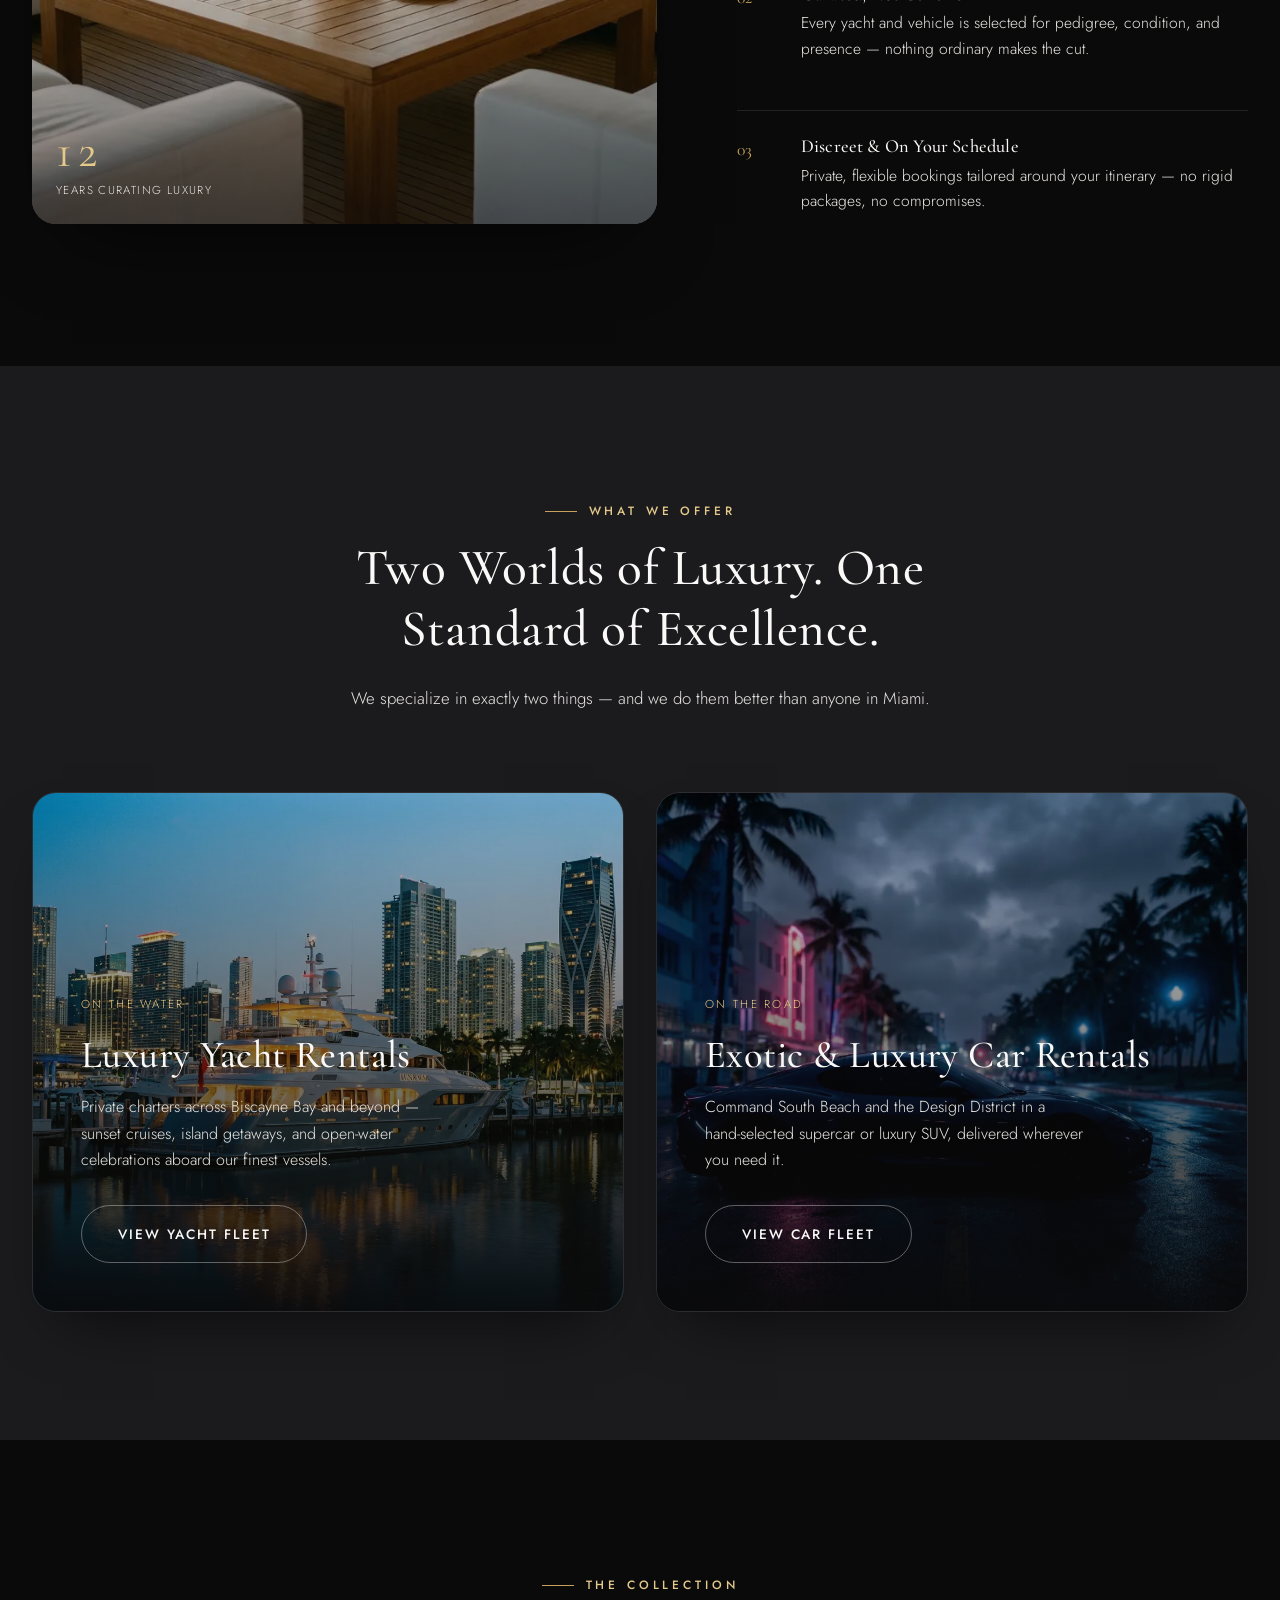
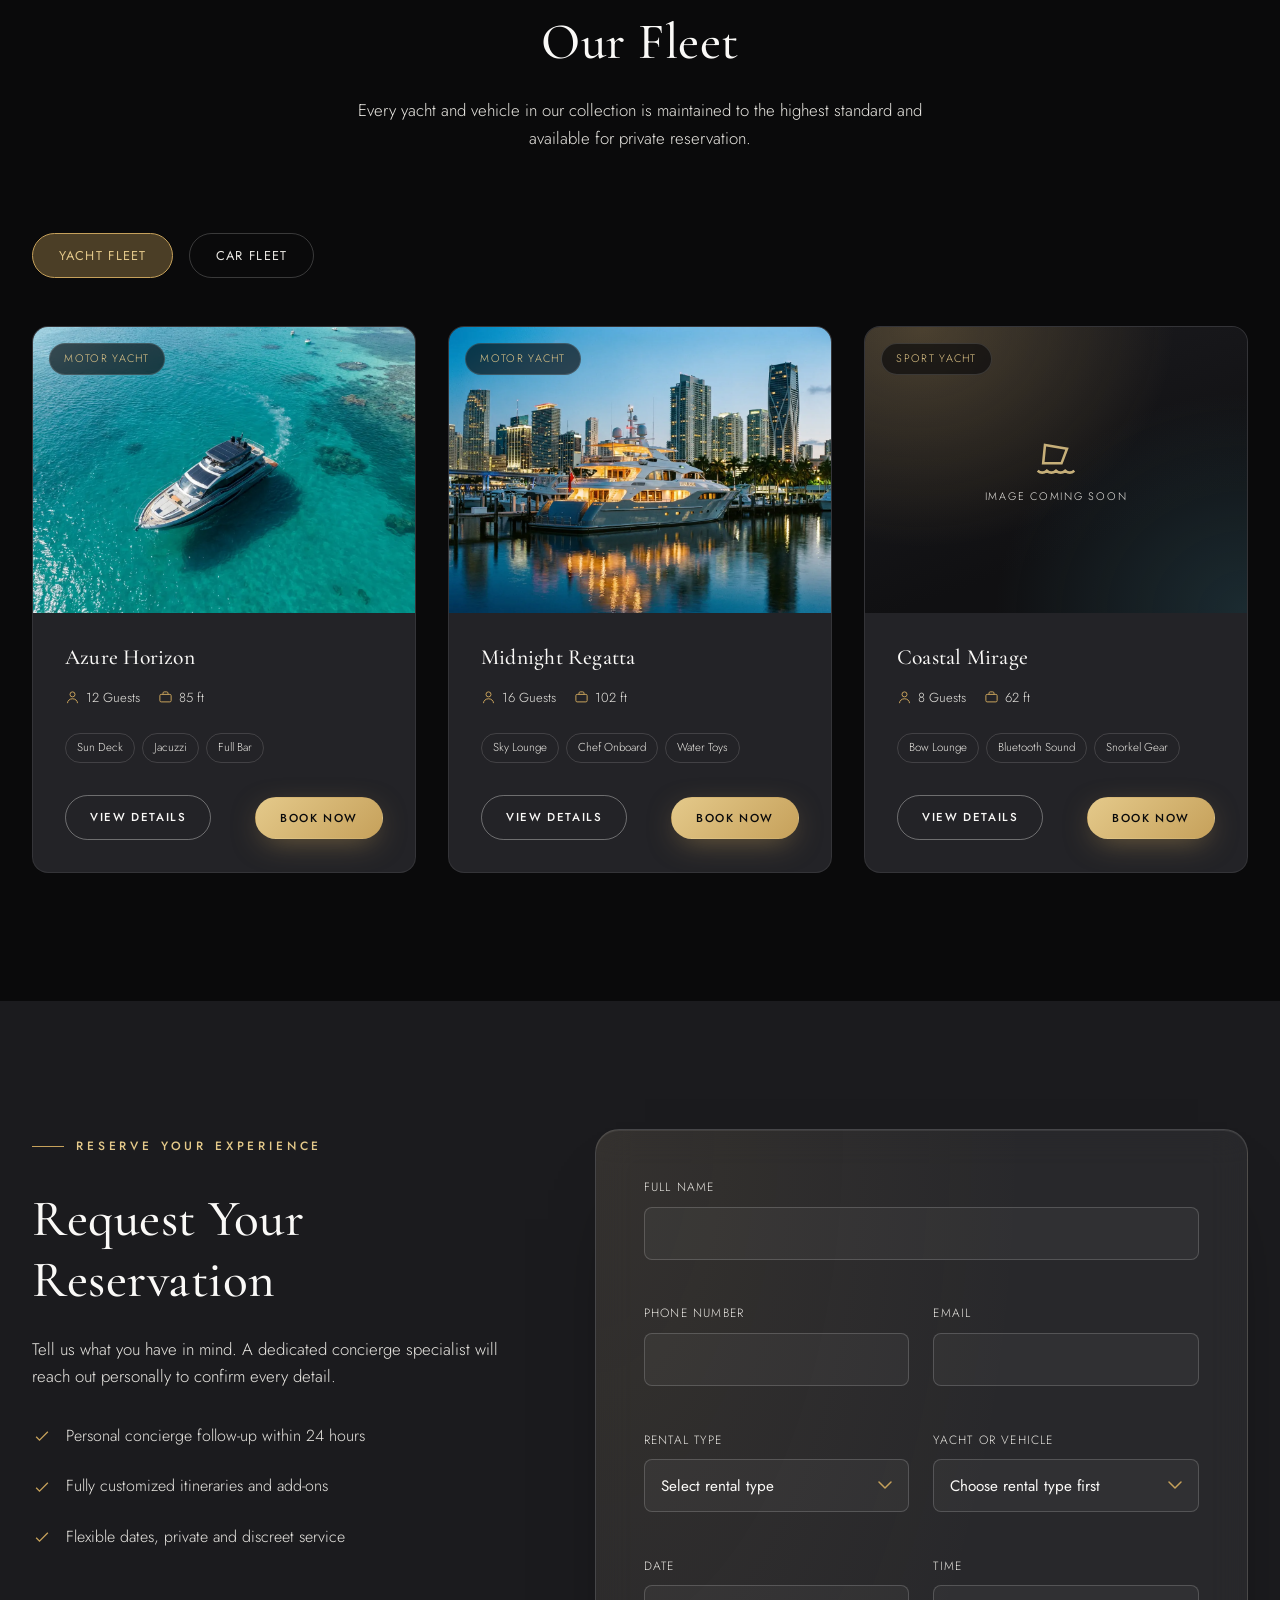
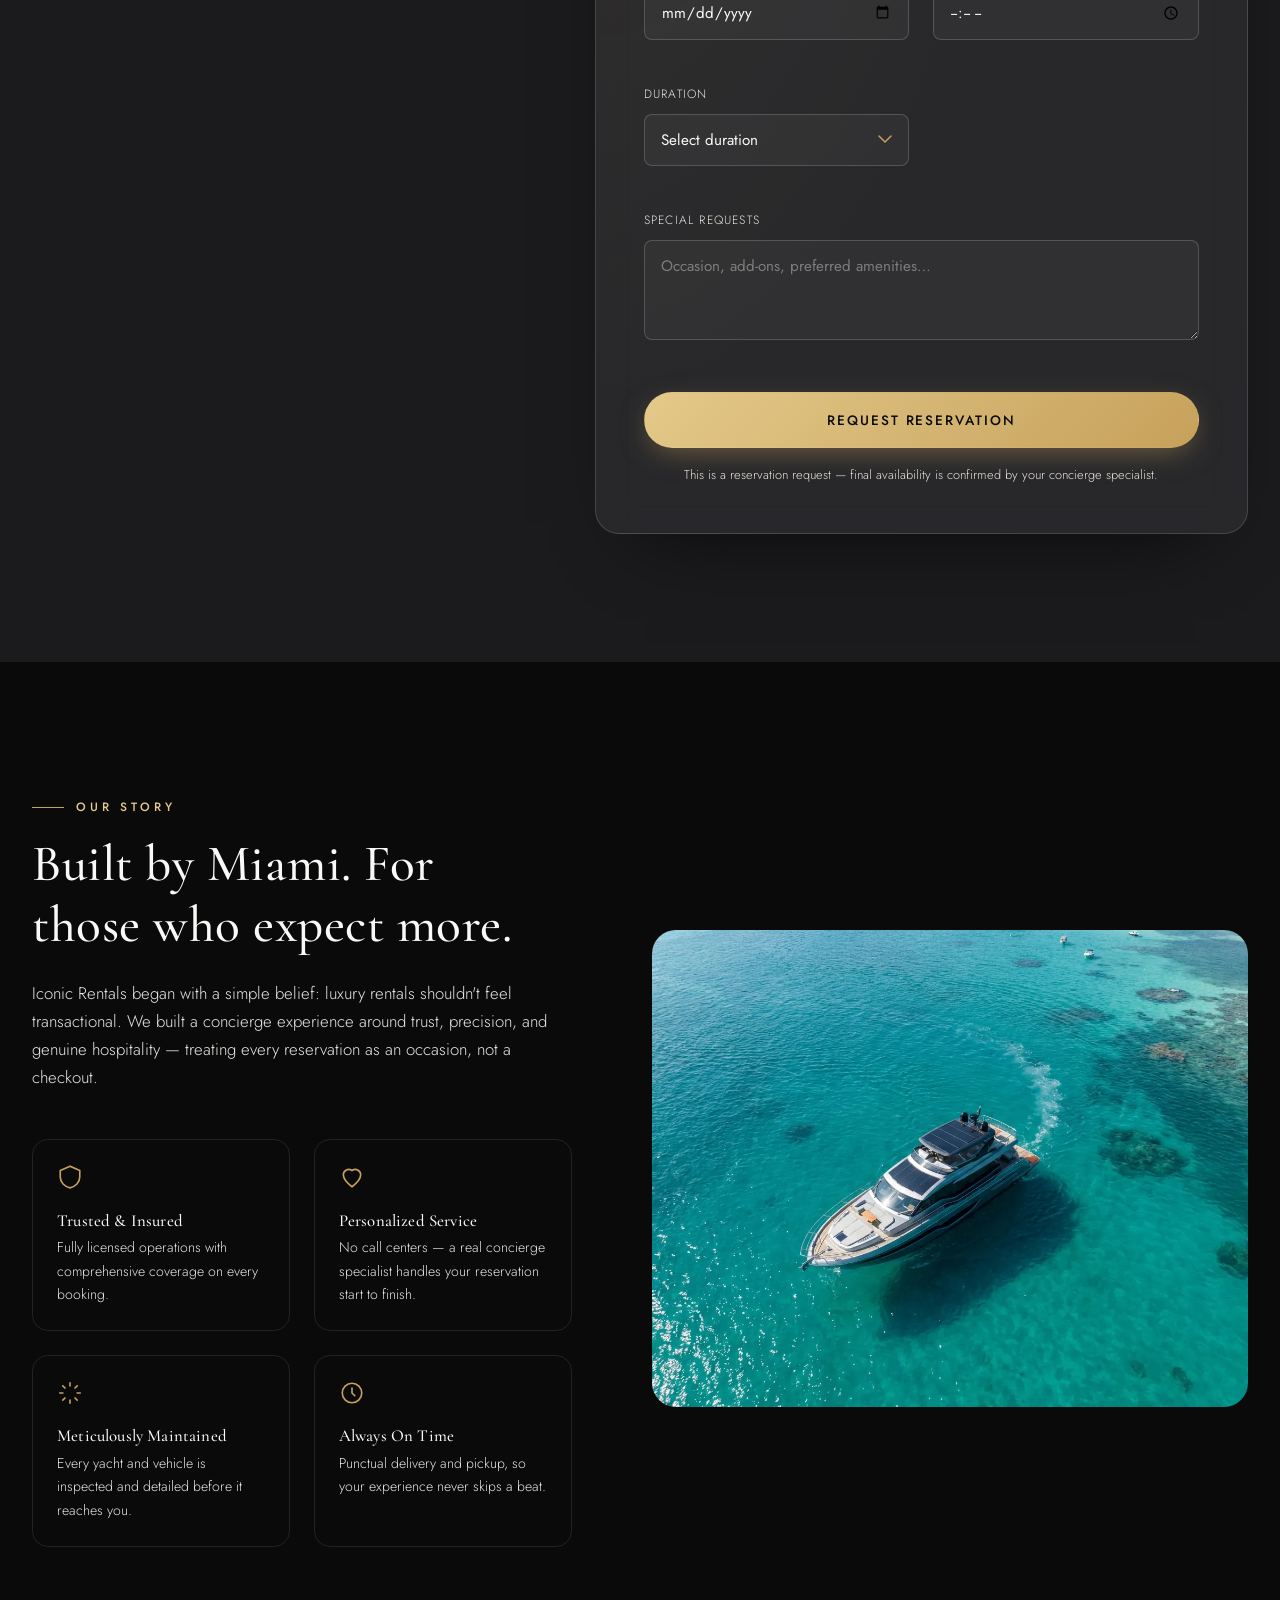
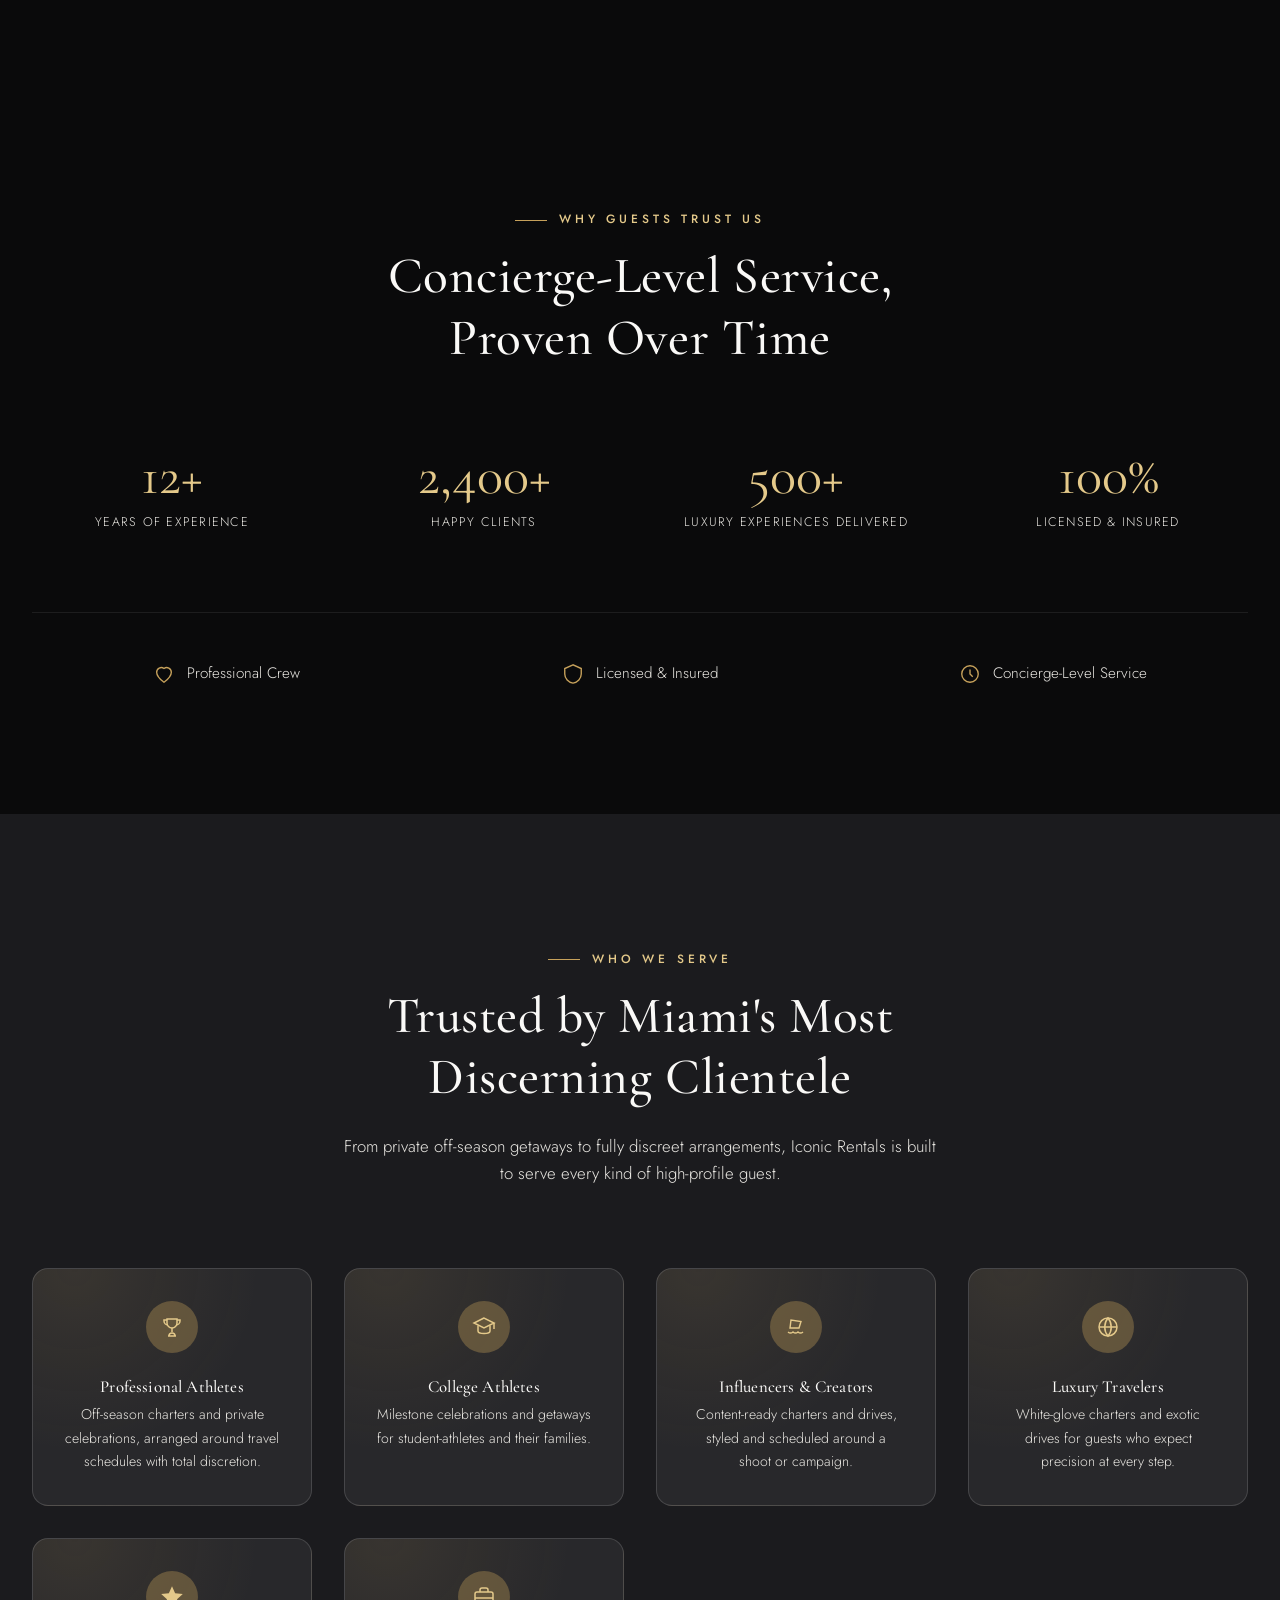
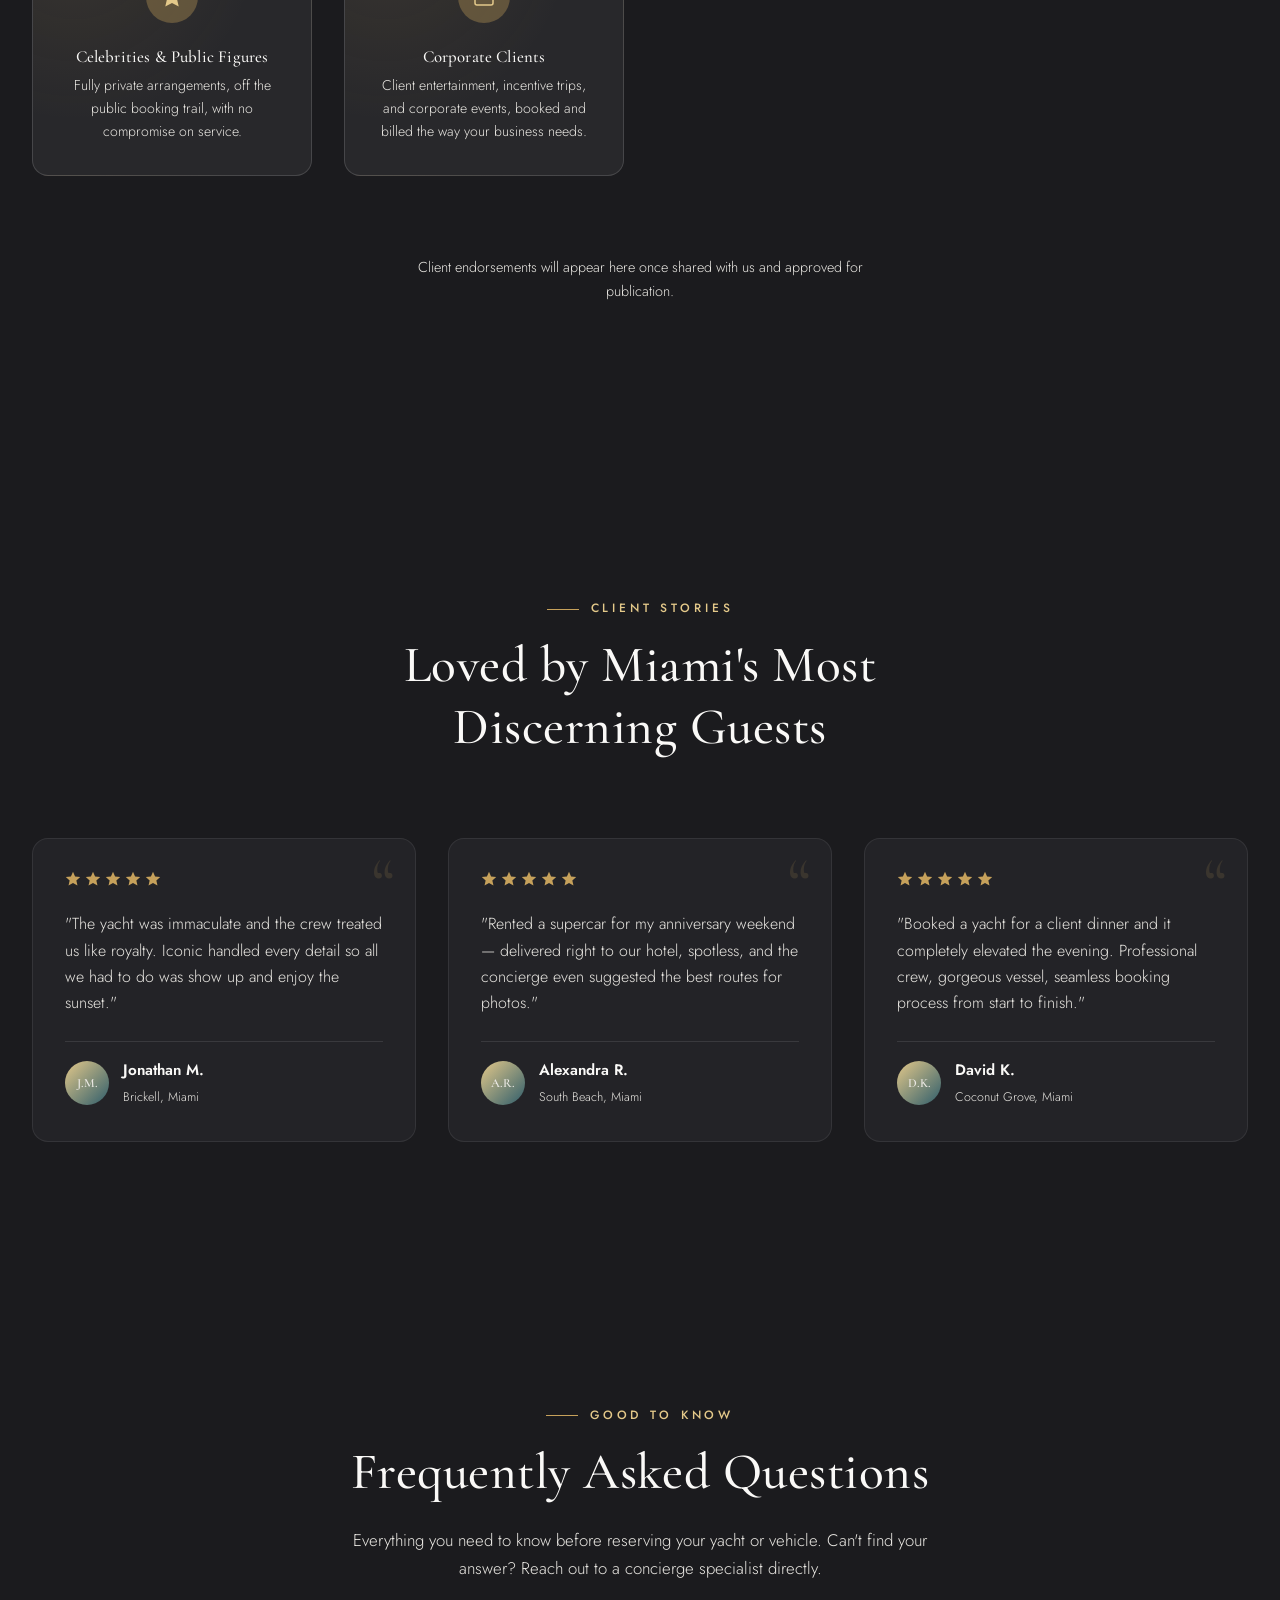
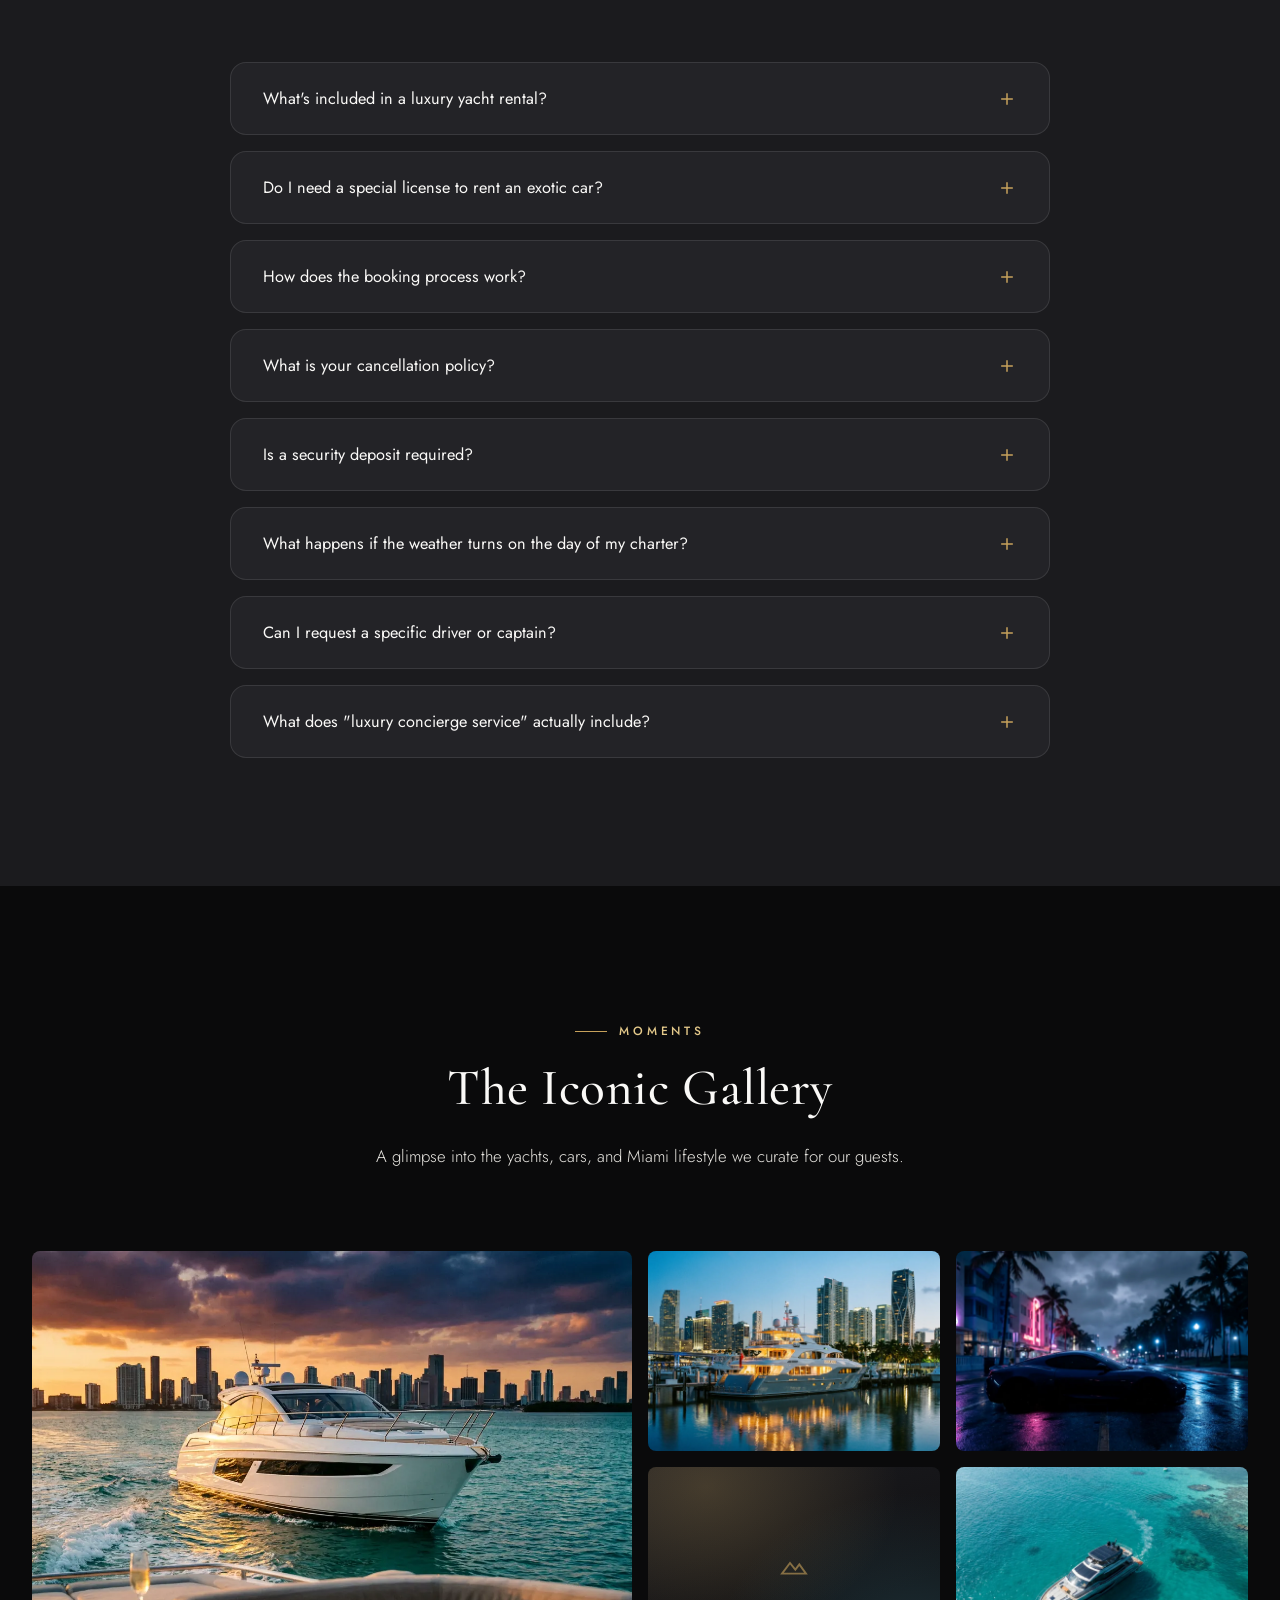
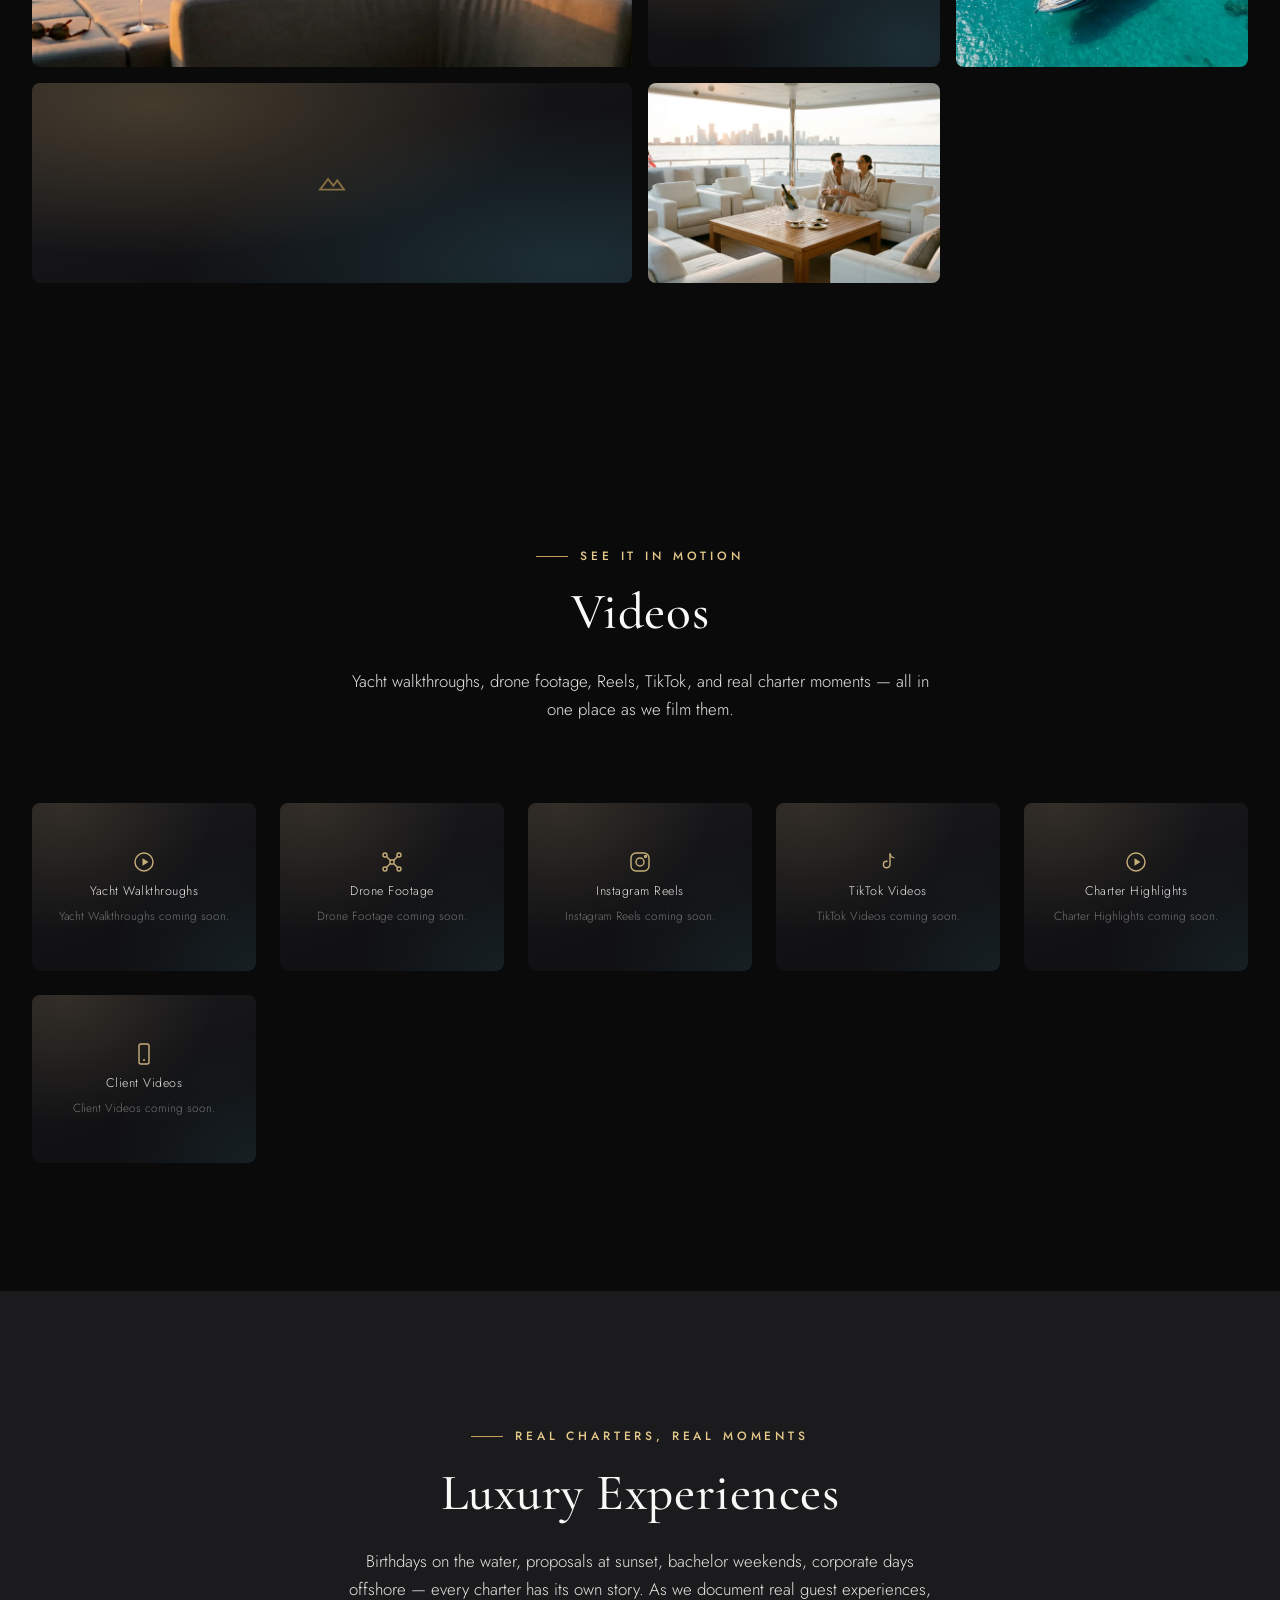
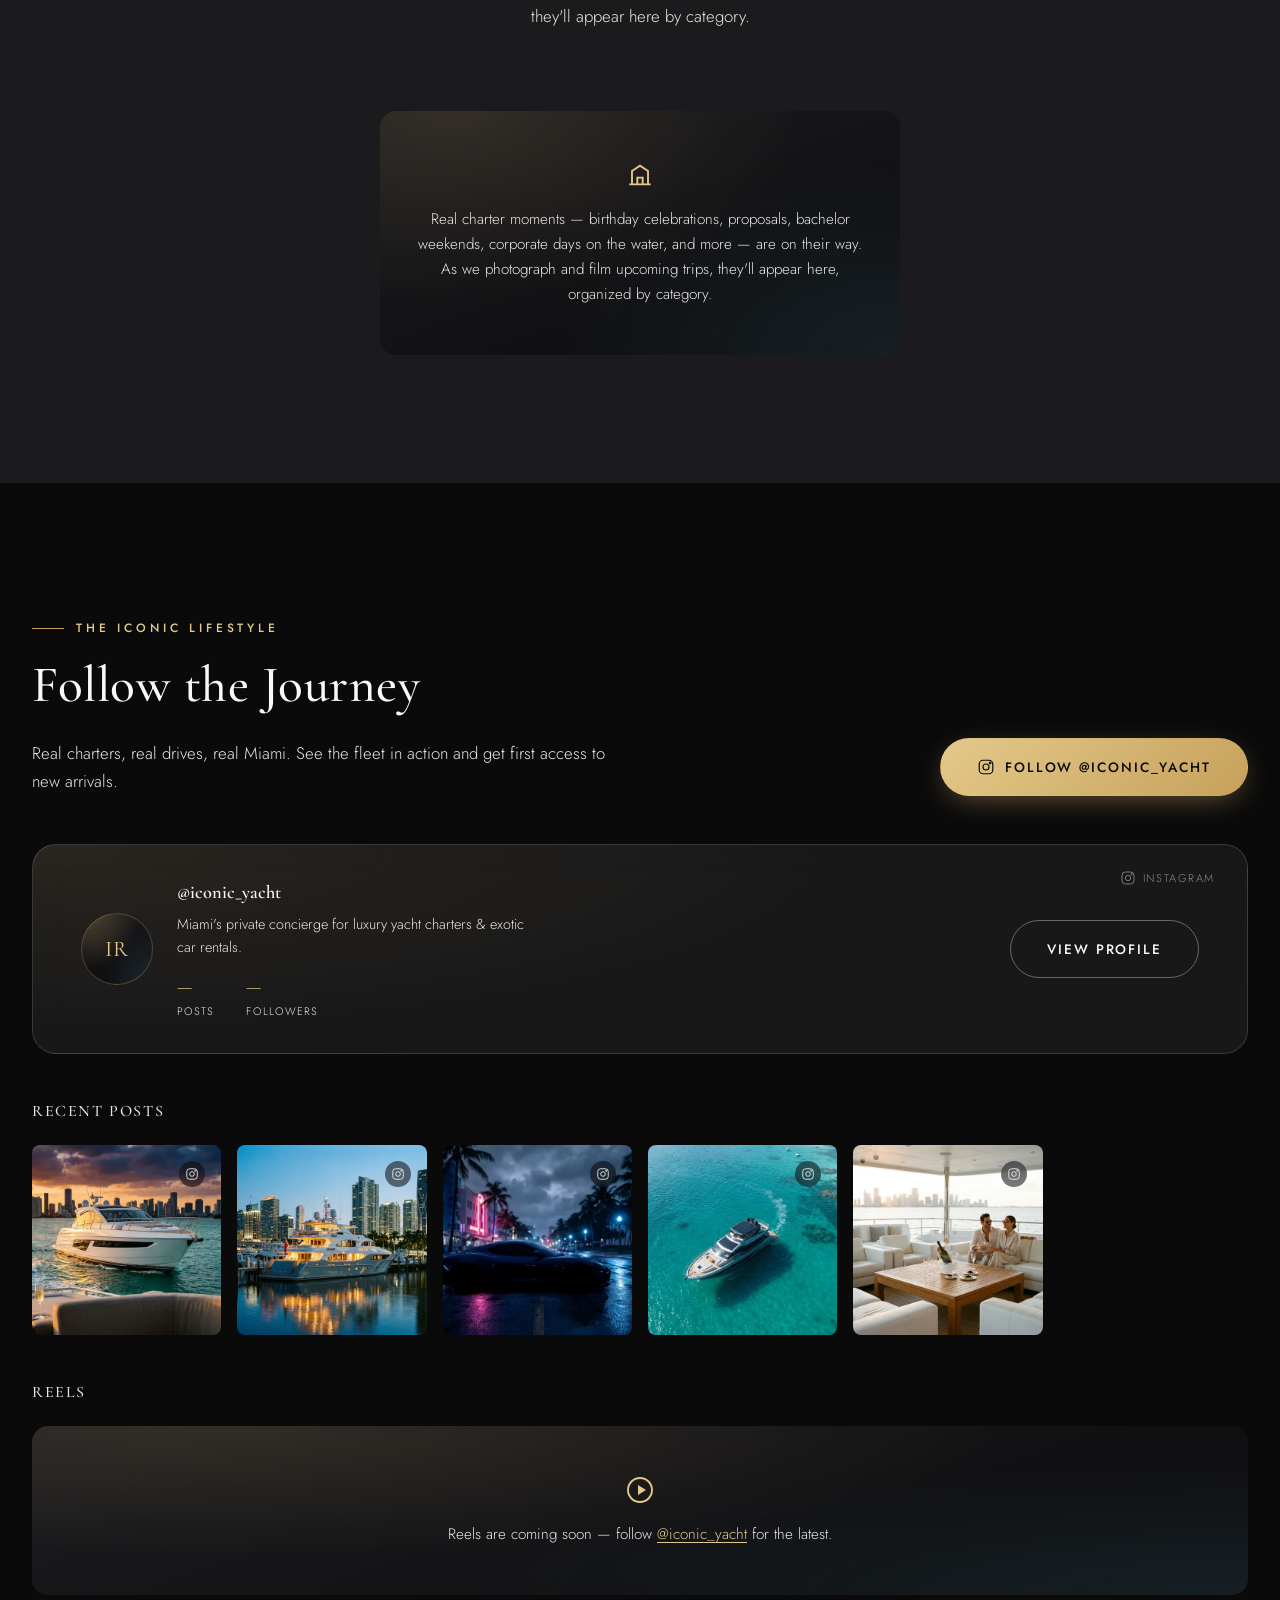
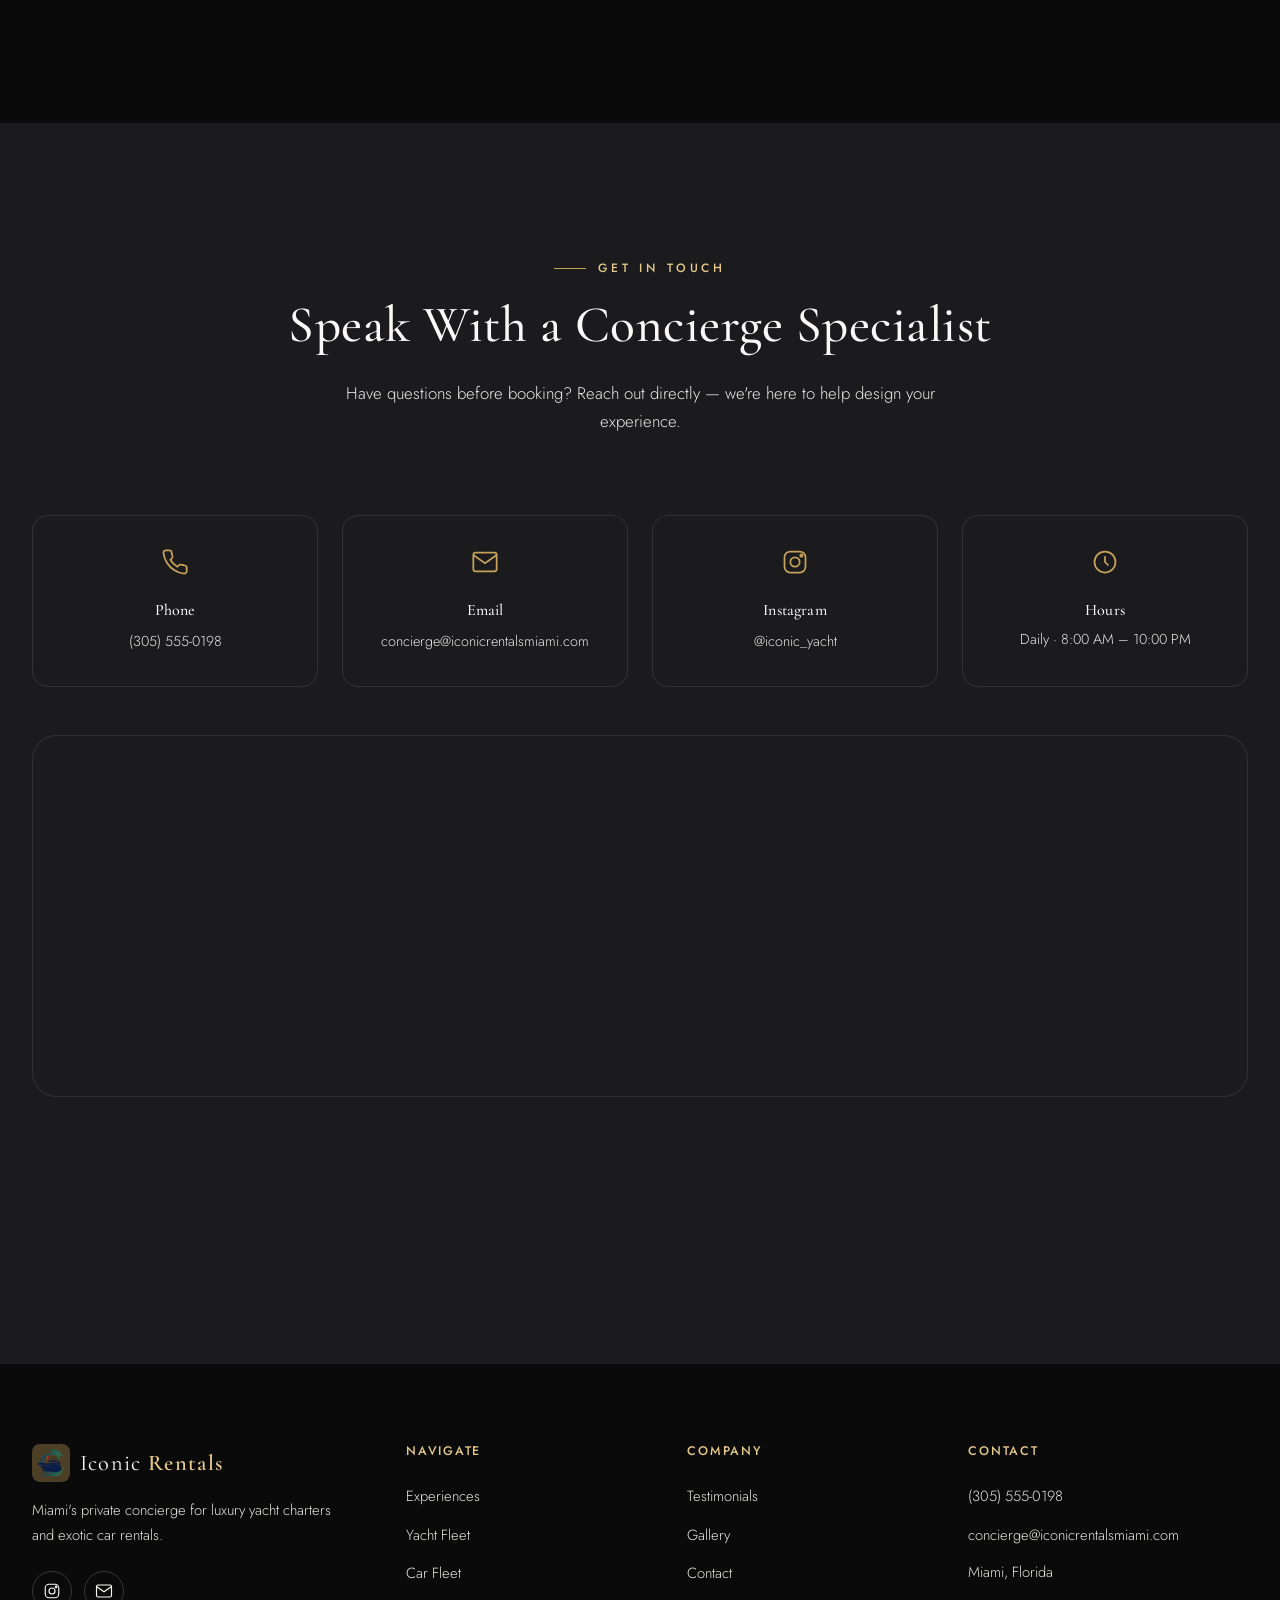
==== commit f5af26de: "Add customer authentication: signup, login, account pages Fixed a real security gap before building " ====
--- a/index.html
+++ b/index.html
@@ -180,6 +180,10 @@
         <li><a href="#testimonials">Reviews</a></li>
         <li><a href="#about">About</a></li>
         <li><a href="#contact">Contact</a></li>
+        <li data-auth-state="guest"><a href="login.html">Sign In</a></li>
+        <li data-auth-state="guest"><a href="signup.html">Sign Up</a></li>
+        <li data-auth-state="user" hidden><a href="account.html">Account</a></li>
+        <li data-auth-state="user" hidden><a href="#" data-logout-link>Logout</a></li>
       </ul>
       <a href="#booking" class="btn btn-primary nav-cta" data-quick-book>Book Now</a>
     </nav>
@@ -1093,8 +1097,10 @@
 <script src="js/booking-config.js"></script>
 <script src="js/vendor/supabase-js.min.js"></script>
 <script src="js/supabase-client.js"></script>
+<script src="js/auth.min.js"></script>
 <script src="js/fleet-supabase-adapter.min.js"></script>
 <script src="js/data-service.min.js"></script>
+<script src="js/homepage-content.min.js"></script>
 <script src="js/booking-api.min.js"></script>
 <script src="js/analytics.min.js"></script>
 <script src="js/main.min.js"></script>
--- a/css/style.min.css
+++ b/css/style.min.css
@@ -1 +1 @@
-@view-transition{navigation:auto}@media (prefers-reduced-motion:reduce){@view-transition{navigation:none}}:root{--color-black:#0a0a0b;--color-charcoal:#1b1b1e;--color-charcoal-soft:#232327;--color-white:#faf9f7;--color-white-dim:#e9e7e2;--color-gold:#c6a15b;--color-gold-light:#e4c98a;--color-gold-dim:rgba(198, 161, 91, 0.35);--color-ocean:#2f5d6b;--color-ocean-light:#6fa3ad;--surface-glass:rgba(255, 255, 255, 0.06);--surface-glass-border:rgba(255, 255, 255, 0.14);--font-serif:'Cormorant Garamond','Playfair Display',Georgia,serif;--font-sans:'Jost','Inter',-apple-system,BlinkMacSystemFont,sans-serif;--space-1:0.5rem;--space-2:1rem;--space-3:1.5rem;--space-4:2rem;--space-5:3rem;--space-6:5rem;--space-7:8rem;--ease-luxury:cubic-bezier(0.22, 1, 0.36, 1);--dur-fast:0.3s;--dur-med:0.6s;--dur-slow:1s;--max-width:1320px;--radius-lg:24px;--radius-md:16px;--radius-sm:8px}*,::after,::before{box-sizing:border-box}html{scroll-behavior:smooth;-webkit-text-size-adjust:100%;overflow-x:hidden}@media (prefers-reduced-motion:reduce){html{scroll-behavior:auto}*,::after,::before{animation-duration:0s!important;animation-iteration-count:1!important;transition-duration:0s!important;scroll-behavior:auto!important}}body{margin:0;background:var(--color-black);color:var(--color-white);font-family:var(--font-sans);font-weight:300;line-height:1.65;-webkit-font-smoothing:antialiased;overflow-x:hidden}img{max-width:100%;display:block}a{color:inherit;text-decoration:none}ul{list-style:none;margin:0;padding:0}button{font-family:inherit}h1,h2,h3,h4,h5{font-family:var(--font-serif);font-weight:500;line-height:1.2;margin:0;letter-spacing:.01em;text-wrap:balance}p{margin:0}.container{width:100%;max-width:var(--max-width);margin:0 auto;padding:0 var(--space-4)}.hero,section[id]{scroll-margin-top:96px}@media (max-width:640px){.hero,section[id]{scroll-margin-top:76px}}@media (max-width:640px){.container{padding:0 var(--space-3)}}.skip-link{position:absolute;left:-999px;top:0;background:var(--color-gold);color:var(--color-black);padding:.75rem 1.25rem;z-index:1000;border-radius:0 0 var(--radius-sm) 0;font-weight:600}.skip-link:focus{left:0}:focus-visible{outline:2px solid var(--color-gold);outline-offset:3px;border-radius:2px;box-shadow:0 0 0 6px rgba(198,161,91,.18)}::selection{background:rgba(198,161,91,.35);color:var(--color-white)}::-webkit-scrollbar{width:10px}::-webkit-scrollbar-track{background:var(--color-black)}::-webkit-scrollbar-thumb{background:linear-gradient(var(--color-gold-dim),rgba(198,161,91,.6));border-radius:999px;border:2px solid var(--color-black)}html{scrollbar-color:rgba(198,161,91,0.55) var(--color-black);scrollbar-width:thin}.eyebrow{display:inline-flex;align-items:center;gap:.75rem;font-family:var(--font-sans);font-size:.75rem;letter-spacing:.32em;text-transform:uppercase;color:var(--color-gold-light);font-weight:500}.eyebrow::before{content:'';width:32px;height:1px;background:var(--color-gold)}.section{padding:var(--space-7) 0;position:relative}@media (max-width:900px){.section{padding:var(--space-6) 0}}.section--charcoal{background:var(--color-charcoal)}.section-head{max-width:720px;margin-bottom:var(--space-6)}.section-head.center{margin-left:auto;margin-right:auto;text-align:center}.section-title{font-size:clamp(2.25rem, 4vw, 3.25rem);margin-top:var(--space-2);color:var(--color-white)}.section-sub{margin-top:var(--space-3);font-size:1.05rem;color:var(--color-white-dim);max-width:60ch}.section-head.center .section-sub{margin-left:auto;margin-right:auto}.btn{position:relative;display:inline-flex;align-items:center;justify-content:center;gap:.6rem;padding:1.05rem 2.25rem;border-radius:999px;font-size:.85rem;letter-spacing:.14em;text-transform:uppercase;font-weight:500;cursor:pointer;border:1px solid transparent;overflow:hidden;isolation:isolate;transition:transform var(--dur-fast) var(--ease-luxury),background-color var(--dur-fast) var(--ease-luxury),border-color var(--dur-fast) var(--ease-luxury),color var(--dur-fast) var(--ease-luxury),box-shadow var(--dur-fast) var(--ease-luxury);white-space:nowrap}.btn::after{content:'';position:absolute;z-index:1;top:0;left:-65%;width:35%;height:100%;background:linear-gradient(115deg,transparent,rgba(255,255,255,.4),transparent);transform:skewX(-18deg);transition:left .85s var(--ease-luxury);pointer-events:none}.btn:hover::after{left:130%}.btn-ripple{position:absolute;z-index:2;border-radius:50%;background:rgba(255,255,255,.45);transform:scale(0);animation:btn-ripple-anim .6s var(--ease-luxury);pointer-events:none}@keyframes btn-ripple-anim{to{transform:scale(1);opacity:0}}@media (prefers-reduced-motion:reduce){.btn-ripple{display:none}}.btn:active{transform:scale(.97)}.btn-primary{background:linear-gradient(135deg,var(--color-gold-light),var(--color-gold));color:var(--color-black);box-shadow:0 8px 30px -8px rgba(198,161,91,.55)}.btn-primary:hover{transform:translateY(-2px);box-shadow:0 16px 40px -10px rgba(198,161,91,.75)}.btn-ghost{background:0 0;border-color:rgba(250,249,247,.35);color:var(--color-white)}.btn-ghost:hover{border-color:var(--color-gold);color:var(--color-gold-light);background:rgba(198,161,91,.08);transform:translateY(-2px)}.btn-block{width:100%}.site-header{position:fixed;top:0;left:0;right:0;z-index:500;padding:var(--space-3) 0;transition:background-color var(--dur-med) var(--ease-luxury),padding var(--dur-med) var(--ease-luxury),box-shadow var(--dur-med) var(--ease-luxury),border-color var(--dur-med) var(--ease-luxury);border-bottom:1px solid transparent}.site-header.is-scrolled{background:rgba(10,10,11,.82);backdrop-filter:blur(16px) saturate(140%);-webkit-backdrop-filter:blur(16px) saturate(140%);padding:var(--space-2) 0;border-bottom-color:rgba(198,161,91,.18);box-shadow:0 10px 40px -20px rgba(0,0,0,.6)}.site-header .container{display:flex;align-items:center;justify-content:space-between;gap:var(--space-3)}.brand{font-family:var(--font-serif);font-size:1.4rem;letter-spacing:.06em;color:var(--color-white);display:flex;align-items:center;gap:.6rem}.brand strong{color:var(--color-gold-light);font-weight:600}.brand-mark{flex-shrink:0;width:38px;height:38px;border-radius:var(--radius-sm);background:var(--color-gold-dim);display:flex;align-items:center;justify-content:center;padding:5px}.brand-mark img{width:100%;height:100%;object-fit:contain}.brand-text{display:inline-flex;align-items:baseline;gap:.4rem}.footer-brand-logo{margin-bottom:.25rem}.main-nav{display:flex;align-items:center;gap:var(--space-4)}.nav-links{display:flex;gap:1.15rem}.nav-links a{font-size:.8rem;letter-spacing:.1em;text-transform:uppercase;color:var(--color-white-dim);position:relative;padding:.25rem 0;white-space:nowrap;transition:color var(--dur-fast) var(--ease-luxury)}.nav-links a::after{content:'';position:absolute;left:0;bottom:-2px;width:0;height:1px;background:var(--color-gold);transition:width var(--dur-med) var(--ease-luxury)}.nav-links a:focus-visible,.nav-links a:hover{color:var(--color-white)}.nav-links a:focus-visible::after,.nav-links a:hover::after{width:100%}.nav-links a.is-active-link{color:var(--color-gold-light)}.nav-links a.is-active-link::after{width:100%;background:var(--color-gold-light)}.nav-cta{display:none}@media (min-width:981px){.nav-cta{display:inline-flex}}@media (min-width:981px) and (max-width:1300px){.main-nav{gap:var(--space-3)}.nav-links{gap:.85rem}.nav-links a{font-size:.72rem;letter-spacing:.03em}.nav-cta{padding-left:var(--space-3);padding-right:var(--space-3);font-size:.72rem;letter-spacing:.06em}}.nav-toggle{display:none;background:0 0;border:1px solid rgba(250,249,247,.3);border-radius:10px;width:46px;height:40px;padding:0;cursor:pointer;position:relative;z-index:600}.nav-toggle span,.nav-toggle span::after,.nav-toggle span::before{content:'';position:absolute;left:12px;right:12px;height:1px;background:var(--color-white);transition:transform var(--dur-fast) var(--ease-luxury),opacity var(--dur-fast) var(--ease-luxury),top var(--dur-fast) var(--ease-luxury)}.nav-toggle span{top:19px}.nav-toggle span::before{top:-7px}.nav-toggle span::after{top:7px}.nav-toggle[aria-expanded=true] span{background:0 0}.nav-toggle[aria-expanded=true] span::before{top:0;transform:rotate(45deg)}.nav-toggle[aria-expanded=true] span::after{top:0;transform:rotate(-45deg)}@media (max-width:980px){.nav-toggle{display:block}.main-nav{position:fixed;inset:0;background:rgba(10,10,11,.98);backdrop-filter:blur(20px);flex-direction:column;justify-content:center;align-items:center;gap:var(--space-5);transform:translateY(-8px);opacity:0;visibility:hidden;transition:opacity var(--dur-med) var(--ease-luxury),transform var(--dur-med) var(--ease-luxury),visibility var(--dur-med)}.main-nav.is-open{opacity:1;transform:translateY(0);visibility:visible}.nav-links{flex-direction:column;text-align:center;gap:var(--space-4)}.nav-links a{font-size:1.1rem}.nav-cta{display:inline-flex}}.hero{position:relative;min-height:100svh;display:flex;align-items:flex-end;color:var(--color-white);overflow:hidden}.hero-media{position:absolute;inset:0;z-index:0}.hero-media img{width:100%;height:100%;object-fit:cover;object-position:center 60%;transform:scale(1.08);animation:hero-ken-burns 18s var(--ease-luxury) forwards}@keyframes hero-ken-burns{from{transform:scale(1.08)}to{transform:scale(1)}}.hero-media::after{content:'';position:absolute;inset:0;background:linear-gradient(180deg,rgba(10,10,11,.55) 0,rgba(10,10,11,.35) 35%,rgba(10,10,11,.75) 78%,rgba(10,10,11,.96) 100%)}.hero-content{position:relative;z-index:1;padding:calc(var(--space-7) + 4rem) 0 var(--space-6);width:100%}.hero-content .eyebrow{color:var(--color-gold-light)}.hero-title{margin-top:var(--space-3);font-size:clamp(2.6rem, 6.4vw, 5.25rem);max-width:16ch}.hero-title em{font-style:italic;color:var(--color-gold-light)}.hero-text{margin-top:var(--space-3);max-width:52ch;font-size:1.15rem;color:var(--color-white-dim)}.hero-ctas{display:flex;flex-wrap:wrap;gap:var(--space-3);margin-top:var(--space-5)}.hero-stats{display:flex;gap:var(--space-6);margin-top:var(--space-6);flex-wrap:wrap}.hero-stat strong{display:block;font-family:var(--font-serif);font-size:2rem;color:var(--color-gold-light)}.hero-stat span{font-size:.75rem;letter-spacing:.14em;text-transform:uppercase;color:var(--color-white-dim)}.scroll-cue{position:absolute;bottom:var(--space-3);right:var(--space-4);z-index:2;display:flex;flex-direction:column;align-items:center;gap:.5rem;font-size:.7rem;letter-spacing:.2em;text-transform:uppercase;color:var(--color-white-dim)}.scroll-cue::after{content:'';width:1px;height:36px;background:linear-gradient(var(--color-gold),transparent);animation:scroll-cue 2.2s var(--ease-luxury) infinite}@keyframes scroll-cue{0%{transform:scaleY(0);transform-origin:top;opacity:0}40%{transform:scaleY(1);transform-origin:top;opacity:1}60%{transform:scaleY(1);transform-origin:bottom;opacity:1}100%{transform:scaleY(0);transform-origin:bottom;opacity:0}}@media (max-width:640px){.scroll-cue{display:none}}.reveal{opacity:0;transform:translateY(28px);transition:opacity .9s var(--ease-luxury),transform .9s var(--ease-luxury)}.reveal.is-visible{opacity:1;transform:translateY(0)}.reveal-stagger>*{opacity:0;transform:translateY(24px);transition:opacity .8s var(--ease-luxury),transform .8s var(--ease-luxury)}.reveal-stagger.is-visible>*{opacity:1;transform:translateY(0)}.reveal-stagger.is-visible>:first-child{transition-delay:50ms}.reveal-stagger.is-visible>:nth-child(2){transition-delay:0.15s}.reveal-stagger.is-visible>:nth-child(3){transition-delay:0.25s}.reveal-stagger.is-visible>:nth-child(4){transition-delay:0.35s}.reveal-stagger.is-visible>:nth-child(5){transition-delay:0.45s}.reveal-stagger.is-visible>:nth-child(6){transition-delay:0.55s}.reveal-stagger.is-visible>:nth-child(7){transition-delay:0.65s}.experience{display:grid;grid-template-columns:1.1fr 0.9fr;gap:var(--space-6);align-items:center}@media (max-width:900px){.experience{grid-template-columns:minmax(0,1fr)}}.experience-media{position:relative;border-radius:var(--radius-lg);overflow:hidden;aspect-ratio:4/5;box-shadow:0 40px 80px -40px rgba(0,0,0,.8)}.experience-media img{width:100%;height:100%;object-fit:cover}.experience-media::before{content:'';position:absolute;inset:0;background:linear-gradient(180deg,transparent 50%,rgba(10,10,11,.6));z-index:1}.experience-badge{position:absolute;bottom:var(--space-3);left:var(--space-3);right:var(--space-3);z-index:2;display:flex;justify-content:space-between;align-items:flex-end;gap:var(--space-2)}.experience-badge .years{font-family:var(--font-serif);font-size:3rem;color:var(--color-gold-light);line-height:1}.experience-badge span{display:block;font-size:.72rem;letter-spacing:.12em;text-transform:uppercase;color:var(--color-white-dim);margin-top:.35rem}.experience-list{margin-top:var(--space-5);display:grid;gap:var(--space-3)}.experience-item{display:flex;gap:var(--space-3);padding:var(--space-3) 0;border-top:1px solid rgba(250,249,247,.1)}.experience-item .num{font-family:var(--font-serif);color:var(--color-gold);font-size:1.1rem;min-width:2.5rem}.experience-item h3{font-size:1.15rem;color:var(--color-white);margin-bottom:.35rem}.experience-item p{color:var(--color-white-dim);font-size:.98rem}.services-grid{display:grid;grid-template-columns:repeat(2,1fr);gap:var(--space-4)}@media (max-width:800px){.services-grid{grid-template-columns:minmax(0,1fr)}}.service-card{position:relative;border-radius:var(--radius-lg);overflow:hidden;min-height:520px;display:flex;align-items:flex-end;isolation:isolate;border:1px solid rgba(250,249,247,.08);box-shadow:0 30px 60px -30px rgba(0,0,0,.7);transition:transform var(--dur-med) var(--ease-luxury),box-shadow var(--dur-med) var(--ease-luxury),border-color var(--dur-med) var(--ease-luxury)}.service-card:hover{transform:translateY(-6px);border-color:rgba(198,161,91,.35);box-shadow:0 34px 60px -28px rgba(0,0,0,.75),0 24px 48px -30px rgba(198,161,91,.32)}.service-card-media{position:absolute;inset:0;z-index:-2}.service-card-media img{width:100%;height:100%;object-fit:cover;transition:transform 1.2s var(--ease-luxury)}.service-card:hover .service-card-media img{transform:scale(1.08)}.service-card::before{content:'';position:absolute;inset:0;z-index:-1;background:linear-gradient(180deg,rgba(10,10,11,.15) 0,rgba(10,10,11,.55) 55%,rgba(10,10,11,.96) 100%)}.service-card-body{padding:var(--space-5);width:100%}.service-card-tag{font-size:.72rem;letter-spacing:.2em;text-transform:uppercase;color:var(--color-gold-light)}.service-card h3{font-size:clamp(1.8rem, 3vw, 2.4rem);margin-top:var(--space-2);color:var(--color-white)}.service-card p{margin-top:var(--space-2);color:var(--color-white-dim);max-width:42ch}.service-card .btn{margin-top:var(--space-4)}.fleet-tabs{display:flex;gap:var(--space-2);margin-bottom:var(--space-5);flex-wrap:wrap}.fleet-tabs[hidden]{display:none}.fleet-tab{background:0 0;border:1px solid rgba(250,249,247,.2);color:var(--color-white-dim);padding:.75rem 1.6rem;border-radius:999px;font-size:.8rem;letter-spacing:.1em;text-transform:uppercase;cursor:pointer;transition:all var(--dur-fast) var(--ease-luxury)}.fleet-tab.is-active,.fleet-tab:hover{border-color:var(--color-gold);color:var(--color-gold-light);background:var(--color-gold-dim)}.fleet-panel{display:none}.fleet-panel.is-active{display:block}.fleet-grid{display:grid;grid-template-columns:repeat(auto-fit,minmax(300px,1fr));gap:var(--space-4)}@media (max-width:380px){.fleet-grid{grid-template-columns:minmax(0,1fr)}}.fleet-card{background:var(--color-charcoal-soft);border:1px solid rgba(250,249,247,.08);border-radius:var(--radius-md);overflow:hidden;transition:transform var(--dur-med) var(--ease-luxury),border-color var(--dur-med) var(--ease-luxury),box-shadow var(--dur-med) var(--ease-luxury)}.fleet-card:hover{transform:translateY(-6px);border-color:rgba(198,161,91,.4);box-shadow:0 30px 50px -30px rgba(0,0,0,.8),0 22px 45px -28px rgba(198,161,91,.3)}.fleet-card-media{position:relative;aspect-ratio:4/3;overflow:hidden}.fleet-card-media img,.fleet-placeholder{width:100%;height:100%;object-fit:cover}.fleet-card-media img{transition:transform 1.1s var(--ease-luxury)}.fleet-card:hover .fleet-card-media img{transform:scale(1.07)}.fleet-placeholder{display:flex;align-items:center;justify-content:center;flex-direction:column;gap:.6rem;background:radial-gradient(120% 140% at 15% 0,rgba(198,161,91,.28),transparent 55%),radial-gradient(120% 140% at 100% 100%,rgba(47,93,107,.35),transparent 55%),linear-gradient(160deg,#1c1c20,#101012 70%);color:var(--color-gold-light)}.fleet-placeholder svg{width:44px;height:44px;opacity:.85}.fleet-placeholder span{font-size:.68rem;letter-spacing:.16em;text-transform:uppercase;color:var(--color-white-dim)}.fleet-card-category{position:absolute;top:var(--space-2);left:var(--space-2);background:rgba(10,10,11,.65);backdrop-filter:blur(6px);border:1px solid var(--surface-glass-border);padding:.4rem .9rem;border-radius:999px;font-size:.68rem;letter-spacing:.12em;text-transform:uppercase;color:var(--color-gold-light)}.fleet-card-body{padding:var(--space-4)}.fleet-card h3{font-size:1.35rem;color:var(--color-white)}.fleet-card-meta{display:flex;flex-wrap:wrap;gap:.5rem 1.1rem;margin:var(--space-2) 0 var(--space-3);font-size:.82rem;color:var(--color-white-dim)}.fleet-card-meta span{display:inline-flex;align-items:center;gap:.4rem}.fleet-card-meta svg{width:15px;height:15px;color:var(--color-gold)}.fleet-card-features{display:flex;flex-wrap:wrap;gap:.4rem;margin-bottom:var(--space-4)}.fleet-card-features span{font-size:.72rem;padding:.3rem .7rem;border:1px solid rgba(250,249,247,.14);border-radius:999px;color:var(--color-white-dim)}.fleet-card-footer{display:flex;align-items:center;justify-content:space-between;gap:var(--space-2)}.fleet-card-footer .btn{padding:.75rem 1.5rem;font-size:.72rem}.fleet-more{text-align:center;margin-top:var(--space-5)}.booking{position:relative}.booking-wrap{display:grid;grid-template-columns:0.85fr 1.15fr;gap:var(--space-6);align-items:start}@media (max-width:960px){.booking-wrap{grid-template-columns:minmax(0,1fr)}}@media (min-width:961px){.booking-info{position:sticky;top:120px}}.booking-info .eyebrow{margin-bottom:var(--space-2)}.booking-info ul{margin-top:var(--space-4);display:grid;gap:var(--space-3)}.booking-info li{display:flex;gap:.9rem;align-items:flex-start;color:var(--color-white-dim)}.booking-info li svg{width:20px;height:20px;color:var(--color-gold);flex-shrink:0;margin-top:.2rem}.booking-form{position:relative;background:radial-gradient(120% 160% at 0 0,rgba(198,161,91,.08),transparent 55%),var(--surface-glass);border:1px solid var(--surface-glass-border);backdrop-filter:blur(18px);border-radius:var(--radius-lg);padding:var(--space-5);box-shadow:0 40px 80px -50px rgba(0,0,0,.85),inset 0 1px 0 rgba(255,255,255,.08)}.form-grid{display:grid;grid-template-columns:repeat(2,1fr);gap:var(--space-3)}@media (max-width:560px){.form-grid{grid-template-columns:minmax(0,1fr)}}.form-field{display:flex;flex-direction:column;gap:.55rem}.form-field.full{grid-column:1/-1}.form-field label{font-size:.75rem;letter-spacing:.1em;text-transform:uppercase;color:var(--color-white-dim)}.form-field input,.form-field select,.form-field textarea{background:rgba(250,249,247,.04);border:1px solid rgba(250,249,247,.18);border-radius:var(--radius-sm);padding:.9rem 1rem;color:var(--color-white);font-family:var(--font-sans);font-size:.95rem;transition:border-color var(--dur-fast) var(--ease-luxury),background-color var(--dur-fast) var(--ease-luxury)}.form-field select{appearance:none;background-image:url("data:image/svg+xml;utf8,<svg xmlns='http://www.w3.org/2000/svg' width='14' height='9' viewBox='0 0 14 9' fill='none'><path d='M1 1L7 7L13 1' stroke='%23c6a15b' stroke-width='1.5' stroke-linecap='round' stroke-linejoin='round'/></svg>");background-repeat:no-repeat;background-position:right 1rem center;padding-right:2.5rem}.form-field select option{background:var(--color-charcoal);color:var(--color-white)}.form-field input:focus,.form-field select:focus,.form-field textarea:focus{outline:0;border-color:var(--color-gold);background:rgba(198,161,91,.06);box-shadow:0 0 0 4px rgba(198,161,91,.14)}.form-field input:hover,.form-field select:hover,.form-field textarea:hover{border-color:rgba(198,161,91,.4)}.form-field textarea{resize:vertical;min-height:100px}.form-field input::placeholder,.form-field textarea::placeholder{color:rgba(250,249,247,.38)}.form-error{font-size:.75rem;color:#e08585;min-height:1em;opacity:0;transform:translateY(-4px);transition:opacity .25s var(--ease-luxury),transform .25s var(--ease-luxury)}.form-error:not(:empty){opacity:1;transform:translateY(0)}.form-field.has-error input,.form-field.has-error select,.form-field.has-error textarea{border-color:#b1554f}.form-field.has-error input:focus,.form-field.has-error select:focus,.form-field.has-error textarea:focus{box-shadow:0 0 0 4px rgba(177,85,79,.18)}@keyframes field-shake{0%,100%{transform:translateX(0)}20%{transform:translateX(-6px)}40%{transform:translateX(5px)}60%{transform:translateX(-3px)}80%{transform:translateX(2px)}}.form-field.has-error.is-shaking{animation:field-shake .4s var(--ease-luxury)}.booking-form form>.btn{margin-top:var(--space-4)}.form-note{margin-top:var(--space-2);font-size:.8rem;color:var(--color-white-dim);text-align:center}.form-success{display:none;text-align:center;padding:var(--space-6) var(--space-3)}.form-success.is-visible{display:block;animation:success-fade-up .7s var(--ease-luxury) both}@keyframes success-fade-up{from{opacity:0;transform:translateY(18px)}to{opacity:1;transform:translateY(0)}}.booking-form form.is-hidden,.quick-book-panel form.is-hidden{display:none}.form-success .check{width:64px;height:64px;margin:0 auto var(--space-3);border-radius:50%;border:1px solid var(--color-gold);display:flex;align-items:center;justify-content:center;box-shadow:0 0 0 8px rgba(198,161,91,.08);animation:check-pop .5s var(--ease-luxury) .15s both}.form-success .check svg{width:28px;height:28px;color:var(--color-gold-light)}.form-success .check svg path{stroke-dasharray:24;stroke-dashoffset:24;animation:draw-check .5s var(--ease-luxury) .45s forwards}@keyframes check-pop{from{opacity:0;transform:scale(.5)}to{opacity:1;transform:scale(1)}}@keyframes draw-check{to{stroke-dashoffset:0}}.form-success h3{font-size:1.6rem;color:var(--color-white);margin-bottom:var(--space-2)}.form-success p{color:var(--color-white-dim);max-width:42ch;margin:0 auto}.about{display:grid;grid-template-columns:0.95fr 1.05fr;gap:var(--space-6);align-items:center}@media (max-width:900px){.about{grid-template-columns:minmax(0,1fr)}}.about-media{position:relative;border-radius:var(--radius-lg);overflow:hidden;aspect-ratio:5/4}.about-media img{width:100%;height:100%;object-fit:cover}.about-pillars{margin-top:var(--space-5);display:grid;grid-template-columns:repeat(2,1fr);gap:var(--space-3)}@media (max-width:480px){.about-pillars{grid-template-columns:minmax(0,1fr)}}.pillar{border:1px solid rgba(250,249,247,.1);border-radius:var(--radius-md);padding:var(--space-3);transition:border-color var(--dur-fast) var(--ease-luxury),transform var(--dur-fast) var(--ease-luxury),background-color var(--dur-fast) var(--ease-luxury)}.pillar:hover{border-color:rgba(198,161,91,.35);background:rgba(198,161,91,.04);transform:translateY(-3px)}.pillar svg{width:26px;height:26px;color:var(--color-gold);margin-bottom:.75rem;transition:transform var(--dur-fast) var(--ease-luxury)}.pillar:hover svg{transform:scale(1.1)}.pillar h3{font-size:1.05rem;color:var(--color-white);margin-bottom:.35rem}.pillar p{font-size:.88rem;color:var(--color-white-dim)}.clientele-grid{display:grid;grid-template-columns:repeat(auto-fit,minmax(220px,1fr));gap:var(--space-4);margin-bottom:var(--space-5)}.clientele-card{padding:var(--space-4);border-radius:var(--radius-md);text-align:center;background:radial-gradient(120% 140% at 15% 0,rgba(198,161,91,.1),transparent 55%),var(--surface-glass);border:1px solid var(--surface-glass-border);transition:transform var(--dur-med) var(--ease-luxury),border-color var(--dur-med) var(--ease-luxury)}.clientele-card:hover{transform:translateY(-5px);border-color:rgba(198,161,91,.3)}.clientele-card-icon{width:52px;height:52px;margin:0 auto var(--space-3);display:flex;align-items:center;justify-content:center;border-radius:50%;background:var(--color-gold-dim);color:var(--color-gold-light)}.clientele-card-icon svg{width:24px;height:24px}.clientele-card h3{font-size:1.05rem;color:var(--color-white);margin-bottom:.4rem}.clientele-card p{font-size:.88rem;color:var(--color-white-dim)}.clientele-endorsements-empty{max-width:520px;margin:0 auto;padding:var(--space-4);text-align:center;color:var(--color-white-dim);font-size:.9rem}.clientele-endorsements-empty[hidden]{display:none}.testimonial-grid{display:grid;grid-template-columns:repeat(3,1fr);gap:var(--space-4)}.testimonial-grid[hidden]{display:none}@media (max-width:900px){.testimonial-grid{grid-template-columns:minmax(0,1fr)}}.testimonial-card{position:relative;background:var(--color-charcoal-soft);border:1px solid rgba(250,249,247,.08);border-radius:var(--radius-md);padding:var(--space-4);display:flex;flex-direction:column;gap:var(--space-3);transition:transform var(--dur-med) var(--ease-luxury),border-color var(--dur-med) var(--ease-luxury),box-shadow var(--dur-med) var(--ease-luxury)}.testimonial-card::before{content:'\201C';position:absolute;top:.5rem;right:1.25rem;font-family:var(--font-serif);font-size:4.5rem;line-height:1;color:rgba(198,161,91,.14);pointer-events:none}.testimonial-card:hover{transform:translateY(-5px);border-color:rgba(198,161,91,.3);box-shadow:0 26px 46px -28px rgba(0,0,0,.7),0 18px 36px -26px rgba(198,161,91,.25)}.testimonial-stars{display:flex;gap:.25rem;color:var(--color-gold)}.testimonial-stars svg{width:16px;height:16px}.testimonial-quote{color:var(--color-white-dim);font-size:1rem;flex-grow:1}.testimonial-author{display:flex;align-items:center;gap:.9rem;padding-top:var(--space-2);border-top:1px solid rgba(250,249,247,.1)}.author-avatar{width:44px;height:44px;border-radius:50%;background:linear-gradient(135deg,var(--color-gold-light),var(--color-ocean));display:flex;align-items:center;justify-content:center;font-family:var(--font-serif);font-weight:600;color:var(--color-black)}.testimonial-author strong{display:block;color:var(--color-white);font-size:.95rem}.testimonial-author span{font-size:.78rem;color:var(--color-white-dim)}.gallery-grid{display:grid;grid-template-columns:repeat(4,1fr);grid-auto-rows:200px;gap:var(--space-2)}.gallery-item{position:relative;border-radius:var(--radius-sm);overflow:hidden;cursor:pointer;transition:box-shadow var(--dur-med) var(--ease-luxury)}button.gallery-item{appearance:none;width:100%;height:100%;padding:0;margin:0;border:none;font:inherit;color:inherit;text-align:inherit;background:0 0}.gallery-item:focus-visible{outline:2px solid var(--color-gold);outline-offset:3px;z-index:2}div.gallery-item{cursor:default}.gallery-item:hover{box-shadow:0 20px 40px -22px rgba(198,161,91,.4)}.gallery-item img,.gallery-placeholder{width:100%;height:100%;object-fit:cover;transition:transform var(--dur-med) var(--ease-luxury)}.gallery-placeholder{display:flex;align-items:center;justify-content:center;background:radial-gradient(120% 140% at 20% 10%,rgba(198,161,91,.25),transparent 55%),radial-gradient(120% 140% at 90% 90%,rgba(47,93,107,.4),transparent 55%),linear-gradient(160deg,#1c1c20,#101012 70%)}.gallery-placeholder svg{width:32px;height:32px;color:rgba(198,161,91,.6)}.gallery-item:hover img{transform:scale(1.1)}.gallery-item::after{content:'';position:absolute;inset:0;background:linear-gradient(180deg,transparent 55%,rgba(10,10,11,.75));opacity:0;transition:opacity var(--dur-fast) var(--ease-luxury)}.gallery-item:hover::after{opacity:1}.gallery-item span{position:absolute;bottom:var(--space-2);left:var(--space-2);z-index:1;font-size:.72rem;letter-spacing:.1em;text-transform:uppercase;color:var(--color-white);opacity:0;transform:translateY(8px);transition:opacity var(--dur-fast) var(--ease-luxury),transform var(--dur-fast) var(--ease-luxury)}.gallery-item:hover span{opacity:1;transform:translateY(0)}.gallery-item .expand-icon{position:absolute;top:var(--space-2);right:var(--space-2);z-index:1;width:34px;height:34px;border-radius:50%;background:rgba(10,10,11,.55);border:1px solid var(--surface-glass-border);backdrop-filter:blur(6px);display:flex;align-items:center;justify-content:center;color:var(--color-gold-light);opacity:0;transform:scale(.8);transition:opacity var(--dur-fast) var(--ease-luxury),transform var(--dur-fast) var(--ease-luxury)}.gallery-item .expand-icon svg{width:15px;height:15px}.gallery-item:hover .expand-icon{opacity:1;transform:scale(1)}@media (hover:none){.gallery-item::after{opacity:1;background:linear-gradient(180deg,transparent 60%,rgba(10,10,11,.85))}.gallery-item span{opacity:1;transform:translateY(0)}.gallery-item .expand-icon{display:none}}.gallery-item.wide{grid-column:span 2}.gallery-item.tall{grid-row:span 2}@media (max-width:900px){.gallery-grid{grid-template-columns:repeat(2,1fr);grid-auto-rows:160px}.gallery-item.wide{grid-column:span 2}.gallery-item.tall{grid-row:span 1}}.contact-grid{display:grid;grid-template-columns:repeat(4,1fr);gap:var(--space-3)}@media (max-width:900px){.contact-grid{grid-template-columns:repeat(2,1fr)}}@media (max-width:560px){.contact-grid{grid-template-columns:minmax(0,1fr)}}.contact-card{border:1px solid rgba(250,249,247,.1);border-radius:var(--radius-md);padding:var(--space-4);text-align:center;transition:border-color var(--dur-fast) var(--ease-luxury),transform var(--dur-fast) var(--ease-luxury),box-shadow var(--dur-fast) var(--ease-luxury),background-color var(--dur-fast) var(--ease-luxury)}.contact-card:hover{border-color:var(--color-gold);background:rgba(198,161,91,.05);transform:translateY(-4px);box-shadow:0 22px 40px -26px rgba(198,161,91,.35)}.contact-card svg{width:28px;height:28px;color:var(--color-gold);margin:0 auto var(--space-2);transition:transform var(--dur-fast) var(--ease-luxury)}.contact-card:hover svg{transform:scale(1.12) translateY(-2px)}.contact-card h3{font-size:1rem;color:var(--color-white);margin-bottom:.5rem}.contact-card a,.contact-card p{font-size:.9rem;color:var(--color-white-dim)}.contact-cta{margin-top:var(--space-6);text-align:center}.site-footer{background:var(--color-black);border-top:1px solid rgba(250,249,247,.08);padding:var(--space-6) 0 var(--space-3)}.footer-grid{display:grid;grid-template-columns:1.4fr 1fr 1fr 1.2fr;gap:var(--space-5)}@media (max-width:900px){.footer-grid{grid-template-columns:repeat(2,1fr)}}@media (max-width:560px){.footer-grid{grid-template-columns:minmax(0,1fr)}}.footer-brand p{margin-top:var(--space-2);color:var(--color-white-dim);font-size:.92rem;max-width:34ch}.footer-social{display:flex;gap:.75rem;margin-top:var(--space-3)}.footer-social a{width:40px;height:40px;border-radius:50%;border:1px solid rgba(250,249,247,.18);display:flex;align-items:center;justify-content:center;transition:border-color var(--dur-fast) var(--ease-luxury),color var(--dur-fast) var(--ease-luxury)}.footer-social a svg{width:18px;height:18px}.footer-social a:hover{border-color:var(--color-gold);color:var(--color-gold-light)}.footer-col h4{font-family:var(--font-sans);font-size:.78rem;letter-spacing:.14em;text-transform:uppercase;color:var(--color-gold-light);margin-bottom:var(--space-3)}.footer-col ul{display:grid;gap:.75rem}.footer-col a,.footer-col p{color:var(--color-white-dim);font-size:.92rem;transition:color var(--dur-fast) var(--ease-luxury)}.footer-col a:hover{color:var(--color-gold-light)}.footer-bottom{margin-top:var(--space-6);padding-top:var(--space-3);border-top:1px solid rgba(250,249,247,.08);display:flex;justify-content:space-between;flex-wrap:wrap;gap:var(--space-2);font-size:.82rem;color:rgba(233,231,226,.68)}.footer-bottom a:hover{color:var(--color-gold-light)}.lightbox{position:fixed;inset:0;z-index:900;display:flex;align-items:center;justify-content:center;padding:var(--space-4);background:rgba(10,10,11,.9);backdrop-filter:blur(10px);opacity:0;visibility:hidden;transition:opacity var(--dur-med) var(--ease-luxury),visibility var(--dur-med)}.lightbox[hidden]{display:flex}.lightbox.is-open{opacity:1;visibility:visible}.lightbox-figure{position:relative;margin:0;max-width:min(90vw,1100px);max-height:85vh;transform:scale(.94);transition:transform var(--dur-med) var(--ease-luxury)}.lightbox.is-open .lightbox-figure{transform:scale(1)}.lightbox-figure img{max-width:100%;max-height:78vh;width:auto;border-radius:var(--radius-md);box-shadow:0 50px 100px -30px rgba(0,0,0,.85);transition:opacity .2s var(--ease-luxury)}.lightbox-figure figcaption{margin-top:var(--space-2);text-align:center;font-size:.85rem;letter-spacing:.08em;text-transform:uppercase;color:var(--color-gold-light)}.lightbox-close{position:absolute;top:var(--space-3);right:var(--space-3);z-index:1;width:46px;height:46px;border-radius:50%;background:rgba(250,249,247,.06);border:1px solid var(--surface-glass-border);color:var(--color-white);display:flex;align-items:center;justify-content:center;cursor:pointer;transition:border-color var(--dur-fast) var(--ease-luxury),color var(--dur-fast) var(--ease-luxury),transform var(--dur-fast) var(--ease-luxury)}.lightbox-close:hover{border-color:var(--color-gold);color:var(--color-gold-light);transform:rotate(90deg)}.lightbox-close svg{width:18px;height:18px}.back-to-top{position:fixed;left:var(--space-3);bottom:var(--space-3);z-index:400;width:48px;height:48px;border-radius:50%;background:var(--color-charcoal-soft);border:1px solid rgba(198,161,91,.4);color:var(--color-gold-light);display:flex;align-items:center;justify-content:center;cursor:pointer;opacity:0;visibility:hidden;transform:translateY(10px);transition:opacity var(--dur-fast) var(--ease-luxury),transform var(--dur-fast) var(--ease-luxury),visibility var(--dur-fast),bottom var(--dur-med) var(--ease-luxury)}.back-to-top.is-visible{opacity:1;visibility:visible;transform:translateY(0)}.back-to-top svg{width:18px;height:18px}.sticky-cta{display:none}@media (max-width:980px){.sticky-cta{display:block;position:fixed;left:0;right:0;bottom:0;z-index:450;padding:var(--space-2) var(--space-3);padding-bottom:max(var(--space-2),env(safe-area-inset-bottom));background:linear-gradient(180deg,transparent,rgba(10,10,11,.85) 35%,var(--color-black) 70%);transform:translateY(0);transition:transform var(--dur-med) var(--ease-luxury)}.sticky-cta.is-hidden{transform:translateY(110%)}.sticky-cta .btn{box-shadow:0 12px 34px -10px rgba(198,161,91,.65)}.sticky-cta svg{width:18px;height:18px}}.floating-contact{position:fixed;right:var(--space-3);bottom:var(--space-3);z-index:460;display:flex;flex-direction:column;align-items:center;gap:var(--space-2);transition:bottom var(--dur-med) var(--ease-luxury),transform var(--dur-med) var(--ease-luxury),opacity var(--dur-med) var(--ease-luxury)}.floating-contact.is-nudged{transform:translateY(90px);opacity:.35}@media (max-width:980px){.floating-contact{bottom:calc(var(--space-3) + 68px + env(safe-area-inset-bottom))}}.floating-contact-panel{display:flex;flex-direction:column;align-items:center;gap:var(--space-2)}.floating-contact-item{width:50px;height:50px;border-radius:50%;background:var(--color-charcoal-soft);border:1px solid rgba(198,161,91,.35);color:var(--color-gold-light);display:flex;align-items:center;justify-content:center;position:relative;opacity:0;transform:translateY(12px) scale(.85);visibility:hidden;pointer-events:none;transition:opacity var(--dur-fast) var(--ease-luxury),transform var(--dur-fast) var(--ease-luxury),border-color var(--dur-fast) var(--ease-luxury),visibility var(--dur-fast);box-shadow:0 12px 26px -14px rgba(0,0,0,.7)}.floating-contact-item svg{width:21px;height:21px}.floating-contact-item:hover{border-color:var(--color-gold);transform:translateY(0) scale(1.06)}.floating-contact.is-open .floating-contact-item{opacity:1;transform:translateY(0) scale(1);visibility:visible;pointer-events:auto}.floating-contact.is-open .floating-contact-item:first-child{transition-delay:30ms}.floating-contact.is-open .floating-contact-item:nth-child(2){transition-delay:80ms}.floating-contact.is-open .floating-contact-item:nth-child(3){transition-delay:0.13s}.floating-contact-item::after{content:attr(data-tooltip);position:absolute;right:calc(100% + .75rem);top:50%;transform:translateY(-50%);background:var(--color-charcoal-soft);border:1px solid var(--surface-glass-border);color:var(--color-white);padding:.4rem .8rem;border-radius:999px;font-size:.75rem;white-space:nowrap;opacity:0;pointer-events:none;transition:opacity var(--dur-fast) var(--ease-luxury)}.floating-contact-item:hover::after{opacity:1}@media (hover:none){.floating-contact-item::after{display:none}}.floating-contact-toggle{width:58px;height:58px;border-radius:50%;background:linear-gradient(135deg,var(--color-gold-light),var(--color-gold));border:none;color:var(--color-black);display:flex;align-items:center;justify-content:center;cursor:pointer;position:relative;box-shadow:0 14px 34px -12px rgba(198,161,91,.75);transition:transform var(--dur-fast) var(--ease-luxury),box-shadow var(--dur-fast) var(--ease-luxury)}.floating-contact-toggle:hover{transform:translateY(-2px) scale(1.04);box-shadow:0 18px 40px -12px rgba(198,161,91,.85)}.floating-contact-toggle svg{width:24px;height:24px;position:absolute;transition:opacity var(--dur-fast) var(--ease-luxury),transform var(--dur-fast) var(--ease-luxury)}.floating-contact-toggle .icon-close{opacity:0;transform:rotate(-45deg) scale(.6)}.floating-contact.is-open .floating-contact-toggle .icon-open{opacity:0;transform:rotate(45deg) scale(.6)}.floating-contact.is-open .floating-contact-toggle .icon-close{opacity:1;transform:rotate(0) scale(1)}.quick-book{position:fixed;inset:0;z-index:950;display:flex;align-items:center;justify-content:center;padding:var(--space-3)}.quick-book[hidden]{display:none}.quick-book-backdrop{position:absolute;inset:0;background:rgba(10,10,11,.82);backdrop-filter:blur(10px);opacity:0;transition:opacity var(--dur-med) var(--ease-luxury)}.quick-book.is-open .quick-book-backdrop{opacity:1}.quick-book-panel{position:relative;width:100%;max-width:460px;max-height:90vh;overflow-y:auto;background:radial-gradient(120% 160% at 0 0,rgba(198,161,91,.1),transparent 55%),rgba(27,27,30,.9);border:1px solid var(--surface-glass-border);backdrop-filter:blur(22px);border-radius:var(--radius-lg);padding:var(--space-5);box-shadow:0 60px 100px -40px rgba(0,0,0,.9),inset 0 1px 0 rgba(255,255,255,.08);opacity:0;transform:translateY(20px) scale(.97);transition:opacity var(--dur-med) var(--ease-luxury),transform var(--dur-med) var(--ease-luxury)}.quick-book.is-open .quick-book-panel{opacity:1;transform:translateY(0) scale(1)}.quick-book-panel h3{font-size:1.7rem;margin-top:var(--space-2);color:var(--color-white)}.quick-book-panel>p{margin-top:var(--space-2);margin-bottom:var(--space-4);color:var(--color-white-dim);font-size:.92rem}.quick-book-panel>p a{color:var(--color-gold-light);text-decoration:underline;text-underline-offset:3px}.quick-book-panel form{display:grid;gap:var(--space-3)}.quick-book-panel .form-field.full{grid-column:auto}.quick-book-close{position:absolute;top:var(--space-3);right:var(--space-3);width:40px;height:40px;border-radius:50%;background:rgba(250,249,247,.06);border:1px solid var(--surface-glass-border);color:var(--color-white);display:flex;align-items:center;justify-content:center;cursor:pointer;transition:border-color var(--dur-fast) var(--ease-luxury),color var(--dur-fast) var(--ease-luxury),transform var(--dur-fast) var(--ease-luxury)}.quick-book-close:hover{border-color:var(--color-gold);color:var(--color-gold-light);transform:rotate(90deg)}.quick-book-close svg{width:16px;height:16px}.quick-book-panel .form-success{padding:var(--space-4) 0 0}.lightbox-nav{position:absolute;top:50%;transform:translateY(-50%);width:48px;height:48px;border-radius:50%;background:rgba(250,249,247,.06);border:1px solid var(--surface-glass-border);color:var(--color-white);display:flex;align-items:center;justify-content:center;cursor:pointer;transition:border-color var(--dur-fast) var(--ease-luxury),color var(--dur-fast) var(--ease-luxury),background-color var(--dur-fast) var(--ease-luxury)}.lightbox-nav:hover{border-color:var(--color-gold);color:var(--color-gold-light);background:rgba(198,161,91,.1)}.lightbox-nav svg{width:20px;height:20px}.lightbox-prev{left:var(--space-3)}.lightbox-next{right:var(--space-3)}@media (max-width:640px){.lightbox-nav{width:40px;height:40px}.lightbox-prev{left:var(--space-2)}.lightbox-next{right:var(--space-2)}}.trust-grid{display:grid;grid-template-columns:repeat(4,1fr);gap:var(--space-4);text-align:center}@media (max-width:760px){.trust-grid{grid-template-columns:repeat(2,1fr);gap:var(--space-5) var(--space-3)}}.trust-stat{display:flex;flex-direction:column;gap:.5rem}.trust-number{font-family:var(--font-serif);font-size:clamp(2.4rem, 4.5vw, 3.4rem);color:var(--color-gold-light);line-height:1}.trust-label{font-size:.78rem;letter-spacing:.1em;text-transform:uppercase;color:var(--color-white-dim)}.trust-pillars{margin-top:var(--space-6);display:grid;grid-template-columns:repeat(3,1fr);gap:var(--space-3);padding-top:var(--space-5);border-top:1px solid rgba(250,249,247,.08)}@media (max-width:760px){.trust-pillars{grid-template-columns:1fr}}.trust-pillar{display:flex;align-items:center;justify-content:center;gap:.75rem;color:var(--color-white-dim);font-size:.95rem}.trust-pillar svg{width:22px;height:22px;color:var(--color-gold);flex-shrink:0}.faq-list{max-width:820px;margin:0 auto;display:grid;gap:var(--space-2)}.faq-item{border:1px solid rgba(250,249,247,.1);border-radius:var(--radius-md);overflow:hidden;background:var(--color-charcoal-soft);transition:border-color var(--dur-fast) var(--ease-luxury)}.faq-item:has(.faq-question[aria-expanded=true]){border-color:rgba(198,161,91,.35)}.faq-item h3{margin:0;font-family:var(--font-sans);font-weight:400}.faq-question{width:100%;display:flex;align-items:center;justify-content:space-between;gap:var(--space-3);padding:var(--space-3) var(--space-4);background:0 0;border:none;color:var(--color-white);font-size:1.02rem;text-align:left;cursor:pointer}.faq-question span{flex:1}.faq-icon{width:20px;height:20px;color:var(--color-gold);flex-shrink:0;transition:transform var(--dur-fast) var(--ease-luxury)}.faq-question[aria-expanded=true] .faq-icon{transform:rotate(45deg)}.faq-answer{max-height:0;overflow:hidden;transition:max-height var(--dur-med) var(--ease-luxury)}.faq-answer[hidden]{display:block}.faq-answer.is-open{max-height:400px}.faq-answer p{padding:0 var(--space-4) var(--space-4);color:var(--color-white-dim);font-size:.95rem}.instagram-head{display:flex;align-items:flex-end;justify-content:space-between;gap:var(--space-4);margin-bottom:var(--space-5);flex-wrap:wrap}.instagram-head .section-title{margin-top:var(--space-2)}.instagram-follow{flex-shrink:0}.instagram-follow svg{width:18px;height:18px}.instagram-grid{display:grid;grid-template-columns:repeat(6,1fr);gap:var(--space-2)}@media (max-width:900px){.instagram-grid{grid-template-columns:repeat(3,1fr)}}@media (max-width:480px){.instagram-grid{grid-template-columns:repeat(2,1fr)}}.instagram-tile{position:relative;aspect-ratio:1;border-radius:var(--radius-sm);overflow:hidden;display:block}.instagram-tile img{width:100%;height:100%;object-fit:cover;transition:transform var(--dur-med) var(--ease-luxury)}.instagram-tile:hover img{transform:scale(1.1)}.instagram-tile-placeholder{width:100%;height:100%;display:flex;flex-direction:column;align-items:center;justify-content:center;gap:.6rem;background:radial-gradient(120% 140% at 15% 0,rgba(198,161,91,.28),transparent 55%),radial-gradient(120% 140% at 100% 100%,rgba(47,93,107,.35),transparent 55%),linear-gradient(160deg,#1c1c20,#101012 70%);color:var(--color-gold-light)}.instagram-tile-placeholder svg{width:26px;height:26px}.instagram-tile-placeholder span{font-size:.7rem;letter-spacing:.08em;color:var(--color-white-dim)}.instagram-tile-icon{position:absolute;top:var(--space-2);right:var(--space-2);z-index:1;width:26px;height:26px;display:flex;align-items:center;justify-content:center;border-radius:50%;background:rgba(10,10,11,.55);backdrop-filter:blur(6px);color:var(--color-white);transition:background-color var(--dur-fast) var(--ease-luxury),transform var(--dur-fast) var(--ease-luxury)}.instagram-tile:hover .instagram-tile-icon{background:var(--color-gold);color:var(--color-black);transform:scale(1.08)}.instagram-tile-icon svg{width:14px;height:14px}.instagram-tile::after{content:'';position:absolute;inset:0;background:linear-gradient(180deg,transparent 55%,rgba(10,10,11,.8));opacity:0;transition:opacity var(--dur-fast) var(--ease-luxury)}.instagram-tile:focus-visible::after,.instagram-tile:hover::after{opacity:1}.instagram-tile-caption{position:absolute;bottom:var(--space-2);left:var(--space-2);right:var(--space-2);z-index:1;font-size:.74rem;line-height:1.35;color:var(--color-white);opacity:0;transform:translateY(8px);transition:opacity var(--dur-fast) var(--ease-luxury),transform var(--dur-fast) var(--ease-luxury)}.instagram-tile:focus-visible .instagram-tile-caption,.instagram-tile:hover .instagram-tile-caption{opacity:1;transform:translateY(0)}.instagram-tile--solo{grid-column:1/-1;aspect-ratio:21/9}.instagram-tile--solo .instagram-tile-placeholder span{font-size:.85rem;letter-spacing:.1em;text-transform:uppercase}.instagram-profile{position:relative;display:flex;flex-wrap:wrap;align-items:center;justify-content:space-between;gap:var(--space-4);padding:var(--space-4) var(--space-5);margin-bottom:var(--space-5);border-radius:var(--radius-lg);background:radial-gradient(120% 160% at 0 0,rgba(198,161,91,.1),transparent 55%),var(--surface-glass);border:1px solid var(--surface-glass-border);backdrop-filter:blur(18px);overflow:hidden}.instagram-wordmark{position:absolute;top:var(--space-3);right:var(--space-4);display:flex;align-items:center;gap:.4rem;font-size:.7rem;letter-spacing:.14em;text-transform:uppercase;color:var(--color-white-dim);opacity:.55}.instagram-wordmark svg{width:16px;height:16px}.instagram-profile-main{display:flex;align-items:center;gap:var(--space-3);min-width:0}.instagram-profile-avatar{flex-shrink:0;width:72px;height:72px;border-radius:50%;display:flex;align-items:center;justify-content:center;font-family:var(--font-serif);font-size:1.4rem;letter-spacing:.04em;color:var(--color-gold-light);background:radial-gradient(120% 140% at 15% 0,rgba(198,161,91,.28),transparent 55%),radial-gradient(120% 140% at 100% 100%,rgba(47,93,107,.35),transparent 55%),linear-gradient(160deg,#1c1c20,#101012 70%);border:1px solid rgba(198,161,91,.3);overflow:hidden}.instagram-profile-avatar img,.instagram-profile-avatar picture{width:100%;height:100%;object-fit:cover}.instagram-profile-info{min-width:0;display:flex;flex-direction:column;gap:.35rem}.instagram-profile-handle{font-family:var(--font-serif);font-size:1.15rem;color:var(--color-white)}.instagram-profile-bio{font-size:.9rem;color:var(--color-white-dim);max-width:46ch}.instagram-profile-stats{display:flex;gap:var(--space-4);margin:.3rem 0 0}.instagram-stat{display:flex;flex-direction:column;gap:.15rem}.instagram-stat dt{order:2;font-size:.68rem;letter-spacing:.1em;text-transform:uppercase;color:var(--color-white-dim)}.instagram-stat dd{order:1;margin:0;font-family:var(--font-serif);font-size:1.15rem;color:var(--color-gold-light)}.instagram-profile-cta{flex-shrink:0}@media (max-width:640px){.instagram-profile{flex-direction:column;align-items:flex-start}.instagram-profile-cta{align-self:stretch;text-align:center}}.instagram-subhead{margin:var(--space-5) 0 var(--space-3)}.instagram-subhead h3{font-size:1rem;letter-spacing:.1em;text-transform:uppercase;color:var(--color-white-dim)}.instagram-reels{display:grid;grid-template-columns:repeat(auto-fit,minmax(220px,1fr));gap:var(--space-3)}.instagram-reels-empty{grid-column:1/-1;display:flex;flex-direction:column;align-items:center;justify-content:center;gap:var(--space-2);padding:var(--space-5) var(--space-4);text-align:center;border-radius:var(--radius-md);background:radial-gradient(120% 140% at 15% 0,rgba(198,161,91,.14),transparent 55%),radial-gradient(120% 140% at 100% 100%,rgba(47,93,107,.2),transparent 55%),linear-gradient(160deg,#1c1c20,#101012 70%)}.instagram-reels-empty svg{width:32px;height:32px;color:var(--color-gold-light)}.instagram-reels-empty p{color:var(--color-white-dim);font-size:.95rem}.instagram-reels-empty a{color:var(--color-gold-light);text-decoration:underline;text-underline-offset:3px}.contact-map{margin-top:var(--space-5);border-radius:var(--radius-lg);overflow:hidden;border:1px solid rgba(250,249,247,.1);filter:grayscale(.3) brightness(.9) contrast(1.05)}.contact-map iframe{display:block;width:100%;height:360px;border:0}@media (max-width:640px){.contact-map iframe{height:280px}}.sr-only{position:absolute;width:1px;height:1px;padding:0;margin:-1px;overflow:hidden;clip:rect(0,0,0,0);white-space:nowrap;border:0}.form-honeypot{position:absolute;left:-9999px;top:-9999px;width:1px;height:1px;overflow:hidden}.form-banner{display:flex;align-items:flex-start;gap:.65rem;padding:.85rem 1rem;border-radius:var(--radius-sm);font-size:.88rem;line-height:1.5;margin-bottom:var(--space-3)}.form-banner[hidden]{display:none}.form-banner--error{background:rgba(177,85,79,.12);border:1px solid rgba(177,85,79,.4);color:#e8a7a3}.form-banner--error::before{content:'!';display:inline-flex;align-items:center;justify-content:center;width:20px;height:20px;flex-shrink:0;border-radius:50%;background:rgba(177,85,79,.5);color:var(--color-white);font-family:var(--font-sans);font-weight:600;font-size:.78rem}.btn.is-loading{pointer-events:none;opacity:.85}.btn.is-loading .btn-spinner{display:inline-block}.btn-spinner{display:none;width:15px;height:15px;border-radius:50%;border:2px solid rgba(10,10,11,.35);border-top-color:currentColor;animation:btn-spin .7s linear infinite;flex-shrink:0}.btn-ghost .btn-spinner,.btn-primary .btn-spinner{border-color:rgba(10,10,11,.25);border-top-color:currentColor}@keyframes btn-spin{to{transform:rotate(360deg)}}@media (prefers-reduced-motion:reduce){.btn-spinner{animation-duration:1.4s}}+@view-transition{navigation:auto}@media (prefers-reduced-motion:reduce){@view-transition{navigation:none}}:root{--color-black:#0a0a0b;--color-charcoal:#1b1b1e;--color-charcoal-soft:#232327;--color-white:#faf9f7;--color-white-dim:#e9e7e2;--color-gold:#c6a15b;--color-gold-light:#e4c98a;--color-gold-dim:rgba(198, 161, 91, 0.35);--color-ocean:#2f5d6b;--color-ocean-light:#6fa3ad;--surface-glass:rgba(255, 255, 255, 0.06);--surface-glass-border:rgba(255, 255, 255, 0.14);--font-serif:'Cormorant Garamond','Playfair Display',Georgia,serif;--font-sans:'Jost','Inter',-apple-system,BlinkMacSystemFont,sans-serif;--space-1:0.5rem;--space-2:1rem;--space-3:1.5rem;--space-4:2rem;--space-5:3rem;--space-6:5rem;--space-7:8rem;--ease-luxury:cubic-bezier(0.22, 1, 0.36, 1);--dur-fast:0.3s;--dur-med:0.6s;--dur-slow:1s;--max-width:1320px;--radius-lg:24px;--radius-md:16px;--radius-sm:8px}*,::after,::before{box-sizing:border-box}html{scroll-behavior:smooth;-webkit-text-size-adjust:100%;overflow-x:hidden}@media (prefers-reduced-motion:reduce){html{scroll-behavior:auto}*,::after,::before{animation-duration:0s!important;animation-iteration-count:1!important;transition-duration:0s!important;scroll-behavior:auto!important}}body{margin:0;background:var(--color-black);color:var(--color-white);font-family:var(--font-sans);font-weight:300;line-height:1.65;-webkit-font-smoothing:antialiased;overflow-x:hidden}img{max-width:100%;display:block}a{color:inherit;text-decoration:none}ul{list-style:none;margin:0;padding:0}button{font-family:inherit}h1,h2,h3,h4,h5{font-family:var(--font-serif);font-weight:500;line-height:1.2;margin:0;letter-spacing:.01em;text-wrap:balance}p{margin:0}.container{width:100%;max-width:var(--max-width);margin:0 auto;padding:0 var(--space-4)}.hero,section[id]{scroll-margin-top:96px}@media (max-width:640px){.hero,section[id]{scroll-margin-top:76px}}@media (max-width:640px){.container{padding:0 var(--space-3)}}.skip-link{position:absolute;left:-999px;top:0;background:var(--color-gold);color:var(--color-black);padding:.75rem 1.25rem;z-index:1000;border-radius:0 0 var(--radius-sm) 0;font-weight:600}.skip-link:focus{left:0}:focus-visible{outline:2px solid var(--color-gold);outline-offset:3px;border-radius:2px;box-shadow:0 0 0 6px rgba(198,161,91,.18)}::selection{background:rgba(198,161,91,.35);color:var(--color-white)}::-webkit-scrollbar{width:10px}::-webkit-scrollbar-track{background:var(--color-black)}::-webkit-scrollbar-thumb{background:linear-gradient(var(--color-gold-dim),rgba(198,161,91,.6));border-radius:999px;border:2px solid var(--color-black)}html{scrollbar-color:rgba(198,161,91,0.55) var(--color-black);scrollbar-width:thin}.eyebrow{display:inline-flex;align-items:center;gap:.75rem;font-family:var(--font-sans);font-size:.75rem;letter-spacing:.32em;text-transform:uppercase;color:var(--color-gold-light);font-weight:500}.eyebrow::before{content:'';width:32px;height:1px;background:var(--color-gold)}.section{padding:var(--space-7) 0;position:relative}@media (max-width:900px){.section{padding:var(--space-6) 0}}.section--charcoal{background:var(--color-charcoal)}.section-head{max-width:720px;margin-bottom:var(--space-6)}.section-head.center{margin-left:auto;margin-right:auto;text-align:center}.section-title{font-size:clamp(2.25rem, 4vw, 3.25rem);margin-top:var(--space-2);color:var(--color-white)}.section-sub{margin-top:var(--space-3);font-size:1.05rem;color:var(--color-white-dim);max-width:60ch}.section-head.center .section-sub{margin-left:auto;margin-right:auto}.btn{position:relative;display:inline-flex;align-items:center;justify-content:center;gap:.6rem;padding:1.05rem 2.25rem;border-radius:999px;font-size:.85rem;letter-spacing:.14em;text-transform:uppercase;font-weight:500;cursor:pointer;border:1px solid transparent;overflow:hidden;isolation:isolate;transition:transform var(--dur-fast) var(--ease-luxury),background-color var(--dur-fast) var(--ease-luxury),border-color var(--dur-fast) var(--ease-luxury),color var(--dur-fast) var(--ease-luxury),box-shadow var(--dur-fast) var(--ease-luxury);white-space:nowrap}.btn::after{content:'';position:absolute;z-index:1;top:0;left:-65%;width:35%;height:100%;background:linear-gradient(115deg,transparent,rgba(255,255,255,.4),transparent);transform:skewX(-18deg);transition:left .85s var(--ease-luxury);pointer-events:none}.btn:hover::after{left:130%}.btn-ripple{position:absolute;z-index:2;border-radius:50%;background:rgba(255,255,255,.45);transform:scale(0);animation:btn-ripple-anim .6s var(--ease-luxury);pointer-events:none}@keyframes btn-ripple-anim{to{transform:scale(1);opacity:0}}@media (prefers-reduced-motion:reduce){.btn-ripple{display:none}}.btn:active{transform:scale(.97)}.btn-primary{background:linear-gradient(135deg,var(--color-gold-light),var(--color-gold));color:var(--color-black);box-shadow:0 8px 30px -8px rgba(198,161,91,.55)}.btn-primary:hover{transform:translateY(-2px);box-shadow:0 16px 40px -10px rgba(198,161,91,.75)}.btn-ghost{background:0 0;border-color:rgba(250,249,247,.35);color:var(--color-white)}.btn-ghost:hover{border-color:var(--color-gold);color:var(--color-gold-light);background:rgba(198,161,91,.08);transform:translateY(-2px)}.btn-block{width:100%}.site-header{position:fixed;top:0;left:0;right:0;z-index:500;padding:var(--space-3) 0;transition:background-color var(--dur-med) var(--ease-luxury),padding var(--dur-med) var(--ease-luxury),box-shadow var(--dur-med) var(--ease-luxury),border-color var(--dur-med) var(--ease-luxury);border-bottom:1px solid transparent}.site-header.is-scrolled{background:rgba(10,10,11,.82);backdrop-filter:blur(16px) saturate(140%);-webkit-backdrop-filter:blur(16px) saturate(140%);padding:var(--space-2) 0;border-bottom-color:rgba(198,161,91,.18);box-shadow:0 10px 40px -20px rgba(0,0,0,.6)}.site-header .container{display:flex;align-items:center;justify-content:space-between;gap:var(--space-3)}.brand{font-family:var(--font-serif);font-size:1.4rem;letter-spacing:.06em;color:var(--color-white);display:flex;align-items:center;gap:.6rem}.brand strong{color:var(--color-gold-light);font-weight:600}.brand-mark{flex-shrink:0;width:38px;height:38px;border-radius:var(--radius-sm);background:var(--color-gold-dim);display:flex;align-items:center;justify-content:center;padding:5px}.brand-mark img{width:100%;height:100%;object-fit:contain}.brand-text{display:inline-flex;align-items:baseline;gap:.4rem}.footer-brand-logo{margin-bottom:.25rem}.main-nav{display:flex;align-items:center;gap:var(--space-4)}.nav-links{display:flex;gap:1.15rem}.nav-links a{font-size:.8rem;letter-spacing:.1em;text-transform:uppercase;color:var(--color-white-dim);position:relative;padding:.25rem 0;white-space:nowrap;transition:color var(--dur-fast) var(--ease-luxury)}.nav-links a::after{content:'';position:absolute;left:0;bottom:-2px;width:0;height:1px;background:var(--color-gold);transition:width var(--dur-med) var(--ease-luxury)}.nav-links a:focus-visible,.nav-links a:hover{color:var(--color-white)}.nav-links a:focus-visible::after,.nav-links a:hover::after{width:100%}.nav-links a.is-active-link{color:var(--color-gold-light)}.nav-links a.is-active-link::after{width:100%;background:var(--color-gold-light)}.nav-cta{display:none}@media (min-width:981px){.nav-cta{display:inline-flex}}@media (min-width:981px) and (max-width:1300px){.main-nav{gap:var(--space-3)}.nav-links{gap:.85rem}.nav-links a{font-size:.72rem;letter-spacing:.03em}.nav-cta{padding-left:var(--space-3);padding-right:var(--space-3);font-size:.72rem;letter-spacing:.06em}}.nav-toggle{display:none;background:0 0;border:1px solid rgba(250,249,247,.3);border-radius:10px;width:46px;height:40px;padding:0;cursor:pointer;position:relative;z-index:600}.nav-toggle span,.nav-toggle span::after,.nav-toggle span::before{content:'';position:absolute;left:12px;right:12px;height:1px;background:var(--color-white);transition:transform var(--dur-fast) var(--ease-luxury),opacity var(--dur-fast) var(--ease-luxury),top var(--dur-fast) var(--ease-luxury)}.nav-toggle span{top:19px}.nav-toggle span::before{top:-7px}.nav-toggle span::after{top:7px}.nav-toggle[aria-expanded=true] span{background:0 0}.nav-toggle[aria-expanded=true] span::before{top:0;transform:rotate(45deg)}.nav-toggle[aria-expanded=true] span::after{top:0;transform:rotate(-45deg)}@media (max-width:980px){.nav-toggle{display:block}.main-nav{position:fixed;inset:0;background:rgba(10,10,11,.98);backdrop-filter:blur(20px);flex-direction:column;justify-content:center;align-items:center;gap:var(--space-5);transform:translateY(-8px);opacity:0;visibility:hidden;transition:opacity var(--dur-med) var(--ease-luxury),transform var(--dur-med) var(--ease-luxury),visibility var(--dur-med)}.main-nav.is-open{opacity:1;transform:translateY(0);visibility:visible}.nav-links{flex-direction:column;text-align:center;gap:var(--space-4)}.nav-links a{font-size:1.1rem}.nav-cta{display:inline-flex}}.hero{position:relative;min-height:100svh;display:flex;align-items:flex-end;color:var(--color-white);overflow:hidden}.hero-media{position:absolute;inset:0;z-index:0}.hero-media img{width:100%;height:100%;object-fit:cover;object-position:center 60%;transform:scale(1.08);animation:hero-ken-burns 18s var(--ease-luxury) forwards}@keyframes hero-ken-burns{from{transform:scale(1.08)}to{transform:scale(1)}}.hero-media::after{content:'';position:absolute;inset:0;background:linear-gradient(180deg,rgba(10,10,11,.55) 0,rgba(10,10,11,.35) 35%,rgba(10,10,11,.75) 78%,rgba(10,10,11,.96) 100%)}.hero-content{position:relative;z-index:1;padding:calc(var(--space-7) + 4rem) 0 var(--space-6);width:100%}.hero-content .eyebrow{color:var(--color-gold-light)}.hero-title{margin-top:var(--space-3);font-size:clamp(2.6rem, 6.4vw, 5.25rem);max-width:16ch}.hero-title em{font-style:italic;color:var(--color-gold-light)}.hero-text{margin-top:var(--space-3);max-width:52ch;font-size:1.15rem;color:var(--color-white-dim)}.hero-ctas{display:flex;flex-wrap:wrap;gap:var(--space-3);margin-top:var(--space-5)}.hero-stats{display:flex;gap:var(--space-6);margin-top:var(--space-6);flex-wrap:wrap}.hero-stat strong{display:block;font-family:var(--font-serif);font-size:2rem;color:var(--color-gold-light)}.hero-stat span{font-size:.75rem;letter-spacing:.14em;text-transform:uppercase;color:var(--color-white-dim)}.scroll-cue{position:absolute;bottom:var(--space-3);right:var(--space-4);z-index:2;display:flex;flex-direction:column;align-items:center;gap:.5rem;font-size:.7rem;letter-spacing:.2em;text-transform:uppercase;color:var(--color-white-dim)}.scroll-cue::after{content:'';width:1px;height:36px;background:linear-gradient(var(--color-gold),transparent);animation:scroll-cue 2.2s var(--ease-luxury) infinite}@keyframes scroll-cue{0%{transform:scaleY(0);transform-origin:top;opacity:0}40%{transform:scaleY(1);transform-origin:top;opacity:1}60%{transform:scaleY(1);transform-origin:bottom;opacity:1}100%{transform:scaleY(0);transform-origin:bottom;opacity:0}}@media (max-width:640px){.scroll-cue{display:none}}.reveal{opacity:0;transform:translateY(28px);transition:opacity .9s var(--ease-luxury),transform .9s var(--ease-luxury)}.reveal.is-visible{opacity:1;transform:translateY(0)}.reveal-stagger>*{opacity:0;transform:translateY(24px);transition:opacity .8s var(--ease-luxury),transform .8s var(--ease-luxury)}.reveal-stagger.is-visible>*{opacity:1;transform:translateY(0)}.reveal-stagger.is-visible>:first-child{transition-delay:50ms}.reveal-stagger.is-visible>:nth-child(2){transition-delay:0.15s}.reveal-stagger.is-visible>:nth-child(3){transition-delay:0.25s}.reveal-stagger.is-visible>:nth-child(4){transition-delay:0.35s}.reveal-stagger.is-visible>:nth-child(5){transition-delay:0.45s}.reveal-stagger.is-visible>:nth-child(6){transition-delay:0.55s}.reveal-stagger.is-visible>:nth-child(7){transition-delay:0.65s}.experience{display:grid;grid-template-columns:1.1fr 0.9fr;gap:var(--space-6);align-items:center}@media (max-width:900px){.experience{grid-template-columns:minmax(0,1fr)}}.experience-media{position:relative;border-radius:var(--radius-lg);overflow:hidden;aspect-ratio:4/5;box-shadow:0 40px 80px -40px rgba(0,0,0,.8)}.experience-media img{width:100%;height:100%;object-fit:cover}.experience-media::before{content:'';position:absolute;inset:0;background:linear-gradient(180deg,transparent 50%,rgba(10,10,11,.6));z-index:1}.experience-badge{position:absolute;bottom:var(--space-3);left:var(--space-3);right:var(--space-3);z-index:2;display:flex;justify-content:space-between;align-items:flex-end;gap:var(--space-2)}.experience-badge .years{font-family:var(--font-serif);font-size:3rem;color:var(--color-gold-light);line-height:1}.experience-badge span{display:block;font-size:.72rem;letter-spacing:.12em;text-transform:uppercase;color:var(--color-white-dim);margin-top:.35rem}.experience-list{margin-top:var(--space-5);display:grid;gap:var(--space-3)}.experience-item{display:flex;gap:var(--space-3);padding:var(--space-3) 0;border-top:1px solid rgba(250,249,247,.1)}.experience-item .num{font-family:var(--font-serif);color:var(--color-gold);font-size:1.1rem;min-width:2.5rem}.experience-item h3{font-size:1.15rem;color:var(--color-white);margin-bottom:.35rem}.experience-item p{color:var(--color-white-dim);font-size:.98rem}.services-grid{display:grid;grid-template-columns:repeat(2,1fr);gap:var(--space-4)}@media (max-width:800px){.services-grid{grid-template-columns:minmax(0,1fr)}}.service-card{position:relative;border-radius:var(--radius-lg);overflow:hidden;min-height:520px;display:flex;align-items:flex-end;isolation:isolate;border:1px solid rgba(250,249,247,.08);box-shadow:0 30px 60px -30px rgba(0,0,0,.7);transition:transform var(--dur-med) var(--ease-luxury),box-shadow var(--dur-med) var(--ease-luxury),border-color var(--dur-med) var(--ease-luxury)}.service-card:hover{transform:translateY(-6px);border-color:rgba(198,161,91,.35);box-shadow:0 34px 60px -28px rgba(0,0,0,.75),0 24px 48px -30px rgba(198,161,91,.32)}.service-card-media{position:absolute;inset:0;z-index:-2}.service-card-media img{width:100%;height:100%;object-fit:cover;transition:transform 1.2s var(--ease-luxury)}.service-card:hover .service-card-media img{transform:scale(1.08)}.service-card::before{content:'';position:absolute;inset:0;z-index:-1;background:linear-gradient(180deg,rgba(10,10,11,.15) 0,rgba(10,10,11,.55) 55%,rgba(10,10,11,.96) 100%)}.service-card-body{padding:var(--space-5);width:100%}.service-card-tag{font-size:.72rem;letter-spacing:.2em;text-transform:uppercase;color:var(--color-gold-light)}.service-card h3{font-size:clamp(1.8rem, 3vw, 2.4rem);margin-top:var(--space-2);color:var(--color-white)}.service-card p{margin-top:var(--space-2);color:var(--color-white-dim);max-width:42ch}.service-card .btn{margin-top:var(--space-4)}.fleet-tabs{display:flex;gap:var(--space-2);margin-bottom:var(--space-5);flex-wrap:wrap}.fleet-tabs[hidden]{display:none}.fleet-tab{background:0 0;border:1px solid rgba(250,249,247,.2);color:var(--color-white-dim);padding:.75rem 1.6rem;border-radius:999px;font-size:.8rem;letter-spacing:.1em;text-transform:uppercase;cursor:pointer;transition:all var(--dur-fast) var(--ease-luxury)}.fleet-tab.is-active,.fleet-tab:hover{border-color:var(--color-gold);color:var(--color-gold-light);background:var(--color-gold-dim)}.fleet-panel{display:none}.fleet-panel.is-active{display:block}.fleet-grid{display:grid;grid-template-columns:repeat(auto-fit,minmax(300px,1fr));gap:var(--space-4)}@media (max-width:380px){.fleet-grid{grid-template-columns:minmax(0,1fr)}}.fleet-card{background:var(--color-charcoal-soft);border:1px solid rgba(250,249,247,.08);border-radius:var(--radius-md);overflow:hidden;transition:transform var(--dur-med) var(--ease-luxury),border-color var(--dur-med) var(--ease-luxury),box-shadow var(--dur-med) var(--ease-luxury)}.fleet-card:hover{transform:translateY(-6px);border-color:rgba(198,161,91,.4);box-shadow:0 30px 50px -30px rgba(0,0,0,.8),0 22px 45px -28px rgba(198,161,91,.3)}.fleet-card-media{position:relative;aspect-ratio:4/3;overflow:hidden}.fleet-card-media img,.fleet-placeholder{width:100%;height:100%;object-fit:cover}.fleet-card-media img{transition:transform 1.1s var(--ease-luxury)}.fleet-card:hover .fleet-card-media img{transform:scale(1.07)}.fleet-placeholder{display:flex;align-items:center;justify-content:center;flex-direction:column;gap:.6rem;background:radial-gradient(120% 140% at 15% 0,rgba(198,161,91,.28),transparent 55%),radial-gradient(120% 140% at 100% 100%,rgba(47,93,107,.35),transparent 55%),linear-gradient(160deg,#1c1c20,#101012 70%);color:var(--color-gold-light)}.fleet-placeholder svg{width:44px;height:44px;opacity:.85}.fleet-placeholder span{font-size:.68rem;letter-spacing:.16em;text-transform:uppercase;color:var(--color-white-dim)}.fleet-card-category{position:absolute;top:var(--space-2);left:var(--space-2);background:rgba(10,10,11,.65);backdrop-filter:blur(6px);border:1px solid var(--surface-glass-border);padding:.4rem .9rem;border-radius:999px;font-size:.68rem;letter-spacing:.12em;text-transform:uppercase;color:var(--color-gold-light)}.fleet-card-body{padding:var(--space-4)}.fleet-card h3{font-size:1.35rem;color:var(--color-white)}.fleet-card-meta{display:flex;flex-wrap:wrap;gap:.5rem 1.1rem;margin:var(--space-2) 0 var(--space-3);font-size:.82rem;color:var(--color-white-dim)}.fleet-card-meta span{display:inline-flex;align-items:center;gap:.4rem}.fleet-card-meta svg{width:15px;height:15px;color:var(--color-gold)}.fleet-card-features{display:flex;flex-wrap:wrap;gap:.4rem;margin-bottom:var(--space-4)}.fleet-card-features span{font-size:.72rem;padding:.3rem .7rem;border:1px solid rgba(250,249,247,.14);border-radius:999px;color:var(--color-white-dim)}.fleet-card-footer{display:flex;align-items:center;justify-content:space-between;gap:var(--space-2)}.fleet-card-footer .btn{padding:.75rem 1.5rem;font-size:.72rem}.fleet-more{text-align:center;margin-top:var(--space-5)}.booking{position:relative}.booking-wrap{display:grid;grid-template-columns:0.85fr 1.15fr;gap:var(--space-6);align-items:start}@media (max-width:960px){.booking-wrap{grid-template-columns:minmax(0,1fr)}}@media (min-width:961px){.booking-info{position:sticky;top:120px}}.booking-info .eyebrow{margin-bottom:var(--space-2)}.booking-info ul{margin-top:var(--space-4);display:grid;gap:var(--space-3)}.booking-info li{display:flex;gap:.9rem;align-items:flex-start;color:var(--color-white-dim)}.booking-info li svg{width:20px;height:20px;color:var(--color-gold);flex-shrink:0;margin-top:.2rem}.booking-form{position:relative;background:radial-gradient(120% 160% at 0 0,rgba(198,161,91,.08),transparent 55%),var(--surface-glass);border:1px solid var(--surface-glass-border);backdrop-filter:blur(18px);border-radius:var(--radius-lg);padding:var(--space-5);box-shadow:0 40px 80px -50px rgba(0,0,0,.85),inset 0 1px 0 rgba(255,255,255,.08)}.form-grid{display:grid;grid-template-columns:repeat(2,1fr);gap:var(--space-3)}@media (max-width:560px){.form-grid{grid-template-columns:minmax(0,1fr)}}.form-field{display:flex;flex-direction:column;gap:.55rem}.form-field.full{grid-column:1/-1}.form-field label{font-size:.75rem;letter-spacing:.1em;text-transform:uppercase;color:var(--color-white-dim)}.form-field input,.form-field select,.form-field textarea{background:rgba(250,249,247,.04);border:1px solid rgba(250,249,247,.18);border-radius:var(--radius-sm);padding:.9rem 1rem;color:var(--color-white);font-family:var(--font-sans);font-size:.95rem;transition:border-color var(--dur-fast) var(--ease-luxury),background-color var(--dur-fast) var(--ease-luxury)}.form-field select{appearance:none;background-image:url("data:image/svg+xml;utf8,<svg xmlns='http://www.w3.org/2000/svg' width='14' height='9' viewBox='0 0 14 9' fill='none'><path d='M1 1L7 7L13 1' stroke='%23c6a15b' stroke-width='1.5' stroke-linecap='round' stroke-linejoin='round'/></svg>");background-repeat:no-repeat;background-position:right 1rem center;padding-right:2.5rem}.form-field select option{background:var(--color-charcoal);color:var(--color-white)}.form-field input:focus,.form-field select:focus,.form-field textarea:focus{outline:0;border-color:var(--color-gold);background:rgba(198,161,91,.06);box-shadow:0 0 0 4px rgba(198,161,91,.14)}.form-field input:hover,.form-field select:hover,.form-field textarea:hover{border-color:rgba(198,161,91,.4)}.form-field textarea{resize:vertical;min-height:100px}.form-field input::placeholder,.form-field textarea::placeholder{color:rgba(250,249,247,.38)}.form-error{font-size:.75rem;color:#e08585;min-height:1em;opacity:0;transform:translateY(-4px);transition:opacity .25s var(--ease-luxury),transform .25s var(--ease-luxury)}.form-error:not(:empty){opacity:1;transform:translateY(0)}.form-field.has-error input,.form-field.has-error select,.form-field.has-error textarea{border-color:#b1554f}.form-field.has-error input:focus,.form-field.has-error select:focus,.form-field.has-error textarea:focus{box-shadow:0 0 0 4px rgba(177,85,79,.18)}@keyframes field-shake{0%,100%{transform:translateX(0)}20%{transform:translateX(-6px)}40%{transform:translateX(5px)}60%{transform:translateX(-3px)}80%{transform:translateX(2px)}}.form-field.has-error.is-shaking{animation:field-shake .4s var(--ease-luxury)}.booking-form form>.btn{margin-top:var(--space-4)}.form-note{margin-top:var(--space-2);font-size:.8rem;color:var(--color-white-dim);text-align:center}.form-success{display:none;text-align:center;padding:var(--space-6) var(--space-3)}.form-success.is-visible{display:block;animation:success-fade-up .7s var(--ease-luxury) both}@keyframes success-fade-up{from{opacity:0;transform:translateY(18px)}to{opacity:1;transform:translateY(0)}}.booking-form form.is-hidden,.quick-book-panel form.is-hidden{display:none}.form-success .check{width:64px;height:64px;margin:0 auto var(--space-3);border-radius:50%;border:1px solid var(--color-gold);display:flex;align-items:center;justify-content:center;box-shadow:0 0 0 8px rgba(198,161,91,.08);animation:check-pop .5s var(--ease-luxury) .15s both}.form-success .check svg{width:28px;height:28px;color:var(--color-gold-light)}.form-success .check svg path{stroke-dasharray:24;stroke-dashoffset:24;animation:draw-check .5s var(--ease-luxury) .45s forwards}@keyframes check-pop{from{opacity:0;transform:scale(.5)}to{opacity:1;transform:scale(1)}}@keyframes draw-check{to{stroke-dashoffset:0}}.form-success h3{font-size:1.6rem;color:var(--color-white);margin-bottom:var(--space-2)}.form-success p{color:var(--color-white-dim);max-width:42ch;margin:0 auto}.auth-page{padding:var(--space-7) 0}.auth-page-wrap{max-width:480px;margin:0 auto}.auth-page-wrap .eyebrow{display:block;text-align:center;margin-bottom:var(--space-2)}.auth-page-wrap .section-title{text-align:center}.auth-page-wrap .section-sub{text-align:center;margin:0 auto var(--space-4)}.auth-switch{text-align:center;margin-top:var(--space-4);color:var(--color-white-dim)}.auth-switch a{color:var(--color-gold-light)}.account-page-wrap{max-width:640px;margin:0 auto;display:grid;gap:var(--space-4)}.account-summary{display:flex;align-items:center;justify-content:space-between;gap:var(--space-3);flex-wrap:wrap}.account-summary dl{display:grid;gap:var(--space-1)}.account-summary dt{font-size:.8rem;text-transform:uppercase;letter-spacing:.08em;color:var(--color-white-dim)}.account-summary dd{font-size:1.1rem;color:var(--color-white);margin:0 0 var(--space-2)}.account-bookings-placeholder{text-align:center;color:var(--color-white-dim);padding:var(--space-4)}.about{display:grid;grid-template-columns:0.95fr 1.05fr;gap:var(--space-6);align-items:center}@media (max-width:900px){.about{grid-template-columns:minmax(0,1fr)}}.about-media{position:relative;border-radius:var(--radius-lg);overflow:hidden;aspect-ratio:5/4}.about-media img{width:100%;height:100%;object-fit:cover}.about-pillars{margin-top:var(--space-5);display:grid;grid-template-columns:repeat(2,1fr);gap:var(--space-3)}@media (max-width:480px){.about-pillars{grid-template-columns:minmax(0,1fr)}}.pillar{border:1px solid rgba(250,249,247,.1);border-radius:var(--radius-md);padding:var(--space-3);transition:border-color var(--dur-fast) var(--ease-luxury),transform var(--dur-fast) var(--ease-luxury),background-color var(--dur-fast) var(--ease-luxury)}.pillar:hover{border-color:rgba(198,161,91,.35);background:rgba(198,161,91,.04);transform:translateY(-3px)}.pillar svg{width:26px;height:26px;color:var(--color-gold);margin-bottom:.75rem;transition:transform var(--dur-fast) var(--ease-luxury)}.pillar:hover svg{transform:scale(1.1)}.pillar h3{font-size:1.05rem;color:var(--color-white);margin-bottom:.35rem}.pillar p{font-size:.88rem;color:var(--color-white-dim)}.clientele-grid{display:grid;grid-template-columns:repeat(auto-fit,minmax(220px,1fr));gap:var(--space-4);margin-bottom:var(--space-5)}.clientele-card{padding:var(--space-4);border-radius:var(--radius-md);text-align:center;background:radial-gradient(120% 140% at 15% 0,rgba(198,161,91,.1),transparent 55%),var(--surface-glass);border:1px solid var(--surface-glass-border);transition:transform var(--dur-med) var(--ease-luxury),border-color var(--dur-med) var(--ease-luxury)}.clientele-card:hover{transform:translateY(-5px);border-color:rgba(198,161,91,.3)}.clientele-card-icon{width:52px;height:52px;margin:0 auto var(--space-3);display:flex;align-items:center;justify-content:center;border-radius:50%;background:var(--color-gold-dim);color:var(--color-gold-light)}.clientele-card-icon svg{width:24px;height:24px}.clientele-card h3{font-size:1.05rem;color:var(--color-white);margin-bottom:.4rem}.clientele-card p{font-size:.88rem;color:var(--color-white-dim)}.clientele-endorsements-empty{max-width:520px;margin:0 auto;padding:var(--space-4);text-align:center;color:var(--color-white-dim);font-size:.9rem}.clientele-endorsements-empty[hidden]{display:none}.testimonial-grid{display:grid;grid-template-columns:repeat(3,1fr);gap:var(--space-4)}.testimonial-grid[hidden]{display:none}@media (max-width:900px){.testimonial-grid{grid-template-columns:minmax(0,1fr)}}.testimonial-card{position:relative;background:var(--color-charcoal-soft);border:1px solid rgba(250,249,247,.08);border-radius:var(--radius-md);padding:var(--space-4);display:flex;flex-direction:column;gap:var(--space-3);transition:transform var(--dur-med) var(--ease-luxury),border-color var(--dur-med) var(--ease-luxury),box-shadow var(--dur-med) var(--ease-luxury)}.testimonial-card::before{content:'\201C';position:absolute;top:.5rem;right:1.25rem;font-family:var(--font-serif);font-size:4.5rem;line-height:1;color:rgba(198,161,91,.14);pointer-events:none}.testimonial-card:hover{transform:translateY(-5px);border-color:rgba(198,161,91,.3);box-shadow:0 26px 46px -28px rgba(0,0,0,.7),0 18px 36px -26px rgba(198,161,91,.25)}.testimonial-stars{display:flex;gap:.25rem;color:var(--color-gold)}.testimonial-stars svg{width:16px;height:16px}.testimonial-quote{color:var(--color-white-dim);font-size:1rem;flex-grow:1}.testimonial-author{display:flex;align-items:center;gap:.9rem;padding-top:var(--space-2);border-top:1px solid rgba(250,249,247,.1)}.author-avatar{width:44px;height:44px;border-radius:50%;background:linear-gradient(135deg,var(--color-gold-light),var(--color-ocean));display:flex;align-items:center;justify-content:center;font-family:var(--font-serif);font-weight:600;color:var(--color-black)}.testimonial-author strong{display:block;color:var(--color-white);font-size:.95rem}.testimonial-author span{font-size:.78rem;color:var(--color-white-dim)}.gallery-grid{display:grid;grid-template-columns:repeat(4,1fr);grid-auto-rows:200px;gap:var(--space-2)}.gallery-item{position:relative;border-radius:var(--radius-sm);overflow:hidden;cursor:pointer;transition:box-shadow var(--dur-med) var(--ease-luxury)}button.gallery-item{appearance:none;width:100%;height:100%;padding:0;margin:0;border:none;font:inherit;color:inherit;text-align:inherit;background:0 0}.gallery-item:focus-visible{outline:2px solid var(--color-gold);outline-offset:3px;z-index:2}div.gallery-item{cursor:default}.gallery-item:hover{box-shadow:0 20px 40px -22px rgba(198,161,91,.4)}.gallery-item img,.gallery-placeholder{width:100%;height:100%;object-fit:cover;transition:transform var(--dur-med) var(--ease-luxury)}.gallery-placeholder{display:flex;align-items:center;justify-content:center;background:radial-gradient(120% 140% at 20% 10%,rgba(198,161,91,.25),transparent 55%),radial-gradient(120% 140% at 90% 90%,rgba(47,93,107,.4),transparent 55%),linear-gradient(160deg,#1c1c20,#101012 70%)}.gallery-placeholder svg{width:32px;height:32px;color:rgba(198,161,91,.6)}.gallery-item:hover img{transform:scale(1.1)}.gallery-item::after{content:'';position:absolute;inset:0;background:linear-gradient(180deg,transparent 55%,rgba(10,10,11,.75));opacity:0;transition:opacity var(--dur-fast) var(--ease-luxury)}.gallery-item:hover::after{opacity:1}.gallery-item span{position:absolute;bottom:var(--space-2);left:var(--space-2);z-index:1;font-size:.72rem;letter-spacing:.1em;text-transform:uppercase;color:var(--color-white);opacity:0;transform:translateY(8px);transition:opacity var(--dur-fast) var(--ease-luxury),transform var(--dur-fast) var(--ease-luxury)}.gallery-item:hover span{opacity:1;transform:translateY(0)}.gallery-item .expand-icon{position:absolute;top:var(--space-2);right:var(--space-2);z-index:1;width:34px;height:34px;border-radius:50%;background:rgba(10,10,11,.55);border:1px solid var(--surface-glass-border);backdrop-filter:blur(6px);display:flex;align-items:center;justify-content:center;color:var(--color-gold-light);opacity:0;transform:scale(.8);transition:opacity var(--dur-fast) var(--ease-luxury),transform var(--dur-fast) var(--ease-luxury)}.gallery-item .expand-icon svg{width:15px;height:15px}.gallery-item:hover .expand-icon{opacity:1;transform:scale(1)}@media (hover:none){.gallery-item::after{opacity:1;background:linear-gradient(180deg,transparent 60%,rgba(10,10,11,.85))}.gallery-item span{opacity:1;transform:translateY(0)}.gallery-item .expand-icon{display:none}}.gallery-item.wide{grid-column:span 2}.gallery-item.tall{grid-row:span 2}@media (max-width:900px){.gallery-grid{grid-template-columns:repeat(2,1fr);grid-auto-rows:160px}.gallery-item.wide{grid-column:span 2}.gallery-item.tall{grid-row:span 1}}.contact-grid{display:grid;grid-template-columns:repeat(4,1fr);gap:var(--space-3)}@media (max-width:900px){.contact-grid{grid-template-columns:repeat(2,1fr)}}@media (max-width:560px){.contact-grid{grid-template-columns:minmax(0,1fr)}}.contact-card{border:1px solid rgba(250,249,247,.1);border-radius:var(--radius-md);padding:var(--space-4);text-align:center;transition:border-color var(--dur-fast) var(--ease-luxury),transform var(--dur-fast) var(--ease-luxury),box-shadow var(--dur-fast) var(--ease-luxury),background-color var(--dur-fast) var(--ease-luxury)}.contact-card:hover{border-color:var(--color-gold);background:rgba(198,161,91,.05);transform:translateY(-4px);box-shadow:0 22px 40px -26px rgba(198,161,91,.35)}.contact-card svg{width:28px;height:28px;color:var(--color-gold);margin:0 auto var(--space-2);transition:transform var(--dur-fast) var(--ease-luxury)}.contact-card:hover svg{transform:scale(1.12) translateY(-2px)}.contact-card h3{font-size:1rem;color:var(--color-white);margin-bottom:.5rem}.contact-card a,.contact-card p{font-size:.9rem;color:var(--color-white-dim)}.contact-cta{margin-top:var(--space-6);text-align:center}.site-footer{background:var(--color-black);border-top:1px solid rgba(250,249,247,.08);padding:var(--space-6) 0 var(--space-3)}.footer-grid{display:grid;grid-template-columns:1.4fr 1fr 1fr 1.2fr;gap:var(--space-5)}@media (max-width:900px){.footer-grid{grid-template-columns:repeat(2,1fr)}}@media (max-width:560px){.footer-grid{grid-template-columns:minmax(0,1fr)}}.footer-brand p{margin-top:var(--space-2);color:var(--color-white-dim);font-size:.92rem;max-width:34ch}.footer-social{display:flex;gap:.75rem;margin-top:var(--space-3)}.footer-social a{width:40px;height:40px;border-radius:50%;border:1px solid rgba(250,249,247,.18);display:flex;align-items:center;justify-content:center;transition:border-color var(--dur-fast) var(--ease-luxury),color var(--dur-fast) var(--ease-luxury)}.footer-social a svg{width:18px;height:18px}.footer-social a:hover{border-color:var(--color-gold);color:var(--color-gold-light)}.footer-col h4{font-family:var(--font-sans);font-size:.78rem;letter-spacing:.14em;text-transform:uppercase;color:var(--color-gold-light);margin-bottom:var(--space-3)}.footer-col ul{display:grid;gap:.75rem}.footer-col a,.footer-col p{color:var(--color-white-dim);font-size:.92rem;transition:color var(--dur-fast) var(--ease-luxury)}.footer-col a:hover{color:var(--color-gold-light)}.footer-bottom{margin-top:var(--space-6);padding-top:var(--space-3);border-top:1px solid rgba(250,249,247,.08);display:flex;justify-content:space-between;flex-wrap:wrap;gap:var(--space-2);font-size:.82rem;color:rgba(233,231,226,.68)}.footer-bottom a:hover{color:var(--color-gold-light)}.lightbox{position:fixed;inset:0;z-index:900;display:flex;align-items:center;justify-content:center;padding:var(--space-4);background:rgba(10,10,11,.9);backdrop-filter:blur(10px);opacity:0;visibility:hidden;transition:opacity var(--dur-med) var(--ease-luxury),visibility var(--dur-med)}.lightbox[hidden]{display:flex}.lightbox.is-open{opacity:1;visibility:visible}.lightbox-figure{position:relative;margin:0;max-width:min(90vw,1100px);max-height:85vh;transform:scale(.94);transition:transform var(--dur-med) var(--ease-luxury)}.lightbox.is-open .lightbox-figure{transform:scale(1)}.lightbox-figure img{max-width:100%;max-height:78vh;width:auto;border-radius:var(--radius-md);box-shadow:0 50px 100px -30px rgba(0,0,0,.85);transition:opacity .2s var(--ease-luxury)}.lightbox-figure figcaption{margin-top:var(--space-2);text-align:center;font-size:.85rem;letter-spacing:.08em;text-transform:uppercase;color:var(--color-gold-light)}.lightbox-close{position:absolute;top:var(--space-3);right:var(--space-3);z-index:1;width:46px;height:46px;border-radius:50%;background:rgba(250,249,247,.06);border:1px solid var(--surface-glass-border);color:var(--color-white);display:flex;align-items:center;justify-content:center;cursor:pointer;transition:border-color var(--dur-fast) var(--ease-luxury),color var(--dur-fast) var(--ease-luxury),transform var(--dur-fast) var(--ease-luxury)}.lightbox-close:hover{border-color:var(--color-gold);color:var(--color-gold-light);transform:rotate(90deg)}.lightbox-close svg{width:18px;height:18px}.back-to-top{position:fixed;left:var(--space-3);bottom:var(--space-3);z-index:400;width:48px;height:48px;border-radius:50%;background:var(--color-charcoal-soft);border:1px solid rgba(198,161,91,.4);color:var(--color-gold-light);display:flex;align-items:center;justify-content:center;cursor:pointer;opacity:0;visibility:hidden;transform:translateY(10px);transition:opacity var(--dur-fast) var(--ease-luxury),transform var(--dur-fast) var(--ease-luxury),visibility var(--dur-fast),bottom var(--dur-med) var(--ease-luxury)}.back-to-top.is-visible{opacity:1;visibility:visible;transform:translateY(0)}.back-to-top svg{width:18px;height:18px}.sticky-cta{display:none}@media (max-width:980px){.sticky-cta{display:block;position:fixed;left:0;right:0;bottom:0;z-index:450;padding:var(--space-2) var(--space-3);padding-bottom:max(var(--space-2),env(safe-area-inset-bottom));background:linear-gradient(180deg,transparent,rgba(10,10,11,.85) 35%,var(--color-black) 70%);transform:translateY(0);transition:transform var(--dur-med) var(--ease-luxury)}.sticky-cta.is-hidden{transform:translateY(110%)}.sticky-cta .btn{box-shadow:0 12px 34px -10px rgba(198,161,91,.65)}.sticky-cta svg{width:18px;height:18px}}.floating-contact{position:fixed;right:var(--space-3);bottom:var(--space-3);z-index:460;display:flex;flex-direction:column;align-items:center;gap:var(--space-2);transition:bottom var(--dur-med) var(--ease-luxury),transform var(--dur-med) var(--ease-luxury),opacity var(--dur-med) var(--ease-luxury)}.floating-contact.is-nudged{transform:translateY(90px);opacity:.35}@media (max-width:980px){.floating-contact{bottom:calc(var(--space-3) + 68px + env(safe-area-inset-bottom))}}.floating-contact-panel{display:flex;flex-direction:column;align-items:center;gap:var(--space-2)}.floating-contact-item{width:50px;height:50px;border-radius:50%;background:var(--color-charcoal-soft);border:1px solid rgba(198,161,91,.35);color:var(--color-gold-light);display:flex;align-items:center;justify-content:center;position:relative;opacity:0;transform:translateY(12px) scale(.85);visibility:hidden;pointer-events:none;transition:opacity var(--dur-fast) var(--ease-luxury),transform var(--dur-fast) var(--ease-luxury),border-color var(--dur-fast) var(--ease-luxury),visibility var(--dur-fast);box-shadow:0 12px 26px -14px rgba(0,0,0,.7)}.floating-contact-item svg{width:21px;height:21px}.floating-contact-item:hover{border-color:var(--color-gold);transform:translateY(0) scale(1.06)}.floating-contact.is-open .floating-contact-item{opacity:1;transform:translateY(0) scale(1);visibility:visible;pointer-events:auto}.floating-contact.is-open .floating-contact-item:first-child{transition-delay:30ms}.floating-contact.is-open .floating-contact-item:nth-child(2){transition-delay:80ms}.floating-contact.is-open .floating-contact-item:nth-child(3){transition-delay:0.13s}.floating-contact-item::after{content:attr(data-tooltip);position:absolute;right:calc(100% + .75rem);top:50%;transform:translateY(-50%);background:var(--color-charcoal-soft);border:1px solid var(--surface-glass-border);color:var(--color-white);padding:.4rem .8rem;border-radius:999px;font-size:.75rem;white-space:nowrap;opacity:0;pointer-events:none;transition:opacity var(--dur-fast) var(--ease-luxury)}.floating-contact-item:hover::after{opacity:1}@media (hover:none){.floating-contact-item::after{display:none}}.floating-contact-toggle{width:58px;height:58px;border-radius:50%;background:linear-gradient(135deg,var(--color-gold-light),var(--color-gold));border:none;color:var(--color-black);display:flex;align-items:center;justify-content:center;cursor:pointer;position:relative;box-shadow:0 14px 34px -12px rgba(198,161,91,.75);transition:transform var(--dur-fast) var(--ease-luxury),box-shadow var(--dur-fast) var(--ease-luxury)}.floating-contact-toggle:hover{transform:translateY(-2px) scale(1.04);box-shadow:0 18px 40px -12px rgba(198,161,91,.85)}.floating-contact-toggle svg{width:24px;height:24px;position:absolute;transition:opacity var(--dur-fast) var(--ease-luxury),transform var(--dur-fast) var(--ease-luxury)}.floating-contact-toggle .icon-close{opacity:0;transform:rotate(-45deg) scale(.6)}.floating-contact.is-open .floating-contact-toggle .icon-open{opacity:0;transform:rotate(45deg) scale(.6)}.floating-contact.is-open .floating-contact-toggle .icon-close{opacity:1;transform:rotate(0) scale(1)}.quick-book{position:fixed;inset:0;z-index:950;display:flex;align-items:center;justify-content:center;padding:var(--space-3)}.quick-book[hidden]{display:none}.quick-book-backdrop{position:absolute;inset:0;background:rgba(10,10,11,.82);backdrop-filter:blur(10px);opacity:0;transition:opacity var(--dur-med) var(--ease-luxury)}.quick-book.is-open .quick-book-backdrop{opacity:1}.quick-book-panel{position:relative;width:100%;max-width:460px;max-height:90vh;overflow-y:auto;background:radial-gradient(120% 160% at 0 0,rgba(198,161,91,.1),transparent 55%),rgba(27,27,30,.9);border:1px solid var(--surface-glass-border);backdrop-filter:blur(22px);border-radius:var(--radius-lg);padding:var(--space-5);box-shadow:0 60px 100px -40px rgba(0,0,0,.9),inset 0 1px 0 rgba(255,255,255,.08);opacity:0;transform:translateY(20px) scale(.97);transition:opacity var(--dur-med) var(--ease-luxury),transform var(--dur-med) var(--ease-luxury)}.quick-book.is-open .quick-book-panel{opacity:1;transform:translateY(0) scale(1)}.quick-book-panel h3{font-size:1.7rem;margin-top:var(--space-2);color:var(--color-white)}.quick-book-panel>p{margin-top:var(--space-2);margin-bottom:var(--space-4);color:var(--color-white-dim);font-size:.92rem}.quick-book-panel>p a{color:var(--color-gold-light);text-decoration:underline;text-underline-offset:3px}.quick-book-panel form{display:grid;gap:var(--space-3)}.quick-book-panel .form-field.full{grid-column:auto}.quick-book-close{position:absolute;top:var(--space-3);right:var(--space-3);width:40px;height:40px;border-radius:50%;background:rgba(250,249,247,.06);border:1px solid var(--surface-glass-border);color:var(--color-white);display:flex;align-items:center;justify-content:center;cursor:pointer;transition:border-color var(--dur-fast) var(--ease-luxury),color var(--dur-fast) var(--ease-luxury),transform var(--dur-fast) var(--ease-luxury)}.quick-book-close:hover{border-color:var(--color-gold);color:var(--color-gold-light);transform:rotate(90deg)}.quick-book-close svg{width:16px;height:16px}.quick-book-panel .form-success{padding:var(--space-4) 0 0}.lightbox-nav{position:absolute;top:50%;transform:translateY(-50%);width:48px;height:48px;border-radius:50%;background:rgba(250,249,247,.06);border:1px solid var(--surface-glass-border);color:var(--color-white);display:flex;align-items:center;justify-content:center;cursor:pointer;transition:border-color var(--dur-fast) var(--ease-luxury),color var(--dur-fast) var(--ease-luxury),background-color var(--dur-fast) var(--ease-luxury)}.lightbox-nav:hover{border-color:var(--color-gold);color:var(--color-gold-light);background:rgba(198,161,91,.1)}.lightbox-nav svg{width:20px;height:20px}.lightbox-prev{left:var(--space-3)}.lightbox-next{right:var(--space-3)}@media (max-width:640px){.lightbox-nav{width:40px;height:40px}.lightbox-prev{left:var(--space-2)}.lightbox-next{right:var(--space-2)}}.trust-grid{display:grid;grid-template-columns:repeat(4,1fr);gap:var(--space-4);text-align:center}@media (max-width:760px){.trust-grid{grid-template-columns:repeat(2,1fr);gap:var(--space-5) var(--space-3)}}.trust-stat{display:flex;flex-direction:column;gap:.5rem}.trust-number{font-family:var(--font-serif);font-size:clamp(2.4rem, 4.5vw, 3.4rem);color:var(--color-gold-light);line-height:1}.trust-label{font-size:.78rem;letter-spacing:.1em;text-transform:uppercase;color:var(--color-white-dim)}.trust-pillars{margin-top:var(--space-6);display:grid;grid-template-columns:repeat(3,1fr);gap:var(--space-3);padding-top:var(--space-5);border-top:1px solid rgba(250,249,247,.08)}@media (max-width:760px){.trust-pillars{grid-template-columns:1fr}}.trust-pillar{display:flex;align-items:center;justify-content:center;gap:.75rem;color:var(--color-white-dim);font-size:.95rem}.trust-pillar svg{width:22px;height:22px;color:var(--color-gold);flex-shrink:0}.faq-list{max-width:820px;margin:0 auto;display:grid;gap:var(--space-2)}.faq-item{border:1px solid rgba(250,249,247,.1);border-radius:var(--radius-md);overflow:hidden;background:var(--color-charcoal-soft);transition:border-color var(--dur-fast) var(--ease-luxury)}.faq-item:has(.faq-question[aria-expanded=true]){border-color:rgba(198,161,91,.35)}.faq-item h3{margin:0;font-family:var(--font-sans);font-weight:400}.faq-question{width:100%;display:flex;align-items:center;justify-content:space-between;gap:var(--space-3);padding:var(--space-3) var(--space-4);background:0 0;border:none;color:var(--color-white);font-size:1.02rem;text-align:left;cursor:pointer}.faq-question span{flex:1}.faq-icon{width:20px;height:20px;color:var(--color-gold);flex-shrink:0;transition:transform var(--dur-fast) var(--ease-luxury)}.faq-question[aria-expanded=true] .faq-icon{transform:rotate(45deg)}.faq-answer{max-height:0;overflow:hidden;transition:max-height var(--dur-med) var(--ease-luxury)}.faq-answer[hidden]{display:block}.faq-answer.is-open{max-height:400px}.faq-answer p{padding:0 var(--space-4) var(--space-4);color:var(--color-white-dim);font-size:.95rem}.instagram-head{display:flex;align-items:flex-end;justify-content:space-between;gap:var(--space-4);margin-bottom:var(--space-5);flex-wrap:wrap}.instagram-head .section-title{margin-top:var(--space-2)}.instagram-follow{flex-shrink:0}.instagram-follow svg{width:18px;height:18px}.instagram-grid{display:grid;grid-template-columns:repeat(6,1fr);gap:var(--space-2)}@media (max-width:900px){.instagram-grid{grid-template-columns:repeat(3,1fr)}}@media (max-width:480px){.instagram-grid{grid-template-columns:repeat(2,1fr)}}.instagram-tile{position:relative;aspect-ratio:1;border-radius:var(--radius-sm);overflow:hidden;display:block}.instagram-tile img{width:100%;height:100%;object-fit:cover;transition:transform var(--dur-med) var(--ease-luxury)}.instagram-tile:hover img{transform:scale(1.1)}.instagram-tile-placeholder{width:100%;height:100%;display:flex;flex-direction:column;align-items:center;justify-content:center;gap:.6rem;background:radial-gradient(120% 140% at 15% 0,rgba(198,161,91,.28),transparent 55%),radial-gradient(120% 140% at 100% 100%,rgba(47,93,107,.35),transparent 55%),linear-gradient(160deg,#1c1c20,#101012 70%);color:var(--color-gold-light)}.instagram-tile-placeholder svg{width:26px;height:26px}.instagram-tile-placeholder span{font-size:.7rem;letter-spacing:.08em;color:var(--color-white-dim)}.instagram-tile-icon{position:absolute;top:var(--space-2);right:var(--space-2);z-index:1;width:26px;height:26px;display:flex;align-items:center;justify-content:center;border-radius:50%;background:rgba(10,10,11,.55);backdrop-filter:blur(6px);color:var(--color-white);transition:background-color var(--dur-fast) var(--ease-luxury),transform var(--dur-fast) var(--ease-luxury)}.instagram-tile:hover .instagram-tile-icon{background:var(--color-gold);color:var(--color-black);transform:scale(1.08)}.instagram-tile-icon svg{width:14px;height:14px}.instagram-tile::after{content:'';position:absolute;inset:0;background:linear-gradient(180deg,transparent 55%,rgba(10,10,11,.8));opacity:0;transition:opacity var(--dur-fast) var(--ease-luxury)}.instagram-tile:focus-visible::after,.instagram-tile:hover::after{opacity:1}.instagram-tile-caption{position:absolute;bottom:var(--space-2);left:var(--space-2);right:var(--space-2);z-index:1;font-size:.74rem;line-height:1.35;color:var(--color-white);opacity:0;transform:translateY(8px);transition:opacity var(--dur-fast) var(--ease-luxury),transform var(--dur-fast) var(--ease-luxury)}.instagram-tile:focus-visible .instagram-tile-caption,.instagram-tile:hover .instagram-tile-caption{opacity:1;transform:translateY(0)}.instagram-tile--solo{grid-column:1/-1;aspect-ratio:21/9}.instagram-tile--solo .instagram-tile-placeholder span{font-size:.85rem;letter-spacing:.1em;text-transform:uppercase}.instagram-profile{position:relative;display:flex;flex-wrap:wrap;align-items:center;justify-content:space-between;gap:var(--space-4);padding:var(--space-4) var(--space-5);margin-bottom:var(--space-5);border-radius:var(--radius-lg);background:radial-gradient(120% 160% at 0 0,rgba(198,161,91,.1),transparent 55%),var(--surface-glass);border:1px solid var(--surface-glass-border);backdrop-filter:blur(18px);overflow:hidden}.instagram-wordmark{position:absolute;top:var(--space-3);right:var(--space-4);display:flex;align-items:center;gap:.4rem;font-size:.7rem;letter-spacing:.14em;text-transform:uppercase;color:var(--color-white-dim);opacity:.55}.instagram-wordmark svg{width:16px;height:16px}.instagram-profile-main{display:flex;align-items:center;gap:var(--space-3);min-width:0}.instagram-profile-avatar{flex-shrink:0;width:72px;height:72px;border-radius:50%;display:flex;align-items:center;justify-content:center;font-family:var(--font-serif);font-size:1.4rem;letter-spacing:.04em;color:var(--color-gold-light);background:radial-gradient(120% 140% at 15% 0,rgba(198,161,91,.28),transparent 55%),radial-gradient(120% 140% at 100% 100%,rgba(47,93,107,.35),transparent 55%),linear-gradient(160deg,#1c1c20,#101012 70%);border:1px solid rgba(198,161,91,.3);overflow:hidden}.instagram-profile-avatar img,.instagram-profile-avatar picture{width:100%;height:100%;object-fit:cover}.instagram-profile-info{min-width:0;display:flex;flex-direction:column;gap:.35rem}.instagram-profile-handle{font-family:var(--font-serif);font-size:1.15rem;color:var(--color-white)}.instagram-profile-bio{font-size:.9rem;color:var(--color-white-dim);max-width:46ch}.instagram-profile-stats{display:flex;gap:var(--space-4);margin:.3rem 0 0}.instagram-stat{display:flex;flex-direction:column;gap:.15rem}.instagram-stat dt{order:2;font-size:.68rem;letter-spacing:.1em;text-transform:uppercase;color:var(--color-white-dim)}.instagram-stat dd{order:1;margin:0;font-family:var(--font-serif);font-size:1.15rem;color:var(--color-gold-light)}.instagram-profile-cta{flex-shrink:0}@media (max-width:640px){.instagram-profile{flex-direction:column;align-items:flex-start}.instagram-profile-cta{align-self:stretch;text-align:center}}.instagram-subhead{margin:var(--space-5) 0 var(--space-3)}.instagram-subhead h3{font-size:1rem;letter-spacing:.1em;text-transform:uppercase;color:var(--color-white-dim)}.instagram-reels{display:grid;grid-template-columns:repeat(auto-fit,minmax(220px,1fr));gap:var(--space-3)}.instagram-reels-empty{grid-column:1/-1;display:flex;flex-direction:column;align-items:center;justify-content:center;gap:var(--space-2);padding:var(--space-5) var(--space-4);text-align:center;border-radius:var(--radius-md);background:radial-gradient(120% 140% at 15% 0,rgba(198,161,91,.14),transparent 55%),radial-gradient(120% 140% at 100% 100%,rgba(47,93,107,.2),transparent 55%),linear-gradient(160deg,#1c1c20,#101012 70%)}.instagram-reels-empty svg{width:32px;height:32px;color:var(--color-gold-light)}.instagram-reels-empty p{color:var(--color-white-dim);font-size:.95rem}.instagram-reels-empty a{color:var(--color-gold-light);text-decoration:underline;text-underline-offset:3px}.contact-map{margin-top:var(--space-5);border-radius:var(--radius-lg);overflow:hidden;border:1px solid rgba(250,249,247,.1);filter:grayscale(.3) brightness(.9) contrast(1.05)}.contact-map iframe{display:block;width:100%;height:360px;border:0}@media (max-width:640px){.contact-map iframe{height:280px}}.sr-only{position:absolute;width:1px;height:1px;padding:0;margin:-1px;overflow:hidden;clip:rect(0,0,0,0);white-space:nowrap;border:0}.form-honeypot{position:absolute;left:-9999px;top:-9999px;width:1px;height:1px;overflow:hidden}.form-banner{display:flex;align-items:flex-start;gap:.65rem;padding:.85rem 1rem;border-radius:var(--radius-sm);font-size:.88rem;line-height:1.5;margin-bottom:var(--space-3)}.form-banner[hidden]{display:none}.form-banner--error{background:rgba(177,85,79,.12);border:1px solid rgba(177,85,79,.4);color:#e8a7a3}.form-banner--error::before{content:'!';display:inline-flex;align-items:center;justify-content:center;width:20px;height:20px;flex-shrink:0;border-radius:50%;background:rgba(177,85,79,.5);color:var(--color-white);font-family:var(--font-sans);font-weight:600;font-size:.78rem}.btn.is-loading{pointer-events:none;opacity:.85}.btn.is-loading .btn-spinner{display:inline-block}.btn-spinner{display:none;width:15px;height:15px;border-radius:50%;border:2px solid rgba(10,10,11,.35);border-top-color:currentColor;animation:btn-spin .7s linear infinite;flex-shrink:0}.btn-ghost .btn-spinner,.btn-primary .btn-spinner{border-color:rgba(10,10,11,.25);border-top-color:currentColor}@keyframes btn-spin{to{transform:rotate(360deg)}}@media (prefers-reduced-motion:reduce){.btn-spinner{animation-duration:1.4s}}
